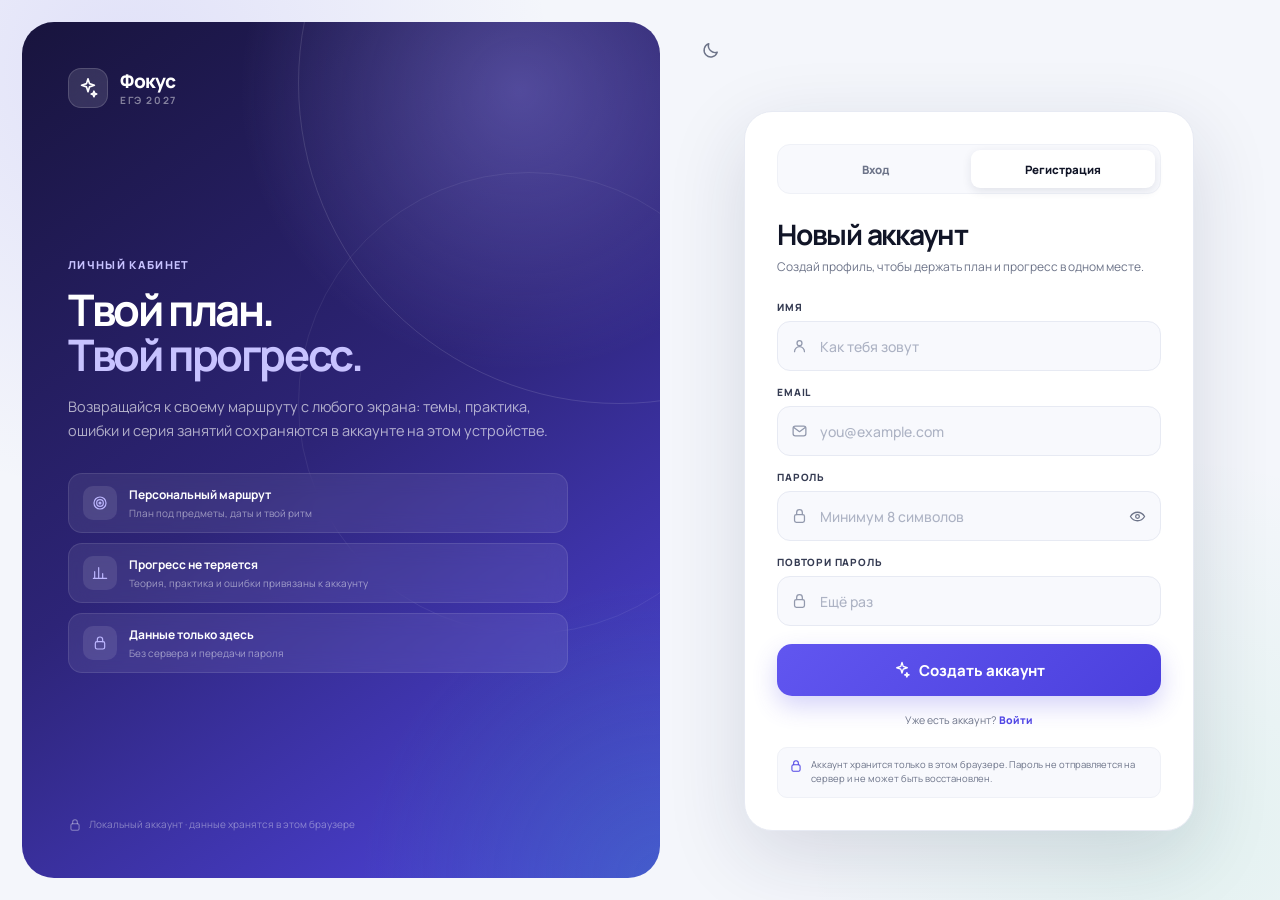
==== index.html @ b9932acc "Add files via upload" ====
<!DOCTYPE html>
<html lang="ru">
<head>
<meta charset="UTF-8">
<meta name="viewport" content="width=device-width, initial-scale=1.0">
<meta name="theme-color" content="#5146e5">
<script>
(function () {
  try {
    var stored = localStorage.getItem('fokus_theme_v1');
    var dark = stored === 'dark' || (stored !== 'light' && window.matchMedia && window.matchMedia('(prefers-color-scheme: dark)').matches);
    document.documentElement.dataset.theme = dark ? 'dark' : 'light';
  } catch (error) {
    document.documentElement.dataset.theme = 'light';
  }
})();
</script>
<title>Фокус — подготовка к ЕГЭ</title>
<link rel="preconnect" href="https://fonts.googleapis.com">
<link rel="preconnect" href="https://fonts.gstatic.com" crossorigin>
<link href="https://fonts.googleapis.com/css2?family=Manrope:wght@400;500;600;700;800&display=swap" rel="stylesheet">
<style>
:root{
  --bg:#f4f6fb;
  --surface:#ffffff;
  --surface-2:#f8f9fd;
  --ink:#111527;
  --ink-2:#353b52;
  --muted:#6d7489;
  --muted-2:#9299ad;
  --line:#e7eaf3;
  --line-2:#eff1f7;
  --brand:#5146e5;
  --brand-dark:#3e34c9;
  --brand-soft:#eeecff;
  --brand-soft-2:#f5f3ff;
  --mint:#12b76a;
  --mint-soft:#e7f8f0;
  --orange:#f79009;
  --orange-soft:#fff4e5;
  --red:#f04438;
  --red-soft:#feeceb;
  --blue:#2e90fa;
  --blue-soft:#eaf4ff;
  --radius-xl:28px;
  --radius-lg:22px;
  --radius-md:16px;
  --radius-sm:12px;
  --shadow:0 12px 40px rgba(31,36,68,.06);
  --shadow-lg:0 24px 80px rgba(31,36,68,.14);
  --font:'Manrope','Segoe UI Variable Display','Segoe UI',system-ui,-apple-system,sans-serif;
}
*{box-sizing:border-box;margin:0;padding:0}
html{scroll-behavior:smooth}
body{
  font-family:var(--font);
  background:var(--bg);
  color:var(--ink);
  min-height:100vh;
  -webkit-font-smoothing:antialiased;
  text-rendering:optimizeLegibility;
}
body.modal-open{overflow:hidden}
button,input,select,textarea{font:inherit;color:inherit}
button{cursor:pointer;border:0;background:none}
a{color:inherit;text-decoration:none}
svg{display:block;flex:none}
::selection{background:#cfcaff;color:#231d73}
::-webkit-scrollbar{width:8px;height:8px}
::-webkit-scrollbar-track{background:transparent}
::-webkit-scrollbar-thumb{background:#d5d9e6;border-radius:20px}
::-webkit-scrollbar-thumb:hover{background:#bcc2d4}
:focus-visible{outline:3px solid rgba(81,70,229,.32);outline-offset:2px}

@keyframes fadeUp{from{opacity:0;transform:translateY(10px)}to{opacity:1;transform:none}}
@keyframes fadeIn{from{opacity:0}to{opacity:1}}
@keyframes popIn{from{opacity:0;transform:translateY(16px) scale(.985)}to{opacity:1;transform:none}}
@keyframes pulseSoft{0%,100%{box-shadow:0 0 0 0 rgba(81,70,229,.2)}50%{box-shadow:0 0 0 8px rgba(81,70,229,0)}}
.fade-up{animation:fadeUp .35s ease both}

.brand{display:flex;align-items:center;gap:12px;font-weight:800;letter-spacing:-.03em}
.brand-mark{
  width:40px;height:40px;border-radius:13px;display:grid;place-items:center;
  background:linear-gradient(145deg,#6d62ff,#453ad0);color:#fff;
  box-shadow:0 8px 20px rgba(81,70,229,.28);flex:none;
}
.brand-mark svg{width:22px;height:22px}
.brand-name{font-size:19px;line-height:1}
.brand-name small{display:block;font-size:10px;letter-spacing:.16em;text-transform:uppercase;color:var(--muted);font-weight:700;margin-top:4px}

.btn{
  display:inline-flex;align-items:center;justify-content:center;gap:8px;
  height:44px;padding:0 18px;border-radius:13px;font-size:14px;font-weight:750;
  transition:transform .15s ease,background .15s ease,border-color .15s ease,box-shadow .15s ease;
  white-space:nowrap;
}
.btn svg{width:18px;height:18px}
.btn:hover{transform:translateY(-1px)}
.btn:active{transform:translateY(0)}
.btn-primary{
  background:linear-gradient(135deg,#6156f0,#4b40dd);color:#fff;
  box-shadow:0 10px 24px rgba(81,70,229,.24);
}
.btn-primary:hover{box-shadow:0 14px 28px rgba(81,70,229,.3)}
.btn-secondary{background:var(--surface);border:1px solid var(--line);color:var(--ink);box-shadow:0 2px 6px rgba(31,36,68,.03)}
.btn-secondary:hover{border-color:#cfd4e3;background:#fcfcff}
.btn-soft{background:var(--brand-soft);color:var(--brand);}
.btn-soft:hover{background:#e5e2ff}
.btn-ghost{color:var(--muted);}
.btn-ghost:hover{background:var(--surface-2);color:var(--ink)}
.btn-danger{background:var(--red-soft);color:var(--red);}
.btn-sm{height:34px;padding:0 12px;border-radius:10px;font-size:12.5px;gap:6px}
.btn-sm svg{width:15px;height:15px}
.btn-lg{height:52px;padding:0 24px;border-radius:15px;font-size:15px}
.btn-block{width:100%}
.btn[disabled]{opacity:.45;pointer-events:none;box-shadow:none}
.icon-btn{
  width:40px;height:40px;border-radius:12px;display:grid;place-items:center;color:var(--muted);
  border:1px solid transparent;transition:.15s;
}
.icon-btn:hover{background:var(--surface-2);color:var(--ink);border-color:var(--line)}
.icon-btn svg{width:19px;height:19px}

.card{
  background:var(--surface);border:1px solid var(--line);border-radius:var(--radius-lg);
  box-shadow:0 2px 12px rgba(31,36,68,.025);
}
.pad{padding:24px}
.eyebrow{
  display:inline-flex;align-items:center;gap:7px;font-size:11px;font-weight:800;
  letter-spacing:.12em;text-transform:uppercase;color:var(--brand);
}
.eyebrow.muted{color:var(--muted)}
h1,h2,h3,h4{letter-spacing:-.03em}
.muted{color:var(--muted)}
.small{font-size:12.5px}
.mono{font-variant-numeric:tabular-nums}

.onboarding{
  min-height:100vh;padding:22px;display:grid;grid-template-columns:minmax(380px,43%) 1fr;
  gap:20px;background:
    radial-gradient(circle at 8% 8%,rgba(81,70,229,.08),transparent 28%),
    radial-gradient(circle at 92% 92%,rgba(18,183,106,.07),transparent 24%),
    #f4f6fb;
}
.ob-aside{
  position:relative;overflow:hidden;border-radius:32px;padding:46px;
  background:linear-gradient(150deg,#18143d 0%,#2d2477 44%,#5146e5 100%);
  color:#fff;display:flex;flex-direction:column;min-height:calc(100vh - 44px);
}
.ob-aside:before,.ob-aside:after{
  content:"";position:absolute;border-radius:50%;border:1px solid rgba(255,255,255,.13);pointer-events:none;
}
.ob-aside:before{width:620px;height:620px;right:-260px;top:-250px}
.ob-aside:after{width:440px;height:440px;right:-90px;top:140px;border-color:rgba(255,255,255,.08)}
.ob-aside .brand{position:relative;z-index:1;margin-bottom:auto}
.ob-aside .brand-name{color:#fff}
.ob-aside .brand-name small{color:rgba(255,255,255,.48)}
.ob-aside .brand-mark{background:rgba(255,255,255,.12);box-shadow:inset 0 0 0 1px rgba(255,255,255,.15);backdrop-filter:blur(8px)}
.ob-aside-inner{position:relative;z-index:1;padding:70px 0 36px}
.ob-aside h1{font-size:clamp(32px,3.1vw,48px);line-height:1.04;letter-spacing:-.05em;max-width:540px}
.ob-aside h1 span{color:#c7c2ff}
.ob-aside p{color:rgba(255,255,255,.66);font-size:15px;line-height:1.65;max-width:480px;margin-top:20px}
.ob-preview{
  margin-top:34px;background:rgba(255,255,255,.08);border:1px solid rgba(255,255,255,.13);
  border-radius:22px;padding:18px;backdrop-filter:blur(12px);max-width:490px;
}
.ob-preview-head{display:flex;justify-content:space-between;align-items:center;font-size:11px;font-weight:800;text-transform:uppercase;letter-spacing:.1em;color:rgba(255,255,255,.5);margin-bottom:13px}
.ob-preview-head span:last-child{color:#a9a2ff}
.ob-mini-session{display:flex;align-items:center;gap:12px;background:rgba(255,255,255,.08);border-radius:14px;padding:12px 13px;margin-top:8px}
.ob-mini-session .mini-ico{width:34px;height:34px;border-radius:10px;display:grid;place-items:center;background:rgba(255,255,255,.12);font-weight:800;font-size:13px;flex:none}
.ob-mini-session b{display:block;font-size:12.5px;font-weight:700}
.ob-mini-session small{display:block;font-size:10.5px;color:rgba(255,255,255,.48);margin-top:2px}
.ob-mini-session .mini-time{margin-left:auto;font-size:10.5px;color:rgba(255,255,255,.6);font-weight:700;white-space:nowrap}
.ob-points{display:flex;flex-wrap:wrap;gap:8px;margin-top:26px;position:relative;z-index:1}
.ob-point{display:flex;align-items:center;gap:7px;font-size:11.5px;font-weight:650;color:rgba(255,255,255,.72);background:rgba(255,255,255,.08);border:1px solid rgba(255,255,255,.09);padding:7px 11px;border-radius:20px}
.ob-point svg{width:13px;height:13px;color:#8ee8bd}

.ob-card{
  background:rgba(255,255,255,.92);border:1px solid rgba(255,255,255,.9);border-radius:32px;
  box-shadow:0 30px 90px rgba(37,41,80,.08);display:flex;flex-direction:column;
  min-height:calc(100vh - 44px);overflow:hidden;backdrop-filter:blur(10px);
}
.ob-head{padding:32px 44px 0;display:flex;align-items:center;justify-content:space-between;gap:20px}
.ob-progress{display:flex;align-items:center;gap:10px;flex:1;max-width:380px}
.ob-progress-track{height:6px;border-radius:20px;background:#eceef6;flex:1;overflow:hidden}
.ob-progress-bar{height:100%;border-radius:20px;background:linear-gradient(90deg,#7a70ff,#5146e5);transition:width .35s ease}
.ob-step-count{font-size:11.5px;font-weight:800;color:var(--muted);white-space:nowrap}
.ob-close{font-size:12px;font-weight:700;color:var(--muted);padding:8px 12px;border-radius:10px}
.ob-close:hover{background:var(--surface-2);color:var(--ink)}
.ob-head-actions{display:flex;align-items:center;gap:4px}
.ob-head-actions .icon-btn{width:34px;height:34px;border-radius:10px}
.ob-body{padding:42px 44px 20px;flex:1;overflow-y:auto;animation:fadeUp .3s ease both}
.ob-body h2{font-size:clamp(26px,2.4vw,36px);line-height:1.08;letter-spacing:-.04em;margin:11px 0 10px}
.ob-sub{color:var(--muted);font-size:14px;line-height:1.6;max-width:620px}
.ob-field{margin-top:28px}
.ob-label{font-size:12px;font-weight:800;text-transform:uppercase;letter-spacing:.08em;color:var(--ink-2);margin-bottom:10px;display:flex;justify-content:space-between;align-items:center;gap:12px}
.ob-label span{text-transform:none;letter-spacing:0;color:var(--muted);font-weight:650;font-size:12px}
.text-input,.select-input{
  width:100%;height:48px;border:1px solid var(--line);border-radius:13px;background:#fff;
  padding:0 15px;font-size:14px;font-weight:600;transition:.15s;
}
.text-input:hover,.select-input:hover{border-color:#cfd4e3}
.text-input:focus,.select-input:focus{outline:none;border-color:#8b83ee;box-shadow:0 0 0 4px rgba(81,70,229,.09)}
.text-input::placeholder{color:#adb3c4;font-weight:500}
.ob-name-row{display:grid;grid-template-columns:1fr 200px;gap:14px;align-items:end}
.choice-grid{display:grid;grid-template-columns:1fr 1fr;gap:12px;margin-top:24px}
.choice-card{
  position:relative;display:flex;align-items:center;gap:14px;text-align:left;
  background:#fff;border:1.5px solid var(--line);border-radius:18px;padding:17px;
  transition:.16s ease;min-height:84px;
}
.choice-card:hover{border-color:#c9c5f5;transform:translateY(-1px);box-shadow:0 10px 24px rgba(37,41,80,.05)}
.choice-card.selected{border-color:var(--brand);background:linear-gradient(135deg,#f7f6ff,#f0eeff);box-shadow:0 0 0 3px rgba(81,70,229,.07)}
.choice-card .check-dot{
  position:absolute;right:12px;top:12px;width:20px;height:20px;border-radius:50%;
  border:1.5px solid #d6dae7;background:#fff;display:grid;place-items:center;transition:.15s;
}
.choice-card .check-dot svg{width:11px;height:11px;color:#fff;opacity:0}
.choice-card.selected .check-dot{border-color:var(--brand);background:var(--brand)}
.choice-card.selected .check-dot svg{opacity:1}
.subject-mark{
  width:48px;height:48px;border-radius:14px;display:grid;place-items:center;flex:none;
  font-size:17px;font-weight:800;letter-spacing:-.04em;
  background:var(--subj-soft,#eef0ff);color:var(--subj-color,#5146e5);
}
.choice-card b{display:block;font-size:13.5px;letter-spacing:-.01em}
.choice-card small{display:block;font-size:11px;color:var(--muted);margin-top:4px;line-height:1.35}
.choice-card .choice-spacer{width:20px}

.goal-list{display:flex;flex-direction:column;gap:12px;margin-top:26px}
.goal-row{
  border:1px solid var(--line);border-radius:18px;padding:16px 18px;background:#fff;
  display:grid;grid-template-columns:minmax(180px,1fr) minmax(170px,1.2fr) auto;gap:20px;align-items:center;
}
.goal-subject{display:flex;align-items:center;gap:12px;min-width:0}
.goal-subject b{font-size:13px;display:block;white-space:nowrap;overflow:hidden;text-overflow:ellipsis}
.goal-subject small{font-size:10.5px;color:var(--muted);display:block;margin-top:3px}
.goal-range{display:flex;align-items:center;gap:12px}
.goal-range input{flex:1;accent-color:var(--brand);height:4px}
.goal-value{width:58px;text-align:center;background:var(--surface-2);border-radius:9px;padding:6px 4px;font-size:12px;font-weight:800}
.level-seg{display:flex;gap:4px;background:var(--surface-2);padding:4px;border-radius:11px}
.level-seg button{font-size:10.5px;font-weight:700;color:var(--muted);padding:7px 9px;border-radius:8px;transition:.15s;white-space:nowrap}
.level-seg button:hover{color:var(--ink)}
.level-seg button.active{background:#fff;color:var(--ink);box-shadow:0 2px 7px rgba(31,36,68,.09)}
.level-hint{font-size:11px;color:var(--muted);display:flex;gap:7px;align-items:flex-start;line-height:1.5;background:var(--surface-2);border-radius:12px;padding:11px 13px;margin-top:14px}
.level-hint svg{width:14px;height:14px;color:var(--brand);margin-top:1px}

.range-wrap{display:flex;align-items:center;gap:14px}
.range-wrap input[type=range]{flex:1;accent-color:var(--brand);height:5px}
.range-bubble{min-width:92px;text-align:center;background:var(--brand-soft);color:var(--brand);border-radius:11px;padding:9px 12px;font-size:12.5px;font-weight:800;white-space:nowrap}
.seg-chips{display:flex;flex-wrap:wrap;gap:7px}
.seg-chip,.day-chip,.time-chip{
  height:36px;padding:0 13px;border-radius:10px;border:1px solid var(--line);background:#fff;
  font-size:11.5px;font-weight:750;color:var(--muted);transition:.15s;
}
.seg-chip:hover,.day-chip:hover,.time-chip:hover{border-color:#c9c5f5;color:var(--ink)}
.seg-chip.active,.day-chip.active,.time-chip.active{background:var(--brand);border-color:var(--brand);color:#fff;box-shadow:0 5px 12px rgba(81,70,229,.2)}
.day-chips{display:flex;gap:6px;flex-wrap:wrap}
.day-chip{width:44px;padding:0;display:grid;place-items:center}
.time-chips{display:flex;gap:7px;flex-wrap:wrap}
.time-chip{font-variant-numeric:tabular-nums}
.form-grid{display:grid;grid-template-columns:1fr 1fr;gap:16px}
.form-grid .full{grid-column:1/-1}
.form-label{display:block;font-size:11px;text-transform:uppercase;letter-spacing:.07em;font-weight:800;color:var(--ink-2);margin-bottom:8px}
.form-hint{font-size:10.5px;color:var(--muted);line-height:1.5;margin-top:6px}
.week-load-preview{display:flex;align-items:center;justify-content:space-between;gap:16px;margin-top:18px;padding:14px 16px;background:var(--surface-2);border:1px solid var(--line-2);border-radius:14px}
.week-load-preview b{font-size:14px}
.week-load-dots{display:flex;gap:4px}
.week-load-dot{width:24px;height:7px;border-radius:8px;background:#e2e5ef}
.week-load-dot.on{background:linear-gradient(90deg,#7a70ff,#5146e5)}
.notice{display:flex;gap:10px;align-items:flex-start;padding:13px 15px;border-radius:13px;font-size:11.5px;line-height:1.55;color:var(--ink-2);background:var(--brand-soft-2);border:1px solid #e7e3ff}
.notice svg{width:15px;height:15px;color:var(--brand);margin-top:1px}
.notice.orange{background:var(--orange-soft);border-color:#ffe5bf}
.notice.orange svg{color:var(--orange)}
.notice.red{background:var(--red-soft);border-color:#ffd6d2}
.notice.red svg{color:var(--red)}
.support-grid{display:grid;grid-template-columns:1fr 1fr;gap:12px;margin-top:24px}
.support-card{border:1.5px solid var(--line);border-radius:17px;padding:16px;background:#fff;display:flex;gap:12px;align-items:flex-start;transition:.15s}
.support-card:hover{border-color:#c9c5f5}
.support-card.selected{border-color:var(--brand);background:var(--brand-soft-2)}
.support-check{width:19px;height:19px;border-radius:6px;border:1.5px solid #d3d8e5;background:#fff;display:grid;place-items:center;flex:none;margin-top:1px}
.support-check svg{width:12px;height:12px;color:#fff;opacity:0}
.support-card.selected .support-check{background:var(--brand);border-color:var(--brand)}
.support-card.selected .support-check svg{opacity:1}
.support-card b{display:block;font-size:12px;line-height:1.3}
.support-card small{display:block;font-size:10.5px;color:var(--muted);line-height:1.45;margin-top:4px}
.summary-card{border:1px solid var(--line);border-radius:20px;padding:22px;margin-top:24px;background:linear-gradient(160deg,#fbfbff,#f5f5ff)}
.summary-top{display:flex;gap:14px;align-items:center;justify-content:space-between;padding-bottom:18px;border-bottom:1px solid #e8e6fa;margin-bottom:18px}
.summary-top b{font-size:18px;letter-spacing:-.03em}
.summary-top small{display:block;color:var(--muted);font-size:11px;margin-top:4px}
.summary-ring{width:76px;height:76px;position:relative;flex:none}
.summary-ring svg{width:76px;height:76px;transform:rotate(-90deg)}
.summary-ring span{position:absolute;inset:0;display:grid;place-items:center;font-size:17px;font-weight:800}
.summary-grid{display:grid;grid-template-columns:1fr 1fr;gap:12px}
.summary-item{background:rgba(255,255,255,.75);border:1px solid #ecebfa;border-radius:12px;padding:12px 13px}
.summary-item small{display:block;font-size:9.5px;text-transform:uppercase;letter-spacing:.07em;font-weight:800;color:var(--muted);margin-bottom:5px}
.summary-item b{font-size:12.5px;line-height:1.4}
.summary-subjects{display:flex;flex-wrap:wrap;gap:6px;margin-top:14px}
.mini-subject{display:inline-flex;align-items:center;gap:6px;background:#fff;border:1px solid #e9e8f7;border-radius:20px;padding:5px 9px;font-size:10px;font-weight:700;color:var(--ink-2)}
.mini-dot{width:7px;height:7px;border-radius:50%;background:var(--dot,#5146e5)}
.ob-footer{
  padding:20px 44px 30px;display:flex;align-items:center;justify-content:space-between;gap:16px;
  border-top:1px solid var(--line-2);background:rgba(255,255,255,.7);
}
.ob-footer-meta{font-size:11px;color:var(--muted);line-height:1.45;max-width:340px}
.ob-footer-actions{display:flex;gap:10px}

.shell{display:grid;grid-template-columns:252px minmax(0,1fr);min-height:100vh}
.sidebar{
  position:sticky;top:0;height:100vh;background:var(--surface);border-right:1px solid var(--line);
  padding:24px 15px 18px;display:flex;flex-direction:column;z-index:20;
}
.sidebar .brand{padding:0 8px 0 10px;margin-bottom:30px}
.sidebar .brand-mark{width:38px;height:38px}
.sidebar .brand-name{font-size:18px}
.nav-label{font-size:9.5px;text-transform:uppercase;letter-spacing:.13em;font-weight:800;color:var(--muted-2);padding:0 13px;margin:0 0 9px}
.nav{display:flex;flex-direction:column;gap:3px}
.nav + .nav-label{margin-top:24px}
.nav-item{
  display:flex;align-items:center;gap:11px;height:42px;padding:0 13px;border-radius:11px;
  font-size:12.5px;font-weight:700;color:var(--muted);transition:.15s;position:relative;
}
.nav-item svg{width:19px;height:19px;stroke-width:1.9}
.nav-item:hover{background:var(--surface-2);color:var(--ink)}
.nav-item.active{background:linear-gradient(135deg,#f0eeff,#eaE7ff);color:var(--brand)}
.nav-item.active:before{content:"";position:absolute;left:-15px;top:9px;bottom:9px;width:3px;border-radius:0 3px 3px 0;background:var(--brand)}
.nav-badge{margin-left:auto;min-width:19px;height:19px;padding:0 5px;border-radius:8px;display:grid;place-items:center;background:var(--red);color:#fff;font-size:9.5px;font-weight:800}
.sidebar-bottom{margin-top:auto;padding-top:18px}
.mini-profile{
  display:flex;align-items:center;gap:10px;padding:11px;border:1px solid var(--line-2);
  border-radius:14px;background:var(--surface-2);
}
.avatar{
  width:37px;height:37px;border-radius:11px;display:grid;place-items:center;flex:none;
  background:linear-gradient(135deg,#dcd8ff,#c7c1ff);color:#352ba8;font-size:13px;font-weight:800;
}
.mini-profile b{display:block;font-size:11.5px;white-space:nowrap;overflow:hidden;text-overflow:ellipsis;max-width:120px}
.mini-profile small{display:block;font-size:9.5px;color:var(--muted);margin-top:3px}
.sidebar-note{font-size:9.5px;color:var(--muted-2);line-height:1.5;padding:14px 8px 0}
.main-wrap{min-width:0;display:flex;flex-direction:column}
.topbar{
  height:74px;padding:0 32px;display:flex;align-items:center;justify-content:space-between;gap:20px;
  border-bottom:1px solid rgba(231,234,243,.8);background:rgba(244,246,251,.75);
  backdrop-filter:blur(14px);position:sticky;top:0;z-index:15;
}
.topbar-left{display:flex;align-items:center;gap:12px;min-width:0}
.topbar h1{font-size:19px;letter-spacing:-.03em;white-space:nowrap}
.topbar-date{font-size:10.5px;color:var(--muted);padding-left:12px;border-left:1px solid var(--line);white-space:nowrap}
.topbar-right{display:flex;align-items:center;gap:8px}
.countdown-pill{
  display:flex;align-items:center;gap:9px;height:40px;padding:0 13px;border-radius:12px;
  background:#fff;border:1px solid var(--line);font-size:11px;font-weight:700;color:var(--ink-2);
}
.countdown-pill .pulse-dot{width:7px;height:7px;border-radius:50%;background:var(--orange);box-shadow:0 0 0 4px var(--orange-soft)}
.countdown-pill b{font-size:12.5px;color:var(--ink)}
.streak-pill{display:flex;align-items:center;gap:6px;height:40px;padding:0 12px;border-radius:12px;background:#fff;border:1px solid var(--line);font-size:11px;font-weight:800;color:var(--ink-2)}
.streak-pill svg{width:16px;height:16px;color:#f79009}
.content{padding:28px 32px 60px;max-width:1540px;width:100%;margin:0 auto;animation:fadeIn .2s ease both}
.page-head{display:flex;align-items:flex-start;justify-content:space-between;gap:22px;margin-bottom:22px}
.page-head h1{font-size:clamp(25px,2.4vw,34px);line-height:1.08;letter-spacing:-.045em}
.page-head p{font-size:12.5px;color:var(--muted);margin-top:7px;line-height:1.5}
.page-actions{display:flex;gap:8px;align-items:center;flex-wrap:wrap}
.section-head{display:flex;align-items:center;justify-content:space-between;gap:14px;margin:28px 0 14px}
.section-head h2{font-size:17px;letter-spacing:-.03em}
.section-head p{font-size:11px;color:var(--muted);margin-top:3px}
.section-link{font-size:11px;font-weight:800;color:var(--brand);display:flex;align-items:center;gap:4px}
.section-link svg{width:14px;height:14px}
.section-link:hover{color:var(--brand-dark)}

.hero{
  position:relative;overflow:hidden;border-radius:var(--radius-xl);padding:30px 34px;color:#fff;
  background:
    radial-gradient(circle at 78% 10%,rgba(160,152,255,.45),transparent 32%),
    radial-gradient(circle at 100% 100%,rgba(18,183,106,.22),transparent 30%),
    linear-gradient(125deg,#1d1845 0%,#332885 48%,#5146e5 100%);
  display:grid;grid-template-columns:1.45fr .8fr;gap:24px;min-height:236px;
  box-shadow:0 22px 50px rgba(49,41,145,.18);
}
.hero:before{content:"";position:absolute;width:430px;height:430px;border:1px solid rgba(255,255,255,.11);border-radius:50%;right:-150px;top:-190px}
.hero:after{content:"";position:absolute;width:300px;height:300px;border:1px solid rgba(255,255,255,.07);border-radius:50%;right:-40px;top:-110px}
.hero-copy{position:relative;z-index:1;display:flex;flex-direction:column;align-items:flex-start}
.hero .eyebrow{color:#bdb7ff}
.hero h1{font-size:clamp(28px,3vw,40px);line-height:1.06;letter-spacing:-.05em;margin:12px 0 10px;max-width:620px}
.hero p{color:rgba(255,255,255,.62);font-size:12.5px;line-height:1.55;max-width:540px}
.hero-actions{display:flex;gap:9px;margin-top:auto;padding-top:20px;flex-wrap:wrap}
.hero .btn-primary{background:#fff;color:#352ba8;box-shadow:0 10px 24px rgba(0,0,0,.13)}
.hero .btn-primary:hover{background:#f5f4ff}
.hero .btn-secondary{background:rgba(255,255,255,.1);border-color:rgba(255,255,255,.16);color:#fff;box-shadow:none;backdrop-filter:blur(8px)}
.hero .btn-secondary:hover{background:rgba(255,255,255,.16)}
.hero-side{position:relative;z-index:1;display:flex;flex-direction:column;justify-content:center;align-items:flex-end;gap:12px}
.hero-focus{
  background:rgba(255,255,255,.1);border:1px solid rgba(255,255,255,.15);border-radius:19px;
  padding:16px;width:100%;max-width:290px;backdrop-filter:blur(12px);
}
.hero-focus-top{display:flex;align-items:center;justify-content:space-between;gap:10px;font-size:9.5px;text-transform:uppercase;letter-spacing:.1em;font-weight:800;color:rgba(255,255,255,.5);margin-bottom:12px}
.hero-focus-top span:last-child{color:#dedaff}
.hero-focus-row{display:flex;align-items:center;gap:11px}
.hero-focus-row .mini-subj{width:38px;height:38px;border-radius:11px;display:grid;place-items:center;background:rgba(255,255,255,.13);font-weight:800;font-size:13px;flex:none}
.hero-focus-row b{display:block;font-size:12.5px;line-height:1.3}
.hero-focus-row small{display:block;font-size:10px;color:rgba(255,255,255,.53);margin-top:3px}
.hero-focus-bottom{display:flex;align-items:center;gap:7px;margin-top:13px;font-size:10px;color:rgba(255,255,255,.66)}
.hero-focus-bottom svg{width:13px;height:13px;color:#9ef0c6}
.hero-ring{position:relative;width:88px;height:88px;flex:none}
.hero-ring svg{width:88px;height:88px;transform:rotate(-90deg)}
.hero-ring-label{position:absolute;inset:0;display:grid;place-items:center;text-align:center}
.hero-ring-label b{font-size:19px;line-height:1;display:block}
.hero-ring-label small{font-size:8px;color:rgba(255,255,255,.55);display:block;margin-top:2px}
.hero-focus .ring-wrap{display:flex;align-items:center;gap:14px;margin-top:2px}

.countdown-grid{display:grid;grid-template-columns:repeat(4,minmax(0,1fr));gap:12px;margin-top:16px}
.countdown-card{
  background:var(--surface);border:1px solid var(--line);border-radius:18px;padding:16px 17px;
  position:relative;overflow:hidden;transition:.16s;
}
.countdown-card:hover{transform:translateY(-2px);box-shadow:var(--shadow)}
.countdown-card:before{content:"";position:absolute;left:0;top:0;bottom:0;width:3px;background:var(--subj-color,var(--brand))}
.countdown-top{display:flex;align-items:center;justify-content:space-between;gap:10px}
.countdown-subject{display:flex;align-items:center;gap:8px;min-width:0}
.countdown-subject .dot{width:8px;height:8px;border-radius:50%;background:var(--subj-color,var(--brand));flex:none}
.countdown-subject b{font-size:11px;white-space:nowrap;overflow:hidden;text-overflow:ellipsis;color:var(--ink-2)}
.countdown-top small{font-size:9px;color:var(--muted);white-space:nowrap}
.countdown-days{display:flex;align-items:baseline;gap:5px;margin-top:12px}
.countdown-days b{font-size:27px;letter-spacing:-.05em;line-height:1;font-variant-numeric:tabular-nums}
.countdown-days span{font-size:10px;color:var(--muted);font-weight:650}
.countdown-date{font-size:9.5px;color:var(--muted);margin-top:5px}
.countdown-bar{height:4px;border-radius:8px;background:#eef0f7;margin-top:12px;overflow:hidden}
.countdown-bar span{display:block;height:100%;border-radius:8px;background:var(--subj-color,var(--brand));transition:width .5s}

.dash-grid{display:grid;grid-template-columns:minmax(0,1.5fr) minmax(300px,.85fr);gap:16px;margin-top:16px}
.today-card .card-head,.advisor-card .card-head{display:flex;align-items:flex-start;justify-content:space-between;gap:14px;margin-bottom:16px}
.card-head h3{font-size:15px;letter-spacing:-.025em}
.card-head p{font-size:10.5px;color:var(--muted);margin-top:4px}
.today-sessions{display:flex;flex-direction:column;gap:8px}
.session-row{
  display:grid;grid-template-columns:44px minmax(0,1fr) auto;gap:12px;align-items:center;
  padding:11px 12px;border:1px solid var(--line-2);border-radius:14px;background:#fbfbfe;
  transition:.15s;
}
.session-row:hover{border-color:#ddd9f7;background:#fff}
.session-row.done{opacity:.55;background:var(--surface-2)}
.session-row.done .session-row-title{text-decoration:line-through}
.session-subj{
  width:40px;height:40px;border-radius:11px;display:grid;place-items:center;flex:none;
  background:var(--subj-soft,#eef0ff);color:var(--subj-color,#5146e5);font-size:12.5px;font-weight:800;
}
.session-row-title{font-size:12px;font-weight:750;line-height:1.3;white-space:nowrap;overflow:hidden;text-overflow:ellipsis}
.session-row-meta{display:flex;align-items:center;gap:7px;font-size:9.5px;color:var(--muted);margin-top:4px;flex-wrap:wrap}
.session-row-meta .dot{width:3px;height:3px;border-radius:50%;background:#c8cdda}
.session-row-time{font-size:9.5px;color:var(--muted);font-weight:700;text-align:right;white-space:nowrap}
.session-row-actions{display:flex;gap:5px;align-items:center}
.session-row-actions .btn{height:29px;padding:0 9px;border-radius:8px;font-size:10px}
.session-row-actions .btn svg{width:13px;height:13px}
.session-row-actions .icon-btn{width:29px;height:29px;border-radius:8px}
.session-row-actions .icon-btn svg{width:15px;height:15px}
.empty-state{padding:28px 16px;text-align:center;border:1px dashed #dfe3ee;border-radius:15px;background:#fcfcff}
.empty-state .empty-ico{width:42px;height:42px;border-radius:13px;display:grid;place-items:center;background:var(--brand-soft);color:var(--brand);margin:0 auto 10px}
.empty-state .empty-ico svg{width:20px;height:20px}
.empty-state b{display:block;font-size:12px}
.empty-state small{display:block;font-size:10.5px;color:var(--muted);margin-top:4px;line-height:1.5}
.empty-state .btn{margin-top:12px}

.advisor-timeline{display:flex;flex-direction:column;gap:0;margin-top:4px}
.advisor-item{display:grid;grid-template-columns:52px 12px 1fr;gap:9px;min-height:42px;position:relative}
.advisor-time{font-size:9.5px;color:var(--muted);font-weight:700;padding-top:2px;text-align:right;font-variant-numeric:tabular-nums}
.advisor-line{display:flex;flex-direction:column;align-items:center}
.advisor-dot{width:7px;height:7px;border-radius:50%;background:var(--dot,#b9bdd0);margin-top:4px;flex:none;z-index:1}
.advisor-line:after{content:"";width:1px;background:#e4e7f0;flex:1;margin-top:4px}
.advisor-item:last-child .advisor-line:after{display:none}
.advisor-content{padding-bottom:12px}
.advisor-content b{font-size:10.5px;display:block}
.advisor-content small{font-size:9.5px;color:var(--muted);display:block;margin-top:2px}
.advisor-content .study-label{color:var(--brand);font-weight:800}
.advisor-foot{border-top:1px solid var(--line-2);padding-top:12px;margin-top:auto;display:flex;align-items:center;justify-content:space-between;gap:10px}
.advisor-foot span{font-size:9.5px;color:var(--muted)}
.timer-inline{display:flex;align-items:center;gap:8px;background:var(--surface-2);border:1px solid var(--line-2);border-radius:10px;padding:5px 7px 5px 10px}
.timer-inline > svg{width:14px;height:14px;color:var(--muted)}
.timer-inline b{font-size:11px;font-variant-numeric:tabular-nums;letter-spacing:.02em}
.timer-inline button{width:25px;height:25px;border-radius:7px;display:grid;place-items:center;background:#fff;border:1px solid var(--line);color:var(--ink-2)}
.timer-inline button svg{width:12px;height:12px}

.progress-split{display:grid;grid-template-columns:minmax(0,1.15fr) minmax(300px,.85fr);gap:16px;margin-top:16px}
.week-bars{display:flex;align-items:flex-end;gap:8px;height:128px;padding-top:10px}
.week-bar{flex:1;display:flex;flex-direction:column;justify-content:flex-end;align-items:center;gap:6px;height:100%}
.week-bar-track{width:100%;max-width:34px;height:100%;background:var(--surface-2);border-radius:9px;display:flex;align-items:flex-end;overflow:hidden}
.week-bar-fill{width:100%;border-radius:9px;background:linear-gradient(180deg,#8e85ff,#5146e5);min-height:3px;transition:height .5s}
.week-bar.today .week-bar-fill{background:linear-gradient(180deg,#34d399,#12b76a)}
.week-bar small{font-size:8.5px;color:var(--muted);font-weight:700}
.week-bar b{font-size:8px;color:var(--muted-2);font-weight:600}
.subject-progress-list{display:flex;flex-direction:column;gap:12px}
.subject-progress-item{display:grid;grid-template-columns:1fr auto;gap:8px}
.subject-progress-item b{font-size:10.5px}
.subject-progress-item span{font-size:9.5px;color:var(--muted);font-weight:700}
.subject-progress-track{height:6px;background:#eef0f7;border-radius:8px;overflow:hidden;grid-column:1/-1}
.subject-progress-track i{display:block;height:100%;border-radius:8px;background:var(--subj-color,var(--brand))}

.stat-grid{display:grid;grid-template-columns:repeat(4,minmax(0,1fr));gap:12px}
.stat-card{background:var(--surface);border:1px solid var(--line);border-radius:17px;padding:16px 17px;display:flex;gap:12px;align-items:center}
.stat-icon{width:39px;height:39px;border-radius:12px;display:grid;place-items:center;flex:none;background:var(--icon-bg,var(--brand-soft));color:var(--icon-color,var(--brand))}
.stat-icon svg{width:18px;height:18px}
.stat-card b{display:block;font-size:20px;letter-spacing:-.04em;line-height:1}
.stat-card small{display:block;font-size:9.5px;color:var(--muted);margin-top:4px;line-height:1.3}
.alert-banner{
  display:flex;align-items:center;gap:13px;padding:13px 16px;border-radius:15px;
  background:linear-gradient(100deg,#fff8ed,#fffdf9);border:1px solid #ffe7c2;margin-bottom:16px;
}
.alert-banner .alert-ico{width:35px;height:35px;border-radius:10px;background:#fff0d5;color:#b54708;display:grid;place-items:center;flex:none}
.alert-banner .alert-ico svg{width:17px;height:17px}
.alert-banner b{display:block;font-size:11.5px}
.alert-banner small{display:block;font-size:10px;color:var(--muted);margin-top:2px}
.alert-banner .btn{margin-left:auto;flex:none}

.plan-toolbar{display:flex;align-items:center;justify-content:space-between;gap:14px;margin-bottom:14px;flex-wrap:wrap}
.week-nav{display:flex;align-items:center;gap:6px}
.week-nav .week-label{min-width:178px;text-align:center;font-size:12.5px;font-weight:800;padding:0 6px}
.plan-toolbar-left{display:flex;align-items:center;gap:8px;flex-wrap:wrap}
.plan-toolbar-right{display:flex;gap:7px;align-items:center;flex-wrap:wrap}
.week-strip{display:grid;grid-template-columns:repeat(7,minmax(0,1fr));gap:7px;margin-bottom:16px}
.day-tile{
  background:var(--surface);border:1px solid var(--line);border-radius:14px;padding:10px 10px 9px;
  text-align:left;position:relative;transition:.15s;min-height:107px;
}
.day-tile:hover{border-color:#cfcbf5;transform:translateY(-1px)}
.day-tile.selected{border-color:var(--brand);box-shadow:0 0 0 3px rgba(81,70,229,.08);background:linear-gradient(180deg,#fff,#f8f7ff)}
.day-tile.today .day-num{color:var(--brand)}
.day-tile.buffer{background:repeating-linear-gradient(135deg,#fbfbfe,#fbfbfe 7px,#f7f8fc 7px,#f7f8fc 14px)}
.day-tile-top{display:flex;align-items:center;justify-content:space-between;gap:5px}
.day-name{font-size:8.5px;text-transform:uppercase;letter-spacing:.09em;font-weight:800;color:var(--muted)}
.day-num{font-size:17px;font-weight:800;letter-spacing:-.04em;line-height:1;margin-top:7px;display:block}
.day-today-label{font-size:7.5px;background:var(--brand-soft);color:var(--brand);border-radius:6px;padding:2px 5px;font-weight:800;text-transform:uppercase;letter-spacing:.05em}
.day-dots{display:flex;gap:3px;flex-wrap:wrap;margin-top:10px}
.day-dot{width:6px;height:6px;border-radius:50%;background:var(--subj-color,var(--brand));opacity:.9}
.day-dot.done{background:var(--mint)}
.day-summary{font-size:8.5px;color:var(--muted);margin-top:9px;line-height:1.3}
.day-progress{height:3px;border-radius:4px;background:#eef0f7;margin-top:7px;overflow:hidden}
.day-progress span{display:block;height:100%;background:var(--brand);border-radius:4px}
.plan-main{display:grid;grid-template-columns:minmax(0,1fr) 290px;gap:16px;align-items:start}
.plan-day-card{padding:22px}
.plan-day-head{display:flex;align-items:flex-start;justify-content:space-between;gap:14px;margin-bottom:16px}
.plan-day-head h2{font-size:18px;letter-spacing:-.03em}
.plan-day-head p{font-size:10.5px;color:var(--muted);margin-top:4px}
.plan-sessions{display:flex;flex-direction:column;gap:9px}
.plan-session{
  display:grid;grid-template-columns:66px minmax(0,1fr) auto;gap:12px;align-items:center;
  border:1px solid var(--line-2);border-radius:15px;padding:13px;background:#fcfcfe;transition:.15s;
}
.plan-session:hover{border-color:#dedaf8;background:#fff;box-shadow:0 5px 18px rgba(37,41,80,.04)}
.plan-session.done{opacity:.57;background:#f7f8fc}
.plan-session.done .plan-session-title{text-decoration:line-through}
.plan-session.missed{border-color:#ffd9d5;background:#fffafa}
.plan-session.mock{background:linear-gradient(100deg,#f5f3ff,#fbfaff);border-color:#e2ddff}
.session-time-box{text-align:center;background:var(--surface-2);border-radius:10px;padding:7px 4px;border:1px solid var(--line-2)}
.session-time-box b{display:block;font-size:11px;font-variant-numeric:tabular-nums;letter-spacing:-.01em}
.session-time-box small{display:block;font-size:8.5px;color:var(--muted);margin-top:2px}
.plan-session-top{display:flex;align-items:center;gap:7px;flex-wrap:wrap}
.plan-session-title{font-size:12.5px;font-weight:750;line-height:1.3;margin-top:3px}
.plan-session-meta{display:flex;align-items:center;gap:6px;font-size:9.5px;color:var(--muted);margin-top:5px;flex-wrap:wrap}
.plan-session-actions{display:flex;align-items:center;gap:5px}
.plan-session-actions .btn{height:31px;font-size:10px;padding:0 10px;border-radius:8px}
.plan-session-actions .btn svg{width:13px;height:13px}
.plan-session-actions .icon-btn{width:31px;height:31px;border-radius:8px}
.plan-session-actions .icon-btn svg{width:15px;height:15px}
.plan-side{display:flex;flex-direction:column;gap:14px}
.plan-side-card{padding:18px}
.plan-side-card h3{font-size:12px;letter-spacing:-.01em;margin-bottom:11px}
.coverage-line{display:flex;align-items:center;justify-content:space-between;font-size:10px;color:var(--muted);margin-bottom:6px}
.coverage-line b{color:var(--ink);font-size:10.5px}
.coverage-track{height:7px;border-radius:7px;background:#eef0f7;overflow:hidden}
.coverage-track span{display:block;height:100%;border-radius:7px;background:linear-gradient(90deg,#8b83ee,#5146e5)}
.coverage-note{font-size:9.5px;color:var(--muted);line-height:1.55;margin-top:10px}
.subject-legend{display:flex;flex-direction:column;gap:8px;margin-top:14px}
.legend-item{display:flex;align-items:center;gap:7px;font-size:9.5px;color:var(--muted)}
.legend-dot{width:7px;height:7px;border-radius:50%;flex:none}
.legend-item b{margin-left:auto;color:var(--ink-2);font-size:9.5px}
.buffer-note{font-size:9.5px;color:var(--muted);line-height:1.5;display:flex;gap:8px;background:var(--surface-2);border-radius:11px;padding:10px}
.buffer-note svg{width:14px;height:14px;color:var(--muted);margin-top:1px}
.week-mini-row{display:flex;align-items:center;gap:7px;padding:6px 0;border-bottom:1px solid var(--line-2);font-size:9.5px;color:var(--muted)}
.week-mini-row:last-child{border-bottom:0}
.week-mini-row b{margin-left:auto;color:var(--ink-2);font-size:9.5px}
.week-mini-day{width:23px;height:23px;border-radius:7px;background:var(--surface-2);display:grid;place-items:center;font-size:8.5px;font-weight:800;color:var(--ink-2)}

.subjects-grid{display:grid;grid-template-columns:repeat(2,minmax(0,1fr));gap:14px}
.subject-card{
  position:relative;overflow:hidden;background:var(--surface);border:1px solid var(--line);
  border-radius:22px;padding:22px;transition:.18s;text-align:left;
}
.subject-card:hover{transform:translateY(-3px);box-shadow:var(--shadow);border-color:#d7d3f6}
.subject-card:before{content:"";position:absolute;left:0;top:0;bottom:0;width:4px;background:var(--subj-color)}
.subject-card-top{display:flex;align-items:flex-start;justify-content:space-between;gap:12px}
.subject-card-title{display:flex;align-items:center;gap:13px;min-width:0}
.subject-card-title .subject-mark{width:52px;height:52px;border-radius:15px;font-size:18px}
.subject-card-title b{display:block;font-size:15px;letter-spacing:-.025em}
.subject-card-title small{display:block;font-size:9.5px;color:var(--muted);margin-top:4px}
.subject-card-count{text-align:right;flex:none}
.subject-card-count b{font-size:21px;letter-spacing:-.04em;line-height:1;display:block;color:var(--subj-color)}
.subject-card-count small{font-size:8.5px;color:var(--muted);display:block;margin-top:4px}
.subject-card-stats{display:flex;gap:18px;margin-top:20px;padding-top:16px;border-top:1px solid var(--line-2)}
.subject-stat b{display:block;font-size:13px;letter-spacing:-.02em}
.subject-stat small{display:block;font-size:8.5px;color:var(--muted);margin-top:3px}
.subject-card-progress{height:6px;border-radius:8px;background:#eef0f7;margin-top:16px;overflow:hidden}
.subject-card-progress span{display:block;height:100%;border-radius:8px;background:var(--subj-color)}
.subject-card-footer{display:flex;align-items:center;justify-content:space-between;margin-top:13px;font-size:9.5px;color:var(--muted)}
.subject-card-footer .arrow{width:26px;height:26px;border-radius:8px;background:var(--subj-soft);color:var(--subj-color);display:grid;place-items:center;transition:.15s}
.subject-card:hover .subject-card-footer .arrow{transform:translateX(2px)}
.subject-card-footer .arrow svg{width:14px;height:14px}

.subject-header{
  position:relative;overflow:hidden;border-radius:24px;padding:25px 27px;border:1px solid var(--line);
  background:linear-gradient(135deg,var(--subj-soft),#fff 65%);margin-bottom:16px;
}
.subject-header:after{content:"";position:absolute;right:-60px;top:-80px;width:240px;height:240px;border-radius:50%;border:1px solid rgba(0,0,0,.04)}
.subject-header-inner{display:flex;align-items:center;justify-content:space-between;gap:20px;position:relative;z-index:1;flex-wrap:wrap}
.subject-header-left{display:flex;align-items:center;gap:16px;min-width:0}
.subject-header-left .subject-mark{width:64px;height:64px;border-radius:18px;font-size:23px;background:#fff;box-shadow:0 8px 20px rgba(37,41,80,.07)}
.subject-header h1{font-size:27px;line-height:1.1;letter-spacing:-.04em}
.subject-header p{font-size:10.5px;color:var(--muted);margin-top:5px}
.subject-header-stats{display:flex;gap:22px;align-items:center;flex-wrap:wrap}
.subject-header-stat b{display:block;font-size:17px;letter-spacing:-.03em}
.subject-header-stat small{display:block;font-size:8.5px;text-transform:uppercase;letter-spacing:.07em;color:var(--muted);margin-top:4px;font-weight:800}
.subject-toolbar{display:flex;align-items:center;justify-content:space-between;gap:13px;margin:18px 0 12px;flex-wrap:wrap}
.part-block{margin-bottom:18px}
.part-head{display:flex;align-items:center;gap:11px;margin-bottom:9px}
.part-number{width:32px;height:32px;border-radius:9px;display:grid;place-items:center;background:var(--surface);border:1px solid var(--line);font-size:12px;font-weight:800;color:var(--brand)}
.part-head b{font-size:13px}
.part-head small{font-size:10px;color:var(--muted);display:block;margin-top:2px}
.part-head .part-tag{margin-left:auto;font-size:8px;text-transform:uppercase;letter-spacing:.07em;font-weight:800;padding:4px 7px;border-radius:6px;background:var(--surface-2);border:1px solid var(--line-2);color:var(--muted)}
.topics-list{border:1px solid var(--line);border-radius:17px;overflow:hidden;background:var(--surface)}
.topic-row{
  display:grid;grid-template-columns:34px minmax(0,1fr) auto auto;gap:12px;align-items:center;
  padding:14px 16px;border-bottom:1px solid var(--line-2);background:var(--surface);transition:.13s;
}
.topic-row:last-child{border-bottom:0}
.topic-row:hover{background:#fbfbfe}
.topic-num{width:29px;height:29px;border-radius:9px;background:var(--surface-2);display:grid;place-items:center;font-size:10px;font-weight:800;color:var(--muted)}
.topic-row.done .topic-num{background:var(--mint-soft);color:var(--mint)}
.topic-title{font-size:12px;font-weight:750;line-height:1.35}
.topic-meta{display:flex;align-items:center;gap:7px;margin-top:4px;flex-wrap:wrap;font-size:9px;color:var(--muted)}
.topic-meta .weight{display:inline-flex;align-items:center;gap:3px;background:var(--orange-soft);color:#b54708;padding:2px 6px;border-radius:5px;font-weight:750}
.topic-meta .status-dot{width:5px;height:5px;border-radius:50%;background:#d8dce8}
.topic-meta .status-dot.done{background:var(--mint)}
.topic-row-actions{display:flex;gap:5px}
.topic-row-actions .btn{height:29px;font-size:9.5px;padding:0 9px;border-radius:8px}
.topic-row-actions .btn svg{width:12px;height:12px}
.topic-score{font-size:9px;font-weight:800;color:var(--muted);background:var(--surface-2);border-radius:6px;padding:3px 6px;text-align:center;min-width:38px}
.topic-score.good{background:var(--mint-soft);color:var(--mint)}
.topic-score.low{background:var(--orange-soft);color:#b54708}

.trainer-head{display:flex;align-items:flex-start;justify-content:space-between;gap:18px;margin-bottom:17px}
.trainer-head h1{font-size:29px;letter-spacing:-.045em}
.trainer-head p{font-size:11.5px;color:var(--muted);margin-top:6px;line-height:1.55;max-width:650px}
.subject-tabs{display:flex;gap:5px;flex-wrap:wrap;background:var(--surface);border:1px solid var(--line);padding:4px;border-radius:12px;margin-bottom:16px;width:fit-content;max-width:100%}
.subject-tab{height:34px;padding:0 13px;border-radius:8px;font-size:10.5px;font-weight:750;color:var(--muted);display:flex;align-items:center;gap:6px;white-space:nowrap}
.subject-tab .dot{width:6px;height:6px;border-radius:50%;background:var(--subj-color,var(--brand))}
.subject-tab.active{background:var(--brand-soft);color:var(--brand)}
.subject-tab:hover{color:var(--ink)}
.practice-toolbar{display:flex;align-items:center;justify-content:space-between;gap:12px;margin:14px 0;flex-wrap:wrap}
.practice-toolbar p{font-size:10.5px;color:var(--muted)}
.practice-topics{display:grid;grid-template-columns:1fr 1fr;gap:10px}
.practice-topic{
  display:flex;align-items:center;gap:12px;padding:14px;border:1px solid var(--line);
  border-radius:14px;background:var(--surface);transition:.15s;text-align:left;
}
.practice-topic:hover{border-color:#d8d4f7;box-shadow:0 6px 18px rgba(37,41,80,.04)}
.practice-topic .subject-mark{width:38px;height:38px;border-radius:11px;font-size:12px}
.practice-topic-info{min-width:0;flex:1}
.practice-topic-info b{display:block;font-size:11px;line-height:1.3;white-space:nowrap;overflow:hidden;text-overflow:ellipsis}
.practice-topic-info small{display:block;font-size:9px;color:var(--muted);margin-top:3px}
.practice-topic .arrow{width:27px;height:27px;border-radius:8px;background:var(--surface-2);display:grid;place-items:center;color:var(--muted);flex:none}
.practice-topic .arrow svg{width:13px;height:13px}
.practice-topic:hover .arrow{background:var(--brand-soft);color:var(--brand)}
.practice-banner{
  display:flex;align-items:center;gap:13px;border-radius:17px;padding:16px 18px;
  background:linear-gradient(100deg,#f3f1ff,#faf9ff);border:1px solid #e5e1ff;margin-bottom:16px;
}
.practice-banner .pb-ico{width:40px;height:40px;border-radius:12px;background:#fff;display:grid;place-items:center;color:var(--brand);flex:none;box-shadow:0 5px 14px rgba(81,70,229,.09)}
.practice-banner .pb-ico svg{width:19px;height:19px}
.practice-banner b{display:block;font-size:12px}
.practice-banner small{display:block;font-size:10px;color:var(--muted);margin-top:3px;line-height:1.5}
.practice-banner .btn{margin-left:auto;flex:none}

.quiz-shell{max-width:860px;margin:0 auto}
.quiz-top{display:flex;align-items:center;justify-content:space-between;gap:14px;margin-bottom:13px}
.quiz-top-left{display:flex;align-items:center;gap:6px}
.quiz-top-left .btn{height:34px;font-size:10px}
.quiz-progress-text{font-size:10.5px;color:var(--muted);font-weight:700}
.quiz-progress{height:6px;background:#e8ebf3;border-radius:8px;overflow:hidden;margin-bottom:15px}
.quiz-progress span{display:block;height:100%;border-radius:8px;background:linear-gradient(90deg,#7c72ff,#5146e5);transition:width .3s}
.quiz-card{background:var(--surface);border:1px solid var(--line);border-radius:24px;padding:30px;box-shadow:var(--shadow)}
.quiz-meta{display:flex;align-items:center;gap:8px;flex-wrap:wrap;margin-bottom:17px}
.quiz-qnum{width:31px;height:31px;border-radius:9px;background:var(--brand);color:#fff;display:grid;place-items:center;font-size:11px;font-weight:800}
.quiz-question{font-size:20px;line-height:1.45;letter-spacing:-.025em;font-weight:700;margin-bottom:20px;white-space:pre-line}
.quiz-options{display:flex;flex-direction:column;gap:8px}
.quiz-option{
  display:flex;align-items:flex-start;gap:12px;padding:13px 14px;border:1.5px solid var(--line);
  border-radius:12px;background:#fff;text-align:left;font-size:12.5px;line-height:1.45;
  transition:.14s;width:100%;
}
.quiz-option:hover{border-color:#c9c5f5;background:#fdfdff}
.option-letter{
  width:24px;height:24px;border-radius:7px;background:var(--surface-2);color:var(--muted);
  display:grid;place-items:center;font-size:10px;font-weight:800;flex:none;transition:.14s;
}
.quiz-option.selected{border-color:var(--brand);background:var(--brand-soft-2)}
.quiz-option.selected .option-letter{background:var(--brand);color:#fff}
.quiz-option.correct{border-color:var(--mint);background:#f2fdf8}
.quiz-option.correct .option-letter{background:var(--mint);color:#fff}
.quiz-option.wrong{border-color:var(--red);background:#fff7f6}
.quiz-option.wrong .option-letter{background:var(--red);color:#fff}
.quiz-option.disabled{pointer-events:none}
.quiz-option.disabled:not(.correct):not(.wrong){opacity:.62}
.quiz-explanation{margin-top:15px;border-radius:14px;padding:14px 16px;background:var(--surface-2);border:1px solid var(--line-2);animation:fadeUp .25s ease both}
.quiz-explanation.good{background:var(--mint-soft);border-color:#c9f0dc}
.quiz-explanation.bad{background:var(--red-soft);border-color:#ffd6d3}
.quiz-explanation-top{display:flex;align-items:center;gap:7px;font-size:10.5px;font-weight:800;margin-bottom:6px}
.quiz-explanation.good .quiz-explanation-top{color:#087443}
.quiz-explanation.bad .quiz-explanation-top{color:#b42318}
.quiz-explanation-top svg{width:15px;height:15px}
.quiz-explanation p{font-size:11px;line-height:1.6;color:var(--ink-2)}
.quiz-explanation .q-source{font-size:8.5px;color:var(--muted-2);margin-top:8px;letter-spacing:.02em}
.quiz-footer{display:flex;align-items:center;justify-content:space-between;gap:12px;margin-top:18px}
.quiz-footer .hint{font-size:9.5px;color:var(--muted);display:flex;align-items:center;gap:5px}
.quiz-footer .hint svg{width:13px;height:13px}
.result-card{max-width:600px;margin:30px auto;text-align:center;padding:38px}
.result-orb{
  width:132px;height:132px;border-radius:50%;display:grid;place-items:center;margin:0 auto 20px;
  background:conic-gradient(var(--mint) var(--score),#edf0f7 0);position:relative;
}
.result-orb:before{content:"";position:absolute;inset:9px;border-radius:50%;background:#fff}
.result-orb-inner{position:relative;z-index:1;text-align:center}
.result-orb-inner b{display:block;font-size:29px;letter-spacing:-.05em;line-height:1}
.result-orb-inner small{display:block;font-size:9px;color:var(--muted);margin-top:3px}
.result-card h2{font-size:24px;letter-spacing:-.04em}
.result-card p{font-size:11.5px;color:var(--muted);line-height:1.6;margin-top:8px}
.result-stats{display:flex;justify-content:center;gap:28px;margin:20px 0 24px}
.result-stat b{display:block;font-size:18px;letter-spacing:-.03em}
.result-stat small{display:block;font-size:9px;color:var(--muted);margin-top:3px}
.result-actions{display:flex;justify-content:center;gap:8px;flex-wrap:wrap}

.mistakes-toolbar{display:flex;align-items:center;justify-content:space-between;gap:12px;margin-bottom:14px;flex-wrap:wrap}
.mistakes-list{display:flex;flex-direction:column;gap:9px}
.mistake-card{background:var(--surface);border:1px solid var(--line);border-radius:15px;padding:16px 17px}
.mistake-top{display:flex;align-items:center;gap:8px;flex-wrap:wrap;margin-bottom:8px}
.mistake-q{font-size:12px;font-weight:700;line-height:1.5;margin-bottom:9px}
.mistake-answers{display:flex;gap:15px;flex-wrap:wrap;font-size:10px;margin-bottom:8px}
.mistake-answers .wrong{color:var(--red);font-weight:750}
.mistake-answers .right{color:var(--mint);font-weight:750}
.mistake-actions{display:flex;gap:6px;flex-wrap:wrap;align-items:center}
.mistake-actions .btn{height:29px;padding:0 9px;font-size:9.5px;border-radius:7px}
.mistake-actions .btn svg{width:12px;height:12px}
.mistake-count{margin-left:auto;font-size:8.5px;color:var(--muted);background:var(--surface-2);padding:4px 7px;border-radius:6px}
details.mistake-details{margin-top:7px}
details.mistake-details summary{font-size:9.5px;color:var(--brand);font-weight:750;cursor:pointer;list-style:none}
details.mistake-details summary::-webkit-details-marker{display:none}
details.mistake-details p{font-size:10.5px;color:var(--ink-2);line-height:1.6;margin-top:7px;background:var(--surface-2);border-radius:10px;padding:10px 12px}

.progress-page-grid{display:grid;grid-template-columns:minmax(0,1.2fr) minmax(320px,.8fr);gap:16px}
.activity-card{padding:22px}
.activity-head{display:flex;align-items:flex-start;justify-content:space-between;gap:14px;margin-bottom:6px}
.activity-head h2{font-size:16px}
.activity-head p{font-size:10px;color:var(--muted);margin-top:4px}
.activity-total{text-align:right}
.activity-total b{font-size:22px;letter-spacing:-.04em;display:block}
.activity-total small{font-size:8.5px;color:var(--muted)}
.activity-bars{display:flex;align-items:flex-end;gap:7px;height:150px;padding-top:20px}
.activity-day{flex:1;display:flex;flex-direction:column;align-items:center;justify-content:flex-end;height:100%;gap:5px}
.activity-bar-wrap{width:100%;max-width:28px;height:100%;background:var(--surface-2);border-radius:8px;display:flex;align-items:flex-end;overflow:hidden}
.activity-bar{width:100%;min-height:2px;background:#c8c3ff;border-radius:8px;transition:height .4s}
.activity-day.high .activity-bar{background:linear-gradient(180deg,#8d84ff,#5146e5)}
.activity-day.today .activity-bar{background:linear-gradient(180deg,#34d399,#12b76a)}
.activity-day small{font-size:8px;color:var(--muted);font-weight:700}
.activity-day .mins{font-size:7px;color:var(--muted-2);height:9px}
.lag-list{display:flex;flex-direction:column;gap:9px}
.lag-item{display:flex;gap:10px;align-items:center;padding:10px;border-radius:11px;background:var(--surface-2);border:1px solid var(--line-2)}
.lag-item .lag-ico{width:30px;height:30px;border-radius:9px;display:grid;place-items:center;background:#fff;color:var(--orange);flex:none;border:1px solid var(--line-2)}
.lag-item .lag-ico svg{width:14px;height:14px}
.lag-item b{display:block;font-size:10.5px;line-height:1.3}
.lag-item small{display:block;font-size:9px;color:var(--muted);margin-top:3px}
.lag-item .btn{margin-left:auto;flex:none;height:27px;font-size:9px;padding:0 8px}
.done-list{display:flex;flex-direction:column;gap:6px}
.done-item{display:flex;align-items:center;gap:9px;font-size:10px;padding:8px 0;border-bottom:1px solid var(--line-2)}
.done-item:last-child{border-bottom:0}
.done-check{width:20px;height:20px;border-radius:6px;background:var(--mint-soft);color:var(--mint);display:grid;place-items:center;flex:none}
.done-check svg{width:12px;height:12px}
.done-item b{font-weight:700;line-height:1.3}
.done-item small{margin-left:auto;color:var(--muted);font-size:8.5px;white-space:nowrap}

.settings-grid{display:grid;grid-template-columns:minmax(0,1fr) minmax(300px,.7fr);gap:16px;align-items:start}
.settings-grid > *{min-width:0}
.settings-section{padding:22px;margin-bottom:14px}
.settings-section h2{font-size:15px;margin-bottom:4px}
.settings-section > p{font-size:10px;color:var(--muted);line-height:1.5;margin-bottom:16px}
.settings-row{display:flex;align-items:center;justify-content:space-between;gap:20px;padding:13px 0;border-bottom:1px solid var(--line-2)}
.settings-row:last-child{border-bottom:0;padding-bottom:0}
.settings-row:first-of-type{padding-top:0}
.settings-row b{display:block;font-size:11.5px}
.settings-row small{display:block;font-size:9.5px;color:var(--muted);margin-top:3px;line-height:1.45;max-width:440px}
.toggle{width:42px;height:24px;border-radius:20px;background:#dde1ec;position:relative;transition:.18s;flex:none;border:0;cursor:pointer}
.toggle:after{content:"";position:absolute;width:18px;height:18px;border-radius:50%;background:#fff;top:3px;left:3px;transition:.18s;box-shadow:0 1px 4px rgba(0,0,0,.15)}
.toggle.on{background:var(--brand)}
.toggle.on:after{left:21px}
.profile-summary{display:flex;flex-direction:column;gap:0}
.profile-line{display:flex;align-items:center;justify-content:space-between;padding:9px 0;border-bottom:1px solid var(--line-2);font-size:10.5px}
.profile-line:last-child{border-bottom:0}
.profile-line span{color:var(--muted)}
.profile-line b{font-weight:750;text-align:right}
.settings-form{display:grid;grid-template-columns:1fr 1fr;gap:12px}
.settings-form .full{grid-column:1/-1}
.settings-actions{display:flex;gap:8px;margin-top:16px;flex-wrap:wrap}
.danger-zone{border-color:#ffdbd7;background:linear-gradient(135deg,#fffafa,#fff)}
.danger-zone h2{color:#b42318}
.mvp-note{font-size:9.5px;color:var(--muted);line-height:1.55;padding:12px 14px;background:var(--surface-2);border:1px solid var(--line-2);border-radius:11px;margin-top:14px}

.modal-backdrop{
  position:fixed;inset:0;background:rgba(17,21,39,.5);backdrop-filter:blur(7px);
  z-index:100;display:grid;place-items:center;padding:22px;animation:fadeIn .18s ease both;
}
.modal{
  width:100%;max-width:900px;max-height:90vh;background:var(--surface);border-radius:26px;
  box-shadow:var(--shadow-lg);overflow:hidden;display:flex;flex-direction:column;animation:popIn .26s ease both;
}
.modal.small{max-width:500px}
.modal-head{padding:23px 26px;display:flex;align-items:flex-start;gap:14px;border-bottom:1px solid var(--line-2)}
.modal-head h2{font-size:20px;letter-spacing:-.035em;line-height:1.2}
.modal-head p{font-size:10.5px;color:var(--muted);margin-top:5px;line-height:1.5}
.modal-head .icon-btn{margin-left:auto}
.modal-body{padding:24px 26px;overflow-y:auto}
.modal-foot{padding:16px 26px;border-top:1px solid var(--line-2);display:flex;align-items:center;justify-content:space-between;gap:12px;background:#fcfcfe}
.modal-foot .foot-note{font-size:9.5px;color:var(--muted);line-height:1.45}
.modal-foot-actions{display:flex;gap:8px}
.theory-modal{max-width:920px}
.theory-header{
  position:relative;overflow:hidden;padding:28px 32px 26px;color:#fff;
  background:linear-gradient(135deg,var(--theory-color,#5146e5),var(--theory-color-2,#7d73ff));
}
.theory-header:before{content:"";position:absolute;width:300px;height:300px;border:1px solid rgba(255,255,255,.14);border-radius:50%;right:-100px;top:-160px}
.theory-header-top{display:flex;align-items:center;gap:9px;margin-bottom:15px;position:relative;z-index:1}
.theory-header-top .tag{background:rgba(255,255,255,.16);border:1px solid rgba(255,255,255,.12);color:#fff}
.theory-header-top .icon-btn{color:#fff;margin-left:auto}
.theory-header-top .icon-btn:hover{background:rgba(255,255,255,.15);border-color:transparent;color:#fff}
.theory-header h2{font-size:28px;line-height:1.1;letter-spacing:-.045em;position:relative;z-index:1;max-width:700px}
.theory-header p{font-size:11.5px;line-height:1.6;color:rgba(255,255,255,.7);margin-top:9px;position:relative;z-index:1;max-width:700px}
.theory-header-meta{display:flex;gap:16px;margin-top:16px;position:relative;z-index:1;flex-wrap:wrap}
.theory-header-meta span{font-size:9px;color:rgba(255,255,255,.65);display:flex;align-items:center;gap:5px}
.theory-header-meta svg{width:12px;height:12px}
.theory-content{padding:27px 32px 32px}
.theory-block{margin-bottom:25px}
.theory-block:last-child{margin-bottom:0}
.theory-block h3{font-size:13px;letter-spacing:-.02em;display:flex;align-items:center;gap:8px;margin-bottom:11px}
.theory-block h3 .block-ico{width:26px;height:26px;border-radius:8px;background:var(--brand-soft);color:var(--brand);display:grid;place-items:center;flex:none}
.theory-block h3 .block-ico svg{width:14px;height:14px}
.theory-block.warn h3 .block-ico{background:var(--orange-soft);color:#b54708}
.theory-block.steps h3 .block-ico{background:var(--mint-soft);color:var(--mint)}
.theory-text{font-size:12px;line-height:1.7;color:var(--ink-2)}
.theory-list{list-style:none;display:flex;flex-direction:column;gap:8px}
.theory-list li{position:relative;padding-left:19px;font-size:11.5px;line-height:1.6;color:var(--ink-2)}
.theory-list li:before{content:"";position:absolute;left:2px;top:8px;width:5px;height:5px;border-radius:50%;background:var(--brand)}
.theory-block.warn .theory-list li:before{background:var(--orange)}
.theory-formulas{display:grid;grid-template-columns:1fr 1fr;gap:7px}
.theory-formula{background:var(--surface-2);border:1px solid var(--line-2);border-radius:10px;padding:10px 12px}
.theory-formula small{display:block;font-size:8.5px;color:var(--muted);margin-bottom:4px;line-height:1.3}
.theory-formula b{display:block;font-size:11.5px;line-height:1.45;font-weight:700;letter-spacing:.01em}
.theory-steps{list-style:none;counter-reset:step;display:flex;flex-direction:column;gap:8px}
.theory-steps li{counter-increment:step;display:flex;gap:10px;font-size:11.5px;line-height:1.55;color:var(--ink-2)}
.theory-steps li:before{content:counter(step);width:21px;height:21px;border-radius:7px;background:var(--mint-soft);color:#087443;font-size:9px;font-weight:800;display:grid;place-items:center;flex:none;margin-top:1px}
.theory-cta{background:linear-gradient(135deg,#f5f3ff,#fbfaff);border:1px solid #e7e3ff;border-radius:16px;padding:18px 20px;display:flex;align-items:center;gap:16px;margin-top:22px}
.theory-cta .tc-text{flex:1}
.theory-cta b{display:block;font-size:12px}
.theory-cta small{display:block;font-size:10px;color:var(--muted);margin-top:3px;line-height:1.5}
.confirm-icon{width:54px;height:54px;border-radius:16px;display:grid;place-items:center;background:var(--orange-soft);color:#b54708;margin-bottom:14px}
.confirm-icon svg{width:26px;height:26px}
.confirm-icon.red{background:var(--red-soft);color:var(--red)}
.modal .confirm-list{display:flex;flex-direction:column;gap:8px;margin-top:14px}
.confirm-option{border:1px solid var(--line);border-radius:13px;padding:13px;font-size:11px;line-height:1.5;background:#fff;text-align:left;display:flex;gap:11px;align-items:flex-start}
.confirm-option:hover{border-color:#cbc7f7;background:#fdfdff}
.confirm-option b{display:block;font-size:11px;margin-bottom:2px}
.confirm-option small{display:block;font-size:9.5px;color:var(--muted);line-height:1.45}
.confirm-option .radio{width:17px;height:17px;border-radius:50%;border:1.5px solid #d4d9e6;flex:none;margin-top:1px}
.confirm-option.active{border-color:var(--brand);background:var(--brand-soft-2)}
.confirm-option.active .radio{border:5px solid var(--brand)}

.toast-root{position:fixed;right:22px;bottom:22px;display:flex;flex-direction:column;gap:8px;z-index:300;pointer-events:none}
.toast{
  min-width:260px;max-width:370px;background:#151a2d;color:#fff;border-radius:13px;padding:12px 14px;
  display:flex;gap:10px;align-items:flex-start;box-shadow:0 16px 40px rgba(17,21,39,.25);
  animation:popIn .28s ease both;pointer-events:auto;font-size:11px;line-height:1.45;
}
.toast .toast-ico{width:22px;height:22px;border-radius:7px;background:rgba(255,255,255,.1);display:grid;place-items:center;flex:none;color:#a7f3d0}
.toast .toast-ico svg{width:13px;height:13px}
.toast.warn .toast-ico{color:#fec84b;background:rgba(254,200,75,.13)}
.toast.error .toast-ico{color:#fda29b;background:rgba(240,68,56,.16)}
.toast b{display:block;font-size:10.5px;margin-bottom:2px}
.toast small{display:block;font-size:9.5px;color:rgba(255,255,255,.6);line-height:1.4}
.toast-close{margin-left:auto;color:rgba(255,255,255,.45);padding:2px}
.toast-close:hover{color:#fff}
.toast-close svg{width:12px;height:12px}

.badge{display:inline-flex;align-items:center;gap:4px;font-size:8.5px;font-weight:800;padding:4px 7px;border-radius:6px;text-transform:uppercase;letter-spacing:.05em;white-space:nowrap}
.badge svg{width:10px;height:10px;stroke-width:2.1}
.badge.brand{background:var(--brand-soft);color:var(--brand)}
.badge.mint{background:var(--mint-soft);color:#087443}
.badge.orange{background:var(--orange-soft);color:#b54708}
.badge.red{background:var(--red-soft);color:#b42318}
.badge.gray{background:var(--surface-2);color:var(--muted)}
.badge.outline{background:transparent;border:1px solid var(--line);color:var(--muted)}
.tag{display:inline-flex;align-items:center;font-size:8.5px;font-weight:750;padding:4px 7px;border-radius:6px;background:var(--surface-2);color:var(--muted);white-space:nowrap}
.tag.brand{background:var(--brand-soft);color:var(--brand)}
.tag.subject-tag{background:var(--subj-soft,#eef0ff);color:var(--subj-color,var(--brand))}
.tooltip{position:relative}
.tooltip:after{content:attr(data-tip);position:absolute;bottom:calc(100% + 6px);left:50%;transform:translateX(-50%);background:#151a2d;color:#fff;font-size:8.5px;padding:5px 7px;border-radius:6px;white-space:nowrap;opacity:0;pointer-events:none;transition:.12s;z-index:20}
.tooltip:hover:after{opacity:1}

@media(max-width:1250px){
  .countdown-grid{grid-template-columns:repeat(2,minmax(0,1fr))}
  .dash-grid,.progress-split{grid-template-columns:1fr}
  .plan-main{grid-template-columns:minmax(0,1fr) 250px}
  .hero{grid-template-columns:1.35fr .75fr}
}
.auth-page{
  min-height:100vh;padding:22px;display:grid;grid-template-columns:minmax(420px,1.05fr) minmax(430px,.95fr);gap:20px;
  position:relative;overflow:hidden;
  background:
    radial-gradient(circle at 10% 8%,rgba(81,70,229,.12),transparent 30%),
    radial-gradient(circle at 92% 92%,rgba(18,183,106,.08),transparent 26%),
    var(--bg);
}
.auth-aside{
  position:relative;overflow:hidden;border-radius:32px;padding:46px;color:#fff;
  background:
    radial-gradient(circle at 78% 8%,rgba(160,152,255,.36),transparent 30%),
    radial-gradient(circle at 100% 100%,rgba(18,183,106,.2),transparent 28%),
    linear-gradient(145deg,#18143d 0%,#2d2477 48%,#5146e5 100%);
  display:flex;flex-direction:column;min-height:calc(100vh - 44px);
}
.auth-aside:before,.auth-aside:after{content:"";position:absolute;border-radius:50%;border:1px solid rgba(255,255,255,.12);pointer-events:none}
.auth-aside:before{width:640px;height:640px;right:-280px;top:-260px}
.auth-aside:after{width:460px;height:460px;right:-100px;top:150px;border-color:rgba(255,255,255,.07)}
.auth-aside .brand{position:relative;z-index:1}
.auth-aside .brand-name{color:#fff}
.auth-aside .brand-name small{color:rgba(255,255,255,.46)}
.auth-aside .brand-mark{background:rgba(255,255,255,.12);box-shadow:inset 0 0 0 1px rgba(255,255,255,.15);backdrop-filter:blur(8px)}
.auth-aside-inner{position:relative;z-index:1;margin:auto 0;padding:50px 0}
.auth-aside .eyebrow{color:#c7c2ff}
.auth-aside h1{font-size:clamp(34px,3.4vw,54px);line-height:1.02;letter-spacing:-.055em;max-width:580px;margin:14px 0 18px}
.auth-aside h1 span{color:#c7c2ff}
.auth-aside > *{position:relative;z-index:1}
.auth-aside p{color:rgba(255,255,255,.64);font-size:14.5px;line-height:1.65;max-width:500px}
.auth-bullets{display:flex;flex-direction:column;gap:10px;margin-top:30px;max-width:500px}
.auth-bullet{display:flex;align-items:center;gap:12px;padding:12px 14px;border-radius:14px;background:rgba(255,255,255,.075);border:1px solid rgba(255,255,255,.1);backdrop-filter:blur(10px)}
.auth-bullet-ico{width:34px;height:34px;border-radius:10px;display:grid;place-items:center;background:rgba(255,255,255,.1);color:#bdb7ff;flex:none}
.auth-bullet-ico svg{width:16px;height:16px}
.auth-bullet b{display:block;font-size:12px}
.auth-bullet small{display:block;font-size:10px;color:rgba(255,255,255,.5);margin-top:3px;line-height:1.4}
.auth-aside-foot{font-size:10px;color:rgba(255,255,255,.4);line-height:1.5;display:flex;align-items:center;gap:7px}
.auth-aside-foot svg{width:14px;height:14px}
.auth-main{min-height:calc(100vh - 44px);display:flex;flex-direction:column;padding:4px 10px 10px}
.auth-top{display:flex;align-items:center;justify-content:space-between;gap:14px;min-height:48px}
.auth-mobile-brand{display:none}
.auth-card{
  width:100%;max-width:450px;margin:auto;padding:32px;border-radius:28px;
  background:var(--surface);border:1px solid var(--line);box-shadow:var(--shadow-lg);
}
.auth-tabs{display:grid;grid-template-columns:1fr 1fr;gap:4px;padding:5px;border-radius:13px;background:var(--surface-2);border:1px solid var(--line-2);margin-bottom:25px}
.auth-tab{height:38px;border-radius:9px;font-size:11.5px;font-weight:800;color:var(--muted);transition:.15s}
.auth-tab:hover{color:var(--ink)}
.auth-tab.active{background:var(--surface);color:var(--ink);box-shadow:0 3px 10px rgba(31,36,68,.1)}
.auth-card h2{font-size:clamp(24px,2.2vw,32px);line-height:1.08;letter-spacing:-.045em}
.auth-sub{font-size:12px;color:var(--muted);line-height:1.55;margin-top:8px}
.auth-form{display:flex;flex-direction:column;gap:14px;margin-top:24px}
.auth-field label{display:block;font-size:10px;font-weight:800;text-transform:uppercase;letter-spacing:.08em;color:var(--ink-2);margin-bottom:7px}
.auth-input-wrap{position:relative}
.auth-input-wrap .text-input{height:50px;padding-left:42px;padding-right:44px;background:var(--surface-2)}
.auth-field-ico{position:absolute;left:14px;top:50%;transform:translateY(-50%);width:17px;height:17px;color:var(--muted-2);pointer-events:none}
.auth-eye{position:absolute;right:5px;top:50%;transform:translateY(-50%);width:38px;height:38px;border-radius:9px;display:grid;place-items:center;color:var(--muted)}
.auth-eye:hover{background:var(--surface);color:var(--ink)}
.auth-eye svg{width:17px;height:17px}
.auth-error{display:flex;gap:9px;align-items:flex-start;padding:11px 12px;border-radius:11px;background:var(--red-soft);border:1px solid rgba(240,68,56,.2);color:var(--red);font-size:10.5px;line-height:1.45}
.auth-error svg{width:15px;height:15px;margin-top:1px;flex:none}
.auth-submit{margin-top:4px}
.auth-switch{font-size:10.5px;color:var(--muted);text-align:center;margin-top:17px;line-height:1.5}
.auth-switch button{color:var(--brand);font-weight:800}
.auth-switch button:hover{color:var(--brand-dark)}
.auth-local-note{display:flex;gap:8px;align-items:flex-start;padding:10px 11px;border-radius:10px;background:var(--surface-2);border:1px solid var(--line-2);color:var(--muted);font-size:9.5px;line-height:1.5;margin-top:18px}
.auth-local-note svg{width:14px;height:14px;flex:none;margin-top:1px;color:var(--brand)}
.auth-legacy{display:flex;gap:8px;align-items:flex-start;padding:10px 11px;border-radius:10px;background:var(--mint-soft);border:1px solid rgba(18,183,106,.18);color:var(--ink-2);font-size:9.5px;line-height:1.5;margin-bottom:15px}
.auth-legacy svg{width:14px;height:14px;flex:none;margin-top:1px;color:var(--mint)}
.account-card-head{display:flex;align-items:center;gap:13px;padding-bottom:16px;border-bottom:1px solid var(--line-2);margin-bottom:10px}
.account-card-head .avatar{width:48px;height:48px;border-radius:14px;font-size:16px}
.account-identity{min-width:0}
.account-identity b{display:block;font-size:15px;letter-spacing:-.02em}
.account-identity small{display:block;font-size:10px;color:var(--muted);margin-top:3px;overflow:hidden;text-overflow:ellipsis;white-space:nowrap}
.account-card-head .badge{margin-left:auto}
.theme-options{display:grid;grid-template-columns:1fr 1fr;gap:8px;margin-top:12px}
.theme-option{display:flex;align-items:center;gap:10px;padding:12px;border:1.5px solid var(--line);border-radius:12px;background:var(--surface);text-align:left;transition:.15s}
.theme-option:hover{border-color:#c9c5f5}
.theme-option.active{border-color:var(--brand);background:var(--brand-soft-2);box-shadow:0 0 0 3px rgba(81,70,229,.07)}
.theme-option-ico{width:32px;height:32px;border-radius:9px;display:grid;place-items:center;background:var(--surface-2);color:var(--muted);flex:none}
.theme-option.active .theme-option-ico{background:var(--brand);color:#fff}
.theme-option-ico svg{width:15px;height:15px}
.theme-option b{display:block;font-size:10.5px}
.theme-option small{display:block;font-size:8.5px;color:var(--muted);margin-top:2px}

:root[data-theme="dark"]{
  color-scheme:dark;
  --bg:#090c15;
  --surface:#111624;
  --surface-2:#171e2e;
  --ink:#f1f4ff;
  --ink-2:#c5cbe0;
  --muted:#8b94ac;
  --muted-2:#69738c;
  --line:#242c40;
  --line-2:#1c2334;
  --brand:#8d83ff;
  --brand-dark:#b2aaff;
  --brand-soft:#272154;
  --brand-soft-2:#1c1938;
  --mint:#3ddba4;
  --mint-soft:#12362a;
  --orange:#fdb022;
  --orange-soft:#3b2a12;
  --red:#ff7b72;
  --red-soft:#3a1c20;
  --blue:#63b3ff;
  --blue-soft:#122c48;
  --shadow:0 14px 44px rgba(0,0,0,.3);
  --shadow-lg:0 30px 90px rgba(0,0,0,.55);
}
[data-theme="dark"] body{background:var(--bg)}
[data-theme="dark"] ::selection{background:#3d3480;color:#fff}
[data-theme="dark"] ::-webkit-scrollbar-thumb{background:#2c354b}
[data-theme="dark"] ::-webkit-scrollbar-thumb:hover{background:#3a4560}
[data-theme="dark"] .topbar{background:rgba(9,12,21,.78);border-bottom-color:rgba(36,44,64,.9)}
[data-theme="dark"] .countdown-pill,
[data-theme="dark"] .streak-pill,
[data-theme="dark"] .btn-secondary,
[data-theme="dark"] .text-input,
[data-theme="dark"] .select-input,
[data-theme="dark"] .seg-chip,
[data-theme="dark"] .day-chip,
[data-theme="dark"] .time-chip,
[data-theme="dark"] .choice-card,
[data-theme="dark"] .goal-row,
[data-theme="dark"] .support-card,
[data-theme="dark"] .support-check,
[data-theme="dark"] .level-seg button.active{background:var(--surface);border-color:var(--line);color:var(--ink)}
[data-theme="dark"] .btn-secondary:hover,
[data-theme="dark"] .text-input:hover,
[data-theme="dark"] .select-input:hover,
[data-theme="dark"] .seg-chip:hover,
[data-theme="dark"] .day-chip:hover,
[data-theme="dark"] .time-chip:hover,
[data-theme="dark"] .choice-card:hover,
[data-theme="dark"] .support-card:hover,
[data-theme="dark"] .theme-option:hover{border-color:#454f70;background:var(--surface-2)}
[data-theme="dark"] .icon-btn:hover{background:var(--surface-2);border-color:var(--line)}
[data-theme="dark"] .nav-item.active{background:linear-gradient(135deg,#252050,#1f1b40);color:var(--brand)}
[data-theme="dark"] .avatar{background:linear-gradient(135deg,#3a3280,#2a245c);color:#d9d5ff}
[data-theme="dark"] .choice-card.selected{background:linear-gradient(135deg,#252052,#1b1938);border-color:var(--brand)}
[data-theme="dark"] .level-seg button.active{box-shadow:0 2px 8px rgba(0,0,0,.24)}
[data-theme="dark"] .ob-card{background:rgba(17,22,36,.96);border-color:var(--line);box-shadow:0 30px 90px rgba(0,0,0,.35)}
[data-theme="dark"] .ob-progress-track,
[data-theme="dark"] .countdown-bar,
[data-theme="dark"] .subject-progress-track,
[data-theme="dark"] .day-progress,
[data-theme="dark"] .coverage-track,
[data-theme="dark"] .subject-card-progress,
[data-theme="dark"] .quiz-progress,
[data-theme="dark"] .result-orb,
[data-theme="dark"] .activity-bar-wrap{background:#222a3e}
[data-theme="dark"] .ob-footer{background:rgba(17,22,36,.8)}
[data-theme="dark"] .onboarding{background:radial-gradient(circle at 8% 8%,rgba(81,70,229,.13),transparent 30%),radial-gradient(circle at 92% 92%,rgba(18,183,106,.08),transparent 26%),var(--bg)}
[data-theme="dark"] .summary-card{background:linear-gradient(160deg,#171c2c,#121827);border-color:var(--line)}
[data-theme="dark"] .summary-top{border-bottom-color:var(--line)}
[data-theme="dark"] .summary-item{background:rgba(23,30,46,.8);border-color:var(--line)}
[data-theme="dark"] .mini-subject{background:var(--surface);border-color:var(--line);color:var(--ink-2)}
[data-theme="dark"] .notice{border-color:#302a63}
[data-theme="dark"] .notice.orange{border-color:#5a431f}
[data-theme="dark"] .notice.red{border-color:#54272a}
[data-theme="dark"] .alert-banner{background:linear-gradient(100deg,#2b2113,#211b12);border-color:#56411c}
[data-theme="dark"] .alert-banner .alert-ico{background:#3b2b10;color:var(--orange)}
[data-theme="dark"] .session-row{background:var(--surface-2)}
[data-theme="dark"] .session-row:hover{background:var(--surface);border-color:#3a4564}
[data-theme="dark"] .day-tile.selected{background:linear-gradient(180deg,var(--surface),#181f33);border-color:var(--brand)}
[data-theme="dark"] .day-tile.buffer{background:repeating-linear-gradient(135deg,#101522,#101522 7px,#0d111d 7px,#0d111d 14px)}
[data-theme="dark"] .plan-session{background:var(--surface-2);border-color:var(--line-2)}
[data-theme="dark"] .plan-session:hover{background:var(--surface);border-color:#3a4564;box-shadow:0 5px 18px rgba(0,0,0,.18)}
[data-theme="dark"] .plan-session.done{background:#151b29}
[data-theme="dark"] .plan-session.missed{background:#211317;border-color:#54272a}
[data-theme="dark"] .plan-session.mock{background:linear-gradient(100deg,#211d40,#171a2a);border-color:#332c68}
[data-theme="dark"] .subject-header{background:linear-gradient(135deg,var(--surface-2),var(--surface) 70%)}
[data-theme="dark"] .subject-header-left .subject-mark{background:var(--surface-2);box-shadow:none}
[data-theme="dark"] .subject-card:hover{border-color:#3b4470}
[data-theme="dark"] .topic-row:hover{background:var(--surface-2)}
[data-theme="dark"] .topic-meta .weight{color:var(--orange)}
[data-theme="dark"] .practice-banner{background:linear-gradient(100deg,#1c1838,#141827);border-color:#2f295e}
[data-theme="dark"] .practice-banner .pb-ico{background:var(--surface-2);box-shadow:none}
[data-theme="dark"] .quiz-option{background:var(--surface);border-color:var(--line)}
[data-theme="dark"] .quiz-option:hover{background:var(--surface-2);border-color:#454f70}
[data-theme="dark"] .quiz-option.correct{background:#12352a;border-color:var(--mint)}
[data-theme="dark"] .quiz-option.wrong{background:#351b1e;border-color:var(--red)}
[data-theme="dark"] .quiz-explanation.good{border-color:#1c5b45}
[data-theme="dark"] .quiz-explanation.bad{border-color:#5b292c}
[data-theme="dark"] .quiz-explanation.good .quiz-explanation-top{color:var(--mint)}
[data-theme="dark"] .quiz-explanation.bad .quiz-explanation-top{color:var(--red)}
[data-theme="dark"] .result-orb:before{background:var(--surface)}
[data-theme="dark"] .lag-item .lag-ico{background:var(--surface)}
[data-theme="dark"] .danger-zone{border-color:#54272a;background:linear-gradient(135deg,#211316,#141827)}
[data-theme="dark"] .danger-zone h2{color:var(--red)}
[data-theme="dark"] .modal-foot{background:var(--surface-2)}
[data-theme="dark"] .confirm-option{background:var(--surface-2)}
[data-theme="dark"] .confirm-option:hover{background:var(--surface);border-color:#454f70}
[data-theme="dark"] .theory-cta{background:linear-gradient(135deg,#1c1938,#151827);border-color:#302a63}
[data-theme="dark"] .badge.mint{color:var(--mint)}
[data-theme="dark"] .badge.orange{color:var(--orange)}
[data-theme="dark"] .badge.red{color:var(--red)}
[data-theme="dark"] .theory-steps li:before{color:var(--mint)}
[data-theme="dark"] .toggle{background:#313a52}
[data-theme="dark"] .toggle:after{background:#e8ecf7}
[data-theme="dark"] .toast{background:#1b2234;border:1px solid var(--line);box-shadow:0 18px 44px rgba(0,0,0,.45)}
[data-theme="dark"] .auth-tab.active{box-shadow:0 3px 10px rgba(0,0,0,.26)}
[data-theme="dark"] .auth-card{box-shadow:0 30px 90px rgba(0,0,0,.42)}
[data-theme="dark"] .auth-error{border-color:rgba(255,123,114,.24)}
[data-theme="dark"] .subject-mark,
[data-theme="dark"] .session-subj{
  background:var(--surface-2);
  background:color-mix(in srgb,var(--subj-color,#8d83ff) 24%,var(--surface-2));
  color:var(--subj-color,#8d83ff);
  color:color-mix(in srgb,var(--subj-color,#8d83ff) 58%,#fff);
}
[data-theme="dark"] .subject-card-footer .arrow{
  background:var(--surface-2);
  background:color-mix(in srgb,var(--subj-color,#8d83ff) 20%,var(--surface-2));
  color:color-mix(in srgb,var(--subj-color,#8d83ff) 58%,#fff);
}
[data-theme="dark"] .tag.subject-tag{
  background:var(--surface-2);
  background:color-mix(in srgb,var(--subj-color,#8d83ff) 22%,var(--surface-2));
  color:var(--subj-color,#8d83ff);
  color:color-mix(in srgb,var(--subj-color,#8d83ff) 58%,#fff);
}
[data-theme="dark"] .stat-icon{
  background:var(--surface-2);
  background:color-mix(in srgb,var(--icon-color,var(--brand)) 20%,var(--surface-2));
  color:color-mix(in srgb,var(--icon-color,var(--brand)) 58%,#fff);
}
[data-theme="dark"] .choice-card .check-dot{background:var(--surface-2);border-color:var(--line)}
[data-theme="dark"] .theory-block.warn h3 .block-ico,
[data-theme="dark"] .confirm-icon{color:var(--orange)}
[data-theme="dark"] .theory-steps li:before{color:var(--mint)}
[data-theme="dark"] .empty-state{background:var(--surface-2);border-color:var(--line)}
[data-theme="dark"] .hero .btn-primary{
  background:linear-gradient(135deg,#a49cff,#7d72ff);
  color:#0c1020;
  border:1px solid rgba(255,255,255,.16);
  box-shadow:0 10px 24px rgba(0,0,0,.2);
}
[data-theme="dark"] .hero .btn-primary:hover{background:linear-gradient(135deg,#b4adff,#9188ff)}
[data-theme="dark"] .timer-inline button{background:var(--surface-2)}
[data-theme="dark"] .topic-score.low{color:var(--orange)}

@media(max-width:1080px){
  .auth-page{grid-template-columns:minmax(360px,.9fr) minmax(410px,1.1fr);padding:16px;gap:16px}
  .auth-aside{padding:34px}
  .auth-aside,.auth-main{min-height:calc(100vh - 32px)}
  .shell{grid-template-columns:220px minmax(0,1fr)}
  .content{padding:22px 22px 50px}
  .topbar{padding:0 22px}
  .week-strip{grid-template-columns:repeat(7,minmax(90px,1fr));overflow-x:auto;padding-bottom:4px}
  .day-tile{min-width:90px}
  .plan-main{grid-template-columns:1fr}
  .plan-side{display:grid;grid-template-columns:1fr 1fr;align-items:start}
  .onboarding{grid-template-columns:minmax(340px,39%) 1fr;padding:16px;gap:16px}
  .ob-aside{padding:34px}
  .ob-card,.ob-aside{min-height:calc(100vh - 32px)}
  .ob-head,.ob-body,.ob-footer{padding-left:32px;padding-right:32px}
}
@media(max-width:950px){
  .auth-page{grid-template-columns:1fr}
  .auth-aside{display:none}
  .auth-main{max-width:560px;width:100%;margin:0 auto}
  .auth-mobile-brand{display:flex}
  .onboarding{grid-template-columns:1fr}
  .ob-aside{display:none}
  .ob-card{min-height:calc(100vh - 32px)}
  .shell{grid-template-columns:1fr;grid-template-rows:auto minmax(0,1fr)}
  .sidebar{position:static;height:auto;align-self:start;flex-direction:row;align-items:center;gap:2px;padding:10px 12px;border-right:0;border-bottom:1px solid var(--line);overflow-x:auto}
  .sidebar .brand{display:none}
  .nav{flex-direction:row;gap:1px}
  .nav-label,.sidebar-bottom,.sidebar-note,.nav-item.active:before{display:none}
  .nav-item{gap:4px;white-space:nowrap;height:38px;padding:0 4px;font-size:10px}
  .nav-item svg{width:16px;height:16px}
  .main-wrap{min-width:0}
  .topbar{top:0;height:64px;padding:0 18px}
  .topbar-date{display:none}
  .content{padding:18px 18px 46px}
  .hero{grid-template-columns:1fr;min-height:auto}
  .hero-side{align-items:stretch;margin-top:6px}
  .hero-focus{max-width:none}
  .subject-header-stats{gap:16px}
  .settings-grid,.progress-page-grid{grid-template-columns:1fr}
  .plan-side{grid-template-columns:1fr}
}
@media(max-width:720px){
  .sidebar{
    position:fixed;left:0;right:0;bottom:0;top:auto;height:auto;z-index:60;
    display:grid;grid-template-columns:repeat(5,minmax(0,1fr));align-items:stretch;gap:2px;
    overflow:visible;padding:6px 8px calc(6px + env(safe-area-inset-bottom));
    border:0;border-top:1px solid var(--line);background:var(--surface);
    box-shadow:0 -12px 32px rgba(17,24,39,.08);
  }
  .sidebar .brand{display:none}
  .sidebar .nav{display:contents}
  .sidebar .nav-item{
    min-width:0;height:46px;padding:3px 1px;border-radius:10px;
    flex-direction:column;justify-content:center;gap:3px;
    font-size:8px;line-height:1.1;text-align:center;
  }
  .sidebar .nav-item svg{width:18px;height:18px}
  .sidebar .nav-badge{
    position:absolute;top:2px;left:calc(50% + 5px);margin:0;
    min-width:14px;height:14px;padding:0 3px;border-radius:7px;font-size:7.5px;
  }
  [data-theme="dark"] .sidebar{box-shadow:0 -12px 32px rgba(0,0,0,.3)}
  .main-wrap{padding-bottom:calc(118px + env(safe-area-inset-bottom))}
  .quiz-top{flex-wrap:wrap;align-items:flex-start;gap:8px}
  .quiz-top-left{flex:1 1 280px;min-width:0;flex-wrap:wrap;row-gap:6px}
  .quiz-top-left .tag{white-space:normal;line-height:1.35}
  .quiz-progress-text{margin-left:auto;padding-top:8px}
  .auth-page{padding:0;background:var(--bg)}
  .auth-main{padding:16px 16px 24px;min-height:100vh}
  .auth-card{padding:24px;border-radius:22px;box-shadow:var(--shadow)}
  .onboarding{padding:0}
  .ob-aside{display:none}
  .ob-card{border-radius:0;min-height:100vh;border:0}
  .ob-head{padding-top:22px}
  .ob-body{padding:28px 22px 16px}
  .ob-footer{padding:16px 22px 22px;flex-direction:column;align-items:stretch}
  .ob-footer-meta{max-width:none}
  .ob-footer-actions .btn{flex:1}
  .goal-row{grid-template-columns:1fr;gap:12px}
  .goal-range{grid-row:auto}
  .choice-grid,.support-grid,.form-grid,.summary-grid{grid-template-columns:1fr}
  .subject-progress-list{grid-template-columns:1fr}
  .trainer-head{flex-wrap:wrap;row-gap:10px}
  .practice-topics{grid-template-columns:minmax(0,1fr)}
  .practice-topic{min-width:0}
  .topbar h1{font-size:17px}
  .topbar-right .countdown-pill{display:none}
  .hero{padding:24px}
  .hero h1{font-size:27px}
  .countdown-grid,.stat-grid{grid-template-columns:1fr 1fr}
  .subjects-grid{grid-template-columns:1fr}
  .subject-header{padding:20px}
  .subject-header h1{font-size:22px}
  .subject-header-left .subject-mark{width:52px;height:52px;font-size:18px}
  .topic-row{grid-template-columns:29px minmax(0,1fr) auto;gap:9px}
  .topic-row-actions{grid-column:2/-1;justify-content:flex-start}
  .topic-score{display:none}
  .plan-session{grid-template-columns:58px minmax(0,1fr);}
  .plan-session-actions{grid-column:2;justify-content:flex-start;flex-wrap:wrap}
  .quiz-card{padding:20px}
  .quiz-question{font-size:17px}
  .theory-formulas{grid-template-columns:1fr}
  .theory-header{padding:23px}
  .theory-header h2{font-size:23px}
  .theory-content{padding:22px}
  .theory-cta{flex-direction:column;align-items:stretch}
  .modal-body{padding:20px}
  .modal-head{padding:20px}
  .modal-foot{padding:14px 20px}
  .settings-form{grid-template-columns:1fr}
  .settings-form .full{grid-column:auto}
  .week-strip{grid-template-columns:repeat(7,minmax(84px,1fr))}
  .page-head{flex-direction:column;gap:13px}
  .page-actions{width:100%}
  .alert-banner{align-items:flex-start;flex-wrap:wrap}
  .alert-banner .btn{margin-left:48px}
  .practice-toolbar{flex-direction:column;align-items:flex-start}
  .toast-root{left:14px;right:14px;bottom:calc(122px + env(safe-area-inset-bottom))}
  .toast{max-width:none;width:100%}
}
@media(max-width:380px){
  .sidebar .nav-item{font-size:7px}
  .sidebar .nav-item svg{width:17px;height:17px}
}
@media(max-width:480px){
  .countdown-grid,.stat-grid{grid-template-columns:1fr}
  .hero-actions .btn{width:100%}
  .session-row{grid-template-columns:40px minmax(0,1fr)}
  .session-row-actions{grid-column:2;flex-wrap:wrap}
  .session-row-time{text-align:left}
  .topbar-right .streak-pill{display:none}
  .ob-name-row{grid-template-columns:1fr}
}

/* === Focus 2.0: forecast, daily question, achievements, groups, FIPI === */
.hero-forecast{max-width:290px;padding:16px 17px}
.forecast-range{display:flex;align-items:baseline;gap:6px;margin-top:2px}
.forecast-range b{font-size:33px;line-height:1;letter-spacing:-.06em;font-variant-numeric:tabular-nums}
.forecast-range span{font-size:10px;color:rgba(255,255,255,.55);font-weight:700}
.forecast-trend{display:inline-flex;align-items:center;gap:4px;font-size:9px;font-weight:800;padding:3px 7px;border-radius:7px;background:rgba(158,240,198,.13);color:#9ef0c6;white-space:nowrap}
.forecast-trend svg{width:11px;height:11px;stroke-width:2.1}
.forecast-trend.down{background:rgba(255,180,170,.12);color:#ffc0b8}
.forecast-trend.flat{background:rgba(255,255,255,.1);color:rgba(255,255,255,.7)}
.forecast-avg{font-size:9.5px;color:rgba(255,255,255,.58);margin-top:6px;line-height:1.45}
.forecast-meter{height:6px;border-radius:8px;background:rgba(255,255,255,.13);overflow:hidden;margin-top:11px}
.forecast-meter span{display:block;height:100%;border-radius:8px;background:linear-gradient(90deg,#9ef0c6,#68d6ff);transition:width .6s}
.forecast-note{font-size:8.5px;color:rgba(255,255,255,.43);line-height:1.45;margin-top:8px}
.hero-phrase{display:flex;align-items:center;gap:7px;margin-top:11px;font-size:10px;line-height:1.45;color:rgba(255,255,255,.68)}
.hero-phrase svg{width:13px;height:13px;color:#ffd38a;flex:none}
.motivation-grid{display:grid;grid-template-columns:minmax(0,1.38fr) minmax(290px,.62fr);gap:16px;margin-top:16px}
.daily-card{position:relative;overflow:hidden}
.daily-card:before{content:"";position:absolute;right:-70px;top:-90px;width:210px;height:210px;border-radius:50%;background:radial-gradient(circle,rgba(81,70,229,.1),transparent 68%);pointer-events:none}
.daily-top{display:flex;align-items:center;gap:7px;flex-wrap:wrap}
.daily-question{font-size:16px;line-height:1.42;letter-spacing:-.025em;font-weight:750;margin:15px 0 13px;max-width:760px}
.daily-options{display:grid;grid-template-columns:1fr 1fr;gap:7px}
.daily-option{display:flex;align-items:center;gap:9px;text-align:left;padding:10px 11px;border:1px solid var(--line);border-radius:11px;background:var(--surface);font-size:11px;line-height:1.35;font-weight:650;transition:.14s}
.daily-option:hover{border-color:#cfcaf6;background:var(--surface-2)}
.daily-option.selected{border-color:var(--brand);background:var(--brand-soft);box-shadow:0 0 0 2px rgba(81,70,229,.07)}
.daily-option.correct{border-color:var(--mint);background:var(--mint-soft);color:#087443}
.daily-option.wrong{border-color:var(--red);background:var(--red-soft);color:#b42318}
.daily-option.disabled{pointer-events:none}
.daily-option .option-letter{width:22px;height:22px;border-radius:7px;display:grid;place-items:center;background:var(--surface-2);font-size:9.5px;font-weight:800;flex:none;color:var(--muted)}
.daily-option.selected .option-letter{background:var(--brand);color:#fff}
.daily-option.correct .option-letter{background:var(--mint);color:#fff}
.daily-option.wrong .option-letter{background:var(--red);color:#fff}
.daily-foot{display:flex;align-items:center;justify-content:space-between;gap:12px;flex-wrap:wrap;margin-top:13px}
.daily-source{font-size:9px;color:var(--muted);line-height:1.4}
.daily-source a{color:var(--brand);font-weight:750;display:inline-flex;align-items:center;gap:3px}
.daily-source a svg{width:11px;height:11px}
.daily-explanation{margin-top:12px;padding:12px 13px;border-radius:11px;border:1px solid var(--line);background:var(--surface-2);font-size:10.5px;line-height:1.55;color:var(--ink-2)}
.daily-explanation.good{border-color:#bdf0d7;background:var(--mint-soft)}
.daily-explanation.bad{border-color:#ffd4d0;background:var(--red-soft)}
.daily-explanation b{display:flex;align-items:center;gap:6px;font-size:10.5px;margin-bottom:4px}
.daily-explanation b svg{width:14px;height:14px}
.daily-explanation.good b{color:#087443}
.daily-explanation.bad b{color:#b42318}
.ach-teaser-list{display:flex;flex-direction:column;gap:8px;margin-top:13px}
.ach-teaser-item{display:flex;align-items:center;gap:10px;padding:9px 10px;border:1px solid var(--line-2);border-radius:11px;background:var(--surface-2)}
.ach-teaser-ico{width:31px;height:31px;border-radius:9px;display:grid;place-items:center;background:var(--surface);border:1px solid var(--line);color:var(--brand);flex:none}
.ach-teaser-ico svg{width:15px;height:15px}
.ach-teaser-item b{display:block;font-size:10px;line-height:1.25}
.ach-teaser-item small{display:block;font-size:8.5px;color:var(--muted);margin-top:2px}
.ach-teaser-progress{height:4px;border-radius:5px;background:#e8ebf4;overflow:hidden;margin-top:5px}
.ach-teaser-progress span{display:block;height:100%;border-radius:5px;background:linear-gradient(90deg,#8d84ee,#5146e5)}
.ach-teaser-meta{margin-left:auto;font-size:9px;font-weight:800;color:var(--muted);white-space:nowrap}
.ach-teaser .section-link{margin-top:13px;width:100%;justify-content:center}
.encourage-line{display:flex;gap:8px;align-items:flex-start;font-size:10.5px;line-height:1.5;color:var(--muted);margin-top:12px}
.encourage-line svg{width:14px;height:14px;color:var(--orange);margin-top:1px;flex:none}
.forecast-detail{padding:20px 22px}
.forecast-detail-top{display:flex;align-items:flex-start;gap:22px;margin-top:4px;flex-wrap:wrap}
.forecast-big{display:flex;flex-direction:column;min-width:170px}
.forecast-big b{font-size:36px;line-height:1;letter-spacing:-.06em;font-variant-numeric:tabular-nums}
.forecast-big small{font-size:9.5px;color:var(--muted);margin-top:6px}
.forecast-big .forecast-trend{margin-top:8px;align-self:flex-start;background:var(--mint-soft);color:#087443}
.forecast-big .forecast-trend.down{background:var(--red-soft);color:#b42318}
.forecast-big .forecast-trend.flat{background:var(--surface-2);color:var(--muted)}
.forecast-spark{display:flex;align-items:flex-end;gap:4px;height:66px;flex:1;min-width:150px;max-width:290px;padding:6px 0}
.forecast-spark-bar{flex:1;min-width:8px;border-radius:5px 5px 2px 2px;background:#e7e5fb;position:relative;min-height:4px}
.forecast-spark-bar.on{background:linear-gradient(180deg,#8d84ee,#5146e5)}
.forecast-spark-bar.today{background:linear-gradient(180deg,#34d399,#12b76a)}
.forecast-spark-labels{display:flex;justify-content:space-between;font-size:8px;color:var(--muted-2);margin-top:4px;max-width:290px}
.subject-forecast-list{display:flex;flex-direction:column;gap:10px;margin-top:17px;border-top:1px solid var(--line-2);padding-top:15px}
.subject-forecast-row{display:grid;grid-template-columns:minmax(120px,1fr) auto minmax(90px,170px);gap:10px;align-items:center}
.subject-forecast-name{display:flex;align-items:center;gap:8px;font-size:10.5px;font-weight:750;min-width:0}
.subject-forecast-name .legend-dot{width:7px;height:7px}
.subject-forecast-score{font-size:10.5px;font-weight:800;white-space:nowrap;font-variant-numeric:tabular-nums}
.subject-forecast-score small{font-weight:650;color:var(--muted);font-size:9px}
.subject-forecast-track{height:6px;border-radius:7px;background:#eef0f7;overflow:hidden}
.subject-forecast-track span{display:block;height:100%;border-radius:7px;background:var(--subj-color,var(--brand));transition:width .5s}
.forecast-foot-note{font-size:9px;color:var(--muted);line-height:1.5;margin-top:14px;padding-top:11px;border-top:1px solid var(--line-2)}
.ach-hero{display:flex;align-items:center;justify-content:space-between;gap:22px;flex-wrap:wrap;background:linear-gradient(135deg,#f7f5ff,#fff 62%);overflow:hidden;position:relative}
.ach-hero:before{content:"";position:absolute;right:-50px;top:-80px;width:230px;height:230px;border-radius:50%;border:1px solid rgba(81,70,229,.08)}
.ach-hero-main{display:flex;align-items:center;gap:17px;min-width:240px}
.ach-hero-ring{width:86px;height:86px;position:relative;flex:none}
.ach-hero-ring svg{width:86px;height:86px;transform:rotate(-90deg)}
.ach-hero-ring span{position:absolute;inset:0;display:grid;place-items:center;text-align:center;font-size:18px;font-weight:800;line-height:1}
.ach-hero-ring small{display:block;font-size:7.5px;color:var(--muted);letter-spacing:.04em;text-transform:uppercase;margin-top:3px}
.ach-hero-main h2{font-size:21px;letter-spacing:-.04em}
.ach-hero-main p{font-size:10.5px;color:var(--muted);line-height:1.5;margin-top:4px;max-width:360px}
.ach-hero-stats{display:flex;gap:22px;flex-wrap:wrap}
.ach-hero-stat b{display:block;font-size:18px;letter-spacing:-.04em}
.ach-hero-stat small{display:block;font-size:8px;text-transform:uppercase;letter-spacing:.07em;font-weight:800;color:var(--muted);margin-top:4px}
.ach-tree{margin-top:18px;position:relative;padding-left:22px}
.ach-tree:before{content:"";position:absolute;left:7px;top:14px;bottom:14px;width:2px;border-radius:3px;background:linear-gradient(180deg,#cfc9ff,#12b76a)}
.ach-branch{position:relative;margin-bottom:10px}
.ach-branch:before{content:"";position:absolute;left:-18px;top:29px;width:14px;height:2px;background:#d7d2ff}
.ach-branch-head{display:flex;align-items:center;gap:10px;padding:10px 0 9px}
.ach-branch-dot{width:15px;height:15px;border-radius:50%;display:grid;place-items:center;background:var(--surface);border:2px solid var(--brand);color:var(--brand);font-size:7px;font-weight:900;flex:none;margin-left:-29px;z-index:1}
.ach-branch-head b{font-size:13px;letter-spacing:-.02em}
.ach-branch-head small{font-size:9.5px;color:var(--muted);margin-left:6px}
.ach-branch-head .ach-branch-count{margin-left:auto;font-size:9px;font-weight:800;color:var(--muted);background:var(--surface);border:1px solid var(--line);border-radius:7px;padding:3px 7px}
.ach-nodes{display:grid;grid-template-columns:repeat(3,minmax(0,1fr));gap:9px}
.ach-node{display:flex;gap:10px;padding:12px;border:1px solid var(--line);border-radius:13px;background:var(--surface);transition:.15s;min-width:0}
.ach-node.unlocked{border-color:#dcd7ff;background:linear-gradient(135deg,#fdfcff,#f6f4ff)}
.ach-node.locked{opacity:.62}
.ach-node:hover{transform:translateY(-1px);box-shadow:0 6px 18px rgba(37,41,80,.05)}
.ach-node-icon{width:35px;height:35px;border-radius:10px;display:grid;place-items:center;flex:none;background:var(--surface-2);color:var(--muted);border:1px solid var(--line-2)}
.ach-node.unlocked .ach-node-icon{background:linear-gradient(145deg,#6d62ff,#4b40dd);color:#fff;border-color:transparent;box-shadow:0 6px 14px rgba(81,70,229,.22)}
.ach-node-icon svg{width:17px;height:17px}
.ach-node-body{min-width:0;flex:1}
.ach-node-body b{display:block;font-size:10.5px;line-height:1.25}
.ach-node-body small{display:block;font-size:8.5px;line-height:1.4;color:var(--muted);margin-top:3px}
.ach-node-progress{height:4px;border-radius:5px;background:#eef0f7;overflow:hidden;margin-top:7px}
.ach-node-progress span{display:block;height:100%;border-radius:5px;background:linear-gradient(90deg,#8d84ee,#5146e5)}
.ach-node.unlocked .ach-node-progress span{background:linear-gradient(90deg,#34d399,#12b76a)}
.ach-node-meta{display:flex;justify-content:space-between;font-size:8px;color:var(--muted-2);margin-top:4px;font-weight:700}
.ach-node-meta .ok{color:var(--mint)}
.ach-topics-card{margin-top:15px}
.ach-topics-grid{display:grid;grid-template-columns:repeat(2,minmax(0,1fr));gap:12px;margin-top:13px}
.ach-subject-topics{border:1px solid var(--line-2);border-radius:13px;padding:12px;background:var(--surface-2)}
.ach-subject-topics-head{display:flex;align-items:center;gap:7px;margin-bottom:7px}
.ach-subject-topics-head b{font-size:10.5px}
.ach-subject-topics-head span{margin-left:auto;font-size:9px;color:var(--muted);font-weight:700}
.topic-pill{display:flex;align-items:center;gap:6px;padding:5px 0;border-bottom:1px solid var(--line-2);font-size:9.5px;line-height:1.35;color:var(--ink-2)}
.topic-pill:last-child{border-bottom:0}
.topic-pill svg{width:12px;height:12px;color:var(--mint);flex:none}
.topic-pill.empty{color:var(--muted);font-style:italic}
.group-hero{position:relative;overflow:hidden;border-radius:24px;padding:26px 28px;color:#fff;background:linear-gradient(120deg,#123c36,#0d6b5a 52%,#12b76a);box-shadow:0 18px 44px rgba(18,183,106,.16);display:flex;align-items:center;justify-content:space-between;gap:22px;flex-wrap:wrap}
.group-hero:before{content:"";position:absolute;right:-60px;top:-100px;width:280px;height:280px;border-radius:50%;border:1px solid rgba(255,255,255,.12)}
.group-hero h1{font-size:clamp(24px,2.6vw,34px);letter-spacing:-.05em;line-height:1.08}
.group-hero p{font-size:11.5px;color:rgba(255,255,255,.66);line-height:1.55;margin-top:7px;max-width:540px}
.group-hero-stats{display:flex;gap:22px;position:relative;z-index:1;flex-wrap:wrap}
.group-hero-stat b{display:block;font-size:24px;letter-spacing:-.05em}
.group-hero-stat small{display:block;font-size:8px;text-transform:uppercase;letter-spacing:.08em;color:rgba(255,255,255,.5);font-weight:800;margin-top:4px}
.group-grid{display:grid;grid-template-columns:minmax(0,1.1fr) minmax(300px,.9fr);gap:16px;margin-top:16px;align-items:start}
.group-card{padding:19px}
.group-card h2{font-size:15px;letter-spacing:-.03em}
.group-card > p{font-size:10.5px;color:var(--muted);line-height:1.5;margin-top:4px}
.group-code{display:flex;align-items:center;gap:10px;background:var(--surface-2);border:1px dashed #cfcaf6;border-radius:12px;padding:10px 12px;margin-top:13px}
.group-code b{font-size:13px;letter-spacing:.08em;font-variant-numeric:tabular-nums}
.group-code small{display:block;font-size:8.5px;color:var(--muted);margin-top:2px}
.group-code .btn{margin-left:auto}
.group-progress-head{display:flex;align-items:center;justify-content:space-between;margin-top:15px;font-size:9.5px;color:var(--muted)}
.group-progress-head b{font-size:10.5px;color:var(--ink)}
.group-progress{height:10px;border-radius:10px;background:#eaf0ec;overflow:hidden;margin-top:7px}
.group-progress span{display:block;height:100%;border-radius:10px;background:linear-gradient(90deg,#34d399,#12b76a);transition:width .5s}
.group-progress-note{font-size:9px;color:var(--muted);line-height:1.45;margin-top:8px}
.group-members{display:flex;flex-direction:column;gap:7px;margin-top:14px}
.group-member{display:grid;grid-template-columns:32px minmax(0,1fr) auto;gap:9px;align-items:center;padding:8px 9px;border:1px solid var(--line-2);border-radius:11px;background:var(--surface-2)}
.group-member.me{border-color:#c8c2ff;background:var(--brand-soft-2)}
.group-member-avatar{width:31px;height:31px;border-radius:9px;display:grid;place-items:center;background:var(--surface);border:1px solid var(--line);font-size:10px;font-weight:800;color:var(--brand)}
.group-member b{display:block;font-size:10px;line-height:1.25}
.group-member small{display:block;font-size:8.5px;color:var(--muted);margin-top:2px}
.group-member-count{text-align:right}
.group-member-count b{font-size:13px;letter-spacing:-.03em}
.group-member-count small{font-size:7.5px;text-transform:uppercase;letter-spacing:.06em;color:var(--muted);font-weight:800}
.group-status{font-size:8px;font-weight:800;padding:3px 6px;border-radius:6px;white-space:nowrap}
.group-status.rhythm{background:var(--mint-soft);color:#087443}
.group-status.steady{background:var(--orange-soft);color:#b54708}
.group-status.support{background:var(--red-soft);color:#b42318}
.group-empty{text-align:center;padding:38px 24px}
.group-empty .empty-ico{width:54px;height:54px;border-radius:16px;font-size:20px}
.group-join-row{display:flex;gap:8px;max-width:420px;margin:17px auto 0}
.group-join-row .text-input{flex:1}
.group-api-card{margin-top:16px}
.group-api-list{display:flex;flex-direction:column;gap:6px;margin-top:10px}
.group-api-row{display:flex;align-items:center;gap:7px;font-size:9px;color:var(--muted);background:var(--surface-2);border-radius:8px;padding:7px 9px}
.group-api-row svg{width:13px;height:13px;flex:none;color:var(--brand)}
.group-api-row code{font-family:ui-monospace,Consolas,monospace;font-size:8.5px;color:var(--ink-2);background:var(--surface);border:1px solid var(--line-2);border-radius:5px;padding:2px 5px}
.fipi-hero{position:relative;overflow:hidden;border-radius:24px;padding:25px 28px;border:1px solid #dcd7ff;background:linear-gradient(125deg,#f3f0ff,#fff 58%,#f5fffa);display:flex;align-items:center;justify-content:space-between;gap:22px;flex-wrap:wrap}
.fipi-hero:after{content:"";position:absolute;right:-40px;bottom:-100px;width:250px;height:250px;border-radius:50%;border:1px solid rgba(81,70,229,.09)}
.fipi-hero h1{font-size:clamp(23px,2.5vw,33px);letter-spacing:-.05em;line-height:1.08}
.fipi-hero p{font-size:11px;color:var(--muted);line-height:1.55;margin-top:6px;max-width:600px}
.fipi-hero-actions{display:flex;gap:8px;flex-wrap:wrap;position:relative;z-index:1}
.fipi-grid{display:grid;grid-template-columns:repeat(2,minmax(0,1fr));gap:14px;margin-top:16px}
.fipi-subject{padding:18px}
.fipi-subject-head{display:flex;align-items:flex-start;gap:11px}
.fipi-subject-head .subject-mark{width:42px;height:42px;border-radius:12px;font-size:14px}
.fipi-subject-head b{display:block;font-size:13px}
.fipi-subject-head small{display:block;font-size:9px;color:var(--muted);margin-top:3px}
.fipi-subject-head .btn{margin-left:auto;flex:none}
.fipi-topic-list{display:flex;flex-direction:column;gap:2px;margin-top:13px;border-top:1px solid var(--line-2);padding-top:9px;max-height:240px;overflow:auto}
.fipi-topic-row{display:flex;align-items:center;gap:7px;padding:7px 5px;border-radius:7px;font-size:9.5px;line-height:1.35;color:var(--ink-2);transition:.12s}
.fipi-topic-row:hover{background:var(--surface-2);color:var(--brand)}
.fipi-topic-row b{font-weight:650;flex:1;min-width:0}
.fipi-topic-row small{color:var(--muted);font-size:8px;white-space:nowrap}
.fipi-topic-row svg{width:12px;height:12px;color:var(--muted-2);flex:none}
.fipi-steps{display:grid;grid-template-columns:repeat(4,minmax(0,1fr));gap:10px;margin-top:16px}
.fipi-step{padding:14px;border:1px solid var(--line);border-radius:13px;background:var(--surface)}
.fipi-step-num{width:25px;height:25px;border-radius:8px;display:grid;place-items:center;background:var(--brand-soft);color:var(--brand);font-size:10px;font-weight:800;margin-bottom:9px}
.fipi-step b{display:block;font-size:10.5px;line-height:1.3}
.fipi-step small{display:block;font-size:9px;color:var(--muted);line-height:1.45;margin-top:4px}
.ob-diag-modes{display:grid;grid-template-columns:1fr 1fr;gap:11px;margin-top:22px}
.diag-mode{border:1.5px solid var(--line);border-radius:16px;padding:15px;background:var(--surface);text-align:left;transition:.15s;position:relative}
.diag-mode:hover{border-color:#c9c5f5}
.diag-mode.active{border-color:var(--brand);background:var(--brand-soft-2);box-shadow:0 0 0 3px rgba(81,70,229,.06)}
.diag-mode-ico{width:37px;height:37px;border-radius:11px;display:grid;place-items:center;background:var(--brand-soft);color:var(--brand);margin-bottom:10px}
.diag-mode-ico svg{width:18px;height:18px}
.diag-mode b{display:block;font-size:12px;line-height:1.3}
.diag-mode small{display:block;font-size:9.5px;color:var(--muted);line-height:1.45;margin-top:4px}
.diag-mode .diag-badge{position:absolute;right:10px;top:10px;font-size:7.5px;text-transform:uppercase;letter-spacing:.06em;font-weight:800;background:var(--mint-soft);color:#087443;border-radius:5px;padding:3px 5px}
.diag-subject{border:1px solid var(--line);border-radius:15px;background:var(--surface);margin-top:11px;overflow:hidden}
.diag-subject summary{list-style:none;cursor:pointer;padding:13px 15px;display:flex;align-items:center;gap:9px}
.diag-subject summary::-webkit-details-marker{display:none}
.diag-subject summary .subject-mark{width:30px;height:30px;border-radius:9px;font-size:10px}
.diag-subject summary b{font-size:11px}
.diag-subject summary small{margin-left:auto;font-size:8.5px;color:var(--muted);font-weight:700}
.diag-subject summary svg{width:14px;height:14px;color:var(--muted);transition:.2s}
.diag-subject[open] summary svg{transform:rotate(180deg)}
.diag-topic-list{padding:0 15px 11px}
.diag-topic-row{display:flex;align-items:center;justify-content:space-between;gap:13px;padding:9px 0;border-top:1px solid var(--line-2)}
.diag-topic-row b{font-size:10px;line-height:1.35;font-weight:650;min-width:0}
.diag-topic-row small{display:block;font-size:8px;color:var(--muted);margin-top:2px}
.diag-seg{display:flex;gap:3px;background:var(--surface-2);padding:3px;border-radius:8px;flex:none}
.diag-seg button{font-size:8.5px;font-weight:750;color:var(--muted);padding:5px 7px;border-radius:6px;white-space:nowrap;transition:.12s}
.diag-seg button:hover{color:var(--ink)}
.diag-seg button.active{background:var(--surface);color:var(--ink);box-shadow:0 2px 6px rgba(31,36,68,.09)}
.diag-seg button.active[data-rating="know"]{background:var(--mint-soft);color:#087443}
.diag-seg button.active[data-rating="tried"]{background:var(--orange-soft);color:#b54708}
.diag-quiz-wrap{max-width:820px;margin:0 auto}
.diag-result{display:flex;align-items:center;gap:15px;flex-wrap:wrap;padding:14px 16px;border-radius:13px;background:var(--mint-soft);border:1px solid #bdf0d7;margin-top:15px}
.diag-result .diag-result-score{font-size:27px;letter-spacing:-.05em;font-weight:800;color:#087443}
.diag-result b{display:block;font-size:11px}
.diag-result small{display:block;font-size:9.5px;color:var(--muted);margin-top:2px;line-height:1.4}
.diag-result .btn{margin-left:auto}
.diag-confirm{display:flex;align-items:center;gap:12px;flex-wrap:wrap;margin-top:16px;padding:13px 15px;border-radius:13px;border:1px dashed #cfcaf6;background:var(--brand-soft-2)}
.diag-confirm b{display:block;font-size:11px}
.diag-confirm small{display:block;font-size:9.5px;color:var(--muted);margin-top:2px;line-height:1.4}
.diag-confirm .btn{margin-left:auto}
.diag-confirm.confirmed{border-style:solid;border-color:#bdf0d7;background:var(--mint-soft)}
.reason-list{display:flex;flex-direction:column;gap:9px;margin-top:14px}
.reason-card{display:flex;gap:12px;align-items:flex-start;padding:13px;border:1.5px solid var(--line);border-radius:13px;background:var(--surface);text-align:left;transition:.14s;width:100%}
.reason-card:hover{border-color:#c9c5f5;background:var(--surface-2)}
.reason-card .reason-ico{width:34px;height:34px;border-radius:10px;display:grid;place-items:center;flex:none;background:var(--surface-2);color:var(--brand);border:1px solid var(--line-2)}
.reason-card .reason-ico svg{width:16px;height:16px}
.reason-card b{display:block;font-size:11px;line-height:1.3}
.reason-card small{display:block;font-size:9.5px;color:var(--muted);line-height:1.45;margin-top:3px}
.reason-card .reason-arrow{margin-left:auto;color:var(--muted-2);align-self:center}
.reason-card .reason-arrow svg{width:15px;height:15px}
.pace-banner{display:flex;align-items:center;gap:11px;padding:11px 14px;border-radius:12px;background:var(--mint-soft);border:1px solid #bdf0d7;font-size:10px;line-height:1.45;color:var(--ink-2);margin-bottom:14px;flex-wrap:wrap}
.pace-banner svg{width:15px;height:15px;color:var(--mint);flex:none}
.pace-banner .btn{margin-left:auto}
.q-source{display:flex;align-items:center;justify-content:space-between;gap:10px;flex-wrap:wrap}
.q-source a{color:var(--brand);font-weight:750;display:inline-flex;align-items:center;gap:3px}
.q-source a svg{width:11px;height:11px}
.theory-source-link{font-size:9.5px;color:var(--brand);font-weight:750;display:inline-flex;align-items:center;gap:4px;margin-top:8px}
.theory-source-link svg{width:12px;height:12px}

@media(max-width:1180px){
  .motivation-grid,.group-grid{grid-template-columns:1fr}
  .ach-nodes{grid-template-columns:repeat(2,minmax(0,1fr))}
  .fipi-steps{grid-template-columns:repeat(2,minmax(0,1fr))}
}
@media(max-width:900px){
  .hero-forecast{max-width:none}
  .fipi-grid{grid-template-columns:1fr}
  .ach-topics-grid{grid-template-columns:1fr}
  .subject-forecast-row{grid-template-columns:minmax(100px,1fr) auto}
  .subject-forecast-track{grid-column:1/-1}
}
@media(max-width:680px){
  .daily-options,.ob-diag-modes{grid-template-columns:1fr}
  .ach-nodes{grid-template-columns:1fr}
  .ach-tree{padding-left:16px}
  .ach-branch:before{left:-12px;width:9px}
  .ach-branch-dot{margin-left:-23px}
  .ach-hero-stats{gap:16px}
  .forecast-detail-top{gap:14px}
  .group-join-row{flex-direction:column}
  .diag-topic-row{align-items:flex-start;flex-direction:column;gap:6px}
  .diag-seg{width:100%}
  .diag-seg button{flex:1;padding:6px 4px}
}
@media(max-width:480px){
  .daily-question{font-size:14px}
  .forecast-big b{font-size:30px}
  .ach-hero-main h2{font-size:18px}
  .ach-hero-stats{width:100%;justify-content:space-between}
  .group-hero{padding:22px}
  .group-hero-stats{width:100%;justify-content:space-between}
  .fipi-hero{padding:21px}
}
[data-theme="dark"] .hero-forecast .forecast-trend.up{background:rgba(158,240,198,.12);color:#9ef0c6}
[data-theme="dark"] .daily-card:before{background:radial-gradient(circle,rgba(129,118,255,.16),transparent 68%)}
[data-theme="dark"] .daily-explanation{background:var(--surface-2);border-color:var(--line)}
[data-theme="dark"] .daily-explanation.good{background:#12352a;border-color:#1c5b45}
[data-theme="dark"] .daily-explanation.bad{background:#351b1e;border-color:#5b292c}
[data-theme="dark"] .daily-option{background:var(--surface);border-color:var(--line)}
[data-theme="dark"] .daily-option:hover{background:var(--surface-2);border-color:#454f70}
[data-theme="dark"] .daily-option.selected{background:var(--brand-soft);border-color:var(--brand)}
[data-theme="dark"] .daily-option.correct{background:#12352a;border-color:var(--mint);color:var(--mint)}
[data-theme="dark"] .daily-option.wrong{background:#351b1e;border-color:var(--red);color:var(--red)}
[data-theme="dark"] .ach-hero{background:linear-gradient(135deg,#191d31,#111624 62%)}
[data-theme="dark"] .ach-node.unlocked{background:linear-gradient(135deg,#1b1c34,#171a2a);border-color:#332c68}
[data-theme="dark"] .ach-teaser-item,.ach-subject-topics{background:var(--surface-2)}
[data-theme="dark"] .ach-node-progress,.ach-teaser-progress,.subject-forecast-track,.group-progress{background:#242c40}
[data-theme="dark"] .group-hero{background:linear-gradient(120deg,#102d2a,#0d4b41 52%,#0d7a55)}
[data-theme="dark"] .group-code{background:var(--surface-2);border-color:#3a3568}
[data-theme="dark"] .group-member{background:var(--surface-2)}
[data-theme="dark"] .group-member.me{background:#211d40;border-color:#3b3378}
[data-theme="dark"] .group-member-avatar{background:var(--surface);border-color:var(--line)}
[data-theme="dark"] .fipi-hero{background:linear-gradient(125deg,#191a34,#111624 58%,#10231f);border-color:#302a63}
[data-theme="dark"] .fipi-step,.fipi-subject{background:var(--surface)}
[data-theme="dark"] .diag-mode{background:var(--surface);border-color:var(--line)}
[data-theme="dark"] .diag-mode.active{background:#211d40;border-color:var(--brand)}
[data-theme="dark"] .diag-subject{background:var(--surface);border-color:var(--line)}
[data-theme="dark"] .diag-seg{background:var(--surface-2)}
[data-theme="dark"] .diag-seg button.active{background:var(--surface);box-shadow:0 2px 6px rgba(0,0,0,.25)}
[data-theme="dark"] .diag-seg button.active[data-rating="know"]{background:#12352a;color:var(--mint)}
[data-theme="dark"] .diag-seg button.active[data-rating="tried"]{background:#3a2a12;color:var(--orange)}
[data-theme="dark"] .diag-result{background:#12352a;border-color:#1c5b45}
[data-theme="dark"] .diag-result .diag-result-score{color:var(--mint)}
[data-theme="dark"] .diag-confirm,.diag-confirm.confirmed{background:var(--surface-2);border-color:#3a3568}
[data-theme="dark"] .diag-confirm.confirmed{background:#12352a;border-color:#1c5b45}
[data-theme="dark"] .reason-card{background:var(--surface);border-color:var(--line)}
[data-theme="dark"] .reason-card:hover{background:var(--surface-2);border-color:#454f70}
[data-theme="dark"] .reason-card .reason-ico{background:var(--surface-2);border-color:var(--line)}
[data-theme="dark"] .pace-banner{background:#12352a;border-color:#1c5b45}
[data-theme="dark"] .pace-banner svg{color:var(--mint)}
[data-theme="dark"] .group-api-row{background:var(--surface-2)}
[data-theme="dark"] .group-api-row code{background:var(--surface);border-color:var(--line)}
</style>
<style>
/* === Strategy, PSE, psychology and celebration layer === */
.strategy-stack{display:flex;flex-direction:column;gap:16px}
.strategy-grid{display:grid;grid-template-columns:minmax(0,1.22fr) minmax(300px,.78fr);gap:16px}
.strategy-card{position:relative;overflow:hidden}
.strategy-card.pad{padding:22px}
.strategy-head{display:flex;align-items:flex-start;justify-content:space-between;gap:14px;margin-bottom:15px}
.strategy-head h3{font-size:15px;letter-spacing:-.025em}
.strategy-head p{font-size:10.5px;color:var(--muted);margin-top:4px;line-height:1.5}
.strategy-tabs{display:flex;gap:6px;overflow-x:auto;padding:2px 0 8px;scrollbar-width:thin}
.strategy-tab{display:inline-flex;align-items:center;gap:6px;white-space:nowrap;padding:7px 10px;border-radius:9px;border:1px solid var(--line);background:var(--surface);font-size:10px;font-weight:750;color:var(--muted);transition:.15s}
.strategy-tab:hover{border-color:#cfcaf7;color:var(--ink)}
.strategy-tab.active{background:var(--brand);border-color:var(--brand);color:#fff;box-shadow:0 6px 16px rgba(81,70,229,.18)}
.strategy-tab .dot{width:6px;height:6px;border-radius:50%;background:currentColor}
.target-main{display:flex;align-items:flex-end;gap:16px;padding:16px 18px;border-radius:16px;background:linear-gradient(135deg,#1e1949,#3d31a9 58%,#5b50e8);color:#fff;position:relative;overflow:hidden}
.target-main:before{content:"";position:absolute;width:180px;height:180px;border-radius:50%;border:1px solid rgba(255,255,255,.15);right:-60px;top:-90px}
.target-main-copy{position:relative;z-index:1;flex:1;min-width:0}
.target-main-copy small{display:block;font-size:9px;letter-spacing:.1em;text-transform:uppercase;color:rgba(255,255,255,.55);font-weight:800}
.target-score-line{display:flex;align-items:baseline;gap:7px;margin-top:5px;flex-wrap:wrap}
.target-score-line b{font-size:39px;letter-spacing:-.06em;line-height:.95;font-variant-numeric:tabular-nums}
.target-score-line span{font-size:11px;color:rgba(255,255,255,.6);font-weight:700}
.target-score-line .target-arrow{color:#bfb9ff;font-weight:800;font-size:16px;margin:0 2px}
.target-main .btn{position:relative;z-index:1;background:rgba(255,255,255,.14);border:1px solid rgba(255,255,255,.18);color:#fff;backdrop-filter:blur(8px)}
.target-main .btn:hover{background:rgba(255,255,255,.22)}
.target-sentence{margin-top:12px;padding:12px 14px;border-radius:12px;background:var(--brand-soft-2);border:1px solid #e7e3ff;font-size:11.5px;line-height:1.6;color:var(--ink-2)}
.target-sentence b{color:var(--brand)}
.target-sentence.calm{background:var(--mint-soft);border-color:#c9f2df;color:#086447}
.target-sentence.calm b{color:#087443}
.target-stat-row{display:grid;grid-template-columns:repeat(3,minmax(0,1fr));gap:8px;margin-top:12px}
.target-stat{padding:10px 11px;border-radius:11px;border:1px solid var(--line-2);background:var(--surface-2)}
.target-stat small{display:block;font-size:8.5px;color:var(--muted);line-height:1.35}
.target-stat b{display:block;font-size:16px;letter-spacing:-.03em;margin-top:3px}
.target-track{height:7px;border-radius:9px;background:#eceef7;overflow:hidden;margin-top:12px}
.target-track span{display:block;height:100%;border-radius:9px;background:linear-gradient(90deg,#8a80f5,#5146e5);transition:width .5s}
.target-track .target-marker{position:relative}
.target-goal-mark{display:flex;justify-content:space-between;font-size:8.5px;color:var(--muted);margin-top:5px;font-weight:650}
.target-critical{margin-top:12px;border-top:1px dashed var(--line);padding-top:11px}
.target-critical-label{font-size:8.5px;font-weight:800;text-transform:uppercase;letter-spacing:.08em;color:var(--muted);margin-bottom:7px}
.critical-chips{display:flex;flex-wrap:wrap;gap:5px}
.critical-chip{display:inline-flex;align-items:center;gap:4px;padding:5px 8px;border-radius:7px;background:var(--orange-soft);color:#9a4a06;font-size:9px;font-weight:800}
.critical-chip svg{width:11px;height:11px}
.strategy-note{margin-top:12px;display:flex;gap:8px;align-items:flex-start;font-size:9.5px;color:var(--muted);line-height:1.5}
.strategy-note svg{width:13px;height:13px;color:var(--brand);margin-top:1px;flex:none}
.milestone-list{display:flex;flex-direction:column;gap:8px;margin-top:2px}
.milestone{display:grid;grid-template-columns:52px minmax(0,1fr) auto;gap:10px;align-items:center;padding:10px 11px;border:1px solid var(--line-2);border-radius:12px;background:var(--surface-2)}
.milestone-date{text-align:center;padding-right:9px;border-right:1px solid var(--line)}
.milestone-date b{display:block;font-size:17px;line-height:1;letter-spacing:-.04em}
.milestone-date small{display:block;font-size:8px;color:var(--muted);text-transform:uppercase;letter-spacing:.06em;margin-top:2px}
.milestone-body b{display:block;font-size:10.5px;line-height:1.3}
.milestone-body small{display:block;font-size:9px;color:var(--muted);line-height:1.45;margin-top:2px}
.milestone-status{font-size:8px;font-weight:800;padding:4px 6px;border-radius:6px;white-space:nowrap;background:var(--surface);border:1px solid var(--line);color:var(--muted)}
.milestone.done .milestone-status{background:var(--mint-soft);border-color:#c9f2df;color:#087443}
.milestone.overdue .milestone-status{background:var(--red-soft);border-color:#ffd3cf;color:#b42318}
.milestone.soon .milestone-status{background:var(--orange-soft);border-color:#ffe4c0;color:#9a4a06}
.milestone.review .milestone-status{background:var(--brand-soft);border-color:#dedaff;color:var(--brand)}
.milestone .milestone-progress{height:3px;border-radius:4px;background:#e9ecf5;overflow:hidden;margin-top:5px}
.milestone .milestone-progress span{display:block;height:100%;border-radius:4px;background:linear-gradient(90deg,#8a80f5,#5146e5)}
.milestone-details{margin-top:8px}
.milestone-details summary{cursor:pointer;font-size:9px;color:var(--brand);font-weight:750;list-style:none}
.milestone-details summary::-webkit-details-marker{display:none}
.milestone-topics{display:flex;flex-wrap:wrap;gap:4px;margin-top:7px}
.milestone-topics span{font-size:8.5px;line-height:1.35;padding:4px 6px;border-radius:5px;background:var(--surface);border:1px solid var(--line-2);color:var(--ink-2)}
.milestone-topics span.done{background:var(--mint-soft);border-color:#c9f2df;color:#087443}
.root-cause{padding:14px;border-radius:14px;border:1px solid #ffe4c0;background:linear-gradient(135deg,#fffaf2,#fff);margin-bottom:18px}
.root-cause.ok{border-color:#c9f2df;background:linear-gradient(135deg,#f4fdf8,#fff)}
.root-cause-head{display:flex;align-items:center;gap:8px;font-size:12px;font-weight:800;margin-bottom:6px}
.root-cause-head svg{width:16px;height:16px;color:var(--orange)}
.root-cause.ok .root-cause-head svg{color:var(--mint)}
.root-cause p{font-size:10.5px;line-height:1.6;color:var(--ink-2)}
.root-chain{display:flex;align-items:center;gap:5px;flex-wrap:wrap;margin-top:10px}
.root-node{display:inline-flex;align-items:center;gap:4px;font-size:9px;font-weight:750;padding:5px 7px;border-radius:7px;background:var(--surface);border:1px solid var(--line);color:var(--muted);max-width:100%}
.root-node svg{width:12px;height:12px;flex:none}
.critical-chips .root-node{font-size:10px;line-height:1.35;padding:6px 8px}
.critical-chips .root-node svg{width:13px;height:13px}
.root-node.weak{border-color:#ffd3cf;background:var(--red-soft);color:#b42318}
.root-node.root{border-color:#ffcf99;background:var(--orange-soft);color:#9a4a06;box-shadow:0 0 0 2px rgba(247,144,9,.08)}
.root-node.done{border-color:#c9f2df;background:var(--mint-soft);color:#087443}
.root-arrow{color:var(--muted-2);font-size:9px}
.dependency-map{display:flex;flex-direction:column;gap:5px;margin-top:10px}
.dep-node{display:flex;align-items:center;gap:8px;padding:7px 9px;border-radius:9px;background:var(--surface-2);border:1px solid var(--line-2);font-size:10px;line-height:1.35}
.dep-node .dep-dot{width:6px;height:6px;border-radius:50%;background:var(--muted-2);flex:none}
.dep-node.done .dep-dot{background:var(--mint)}
.dep-node.weak{border-color:#ffd3cf;background:#fff8f7}
.dep-node.weak .dep-dot{background:var(--red)}
.dep-node .dep-meta{margin-left:auto;font-size:8.5px;color:var(--muted);white-space:nowrap}
.dep-node .dep-title{min-width:0;overflow:hidden;text-overflow:ellipsis;white-space:nowrap}
.dep-node .dep-indent{color:var(--muted-2);font-size:9px;width:14px;text-align:right;flex:none}
.topic-mistakes{margin-top:8px}
.topic-mistakes summary{cursor:pointer;list-style:none;display:inline-flex;align-items:center;gap:4px;font-size:9px;font-weight:750;color:var(--orange)}
.topic-mistakes summary::-webkit-details-marker{display:none}
.topic-mistakes summary:after{content:"+";font-size:12px;line-height:1}
.topic-mistakes[open] summary:after{content:"−"}
.topic-mistakes ol{margin:8px 0 0;padding-left:17px;display:flex;flex-direction:column;gap:4px}
.topic-mistakes li{font-size:9.5px;line-height:1.5;color:var(--ink-2)}
.mistake-five{list-style:none;counter-reset:mistake;display:flex;flex-direction:column;gap:7px}
.mistake-five li{counter-increment:mistake;display:flex;gap:9px;font-size:10.5px;line-height:1.55;color:var(--ink-2)}
.mistake-five li:before{content:counter(mistake);width:19px;height:19px;border-radius:6px;background:var(--orange-soft);color:#9a4a06;font-size:8.5px;font-weight:800;display:grid;place-items:center;flex:none;margin-top:1px}
.pse-card{position:relative;overflow:hidden}
.pse-card:before{content:"";position:absolute;right:-100px;top:-120px;width:280px;height:280px;border-radius:50%;background:radial-gradient(circle,rgba(81,70,229,.09),transparent 67%);pointer-events:none}
.pse-top{display:flex;align-items:flex-start;justify-content:space-between;gap:12px;flex-wrap:wrap;position:relative;z-index:1}
.pse-top h3{font-size:15px}
.pse-top p{font-size:10.5px;color:var(--muted);margin-top:4px;line-height:1.5}
.pse-summary{display:flex;gap:6px;flex-wrap:wrap;margin-top:12px}
.pse-summary span{display:inline-flex;align-items:center;gap:5px;padding:5px 8px;border-radius:7px;background:var(--surface-2);border:1px solid var(--line-2);font-size:9px;font-weight:750;color:var(--muted)}
.pse-summary .g{color:#087443;background:var(--mint-soft);border-color:#c9f2df}
.pse-summary .y{color:#9a4a06;background:var(--orange-soft);border-color:#ffe4c0}
.pse-summary .r{color:#b42318;background:var(--red-soft);border-color:#ffd3cf}
.pse-strip{display:flex;gap:5px;overflow-x:auto;padding:14px 2px 8px;scrollbar-width:thin;position:relative;z-index:1}
.pse-task{width:31px;min-width:31px;height:43px;border-radius:8px;display:flex;flex-direction:column;align-items:center;justify-content:center;gap:1px;border:1px solid transparent;transition:.14s;position:relative}
.pse-task:hover{transform:translateY(-2px);box-shadow:0 7px 14px rgba(31,36,68,.12)}
.pse-task b{font-size:11px;line-height:1;font-variant-numeric:tabular-nums}
.pse-task small{font-size:6.5px;font-weight:800;opacity:.72;line-height:1}
.pse-task.green{background:#e6f8ef;border-color:#b6ecd2;color:#087443}
.pse-task.yellow{background:#fff5e3;border-color:#ffe0ac;color:#9a4a06}
.pse-task.red{background:#feeceb;border-color:#ffd0cc;color:#b42318}
.pse-task.current{box-shadow:0 0 0 2px var(--brand);border-color:var(--brand)}
.pse-legend{display:flex;gap:13px;flex-wrap:wrap;margin-top:3px;font-size:8.5px;color:var(--muted)}
.pse-legend span{display:inline-flex;align-items:center;gap:5px}
.pse-legend i{width:8px;height:8px;border-radius:3px;display:block}
.pse-legend .g{background:#12b76a}.pse-legend .y{background:#f79009}.pse-legend .r{background:#f04438}
.pse-foot{display:flex;align-items:center;justify-content:space-between;gap:10px;flex-wrap:wrap;margin-top:10px;padding-top:10px;border-top:1px solid var(--line-2)}
.pse-foot small{font-size:8.5px;color:var(--muted);line-height:1.45}
.pse-task-hero{display:flex;align-items:center;gap:14px;padding:17px 18px;border-radius:15px;border:1px solid var(--line)}
.pse-task-hero.green{background:linear-gradient(135deg,#effbf5,#fff);border-color:#c9f2df}
.pse-task-hero.yellow{background:linear-gradient(135deg,#fff9ee,#fff);border-color:#ffe4c0}
.pse-task-hero.red{background:linear-gradient(135deg,#fff5f4,#fff);border-color:#ffd3cf}
.pse-task-hero .pse-big-num{width:49px;height:49px;border-radius:13px;display:grid;place-items:center;background:var(--surface);border:1px solid var(--line);font-size:20px;font-weight:800;letter-spacing:-.05em;flex:none}
.pse-task-hero b{display:block;font-size:13px}
.pse-task-hero small{display:block;font-size:9.5px;color:var(--muted);line-height:1.45;margin-top:3px}
.pse-detail-grid{display:grid;grid-template-columns:1fr 1fr;gap:12px;margin-top:15px}
.pse-detail-box{padding:12px 13px;border:1px solid var(--line-2);border-radius:12px;background:var(--surface-2)}
.pse-detail-box h4{font-size:10px;text-transform:uppercase;letter-spacing:.08em;color:var(--muted);margin-bottom:8px}
.pse-topic-row{display:flex;align-items:center;gap:9px;padding:8px 0;border-bottom:1px solid var(--line-2)}
.pse-topic-row:last-child{border-bottom:0}
.pse-topic-row .pse-topic-name{min-width:0;flex:1}
.pse-topic-row b{display:block;font-size:10px;line-height:1.3}
.pse-topic-row small{display:block;font-size:8.5px;color:var(--muted);margin-top:2px}
.pse-mini-track{width:50px;height:4px;border-radius:4px;background:#e8ebf4;overflow:hidden;flex:none}
.pse-mini-track span{display:block;height:100%;border-radius:4px;background:var(--brand)}
.mind-grid{display:grid;grid-template-columns:1fr 1fr;gap:16px;margin-top:16px}
.mind-card{position:relative;overflow:hidden}
.mind-card.pad{padding:22px}
.mood-options{display:flex;gap:7px;flex-wrap:wrap;margin-top:13px}
.mood-option{width:47px;height:53px;border-radius:12px;border:1px solid var(--line);background:var(--surface);display:flex;flex-direction:column;align-items:center;justify-content:center;gap:2px;transition:.15s}
.mood-option span{font-size:20px;line-height:1}
.mood-option small{font-size:7.5px;color:var(--muted);font-weight:700}
.mood-option:hover{border-color:#cfcaf7;background:var(--brand-soft-2);transform:translateY(-1px)}
.mood-option.active{border-color:var(--brand);background:var(--brand-soft);box-shadow:0 0 0 2px rgba(81,70,229,.08)}
.mood-today{margin-top:12px;padding:9px 11px;border-radius:9px;background:var(--surface-2);border:1px solid var(--line-2);font-size:9.5px;color:var(--muted);line-height:1.5}
.mood-today b{color:var(--ink)}
.mood-insight{margin-top:12px;padding:11px 12px;border-radius:11px;background:linear-gradient(135deg,#f5f3ff,#fbfaff);border:1px solid #e7e3ff;font-size:10px;line-height:1.6;color:var(--ink-2)}
.mood-insight b{color:var(--brand)}
.mood-heatmap{display:grid;grid-template-columns:30px repeat(3,minmax(0,1fr));gap:4px;margin-top:13px}
.mood-heatmap .mh-head{font-size:7.5px;font-weight:800;text-transform:uppercase;letter-spacing:.05em;color:var(--muted);text-align:center;padding-bottom:2px}
.mood-heatmap .mh-day{font-size:8px;font-weight:750;color:var(--muted);display:flex;align-items:center}
.mood-heat-cell{height:18px;border-radius:4px;background:#eef0f7;border:1px solid transparent;display:grid;place-items:center;font-size:7px;font-weight:800;color:transparent}
.mood-heat-cell[data-level="1"]{background:#fee2df;color:#b42318}
.mood-heat-cell[data-level="2"]{background:#ffead1;color:#9a4a06}
.mood-heat-cell[data-level="3"]{background:#fff7dc;color:#8a6500}
.mood-heat-cell[data-level="4"]{background:#dcf7e9;color:#087443}
.mood-heat-cell[data-level="5"]{background:#bff0d8;color:#065f3b}
.mood-heat-cell.empty{background:var(--surface-2);color:transparent}
.reflection-input{width:100%;min-height:78px;resize:vertical;border:1px solid var(--line);border-radius:11px;background:var(--surface);padding:11px 12px;font-size:11px;line-height:1.55;margin-top:11px}
.reflection-input:focus{outline:none;border-color:#8b83ee;box-shadow:0 0 0 4px rgba(81,70,229,.08)}
.reflection-row{display:flex;gap:7px;align-items:center;margin-top:9px;flex-wrap:wrap}
.reflection-row .select-input{height:34px;font-size:10px;border-radius:9px;flex:1;min-width:150px}
.reflection-actions{display:flex;gap:6px;margin-left:auto}
.reflection-quote{position:relative;padding:12px 14px 12px 34px;border-radius:12px;background:var(--surface-2);border:1px solid var(--line-2);font-size:10.5px;line-height:1.6;color:var(--ink-2);margin-top:11px}
.reflection-quote:before{content:"“";position:absolute;left:11px;top:4px;font-size:31px;line-height:1;color:var(--brand);font-family:Georgia,serif;opacity:.55}
.reflection-quote b{display:block;font-size:8.5px;text-transform:uppercase;letter-spacing:.07em;color:var(--muted);margin-bottom:4px}
.past-self{margin-top:11px;padding:12px 13px;border-radius:12px;background:linear-gradient(135deg,#102f29,#0d4b41);color:#fff;position:relative;overflow:hidden}
.past-self:before{content:"";position:absolute;right:-40px;top:-70px;width:160px;height:160px;border-radius:50%;border:1px solid rgba(255,255,255,.16)}
.past-self small{display:block;font-size:8px;text-transform:uppercase;letter-spacing:.1em;font-weight:800;color:rgba(255,255,255,.55);margin-bottom:5px;position:relative;z-index:1}
.past-self b{display:block;font-size:11px;line-height:1.5;font-weight:700;position:relative;z-index:1}
.past-self p{font-size:9.5px;line-height:1.55;color:rgba(255,255,255,.62);margin-top:5px;position:relative;z-index:1}
.psych-grid{display:grid;grid-template-columns:repeat(3,minmax(0,1fr));gap:12px}
.anxiety-card{text-align:left;padding:14px;border-radius:13px;border:1px solid var(--line);background:var(--surface);transition:.15s}
.anxiety-card:hover{transform:translateY(-2px);border-color:#cfcaf7;box-shadow:0 10px 24px rgba(31,36,68,.06)}
.anxiety-card .anxiety-ico{width:34px;height:34px;border-radius:10px;display:grid;place-items:center;background:var(--brand-soft);color:var(--brand);margin-bottom:9px}
.anxiety-card .anxiety-ico svg{width:17px;height:17px}
.anxiety-card b{display:block;font-size:10.5px;line-height:1.35}
.anxiety-card small{display:block;font-size:9px;color:var(--muted);line-height:1.5;margin-top:4px}
.anxiety-card .anxiety-done{display:inline-flex;align-items:center;gap:4px;margin-top:7px;font-size:8px;font-weight:800;color:#087443}
.anxiety-card .anxiety-done svg{width:11px;height:11px}
.breath-stage{display:flex;flex-direction:column;align-items:center;justify-content:center;min-height:250px;padding:22px;border-radius:18px;background:radial-gradient(circle at 50% 35%,#37317d,#17133b 72%);color:#fff;position:relative;overflow:hidden}
.breath-stage:before,.breath-stage:after{content:"";position:absolute;border-radius:50%;border:1px solid rgba(255,255,255,.1);pointer-events:none}
.breath-stage:before{width:330px;height:330px;left:50%;top:50%;transform:translate(-50%,-50%)}
.breath-stage:after{width:250px;height:250px;left:50%;top:50%;transform:translate(-50%,-50%);border-color:rgba(255,255,255,.15)}
.breath-orb{width:132px;height:132px;border-radius:50%;background:radial-gradient(circle at 35% 30%,#b8b1ff,#6b60ff 58%,#463bd2);box-shadow:0 0 55px rgba(122,112,255,.55),inset 0 0 26px rgba(255,255,255,.24);display:grid;place-items:center;text-align:center;transition:transform 4s ease-in-out,box-shadow .4s;position:relative;z-index:1}
.breath-orb[data-phase="in"]{transform:scale(1.28)}
.breath-orb[data-phase="hold"]{transform:scale(1.28);box-shadow:0 0 70px rgba(158,240,198,.5),inset 0 0 26px rgba(255,255,255,.24)}
.breath-orb[data-phase="out"]{transform:scale(.9)}
.breath-orb[data-phase="rest"]{transform:scale(.9);opacity:.72}
.breath-orb b{display:block;font-size:17px;line-height:1.1}
.breath-orb small{display:block;font-size:9px;color:rgba(255,255,255,.65);margin-top:3px}
.breath-caption{margin-top:15px;font-size:9.5px;color:rgba(255,255,255,.55);text-align:center;line-height:1.5;position:relative;z-index:1;max-width:320px}
.breath-meta{display:flex;gap:14px;justify-content:center;margin-top:8px;font-size:9px;color:rgba(255,255,255,.55);position:relative;z-index:1}
.breath-meta b{color:#fff}
.anxiety-steps{display:flex;flex-direction:column;gap:7px;margin-top:12px}
.anxiety-step{display:flex;gap:9px;align-items:flex-start;padding:10px 11px;border:1px solid var(--line);border-radius:10px;background:var(--surface);text-align:left;font-size:10px;line-height:1.5;color:var(--ink-2)}
.anxiety-step .step-num{width:19px;height:19px;border-radius:6px;background:var(--surface-2);color:var(--muted);font-size:8.5px;font-weight:800;display:grid;place-items:center;flex:none;margin-top:1px}
.anxiety-step.done{border-color:#c9f2df;background:var(--mint-soft)}
.anxiety-step.done .step-num{background:var(--mint);color:#fff}
.quick-actions{display:flex;gap:8px;flex-wrap:wrap}
.quick-action{display:inline-flex;align-items:center;gap:7px;height:36px;padding:0 11px;border-radius:10px;background:var(--surface);border:1px solid var(--line);font-size:10px;font-weight:750;color:var(--ink-2);transition:.15s}
.quick-action:hover{border-color:#cfcaf7;background:var(--brand-soft-2);transform:translateY(-1px)}
.quick-action .qa-ico{width:22px;height:22px;border-radius:7px;display:grid;place-items:center;background:var(--brand-soft);color:var(--brand);flex:none}
.quick-action .qa-ico svg{width:12px;height:12px}
.lastweek-banner{display:flex;align-items:center;gap:12px;padding:13px 15px;border-radius:14px;border:1px solid #ffe0ac;background:linear-gradient(135deg,#fff8eb,#fff);margin-bottom:14px;flex-wrap:wrap}
.lastweek-banner .lw-ico{width:36px;height:36px;border-radius:11px;display:grid;place-items:center;background:var(--orange-soft);color:#9a4a06;flex:none}
.lastweek-banner .lw-ico svg{width:18px;height:18px}
.lastweek-banner b{display:block;font-size:11px}
.lastweek-banner small{display:block;font-size:9.5px;color:var(--muted);line-height:1.45;margin-top:2px}
.lastweek-banner .btn{margin-left:auto}
.micro-strip{display:flex;gap:7px;flex-wrap:wrap;margin-top:11px}
.micro-chip{display:inline-flex;align-items:center;gap:5px;height:31px;padding:0 10px;border-radius:9px;background:var(--surface-2);border:1px solid var(--line);font-size:9.5px;font-weight:750;color:var(--muted);transition:.15s}
.micro-chip:hover{border-color:#cfcaf7;color:var(--brand);background:var(--brand-soft-2)}
.micro-chip b{color:var(--ink);font-size:10.5px}
.surprise-clock{display:flex;align-items:center;gap:10px;padding:9px 12px;border-radius:11px;background:#1b173f;color:#fff;margin-bottom:12px}
.surprise-clock .sc-ico{width:25px;height:25px;border-radius:8px;display:grid;place-items:center;background:rgba(255,255,255,.12);color:#ffd38a;flex:none}
.surprise-clock .sc-ico svg{width:13px;height:13px}
.surprise-clock b{font-size:15px;font-variant-numeric:tabular-nums;letter-spacing:-.02em}
.surprise-clock small{font-size:8.5px;color:rgba(255,255,255,.55);margin-left:auto;line-height:1.4;text-align:right}
.surprise-clock.urgent{background:#4a1720}
.surprise-clock.urgent .sc-ico{color:#ffb4ac}
.surprise-clock .sc-bar{width:100%;height:3px;background:rgba(255,255,255,.14);border-radius:4px;overflow:hidden;position:absolute;left:0;bottom:0}
.schedule-form{display:grid;grid-template-columns:180px 1fr;gap:10px;margin-top:12px}
.schedule-form .full{grid-column:1/-1}
.schedule-textarea{width:100%;min-height:98px;resize:vertical;border:1px solid var(--line);border-radius:11px;background:var(--surface);padding:11px 12px;font-size:10px;line-height:1.55;font-family:ui-monospace,SFMono-Regular,Consolas,monospace}
.schedule-textarea:focus{outline:none;border-color:#8b83ee;box-shadow:0 0 0 4px rgba(81,70,229,.08)}
.schedule-preview{margin-top:12px;border:1px solid var(--line-2);border-radius:11px;overflow:hidden}
.schedule-row{display:flex;align-items:center;gap:9px;padding:8px 10px;border-bottom:1px solid var(--line-2);font-size:9.5px;background:var(--surface)}
.schedule-row:last-child{border-bottom:0}
.schedule-row b{font-size:9.5px;white-space:nowrap}
.schedule-row small{color:var(--muted);margin-left:auto;white-space:nowrap}
.schedule-empty{padding:14px;text-align:center;font-size:10px;color:var(--muted);background:var(--surface-2)}
.schedule-status{display:flex;align-items:center;gap:8px;margin-top:10px;padding:9px 10px;border-radius:9px;background:var(--mint-soft);border:1px solid #c9f2df;font-size:9.5px;color:#087443;line-height:1.45}
.schedule-status svg{width:13px;height:13px;flex:none}
.schedule-status.warn{background:var(--orange-soft);border-color:#ffe4c0;color:#9a4a06}
.target-modal-hero{padding:18px;border-radius:15px;background:linear-gradient(135deg,#1e1949,#3d31a9 58%,#5b50e8);color:#fff;margin-bottom:16px;position:relative;overflow:hidden}
.target-modal-hero:before{content:"";position:absolute;width:210px;height:210px;border-radius:50%;border:1px solid rgba(255,255,255,.15);right:-70px;top:-100px}
.target-modal-hero small{display:block;font-size:9px;text-transform:uppercase;letter-spacing:.1em;color:rgba(255,255,255,.55);font-weight:800;position:relative;z-index:1}
.target-modal-hero b{display:block;font-size:43px;letter-spacing:-.06em;line-height:1;margin-top:5px;position:relative;z-index:1}
.target-modal-hero p{font-size:10px;color:rgba(255,255,255,.6);margin-top:5px;line-height:1.5;position:relative;z-index:1}
.target-range-wrap{display:flex;align-items:center;gap:12px;margin-top:15px}
.target-range-wrap input[type="range"]{flex:1;accent-color:var(--brand)}
.target-range-bubble{min-width:64px;height:38px;border-radius:10px;background:var(--brand-soft);color:var(--brand);font-size:15px;font-weight:800;display:grid;place-items:center}
.target-modal-grid{display:grid;grid-template-columns:1fr 1fr;gap:10px;margin-top:14px}
.target-modal-cell{padding:11px 12px;border-radius:10px;background:var(--surface-2);border:1px solid var(--line-2)}
.target-modal-cell small{display:block;font-size:8.5px;color:var(--muted)}
.target-modal-cell b{display:block;font-size:12px;margin-top:3px}
.celebration-root{position:fixed;inset:0;z-index:420;display:grid;place-items:center;padding:22px;background:rgba(12,10,32,.58);backdrop-filter:blur(9px);animation:fadeIn .22s ease both}
.celebration-card{position:relative;z-index:2;width:100%;max-width:430px;border-radius:26px;padding:30px 28px 24px;text-align:center;color:#fff;overflow:hidden;background:radial-gradient(circle at 50% 0%,#5d50de 0%,#2a216c 45%,#151132 100%);border:1px solid rgba(255,255,255,.18);box-shadow:0 30px 100px rgba(36,26,120,.55),0 0 80px rgba(122,112,255,.35);animation:celebrationIn .55s cubic-bezier(.2,1.2,.3,1) both}
.celebration-card:before{content:"";position:absolute;width:360px;height:360px;border-radius:50%;border:1px solid rgba(255,255,255,.11);left:50%;top:-210px;transform:translateX(-50%)}
.celebration-card:after{content:"";position:absolute;inset:-40%;background:conic-gradient(from 0deg,transparent,rgba(255,255,255,.09),transparent 30%);animation:celebrationSweep 4s linear infinite;pointer-events:none}
.celebration-badge{width:84px;height:84px;border-radius:50%;margin:0 auto 16px;display:grid;place-items:center;color:#ffe9a8;background:radial-gradient(circle at 35% 28%,#fff6c9,#ffb84d 48%,#e77b00);box-shadow:0 0 0 9px rgba(255,211,138,.1),0 0 55px rgba(255,183,77,.55);animation:celebrationPulse 1.8s ease-in-out infinite;position:relative;z-index:1}
.celebration-badge svg{width:38px;height:38px;stroke-width:1.7}
.celebration-card .cel-eyebrow{font-size:9px;letter-spacing:.16em;text-transform:uppercase;font-weight:800;color:#cfc9ff;position:relative;z-index:1}
.celebration-card h2{font-size:26px;line-height:1.08;letter-spacing:-.04em;margin:8px 0 7px;position:relative;z-index:1}
.celebration-card p{font-size:10.5px;line-height:1.55;color:rgba(255,255,255,.65);max-width:310px;margin:0 auto;position:relative;z-index:1}
.celebration-card .btn{margin-top:18px;background:#fff;color:#352ba8;position:relative;z-index:2}
.celebration-confetti{position:fixed;top:-16px;width:8px;height:14px;border-radius:2px;pointer-events:none;z-index:1;animation:confettiFall linear forwards}
@keyframes confettiFall{0%{transform:translate3d(0,-10vh,0) rotate(0);opacity:1}100%{transform:translate3d(var(--drift,20px),112vh,0) rotate(720deg);opacity:.95}}
@keyframes celebrationIn{from{opacity:0;transform:translateY(24px) scale(.94)}to{opacity:1;transform:none}}
@keyframes celebrationSweep{to{transform:rotate(360deg)}}
@keyframes celebrationPulse{0%,100%{transform:scale(1);box-shadow:0 0 0 9px rgba(255,211,138,.1),0 0 55px rgba(255,183,77,.45)}50%{transform:scale(1.06);box-shadow:0 0 0 13px rgba(255,211,138,.06),0 0 70px rgba(255,183,77,.7)}}
.ach-node.fresh{animation:achFresh 2.2s ease-in-out 2;border-color:#ffd38a!important;box-shadow:0 0 0 4px rgba(255,211,138,.13),0 12px 34px rgba(247,144,9,.18)!important}
@keyframes achFresh{0%,100%{filter:brightness(1)}50%{filter:brightness(1.09)}}
.choice-card:has(input:focus-visible),.btn:focus-visible{outline-offset:3px}
@media(max-width:1100px){
  .strategy-grid{grid-template-columns:1fr}
  .psych-grid{grid-template-columns:1fr 1fr}
}
@media(max-width:900px){
  .mind-grid{grid-template-columns:1fr}
  .pse-detail-grid{grid-template-columns:1fr}
}
@media(max-width:720px){
  .strategy-card.pad{padding:18px}
  .target-main{padding:14px}
  .target-score-line b{font-size:33px}
  .target-stat-row{grid-template-columns:1fr 1fr}
  .psych-grid{grid-template-columns:1fr}
  .milestone{grid-template-columns:44px minmax(0,1fr);gap:8px}
  .milestone-status{grid-column:2;justify-self:start;margin-top:2px}
  .mind-card.pad{padding:18px}
  .pse-task{width:29px;min-width:29px;height:41px}
  .target-modal-grid{grid-template-columns:1fr}
  .schedule-form{grid-template-columns:1fr}
  .celebration-card{padding:26px 20px 21px}
  .celebration-card h2{font-size:23px}
  .lastweek-banner .btn{margin-left:0}
}
@media(prefers-reduced-motion:reduce){
  .celebration-confetti{display:none}
  .celebration-card,.celebration-badge,.celebration-card:after,.ach-node.fresh{animation:none!important}
  .breath-orb{transition-duration:.4s!important}
}
[data-theme="dark"] .target-sentence{background:#201c3d;border-color:#332c68;color:#d8d5f5}
[data-theme="dark"] .target-sentence.calm{background:#12352a;border-color:#1c5b45;color:#b7f3d4}
[data-theme="dark"] .target-stat,.target-modal-cell{background:var(--surface-2);border-color:var(--line)}
[data-theme="dark"] .target-track,.pse-mini-track,.milestone .milestone-progress{background:#242c40}
[data-theme="dark"] .critical-chip{background:#3a2a12;color:#ffc46b}
[data-theme="dark"] .milestone,.dep-node,.pse-detail-box,.pse-topic-row{background:var(--surface-2);border-color:var(--line)}
[data-theme="dark"] .milestone-date{border-color:var(--line)}
[data-theme="dark"] .root-cause{background:linear-gradient(135deg,#2a2113,#1a1c2b);border-color:#4a3a1e}
[data-theme="dark"] .root-cause.ok{background:linear-gradient(135deg,#12352a,#141c2a);border-color:#1c5b45}
[data-theme="dark"] .root-node{background:var(--surface);border-color:var(--line)}
[data-theme="dark"] .root-node.weak{background:#351b1e;border-color:#5b292c;color:#ffb4ac}
[data-theme="dark"] .root-node.root{background:#3a2a12;border-color:#6b4a12;color:#ffc46b}
[data-theme="dark"] .root-node.done{background:#12352a;border-color:#1c5b45;color:#9ef0c6}
[data-theme="dark"] .mood-option{background:var(--surface);border-color:var(--line)}
[data-theme="dark"] .mood-option.active{background:#211d40;border-color:var(--brand)}
[data-theme="dark"] .mood-today,.reflection-quote{background:var(--surface-2);border-color:var(--line)}
[data-theme="dark"] .mood-insight{background:#1b1c34;border-color:#332c68;color:#d8d5f5}
[data-theme="dark"] .mood-heat-cell.empty{background:var(--surface-2)}
[data-theme="dark"] .anxiety-card{background:var(--surface);border-color:var(--line)}
[data-theme="dark"] .anxiety-step{background:var(--surface);border-color:var(--line);color:var(--ink-2)}
[data-theme="dark"] .anxiety-step.done{background:#12352a;border-color:#1c5b45}
[data-theme="dark"] .quick-action{background:var(--surface);border-color:var(--line);color:var(--ink-2)}
[data-theme="dark"] .quick-action:hover{background:#211d40;border-color:#3b3378}
[data-theme="dark"] .lastweek-banner{background:linear-gradient(135deg,#2a2113,#1a1c2b);border-color:#4a3a1e}
[data-theme="dark"] .schedule-textarea{background:var(--surface);border-color:var(--line)}
[data-theme="dark"] .schedule-preview,.schedule-row{background:var(--surface);border-color:var(--line)}
[data-theme="dark"] .schedule-empty{background:var(--surface-2)}
[data-theme="dark"] .schedule-status{background:#12352a;border-color:#1c5b45;color:#9ef0c6}
[data-theme="dark"] .schedule-status.warn{background:#3a2a12;border-color:#6b4a12;color:#ffc46b}
[data-theme="dark"] .pse-card:before{background:radial-gradient(circle,rgba(129,118,255,.13),transparent 68%)}
[data-theme="dark"] .pse-task.green{background:#12352a;border-color:#1c5b45;color:#9ef0c6}
[data-theme="dark"] .pse-task.yellow{background:#3a2a12;border-color:#6b4a12;color:#ffc46b}
[data-theme="dark"] .pse-task.red{background:#351b1e;border-color:#5b292c;color:#ffb4ac}
[data-theme="dark"] .pse-task-hero.green{background:linear-gradient(135deg,#12352a,#191d2e);border-color:#1c5b45}
[data-theme="dark"] .pse-task-hero.yellow{background:linear-gradient(135deg,#2a2113,#191d2e);border-color:#4a3a1e}
[data-theme="dark"] .pse-task-hero.red{background:linear-gradient(135deg,#2a1518,#191d2e);border-color:#4a2024}
[data-theme="dark"] .pse-summary span{background:var(--surface-2);border-color:var(--line)}
[data-theme="dark"] .dep-node.weak{background:#2a1518;border-color:#4a2024}
</style>
</head>
<body>
<div id="app"></div>
<div id="modal-root"></div>
<div id="celebration-root"></div>
<div class="toast-root" id="toast-root"></div>
<script>
'use strict';

const SUBJECTS = {
  math: {
    id: 'math', name: 'Профильная математика', short: 'Математика', genitive: 'математики', code: 'МАТ',
    icon: '∑', color: '#5146e5', color2: '#7d73ff', soft: '#eeecff',
    exam: { month: 6, day: 8 }, taskLabel: 'Часть 1 · краткий ответ'
  },
  physics: {
    id: 'physics', name: 'Физика', short: 'Физика', genitive: 'физики', code: 'ФИЗ',
    icon: 'φ', color: '#2e90fa', color2: '#66b5ff', soft: '#eaf4ff',
    exam: { month: 6, day: 11 }, taskLabel: 'Часть 1 · краткий ответ'
  },
  russian: {
    id: 'russian', name: 'Русский язык', short: 'Русский', genitive: 'русского языка', code: 'РУС',
    icon: 'Аа', color: '#f79009', color2: '#ffb84d', soft: '#fff4e5',
    exam: { month: 6, day: 4 }, taskLabel: 'Часть 1 · краткий ответ'
  },
  social: {
    id: 'social', name: 'Обществознание', short: 'Общество', genitive: 'обществознания', code: 'ОБЩ',
    icon: '§', color: '#12b76a', color2: '#4ad991', soft: '#e7f8f0',
    exam: { month: 6, day: 11 }, taskLabel: 'Часть 1 · краткий ответ'
  },
  essay: {
    id: 'essay', name: 'Итоговое сочинение', short: 'Сочинение', genitive: 'сочинения', code: 'СОЧ',
    icon: '✍', color: '#d4448a', color2: '#f178b0', soft: '#fdecf5',
    exam: { month: 12, day: 2, yearOffset: -1 }, taskLabel: '2 декабря · допуск к ЕГЭ', isEssay: true
  }
};

const SUBJECT_ORDER = ['essay', 'russian', 'math', 'social', 'physics'];

const FIPI_BANK = {
  math: {
    label: 'Математика · профильный уровень',
    url: 'https://ege.fipi.ru/bank/index.php?proj=E040A72A1A3DABA14C90C97E0B6EE7DC'
  },
  physics: {
    label: 'Физика',
    url: 'https://ege.fipi.ru/bank/index.php?proj=BA1F39653304A5B041B656915DC36B38'
  },
  russian: {
    label: 'Русский язык',
    url: 'https://ege.fipi.ru/bank/index.php?proj=AF0ED3F2557F8FFC4C06F80B6803FD26'
  },
  social: {
    label: 'Обществознание',
    url: 'https://ege.fipi.ru/bank/index.php?proj=756DF168F63F9A6341711C61AA5EC578'
  },
  essay: {
    label: 'Итоговое сочинение · ФИПИ',
    url: 'https://fipi.ru/itogovoe-sochinenie'
  }
};

const FIPI_BANK_ROOT = 'https://ege.fipi.ru/bank/';

const TOPICS = [
  {
    id: 'm-numbers', subject: 'math', part: 1, order: 1, weight: 3, difficulty: 1,
    examTasks: '№ 1–3, 6, 9', title: 'Числа: степени, корни и модуль', subtitle: 'Свойства степеней, корней и оценка результата',
    prereqs: [],
    theory: {
      lead: 'Это фундамент первой части: почти каждое задание начинается с аккуратного счёта. Здесь важнее не скорость, а устойчивый порядок действий.',
      blocks: [
        { type: 'list', title: 'Что нужно держать в голове', items: [
          'Степени с одинаковым основанием складываются при умножении и вычитаются при делении.',
          'Корень из произведения равен произведению корней, но корень из суммы так раскрывать нельзя.',
          'Проценты удобно переводить в множитель: +25% — это ×1,25, −20% — это ×0,8.',
          'Модуль — это расстояние, поэтому он всегда неотрицателен.',
          'Перед подстановкой в формулу проверяйте единицы и порядок действий.'
        ]},
        { type: 'formulas', title: 'Формулы и правила', items: [
          { label: 'Умножение степеней', value: 'aᵐ · aⁿ = aᵐ⁺ⁿ' },
          { label: 'Деление степеней', value: 'aᵐ : aⁿ = aᵐ⁻ⁿ' },
          { label: 'Степень степени', value: '(aᵐ)ⁿ = aᵐⁿ' },
          { label: 'Отрицательная степень', value: 'a⁻ⁿ = 1 / aⁿ' },
          { label: 'Корень произведения', value: '√(a·b) = √a · √b, a,b ≥ 0' },
          { label: 'Процентный множитель', value: 'p% → p / 100' }
        ]},
        { type: 'steps', title: 'Алгоритм вычисления', items: [
          'Перепишите выражение и расставьте порядок действий.',
          'Приведите степени к одному основанию, если это возможно.',
          'Выполните действия с дробями, корнями или процентами.',
          'Сделайте прикидку: ответ должен быть правдоподобным по величине.',
          'Проверьте знак и единицы измерения.'
        ]},
        { type: 'warn', title: 'Частые ошибки', items: [
          '√(a + b) ≠ √a + √b.',
          'При делении степеней вычитают показатели, а не делят их.',
          'Снижение цены на 20% после повышения на 25% не возвращает исходную цену автоматически — считайте множителями.',
          'Минус перед дробью меняет знак всей дроби, а не только числителя.'
        ]}
      ]
    },
    questions: [
      {
        text: 'Найдите значение выражения (2⁵ · 2³) / 2⁷.',
        options: ['2', '4', '8', '16'], correct: 0,
        explanation: 'При умножении показатели складываем: 2⁵⁺³ = 2⁸. При делении вычитаем: 2⁸⁻⁷ = 2¹ = 2.'
      },
      {
        text: 'Товар стоил 800 ₽. Сначала цену повысили на 25%, затем снизили на 20%. Сколько стал стоить товар?',
        options: ['760 ₽', '800 ₽', '820 ₽', '840 ₽'], correct: 1,
        explanation: 'После повышения: 800 · 1,25 = 1000 ₽. После снижения: 1000 · 0,8 = 800 ₽. Исходная цена вернулась.'
      },
      {
        text: 'Найдите значение выражения √(0,36 · 25).',
        options: ['0,3', '3', '6', '9'], correct: 1,
        explanation: '0,36 · 25 = 9, а √9 = 3. Корень из произведения можно раскрыть: √0,36 · √25 = 0,6 · 5 = 3.'
      }
    ]
  },
  {
    id: 'm-equations', subject: 'math', part: 1, order: 3, weight: 5, difficulty: 2,
    examTasks: '№ 4–7', title: 'Уравнения', subtitle: 'Линейные, квадратные, показательные и логарифмические',
    prereqs: ['m-numbers'],
    theory: {
      lead: 'Во второй теме важно не терять корни и не забывать про ограничения. Почти любое уравнение сводится к одному из типовых видов.',
      blocks: [
        { type: 'list', title: 'Ключевые идеи', items: [
          'Квадратное уравнение решается через дискриминант или по теореме Виета.',
          'Показательное уравнение приводим к одному основанию: aˣ = aᵏ ⇒ x = k.',
          'Логарифмическое уравнение начинаем с области допустимых значений: выражение под логарифмом больше нуля, основание положительно и не равно единице.',
          'Неравенство меняет знак при умножении или делении на отрицательное число.',
          'После решения обязательно сверяем корни с ОДЗ.'
        ]},
        { type: 'formulas', title: 'Формулы и правила', items: [
          { label: 'Дискриминант', value: 'D = b² − 4ac' },
          { label: 'Корни квадратного', value: 'x₁,₂ = (−b ± √D) / 2a' },
          { label: 'Теорема Виета', value: 'x₁ + x₂ = −b/a, x₁x₂ = c/a' },
          { label: 'Логарифм', value: 'logₐ b = c ⇔ aᶜ = b' },
          { label: 'Сумма логарифмов', value: 'logₐ b + logₐ c = logₐ(bc)' },
          { label: 'Основное тождество', value: 'aˡᵒᵍₐᵇ = b' }
        ]},
        { type: 'steps', title: 'Алгоритм решения', items: [
          'Определите тип уравнения и возможные ограничения.',
          'Приведите выражение к стандартному виду.',
          'Решите уравнение удобным способом.',
          'Отбросьте посторонние корни с помощью ОДЗ.',
          'Проверьте ответ подстановкой, если это быстро.'
        ]},
        { type: 'warn', title: 'Частые ошибки', items: [
          'Забыть, что под логарифмом должно быть положительное число.',
          'Потерять корень при делении уравнения на выражение с переменной.',
          'Перепутать знак в теореме Виета.',
          'Записать ответ неравенства точкой вместо промежутка.'
        ]}
      ]
    },
    questions: [
      {
        text: 'Найдите меньший корень уравнения x² − 5x + 6 = 0.',
        options: ['2', '3', '−2', '−3'], correct: 0,
        explanation: 'Корни находим по Виету: x₁ + x₂ = 5, x₁x₂ = 6. Это 2 и 3, меньший равен 2.'
      },
      {
        text: 'Решите уравнение log₂(x − 1) = 3.',
        options: ['7', '8', '9', '10'], correct: 2,
        explanation: 'По определению логарифма: x − 1 = 2³ = 8, значит x = 9. ОДЗ: x > 1 выполнено.'
      },
      {
        text: 'Решите уравнение 3^(x + 1) = 27.',
        options: ['1', '2', '3', '4'], correct: 1,
        explanation: '27 = 3³, поэтому x + 1 = 3 и x = 2.'
      }
    ]
  },
  {
    id: 'm-functions', subject: 'math', part: 1, order: 5, weight: 4, difficulty: 2,
    examTasks: '№ 8–10', title: 'Функции и графики', subtitle: 'Область определения, свойства и преобразования',
    prereqs: ['m-equations'],
    theory: {
      lead: 'Задания на функции проверяют умение читать график и понимать, как параметры меняют его положение. Здесь полезно держать перед глазами базовые шаблоны.',
      blocks: [
        { type: 'list', title: 'Что важно', items: [
          'Область определения — все допустимые x; область значений — все возможные y.',
          'Линейная функция y = kx + b: k отвечает за наклон, b — за сдвиг вверх или вниз.',
          'Парабола y = ax² + bx + c: знак a задаёт направление ветвей, вершина находится по формуле x = −b/2a.',
          'Модуль y = |x| даёт V-образный график.',
          'При преобразовании f(x + a) график сдвигается влево, а не вправо.'
        ]},
        { type: 'formulas', title: 'Формулы и правила', items: [
          { label: 'Линейная функция', value: 'y = kx + b' },
          { label: 'Вершина параболы', value: 'x₀ = −b / 2a' },
          { label: 'Квадратичная функция', value: 'y = ax² + bx + c' },
          { label: 'Обратная пропорциональность', value: 'y = k / x, x ≠ 0' },
          { label: 'Корень', value: 'y = √x, x ≥ 0' },
          { label: 'Сдвиг графика', value: 'y = f(x − a) → сдвиг вправо на a' }
        ]},
        { type: 'steps', title: 'Алгоритм работы с графиком', items: [
          'Определите тип функции по формуле.',
          'Найдите ограничения и особые точки: нули, вершину, асимптоты.',
          'Постройте или мысленно представьте опорные точки.',
          'Сопоставьте график с вариантами ответа.',
          'Проверьте ответ по одной-двум точкам.'
        ]},
        { type: 'warn', title: 'Частые ошибки', items: [
          'Путать сдвиг влево и вправо.',
          'Забывать про область определения у корня и дроби.',
          'Считать, что ветви параболы направлены вверх всегда.',
          'Ошибаться в знаке коэффициента k.'
        ]}
      ]
    },
    questions: [
      {
        text: 'Дана функция f(x) = x² − 4x + 3. Найдите f(2).',
        options: ['−1', '0', '1', '3'], correct: 0,
        explanation: 'Подставляем x = 2: 4 − 8 + 3 = −1. Вершина параболы как раз находится в точке x = 2.'
      },
      {
        text: 'Прямая y = kx + b проходит через точки (0; 3) и (2; 7). Найдите k.',
        options: ['1', '2', '3', '4'], correct: 1,
        explanation: 'b = 3 из первой точки. Подставляем вторую: 7 = 2k + 3, значит 2k = 4 и k = 2.'
      },
      {
        text: 'Найдите область определения функции y = √(x − 2).',
        options: ['(−∞; 2]', '[2; +∞)', '(2; +∞)', 'все действительные числа'], correct: 1,
        explanation: 'Подкоренное выражение неотрицательно: x − 2 ≥ 0, поэтому x ≥ 2. Ответ: [2; +∞).'
      }
    ]
  },
  {
    id: 'm-planimetry', subject: 'math', part: 1, order: 7, weight: 5, difficulty: 3,
    examTasks: '№ 1, 15, 16', title: 'Планиметрия: треугольники', subtitle: 'Теоремы синусов и косинусов, площади и подобие',
    prereqs: [],
    theory: {
      lead: 'Геометрия в первой части — это чаще всего одна-две формулы и аккуратный рисунок. Не начинайте вычисления, пока не отмечены все известные элементы.',
      blocks: [
        { type: 'list', title: 'Что нужно знать', items: [
          'Сумма углов треугольника равна 180°, внешний угол равен сумме двух внутренних, не смежных с ним.',
          'В прямоугольном треугольнике работают теорема Пифагора и определения синуса, косинуса и тангенса.',
          'Площадь треугольника можно найти через основание и высоту, через две стороны и угол, через полупериметр.',
          'Вписанный угол равен половине дуги, на которую он опирается.',
          'Площадь ромба равна половине произведения диагоналей.'
        ]},
        { type: 'formulas', title: 'Формулы', items: [
          { label: 'Пифагор', value: 'a² + b² = c²' },
          { label: 'Площадь треугольника', value: 'S = ½ · a · h' },
          { label: 'Площадь через угол', value: 'S = ½ · a · b · sin γ' },
          { label: 'Площадь круга', value: 'S = πR²' },
          { label: 'Длина окружности', value: 'C = 2πR' },
          { label: 'Площадь ромба', value: 'S = ½ · d₁ · d₂' }
        ]},
        { type: 'steps', title: 'Алгоритм решения геометрической задачи', items: [
          'Нарисуйте фигуру и перенесите на неё все данные.',
          'Отметьте равные углы, стороны и прямые углы.',
          'Выберите формулу, в которой неизвестен только один элемент.',
          'Подставьте значения и следите за размерностью.',
          'Проверьте, что ответ не противоречит рисунку.'
        ]},
        { type: 'warn', title: 'Частые ошибки', items: [
          'Использовать диаметр вместо радиуса.',
          'Путать вписанный угол с центральным.',
          'Брать высоту не к той стороне.',
          'Считать площадь ромба произведением диагоналей без коэффициента ½.'
        ]}
      ]
    },
    questions: [
      {
        text: 'Катеты прямоугольного треугольника равны 6 и 8. Найдите его площадь.',
        options: ['24', '30', '40', '48'], correct: 0,
        explanation: 'Площадь прямоугольного треугольника равна половине произведения катетов: ½ · 6 · 8 = 24.'
      },
      {
        text: 'Вписанный угол опирается на дугу окружности, равную 120°. Найдите этот угол.',
        options: ['30°', '60°', '120°', '240°'], correct: 1,
        explanation: 'Вписанный угол равен половине дуги, на которую опирается: 120° / 2 = 60°.'
      },
      {
        text: 'Диагонали ромба равны 6 и 10. Найдите площадь ромба.',
        options: ['8', '16', '30', '60'], correct: 2,
        explanation: 'Площадь ромба через диагонали: S = ½ · d₁ · d₂ = ½ · 6 · 10 = 30.'
      }
    ]
  },
  {
    id: 'm-probability', subject: 'math', part: 1, order: 9, weight: 3, difficulty: 2,
    examTasks: '№ 4–5', title: 'Вероятность: базовые задачи', subtitle: 'Классическое определение и противоположные события',
    prereqs: ['m-numbers'],
    theory: {
      lead: 'Вероятность в первой части почти всегда считается через отношение благоприятных исходов к общему числу. Главное — правильно определить пространство исходов.',
      blocks: [
        { type: 'list', title: 'Ключевые идеи', items: [
          'Вероятность события — число от 0 до 1.',
          'Сумма вероятностей противоположных событий равна 1.',
          'Для независимых событий вероятности перемножаются.',
          'Если события несовместны, вероятности складываются.',
          'Среднее арифметическое, медиана и мода — разные характеристики набора.'
        ]},
        { type: 'formulas', title: 'Формулы', items: [
          { label: 'Классическая вероятность', value: 'P(A) = m / n' },
          { label: 'Противоположное событие', value: 'P(не A) = 1 − P(A)' },
          { label: 'Независимые события', value: 'P(A и B) = P(A) · P(B)' },
          { label: 'Несовместные события', value: 'P(A или B) = P(A) + P(B)' },
          { label: 'Условная вероятность', value: 'P(A|B) = P(A и B) / P(B)' }
        ]},
        { type: 'steps', title: 'Алгоритм', items: [
          'Определите, что является одним исходом.',
          'Посчитайте общее число равновозможных исходов.',
          'Посчитайте число благоприятных исходов.',
          'Разделите благоприятные на общие.',
          'Проверьте, что вероятность лежит от 0 до 1.'
        ]},
        { type: 'warn', title: 'Частые ошибки', items: [
          'Считать вероятность больше единицы.',
          'Складывать вероятности независимых событий, когда нужно перемножать.',
          'Забывать, что после извлечения без возвращения число исходов меняется.',
          'Путать среднее и медиану.'
        ]}
      ]
    },
    questions: [
      {
        text: 'В урне 5 красных и 15 синих шаров. Найдите вероятность того, что вынутый шар окажется красным.',
        options: ['0,2', '0,25', '0,5', '0,75'], correct: 1,
        explanation: 'Всего шаров 5 + 15 = 20. Благоприятных 5. Вероятность: 5/20 = 0,25.'
      },
      {
        text: 'Вероятность попадания в мишень равна 0,8. Какова вероятность промаха?',
        options: ['0,2', '0,4', '0,8', '1,2'], correct: 0,
        explanation: 'Попадание и промах — противоположные события, поэтому вероятность промаха: 1 − 0,8 = 0,2.'
      },
      {
        text: 'Монету бросают дважды. Найдите вероятность того, что орёл выпадет оба раза.',
        options: ['0,25', '0,33', '0,5', '0,75'], correct: 0,
        explanation: 'Исходы: ОО, ОР, РО, РР — всего 4 равновозможных. Благоприятный один: ОО. Вероятность 1/4 = 0,25.'
      }
    ]
  },
  {
    id: 'm-econom', subject: 'math', part: 2, order: 11, weight: 5, difficulty: 4,
    examTasks: '№ 15 (часть 2)', title: 'Экономическая задача: кредиты', subtitle: 'Дифференцированные платежи и таблица долга',
    prereqs: ['m-numbers', 'm-equations'],
    theory: {
      lead: 'Экономическая задача второй части — это не про сложные проценты ради сложных процентов, а про аккуратную таблицу платежей. Сначала фиксируем долг, потом считаем проценты.',
      blocks: [
        { type: 'list', title: 'Что важно', items: [
          'Аннуитетный платёж одинаков каждый месяц: сначала гасятся проценты, затем часть долга.',
          'Дифференцированный платёж уменьшается: основной долг делится на равные части, проценты начисляются на остаток.',
          'При капитализации проценты прибавляются к вкладу и в следующем периоде начисляются на новую сумму.',
          'В задачах на кредиты удобно рисовать таблицу: период, долг до начисления, проценты, платёж, остаток.',
          'Все проценты переводим в десятичную дробь: 20% = 0,2.'
        ]},
        { type: 'formulas', title: 'Формулы', items: [
          { label: 'Долг через год', value: 'S · (1 + r)' },
          { label: 'Вклад с капитализацией', value: 'S · (1 + r)ⁿ' },
          { label: 'Дифференцированный платёж', value: 'S/n + r · остаток' },
          { label: 'Аннуитетный коэффициент', value: 'r(1+r)ⁿ / ((1+r)ⁿ − 1)' },
          { label: 'Перевод процентов', value: 'p% = p / 100' }
        ]},
        { type: 'steps', title: 'Алгоритм решения', items: [
          'Выпишите сумму кредита, ставку за период и число периодов.',
          'Определите тип платежей: аннуитет или дифференцированные.',
          'Составьте таблицу или рекуррентную формулу остатка.',
          'Выразите неизвестную и упростите выражение.',
          'Проверьте, что сумма всех платежей больше суммы кредита.'
        ]},
        { type: 'warn', title: 'Частые ошибки', items: [
          'Начислять проценты на первоначальную сумму при дифференцированном платеже.',
          'Забывать про капитализацию.',
          'Считать годовые проценты за месяц без деления на 12.',
          'Терять нули при переходе от процентов к десятичной дроби.'
        ]}
      ]
    },
    questions: [
      {
        text: 'Кредит 100 000 ₽ взят на год под 20% годовых. Проценты начисляются один раз в конце срока. Какую сумму нужно вернуть одним платежом?',
        options: ['110 000 ₽', '120 000 ₽', '125 000 ₽', '140 000 ₽'], correct: 1,
        explanation: 'К концу года долг увеличивается на 20%: 100 000 · 1,2 = 120 000 ₽.'
      },
      {
        text: 'Основной долг 60 000 ₽ выплачивается дифференцированными платежами 3 месяца. Проценты — 1% в месяц на остаток долга. Найдите первый платёж.',
        options: ['20 000 ₽', '20 400 ₽', '20 600 ₽', '21 200 ₽'], correct: 2,
        explanation: 'Основная часть первого платежа: 60 000 / 3 = 20 000 ₽. Проценты за первый месяц: 60 000 · 0,01 = 600 ₽. Итого 20 600 ₽.'
      },
      {
        text: 'Вклад 50 000 ₽ открыт под 10% годовых с капитализацией процентов. Какая сумма будет через 2 года?',
        options: ['55 000 ₽', '60 000 ₽', '60 500 ₽', '61 000 ₽'], correct: 2,
        explanation: 'Через год: 50 000 · 1,1 = 55 000 ₽. Через два года: 55 000 · 1,1 = 60 500 ₽.'
      }
    ]
  }
];

TOPICS.push(
  {
    id: 'p-phys-quantities', subject: 'physics', part: 1, order: 1, weight: 2, difficulty: 1,
    examTasks: '№ 1', title: 'Физические величины и единицы СИ', subtitle: 'Единицы, приставки и перевод без путаницы',
    prereqs: [],
    theory: {
      lead: 'Прежде чем решать задачи, договоримся о языке. Физическая величина — это число вместе с единицей. Если единицы не приведены к одной системе, даже правильная формула даст неверный ответ.',
      blocks: [
        { type: 'list', title: 'Зачем это нужно', items: [
          'В формулу подставляют числовые значения только в согласованных единицах.',
          'Перевод в СИ убирает большинство ошибок с километрами, граммами и минутами.',
          'Размерность ответа помогает заметить ошибку ещё до вычислений.'
        ]},
        { type: 'list', title: 'Основные единицы СИ', items: [
          'Длина — метр (м), масса — килограмм (кг), время — секунда (с).',
          'Сила тока — ампер (А), температура — кельвин (К).',
          'Количество вещества — моль (моль), сила света — кандела (кд).',
          'Сила — ньютон (Н), энергия — джоуль (Дж), мощность — ватт (Вт).'
        ]},
        { type: 'formulas', title: 'Полезные переводы', items: [
          { label: 'Длина', value: '1 км = 1000 м; 1 см = 0,01 м' },
          { label: 'Масса', value: '1 г = 0,001 кг; 1 т = 1000 кг' },
          { label: 'Время', value: '1 мин = 60 с; 1 ч = 3600 с' },
          { label: 'Скорость', value: '1 м/с = 3,6 км/ч' },
          { label: 'Давление', value: '1 кПа = 1000 Па' },
          { label: 'Мощность', value: '1 кВт = 1000 Вт' }
        ]},
        { type: 'steps', title: 'Как переводить', items: [
          'Выпишите все данные и рядом поставьте единицы.',
          'Определите, какие величины нужно перевести в СИ.',
          'Умножьте или разделите на 10, 100, 1000 — в зависимости от приставки.',
          'Проверьте, что единицы в формуле сокращаются до нужной размерности.'
        ]},
        { type: 'warn', title: 'Частые ошибки', items: [
          'Подставлять километры в формулу, где нужны метры.',
          'Путать милли- и мега-: 1 мм = 0,001 м, а 1 Мм = 1 000 000 м.',
          'Складывать метры с сантиметрами без перевода.',
          'Писать ответ без единицы измерения.'
        ]}
      ]
    },
    questions: [
      {
        text: 'В каких единицах СИ измеряется сила?',
        options: ['кг·м/с', 'Н', 'Дж', 'Вт'], correct: 1,
        explanation: 'Единица силы в СИ — ньютон (Н). Через основные единицы: 1 Н = 1 кг·м/с².'
      },
      {
        text: 'Скорость автомобиля 72 км/ч. Какова она в м/с?',
        options: ['7,2 м/с', '20 м/с', '36 м/с', '72 м/с'], correct: 1,
        explanation: 'Чтобы перевести км/ч в м/с, делим на 3,6: 72 / 3,6 = 20 м/с.'
      },
      {
        text: 'Давление 2 кПа равно...',
        options: ['0,002 Па', '2 Па', '200 Па', '2000 Па'], correct: 3,
        explanation: 'Приставка «кило» означает 1000: 2 кПа = 2 · 1000 Па = 2000 Па.'
      }
    ]
  },
  {
    id: 'p-formula-work', subject: 'physics', part: 1, order: 2, weight: 3, difficulty: 2,
    examTasks: 'Метод', title: 'Как выводить формулы и работать с ними', subtitle: 'Выражение неизвестной, размерность и проверка',
    prereqs: ['p-phys-quantities'],
    theory: {
      lead: 'Формулы не нужно заучивать пачкой. Достаточно понять, как устроена каждая, и уметь выразить из неё нужную величину. Это отдельный навык, который экономит часы подготовки.',
      blocks: [
        { type: 'list', title: 'Три вопроса к любой формуле', items: [
          'Что означает каждая буква и в каких единицах эта величина?',
          'Какая величина неизвестна и как её выразить из формулы?',
          'Совпадает ли размерность результата с ожидаемой?'
        ]},
        { type: 'formulas', title: 'Что можно делать с формулой', items: [
          { label: 'Было', value: 'v = s / t' },
          { label: 'Выразили путь', value: 's = v · t' },
          { label: 'Выразили время', value: 't = s / v' },
          { label: 'Было', value: 'Ek = mv² / 2' },
          { label: 'Выразили массу', value: 'm = 2Ek / v²' },
          { label: 'Выразили скорость', value: 'v = √(2Ek / m)' }
        ]},
        { type: 'steps', title: 'Как выводить без спешки', items: [
          'Запишите формулу в исходном виде.',
          'Обозначьте, какую величину выражаете.',
          'Переносите множители и делители по одному действию.',
          'Если величина в квадрате — извлеките корень и проверьте знак.',
          'Подставьте числа и проверьте размерность ответа.'
        ]},
        { type: 'warn', title: 'Частые ошибки', items: [
          'Переносить слагаемое, забывая поменять знак.',
          'Извлекать корень из суммы, а не из произведения.',
          'Сокращать буквы, стоящие в разных частях формулы без равенства.',
          'Терять квадрат у скорости при выражении массы.'
        ]}
      ]
    },
    questions: [
      {
        text: 'Из формулы v = s/t выразите время t.',
        options: ['t = v/s', 't = s/v', 't = s·v', 't = v·s²'], correct: 1,
        explanation: 'Умножим обе части на t и разделим на v: t = s/v.'
      },
      {
        text: 'Какова размерность кинетической энергии Ek = mv²/2?',
        options: ['кг·м/с²', 'кг·м²/с²', 'кг·м/с', 'кг/м·с²'], correct: 1,
        explanation: 'Масса в кг, скорость в м/с: кг · (м/с)² = кг·м²/с². Это джоуль.'
      },
      {
        text: 'Из формулы Ek = mv²/2 выразите скорость v.',
        options: ['v = 2Ek/m', 'v = √(2Ek/m)', 'v = √(Ek/2m)', 'v = 2Ek·m'], correct: 1,
        explanation: 'Умножим на 2, разделим на m и извлечём корень: v = √(2Ek/m).'
      }
    ]
  },
  {
    id: 'p-uniform-motion', subject: 'physics', part: 1, order: 3, weight: 4, difficulty: 2,
    examTasks: '№ 1–2', title: 'Кинематика: равномерное движение', subtitle: 'Скорость, путь, графики и средняя скорость',
    prereqs: ['p-phys-quantities', 'p-formula-work'],
    theory: {
      lead: 'Начнём с самого простого движения: скорость постоянна, ускорения нет. Здесь важно не выучить три формулы, а понять связь между скоростью, временем и пройденным путём.',
      blocks: [
        { type: 'list', title: 'Главное', items: [
          'Равномерное движение: за любые равные промежутки времени тело проходит одинаковый путь.',
          'Скорость постоянна по модулю и направлению, ускорение равно нулю.',
          'Путь s и перемещение совпадают только при движении в одну сторону без разворота.',
          'На графике v(t) скорость — горизонтальная линия, путь — площадь под ней.',
          'На графике x(t) равномерное движение выглядит как прямая линия.'
        ]},
        { type: 'formulas', title: 'Формулы', items: [
          { label: 'Скорость', value: 'v = s / t' },
          { label: 'Путь', value: 's = v · t' },
          { label: 'Время', value: 't = s / v' },
          { label: 'Координата', value: 'x = x₀ + v · t' },
          { label: 'Средняя скорость', value: 'vср = sобщ / tобщ' },
          { label: 'Перевод', value: '1 м/с = 3,6 км/ч' }
        ]},
        { type: 'steps', title: 'Алгоритм решения', items: [
          'Переведите все данные в СИ.',
          'Сделайте рисунок и выберите направление оси.',
          'Запишите, что скорость постоянна.',
          'Используйте одну из формул: v = s/t, s = vt или t = s/v.',
          'Проверьте единицы и правдоподобность ответа.'
        ]},
        { type: 'warn', title: 'Частые ошибки', items: [
          'Путать путь и перемещение при развороте.',
          'Считать среднюю скорость как среднее арифметическое скоростей.',
          'Подставлять минуты вместо секунд.',
          'Забывать про начальную координату в формуле x = x₀ + vt.'
        ]}
      ]
    },
    questions: [
      {
        text: 'За 4 с равномерного движения тело прошло 12 м. Найдите скорость тела.',
        options: ['1,5 м/с', '3 м/с', '4 м/с', '12 м/с'], correct: 1,
        explanation: 'При равномерном движении v = s/t = 12/4 = 3 м/с.'
      },
      {
        text: 'Велосипедист едет со скоростью 5 м/с. Какой путь он проедет за 2 минуты?',
        options: ['10 м', '60 м', '600 м', '1200 м'], correct: 2,
        explanation: '2 минуты = 120 с. s = vt = 5 · 120 = 600 м.'
      },
      {
        text: 'Тело прошло 30 м за 5 с, а затем ещё 20 м за 5 с. Найдите среднюю скорость на всём пути.',
        options: ['4 м/с', '5 м/с', '6 м/с', '10 м/с'], correct: 1,
        explanation: 'vср = sобщ/tобщ = (30 + 20)/(5 + 5) = 50/10 = 5 м/с.'
      }
    ]
  },
  {
    id: 'p-acceleration', subject: 'physics', part: 1, order: 4, weight: 5, difficulty: 3,
    examTasks: '№ 1, 3–4', title: 'Кинематика: равноускоренное движение', subtitle: 'Скорость и перемещение с постоянным ускорением',
    prereqs: ['p-uniform-motion'],
    theory: {
      lead: 'Когда скорость меняется равномерно, появляется ускорение. Здесь достаточно четырёх базовых формул — но каждая должна применяться осознанно, с учётом знаков.',
      blocks: [
        { type: 'list', title: 'Главное', items: [
          'Ускорение показывает, на сколько меняется скорость за секунду.',
          'При разгоне ускорение совпадает по направлению со скоростью, при торможении — противоположно.',
          'В формулах знак ускорения определяется выбранной осью.',
          'На графике v(t) ускорение — наклон прямой, перемещение — площадь под графиком.',
          'Формулу без времени v² − v₀² = 2as удобно применять, когда время не дано.'
        ]},
        { type: 'formulas', title: 'Четыре базовые формулы', items: [
          { label: 'Ускорение', value: 'a = (v − v₀) / t' },
          { label: 'Скорость', value: 'v = v₀ + at' },
          { label: 'Перемещение', value: 's = v₀t + at²/2' },
          { label: 'Без времени', value: 'v² − v₀² = 2as' }
        ]},
        { type: 'steps', title: 'Алгоритм решения', items: [
          'Запишите v₀, v, a, t и s — что дано, что нужно найти.',
          'Выберите ось и расставьте знаки ускорения и скорости.',
          'Выберите формулу, где неизвестна только искомая величина.',
          'Подставьте данные в СИ и решите уравнение.',
          'Проверьте знак ответа и его размерность.'
        ]},
        { type: 'warn', title: 'Частые ошибки', items: [
          'Забывать минус у ускорения при торможении.',
          'Путать v и v₀ в формуле перемещения.',
          'Использовать формулу без времени там, где время как раз известно.',
          'Складывать скорости без учёта направления.'
        ]}
      ]
    },
    questions: [
      {
        text: 'Автомобиль начинает движение из состояния покоя с ускорением 2 м/с². Какую скорость он приобретёт через 5 с?',
        options: ['5 м/с', '10 м/с', '20 м/с', '25 м/с'], correct: 1,
        explanation: 'v₀ = 0, поэтому v = at = 2 · 5 = 10 м/с.'
      },
      {
        text: 'Автомобиль тормозит с ускорением 2 м/с². Начальная скорость 10 м/с. Какова скорость через 3 с?',
        options: ['2 м/с', '4 м/с', '6 м/с', '16 м/с'], correct: 1,
        explanation: 'При торможении ускорение направлено против скорости: v = 10 − 2·3 = 4 м/с.'
      },
      {
        text: 'Тело начинает движение из состояния покоя с ускорением 2 м/с². Какое перемещение оно пройдёт за 3 с?',
        options: ['3 м', '6 м', '9 м', '18 м'], correct: 2,
        explanation: 's = v₀t + at²/2 = 0 + 2·9/2 = 9 м.'
      }
    ]
  },
  {
    id: 'p-freefall', subject: 'physics', part: 1, order: 5, weight: 4, difficulty: 3,
    examTasks: '№ 2, 5', title: 'Свободное падение и графики', subtitle: 'Вертикальное движение, g и чтение графиков',
    prereqs: ['p-acceleration'],
    theory: {
      lead: 'Свободное падение — это равноускоренное движение под действием только силы тяжести. Если сопротивлением воздуха можно пренебречь, ускорение одинаково для всех тел: g ≈ 10 м/с².',
      blocks: [
        { type: 'list', title: 'Главное', items: [
          'Ускорение свободного падения направлено вниз, модуль g ≈ 10 м/с².',
          'При падении без начальной скорости v₀ = 0.',
          'При броске вверх скорость уменьшается, в верхней точке v = 0.',
          'Время подъёма до верхней точки равно времени падения обратно.',
          'На графике v(t) при свободном падении — прямая с наклоном g.'
        ]},
        { type: 'formulas', title: 'Формулы для падения', items: [
          { label: 'Скорость', value: 'v = v₀ + gt' },
          { label: 'Высота', value: 'h = v₀t + gt²/2' },
          { label: 'Без времени', value: 'v² − v₀² = 2gh' },
          { label: 'Падение без v₀', value: 'h = gt²/2, v = gt' },
          { label: 'Максимальная высота', value: 'hmax = v₀² / (2g)' },
          { label: 'Время подъёма', value: 'tпод = v₀ / g' }
        ]},
        { type: 'steps', title: 'Алгоритм решения', items: [
          'Выберите ось: вверх или вниз.',
          'Запишите v₀ с учётом направления.',
          'Подставьте g = 10 м/с², если в условии не сказано иное.',
          'Определите, что известно: время, высота или скорость.',
          'Проверьте, что ответ не противоречит физическому смыслу.'
        ]},
        { type: 'warn', title: 'Частые ошибки', items: [
          'Считать, что тяжёлое тело падает быстрее лёгкого.',
          'Забывать, что в верхней точке скорость равна нулю, а ускорение — нет.',
          'Путать высоту подъёма и полный путь.',
          'Использовать g = 9,8, когда в условии дано 10.'
        ]}
      ]
    },
    questions: [
      {
        text: 'Тело свободно падает с высоты 20 м. Чему равно время падения? Сопротивлением воздуха пренебречь, g = 10 м/с².',
        options: ['1 с', '2 с', '3 с', '4 с'], correct: 1,
        explanation: 'h = gt²/2, отсюда t = √(2h/g) = √(40/10) = 2 с.'
      },
      {
        text: 'Тело падает без начальной скорости. Какую скорость оно будет иметь через 3 с? g = 10 м/с².',
        options: ['10 м/с', '20 м/с', '30 м/с', '45 м/с'], correct: 2,
        explanation: 'v = gt = 10 · 3 = 30 м/с.'
      },
      {
        text: 'Мяч бросили вертикально вверх со скоростью 20 м/с. На какую максимальную высоту он поднимется? g = 10 м/с².',
        options: ['10 м', '20 м', '40 м', '80 м'], correct: 1,
        explanation: 'В верхней точке v = 0, поэтому h = v₀²/(2g) = 400/20 = 20 м.'
      }
    ]
  },
  {
    id: 'p-dynamics', subject: 'physics', part: 1, order: 6, weight: 5, difficulty: 3,
    examTasks: '№ 2–7', title: 'Динамика', subtitle: 'Законы Ньютона, силы и трение',
    prereqs: ['p-acceleration'],
    theory: {
      lead: 'Динамика отвечает на вопрос, почему тело движется именно так. Схема решения почти всегда одна: рисунок, все силы, второй закон Ньютона в проекциях.',
      blocks: [
        { type: 'list', title: 'Что важно', items: [
          'Первый закон Ньютона: если равнодействующая сил равна нулю, тело сохраняет состояние покоя или равномерного прямолинейного движения.',
          'Второй закон: ускорение прямо пропорционально равнодействующей силе и обратно пропорционально массе.',
          'Третий закон: силы взаимодействия равны по модулю и противоположны по направлению, но приложены к разным телам.',
          'Вес тела и сила тяжести — не одно и то же. Вес приложен к опоре или подвесу.',
          'Сила трения скольжения: Fтр = μN.'
        ]},
        { type: 'formulas', title: 'Формулы', items: [
          { label: 'Второй закон Ньютона', value: 'F = ma' },
          { label: 'Сила тяжести', value: 'Fт = mg' },
          { label: 'Сила трения', value: 'Fтр = μN' },
          { label: 'Сила упругости', value: 'F = kx' },
          { label: 'Вес на горизонтальной опоре', value: 'P = mg' },
          { label: 'Наклонная плоскость', value: 'Fтx = mg sin α, N = mg cos α' }
        ]},
        { type: 'steps', title: 'Алгоритм решения', items: [
          'Нарисуйте тело и все силы, действующие на него.',
          'Выберите оси: обычно одну — вдоль движения.',
          'Запишите второй закон Ньютона в векторном виде.',
          'Спроецируйте силы на оси и составьте уравнения.',
          'Решите уравнения, проверьте знаки и размерность.'
        ]},
        { type: 'warn', title: 'Частые ошибки', items: [
          'Включать в силы, действующие на тело, силы, с которыми само тело действует на другие.',
          'Считать, что вес всегда равен mg.',
          'Забывать, что сила трения направлена против движения.',
          'Путать массу и вес.'
        ]}
      ]
    },
    questions: [
      {
        text: 'На тело массой 2 кг действует сила 10 Н. Найдите ускорение.',
        options: ['2 м/с²', '5 м/с²', '10 м/с²', '20 м/с²'], correct: 1,
        explanation: 'По второму закону Ньютона a = F/m = 10/2 = 5 м/с².'
      },
      {
        text: 'Брусок массой 4 кг движется по горизонтальной поверхности. Сила нормальной реакции 40 Н, коэффициент трения 0,25. Найдите силу трения.',
        options: ['4 Н', '10 Н', '16 Н', '40 Н'], correct: 1,
        explanation: 'Fтр = μN = 0,25 · 40 = 10 Н. Масса для этой формулы не нужна, если N уже дана.'
      },
      {
        text: 'Какое утверждение соответствует третьему закону Ньютона?',
        options: ['Силы, с которыми два тела действуют друг на друга, равны по модулю и противоположны по направлению.', 'Тело движется равномерно, если на него не действуют силы.', 'Ускорение тела прямо пропорционально его массе.', 'Сила тяжести всегда равна весу тела.'], correct: 0,
        explanation: 'Третий закон описывает взаимодействие: силы равны по модулю, противоположны по направлению и приложены к разным телам.'
      }
    ]
  },
  {
    id: 'p-conservation', subject: 'physics', part: 1, order: 7, weight: 4, difficulty: 3,
    examTasks: '№ 3–6', title: 'Законы сохранения', subtitle: 'Импульс, работа, энергия и мощность',
    prereqs: ['p-dynamics'],
    theory: {
      lead: 'Законы сохранения позволяют не рассматривать весь процесс по шагам. Если система замкнута, импульс сохраняется; если действуют только консервативные силы, сохраняется механическая энергия.',
      blocks: [
        { type: 'list', title: 'Что важно', items: [
          'Импульс тела: p = mv, импульс силы: FΔt.',
          'Закон сохранения импульса работает для замкнутой системы.',
          'Кинетическая энергия: Ek = mv²/2.',
          'Потенциальная энергия в поле тяжести: Ep = mgh.',
          'Работа силы: A = Fs cos α. Мощность: N = A/t.'
        ]},
        { type: 'formulas', title: 'Формулы', items: [
          { label: 'Импульс', value: 'p = mv' },
          { label: 'Импульс силы', value: 'FΔt = Δp' },
          { label: 'Кинетическая энергия', value: 'Ek = mv²/2' },
          { label: 'Потенциальная энергия', value: 'Ep = mgh' },
          { label: 'Работа', value: 'A = Fs cos α' },
          { label: 'Мощность', value: 'N = A/t' }
        ]},
        { type: 'steps', title: 'Алгоритм', items: [
          'Выберите систему тел и проверьте, замкнута ли она.',
          'Определите, какие силы совершают работу.',
          'Запишите закон сохранения импульса или энергии.',
          'Свяжите начальное и конечное состояния.',
          'Проверьте, что энергия не появилась из ниоткуда.'
        ]},
        { type: 'warn', title: 'Частые ошибки', items: [
          'Применять закон сохранения энергии при наличии трения без учёта теплоты.',
          'Забывать, что импульс — вектор.',
          'Путать работу силы тяжести и изменение потенциальной энергии.',
          'Считать мощность работой.'
        ]}
      ]
    },
    questions: [
      {
        text: 'Тело массой 2 кг движется со скоростью 4 м/с. Найдите кинетическую энергию.',
        options: ['4 Дж', '8 Дж', '16 Дж', '32 Дж'], correct: 2,
        explanation: 'Ek = mv²/2 = 2 · 16 / 2 = 16 Дж.'
      },
      {
        text: 'Сила 20 Н действует на тело и перемещает его на 3 м по направлению силы. Найдите работу.',
        options: ['6 Дж', '23 Дж', '60 Дж', '120 Дж'], correct: 2,
        explanation: 'A = Fs cos α. Сила и перемещение сонаправлены, cos α = 1, поэтому A = 20 · 3 = 60 Дж.'
      },
      {
        text: 'Импульс тела массой 3 кг при скорости 4 м/с равен...',
        options: ['1,3 кг·м/с', '7 кг·м/с', '12 кг·м/с', '24 кг·м/с'], correct: 2,
        explanation: 'p = mv = 3 · 4 = 12 кг·м/с.'
      }
    ]
  },
  {
    id: 'p-thermo', subject: 'physics', part: 1, order: 8, weight: 4, difficulty: 3,
    examTasks: '№ 8–12', title: 'Молекулярная физика и термодинамика', subtitle: 'Газовые законы, теплота и первый закон',
    prereqs: ['p-phys-quantities', 'p-formula-work'],
    theory: {
      lead: 'В этой теме важно различать состояние газа и процесс. Формула Менделеева — Клапейрона связывает параметры состояния, а первый закон термодинамики — изменение энергии с теплотой и работой.',
      blocks: [
        { type: 'list', title: 'Что важно', items: [
          'Уравнение состояния идеального газа связывает p, V, T и количество вещества.',
          'Изотермический процесс: T = const, pV = const.',
          'Изобарный процесс: p = const, V/T = const.',
          'Изохорный процесс: V = const, p/T = const.',
          'Первый закон термодинамики: Q = ΔU + A.',
          'КПД тепловой машины: η = Aполезн / Qнагр.'
        ]},
        { type: 'formulas', title: 'Формулы', items: [
          { label: 'Уравнение состояния', value: 'pV = νRT' },
          { label: 'Изотерма', value: 'p₁V₁ = p₂V₂' },
          { label: 'Изобара', value: 'V₁/T₁ = V₂/T₂' },
          { label: 'Изохора', value: 'p₁/T₁ = p₂/T₂' },
          { label: 'Количество теплоты', value: 'Q = cmΔT' },
          { label: 'КПД', value: 'η = A / Qн · 100%' }
        ]},
        { type: 'steps', title: 'Алгоритм', items: [
          'Определите, какие параметры газа постоянны.',
          'Переведите температуру в кельвины.',
          'Выберите газовый закон или уравнение состояния.',
          'Запишите уравнение теплового баланса.',
          'Проверьте единицы и направление теплопередачи.'
        ]},
        { type: 'warn', title: 'Частые ошибки', items: [
          'Подставлять температуру в градусах Цельсия вместо кельвинов.',
          'Путать работу газа и работу над газом.',
          'Забывать, что при изотермическом процессе внутренняя энергия не меняется.',
          'Считать КПД больше 100%.'
        ]}
      ]
    },
    questions: [
      {
        text: 'Какое количество теплоты нужно для нагревания 2 кг воды на 10 °C? Удельная теплоёмкость воды c = 4200 Дж/(кг·°C).',
        options: ['8,4 кДж', '42 кДж', '84 кДж', '420 кДж'], correct: 2,
        explanation: 'Q = cmΔT = 4200 · 2 · 10 = 84 000 Дж = 84 кДж.'
      },
      {
        text: 'При изотермическом процессе объём идеального газа увеличили в 2 раза. Как изменилось давление?',
        options: ['увеличилось в 2 раза', 'уменьшилось в 2 раза', 'не изменилось', 'уменьшилось в 4 раза'], correct: 1,
        explanation: 'При постоянной температуре pV = const. Если объём вырос в 2 раза, давление уменьшилось в 2 раза.'
      },
      {
        text: 'Тепловая машина получает от нагревателя 100 кДж и совершает полезную работу 30 кДж. Найдите КПД.',
        options: ['3%', '30%', '70%', '130%'], correct: 1,
        explanation: 'η = A/Qн = 30/100 = 0,3, или 30%.'
      }
    ]
  },
  {
    id: 'p-electro', subject: 'physics', part: 1, order: 9, weight: 4, difficulty: 3,
    examTasks: '№ 13–18', title: 'Электричество', subtitle: 'Ток, напряжение, сопротивление и соединения',
    prereqs: ['p-thermo'],
    theory: {
      lead: 'Электричество кажется большим разделом, но первая часть чаще всего проверяет закон Ома, соединения проводников и работу тока. Начинайте с схемы.',
      blocks: [
        { type: 'list', title: 'Что важно', items: [
          'Сила тока — заряд, проходящий через сечение за единицу времени.',
          'Закон Ома для участка цепи: I = U/R.',
          'При последовательном соединении сила тока одинакова, напряжения складываются.',
          'При параллельном соединении напряжение одинаково, токи складываются.',
          'Работа тока: A = UIt. Мощность: P = UI.'
        ]},
        { type: 'formulas', title: 'Формулы', items: [
          { label: 'Сила тока', value: 'I = q/t' },
          { label: 'Закон Ома', value: 'I = U/R' },
          { label: 'Последовательное', value: 'R = R₁ + R₂ + ...' },
          { label: 'Параллельное', value: '1/R = 1/R₁ + 1/R₂ + ...' },
          { label: 'Работа тока', value: 'A = UIt' },
          { label: 'Мощность', value: 'P = UI = I²R' }
        ]},
        { type: 'steps', title: 'Алгоритм', items: [
          'Нарисуйте схему и подпишите известные величины.',
          'Определите тип соединения участков.',
          'Найдите эквивалентное сопротивление.',
          'Найдите токи и напряжения на участках.',
          'Проверьте баланс мощностей и единицы.'
        ]},
        { type: 'warn', title: 'Частые ошибки', items: [
          'Складывать сопротивления при параллельном соединении напрямую.',
          'Путать силу тока и заряд.',
          'Забывать переводить миллиамперы в амперы.',
          'Считать, что при последовательном соединении напряжения равны.'
        ]}
      ]
    },
    questions: [
      {
        text: 'К участку цепи сопротивлением 4 Ом приложено напряжение 12 В. Найдите силу тока.',
        options: ['0,3 А', '3 А', '4 А', '48 А'], correct: 1,
        explanation: 'По закону Ома I = U/R = 12/4 = 3 А.'
      },
      {
        text: 'Два резистора 2 Ом и 4 Ом соединены последовательно. Найдите общее сопротивление.',
        options: ['2 Ом', '4 Ом', '6 Ом', '8 Ом'], correct: 2,
        explanation: 'При последовательном соединении сопротивления складываются: R = 2 + 4 = 6 Ом.'
      },
      {
        text: 'Сила тока в проводнике 2 А. Какой заряд пройдёт через поперечное сечение за 5 с?',
        options: ['2,5 Кл', '7 Кл', '10 Кл', '20 Кл'], correct: 2,
        explanation: 'I = q/t, значит q = It = 2 · 5 = 10 Кл.'
      }
    ]
  },
  {
    id: 'p-optics', subject: 'physics', part: 1, order: 10, weight: 3, difficulty: 3,
    examTasks: '№ 15–18', title: 'Оптика', subtitle: 'Отражение, преломление и линзы',
    prereqs: ['p-electro'],
    theory: {
      lead: 'Оптика в первой части — это законы отражения и преломления, а также формула тонкой линзы. Всегда рисуйте ход лучей: рисунок помогает не перепутать углы.',
      blocks: [
        { type: 'list', title: 'Что важно', items: [
          'Угол падения равен углу отражения; углы отсчитываются от перпендикуляра к поверхности.',
          'При переходе из оптически менее плотной среды в более плотную угол преломления меньше угла падения.',
          'Скорость света в среде меньше, чем в вакууме: v = c/n.',
          'Собирающая линза может давать действительное или мнимое изображение.',
          'Оптическая сила линзы: D = 1/F, измеряется в диоптриях.'
        ]},
        { type: 'formulas', title: 'Формулы', items: [
          { label: 'Закон отражения', value: 'α = β' },
          { label: 'Закон преломления', value: 'sin α / sin β = n₂/n₁' },
          { label: 'Скорость в среде', value: 'v = c/n' },
          { label: 'Формула тонкой линзы', value: '1/F = 1/d + 1/f' },
          { label: 'Увеличение линзы', value: 'Γ = H/h = f/d' },
          { label: 'Оптическая сила', value: 'D = 1/F' }
        ]},
        { type: 'steps', title: 'Алгоритм', items: [
          'Сделайте рисунок с нормалью в точке падения.',
          'Отметьте равные или связанные углы.',
          'Запишите закон отражения или преломления.',
          'Для линзы определите знаки d, f и F.',
          'Проверьте, где находится изображение по рисунку.'
        ]},
        { type: 'warn', title: 'Частые ошибки', items: [
          'Отсчитывать угол от поверхности, а не от нормали.',
          'Забывать, что у собирающей линзы F > 0, у рассеивающей F < 0.',
          'Путать действительное и мнимое изображение.',
          'Считать, что при переходе в стекло угол преломления больше угла падения.'
        ]}
      ]
    },
    questions: [
      {
        text: 'Угол падения света на зеркало равен 30°. Чему равен угол отражения?',
        options: ['15°', '30°', '60°', '120°'], correct: 1,
        explanation: 'По закону отражения угол отражения равен углу падения: 30°.'
      },
      {
        text: 'Свет переходит из воздуха в стекло. Как изменяются скорость света и угол преломления?',
        options: ['скорость уменьшается, угол преломления меньше угла падения', 'скорость увеличивается, угол преломления больше угла падения', 'скорость не меняется, угол преломления равен углу падения', 'скорость уменьшается, угол преломления больше угла падения'], correct: 0,
        explanation: 'В стекле скорость света меньше, чем в воздухе. При переходе в более плотную среду луч приближается к нормали, поэтому угол преломления меньше угла падения.'
      },
      {
        text: 'Предмет находится на расстоянии 30 см от собирающей линзы. Фокусное расстояние 10 см. Найдите расстояние от линзы до изображения.',
        options: ['7,5 см', '10 см', '15 см', '20 см'], correct: 2,
        explanation: '1/F = 1/d + 1/f: 1/10 = 1/30 + 1/f, значит 1/f = 2/30 и f = 15 см.'
      }
    ]
  },
  {
    id: 'p-qualitative', subject: 'physics', part: 2, order: 11, weight: 4, difficulty: 4,
    examTasks: '№ 20–24', title: 'Качественная задача по физике', subtitle: 'Объяснение явления без расчётов',
    prereqs: ['p-uniform-motion', 'p-acceleration', 'p-dynamics', 'p-thermo'],
    theory: {
      lead: 'Качественная задача не требует вычислений, но требует полной логической цепочки. Эксперт проверяет, названы ли закон или явление и объяснена ли причинно-следственная связь.',
      blocks: [
        { type: 'list', title: 'Что важно', items: [
          'Начните с названия явления или закона, который объясняет ситуацию.',
          'Опишите, как изменяется величина или параметр.',
          'Свяжите изменение с формулой или законом.',
          'Сделайте вывод, который прямо отвечает на вопрос.',
          'Избегайте бытовых объяснений без физических терминов.'
        ]},
        { type: 'formulas', title: 'Опоры для объяснения', items: [
          { label: 'Инерция', value: 'тело сохраняет скорость при отсутствии силы' },
          { label: 'Теплопередача', value: 'энергия переходит от более нагретого тела' },
          { label: 'Испарение', value: 'быстрее при ветре и большей площади' },
          { label: 'Внутренняя энергия', value: 'растёт при совершении работы над газом' },
          { label: 'Давление газа', value: 'растёт с температурой и концентрацией' }
        ]},
        { type: 'steps', title: 'Алгоритм ответа', items: [
          'Прочитайте вопрос и выделите ключевое изменение.',
          'Назовите физический закон или явление.',
          'Объясните, как именно закон работает в данной ситуации.',
          'Свяжите изменение с наблюдаемым результатом.',
          'Сформулируйте короткий вывод.'
        ]},
        { type: 'warn', title: 'Частые ошибки', items: [
          'Ограничиться фразой «так происходит из-за физики».',
          'Пересказать условие вместо объяснения.',
          'Назвать закон, но не показать его применение.',
          'Сделать вывод, противоречащий объяснению.'
        ]}
      ]
    },
    questions: [
      {
        text: 'Почему при быстром сжатии газа без теплообмена его температура повышается?',
        options: ['Над газом совершают работу, и его внутренняя энергия увеличивается.', 'Газ совершает работу и отдаёт тепло окружающей среде.', 'Давление газа всегда растёт быстрее температуры.', 'Молекулы газа перестают сталкиваться друг с другом.'], correct: 0,
        explanation: 'При быстром сжатии внешние силы совершают работу над газом. Без теплообмена это увеличивает внутреннюю энергию, а значит, и температуру.'
      },
      {
        text: 'Почему пассажир наклоняется вперёд при резком торможении автобуса?',
        options: ['Из-за инерции: верхняя часть тела сохраняет прежнюю скорость.', 'Потому что на пассажира действует сила, направленная вперёд.', 'Потому что масса пассажира уменьшается при торможении.', 'Потому что автобус движется с ускорением вперёд.'], correct: 0,
        explanation: 'При торможении скорость автобуса уменьшается, но тело пассажира по инерции продолжает двигаться вперёд.'
      },
      {
        text: 'Почему мокрое бельё быстрее сохнет на ветру?',
        options: ['Ветер уносит молекулы пара, и испарение ускоряется.', 'Ветер увеличивает температуру воды до кипения.', 'Ветер уменьшает площадь поверхности ткани.', 'Ветер прекращает теплопередачу.'], correct: 0,
        explanation: 'Испарение ускоряется, когда насыщенный пар удаляется от поверхности. Ветер уносит молекулы пара, поэтому новые молекулы воды могут переходить в газ быстрее.'
      }
    ]
  }
);

TOPICS.push(
  {
    id: 'r-orthoepy', subject: 'russian', part: 1, order: 1, weight: 2, difficulty: 1,
    examTasks: '№ 4', title: 'Орфоэпия', subtitle: 'Ударения в словах из орфоэпического минимума',
    prereqs: [],
    theory: {
      lead: 'Задание 4 проверяет не врождённый слух, а знание ограниченного списка слов. Выучите группы с устойчивым ударением и повторяйте их перед экзаменом.',
      blocks: [
        { type: 'list', title: 'Что важно', items: [
          'В глаголах на -ить часто ударение падает на окончание: звонИть, включИть, вручИть.',
          'В формах прошедшего времени женского рода ударение часто на окончании: взялА, спалА, понялА.',
          'В существительных на -ание ударение часто сохраняется на гласной перед -ние: обеспЕчение, упорЯдочение.',
          'В заимствованных словах ударение нужно запоминать: жалюзИ, каталОг, квартАл.',
          'В кратких прилагательных и наречиях ударение часто переходит: красИвее, но крАсиво.'
        ]},
        { type: 'formulas', title: 'Правила и опоры', items: [
          { label: 'Глаголы', value: 'звонИт, включИт, повторИт' },
          { label: 'Женский род', value: 'взялА, началА, понялА' },
          { label: 'Существительные', value: 'тОрты, бАнты, шАрфы' },
          { label: 'Заимствования', value: 'жалюзИ, каталОг, квартАл' },
          { label: 'Прилагательные', value: 'красИвее, красИвейший' },
          { label: 'Наречия', value: 'дОверху, дОнизу, зАсветло' }
        ]},
        { type: 'steps', title: 'Алгоритм выполнения', items: [
          'Прочитайте все слова и отметьте те, в которых сомневаетесь.',
          'Вспомните группу, к которой относится слово.',
          'Проверьте ударение по орфоэпическому минимуму.',
          'Исключите варианты с явно неверным ударением.',
          'Запишите слово в личный список для повторения.'
        ]},
        { type: 'warn', title: 'Частые ошибки', items: [
          'Произносить «звОнит» вместо «звонИт».',
          'Путать «тОрты» и «тортЫ».',
          'Ставить ударение в «каталог» на второй слог.',
          'Забывать, что в «жалюзи» ударение на последний слог.'
        ]}
      ]
    },
    questions: [
      {
        text: 'В каком слове ударение поставлено верно?',
        options: ['звОнит', 'красИвее', 'тортЫ', 'катАлог'], correct: 1,
        explanation: 'Верно: красИвее. В остальных словах норма: звонИт, тОрты, каталОг.'
      },
      {
        text: 'Выберите слово, в котором ударение падает на первый слог:',
        options: ['цемент', 'свёкла', 'квартал', 'портфель'], correct: 1,
        explanation: 'СвЁкла — ударение на первый слог. Нормы остальных: цемЕнт, квартАл, портфЕль.'
      },
      {
        text: 'Выберите слово с ударением на последнем слоге:',
        options: ['свекла', 'банты', 'шарфы', 'жалюзи'], correct: 3,
        explanation: 'ЖалюзИ — ударение на последний слог. СвЁкла, бАнты и шАрфы произносятся с ударением на первый слог.'
      }
    ]
  },
  {
    id: 'r-lexis', subject: 'russian', part: 1, order: 3, weight: 3, difficulty: 2,
    examTasks: '№ 6', title: 'Лексика и фразеология', subtitle: 'Значения слов, сочетаемость и устойчивые выражения',
    prereqs: [],
    theory: {
      lead: 'Лексические задания проверяют точность слова. Ошибка часто выглядит безобидно, но меняет смысл или создаёт избыточность.',
      blocks: [
        { type: 'list', title: 'Что важно', items: [
          'Паронимы — близкие по звучанию, но разные по значению слова: эффектный — эффективный, одеть — надеть.',
          'Плеоназм — смысловая избыточность: «свободная вакансия», «памятный сувенир».',
          'Тавтология — повтор однокоренных слов: «рассказ рассказывает».',
          'Фразеологизм нужно понимать целиком, а не переводить каждое слово отдельно.',
          'Стилистическая ошибка — использование слова не в том стиле: «ужасно красивый» в официальном тексте.'
        ]},
        { type: 'formulas', title: 'Полезные пары', items: [
          { label: 'Одеть / надеть', value: 'одеть кого-то, надеть на себя' },
          { label: 'Эффектный / эффективный', value: 'производящий впечатление / дающий результат' },
          { label: 'Экономичный / экономический', value: 'выгодный / относящийся к экономике' },
          { label: 'Болотный / болотистый', value: 'относящийся к болоту / обильный болотами' },
          { label: 'Жестокий / жёсткий', value: 'безжалостный / твёрдый' },
          { label: 'Гарантийный / гарантированный', value: 'относящийся к гарантии / обеспеченный' }
        ]},
        { type: 'steps', title: 'Алгоритм', items: [
          'Прочитайте словосочетание целиком.',
          'Определите, какое значение требуется по смыслу.',
          'Проверьте, нет ли повтора смысла или однокоренных слов.',
          'Подберите точный синоним для проверки.',
          'Выберите вариант, который не искажает смысл.'
        ]},
        { type: 'warn', title: 'Частые ошибки', items: [
          'Путать «одеть» и «надеть».',
          'Использовать «более лучше» и другие двойные степени.',
          'Толковать фразеологизм буквально.',
          'Не замечать смысловой повтор в устойчивом сочетании.'
        ]}
      ]
    },
    questions: [
      {
        text: 'В каком словосочетании допущена лексическая ошибка?',
        options: ['свободная вакансия', 'высокая зарплата', 'новая работа', 'трудовой договор'], correct: 0,
        explanation: 'Вакансия — уже свободная должность, поэтому «свободная вакансия» — плеоназм. Достаточно сказать «вакансия».'
      },
      {
        text: 'Что означает фразеологизм «делать из мухи слона»?',
        options: ['преувеличивать', 'медлить', 'обманывать', 'трудиться'], correct: 0,
        explanation: '«Делать из мухи слона» — сильно преувеличивать незначительное событие или проблему.'
      },
      {
        text: 'В каком предложении есть тавтология?',
        options: ['В рассказе рассказывается о войне.', 'Автор описывает события войны.', 'В тексте поднимается важная проблема.', 'Герой принимает непростое решение.'], correct: 0,
        explanation: '«В рассказе рассказывается» — повтор однокоренных слов. Лучше: «В рассказе говорится о войне».'
      }
    ]
  },
  {
    id: 'r-morph', subject: 'russian', part: 1, order: 4, weight: 3, difficulty: 2,
    examTasks: '№ 7', title: 'Морфологические нормы', subtitle: 'Формы слов, числительные и степени сравнения',
    prereqs: ['r-lexis'],
    theory: {
      lead: 'Задание 7 проверяет образование форм. Здесь работает не интуиция, а знание ограниченного набора моделей и умение замечать лишние элементы.',
      blocks: [
        { type: 'list', title: 'Что важно', items: [
          'Родительный падеж множественного числа: носков, чулок, яблок, помидоров.',
          'Сравнительная степень образуется с помощью -ее или «более», но не обоими способами сразу.',
          'Числительные склоняются: с пятьюстами рублями, о пятистах учениках.',
          'В составных числительных при склонении изменяются все части.',
          'У глаголов важно проверять форму 1-го лица и повелительное наклонение.'
        ]},
        { type: 'formulas', title: 'Нормативные формы', items: [
          { label: 'Р.п. мн.ч.', value: 'носков, чулок, яблок, помидоров' },
          { label: 'Сравнение', value: 'красивее, более красивый' },
          { label: 'Числительное', value: 'с пятьюстами рублями' },
          { label: 'Повелительное', value: 'поезжай, положи, клади' },
          { label: '1-е лицо', value: 'я победю? — я одержу победу' },
          { label: 'Собирательное', value: 'двое друзей, две подруги' }
        ]},
        { type: 'steps', title: 'Алгоритм', items: [
          'Определите часть речи и нужную грамматическую форму.',
          'Вспомните нормативную модель для этой группы слов.',
          'Проверьте, нет ли двойной степени или лишнего предлога.',
          'Поставьте слово в нужный падеж или число.',
          'Сравните с литературной нормой, а не с разговорной речью.'
        ]},
        { type: 'warn', title: 'Частые ошибки', items: [
          '«более красивее» — двойная сравнительная степень.',
          '«носков» и «чулок»: запоминаем, что чулок с нулевым окончанием.',
          '«с пятистами» вместо «с пятьюстами».',
          '«ложить» вместо «класть».'
        ]}
      ]
    },
    questions: [
      {
        text: 'Выберите правильную форму родительного падежа множественного числа слова «носки».',
        options: ['носков', 'носок', 'носкам', 'носках'], correct: 0,
        explanation: 'Норма: пара носков. У слова «чулок» в этой форме нулевое окончание: пара чулок.'
      },
      {
        text: 'Выберите правильную сравнительную степень прилагательного «красивый».',
        options: ['красивее', 'более красивее', 'самый красивейший', 'красивше'], correct: 0,
        explanation: 'Литературная норма: красивее или более красивый. Двойная степень «более красивее» — ошибка.'
      },
      {
        text: 'В каком словосочетании числительное употреблено правильно?',
        options: ['с пятистами рублями', 'с пятьюстами рублями', 'с пятисот рублями', 'с пятьюсот рублями'], correct: 1,
        explanation: 'Числительное «пятьсот» в творительном падеже: пятьюстами. Формы «пятистами», «пятисот», «пятьюсот» ошибочны.'
      }
    ]
  },
  {
    id: 'r-syntax', subject: 'russian', part: 1, order: 5, weight: 4, difficulty: 3,
    examTasks: '№ 8', title: 'Синтаксические нормы', subtitle: 'Согласование, управление и деепричастный оборот',
    prereqs: ['r-morph'],
    theory: {
      lead: 'Синтаксические ошибки часто связаны с предлогами и деепричастными оборотами. Проверяйте, кто выполняет действие и требует ли слово определённого падежа.',
      blocks: [
        { type: 'list', title: 'Что важно', items: [
          'После «согласно», «благодаря», «вопреки» используется дательный падеж: согласно приказу.',
          '«Оплатить» требует винительного падежа без предлога: оплатить проезд.',
          'Деепричастный оборот и сказуемое должны относиться к одному действующему лицу.',
          'При подлежащем «кто» сказуемое ставится в единственном числе: все, кто пришёл.',
          'Однородные члены не должны быть одновременно разными частями речи.'
        ]},
        { type: 'formulas', title: 'Нормативные конструкции', items: [
          { label: 'Предлог', value: 'согласно приказу, благодаря помощи' },
          { label: 'Оплата', value: 'оплатить проезд, уплатить за проезд' },
          { label: 'Деепричастие', value: 'прочитав книгу, я понял' },
          { label: 'Согласование', value: 'все, кто пришёл, получили' },
          { label: 'Управление', value: 'уверенность в победе' },
          { label: 'Однородные', value: 'быстрый и точный ответ' }
        ]},
        { type: 'steps', title: 'Алгоритм', items: [
          'Найдите грамматическую основу.',
          'Проверьте падеж после предлога или глагола.',
          'Для деепричастного оборота определите производителя действия.',
          'Проверьте согласование подлежащего и сказуемого.',
          'Убедитесь, что все части предложения согласованы по смыслу.'
        ]},
        { type: 'warn', title: 'Частые ошибки', items: [
          '«согласно приказа» вместо «согласно приказу».',
          '«оплатить за проезд» — лишний предлог.',
          'Деепричастный оборот при безличном предложении: «прочитав книгу, мне стало интересно» — ошибка.',
          '«все, кто пришли» вместо «все, кто пришёл».'
        ]}
      ]
    },
    questions: [
      {
        text: 'В каком предложении нет грамматической ошибки?',
        options: ['Согласно приказа директор вышел на работу.', 'Оплатите проезд.', 'Он оплатил за проезд.', 'По прибытию в город мы позвонили.'], correct: 1,
        explanation: 'Правильно: оплатить проезд. В остальных вариантах: согласно приказу; оплатил проезд; по прибытии в город.'
      },
      {
        text: 'Выберите правильное продолжение: «Прочитав книгу, ...»',
        options: ['мне захотелось обсудить её.', 'я захотел обсудить её.', 'нас заинтересовал сюжет.', 'было интересно обсудить её.'], correct: 1,
        explanation: 'Деепричастие «прочитав» должно относиться к тому же лицу, что и сказуемое. Правильно: «Прочитав книгу, я захотел обсудить её».'
      },
      {
        text: 'В каком предложении допущена ошибка в согласовании?',
        options: ['Молодёжь города активно участвовали в субботнике.', 'Большинство учеников пришло на собрание.', 'Тридцать один ученик участвовал в олимпиаде.', 'Все, кто пришёл, получили грамоты.'], correct: 0,
        explanation: '«Молодёжь» — существительное единственного числа, поэтому сказуемое должно быть в единственном числе: молодёжь участвовала.'
      }
    ]
  },
  {
    id: 'r-prefixes', subject: 'russian', part: 1, order: 7, weight: 3, difficulty: 2,
    examTasks: '№ 10', title: 'Правописание приставок', subtitle: 'ПРИ-/ПРЕ-, приставки на З/С и Ы/И',
    prereqs: ['r-orthoepy'],
    theory: {
      lead: 'В приставках важно определить правило, а не услышать букву. Сначала проверяем смысл, затем соседние буквы.',
      blocks: [
        { type: 'list', title: 'Что важно', items: [
          'ПРИ- = приближение, присоединение, близость, неполное действие: приехать, приклеить, пришкольный, приоткрыть.',
          'ПРЕ- = очень, чрезмерно или сходно с ПЕРЕ-: прекрасный, преградить.',
          'Приставки на З/С пишутся так, как слышатся: без- перед гласной и звонкой, бес- перед глухой.',
          'После русских приставок на согласную И меняется на Ы: играть — подыграть. После сверх-, меж-, пост- И сохраняется.',
          'Разделительный Ъ пишется после приставки на согласную перед е, ё, ю, я.'
        ]},
        { type: 'formulas', title: 'Правила', items: [
          { label: 'ПРИ-', value: 'приближение, близость, неполнота' },
          { label: 'ПРЕ-', value: 'очень, чрезмерно, = пере-' },
          { label: 'З/С', value: 'разбить, расписать' },
          { label: 'Ы/И', value: 'подыграть, но сверхинтересный' },
          { label: 'Ъ', value: 'объявление, подъезд' },
          { label: 'Ь', value: 'вьюга, серьёзный' }
        ]},
        { type: 'steps', title: 'Алгоритм', items: [
          'Выделите приставку.',
          'Определите её значение или конечную согласную.',
          'Проверьте, не является ли слово исключением.',
          'Примените правило к гласной или согласной.',
          'Вспомните проверочное слово, если оно есть.'
        ]},
        { type: 'warn', title: 'Частые ошибки', items: [
          'Писать «пришкольный» с ПРЕ-, потому что слово кажется «очень школьным».',
          'Забывать, что после сверх- пишется И, а не Ы.',
          'Путать разделительный Ъ и Ь.',
          'Определять З/С по произношению следующего слова неправильно: смотрим на звук, а не на букву.'
        ]}
      ]
    },
    questions: [
      {
        text: 'В каком слове приставка ПРИ- имеет значение «близость»?',
        options: ['пришкольный', 'пришить', 'приоткрыть', 'приукрасить'], correct: 0,
        explanation: 'Пришкольный — находящийся около школы, значение близости. Пришить — присоединение, приоткрыть — неполное действие, приукрасить — добавить немного.'
      },
      {
        text: 'Выберите слово, где на месте пропуска пишется И:',
        options: ['сверх...нтересный', 'без...дейный', 'под...грать', 'пред...стория'], correct: 0,
        explanation: 'После приставки сверх- буква И сохраняется: сверхинтересный. В остальных словах пишется Ы: безыдейный, подыграть, предыстория.'
      },
      {
        text: 'В каком слове пишется разделительный Ь?',
        options: ['об...яснение', 'с...езд', 'под...ём', 'в...юга'], correct: 3,
        explanation: 'Вьюга — Ь перед Ю внутри корня. В остальных словах Ъ после приставки: объяснение, съезд, подъём.'
      }
    ]
  },
  {
    id: 'r-nn', subject: 'russian', part: 1, order: 9, weight: 4, difficulty: 3,
    examTasks: '№ 15', title: 'Правописание Н и НН', subtitle: 'Прилагательные, причастия и краткие формы',
    prereqs: ['r-prefixes'],
    theory: {
      lead: 'Н/НН — одно из самых предсказуемых заданий, если определить часть речи. Сначала решите: перед вами прилагательное, полное причастие или краткая форма.',
      blocks: [
        { type: 'list', title: 'Что важно', items: [
          'В отымённых прилагательных с суффиксами -ан-, -ян-, -ин- пишется одна Н: кожаный, серебряный, гусиный.',
          'Исключения: стеклянный, оловянный, деревянный.',
          'В прилагательных с -онн-, -енн- пишется НН: временный, торжественный.',
          'В полных причастиях с приставкой или зависимым словом пишется НН: решённая задача, крашенный мной забор.',
          'В кратких причастиях всегда одна Н: задача решена.',
          'В кратких прилагательных сохраняется столько же Н, сколько в полной форме: её лицо взволнованно.'
        ]},
        { type: 'formulas', title: 'Правила', items: [
          { label: 'Одна Н', value: 'кожаный, серебряный, юный' },
          { label: 'НН', value: 'временный, торжественный, клюквенный' },
          { label: 'Исключения', value: 'стеклянный, оловянный, деревянный' },
          { label: 'Причастие + приставка', value: 'покрашенный, решённый' },
          { label: 'Зависимое слово', value: 'жаренный на масле' },
          { label: 'Краткое причастие', value: 'всегда одна Н' }
        ]},
        { type: 'steps', title: 'Алгоритм', items: [
          'Определите часть речи.',
          'Найдите суффикс или приставку.',
          'Проверьте зависимые слова и вид глагола.',
          'Вспомните исключения.',
          'Для краткой формы отдельно проверьте, причастие это или прилагательное.'
        ]},
        { type: 'warn', title: 'Частые ошибки', items: [
          'Писать «серебрянный» вместо «серебряный».',
          'Путать краткое причастие и краткое прилагательное.',
          'Забывать про зависимое слово у причастия.',
          'Считать, что в слове «юный» две Н.'
        ]}
      ]
    },
    questions: [
      {
        text: 'Выберите слово с удвоенной Н:',
        options: ['вязаный свитер', 'решённая задача', 'серебряный', 'ветреный'], correct: 1,
        explanation: 'Решённая — полное причастие с приставкой, пишется НН. Вязаный, серебряный и ветреный — одна Н; ветреный — исключение.'
      },
      {
        text: 'Выберите слово, в котором пишется одна Н:',
        options: ['временный', 'торжественный', 'серебряный', 'клюквенный'], correct: 2,
        explanation: 'Серебряный — суффикс -ян-, одна Н. Временный, торжественный и клюквенный — НН.'
      },
      {
        text: 'Сколько Н пишется в кратком причастии?',
        options: ['столько же, сколько в полном', 'всегда одна', 'всегда две', 'зависит от рода'], correct: 1,
        explanation: 'В кратких страдательных причастиях всегда одна Н: задача решена. В кратких прилагательных сохраняется НН: она взволнованна.'
      }
    ]
  },
  {
    id: 'r-punctuation', subject: 'russian', part: 1, order: 11, weight: 5, difficulty: 4,
    examTasks: '№ 19–21', title: 'Пунктуация: сложное предложение', subtitle: 'Сложносочинённые, сложноподчинённые и бессоюзные конструкции',
    prereqs: ['r-syntax'],
    theory: {
      lead: 'Пунктуация требует видеть структуру: где заканчивается одна грамматическая основа и начинается другая, где обособленный оборот, а где вводное слово.',
      blocks: [
        { type: 'list', title: 'Что важно', items: [
          'Однородные члены разделяются запятыми, если между ними нет одиночного союза И.',
          'Обособленные определения и обстоятельства выделяются запятыми.',
          'Вводные слова выделяются запятыми, но не являются членами предложения.',
          'В сложносочинённом предложении запятая ставится перед союзом между основами.',
          'В сложноподчинённом предложении придаточная часть выделяется запятыми.',
          'В бессоюзном сложном предложении знак зависит от смысловых отношений между частями.'
        ]},
        { type: 'formulas', title: 'Опоры', items: [
          { label: 'Однородные', value: 'книги, фильмы и музыка' },
          { label: 'Вводное', value: 'К счастью, дождь закончился.' },
          { label: 'Придаточное', value: 'Я знаю, что ты придёшь.' },
          { label: 'Деепричастный оборот', value: 'Он шёл, не оглядываясь.' },
          { label: 'Обращение', value: 'Мама, помоги мне.' },
          { label: 'ССП', value: 'Дождь кончился, и выглянуло солнце.' }
        ]},
        { type: 'steps', title: 'Алгоритм', items: [
          'Найдите грамматические основы.',
          'Определите, сложное предложение или простое.',
          'Найдите обособленные и вводные конструкции.',
          'Проверьте союзы и смысловые связи.',
          'Расставьте знаки и перечитайте предложение.'
        ]},
        { type: 'warn', title: 'Частые ошибки', items: [
          'Ставить запятую перед одиночным И между однородными членами.',
          'Путать вводное слово с членом предложения.',
          'Не выделять придаточную часть.',
          'Забывать запятую на стыке двух союзов.'
        ]}
      ]
    },
    questions: [
      {
        text: 'В каком предложении нужна запятая перед «что»?',
        options: ['Я знаю что ты придёшь.', 'Что ты читаешь?', 'Он сказал что-то важное.', 'Что-то произошло.'], correct: 0,
        explanation: '«Я знаю, что ты придёшь» — сложноподчинённое предложение, придаточная часть присоединяется союзом «что» и выделяется запятой.'
      },
      {
        text: 'В каком предложении нужны запятые?',
        options: ['К счастью дождь закончился.', 'К счастью дождя мы были готовы.', 'Мы шли к счастью.', 'Счастье приходит не сразу.'], correct: 0,
        explanation: '«К счастью» здесь вводное слово, выражающее радость, и выделяется запятыми: К счастью, дождь закончился.'
      },
      {
        text: 'Сколько запятых нужно в предложении «Когда мы вышли из дома уже стемнело»?',
        options: ['0', '1', '2', '3'], correct: 1,
        explanation: 'Это сложноподчинённое предложение. Нужна одна запятая после придаточной части: «Когда мы вышли из дома, уже стемнело».'
      }
    ]
  },
  {
    id: 'r-essay', subject: 'russian', part: 2, order: 13, weight: 6, difficulty: 5,
    examTasks: '№ 27 (часть 2)', title: 'Сочинение ЕГЭ: проблема и структура', subtitle: 'Формулировка проблемы, комментарий и позиция автора',
    prereqs: ['r-lexis', 'r-syntax', 'r-punctuation'],
    theory: {
      lead: 'Сочинение — не свободное эссе, а работа по критериям. Каждый абзац выполняет свою задачу: проблема, комментарий, позиция автора, собственная позиция, вывод.',
      blocks: [
        { type: 'list', title: 'Структура', items: [
          'Вступление: краткий выход на проблему текста.',
          'Проблема: вопрос, который автор поднимает в тексте.',
          'Комментарий: два примера-иллюстрации из текста и связь между ними.',
          'Позиция автора: как автор отвечает на поставленный вопрос.',
          'Собственная позиция: согласие или несогласие с обоснованием.',
          'Вывод: итог, возвращающий к проблеме.'
        ]},
        { type: 'formulas', title: 'Критерии и объём', items: [
          { label: 'Объём', value: 'не менее 150 слов' },
          { label: 'Комментарий', value: 'не менее 2 примеров из текста' },
          { label: 'Связь примеров', value: 'пояснение, сравнение, причина-следствие' },
          { label: 'Собственная позиция', value: 'тезис + аргумент' },
          { label: 'Речевая связность', value: 'логические переходы между абзацами' },
          { label: 'Грамотность', value: 'орфография, пунктуация, речь' }
        ]},
        { type: 'steps', title: 'Алгоритм работы', items: [
          'Прочитайте текст и сформулируйте проблему одним вопросом.',
          'Найдите два эпизода, которые раскрывают проблему.',
          'Объясните, что показывает каждый пример.',
          'Сформулируйте позицию автора.',
          'Выразите свою позицию и приведите аргумент.',
          'Напишите вывод и проверьте объём.'
        ]},
        { type: 'warn', title: 'Частые ошибки', items: [
          'Пересказывать текст вместо комментария.',
          'Смешивать проблему и тему.',
          'Давать один пример-иллюстрацию.',
          'Не объяснять, как пример раскрывает проблему.',
          'Писать меньше 150 слов.'
        ]}
      ]
    },
    questions: [
      {
        text: 'Какая структура сочинения соответствует критериям ЕГЭ?',
        options: ['Проблема → комментарий с двумя примерами → позиция автора → собственная позиция → вывод', 'Свободное рассуждение → личный пример → вывод', 'Пересказ текста → цитата → вывод', 'Тезис → три примера из жизни → итог'], correct: 0,
        explanation: 'Именно такая последовательность позволяет раскрыть все содержательные критерии: проблему, комментарий, авторскую и собственную позицию.'
      },
      {
        text: 'Сколько примеров-иллюстраций из исходного текста нужно включить в комментарий?',
        options: ['не менее одного', 'не менее двух', 'не менее трёх', 'не обязательно'], correct: 1,
        explanation: 'Для полного комментария нужны не менее двух примеров-иллюстраций из текста и пояснение связи между ними.'
      },
      {
        text: 'Каков минимальный рекомендуемый объём сочинения?',
        options: ['не менее 70 слов', 'не менее 100 слов', 'не менее 150 слов', 'не менее 250 слов'], correct: 2,
        explanation: 'Минимальный объём для получения баллов по критериям — 150 слов. Работы меньшего объёма проверяются, но критерии не оцениваются.'
      }
    ]
  }
);

TOPICS.push(
  {
    id: 's-society', subject: 'social', part: 1, order: 1, weight: 4, difficulty: 2,
    examTasks: '№ 1–6', title: 'Общество и социальные институты', subtitle: 'Сферы общества, институты и общественный прогресс',
    prereqs: [],
    theory: {
      lead: 'Это вход в курс обществознания. Здесь важно различать близкие понятия: общество и природа, деятельность и поведение, культура духовная и материальная.',
      blocks: [
        { type: 'list', title: 'Что важно', items: [
          'Общество — обособившаяся от природы, но тесно связанная с ней часть материального мира.',
          'Основные сферы: экономическая, социальная, политическая, духовная.',
          'Деятельность имеет субъект, объект, цель, мотив, средства и результат.',
          'Познание бывает чувственным и рациональным; истина — знание, соответствующее действительности.',
          'Культура делится на материальную и духовную; наука, искусство, мораль, религия и образование — формы духовной культуры.'
        ]},
        { type: 'formulas', title: 'Понятийный минимум', items: [
          { label: 'Общество', value: 'обособившаяся от природы часть мира' },
          { label: 'Деятельность', value: 'активность с целью и результатом' },
          { label: 'Личность', value: 'человек как носитель социальных качеств' },
          { label: 'Социализация', value: 'усвоение норм и ценностей' },
          { label: 'Истина', value: 'знание, соответствующее объекту' },
          { label: 'Прогресс', value: 'развитие от простого к сложному' }
        ]},
        { type: 'steps', title: 'Как отвечать', items: [
          'Определите, о какой сфере общества идёт речь.',
          'Выделите ключевое понятие и его существенные признаки.',
          'Отбросьте варианты, которые описывают другой термин.',
          'Проверьте, нет ли слишком широкого или бытового определения.',
          'Свяжите ответ с примером из условия.'
        ]},
        { type: 'warn', title: 'Частые ошибки', items: [
          'Путать общество и государство.',
          'Считать любую культуру только духовной.',
          'Отождествлять индивида и личность.',
          'Называть прогрессом любое изменение.'
        ]}
      ]
    },
    questions: [
      {
        text: 'Что относится к духовной культуре?',
        options: ['завод', 'парламент', 'картина', 'денежная купюра'], correct: 2,
        explanation: 'Картина — продукт художественного творчества, то есть духовной культуры. Завод и деньги относятся к материальной культуре, парламент — к политической сфере.'
      },
      {
        text: 'Какая черта отличает человека от животного?',
        options: ['наличие инстинктов', 'способность к сознательной деятельности', 'приспособление к среде', 'забота о потомстве'], correct: 1,
        explanation: 'Сознательная, целенаправленная деятельность и речь отличают человека. Инстинкты, приспособление и забота о потомстве свойственны и животным.'
      },
      {
        text: 'Что является примером глобализации?',
        options: ['усиление международного разделения труда', 'рост натурального хозяйства', 'закрытие государственных границ', 'отказ от информационных технологий'], correct: 0,
        explanation: 'Глобализация предполагает рост взаимосвязей стран, международное разделение труда и общий рынок. Остальные варианты описывают противоположные процессы.'
      }
    ]
  },
  {
    id: 's-economy', subject: 'social', part: 1, order: 3, weight: 5, difficulty: 3,
    examTasks: '№ 7–10', title: 'Экономика: рынок и фирма', subtitle: 'Спрос, предложение, издержки и конкуренция',
    prereqs: ['s-society'],
    theory: {
      lead: 'Экономика в первой части проверяет базовые связи: спрос и предложение, факторы производства, функции денег и последствия инфляции. Полезно держать в голове простые цепочки.',
      blocks: [
        { type: 'list', title: 'Что важно', items: [
          'Ограниченность ресурсов — основа экономической проблемы.',
          'Факторы производства: земля, труд, капитал, предпринимательские способности, информация.',
          'Закон спроса: чем выше цена, тем ниже величина спроса при прочих равных.',
          'Конкуренция заставляет производителей снижать издержки и повышать качество.',
          'Инфляция — устойчивый рост общего уровня цен и обесценивание денег.',
          'Государство перераспределяет доходы через налоги и социальные выплаты.'
        ]},
        { type: 'formulas', title: 'Понятийный минимум', items: [
          { label: 'Альтернативная стоимость', value: 'ценность лучшей упущенной альтернативы' },
          { label: 'Спрос', value: 'желание и возможность купить' },
          { label: 'Предложение', value: 'готовность продать по цене' },
          { label: 'ВВП', value: 'стоимость конечных товаров и услуг' },
          { label: 'Безработица', value: 'часть рабочей силы без работы' },
          { label: 'Налог', value: 'обязательный платёж в бюджет' }
        ]},
        { type: 'steps', title: 'Алгоритм', items: [
          'Определите экономическое явление в условии.',
          'Вспомните его причину и следствие.',
          'Проверьте, не путаете ли спрос с величиной спроса.',
          'Отбросьте варианты с неверной причинно-следственной связью.',
          'Сверьте ответ с базовым экономическим законом.'
        ]},
        { type: 'warn', title: 'Частые ошибки', items: [
          'Считать, что рост цен всегда означает рост спроса.',
          'Путать инфляцию с ростом доходов.',
          'Называть фактором производства деньги.',
          'Считать безработицу всегда добровольной.'
        ]}
      ]
    },
    questions: [
      {
        text: 'Согласно закону спроса, при росте цены на товар...',
        options: ['величина спроса растёт', 'величина спроса снижается', 'спрос не меняется', 'предложение всегда снижается'], correct: 1,
        explanation: 'При прочих равных рост цены уменьшает величину спроса. Это прямая формулировка закона спроса.'
      },
      {
        text: 'Что из перечисленного является фактором производства?',
        options: ['потребности', 'капитал', 'цена', 'спрос'], correct: 1,
        explanation: 'Капитал — один из факторов производства наряду с землёй, трудом, предпринимательскими способностями и информацией. Потребности, цена и спрос — не факторы производства.'
      },
      {
        text: 'Инфляция — это...',
        options: ['устойчивый рост общего уровня цен и обесценивание денег', 'снижение цен на все товары', 'рост безработицы', 'увеличение налоговых ставок'], correct: 0,
        explanation: 'Инфляция проявляется в росте общего уровня цен и снижении покупательной способности денег.'
      }
    ]
  },
  {
    id: 's-social', subject: 'social', part: 1, order: 5, weight: 4, difficulty: 2,
    examTasks: '№ 11–12', title: 'Социальные отношения и стратификация', subtitle: 'Статусы, роли, группы и социальное неравенство',
    prereqs: ['s-society'],
    theory: {
      lead: 'Социальная сфера — это отношения между группами. Здесь важно различать статус и роль, социальную норму и отклонение, семью и малую группу.',
      blocks: [
        { type: 'list', title: 'Что важно', items: [
          'Социальная стратификация — расслоение общества по доходу, власти, образованию и престижу.',
          'Социальный статус — положение человека в обществе; роль — ожидаемое поведение.',
          'Социализация продолжается всю жизнь и происходит в семье, школе, коллективе, СМИ.',
          'Семья выполняет репродуктивную, воспитательную, хозяйственную, эмоциональную функции.',
          'Отклоняющееся поведение может быть и негативным, и позитивным для общества.',
          'Социальный конфликт имеет причины, участников и может разрешаться разными способами.'
        ]},
        { type: 'formulas', title: 'Понятийный минимум', items: [
          { label: 'Стратификация', value: 'расслоение по доходу, власти, образованию, престижу' },
          { label: 'Статус', value: 'положение в обществе' },
          { label: 'Роль', value: 'модель ожидаемого поведения' },
          { label: 'Социализация', value: 'усвоение норм и ценностей' },
          { label: 'Девиация', value: 'отклонение от социальных норм' },
          { label: 'Семья', value: 'малая группа, основанная на браке или родстве' }
        ]},
        { type: 'steps', title: 'Алгоритм', items: [
          'Определите социальную группу или институт.',
          'Выделите критерий, о котором спрашивают.',
          'Проверьте, не подменяется ли статус ролью.',
          'Соотнесите пример с функцией или видом поведения.',
          'Отбросьте варианты, где причинно-следственная связь неверна.'
        ]},
        { type: 'warn', title: 'Частые ошибки', items: [
          'Считать любой отклоняющийся поступок преступлением.',
          'Путать социальный статус и социальную роль.',
          'Сводить социализацию только к детству.',
          'Называть семью только социальным институтом, забывая о малой группе.'
        ]}
      ]
    },
    questions: [
      {
        text: 'Какой критерий лежит в основе социальной стратификации?',
        options: ['доход', 'темперамент', 'внешность', 'возраст'], correct: 0,
        explanation: 'Стратификация учитывает доход, власть, образование и престиж. Темперамент, внешность и возраст не являются её основными критериями.'
      },
      {
        text: 'Какая функция семьи связана с воспроизводством населения?',
        options: ['репродуктивная', 'хозяйственная', 'досуговая', 'эмоциональная'], correct: 0,
        explanation: 'Репродуктивная функция — рождение детей и воспроизводство населения. Остальные функции связаны с бытом, отдыхом и поддержкой.'
      },
      {
        text: 'Что является примером отклоняющегося поведения?',
        options: ['участие в выборах', 'употребление наркотиков', 'посещение школы', 'занятия спортом'], correct: 1,
        explanation: 'Употребление наркотиков нарушает правовые и социальные нормы и является отклоняющимся поведением.'
      }
    ]
  },
  {
    id: 's-politics', subject: 'social', part: 1, order: 7, weight: 5, difficulty: 3,
    examTasks: '№ 13–16', title: 'Политика: государство и режимы', subtitle: 'Формы государства, политические режимы и партии',
    prereqs: ['s-society'],
    theory: {
      lead: 'Политическая сфера описывает власть и её институты. В заданиях часто требуется отличить государство от политической партии, режим от формы правления.',
      blocks: [
        { type: 'list', title: 'Что важно', items: [
          'Признаки государства: территория, публичная власть, суверенитет, законы, сбор налогов.',
          'Формы правления: монархия и республика. Формы государственно-территориального устройства: унитарное государство и федерация.',
          'Политический режим: демократический, авторитарный, тоталитарный.',
          'Гражданское общество — независимые от государства объединения и инициативы граждан.',
          'Политическая партия стремится к власти, имеет программу и организацию.',
          'Выборы — способ формирования органов власти и участия граждан в политике.'
        ]},
        { type: 'formulas', title: 'Понятийный минимум', items: [
          { label: 'Суверенитет', value: 'верховенство власти внутри и независимость вовне' },
          { label: 'Монархия', value: 'власть передаётся по наследству' },
          { label: 'Республика', value: 'органы власти избираются' },
          { label: 'Федерация', value: 'субъекты имеют свои органы власти' },
          { label: 'Партия', value: 'организация, борющаяся за власть' },
          { label: 'Гражданское общество', value: 'самоорганизация граждан' }
        ]},
        { type: 'steps', title: 'Алгоритм', items: [
          'Определите политический институт или явление.',
          'Вспомните его признаки и функции.',
          'Проверьте, не смешиваются ли форма правления и режим.',
          'Соотнесите пример с конкретным институтом.',
          'Исключите варианты с неверным признаком.'
        ]},
        { type: 'warn', title: 'Частые ошибки', items: [
          'Считать федерацию формой правления.',
          'Путать государство и политическую партию.',
          'Называть гражданским обществом любые органы власти.',
          'Считать демократию отсутствием государства.'
        ]}
      ]
    },
    questions: [
      {
        text: 'Какой признак является обязательным для государства?',
        options: ['суверенитет', 'наличие традиций', 'общественное мнение', 'моральные нормы'], correct: 0,
        explanation: 'Суверенитет — верховенство государственной власти внутри страны и независимость во внешних делах. Остальные явления могут существовать и без государства.'
      },
      {
        text: 'Как называется форма правления, при которой власть передаётся по наследству?',
        options: ['республика', 'монархия', 'федерация', 'демократия'], correct: 1,
        explanation: 'Монархия — форма правления, при которой верховная власть передаётся по наследству. Федерация — форма устройства, демократия — режим.'
      },
      {
        text: 'Что является институтом гражданского общества?',
        options: ['правительство', 'полиция', 'общественная организация', 'суд'], correct: 2,
        explanation: 'Общественная организация создаётся гражданами независимо от государства. Правительство, полиция и суд — государственные органы.'
      }
    ]
  },
  {
    id: 's-law', subject: 'social', part: 1, order: 9, weight: 5, difficulty: 3,
    examTasks: '№ 17–20', title: 'Право: Конституция и основы', subtitle: 'Конституционный строй, права, обязанности и суд',
    prereqs: ['s-politics'],
    theory: {
      lead: 'Право в первой части требует точности: что регулирует отрасль, какая ответственность наступает и какой орган принимает решение. Здесь нельзя отвечать «по ощущениям».',
      blocks: [
        { type: 'list', title: 'Что важно', items: [
          'Конституция РФ имеет высшую юридическую силу и прямое действие.',
          'Права человека принадлежат каждому от рождения; осуществление прав не должно нарушать права других.',
          'Обязанности гражданина РФ включают соблюдение Конституции и законов, уплату налогов, охрану природы, заботу о детях и нетрудоспособных родителях.',
          'Юридическая ответственность бывает уголовной, административной, гражданско-правовой, дисциплинарной.',
          'Административная ответственность наступает за административные проступки, например мелкое хулиганство.',
          'Уголовная ответственность — за преступления, самый строгий вид ответственности.'
        ]},
        { type: 'formulas', title: 'Понятийный минимум', items: [
          { label: 'Конституция', value: 'основной закон, высшая юридическая сила' },
          { label: 'Право', value: 'система общеобязательных норм' },
          { label: 'Правоотношение', value: 'отношение, урегулированное правом' },
          { label: 'Проступок', value: 'менее опасное правонарушение' },
          { label: 'Преступление', value: 'общественно опасное деяние' },
          { label: 'Дееспособность', value: 'способность осуществлять права' }
        ]},
        { type: 'steps', title: 'Алгоритм', items: [
          'Определите отрасль права.',
          'Проверьте, о правах или обязанностях идёт речь.',
          'Соотнесите деяние с видом ответственности.',
          'Вспомните орган, который рассматривает дело.',
          'Отбросьте варианты, противоречащие Конституции.'
        ]},
        { type: 'warn', title: 'Частые ошибки', items: [
          'Путать административную и уголовную ответственность.',
          'Считать, что права и обязанности существуют отдельно друг от друга.',
          'Забывать, что Конституция имеет высшую юридическую силу.',
          'Относить трудовые споры к уголовному праву.'
        ]}
      ]
    },
    questions: [
      {
        text: 'Какой документ имеет высшую юридическую силу в Российской Федерации?',
        options: ['указ президента', 'Конституция', 'федеральный закон', 'постановление правительства'], correct: 1,
        explanation: 'Конституция РФ обладает высшей юридической силой; законы и иные правовые акты не могут ей противоречить.'
      },
      {
        text: 'За какое правонарушение наступает административная ответственность?',
        options: ['кражу', 'мелкое хулиганство', 'убийство', 'мошенничество'], correct: 1,
        explanation: 'Мелкое хулиганство — административный проступок. Кража, убийство и мошенничество относятся к уголовным преступлениям.'
      },
      {
        text: 'Какое право принадлежит ребёнку?',
        options: ['жить и воспитываться в семье', 'работать с 10 лет', 'голосовать с 16 лет', 'управлять автомобилем с 14 лет'], correct: 0,
        explanation: 'Право жить и воспитываться в семье, знать своих родителей и получать их заботу закреплено за ребёнком. Остальные варианты не соответствуют закону.'
      }
    ]
  },
  {
    id: 's-plan', subject: 'social', part: 2, order: 11, weight: 5, difficulty: 4,
    examTasks: '№ 24 (часть 2)', title: 'Сложный план', subtitle: 'Структура плана по обществоведческой теме',
    prereqs: ['s-society', 's-economy', 's-social', 's-politics', 's-law'],
    theory: {
      lead: 'Задание 24 требует не эссе, а структурный план. Эксперт проверяет, раскрыта ли тема, есть ли обязательные пункты и достаточно ли детализированы подпункты.',
      blocks: [
        { type: 'list', title: 'Что важно', items: [
          'В плане должно быть не менее трёх пунктов, два из которых детализированы подпунктами.',
          'Первый пункт обычно вводит понятие или теоретическое основание темы.',
          'Пункты должны раскрывать разные аспекты темы, а не повторять друг друга.',
          'Подпункты нумеруются и располагаются под соответствующим пунктом.',
          'Нельзя использовать примеры из СМИ вместо теоретических положений.',
          'Формулировки должны быть конкретными, а не общими фразами.'
        ]},
        { type: 'formulas', title: 'Каркас плана', items: [
          { label: 'Пункт 1', value: 'Понятие и сущность явления' },
          { label: 'Пункт 2', value: 'Основные признаки или виды' },
          { label: 'Пункт 3', value: 'Функции, причины, последствия' },
          { label: 'Пункт 4', value: 'Примеры или тенденции' },
          { label: 'Пункт 5', value: 'Вывод по теме' },
          { label: 'Детализация', value: 'не менее 2 пунктов с подпунктами' }
        ]},
        { type: 'steps', title: 'Алгоритм', items: [
          'Определите тему и ключевое понятие.',
          'Составьте 4–5 смысловых блоков по теме.',
          'Детализируйте минимум два блока подпунктами.',
          'Проверьте, нет ли повторов и общих формулировок.',
          'Убедитесь, что план раскрывает тему целиком.'
        ]},
        { type: 'warn', title: 'Частые ошибки', items: [
          'Писать меньше трёх пунктов.',
          'Оставлять все пункты без подпунктов.',
          'Использовать бытовые примеры вместо теории.',
          'Дублировать один и тот же смысл разными словами.'
        ]}
      ]
    },
    questions: [
      {
        text: 'Сколько содержательных пунктов должно быть в сложном плане минимум?',
        options: ['1', '2', '3', '5'], correct: 2,
        explanation: 'По критериям нужно не менее трёх пунктов, при этом не менее двух должны быть детализированы подпунктами.'
      },
      {
        text: 'Что обычно должно быть в первом пункте плана?',
        options: ['вывод', 'теоретическое введение и понятие', 'пример из СМИ', 'личное мнение'], correct: 1,
        explanation: 'План начинается с теоретического введения: определения понятия или обозначения сущности явления. Вывод обычно находится в конце.'
      },
      {
        text: 'Как правильно оформить подпункты плана?',
        options: ['буквами без нумерации', 'цифрами через точку под соответствующим пунктом', 'в одном абзаце', 'только маркерами'], correct: 1,
        explanation: 'Подпункты нумеруются (например, 2.1, 2.2) и располагаются под тем пунктом, который они раскрывают.'
      }
    ]
  }
);

TOPICS.push(
  {
    id: 'm-percents', subject: 'math', part: 1, order: 2, weight: 3, difficulty: 1,
    examTasks: '№ 1, 3, 6', title: 'Проценты и текстовые задачи', subtitle: 'Доли, изменение величины и реальные ситуации',
    prereqs: ['m-numbers'],
    theory: {
      lead: 'Процент — это не отдельное действие, а удобный множитель. Если научиться переводить изменение в коэффициент, большинство текстовых задач решается в одну-две строки.',
      blocks: [
        { type: 'list', title: 'Что важно', items: [
          'p% — это p / 100. Например, 12% = 0,12.',
          'Повышение на p% — умножение на 1 + p/100, снижение — на 1 − p/100.',
          'Последовательные изменения перемножаются: два изменения по 10% дают не 20%, а 21%.',
          'В задаче всегда определите базу: процент считается от той величины, которая указана после «от».',
          'Для концентраций удобно считать массу чистого вещества, а не проценты напрямую.'
        ]},
        { type: 'formulas', title: 'Рабочие формулы', items: [
          { label: 'Процент от числа', value: 'a · p / 100' },
          { label: 'Изменение на p%', value: 'a · (1 ± p/100)' },
          { label: 'Целое по части', value: 'часть / p · 100' },
          { label: 'Сложный рост за n периодов', value: 'a · (1 + r)ⁿ' }
        ]},
        { type: 'steps', title: 'Алгоритм', items: [
          'Выпишите исходную величину и то, что с ней происходит.',
          'Замените каждое изменение множителем.',
          'Перемножьте множители, если изменений несколько.',
          'Проверьте, от какой базы считается каждый процент.',
          'Сделайте прикидку и проверьте, что ответ не противоречит смыслу.'
        ]},
        { type: 'warn', title: 'Частые ошибки', items: [
          'Складывать проценты при последовательных изменениях.',
          'Считать процент от новой цены, когда в условии указана старая.',
          'Путать «на 20% больше» и «в 20 раз больше».',
          'Забывать, что скидка и наценка на один и тот же процент не компенсируют друг друга.'
        ]}
      ]
    },
    questions: [
      {
        text: 'Товар стоил 1200 ₽. На него действует скидка 15%. Сколько стоит товар со скидкой?',
        options: ['1020 ₽', '1050 ₽', '980 ₽', '1080 ₽'], correct: 0,
        explanation: 'Скидка 15% означает множитель 0,85: 1200 · 0,85 = 1020 ₽.'
      },
      {
        text: 'Цену товара повысили на 20%, а затем снизили на 20%. Как изменилась цена по сравнению с исходной?',
        options: ['не изменилась', 'уменьшилась на 4%', 'увеличилась на 4%', 'уменьшилась на 2%'], correct: 1,
        explanation: 'Итоговый множитель: 1,2 · 0,8 = 0,96. Цена составила 96% исходной, то есть уменьшилась на 4%.'
      },
      {
        text: 'Число увеличили на 25%, и получилось 150. Какое число было исходным?',
        options: ['110', '120', '125', '130'], correct: 1,
        explanation: 'Новое число составляет 125% исходного: 150 / 1,25 = 120.'
      }
    ]
  },
  {
    id: 'm-inequalities', subject: 'math', part: 1, order: 4, weight: 4, difficulty: 2,
    examTasks: '№ 6, 7, 9', title: 'Неравенства и системы', subtitle: 'Метод интервалов, ОДЗ и отбор решений',
    prereqs: ['m-equations'],
    theory: {
      lead: 'Неравенство отличается от уравнения знаком и направлением. Главное — не потерять решение при преобразованиях и не забыть про область допустимых значений.',
      blocks: [
        { type: 'list', title: 'Что важно', items: [
          'При умножении или делении на отрицательное число знак неравенства меняется.',
          'ОДЗ выписывают до преобразований: логарифмы, корни и дроби её ограничивают.',
          'Метод интервалов работает для произведения и частного: отмечаем нули и выколотые точки.',
          'В системе решения пересекаются, в совокупности — объединяются.',
          'Для модуля полезно раскрывать его по определению или через расстояние.'
        ]},
        { type: 'formulas', title: 'Опоры', items: [
          { label: 'Произведение', value: '(x − a)(x − b) > 0 — интервалы вне корней' },
          { label: 'Отрезок', value: 'a ≤ x ≤ b → [a; b]' },
          { label: 'Модуль', value: '|x| < a → −a < x < a' },
          { label: 'Логарифм', value: 'logₐ f(x): f(x) > 0, a > 0, a ≠ 1' }
        ]},
        { type: 'steps', title: 'Алгоритм', items: [
          'Найдите ОДЗ.',
          'Приведите неравенство к виду «выражение > 0» или «< 0».',
          'Найдите нули числителя и знаменателя.',
          'Отметьте точки на прямой и расставьте знаки.',
          'Запишите промежутки и проверьте, входят ли границы.'
        ]},
        { type: 'warn', title: 'Частые ошибки', items: [
          'Забыть поменять знак при умножении на минус.',
          'Включить выколотую точку в ответ.',
          'Не учесть ОДЗ после возведения в квадрат.',
          'Перепутать объединение и пересечение.'
        ]}
      ]
    },
    questions: [
      {
        text: 'Решите неравенство x² − 5x + 6 < 0.',
        options: ['(2; 3)', '[2; 3]', '(−∞; 2) ∪ (3; +∞)', '(1; 6)'], correct: 0,
        explanation: 'Корни: 2 и 3. Парабола ветвями вверх, ниже оси между корнями: (2; 3).'
      },
      {
        text: 'Решите неравенство (x − 1)(x + 4) ≥ 0.',
        options: ['[−4; 1]', '(−∞; −4] ∪ [1; +∞)', '(−4; 1)', '(−∞; 1] ∪ [−4; +∞)'], correct: 1,
        explanation: 'Корни −4 и 1. Произведение неотрицательно вне корней, границы включены: (−∞; −4] ∪ [1; +∞).'
      },
      {
        text: 'При каких x выражение log₂(x − 1) + √(3 − x) определено?',
        options: ['(1; 3]', '[1; 3)', '(1; 3)', '[1; 3]'], correct: 0,
        explanation: 'Для логарифма x − 1 > 0, то есть x > 1. Для корня 3 − x ≥ 0, то есть x ≤ 3. Пересечение: (1; 3].'
      }
    ]
  },
  {
    id: 'm-derivative', subject: 'math', part: 1, order: 6, weight: 4, difficulty: 3,
    examTasks: '№ 8–10', title: 'Производная и исследование функций', subtitle: 'Касательная, монотонность и экстремумы',
    prereqs: ['m-functions'],
    theory: {
      lead: 'Производная отвечает на вопрос, как быстро меняется функция. В первой части её чаще всего просят применить к графику, касательной или поиску наибольшего значения.',
      blocks: [
        { type: 'list', title: 'Что важно', items: [
          'Производная в точке — угловой коэффициент касательной.',
          'Если f′ > 0, функция возрастает; если f′ < 0 — убывает.',
          'В точке экстремума производная равна нулю или не существует, а знак меняется.',
          'Касательная: y = f(x₀) + f′(x₀)(x − x₀).',
          'Наибольшее значение на отрезке ищут среди концов и критических точек.'
        ]},
        { type: 'formulas', title: 'Производные', items: [
          { label: 'Степень', value: '(xⁿ)′ = n·xⁿ⁻¹' },
          { label: 'Синус и косинус', value: '(sin x)′ = cos x, (cos x)′ = −sin x' },
          { label: 'Экспонента', value: '(eˣ)′ = eˣ' },
          { label: 'Логарифм', value: '(ln x)′ = 1/x' },
          { label: 'Касательная', value: 'y = f(x₀) + f′(x₀)(x − x₀)' }
        ]},
        { type: 'steps', title: 'Алгоритм', items: [
          'Найдите производную.',
          'Решите f′(x) = 0 и отметьте критические точки.',
          'Определите знаки производной на промежутках.',
          'Сделайте вывод о возрастании, убывании и экстремумах.',
          'Если нужен наибольший значение — сравните значения в критических точках и на концах.'
        ]},
        { type: 'warn', title: 'Частые ошибки', items: [
          'Считать, что f′(x₀) = 0 всегда даёт экстремум.',
          'Путать значение функции и значение производной.',
          'Забывать проверить концы отрезка.',
          'Ошибаться в знаке производной косинуса.'
        ]}
      ]
    },
    questions: [
      {
        text: 'Найдите точку минимума функции f(x) = x³ − 3x.',
        options: ['x = −1', 'x = 0', 'x = 1', 'x = 3'], correct: 2,
        explanation: 'f′(x) = 3x² − 3 = 3(x − 1)(x + 1). При переходе через x = 1 производная меняет знак с минуса на плюс, это минимум.'
      },
      {
        text: 'Чему равен угловой коэффициент касательной к графику y = x² в точке x = 2?',
        options: ['2', '4', '8', '1'], correct: 1,
        explanation: 'y′ = 2x. В точке x = 2: y′ = 4. Это и есть угловой коэффициент касательной.'
      },
      {
        text: 'Если на интервале производная функции отрицательна, то функция на этом интервале…',
        options: ['возрастает', 'убывает', 'постоянна', 'имеет максимум'], correct: 1,
        explanation: 'Отрицательная производная означает, что при движении вправо значения функции уменьшаются, то есть функция убывает.'
      }
    ]
  },
  {
    id: 'm-circle', subject: 'math', part: 1, order: 8, weight: 4, difficulty: 3,
    examTasks: '№ 1, 15–16', title: 'Планиметрия: окружность и четырёхугольники', subtitle: 'Хорды, касательные, вписанные углы и площади',
    prereqs: ['m-planimetry'],
    theory: {
      lead: 'Задачи с окружностью решаются через несколько устойчивых фактов. Если отметить радиусы и дуги, почти всегда находится нужный прямоугольный треугольник или равнобедренная фигура.',
      blocks: [
        { type: 'list', title: 'Что важно', items: [
          'Вписанный угол равен половине центрального угла, опирающегося на ту же дугу.',
          'Касательная перпендикулярна радиусу, проведённому в точку касания.',
          'Вписанный четырёхугольник: сумма противоположных углов равна 180°.',
          'Равные хорды стягивают равные дуги.',
          'Площадь сектора считают через долю полного круга.'
        ]},
        { type: 'formulas', title: 'Формулы', items: [
          { label: 'Длина окружности', value: 'C = 2πR' },
          { label: 'Площадь круга', value: 'S = πR²' },
          { label: 'Сектор', value: 'S = πR² · α / 360°' },
          { label: 'Трапеция', value: 'S = (a + b) / 2 · h' },
          { label: 'Параллелограмм', value: 'S = a · h = ab · sin α' }
        ]},
        { type: 'steps', title: 'Алгоритм', items: [
          'Отметьте центр, радиусы и известные углы.',
          'Проведите радиус в точку касания или хорду.',
          'Найдите прямоугольный или равнобедренный треугольник.',
          'Используйте связь углов и дуг.',
          'Проверьте, какую именно величину просят найти.'
        ]},
        { type: 'warn', title: 'Частые ошибки', items: [
          'Путать вписанный и центральный углы.',
          'Считать, что любой четырёхугольник можно вписать в окружность.',
          'Использовать диаметр вместо радиуса.',
          'Забывать перевести угол в нужную долю круга.'
        ]}
      ]
    },
    questions: [
      {
        text: 'Вписанный угол опирается на дугу, центральный угол которой равен 70°. Чему равен вписанный угол?',
        options: ['35°', '70°', '140°', '110°'], correct: 0,
        explanation: 'Вписанный угол равен половине центрального угла, опирающегося на ту же дугу: 70° / 2 = 35°.'
      },
      {
        text: 'Из точки P к окружности радиуса 5 проведена касательная. Расстояние от P до центра окружности равно 13. Найдите длину отрезка касательной.',
        options: ['8', '12', '10', '14'], correct: 1,
        explanation: 'Радиус перпендикулярен касательной, получается прямоугольный треугольник: √(13² − 5²) = √(169 − 25) = 12.'
      },
      {
        text: 'Один угол вписанного четырёхугольника равен 80°. Чему равен противоположный ему угол?',
        options: ['80°', '90°', '100°', '160°'], correct: 2,
        explanation: 'В вписанном четырёхугольнике сумма противоположных углов равна 180°, поэтому второй угол равен 100°.'
      }
    ]
  },
  {
    id: 'm-statistics', subject: 'math', part: 1, order: 10, weight: 3, difficulty: 2,
    examTasks: '№ 2, 4–5, 10', title: 'Статистика и комбинаторика', subtitle: 'Средние, таблицы и подсчёт вариантов',
    prereqs: ['m-probability'],
    theory: {
      lead: 'Статистика проверяет умение читать данные, а комбинаторика — аккуратно считать варианты без перебора. Здесь важнее структура, чем сложные вычисления.',
      blocks: [
        { type: 'list', title: 'Что важно', items: [
          'Среднее арифметическое — сумма значений, делённая на их количество.',
          'Медиана — центральное значение упорядоченного ряда.',
          'Мода — самое частое значение.',
          'Если варианты независимы, количества перемножаются.',
          'В комбинациях порядок не важен, в перестановках — важен.'
        ]},
        { type: 'formulas', title: 'Формулы', items: [
          { label: 'Среднее', value: 'x̄ = (x₁ + … + xₙ) / n' },
          { label: 'Перестановки', value: 'P(n) = n!' },
          { label: 'Сочетания', value: 'C(n, k) = n! / (k!(n − k)!)' },
          { label: 'Правило произведения', value: 'm · n вариантов' }
        ]},
        { type: 'steps', title: 'Алгоритм', items: [
          'Поймите, что именно считают: среднее, долю или число вариантов.',
          'Для таблицы выпишите нужные строки и столбцы.',
          'Для комбинаторики решите, важен ли порядок.',
          'Примените формулу или правило произведения.',
          'Проверьте ответ на маленьком примере.'
        ]},
        { type: 'warn', title: 'Частые ошибки', items: [
          'Считать среднее по неверному количеству значений.',
          'Путать медиану со средним.',
          'Использовать перестановки там, где порядок не важен.',
          'Забывать про повторяющиеся варианты.'
        ]}
      ]
    },
    questions: [
      {
        text: 'Найдите среднее арифметическое чисел 4, 6, 8 и 10.',
        options: ['6', '7', '8', '9'], correct: 1,
        explanation: 'Сумма равна 28, количество чисел — 4. Среднее: 28 / 4 = 7.'
      },
      {
        text: 'Сколько трёхзначных кодов можно составить из цифр 0–9, если цифры могут повторяться?',
        options: ['30', '100', '720', '1000'], correct: 3,
        explanation: 'На каждую из трёх позиций приходится 10 вариантов: 10 · 10 · 10 = 1000.'
      },
      {
        text: 'Сколькими способами можно выбрать 2 ученика из 5?',
        options: ['10', '20', '5', '25'], correct: 0,
        explanation: 'Порядок не важен, поэтому используем сочетания: C(5, 2) = 5! / (2! · 3!) = 10.'
      }
    ]
  },
  {
    id: 'm-econom-optimization', subject: 'math', part: 2, order: 12, weight: 4, difficulty: 4,
    examTasks: '№ 15 (часть 2)', title: 'Экономическая задача: вклады и оптимизация', subtitle: 'Сложный процент, таблицы и выбор варианта',
    prereqs: ['m-econom'],
    theory: {
      lead: 'Во второй части экономическая задача часто маскируется под выбор банка, вклада или бизнес-плана. Надо не угадать, а посчитать итоговые выплаты и сравнить их.',
      blocks: [
        { type: 'list', title: 'Что важно', items: [
          'Сложный процент начисляется на новую сумму после каждого периода.',
          'Для сравнения вариантов считайте итоговую сумму или общую переплату.',
          'При оптимизации прибыли найдите вершину параболы или критическую точку.',
          'Таблица помогает не потерять проценты и платежи.',
          'Проверяйте, в каких единицах дан ответ: рубли, проценты или годы.'
        ]},
        { type: 'formulas', title: 'Формулы', items: [
          { label: 'Сложный процент', value: 'Bₙ = B₀ · (1 + r)ⁿ' },
          { label: 'Прибыль', value: 'π = выручка − издержки' },
          { label: 'Вершина параболы', value: 'x = −b / (2a) для ax² + bx + c' },
          { label: 'Простые проценты', value: 'B = B₀ · (1 + rn)' }
        ]},
        { type: 'steps', title: 'Алгоритм', items: [
          'Запишите исходную сумму и ставку.',
          'Определите, простые это проценты или сложные.',
          'Составьте таблицу по периодам.',
          'Для оптимизации постройте функцию и найдите её максимум.',
          'Сравните варианты и сформулируйте ответ.'
        ]},
        { type: 'warn', title: 'Частые ошибки', items: [
          'Начислять сложный процент на исходную сумму.',
          'Путать сумму долга и сумму процентов.',
          'Сравнивать ставки без учёта срока.',
          'Забывать, что вершина параболы — не всегда допустимое значение.'
        ]}
      ]
    },
    questions: [
      {
        text: 'Вклад 100 000 ₽ открыт под 10% годовых с капитализацией. Какая сумма будет через 2 года?',
        options: ['110 000 ₽', '120 000 ₽', '121 000 ₽', '125 000 ₽'], correct: 2,
        explanation: 'Через год 110 000 ₽, ещё через год 110 000 · 1,1 = 121 000 ₽.'
      },
      {
        text: 'Что выгоднее на 2 года: вклад под 10% простых годовых или под 9% с ежегодной капитализацией?',
        options: ['10% простых', '9% с капитализацией', 'одинаково', 'недостаточно данных'], correct: 0,
        explanation: 'Простые: 100 000 · 1,2 = 120 000 ₽. Сложные: 100 000 · 1,09² = 118 810 ₽. Выгоднее 10% простых.'
      },
      {
        text: 'Прибыль фирмы задана функцией P(x) = −x² + 20x − 50, где x — цена товара. При какой цене прибыль максимальна?',
        options: ['5', '10', '20', '25'], correct: 1,
        explanation: 'Вершина параболы: x = −20 / (2 · (−1)) = 10. Это точка максимума.'
      }
    ]
  }
);

TOPICS.push(
  {
    id: 'r-paronyms', subject: 'russian', part: 1, order: 2, weight: 3, difficulty: 2,
    examTasks: '№ 5', title: 'Паронимы', subtitle: 'Точность слова и типичные пары',
    prereqs: ['r-lexis'],
    theory: {
      lead: 'Паронимы звучат похоже, но означают разное. В задании 5 проверяют не заучивание списка, а умение выбрать слово, которое точно подходит по смыслу.',
      blocks: [
        { type: 'list', title: 'Что важно', items: [
          'Сначала определите смысл всей фразы, а не отдельного слова.',
          'Проверьте сочетаемость: не все паронимы взаимозаменяемы.',
          'Обращайте внимание на приставки и суффиксы: они часто меняют значение.',
          'Если сомневаетесь, подставьте синоним и проверьте, не изменился ли смысл.',
          'Учите пары в контексте, а не по одному слову.'
        ]},
        { type: 'formulas', title: 'Полезные пары', items: [
          { label: 'абонент / абонемент', value: 'тот, кто пользуется / документ на право пользования' },
          { label: 'адресат / адресант', value: 'получатель / отправитель' },
          { label: 'эффектный / эффективный', value: 'производящий впечатление / дающий результат' },
          { label: 'экономичный / экономический', value: 'выгодный / относящийся к экономике' },
          { label: 'представить / предоставить', value: 'показать, познакомить / дать в пользование' },
          { label: 'оплатить / заплатить', value: 'оплатить что-то / заплатить за что-то' }
        ]},
        { type: 'steps', title: 'Алгоритм', items: [
          'Прочитайте всё предложение и определите нужный смысл.',
          'Найдите пару похожих слов.',
          'Проверьте, с каким словом сочетается каждое.',
          'Подставьте выбранный вариант и перечитайте фразу.',
          'Убедитесь, что нет смысловой избыточности.'
        ]},
        { type: 'warn', title: 'Частые ошибки', items: [
          'Выбирать слово по звучанию, а не по значению.',
          'Использовать «представить» вместо «предоставить» в значении «дать».',
          'Путать «эффектный» и «эффективный».',
          'Забывать, что после «оплатить» не нужен предлог «за».'
        ]}
      ]
    },
    questions: [
      {
        text: 'В каком предложении выделенное слово употреблено верно?',
        options: ['Начальник решил предоставить сотруднику отпуск.', 'Начальник решил представить сотруднику отпуск.', 'Начальник решил предоставить сотрудника к награде.', 'Начальник решил представить сотрудника в отпуск.'], correct: 0,
        explanation: '«Предоставить отпуск» значит дать возможность воспользоваться отпуском. «Представить» — показать или познакомить.'
      },
      {
        text: 'Выберите правильный вариант: «У неё была … внешность».',
        options: ['эффективная', 'эффектная', 'экономичная', 'экономическая'], correct: 1,
        explanation: '«Эффектная» значит производящая впечатление, яркая. «Эффективная» — дающая результат.'
      },
      {
        text: 'Как правильно сказать?',
        options: ['оплатить проезд', 'оплатить за проезд', 'заплатить проезд', 'оплатить о проезде'], correct: 0,
        explanation: '«Оплатить» управляет винительным падежом без предлога: оплатить проезд. «Заплатить» требует «за»: заплатить за проезд.'
      }
    ]
  },
  {
    id: 'r-roots', subject: 'russian', part: 1, order: 6, weight: 4, difficulty: 3,
    examTasks: '№ 9', title: 'Орфография: корни', subtitle: 'Проверяемые, непроверяемые и чередующиеся гласные',
    prereqs: ['r-morph'],
    theory: {
      lead: 'В корне важно сначала определить тип гласной. Проверяемая гласная требует родственного слова, чередующаяся — условия выбора, а непроверяемая просто запоминается.',
      blocks: [
        { type: 'list', title: 'Что важно', items: [
          'Проверяемая гласная: подберите родственное слово, где она под ударением.',
          'Нельзя проверять гласную глаголом с суффиксом -ыва-/-ива-, если меняется вид.',
          'Чередующиеся корни не проверяются ударением: важен суффикс или следующая буква.',
          'Запомните исключения: росток, отрасль, скачок, скачу, пловец, пловчиха.',
          'Сначала определите корень, потом применяйте правило.'
        ]},
        { type: 'formulas', title: 'Чередования', items: [
          { label: '-лаг- / -лож-', value: 'перед г — а, перед ж — о' },
          { label: '-раст- / -ращ- / -рос-', value: 'перед ст, щ — а; иначе о' },
          { label: '-кас- / -кос-', value: 'есть суффикс -а- → а, нет → о' },
          { label: '-гар- / -гор-', value: 'под ударением а, без ударения о' },
          { label: '-зар- / -зор-', value: 'без ударения а, под ударением по смыслу' },
          { label: '-бер- / -бир-', value: 'есть суффикс -а- → и, нет → е' }
        ]},
        { type: 'steps', title: 'Алгоритм', items: [
          'Выделите корень.',
          'Проверьте, не является ли корень чередующимся.',
          'Для проверяемой гласной подберите родственное слово.',
          'Для чередующейся определите условие: суффикс, следующая буква или ударение.',
          'Если корень непроверяемый — вспомните словарное слово.'
        ]},
        { type: 'warn', title: 'Частые ошибки', items: [
          'Проверять чередующийся корень ударением.',
          'Путать -лаг-/-лож- и -раст-/-рос-.',
          'Забывать про исключения.',
          'Подбирать проверочное слово, которое не является родственным.'
        ]}
      ]
    },
    questions: [
      {
        text: 'Какая гласная пишется в слове «изл..гать»?',
        options: ['а', 'о', 'е', 'и'], correct: 0,
        explanation: 'Корень -лаг- пишется с буквой а перед г: излагать. В слове «изложение» перед ж пишется о.'
      },
      {
        text: 'Какая гласная пишется в слове «заг..рать»?',
        options: ['а', 'о', 'е', 'и'], correct: 1,
        explanation: 'В корне -гар-/-гор- без ударения пишется о: загорать. Под ударением — а: загар.'
      },
      {
        text: 'Какая гласная пишется в слове «р..сти»?',
        options: ['а', 'о', 'е', 'и'], correct: 0,
        explanation: 'В корне -раст-/-ращ-/-рос- перед ст пишется а: расти. Перед с без т пишется о: вырос.'
      }
    ]
  },
  {
    id: 'r-suffixes', subject: 'russian', part: 1, order: 8, weight: 4, difficulty: 3,
    examTasks: '№ 11–12', title: 'Орфография: суффиксы и окончания', subtitle: 'Глаголы, причастия и личные окончания',
    prereqs: ['r-prefixes'],
    theory: {
      lead: 'В глаголах и причастиях выбор буквы зависит от спряжения и суффикса основы. Поэтому сначала определяем инфинитив, затем спряжение, и только потом пишем окончание.',
      blocks: [
        { type: 'list', title: 'Что важно', items: [
          'II спряжение: глаголы на -ить, кроме брить, стелить; плюс 11 исключений.',
          'I спряжение: остальные глаголы, а также брить, стелить.',
          'В личных окончаниях I спряжения пишем е/у/ю, II — и/а/я.',
          'В причастиях суффикс зависит от спряжения: -ущ-/-ющ-, -ем-/-ом- для I; -ащ-/-ящ-, -им- для II.',
          'В суффиксах -ова-/-ева- и -ыва-/-ива- проверяйте, сохраняется ли суффикс в настоящем времени.'
        ]},
        { type: 'formulas', title: 'Опоры', items: [
          { label: 'I спряжение', value: 'пиш-ет, пиш-ут; чита-емый' },
          { label: 'II спряжение', value: 'стро-ит, стро-ят; стро-имый' },
          { label: 'Исключения II', value: 'гнать, держать, дышать, слышать, смотреть, видеть, ненавидеть, обидеть, терпеть, вертеть, зависеть' },
          { label: '-ыва-/-ива-', value: 'суффикс сохраняется: рассказывать — рассказываю' },
          { label: '-ова-/-ева-', value: 'суффикс не сохраняется: рисовать — рисую' }
        ]},
        { type: 'steps', title: 'Алгоритм', items: [
          'Поставьте глагол в инфинитив.',
          'Определите спряжение.',
          'Проверьте, не исключение ли это.',
          'Выберите гласную в окончании или суффиксе причастия.',
          'Для -ова-/-ева- и -ыва-/-ива- проверьте форму настоящего времени.'
        ]},
        { type: 'warn', title: 'Частые ошибки', items: [
          'Определять спряжение по форме 3-го лица, а не по инфинитиву.',
          'Забывать исключения.',
          'Путать суффиксы причастий I и II спряжения.',
          'Писать -ыва- там, где суффикс не сохраняется.'
        ]}
      ]
    },
    questions: [
      {
        text: 'Какая буква пишется в слове «бор..тся»?',
        options: ['е', 'и', 'ю', 'я'], correct: 0,
        explanation: 'Инфинитив «бороться» — I спряжение, поэтому в 3-м лице единственного числа пишется е: борется.'
      },
      {
        text: 'Какая буква пишется в слове «кле..щий»?',
        options: ['ю', 'я', 'е', 'и'], correct: 1,
        explanation: '«Клеить» — II спряжение, поэтому в причастии настоящего времени пишется -ящ-: клеящий.'
      },
      {
        text: 'Какая буква пишется в слове «рассказ..вать»?',
        options: ['ы', 'о', 'е', 'и'], correct: 0,
        explanation: 'Проверяем формой «рассказываю»: суффикс -ыва- сохраняется, поэтому пишем ы.'
      }
    ]
  },
  {
    id: 'r-punct-simple', subject: 'russian', part: 1, order: 10, weight: 4, difficulty: 3,
    examTasks: '№ 16–17', title: 'Пунктуация: простое предложение', subtitle: 'Однородные члены, тире и двоеточие',
    prereqs: ['r-nn'],
    theory: {
      lead: 'В простом предложении запятая чаще всего связана с однородными членами. Главное — увидеть союз и понять, повторяется ли он и есть ли обобщающее слово.',
      blocks: [
        { type: 'list', title: 'Что важно', items: [
          'При одиночном союзе и между однородными членами запятая не ставится.',
          'При повторяющихся союзах запятая нужна перед каждым однородным членом после первого.',
          'Перед но, а, однако запятая ставится всегда.',
          'Двоеточие ставится после обобщающего слова перед перечислением.',
          'Тире ставится между подлежащим и сказуемым-существительным в именительном падеже.'
        ]},
        { type: 'formulas', title: 'Схемы', items: [
          { label: 'Одиночный союз', value: 'A и B — без запятой' },
          { label: 'Повторяющийся союз', value: 'и A, и B, и C' },
          { label: 'Противопоставление', value: 'A, но B' },
          { label: 'Обобщение', value: '[обобщающее]: A, B, C' },
          { label: 'Тире', value: '[существительное] — [существительное]' }
        ]},
        { type: 'steps', title: 'Алгоритм', items: [
          'Найдите грамматическую основу.',
          'Определите, есть ли однородные члены.',
          'Посмотрите на союз: одиночный, повторяющийся или противительный.',
          'Проверьте наличие обобщающего слова.',
          'Поставьте знак и перечитайте предложение.'
        ]},
        { type: 'warn', title: 'Частые ошибки', items: [
          'Ставить запятую перед одиночным и.',
          'Не ставить запятую перед но.',
          'Путать двоеточие и тире.',
          'Забывать запятую при повторяющемся союзе.'
        ]}
      ]
    },
    questions: [
      {
        text: 'Какой знак нужен в предложении «В корзине лежали яблоки, груши и сливы»?',
        options: ['запятая перед и не нужна', 'запятая перед и нужна', 'двоеточие после «лежали»', 'тире перед «сливы»'], correct: 0,
        explanation: 'Союз и одиночный, поэтому между однородными членами запятая не ставится.'
      },
      {
        text: 'Какой знак нужен в предложении «Всё было готово … учебники, тетради и ручки»?',
        options: ['двоеточие', 'тире', 'запятая', 'знак не нужен'], correct: 0,
        explanation: 'После обобщающего слова «всё» перед перечислением однородных членов ставится двоеточие.'
      },
      {
        text: 'Нужна ли запятая в предложении «Он открыл дверь и вошёл в комнату»?',
        options: ['нет, союз и одиночный', 'да, перед и', 'да, после и', 'нужно тире'], correct: 0,
        explanation: 'Это однородные сказуемые с одиночным союзом и, поэтому запятая не нужна.'
      }
    ]
  },
  {
    id: 'r-punct-members', subject: 'russian', part: 1, order: 12, weight: 4, difficulty: 3,
    examTasks: '№ 17–18', title: 'Обособленные члены предложения', subtitle: 'Причастные и деепричастные обороты, уточнения',
    prereqs: ['r-punctuation'],
    theory: {
      lead: 'Обособление — это выделение члена предложения по смыслу и интонации. В заданиях важно отличить причастный оборот от деепричастного и не потерять границы оборота.',
      blocks: [
        { type: 'list', title: 'Что важно', items: [
          'Причастный оборот после определяемого слова обособляется запятыми.',
          'Деепричастный оборот обособляется всегда, независимо от места.',
          'Одиночное деепричастие тоже обычно обособляется.',
          'Вводные слова выделяются запятыми, но не являются членами предложения.',
          'Уточняющие члены уточняют место, время или образ действия.'
        ]},
        { type: 'formulas', title: 'Схемы', items: [
          { label: 'Причастный оборот', value: 'сущ., |прич. оборот|, …' },
          { label: 'Деепричастный оборот', value: '|дееприч. оборот|, …' },
          { label: 'Вводное слово', value: '…, вводное слово, …' },
          { label: 'Уточнение', value: 'там, за рекой, …' }
        ]},
        { type: 'steps', title: 'Алгоритм', items: [
          'Найдите причастие или деепричастие.',
          'Определите границы оборота.',
          'Проверьте, где стоит определяемое слово.',
          'Поставьте запятые с двух сторон, если оборот в середине.',
          'Отдельно проверьте вводные слова и уточнения.'
        ]},
        { type: 'warn', title: 'Частые ошибки', items: [
          'Не закрывать причастный оборот второй запятой.',
          'Путать деепричастие с причастием.',
          'Считать вводное слово членом предложения.',
          'Обособлять причастный оборот перед определяемым словом без причины.'
        ]}
      ]
    },
    questions: [
      {
        text: 'Расставьте знаки: «Книга лежавшая на столе была открыта».',
        options: ['Книга, лежавшая на столе, была открыта.', 'Книга лежавшая на столе, была открыта.', 'Книга, лежавшая на столе была открыта.', 'Книга лежавшая, на столе, была открыта.'], correct: 0,
        explanation: 'Причастный оборот «лежавшая на столе» стоит после определяемого слова «книга» и выделяется с двух сторон.'
      },
      {
        text: 'Нужна ли запятая в предложении «Он бежал не оглядываясь»?',
        options: ['да, перед «не оглядываясь»', 'нет', 'да, после «бежал» и перед «не»', 'нужно тире'], correct: 0,
        explanation: 'Деепричастный оборот «не оглядываясь» обособляется: Он бежал, не оглядываясь.'
      },
      {
        text: 'Какой вариант пунктуационно верен?',
        options: ['К счастью, дождь закончился.', 'К счастью дождь закончился.', 'К, счастью, дождь закончился.', 'К счастью дождь, закончился.'], correct: 0,
        explanation: '«К счастью» — вводное слово, оно выделяется запятой.'
      }
    ]
  },
  {
    id: 'r-essay-argument', subject: 'russian', part: 2, order: 14, weight: 6, difficulty: 5,
    examTasks: '№ 27 (часть 2)', title: 'Сочинение ЕГЭ: комментарий и аргумент', subtitle: 'Связь примеров, позиция автора и собственная позиция',
    prereqs: ['r-essay'],
    theory: {
      lead: 'После проблемы и комментария нужно показать позицию автора и свою. Ошибка многих работ — сразу перейти к личному мнению, не объяснив, как примеры связаны с проблемой.',
      blocks: [
        { type: 'list', title: 'Что важно', items: [
          'В комментарии нужны два примера-иллюстрации из текста и пояснение их связи.',
          'Позиция автора — это ответ на поставленный вопрос, а не пересказ.',
          'Собственная позиция должна быть обоснована, а не просто заявлена.',
          'Аргумент может быть литературным или жизненным, но должен работать на тезис.',
          'Каждый абзац завершайте микровыводом.'
        ]},
        { type: 'formulas', title: 'Каркас абзацев', items: [
          { label: 'Комментарий', value: 'пример 1 → пояснение → пример 2 → связь' },
          { label: 'Позиция автора', value: 'автор считает, что…' },
          { label: 'Своя позиция', value: 'я согласен, потому что…' },
          { label: 'Аргумент', value: 'тезис → пример → анализ → вывод' }
        ]},
        { type: 'steps', title: 'Алгоритм', items: [
          'Сформулируйте проблему в виде вопроса.',
          'Подберите два примера из текста.',
          'Объясните, что каждый пример показывает.',
          'Сформулируйте позицию автора.',
          'Добавьте собственную позицию и аргумент.',
          'Сделайте вывод, связанный с проблемой.'
        ]},
        { type: 'warn', title: 'Частые ошибки', items: [
          'Пересказывать текст вместо комментария.',
          'Не указывать связь между примерами.',
          'Подменять позицию автора своей.',
          'Оставлять собственную позицию без обоснования.'
        ]}
      ]
    },
    questions: [
      {
        text: 'Что обязательно должно быть в комментарии к проблеме?',
        options: ['два примера из текста и пояснение их связи', 'только пересказ сюжета', 'только цитата без пояснения', 'личное мнение без текста'], correct: 0,
        explanation: 'Комментарий раскрывает проблему через два примера-иллюстрации и объясняет, как они связаны.'
      },
      {
        text: 'Где в сочинении обычно формулируется позиция автора?',
        options: ['после комментария, перед собственной позицией', 'в самом начале вместо тезиса', 'только в выводе', 'в заголовке'], correct: 0,
        explanation: 'Логика работы: проблема → комментарий → позиция автора → собственная позиция → вывод.'
      },
      {
        text: 'Какой вариант собственной позиции соответствует критериям?',
        options: ['Я согласен с автором, потому что пример из литературы подтверждает его мысль.', 'Я согласен.', 'Мне понравился текст.', 'Автор, конечно, прав, но я не буду объяснять почему.'], correct: 0,
        explanation: 'Собственная позиция должна быть не только заявлена, но и обоснована аргументом.'
      }
    ]
  }
);

TOPICS.push(
  {
    id: 's-human', subject: 'social', part: 1, order: 2, weight: 4, difficulty: 2,
    examTasks: '№ 1–6', title: 'Человек, познание и деятельность', subtitle: 'Биосоциальная природа, истина и виды деятельности',
    prereqs: ['s-society'],
    theory: {
      lead: 'Блок о человеке проверяет умение различать близкие понятия: индивид, личность, деятельность, познание. Здесь важно не заучивать определения, а видеть связи между ними.',
      blocks: [
        { type: 'list', title: 'Что важно', items: [
          'Человек — биосоциальное существо: биологические задатки сочетаются с социальными качествами.',
          'Индивид — конкретный человек; личность — совокупность социально значимых качеств.',
          'Деятельность имеет мотив, цель, средства, действия и результат.',
          'Познание бывает чувственным и рациональным; истина подтверждается практикой.',
          'Свобода неотделима от ответственности.'
        ]},
        { type: 'formulas', title: 'Структура деятельности', items: [
          { label: 'Мотив', value: 'то, что побуждает к действию' },
          { label: 'Цель', value: 'осознанный образ результата' },
          { label: 'Средства', value: 'то, с помощью чего действуют' },
          { label: 'Действия', value: 'конкретные шаги' },
          { label: 'Результат', value: 'итог деятельности' }
        ]},
        { type: 'steps', title: 'Как отвечать', items: [
          'Определите, о каком понятии идёт речь.',
          'Вспомните его существенные признаки.',
          'Отделите биологическое от социального.',
          'Проверьте, нет ли подмены понятий.',
          'Подтвердите ответ примером.'
        ]},
        { type: 'warn', title: 'Частые ошибки', items: [
          'Считать личностью любого человека с рождения.',
          'Путать мотив и цель.',
          'Называть чувственное познание единственно верным.',
          'Понимать свободу как отсутствие ответственности.'
        ]}
      ]
    },
    questions: [
      {
        text: 'Что прежде всего отличает личность от индивида?',
        options: ['социально значимые качества', 'цвет глаз и рост', 'биологические потребности', 'возраст'], correct: 0,
        explanation: 'Индивид — конкретный человек, а личность характеризуется социально значимыми качествами, сформированными в обществе.'
      },
      {
        text: 'Что в структуре деятельности является осознанным образом результата?',
        options: ['мотив', 'цель', 'средство', 'потребность'], correct: 1,
        explanation: 'Цель — это осознанный образ будущего результата. Мотив побуждает к деятельности, средства помогают её выполнить.'
      },
      {
        text: 'Что в обществознании считается критерием истины?',
        options: ['практика', 'количество сторонников', 'авторитетное мнение', 'эмоциональная убедительность'], correct: 0,
        explanation: 'Практика является критерием истины: она позволяет проверить соответствие знания действительности.'
      }
    ]
  },
  {
    id: 's-finance', subject: 'social', part: 1, order: 4, weight: 5, difficulty: 3,
    examTasks: '№ 7–10', title: 'Экономика: финансы и государство', subtitle: 'Банки, налоги, бюджет и инфляция',
    prereqs: ['s-economy'],
    theory: {
      lead: 'Финансовый блок проверяет, как государство и банки влияют на экономику. Полезно держать в голове простые цепочки: налоги → доходы бюджета, инфляция → покупательная способность.',
      blocks: [
        { type: 'list', title: 'Что важно', items: [
          'Банки принимают вклады, выдают кредиты и проводят расчёты.',
          'Инфляция снижает покупательную способность денег.',
          'Прямые налоги платят с дохода или имущества, косвенные включены в цену.',
          'Государственный бюджет — доходы и расходы государства.',
          'Дефицит бюджета возникает, когда расходы больше доходов.'
        ]},
        { type: 'formulas', title: 'Понятийный минимум', items: [
          { label: 'Прямой налог', value: 'НДФЛ, налог на имущество' },
          { label: 'Косвенный налог', value: 'НДС, акциз' },
          { label: 'Профицит', value: 'доходы > расходы' },
          { label: 'Дефицит', value: 'расходы > доходы' },
          { label: 'Инфляция', value: 'рост общего уровня цен' }
        ]},
        { type: 'steps', title: 'Алгоритм', items: [
          'Определите, о каком субъекте идёт речь: государство, банк, фирма или домохозяйство.',
          'Назовите экономический процесс.',
          'Вспомните его причины и последствия.',
          'Проверьте, не перепутаны ли доходы и расходы.',
          'Подтвердите ответ примером.'
        ]},
        { type: 'warn', title: 'Частые ошибки', items: [
          'Считать инфляцию повышением всех цен одновременно.',
          'Путать прямые и косвенные налоги.',
          'Считать дефицит бюджета признаком банкротства.',
          'Путать функции банка и государства.'
        ]}
      ]
    },
    questions: [
      {
        text: 'Какой налог является прямым?',
        options: ['НДФЛ', 'НДС', 'акциз', 'таможенная пошлина'], correct: 0,
        explanation: 'НДФЛ — налог на доходы физических лиц, он относится к прямым налогам. НДС и акциз — косвенные.'
      },
      {
        text: 'Какое последствие инфляции наиболее точно?',
        options: ['снижение покупательной способности денег', 'рост покупательной способности денег', 'исчезновение налогов', 'снижение всех цен'], correct: 0,
        explanation: 'При инфляции цены растут, поэтому на ту же сумму денег можно купить меньше товаров.'
      },
      {
        text: 'Что означает дефицит государственного бюджета?',
        options: ['расходы превышают доходы', 'доходы превышают расходы', 'бюджет сбалансирован', 'государство отказалось от налогов'], correct: 0,
        explanation: 'Дефицит — превышение расходов бюджета над его доходами. Обратная ситуация называется профицитом.'
      }
    ]
  },
  {
    id: 's-family', subject: 'social', part: 1, order: 6, weight: 4, difficulty: 2,
    examTasks: '№ 11–12', title: 'Семья и социализация', subtitle: 'Функции семьи, агенты и этапы социализации',
    prereqs: ['s-social'],
    theory: {
      lead: 'Семья одновременно является малой группой и социальным институтом. В заданиях важно различать её функции и понимать, какие агенты социализации действуют на разных этапах.',
      blocks: [
        { type: 'list', title: 'Что важно', items: [
          'Функции семьи: репродуктивная, воспитательная, экономическая, эмоциональная, социально-статусная.',
          'Семья — первичный агент социализации.',
          'Социализация бывает первичной и вторичной.',
          'Патриархальная семья основана на традиционных ролях, партнёрская — на равенстве.',
          'Отклоняющееся поведение нарушает социальные нормы.'
        ]},
        { type: 'formulas', title: 'Виды семьи', items: [
          { label: 'Нуклеарная', value: 'родители и дети' },
          { label: 'Расширенная', value: 'несколько поколений вместе' },
          { label: 'Патриархальная', value: 'традиционные роли, главенство мужчины' },
          { label: 'Партнёрская', value: 'равенство и совместное решение вопросов' }
        ]},
        { type: 'steps', title: 'Алгоритм', items: [
          'Определите, о семье или социализации идёт речь.',
          'Назовите функцию или агента.',
          'Проверьте, к какому этапу относится пример.',
          'Отделите норму от отклонения.',
          'Сформулируйте вывод через понятие.'
        ]},
        { type: 'warn', title: 'Частые ошибки', items: [
          'Путать семью и малую группу.',
          'Считать школу первичным агентом социализации.',
          'Сводить функции семьи только к воспитанию.',
          'Считать любую семью партнёрской.'
        ]}
      ]
    },
    questions: [
      {
        text: 'Какая функция семьи связана с рождением детей?',
        options: ['репродуктивная', 'экономическая', 'эмоциональная', 'статусная'], correct: 0,
        explanation: 'Репродуктивная функция обеспечивает воспроизводство населения.'
      },
      {
        text: 'Какой агент социализации является первичным?',
        options: ['семья', 'школа', 'трудовой коллектив', 'государство'], correct: 0,
        explanation: 'Семья — первичный агент социализации. Школа, коллектив и государство относятся к вторичным агентам.'
      },
      {
        text: 'Что характерно для партнёрской семьи?',
        options: ['равенство супругов в решении вопросов', 'жёсткое главенство мужчины', 'полный отказ от воспитания детей', 'обязательное проживание с бабушками и дедушками'], correct: 0,
        explanation: 'В партнёрской семье решения принимаются совместно, а роли распределяются на основе равенства.'
      }
    ]
  },
  {
    id: 's-elections', subject: 'social', part: 1, order: 8, weight: 5, difficulty: 3,
    examTasks: '№ 13–16', title: 'Политика: выборы и гражданское общество', subtitle: 'Избирательные системы, партии и участие',
    prereqs: ['s-politics'],
    theory: {
      lead: 'Политический блок требует точности: важно отличать активное избирательное право от пассивного, мажоритарную систему от пропорциональной, государство от гражданского общества.',
      blocks: [
        { type: 'list', title: 'Что важно', items: [
          'Активное право — право избирать, пассивное — право быть избранным.',
          'Мажоритарная система: победитель определяется по округам.',
          'Пропорциональная система: мандаты распределяются по партийным спискам.',
          'Партии формулируют программы, участвуют в выборах и представляют интересы групп.',
          'Гражданское общество — независимые от государства объединения и инициативы.'
        ]},
        { type: 'formulas', title: 'Опоры', items: [
          { label: 'Активное право', value: 'избирать' },
          { label: 'Пассивное право', value: 'быть избранным' },
          { label: 'Мажоритарная', value: 'один округ — один победитель' },
          { label: 'Пропорциональная', value: 'мандаты по спискам партий' },
          { label: 'Гражданское общество', value: 'НКО, СМИ, профсоюзы, инициативы' }
        ]},
        { type: 'steps', title: 'Алгоритм', items: [
          'Определите политический институт или процесс.',
          'Вспомните его признаки.',
          'Сравните с близким понятием.',
          'Проверьте, не подменены ли функции.',
          'Подтвердите ответ примером.'
        ]},
        { type: 'warn', title: 'Частые ошибки', items: [
          'Путать активное и пассивное избирательное право.',
          'Считать пропорциональную систему окружной.',
          'Отождествлять гражданское общество с государством.',
          'Считать любую партию частью госаппарата.'
        ]}
      ]
    },
    questions: [
      {
        text: 'Как распределяются мандаты при пропорциональной избирательной системе?',
        options: ['по партийным спискам пропорционально голосам', 'только по одномандатным округам', 'по решению президента', 'по количеству кандидатов в бюллетене'], correct: 0,
        explanation: 'При пропорциональной системе места распределяются между партиями пропорционально полученным голосам.'
      },
      {
        text: 'Что означает пассивное избирательное право?',
        options: ['право быть избранным', 'право избирать', 'право наблюдать за выборами', 'право составлять списки'], correct: 0,
        explanation: 'Активное право — избирать, пассивное — выдвигать свою кандидатуру и быть избранным.'
      },
      {
        text: 'Какой пример иллюстрирует гражданское общество?',
        options: ['независимая общественная организация', 'министерство', 'правительство', 'государственный суд'], correct: 0,
        explanation: 'Гражданское общество включает независимые от государства объединения: НКО, профсоюзы, общественные инициативы.'
      }
    ]
  },
  {
    id: 's-law-branches', subject: 'social', part: 1, order: 10, weight: 5, difficulty: 3,
    examTasks: '№ 17–20', title: 'Право: отрасли и ответственность', subtitle: 'Гражданское, административное и уголовное право',
    prereqs: ['s-law'],
    theory: {
      lead: 'В правовом блоке решает точность: какая отрасль регулирует ситуацию и какой вид ответственности наступает. Бытовое «так несправедливо» здесь не заменяет норму.',
      blocks: [
        { type: 'list', title: 'Что важно', items: [
          'Гражданское право регулирует имущественные и личные неимущественные отношения.',
          'Административное право — отношения с органами власти и общественный порядок.',
          'Уголовное право — преступления и наказания.',
          'Юридическая ответственность бывает гражданской, административной, уголовной, дисциплинарной.',
          'Общий возраст уголовной ответственности — 16 лет, по ряду составов — 14.'
        ]},
        { type: 'formulas', title: 'Опоры', items: [
          { label: 'Гражданское право', value: 'сделки, собственность, договоры' },
          { label: 'Административное', value: 'штраф, предупреждение, лишение права' },
          { label: 'Уголовное', value: 'преступление и наказание' },
          { label: 'Дисциплинарное', value: 'замечание, выговор, увольнение' },
          { label: 'Конституция', value: 'высшая юридическая сила' }
        ]},
        { type: 'steps', title: 'Алгоритм', items: [
          'Определите участников ситуации.',
          'Назовите регулируемые отношения.',
          'Выберите отрасль права.',
          'Определите вид ответственности.',
          'Проверьте, не путаются ли административный проступок и преступление.'
        ]},
        { type: 'warn', title: 'Частые ошибки', items: [
          'Считать любой штраф уголовным наказанием.',
          'Путать гражданский спор и административное правонарушение.',
          'Забывать, что Конституция имеет высшую силу.',
          'Называть дисциплинарную ответственность уголовной.'
        ]}
      ]
    },
    questions: [
      {
        text: 'Какой пример является административным правонарушением?',
        options: ['переход дороги в неположенном месте', 'кража телефона', 'разбойное нападение', 'убийство'], correct: 0,
        explanation: 'Переход дороги в неположенном месте — административный проступок. Кража, разбой и убийство относятся к уголовным преступлениям.'
      },
      {
        text: 'Каков общий возраст наступления уголовной ответственности?',
        options: ['14 лет', '16 лет', '18 лет', '21 год'], correct: 1,
        explanation: 'По общему правилу уголовная ответственность наступает с 16 лет, а за отдельные тяжкие преступления — с 14.'
      },
      {
        text: 'Какая отрасль права регулирует спор о возврате долга по договору?',
        options: ['гражданское право', 'уголовное право', 'административное право', 'конституционное право'], correct: 0,
        explanation: 'Договорные и имущественные споры между гражданами регулирует гражданское право.'
      }
    ]
  }
);

TOPICS.push(
  {
    id: 'e-format', subject: 'essay', part: 1, order: 1, weight: 5, difficulty: 1,
    examTasks: 'Критерии 1–2', title: 'Формат и критерии итогового сочинения', subtitle: 'Объём, время, структура и требования к допуску',
    prereqs: [],
    theory: {
      lead: 'Итоговое сочинение — не свободное эссе и не ЕГЭ по литературе. Это работа по критериям, где сначала проверяют соответствие теме и умение аргументировать, а уже потом стиль.',
      blocks: [
        { type: 'list', title: 'Что важно', items: [
          'Рекомендуемый объём — 350 и более слов, минимальный — 250 слов.',
          'На работу отводится 3 часа 55 минут.',
          'Нужно раскрыть тему и привлечь хотя бы одно литературное произведение.',
          'Критерии 1 и 2 — соответствие теме и аргументация — обязательны для получения зачёта.',
          'Работа должна быть самостоятельной: пересказ чужого сочинения не засчитывается.'
        ]},
        { type: 'formulas', title: 'Каркас работы', items: [
          { label: 'Вступление', value: 'заход в тему + тезис' },
          { label: 'Аргумент 1', value: 'пример из литературы + анализ' },
          { label: 'Аргумент 2', value: 'второй пример или продолжение анализа' },
          { label: 'Заключение', value: 'вывод, связанный с тезисом' },
          { label: 'Проверка', value: 'тема, логика, речь, грамотность' }
        ]},
        { type: 'steps', title: 'Как распределить время', items: [
          '5–10 минут — выбрать тему и сформулировать тезис.',
          '10 минут — составить план и вспомнить произведения.',
          '60–70 минут — написать основную часть.',
          '15 минут — дописать вступление и заключение.',
          '15–20 минут — проверить речь, грамотность и объём.'
        ]},
        { type: 'warn', title: 'Частые ошибки', items: [
          'Писать меньше 250 слов.',
          'Подменять раскрытие темы пересказом произведения.',
          'Не формулировать тезис.',
          'Оставлять аргумент без анализа.',
          'Забывать про вывод.'
        ]}
      ]
    },
    questions: [
      {
        text: 'Каков минимальный объём итогового сочинения, при котором работа может получить зачёт?',
        options: ['150 слов', '200 слов', '250 слов', '350 слов'], correct: 2,
        explanation: 'Минимальный объём — 250 слов. Рекомендуемый объём — 350 и более слов, чтобы работа была содержательной.'
      },
      {
        text: 'Какие критерии являются обязательными для получения зачёта?',
        options: ['соответствие теме и аргументация', 'только грамотность', 'только композиция', 'объём и почерк'], correct: 0,
        explanation: 'Без соответствия теме и аргументации с привлечением литературного материала работа не может получить зачёт.'
      },
      {
        text: 'Что обязательно нужно привлечь в итоговом сочинении?',
        options: ['хотя бы одно литературное произведение', 'только личный опыт', 'только статистику', 'только цитаты критиков'], correct: 0,
        explanation: 'По критерию аргументации нужно привлечь хотя бы одно литературное произведение и проанализировать его.'
      }
    ]
  },
  {
    id: 'e-topic', subject: 'essay', part: 1, order: 2, weight: 5, difficulty: 2,
    examTasks: 'Выбор темы', title: 'Выбор темы и тезис', subtitle: 'Как сузить тему и сформулировать доказуемую мысль',
    prereqs: ['e-format'],
    theory: {
      lead: 'Удачная тема — та, по которой есть ясная мысль и хотя бы одно произведение. Если тезис получается слишком широким, сузьте его до вопроса, на который можно ответить в четырёх абзацах.',
      blocks: [
        { type: 'list', title: 'Что важно', items: [
          'Прочитайте все темы и выберите ту, где есть 1–2 подходящих произведения.',
          'Превратите тему в вопрос, а ответ на него — в тезис.',
          'Тезис должен быть спорным, конкретным и доказуемым.',
          'Избегайте тем, где придётся писать общие слова без литературного материала.',
          'Проверьте, что все ключевые слова темы отражены в плане.'
        ]},
        { type: 'formulas', title: 'Полезные заготовки', items: [
          { label: 'Тема → вопрос', value: '«Можно ли жить без мечты?»' },
          { label: 'Вопрос → тезис', value: '«Без мечты человек теряет ориентир.»' },
          { label: 'Слишком широко', value: '«Поговорим о добре.»' },
          { label: 'Конкретнее', value: '«Доброта проявляется в поступках, а не в словах.»' }
        ]},
        { type: 'steps', title: 'Алгоритм', items: [
          'Выпишите все темы и ключевые слова.',
          'Отметьте темы, по которым знаете произведения.',
          'Сформулируйте вопрос к теме.',
          'Ответьте на него одним предложением — это тезис.',
          'Проверьте, можно ли доказать тезис двумя аргументами.'
        ]},
        { type: 'warn', title: 'Частые ошибки', items: [
          'Выбирать тему только потому, что она кажется красивой.',
          'Писать тезис в виде общеизвестной истины.',
          'Брать тему, к которой нет литературного материала.',
          'Подменять тему удобной заготовкой.'
        ]}
      ]
    },
    questions: [
      {
        text: 'Какой тезис лучше подходит для итогового сочинения?',
        options: ['Мечта помогает человеку преодолевать трудности.', 'Мечта — это что-то хорошее.', 'Все люди мечтают.', 'Мечта бывает разной.'], correct: 0,
        explanation: 'Первый тезис конкретен и доказуем: он утверждает, как именно мечта влияет на человека.'
      },
      {
        text: 'Что делать, если к выбранной теме нет ни одного литературного произведения?',
        options: ['выбрать другую тему', 'написать только о личном опыте', 'пересказать фильм без анализа', 'оставить аргумент пустым'], correct: 0,
        explanation: 'Без литературного материала работа не выполнит критерий аргументации, поэтому тему лучше заменить.'
      },
      {
        text: 'Где в сочинении должен быть сформулирован тезис?',
        options: ['во вступлении', 'только в последнем абзаце', 'в заголовке', 'в сноске'], correct: 0,
        explanation: 'Тезис формулируется во вступлении, а затем раскрывается и подтверждается в основной части.'
      }
    ]
  },
  {
    id: 'e-intro', subject: 'essay', part: 1, order: 3, weight: 4, difficulty: 2,
    examTasks: 'Вступление', title: 'Вступление и заключение', subtitle: 'Заход в тему, тезис и вывод без повторов',
    prereqs: ['e-topic'],
    theory: {
      lead: 'Вступление вводит в тему, а заключение возвращает к тезису. Они не должны быть длиннее основной части и не должны превращаться в пересказ произведения.',
      blocks: [
        { type: 'list', title: 'Что важно', items: [
          'Вступление — 3–5 предложений: контекст, вопрос, тезис.',
          'Не начинайте с биографии автора, если это не нужно для темы.',
          'Заключение подводит итог аргументам, а не добавляет новый пример.',
          'Вывод должен перекликаться с тезисом, но не повторять его дословно.',
          'Избегайте пафоса и общих фраз без смысла.'
        ]},
        { type: 'formulas', title: 'Варианты вступления', items: [
          { label: 'Через вопрос', value: 'Можно ли считать…?' },
          { label: 'Через понятие', value: 'Что мы называем…?' },
          { label: 'Через контекст', value: 'В литературе не раз поднималась тема…' },
          { label: 'Через спор', value: 'Одни считают…, другие…' }
        ]},
        { type: 'steps', title: 'Алгоритм', items: [
          'Назовите тему своими словами.',
          'Сформулируйте вопрос или проблему.',
          'Дайте тезис — ответ на вопрос.',
          'В заключении вернитесь к тезису.',
          'Свяжите вывод с обоими аргументами.'
        ]},
        { type: 'warn', title: 'Частые ошибки', items: [
          'Начинать с фразы «Я выбрал тему…».',
          'Пересказывать сюжет во вступлении.',
          'Вводить новый аргумент в заключении.',
          'Заканчивать работу словами «вот и всё».'
        ]}
      ]
    },
    questions: [
      {
        text: 'Чем должно заканчиваться вступление?',
        options: ['тезисом', 'пересказом финала произведения', 'списком источников', 'новым вопросом без ответа'], correct: 0,
        explanation: 'Вступление подводит к тезису, который будет доказываться в основной части.'
      },
      {
        text: 'Что нежелательно делать в заключении?',
        options: ['вводить новый литературный пример', 'возвращаться к тезису', 'подводить итог аргументам', 'формулировать вывод'], correct: 0,
        explanation: 'Заключение обобщает уже сказанное. Новый аргумент там выглядит как отдельная мысль без развития.'
      },
      {
        text: 'Какой заход во вступлении уместен для темы о мечте?',
        options: ['поставить вопрос, что даёт человеку мечта', 'подробно пересказать биографию писателя', 'перечислить всех героев произведения', 'начать с фразы «Я выбрал эту тему»'], correct: 0,
        explanation: 'Вопрос помогает сразу выйти к проблеме и тезису, не тратя слова на лишнее.'
      }
    ]
  },
  {
    id: 'e-argument', subject: 'essay', part: 1, order: 4, weight: 5, difficulty: 3,
    examTasks: 'Аргументация', title: 'Литературный аргумент', subtitle: 'Один герой, один эпизод, один вывод',
    prereqs: ['e-intro'],
    theory: {
      lead: 'Сильный аргумент — не пересказ всего романа, а разбор одного эпизода, который доказывает тезис. Чем точнее выбран эпизод, тем убедительнее работа.',
      blocks: [
        { type: 'list', title: 'Что важно', items: [
          'Для аргумента достаточно одного произведения, если разобрать его глубоко.',
          'Формула: тезис → эпизод → анализ → вывод.',
          'Не пересказывайте сюжет: важны поступки, слова и смысл.',
          'Цитата должна поддерживать мысль, а не заменять анализ.',
          'Второй аргумент может быть из другого произведения или продолжать первый.'
        ]},
        { type: 'formulas', title: 'Схема аргумента', items: [
          { label: 'Тезис', value: 'что доказываем' },
          { label: 'Эпизод', value: 'конкретная ситуация из текста' },
          { label: 'Анализ', value: 'почему это доказывает тезис' },
          { label: 'Микровывод', value: 'что следует из примера' }
        ]},
        { type: 'steps', title: 'Алгоритм', items: [
          'Вспомните произведение и героя.',
          'Выберите один эпизод, связанный с темой.',
          'Кратко назовите ситуацию.',
          'Объясните поступок или слова героя.',
          'Сделайте вывод к тезису.',
          'Проверьте, нет ли простого пересказа.'
        ]},
        { type: 'warn', title: 'Частые ошибки', items: [
          'Пересказывать весь сюжет.',
          'Называть произведение без анализа.',
          'Использовать неточную цитату.',
          'Делать вывод, не связанный с тезисом.'
        ]}
      ]
    },
    questions: [
      {
        text: 'Что делает литературный аргумент убедительным?',
        options: ['анализ конкретного эпизода', 'полный пересказ сюжета', 'количество упомянутых героев', 'длинная цитата без пояснения'], correct: 0,
        explanation: 'Убедительность создаёт анализ эпизода: важно показать, как он доказывает тезис.'
      },
      {
        text: 'Можно ли построить сочинение на одном литературном произведении?',
        options: ['да, если разобрать его глубоко', 'нет, нужно минимум пять произведений', 'только если это роман', 'нет, литературный материал не обязателен'], correct: 0,
        explanation: 'Одного произведения достаточно, если аргументация опирается на анализ текста, а не на пересказ.'
      },
      {
        text: 'Как правильно использовать цитату?',
        options: ['как опору для собственной мысли', 'вместо всего анализа', 'без кавычек и указания источника', 'только в заключении'], correct: 0,
        explanation: 'Цитата подтверждает мысль, но не заменяет её разбор.'
      }
    ]
  },
  {
    id: 'e-structure', subject: 'essay', part: 1, order: 5, weight: 4, difficulty: 2,
    examTasks: 'Композиция', title: 'Композиция и связность', subtitle: 'Абзацы, логические переходы и микровыводы',
    prereqs: ['e-argument'],
    theory: {
      lead: 'Композиция помогает проверяющему увидеть логику. Если каждый абзац выполняет одну задачу и связан с предыдущим, работа читается легко даже при скромном объёме.',
      blocks: [
        { type: 'list', title: 'Что важно', items: [
          'Оптимально 4–5 абзацев: вступление, два аргумента, заключение.',
          'Один абзац — одна мысль.',
          'Начинайте абзац с тезисного предложения.',
          'Используйте логические переходы между частями.',
          'Каждый аргумент завершайте микровыводом.'
        ]},
        { type: 'formulas', title: 'Связки', items: [
          { label: 'Первый аргумент', value: 'Во-первых, обратимся к…' },
          { label: 'Второй аргумент', value: 'Продолжая размышление, вспомним…' },
          { label: 'Микровывод', value: 'Таким образом, этот эпизод показывает…' },
          { label: 'Заключение', value: 'Подводя итог, можно утверждать…' }
        ]},
        { type: 'steps', title: 'Алгоритм', items: [
          'Составьте план из 4–5 пунктов.',
          'Для каждого абзаца определите главную мысль.',
          'Напишите тезисное предложение.',
          'Добавьте переход к следующему абзацу.',
          'Проверьте, что вывод связан с вступлением.'
        ]},
        { type: 'warn', title: 'Частые ошибки', items: [
          'Писать всё одним абзацем.',
          'Начинать новый абзац без новой мысли.',
          'Терять тезис по ходу работы.',
          'Использовать связки механически, без смысла.'
        ]}
      ]
    },
    questions: [
      {
        text: 'Сколько основных аргументов обычно достаточно для итогового сочинения?',
        options: ['два', 'пять', 'ни одного', 'десять'], correct: 0,
        explanation: 'Обычно достаточно двух аргументов. Главное — не количество, а качество анализа.'
      },
      {
        text: 'Чем желательно завершать каждый аргумент?',
        options: ['микровыводом', 'новой цитатой', 'вопросом без ответа', 'пересказом следующего эпизода'], correct: 0,
        explanation: 'Микровывод показывает, как пример связан с тезисом и подготавливает следующий абзац.'
      },
      {
        text: 'Как лучше начать абзац с аргументом?',
        options: ['с тезисного предложения', 'с середины пересказа', 'с обращения к проверяющему', 'с длинной цитаты без контекста'], correct: 0,
        explanation: 'Тезисное предложение сразу задаёт мысль абзаца и помогает сохранить логику.'
      }
    ]
  },
  {
    id: 'e-language', subject: 'essay', part: 1, order: 6, weight: 4, difficulty: 3,
    examTasks: 'Речь и проверка', title: 'Речь, грамотность и проверка', subtitle: 'Типичные ошибки и 15 минут на самопроверку',
    prereqs: ['e-structure'],
    theory: {
      lead: 'Даже хорошая мысль теряет баллы из-за речевых и грамматических ошибок. Последние 15 минут лучше потратить на проверку, чем на дописывание нового аргумента.',
      blocks: [
        { type: 'list', title: 'Что важно', items: [
          'Избегайте повторов одних и тех же слов.',
          'Проверяйте согласование и управление.',
          'Не используйте штампы, смысл которых не понимаете.',
          'Следите за границами предложений и запятыми.',
          'Проверьте объём: он должен быть не меньше 250 слов.'
        ]},
        { type: 'formulas', title: 'План проверки', items: [
          { label: '1', value: 'тема и тезис' },
          { label: '2', value: 'логика абзацев' },
          { label: '3', value: 'аргументы и выводы' },
          { label: '4', value: 'речь и повторы' },
          { label: '5', value: 'орфография и пунктуация' }
        ]},
        { type: 'steps', title: 'Алгоритм', items: [
          'Перечитайте работу целиком.',
          'Проверьте, раскрыта ли тема.',
          'Найдите повторяющиеся слова.',
          'Проверьте сложные предложения.',
          'Исправьте ошибки и пересчитайте слова.'
        ]},
        { type: 'warn', title: 'Частые ошибки', items: [
          'Проверять только орфографию и забывать логику.',
          'Использовать красивые, но неточные слова.',
          'Оставлять оборванные предложения.',
          'Сдавать работу без перечитывания.'
        ]}
      ]
    },
    questions: [
      {
        text: 'На что стоит потратить последние 15 минут работы?',
        options: ['на проверку темы, логики и грамотности', 'на новый аргумент', 'на переписывание всего текста', 'на подсчёт баллов'], correct: 0,
        explanation: 'Проверка помогает сохранить уже написанное и заметить ошибки, которые снижают баллы.'
      },
      {
        text: 'Какое предложение содержит речевую ошибку?',
        options: ['Он поднялся вверх по лестнице.', 'Он поднялся по лестнице.', 'Он медленно поднимался.', 'Он вошёл в дом.'], correct: 0,
        explanation: '«Поднялся вверх» — смысловая избыточность: подняться можно только вверх.'
      },
      {
        text: 'Что нужно проверить в первую очередь?',
        options: ['соответствие теме и наличие тезиса', 'количество эпитетов', 'длину цитат', 'число абзацев введения'], correct: 0,
        explanation: 'Соответствие теме и тезис — основа работы. Без этого остальные достоинства не спасут результат.'
      }
    ]
  }
);

const EXTRA_PRACTICE = {
  'm-numbers': [
    { text: 'Найдите значение выражения (3⁶ · 3²) / 3⁵.', options: ['3', '9', '27', '81'], correct: 2, explanation: 'При умножении степеней показатели складываются: 3⁸ / 3⁵ = 3³ = 27.' },
    { text: 'Найдите значение выражения |−9| − |−4|.', options: ['−13', '−5', '5', '13'], correct: 2, explanation: 'Модули равны 9 и 4, поэтому 9 − 4 = 5.' }
  ],
  'm-equations': [
    { text: 'Решите уравнение √(x + 7) = 4.', options: ['3', '9', '16', '23'], correct: 1, explanation: 'Возводим обе части в квадрат: x + 7 = 16, откуда x = 9.' },
    { text: 'Решите уравнение 2^(x−1) = 16.', options: ['3', '4', '5', '6'], correct: 2, explanation: '16 = 2⁴, значит x − 1 = 4 и x = 5.' }
  ],
  'm-functions': [
    { text: 'Дана функция f(x) = 3x − 7. Найдите f(4).', options: ['5', '7', '12', '19'], correct: 0, explanation: 'Подставляем x = 4: f(4) = 3 · 4 − 7 = 5.' },
    { text: 'Найдите абсциссу вершины параболы y = x² − 4x + 1.', options: ['−2', '1', '2', '4'], correct: 2, explanation: 'Абсцисса вершины x₀ = −b / (2a) = 4 / 2 = 2.' }
  ],
  'm-planimetry': [
    { text: 'Катеты прямоугольного треугольника равны 9 и 12. Найдите гипотенузу.', options: ['13', '15', '18', '21'], correct: 1, explanation: 'По теореме Пифагора: √(9² + 12²) = √225 = 15.' },
    { text: 'В равнобедренном треугольнике угол при вершине равен 40°. Найдите угол при основании.', options: ['40°', '50°', '70°', '100°'], correct: 2, explanation: 'Сумма углов треугольника 180°, поэтому каждый угол при основании равен (180° − 40°) / 2 = 70°.' }
  ],
  'm-probability': [
    { text: 'Игральный кубик бросают один раз. Какова вероятность выпадения чётного числа?', options: ['1/6', '1/3', '1/2', '2/3'], correct: 2, explanation: 'Чётные исходы: 2, 4, 6 — всего 3 из 6. Вероятность равна 3/6 = 0,5.' },
    { text: 'В партии 20 лампочек, из них 3 бракованные. Найдите вероятность того, что случайно выбранная лампочка исправна.', options: ['0,15', '0,75', '0,8', '0,85'], correct: 3, explanation: 'Исправных лампочек 20 − 3 = 17, вероятность равна 17/20 = 0,85.' }
  ],
  'm-econom': [
    { text: 'Кредит 200 000 ₽ взят на год под 15% годовых. Проценты начисляются один раз в конце срока. Какую сумму нужно вернуть?', options: ['215 000 ₽', '225 000 ₽', '230 000 ₽', '240 000 ₽'], correct: 2, explanation: 'Долг увеличивается на 15%: 200 000 · 1,15 = 230 000 ₽.' },
    { text: 'Основной долг 90 000 ₽ выплачивается дифференцированными платежами 3 месяца. Проценты — 2% в месяц на остаток долга. Найдите первый платёж.', options: ['30 000 ₽', '30 600 ₽', '31 800 ₽', '32 400 ₽'], correct: 2, explanation: 'Основная часть: 90 000 / 3 = 30 000 ₽. Проценты за первый месяц: 90 000 · 0,02 = 1 800 ₽. Итого 31 800 ₽.' }
  ],
  'm-percents': [
    { text: 'Найдите 30% от числа 250.', options: ['60', '70', '75', '80'], correct: 2, explanation: '30% — это 0,3. Умножаем: 250 · 0,3 = 75.' },
    { text: 'Вклад 20 000 ₽ открыт под 5% годовых без капитализации. Сколько процентов начислят за год?', options: ['500 ₽', '1 000 ₽', '1 050 ₽', '2 000 ₽'], correct: 1, explanation: 'Проценты за год: 20 000 · 0,05 = 1 000 ₽.' }
  ],
  'm-inequalities': [
    { text: 'Решите неравенство 2x − 6 > 0.', options: ['x < 3', 'x > 3', 'x > −3', 'x < −3'], correct: 1, explanation: 'Переносим −6: 2x > 6, затем делим на 2: x > 3.' },
    { text: 'Решите неравенство x² ≤ 9.', options: ['(−∞; 3]', '[−3; 3]', '[−9; 9]', '(−3; 3)'], correct: 1, explanation: 'Неравенство равносильно −3 ≤ x ≤ 3, то есть x ∈ [−3; 3].' }
  ],
  'm-derivative': [
    { text: 'Чему равна производная функции y = x² в точке x = 3?', options: ['3', '6', '9', '12'], correct: 1, explanation: 'y′ = 2x, поэтому y′(3) = 2 · 3 = 6.' },
    { text: 'На каких промежутках функция f(x) = x³ − 3x возрастает?', options: ['(−1; 1)', '[−1; 1]', '(−∞; −1) ∪ (1; +∞)', '(−∞; −1] ∪ [1; +∞)'], correct: 2, explanation: 'f′(x) = 3x² − 3. Она положительна при x < −1 и x > 1, поэтому функция возрастает на этих промежутках.' }
  ],
  'm-circle': [
    { text: 'Хорда стягивает дугу окружности 80°. Найдите вписанный угол, опирающийся на эту хорду.', options: ['20°', '40°', '80°', '160°'], correct: 1, explanation: 'Вписанный угол равен половине дуги, на которую опирается: 80° / 2 = 40°.' },
    { text: 'Чему равен угол между касательной и радиусом, проведённым в точку касания?', options: ['0°', '45°', '90°', '180°'], correct: 2, explanation: 'Касательная перпендикулярна радиусу, проведённому в точку касания, поэтому угол равен 90°.' }
  ],
  'm-statistics': [
    { text: 'Найдите медиану ряда чисел: 2, 5, 7, 10, 15.', options: ['5', '6', '7', '10'], correct: 2, explanation: 'В упорядоченном ряду из пяти чисел медиана — среднее третье число, то есть 7.' },
    { text: 'Сколькими способами можно расставить 4 разные книги на полке?', options: ['4', '12', '16', '24'], correct: 3, explanation: 'Число перестановок равно 4! = 4 · 3 · 2 · 1 = 24.' }
  ],
  'm-econom-optimization': [
    { text: 'Вклад 100 000 ₽ открыт под 20% простых годовых. Какая сумма будет на счёте через 2 года?', options: ['120 000 ₽', '130 000 ₽', '140 000 ₽', '144 000 ₽'], correct: 2, explanation: 'Простые проценты за 2 года: 100 000 · 0,2 · 2 = 40 000 ₽. Итоговая сумма 140 000 ₽.' },
    { text: 'Прибыль фирмы задана функцией P(x) = −x² + 10x + 5, где x — цена товара. При какой цене прибыль максимальна?', options: ['2', '5', '10', '15'], correct: 1, explanation: 'Вершина параболы: x = −b / (2a) = −10 / (−2) = 5.' }
  ],
  'p-phys-quantities': [
    { text: 'Масса тела 250 г. Выразите её в килограммах.', options: ['0,025 кг', '0,25 кг', '2,5 кг', '250 кг'], correct: 1, explanation: '1 кг = 1000 г, поэтому 250 г = 250 / 1000 = 0,25 кг.' },
    { text: 'Время 45 минут в секундах равно...', options: ['270 с', '450 с', '2700 с', '4500 с'], correct: 2, explanation: '1 минута = 60 с, поэтому 45 · 60 = 2700 с.' }
  ],
  'p-formula-work': [
    { text: 'Из формулы второго закона Ньютона F = ma выразите ускорение a.', options: ['a = Fm', 'a = m/F', 'a = F/m', 'a = F + m'], correct: 2, explanation: 'Разделим обе части на массу m: a = F/m.' },
    { text: 'Какова размерность работы в СИ?', options: ['кг·м/с²', 'кг·м²/с²', 'кг·м/с', 'кг/с²'], correct: 1, explanation: 'Работа — это сила, умноженная на путь: (кг·м/с²) · м = кг·м²/с².' }
  ],
  'p-uniform-motion': [
    { text: 'Тело движется равномерно со скоростью 15 м/с. Какой путь оно пройдёт за 4 минуты?', options: ['60 м', '900 м', '3600 м', '6000 м'], correct: 2, explanation: '4 минуты = 240 с. Путь s = vt = 15 · 240 = 3600 м.' },
    { text: 'Автобус ехал 2 часа со скоростью 60 км/ч и 3 часа со скоростью 40 км/ч. Найдите среднюю скорость на всём пути.', options: ['44 км/ч', '48 км/ч', '50 км/ч', '52 км/ч'], correct: 1, explanation: 'Общий путь 60 · 2 + 40 · 3 = 240 км, общее время 5 ч. Средняя скорость 240 / 5 = 48 км/ч.' }
  ],
  'p-acceleration': [
    { text: 'Тело начинает движение из состояния покоя с ускорением 3 м/с². Какую скорость оно приобретёт за 4 с?', options: ['3 м/с', '7 м/с', '12 м/с', '24 м/с'], correct: 2, explanation: 'v = v₀ + at = 0 + 3 · 4 = 12 м/с.' },
    { text: 'Тело движется с начальной скоростью 5 м/с и ускорением 2 м/с². Какое перемещение оно пройдёт за 3 с?', options: ['15 м', '21 м', '24 м', '33 м'], correct: 2, explanation: 's = v₀t + at²/2 = 5 · 3 + 2 · 9 / 2 = 15 + 9 = 24 м.' }
  ],
  'p-freefall': [
    { text: 'Тело свободно падает с высоты 45 м. Найдите время падения. g = 10 м/с².', options: ['2 с', '3 с', '4,5 с', '9 с'], correct: 1, explanation: 'h = gt²/2, значит t = √(2h/g) = √(90/10) = 3 с.' },
    { text: 'Мяч бросили вертикально вверх со скоростью 10 м/с. На какую максимальную высоту он поднимется? g = 10 м/с².', options: ['5 м', '10 м', '20 м', '50 м'], correct: 0, explanation: 'В верхней точке скорость равна нулю: h = v₀² / (2g) = 100 / 20 = 5 м.' }
  ],
  'p-dynamics': [
    { text: 'На тело массой 5 кг действует сила 20 Н. Найдите ускорение тела.', options: ['2 м/с²', '4 м/с²', '5 м/с²', '10 м/с²'], correct: 1, explanation: 'По второму закону Ньютона a = F/m = 20 / 5 = 4 м/с².' },
    { text: 'Найдите силу тяжести, действующую на тело массой 3 кг. g = 10 м/с².', options: ['3 Н', '10 Н', '30 Н', '300 Н'], correct: 2, explanation: 'F = mg = 3 · 10 = 30 Н.' }
  ],
  'p-conservation': [
    { text: 'Тело массой 4 кг движется со скоростью 3 м/с. Найдите его кинетическую энергию.', options: ['6 Дж', '12 Дж', '18 Дж', '36 Дж'], correct: 2, explanation: 'Ek = mv²/2 = 4 · 9 / 2 = 18 Дж.' },
    { text: 'Сила 50 Н перемещает тело на 4 м по направлению силы. Найдите работу силы.', options: ['54 Дж', '100 Дж', '200 Дж', '400 Дж'], correct: 2, explanation: 'A = Fs = 50 · 4 = 200 Дж.' }
  ],
  'p-thermo': [
    { text: 'Какое количество теплоты нужно для нагревания 3 кг воды на 20 °C? c = 4200 Дж/(кг·°C).', options: ['84 кДж', '126 кДж', '252 кДж', '840 кДж'], correct: 2, explanation: 'Q = cmΔt = 4200 · 3 · 20 = 252 000 Дж = 252 кДж.' },
    { text: 'При изохорном процессе давление идеального газа увеличили в 2 раза. Как изменилась его температура?', options: ['уменьшилась в 2 раза', 'не изменилась', 'увеличилась в 2 раза', 'увеличилась в 4 раза'], correct: 2, explanation: 'При постоянном объёме p/T = const, поэтому при увеличении давления в 2 раза температура тоже увеличивается в 2 раза.' }
  ],
  'p-electro': [
    { text: 'К участку цепи сопротивлением 6 Ом приложено напряжение 24 В. Найдите силу тока.', options: ['0,25 А', '4 А', '6 А', '144 А'], correct: 1, explanation: 'По закону Ома I = U/R = 24 / 6 = 4 А.' },
    { text: 'Два резистора 6 Ом и 3 Ом соединены параллельно. Найдите общее сопротивление.', options: ['2 Ом', '4,5 Ом', '9 Ом', '18 Ом'], correct: 0, explanation: '1/R = 1/6 + 1/3 = 1/2, поэтому R = 2 Ом.' }
  ],
  'p-optics': [
    { text: 'Свет переходит из вакуума в среду с показателем преломления 1,5. Какова скорость света в среде? c = 3 · 10⁸ м/с.', options: ['1,5 · 10⁸ м/с', '2 · 10⁸ м/с', '3 · 10⁸ м/с', '4,5 · 10⁸ м/с'], correct: 1, explanation: 'v = c/n = 3 · 10⁸ / 1,5 = 2 · 10⁸ м/с.' },
    { text: 'Предмет находится на расстоянии 30 см от собирающей линзы с фокусным расстоянием 20 см. Найдите расстояние от линзы до изображения.', options: ['12 см', '20 см', '30 см', '60 см'], correct: 3, explanation: '1/f = 1/d + 1/d′. Тогда 1/d′ = 1/20 − 1/30 = 1/60, значит d′ = 60 см.' }
  ],
  'p-qualitative': [
    { text: 'Почему металлическая ложка в горячем чае нагревается быстрее деревянной?', options: ['Металл обладает большей теплопроводностью.', 'Металл имеет меньшую массу.', 'Дерево не получает теплоту.', 'Металл отражает тепло обратно.'], correct: 0, explanation: 'Металлы проводят теплоту значительно лучше дерева, поэтому быстрее передают её по всей ложке.' },
    { text: 'Почему мокрая рука на ветру ощущается холодной?', options: ['Испарение воды забирает теплоту с поверхности кожи.', 'Вода создаёт дополнительное тепло.', 'Ветер повышает давление на кожу.', 'Вода отражает теплоту тела.'], correct: 0, explanation: 'При испарении вода поглощает теплоту, поэтому поверхность кожи охлаждается.' }
  ],
  'r-orthoepy': [
    { text: 'Укажите слово, в котором ударным является первый слог:', options: ['договОр', 'каталОг', 'тОрты', 'цемЕнт'], correct: 2, explanation: 'Правильно: тОрты. В словах договОр, каталОг и цемЕнт ударение падает на последний слог.' },
    { text: 'Укажите слово, в котором ударение стоит на последнем слоге:', options: ['дОсуг', 'красИвее', 'облегчИт', 'тОрты'], correct: 2, explanation: 'Правильно: облегчИт — ударение на последнем слоге.' }
  ],
  'r-lexis': [
    { text: 'Что означает фразеологизм «бить баклуши»?', options: ['трудиться', 'бездельничать', 'преувеличивать', 'спешить'], correct: 1, explanation: '«Бить баклуши» — праздно проводить время, бездельничать.' },
    { text: 'В каком предложении слово «золотой» употреблено в переносном значении?', options: ['На пальце блестело золотое кольцо.', 'У мастера золотые руки.', 'В музее показали золотую монету.', 'На прииске добывают золото.'], correct: 1, explanation: '«Золотые руки» — переносное значение: руки умелого человека.' }
  ],
  'r-morph': [
    { text: 'Выберите правильную форму родительного падежа множественного числа слова «чулки».', options: ['чулков', 'чулок', 'чулкам', 'чулках'], correct: 1, explanation: 'Правильная форма: пара чулок.' },
    { text: 'Выберите правильное управление: «согласно ...».', options: ['согласно расписания', 'согласно расписанию', 'согласно расписании', 'согласно расписание'], correct: 1, explanation: 'Предлог «согласно» требует дательного падежа: согласно расписанию.' }
  ],
  'r-syntax': [
    { text: 'В каком варианте нет грамматической ошибки?', options: ['По окончанию школы мы поступили в университет.', 'По окончании школы мы поступили в университет.', 'По окончание школы мы поступили в университет.', 'По окончания школы мы поступили в университет.'], correct: 1, explanation: 'Предлог «по» в значении «после» требует предложного падежа: по окончании.' },
    { text: 'В каком варианте правильно употреблён предлог?', options: ['Он приехал с Москвы.', 'Он приехал из Москвы.', 'Он приехал из Москвой.', 'Он приехал с Москвой.'], correct: 1, explanation: 'При названии города используется предлог «из»: приехал из Москвы.' }
  ],
  'r-prefixes': [
    { text: 'В каком слове на месте пропуска пишется Е?', options: ['пр..одолеть', 'пр..школьный', 'пр..шить', 'пр..открыть'], correct: 0, explanation: 'Правильно: преодолеть. В остальных словах приставка при- имеет значения близости, присоединения и неполноты действия.' },
    { text: 'Укажите слово, в котором после приставки пишется И:', options: ['дез..нфекция', 'без..дейный', 'под..грать', 'пред..стория'], correct: 0, explanation: 'После иноязычной приставки дез- пишется И: дезинфекция. В остальных словах после русских приставок пишется Ы.' }
  ],
  'r-nn': [
    { text: 'Укажите слово, в котором пишется НН:', options: ['кожаный', 'гусиный', 'купленный', 'смышлёный'], correct: 2, explanation: '«Купленный» — страдательное причастие с приставкой, поэтому пишется НН.' },
    { text: 'Укажите слово с одной буквой Н:', options: ['станционный', 'торжественный', 'деревянный', 'юный'], correct: 3, explanation: '«Юный» — непроизводное прилагательное, пишется с одной Н.' }
  ],
  'r-punctuation': [
    { text: 'В каком предложении нужна запятая перед союзом «и»?', options: ['Мы купили хлеб и молоко.', 'Мы вернулись домой и начался дождь.', 'Мы вернулись домой, и начался дождь.', 'И начался дождь.'], correct: 2, explanation: 'Запятая нужна между частями сложносочинённого предложения: [Мы вернулись домой], и [начался дождь].' },
    { text: 'Сколько запятых нужно в предложении «Когда солнце село мы вернулись домой»?', options: ['0', '1', '2', '3'], correct: 1, explanation: 'Придаточное «когда солнце село» отделяется одной запятой: Когда солнце село, мы вернулись домой.' }
  ],
  'r-essay': [
    { text: 'Какой критерий проверяет, раскрыта ли тема сочинения?', options: ['К1. Соответствие теме', 'К2. Комментарий', 'К3. Композиция', 'К5. Грамотность'], correct: 0, explanation: 'Соответствие теме проверяется критерием К1.' },
    { text: 'Можно ли получить зачёт за сочинение без литературного аргумента?', options: ['да, если работа длинная', 'да, если нет ошибок', 'нет, аргументация обязательна', 'да, если есть красивая цитата'], correct: 2, explanation: 'Для зачёта нужно раскрыть тему и подтвердить тезис хотя бы одним литературным аргументом.' }
  ],
  's-society': [
    { text: 'Что из перечисленного является социальным институтом?', options: ['случайная толпа', 'семья', 'темперамент', 'отдельная эмоция'], correct: 1, explanation: 'Семья — исторически устойчивая форма организации совместной жизни и один из базовых социальных институтов.' },
    { text: 'Какой пример иллюстрирует реформаторский путь общественного развития?', options: ['вооружённый переворот', 'постепенное изменение избирательной системы', 'массовый протест с разрушением зданий', 'отказ от любых изменений'], correct: 1, explanation: 'Реформа — постепенное изменение, проводимое законным путём без разрушения существующего порядка.' }
  ],
  's-economy': [
    { text: 'Что такое альтернативная стоимость?', options: ['упущенная выгода от отказа от другого варианта', 'сумма всех доходов фирмы', 'цена товара в магазине', 'размер налоговых льгот'], correct: 0, explanation: 'Альтернативная стоимость показывает, чем пришлось пожертвовать при выборе одного варианта вместо другого.' },
    { text: 'Что относится к постоянным издержкам фирмы в краткосрочном периоде?', options: ['закупка сырья', 'сдельная оплата рабочих', 'аренда помещения', 'оплата электроэнергии по счётчику'], correct: 2, explanation: 'Аренда помещения не зависит от объёма выпуска в краткосрочном периоде, поэтому это постоянная издержка.' }
  ],
  's-social': [
    { text: 'Что такое социальная мобильность?', options: ['перемещение человека или группы в социальной структуре', 'изменение погоды в регионе', 'рост численности населения', 'отказ от общения'], correct: 0, explanation: 'Социальная мобильность — изменение социального положения, статуса или принадлежности к группе.' },
    { text: 'Какой пример иллюстрирует вертикальную социальную мобильность?', options: ['повышение сотрудника в должности', 'переезд в другой город без изменения статуса', 'смена хобби', 'переход в другую школу того же уровня'], correct: 0, explanation: 'Повышение в должности — движение вверх по социальной лестнице, то есть вертикальная мобильность.' }
  ],
  's-politics': [
    { text: 'Какой признак характерен для демократического режима?', options: ['свободные конкурентные выборы', 'запрет оппозиции', 'цензура всех СМИ', 'наследование власти'], correct: 0, explanation: 'Демократия предполагает политический плюрализм, свободные выборы и гарантии прав и свобод.' },
    { text: 'Что такое федерация?', options: ['союз территориальных единиц с единым центром и разграничением полномочий', 'форма правления с наследственным монархом', 'политический режим с запретом партий', 'способ голосования в парламенте'], correct: 0, explanation: 'Федерация — форма государственного устройства, при которой части государства обладают определённой самостоятельностью.' }
  ],
  's-law': [
    { text: 'Какое право относится к личным правам человека?', options: ['право на труд', 'право на жизнь', 'право на образование', 'избирательное право'], correct: 1, explanation: 'Право на жизнь — личное (гражданское) право, принадлежащее человеку от рождения.' },
    { text: 'Кто является главой государства в Российской Федерации?', options: ['Федеральное Собрание', 'Президент', 'Правительство', 'Верховный Суд'], correct: 1, explanation: 'Согласно Конституции РФ, главой государства является Президент.' }
  ],
  's-plan': [
    { text: 'Что обязательно должно быть в сложном плане?', options: ['пункты и подпункты, раскрывающие тему', 'только один пункт', 'личные эмоции автора', 'список использованных сайтов'], correct: 0, explanation: 'Сложный план должен содержать несколько связанных пунктов, раскрывающих тему, и подпункты для конкретизации.' },
    { text: 'Что обычно должно быть в последнем пункте сложного плана?', options: ['вывод по теме', 'новая тема', 'личный телефон', 'определение первого понятия'], correct: 0, explanation: 'Последний пункт обычно подводит итог и содержит вывод по раскрытой теме.' }
  ],
  'r-paronyms': [
    { text: 'В каком словосочетании слово употреблено правильно?', options: ['одеть пальто', 'надеть пальто', 'одеть на пальто', 'надеть на пальто'], correct: 1, explanation: 'Надеть можно одежду: надеть пальто. Одеть можно кого-то: одеть ребёнка.' },
    { text: 'Выберите правильный вариант: «... способ решения задачи».', options: ['эффектный', 'эффективный', 'эффектным', 'эффективная'], correct: 1, explanation: 'Эффективный — дающий результат. Эффектный — производящий впечатление.' }
  ],
  'r-roots': [
    { text: 'Какая гласная пишется в слове «прик..саться»?', options: ['е', 'и', 'а', 'о'], correct: 2, explanation: 'В корне -кас-/-кос- перед суффиксом -а- пишется А: прикасаться.' },
    { text: 'Какая гласная пишется в слове «выр..сли»?', options: ['а', 'о', 'е', 'и'], correct: 1, explanation: 'В корне -раст-/-ращ-/-рос- перед С пишется О: выросли.' }
  ],
  'r-suffixes': [
    { text: 'Какая буква пишется в слове «раскле..нный»?', options: ['е', 'и', 'я', 'ю'], correct: 0, explanation: 'Причастие образовано от глагола «расклеить», поэтому пишется -енн-: расклеенный.' },
    { text: 'Какая буква пишется в слове «вид..мый»?', options: ['е', 'и', 'я', 'ю'], correct: 1, explanation: 'Причастие образовано от глагола II спряжения «видеть», поэтому пишется -им-: видимый.' }
  ],
  'r-punct-simple': [
    { text: 'Какой знак нужен в предложении «Он сказал … я приду»?', options: ['двоеточие', 'тире', 'запятая', 'знак не нужен'], correct: 0, explanation: 'Прямая речь после слов автора выделяется двоеточием: Он сказал: «Я приду».' },
    { text: 'Нужна ли запятая в предложении «Он купил хлеб и молоко»?', options: ['нет, союз и соединяет однородные члены', 'да, перед и', 'да, после и', 'нужно тире'], correct: 0, explanation: 'При однородных членах с одиночным союзом «и» запятая не ставится.' }
  ],
  'r-punct-members': [
    { text: 'Сколько запятых нужно в предложении «Дом построенный в прошлом веке нуждается в ремонте»?', options: ['0', '1', '2', '3'], correct: 2, explanation: 'Причастный оборот «построенный в прошлом веке» выделяется запятыми с двух сторон.' },
    { text: 'Нужна ли запятая в предложении «Он говорил волнуясь»?', options: ['да, перед «волнуясь»', 'нет', 'да, после «говорил» и перед «волнуясь»', 'нужно тире'], correct: 0, explanation: 'Одиночное деепричастие «волнуясь» обособляется: Он говорил, волнуясь.' }
  ],
  'r-essay-argument': [
    { text: 'Что должно связывать два примера в комментарии?', options: ['смысловая связь и общая проблема', 'только порядок абзацев', 'одинаковые имена героев', 'количество цитат'], correct: 0, explanation: 'Примеры должны быть связаны по смыслу и вместе раскрывать одну проблему текста.' },
    { text: 'Можно ли использовать два примера из одного произведения?', options: ['да, если они разные и связаны с проблемой', 'нет, обязательно два разных произведения', 'да, но только из поэмы', 'нет, достаточно пересказа'], correct: 0, explanation: 'Критерии не требуют разных произведений: важно, чтобы примеры были различными и работали на раскрытие проблемы.' }
  ],
  's-human': [
    { text: 'Что такое деятельность?', options: ['осознанная преобразующая активность человека', 'любая реакция организма на раздражитель', 'только физический труд', 'врождённый инстинкт'], correct: 0, explanation: 'Деятельность — сознательная, целенаправленная активность, связанная с преобразованием окружающего мира и самого человека.' },
    { text: 'Что такое мировоззрение?', options: ['система взглядов человека на мир и своё место в нём', 'совокупность профессиональных навыков', 'набор бытовых привычек', 'размер дохода'], correct: 0, explanation: 'Мировоззрение включает взгляды, убеждения и ценности, через которые человек объясняет мир.' }
  ],
  's-finance': [
    { text: 'Что такое государственный бюджет?', options: ['план доходов и расходов государства', 'список всех налогоплательщиков', 'размер минимальной зарплаты', 'устав государственного банка'], correct: 0, explanation: 'Государственный бюджет — финансовый план, в котором предусмотрены доходы и расходы государства.' },
    { text: 'Какой налог является косвенным?', options: ['НДФЛ', 'налог на прибыль', 'НДС', 'налог на имущество'], correct: 2, explanation: 'НДС включается в цену товара и фактически уплачивается покупателем, поэтому относится к косвенным налогам.' }
  ],
  's-family': [
    { text: 'Что такое социализация?', options: ['усвоение социальных норм и опыта', 'переезд в другой город', 'рост населения', 'получение наследства'], correct: 0, explanation: 'Социализация — процесс усвоения норм, ценностей и социальных ролей.' },
    { text: 'Что характерно для нуклеарной семьи?', options: ['родители и их дети', 'несколько поколений под одной крышей', 'только бабушки и дедушки', 'община из нескольких родов'], correct: 0, explanation: 'Нуклеарная семья состоит из супругов и их несовершеннолетних детей.' }
  ],
  's-elections': [
    { text: 'Что такое активное избирательное право?', options: ['право избирать', 'право быть избранным', 'право составлять списки', 'право наблюдать за выборами'], correct: 0, explanation: 'Активное избирательное право — право граждан участвовать в выборах в качестве избирателей.' },
    { text: 'Какой признак характерен для демократических выборов?', options: ['альтернативность кандидатов', 'единственный кандидат', 'запрет наблюдения', 'тайное голосование только для части граждан'], correct: 0, explanation: 'Демократические выборы предполагают реальную альтернативу и свободное волеизъявление граждан.' }
  ],
  's-law-branches': [
    { text: 'Какая отрасль права регулирует трудовые отношения?', options: ['трудовое право', 'уголовное право', 'административное право', 'конституционное право'], correct: 0, explanation: 'Трудовое право регулирует отношения между работником и работодателем.' },
    { text: 'Что является уголовным наказанием?', options: ['лишение свободы', 'предупреждение', 'штраф за переход дороги', 'выговор на работе'], correct: 0, explanation: 'Лишение свободы — один из видов уголовного наказания, назначаемый судом за преступление.' }
  ],
  'e-format': [
    { text: 'Что проверяет первый критерий итогового сочинения?', options: ['соответствие теме', 'объём работы', 'почерк', 'количество цитат'], correct: 0, explanation: 'Первый критерий — соответствие теме. Работа должна отвечать на выбранный вопрос, а не уходить в сторону.' },
    { text: 'Можно ли получить зачёт, если тема не раскрыта, но текст написан грамотно?', options: ['да, грамотность важнее', 'да, если объём больше 250 слов', 'нет, соответствие теме обязательно', 'да, если есть эпиграф'], correct: 2, explanation: 'Без раскрытия темы работа не соответствует первому критерию и не может получить зачёт.' }
  ],
  'e-topic': [
    { text: 'Что такое тезис сочинения?', options: ['главная мысль, которую нужно доказать', 'первая цитата из текста', 'название произведения', 'пересказ сюжета'], correct: 0, explanation: 'Тезис — сформулированная главная мысль, которая раскрывается и доказывается в работе.' },
    { text: 'Что делать, если тема сформулирована в виде вопроса?', options: ['ответить на вопрос и обосновать ответ', 'пересказать все известные произведения', 'написать только личный опыт', 'оставить вопрос без ответа'], correct: 0, explanation: 'Тема-вопрос требует прямого ответа, который становится тезисом сочинения.' }
  ],
  'e-intro': [
    { text: 'Нужно ли пересказывать весь текст произведения во вступлении?', options: ['да, полностью', 'нет, достаточно подвести к теме', 'да, но только в конце', 'нужно пересказывать только финал'], correct: 1, explanation: 'Вступление должно вводить в тему и подводить к тезису, а не превращаться в пересказ сюжета.' },
    { text: 'Какова основная задача вступления?', options: ['ввести в тему и подвести к тезису', 'перечислить все аргументы', 'поставить точку', 'пересказать вывод'], correct: 0, explanation: 'Вступление задаёт направление работы и логично подводит к главной мысли.' }
  ],
  'e-argument': [
    { text: 'Что такое литературный аргумент?', options: ['анализ эпизода произведения в поддержку тезиса', 'полный пересказ сюжета', 'список всех героев', 'личное мнение без примера'], correct: 0, explanation: 'Литературный аргумент опирается на конкретный эпизод или героя и показывает, как это подтверждает тезис.' },
    { text: 'Что важнее всего показать в литературном аргументе?', options: ['связь примера с тезисом', 'количество имён героев', 'длину цитаты', 'год написания произведения'], correct: 0, explanation: 'Аргумент работает только тогда, когда читатель видит, как конкретный пример подтверждает главную мысль.' }
  ],
  'e-structure': [
    { text: 'Что такое композиция сочинения?', options: ['строение работы и порядок частей', 'количество слов', 'список произведений', 'почерк автора'], correct: 0, explanation: 'Композиция — это логика и порядок частей: вступление, тезис, аргументы, вывод.' },
    { text: 'Нужен ли в итоговом сочинении вывод?', options: ['да, он подводит итог рассуждению', 'нет, можно закончить цитатой', 'нет, вывод заменяет тезис', 'да, но только если осталось место'], correct: 0, explanation: 'Вывод завершает работу и показывает, что тезис доказан.' }
  ],
  'e-language': [
    { text: 'Что такое речевая ошибка?', options: ['неправильное или неточное употребление слова', 'любая орфографическая ошибка', 'отсутствие эпиграфа', 'слишком короткое вступление'], correct: 0, explanation: 'Речевая ошибка связана с выбором слова, его значением или сочетаемостью с другими словами.' },
    { text: 'Как избежать повторов одних и тех же слов в сочинении?', options: ['использовать синонимы и перестраивать предложения', 'увеличить объём работы', 'добавить больше цитат', 'писать только короткими фразами'], correct: 0, explanation: 'Синонимы и изменение конструкции предложений помогают избежать навязчивых повторов.' }
  ]
};

TOPICS.forEach(topic => {
  if (EXTRA_PRACTICE[topic.id]) topic.questions.push(...EXTRA_PRACTICE[topic.id]);
});

TOPICS.forEach(topic => {
  topic.questions = topic.questions.map((question, index) => ({
    ...question,
    id: topic.id + '-q' + (index + 1),
    subject: topic.subject,
    topicId: topic.id,
    part: topic.part
  }));
});

const TOPIC_PREREQ_OVERRIDES = {
  'r-orthoepy': [],
  'r-lexis': [],
  'r-paronyms': ['r-lexis'],
  'r-morph': ['r-lexis'],
  'r-syntax': ['r-morph'],
  'r-roots': ['r-morph'],
  'r-prefixes': ['r-morph'],
  'r-suffixes': ['r-prefixes'],
  'r-nn': ['r-suffixes'],
  'r-punct-simple': ['r-syntax'],
  'r-punctuation': ['r-punct-simple'],
  'r-punct-members': ['r-punct-simple'],
  'r-essay': ['r-lexis', 'r-syntax', 'r-punctuation'],
  'r-essay-argument': ['r-essay']
};
TOPICS.forEach(topic => {
  if (TOPIC_PREREQ_OVERRIDES[topic.id]) topic.prereqs = TOPIC_PREREQ_OVERRIDES[topic.id];
});

const TOPIC_BY_ID = Object.fromEntries(TOPICS.map(t => [t.id, t]));
const QUESTION_BY_ID = Object.fromEntries(TOPICS.flatMap(t => t.questions).map(q => [q.id, q]));
const STORAGE_KEY = 'fokus_ege_v1';
const ACCOUNTS_KEY = 'fokus_accounts_v1';
const SESSION_KEY = 'fokus_session_v1';
const THEME_KEY = 'fokus_theme_v1';
const PASSWORD_ITERATIONS = 120000;
const LEVEL_OPTIONS = [
  { id: 'zero', label: 'С нуля', value: 0 },
  { id: 'basic', label: 'Базовый', value: 1 },
  { id: 'middle', label: 'Средний', value: 2 },
  { id: 'high', label: 'Высокий', value: 3 }
];
const LEVEL_LABEL = Object.fromEntries(LEVEL_OPTIONS.map(l => [l.id, l.label]));
const LEVEL_VALUE = Object.fromEntries(LEVEL_OPTIONS.map(l => [l.id, l.value]));
const MONTHS_SHORT = ['янв', 'фев', 'мар', 'апр', 'мая', 'июн', 'июл', 'авг', 'сен', 'окт', 'ноя', 'дек'];
const WEEKDAYS_FULL = ['воскресенье', 'понедельник', 'вторник', 'среда', 'четверг', 'пятница', 'суббота'];
const WEEKDAYS_SHORT = ['Вс', 'Пн', 'Вт', 'Ср', 'Чт', 'Пт', 'Сб'];
const WEEKDAYS_DATIVE_PLURAL = ['воскресеньям', 'понедельникам', 'вторникам', 'средам', 'четвергам', 'пятницам', 'субботам'];
const PLAN_DAYS = [
  { n: 1, short: 'Пн', full: 'Понедельник' },
  { n: 2, short: 'Вт', full: 'Вторник' },
  { n: 3, short: 'Ср', full: 'Среда' },
  { n: 4, short: 'Чт', full: 'Четверг' },
  { n: 5, short: 'Пт', full: 'Пятница' },
  { n: 6, short: 'Сб', full: 'Суббота' },
  { n: 7, short: 'Вс', full: 'Воскресенье' }
];
const WEEKDAYS = PLAN_DAYS;
const SESSION_LABELS = {
  theory: 'Изучение темы',
  practice: 'Практика',
  review: 'Повторение',
  cheatsheet: 'Шпаргалка · повторение',
  mock: 'Мини-пробник'
};
const DEFAULT_PREFERRED_TIMES = ['16:00', '18:00', '20:00'];
const PLAN_VERSION = 2;

const KIM_TASK_COUNTS = { math: 18, russian: 27, physics: 26, social: 25, essay: 6 };
const KIM_POINTS = {
  math: [1,1,1,1,1,1,1,1,1,1,1,1,2,2,2,3,3,4],
  russian: [1,1,1,1,1,1,1,1,1,1,1,1,1,1,1,1,1,1,1,1,1,1,1,1,1,1,24],
  physics: [1,1,1,1,1,1,1,1,1,1,1,1,1,1,1,1,1,1,1,1,2,2,2,2,3,3],
  social: [1,1,1,1,1,1,1,1,1,1,1,1,1,1,1,1,2,2,2,2,2,2,2,2,2],
  essay: [3,2,3,3,3,6]
};
const KIM_TASK_LABELS = {
  math: {
    1: 'Планиметрия', 2: 'Векторы', 3: 'Стереометрия', 4: 'Вероятность', 5: 'Вероятность и статистика',
    6: 'Уравнения', 7: 'Производная и график', 8: 'Исследование функции', 9: 'Текстовая задача',
    10: 'Функции и графики', 11: 'Наибольшее и наименьшее значение', 12: 'Уравнение · часть 2',
    13: 'Уравнение · часть 2', 14: 'Стереометрия', 15: 'Экономическая задача', 16: 'Планиметрия · часть 2',
    17: 'Числа и вероятность · часть 2', 18: 'Параметр'
  },
  russian: {
    1: 'Информационная обработка текста', 2: 'Смысл текста', 3: 'Лексическое значение',
    13: 'Правописание НЕ и НИ', 14: 'Слитное и раздельное написание', 22: 'Пунктуационный анализ',
    23: 'Пунктуационный анализ', 24: 'Пунктуационный анализ', 25: 'Средства связи предложений',
    26: 'Языковые средства выразительности', 27: 'Сочинение · развёрнутый ответ'
  },
  physics: {
    21: 'Молекулярная физика · расчёт', 22: 'Электричество · расчёт', 23: 'Оптика · расчёт',
    24: 'Квантовая физика', 25: 'Развёрнутая задача', 26: 'Развёрнутая задача'
  },
  social: {
    1: 'Общество и человек', 2: 'Общество и человек', 3: 'Общество и человек', 4: 'Общество и человек',
    5: 'Общество и человек', 6: 'Общество и человек', 7: 'Экономика', 8: 'Экономика', 9: 'Экономика',
    10: 'Экономика', 11: 'Социальные отношения', 12: 'Социальные отношения', 13: 'Политика',
    14: 'Политика', 15: 'Политика', 16: 'Политика', 17: 'Право', 18: 'Право', 19: 'Право', 20: 'Право',
    21: 'График спроса и предложения', 22: 'Анализ ситуации', 23: 'Правовая задача',
    24: 'Сложный план', 25: 'Обществоведческое эссе'
  },
  essay: { 1: 'Соответствие теме', 2: 'Аргументация и материал', 3: 'Композиция', 4: 'Речь', 5: 'Грамотность', 6: 'Точность и выразительность' }
};
const KIM_TASK_TOPIC_OVERRIDES = {
  'math:1': ['m-planimetry'],
  'math:2': ['m-planimetry'],
  'math:3': ['m-planimetry'],
  'math:4': ['m-probability'],
  'math:5': ['m-probability', 'm-statistics'],
  'math:6': ['m-equations'],
  'math:7': ['m-derivative'],
  'math:8': ['m-derivative'],
  'math:9': ['m-percents'],
  'math:10': ['m-functions'],
  'math:11': ['m-derivative'],
  'math:12': ['m-equations'],
  'math:13': ['m-equations'],
  'math:14': ['m-planimetry'],
  'math:15': ['m-econom', 'm-econom-optimization'],
  'math:16': ['m-planimetry', 'm-circle'],
  'math:17': ['m-numbers', 'm-probability'],
  'math:18': ['m-equations', 'm-inequalities'],
  'russian:1': ['r-lexis'],
  'russian:2': ['r-lexis'],
  'russian:3': ['r-lexis'],
  'russian:13': ['r-prefixes', 'r-nn'],
  'russian:14': ['r-prefixes', 'r-nn'],
  'russian:22': ['r-punct-members'],
  'russian:23': ['r-punctuation'],
  'russian:24': ['r-punctuation'],
  'russian:25': ['r-lexis'],
  'russian:26': ['r-lexis'],
  'physics:18': ['p-optics'],
  'physics:19': ['p-optics'],
  'physics:20': ['p-qualitative'],
  'physics:21': ['p-thermo', 'p-qualitative'],
  'physics:22': ['p-electro', 'p-qualitative'],
  'physics:23': ['p-optics', 'p-qualitative'],
  'physics:24': ['p-optics'],
  'physics:25': ['p-dynamics', 'p-qualitative'],
  'physics:26': ['p-qualitative', 'p-electro'],
  'social:21': ['s-economy', 's-finance'],
  'social:22': ['s-politics', 's-law'],
  'social:23': ['s-law', 's-law-branches'],
  'social:24': ['s-plan'],
  'social:25': ['s-plan', 's-politics'],
  'essay:1': ['e-format', 'e-topic'],
  'essay:2': ['e-argument'],
  'essay:3': ['e-intro', 'e-structure'],
  'essay:4': ['e-language'],
  'essay:5': ['e-language'],
  'essay:6': ['e-language']
};
const MOOD_LEVELS = [
  { value: 1, emoji: '😣', label: 'тяжело' },
  { value: 2, emoji: '😕', label: 'тревожно' },
  { value: 3, emoji: '😐', label: 'нейтрально' },
  { value: 4, emoji: '🙂', label: 'спокойно' },
  { value: 5, emoji: '😄', label: 'силы есть' }
];
const MOOD_PERIODS = [
  { id: 'morning', label: 'Утро', short: 'утро', from: 5, to: 11 },
  { id: 'day', label: 'День', short: 'день', from: 12, to: 16 },
  { id: 'evening', label: 'Вечер', short: 'вечер', from: 17, to: 4 }
];
const ANXIETY_EXERCISES = [
  {
    id: 'breath', title: 'Дыхание 4–7–8', subtitle: 'Успокоить пульс за 2 минуты', icon: 'compass', kind: 'breath',
    description: 'Медленный выдох длиннее вдоха включает парасимпатическую систему. Это физиология, а не сила воли.',
    steps: ['Сядьте удобно, стопы на полу.', 'Вдох через нос на 4 счёта.', 'Задержка на 7 счетов.', 'Выдох через рот на 8 счетов.', 'Повторите 4 цикла.']
  },
  {
    id: 'grounding', title: 'Заземление 5–4–3–2–1', subtitle: 'Вернуться в «здесь и сейчас»', icon: 'eye', kind: 'steps',
    description: 'Когда мысли уносят в будущее, органы чувств возвращают в настоящий момент.',
    steps: ['Назовите 5 предметов, которые видите.', 'Найдите 4 звука вокруг.', 'Коснитесь 3 поверхностей.', 'Узнайте 2 запаха.', 'Попробуйте 1 вкус или сделайте глоток воды.']
  },
  {
    id: 'reframe', title: 'Переформулировать страх', subtitle: 'Из «я провалюсь» в «я сделаю шаг»', icon: 'quote', kind: 'steps',
    description: 'Тревожная мысль — не факт. Её можно проверить и заменить на более точную.',
    steps: ['Запишите пугающую мысль дословно.', 'Спросите: какие факты за неё?', 'Какие факты против?', 'Сформулируйте реалистичную мысль.', 'Назовите один конкретный следующий шаг.']
  },
  {
    id: 'panic', title: 'Протокол паники', subtitle: 'Если накрыло прямо на экзамене', icon: 'alert', kind: 'steps',
    description: 'Паника — волна, она проходит. Задача не бороться, а дать ей пройти и вернуться к работе.',
    steps: ['Положите ручку, выпрямите спину.', 'Сделайте 3 медленных выдоха.', 'Назовите 3 предмета вокруг.', 'Скажите: «Это волна, она пройдёт».', 'Начните с самого простого задания.']
  },
  {
    id: 'relax', title: 'Расслабить плечи и руки', subtitle: 'Снять телесное напряжение', icon: 'moon', kind: 'steps',
    description: 'Тело часто напрягается раньше, чем вы это замечаете. Короткая проверка снижает тревогу.',
    steps: ['Поднимите плечи к ушам на 5 секунд.', 'Резко опустите и выдохните.', 'Сожмите кулаки на 5 секунд.', 'Разожмите и почувствуйте разницу.', 'Повторите 3 раза, затем расслабьте челюсть.']
  },
  {
    id: 'before-exam', title: 'Вечер перед экзаменом', subtitle: 'Что сделать и что не делать', icon: 'clock', kind: 'steps',
    description: 'Последний вечер нужен не для нового материала, а для сна и предсказуемости.',
    steps: ['Проверьте документы и маршрут.', 'Повторите одну шпаргалку, не больше.', 'Уберите новые сложные темы.', 'Лягте спать в привычное время.', 'Утром — вода, еда и спокойный выход.']
  }
];
const ANXIETY_EXERCISE_BY_ID = Object.fromEntries(ANXIETY_EXERCISES.map(item => [item.id, item]));
const TOPIC_MISTAKES = {
  'm-numbers': ['Путают aᵐ·aⁿ и (aᵐ)ⁿ.', 'Раскрывают корень из суммы как сумму корней.', 'Теряют знак при возведении в квадрат.', 'Неверно переводят проценты в множитель.', 'Не проверяют ОДЗ и знак модуля.'],
  'm-percents': ['Берут процент от новой базы вместо исходной.', 'Складывают проценты вместо перемножения множителей.', 'Путают наценку и скидку.', 'Округляют на каждом шаге.', 'Не проверяют ответ на правдоподобие.'],
  'm-equations': ['Делят на выражение с неизвестной без проверки нуля.', 'Теряют корни при возведении в квадрат.', 'Забывают отбросить посторонние корни.', 'Ошибаются в знаках при переносе.', 'Не проверяют ОДЗ логарифмов и корней.'],
  'm-inequalities': ['Меняют знак неравенства при умножении на отрицательное.', 'Путают выколотую и закрашенную границу.', 'Пишут объединение вместо пересечения.', 'Забывают ОДЗ.', 'Не проверяют знак на каждом интервале.'],
  'm-functions': ['Путают f(x) и f′(x).', 'Читают график не с той оси.', 'Не учитывают масштаб осей.', 'Забывают область определения.', 'Считают пересечение графика с осью асимптотой.'],
  'm-derivative': ['Путают геометрический и физический смысл производной.', 'Неверно определяют знак производной.', 'Пишут уравнение касательной без f(x₀).', 'Не проверяют смену знака в точке.', 'Ошибаются в табличных производных.'],
  'm-planimetry': ['Путают теоремы синусов и косинусов.', 'Неверно выбирают угол между прямыми.', 'Берут не ту высоту для площади.', 'Ошибаются в пропорции подобия.', 'Не проверяют, какой треугольник дан.'],
  'm-circle': ['Считают вписанный угол равным дуге.', 'Путают хорду и дугу.', 'Не применяют свойство касательной.', 'Путают вписанный и описанный четырёхугольник.', 'Не учитывают расположение секущей.'],
  'm-probability': ['Складывают вероятности совместных событий.', 'Путают независимость и несовместность.', 'Забывают про условную вероятность.', 'Неверно считают число исходов.', 'Не используют противоположное событие.'],
  'm-statistics': ['Путают медиану и среднее.', 'Не сортируют ряд перед медианой.', 'Путают перестановки и сочетания.', 'Забывают про повторения.', 'Неверно считают вероятность по таблице.'],
  'm-econom': ['Путают аннуитет и дифференцированный платёж.', 'Считают процент от остатка неверно.', 'Теряют выплату в середине срока.', 'Не проверяют сумму всех платежей.', 'Ошибаются в единицах измерения.'],
  'm-econom-optimization': ['Не вводят переменную для вклада.', 'Забывают ограничение на срок.', 'Округляют проценты слишком рано.', 'Не проверяют оба варианта стратегии.', 'Не соотносят ответ с условием.'],
  'p-phys-quantities': ['Не переводят единицы в СИ.', 'Путают приставки кило и милли.', 'Не проверяют размерность.', 'Округляют до подстановки.', 'Теряют степень десятки.'],
  'p-formula-work': ['Выражают не ту переменную.', 'Не проверяют размерность результата.', 'Подставляют значения в разных единицах.', 'Путают две похожие формулы.', 'Не учитывают направление вектора.'],
  'p-uniform-motion': ['Путают координату и путь.', 'Теряют знак скорости.', 'Неверно читают график x(t).', 'Не находят время встречи.', 'Забывают перевести км/ч в м/с.'],
  'p-acceleration': ['Путают скорость и ускорение.', 'Ошибаются в проекциях на ось.', 'Забывают, что при торможении a < 0.', 'Неверно читают график v(t).', 'Считают среднюю скорость как среднее арифметическое.'],
  'p-freefall': ['Берут g без учёта направления.', 'Забывают начальную скорость.', 'Путают высоту и перемещение.', 'Неверно читают график свободного падения.', 'Игнорируют сопротивление воздуха там, где оно важно.'],
  'p-dynamics': ['Забывают силу реакции опоры.', 'Рисуют не все силы.', 'Путают массу и вес.', 'Не учитывают трение.', 'Применяют второй закон Ньютона к системе без учёта внешних сил.'],
  'p-conservation': ['Путают импульс и энергию.', 'Не учитывают неупругий удар.', 'Забывают, что энергия может переходить в тепло.', 'Неверно выбирают нулевой уровень.', 'Складывают скорости без векторов.'],
  'p-thermo': ['Путают внутреннюю энергию и температуру.', 'Неверно применяют первый закон термодинамики.', 'Забывают про работу внешних сил.', 'Путают изопроцессы.', 'Неверно считают КПД.'],
  'p-electro': ['Путают напряжение и ЭДС.', 'Неверно считают общее сопротивление.', 'Забывают внутреннее сопротивление источника.', 'Путают последовательное и параллельное соединение.', 'Не проверяют единицы заряда.'],
  'p-optics': ['Путают угол падения и преломления.', 'Забывают про полное внутреннее отражение.', 'Неверно строят изображение в линзе.', 'Путают мнимое и действительное изображение.', 'Не учитывают знак фокусного расстояния.'],
  'p-qualitative': ['Отвечают без объяснения причины.', 'Не ссылаются на физический закон.', 'Пишут «увеличится» без «почему».', 'Не учитывают все силы или процессы.', 'Делают вывод, не связанный с рассуждением.'],
  'r-orthoepy': ['Ставят ударение по привычке, а не по орфоэпическому минимуму.', 'Путают равноправные варианты.', 'Не различают омографы.', 'Забывают про краткие прилагательные.', 'Не проверяют слово по словарю.'],
  'r-lexis': ['Путают паронимы.', 'Неверно определяют значение фразеологизма.', 'Нарушают лексическую сочетаемость.', 'Употребляют слово в несвойственном значении.', 'Не учитывают стиль текста.'],
  'r-paronyms': ['Подбирают пароним по звучанию.', 'Не проверяют сочетаемость с существительным.', 'Путают значения однокоренных слов.', 'Не учитывают контекст.', 'Забывают про различие оттенков.'],
  'r-morph': ['Ошибаются в форме родительного падежа.', 'Путают сравнительную и превосходную степень.', 'Неверно образуют форму числа.', 'Путают род существительного.', 'Не замечают ошибку в глагольной форме.'],
  'r-syntax': ['Нарушают согласование подлежащего и сказуемого.', 'Ошибаются в управлении.', 'Неверно строят деепричастный оборот.', 'Путают однородные и неоднородные члены.', 'Нарушают порядок слов.'],
  'r-roots': ['Путают чередующиеся корни.', 'Проверяют гласную ударением там, где её нет.', 'Неверно определяют значение корня.', 'Путают -гар-/-гор- и -зар-/-зор-.', 'Забывают про исключения.'],
  'r-prefixes': ['Путают приставки пре- и при-.', 'Неверно определяют значение приставки.', 'Пишут ъ после приставки не перед е/ё/ю/я.', 'Путают приставку и предлог.', 'Забывают про неизменяемые приставки.'],
  'r-suffixes': ['Путают суффиксы -чив- и -лив-.', 'Неверно определяют спряжение.', 'Ошибаются в -н- и -нн- на стыке морфем.', 'Путают суффикс и окончание.', 'Забывают про исключения.'],
  'r-nn': ['Путают прилагательное и причастие.', 'Забывают про зависимое слово.', 'Не видят краткую форму.', 'Ошибаются в словах-исключениях.', 'Не различают -ованный и -ёный.'],
  'r-punct-simple': ['Ставят лишнюю запятую перед союзом и.', 'Не видят обособленный оборот.', 'Путают тире и двоеточие.', 'Неверно выделяют вводное слово.', 'Забывают про обращение.'],
  'r-punctuation': ['Неверно определяют границы частей.', 'Путают подчинительный и сочинительный союз.', 'Забывают про однородное подчинение.', 'Ставят запятую перед что в середине.', 'Не видят стык союзов.'],
  'r-punct-members': ['Не находят причастный оборот.', 'Путают деепричастный оборот и деепричастие.', 'Неверно выделяют уточняющие члены.', 'Забывают про обособление приложений.', 'Ставят запятую внутри устойчивого выражения.'],
  'r-essay': ['Не формулируют проблему текста.', 'Пересказывают вместо комментария.', 'Не приводят два примера-иллюстрации.', 'Не выражают позицию автора.', 'Не проверяют объём и связность.'],
  'r-essay-argument': ['Не объясняют, как пример связан с проблемой.', 'Приводят пример без позиции автора.', 'Пишут общий аргумент без опоры на текст.', 'Нарушают логику абзацев.', 'Допускают речевые повторы.'],
  's-society': ['Путают общество и государство.', 'Неверно определяют институт.', 'Не приводят конкретный пример.', 'Путают функции разных сфер.', 'Дают бытовое объяснение вместо научного.'],
  's-human': ['Путают индивида и личность.', 'Неверно определяют вид деятельности.', 'Путают познание и общение.', 'Не различают чувственное и рациональное.', 'Приводят пример не по критерию.'],
  's-economy': ['Путают спрос и величину спроса.', 'Неверно определяют тип рынка.', 'Путают постоянные и переменные издержки.', 'Не связывают цену и предложение.', 'Забывают про ограниченность ресурсов.'],
  's-finance': ['Путают бюджет и баланс.', 'Неверно определяют вид налога.', 'Путают функции денег.', 'Не различают инфляцию и дефляцию.', 'Не учитывают роль государства.'],
  's-social': ['Путают социальную группу и общность.', 'Неверно определяют вид мобильности.', 'Путают статус и роль.', 'Не приводят пример из жизни.', 'Путают нормы и санкции.'],
  's-family': ['Путают нуклеарную и расширенную семью.', 'Неверно называют функцию семьи.', 'Путают агентов социализации.', 'Сводят социализацию к воспитанию.', 'Не учитывают изменения института.'],
  's-politics': ['Путают форму правления и государственное устройство.', 'Путают политический режим и форму государства.', 'Неверно определяют функцию органа.', 'Путают партию и движение.', 'Не приводят конкретный пример.'],
  's-elections': ['Путают мажоритарную и пропорциональную систему.', 'Неверно определяют тип избирательной системы.', 'Путают активное и пассивное избирательное право.', 'Не различают выборы и референдум.', 'Забывают про гражданское общество.'],
  's-law': ['Путают права и обязанности.', 'Неверно определяют отрасль права.', 'Путают Конституцию и федеральный закон.', 'Не различают юридическую ответственность.', 'Приводят пример не по норме.'],
  's-law-branches': ['Путают административную и уголовную ответственность.', 'Неверно определяют субъект права.', 'Путают гражданский и трудовой договор.', 'Не учитывают возраст ответственности.', 'Не различают норму и санкцию.'],
  's-plan': ['План не раскрывает тему.', 'Пункты не связаны логически.', 'Мало подпунктов.', 'Есть абстрактные пункты без конкретики.', 'Нарушены требования к структуре.'],
  'e-format': ['Не понимают критериев оценивания.', 'Пишут меньше требуемого объёма.', 'Не соотносят тему и аргумент.', 'Забывают про грамотность.', 'Не проверяют сочинение после написания.'],
  'e-topic': ['Берут тему, которую не могут раскрыть.', 'Формулируют тезис слишком широко.', 'Подменяют тему рассуждением о другом.', 'Не проверяют ключевые слова темы.', 'Не соотносят вывод с тезисом.'],
  'e-intro': ['Пересказывают тему вместо тезиса.', 'Дают общее вступление без позиции.', 'Не связывают вступление с аргументом.', 'Пишут слишком длинное вступление.', 'Забывают про заключение.'],
  'e-argument': ['Пересказывают сюжет без анализа.', 'Не объясняют связь аргумента с тезисом.', 'Берут один аргумент вместо двух.', 'Используют неточную цитату.', 'Не показывают авторскую позицию.'],
  'e-structure': ['Нарушают логику абзацев.', 'Не делят текст на части.', 'Теряют связь между аргументами.', 'Повторяют одну мысль разными словами.', 'Заканчивают без вывода.'],
  'e-language': ['Допускают речевые повторы.', 'Пишут разговорным стилем.', 'Нарушают грамматические нормы.', 'Не проверяют пунктуацию.', 'Не оставляют время на вычитку.']
};

function pad(value) {
  return String(value).padStart(2, '0');
}

function startOfDay(date) {
  const copy = new Date(date);
  copy.setHours(0, 0, 0, 0);
  return copy;
}

function toISO(date) {
  return date.getFullYear() + '-' + pad(date.getMonth() + 1) + '-' + pad(date.getDate());
}

function parseISO(value) {
  if (!value) return startOfDay(new Date());
  const parts = String(value).split('-').map(Number);
  return new Date(parts[0], parts[1] - 1, parts[2]);
}

function addDays(date, amount) {
  const copy = new Date(date);
  copy.setDate(copy.getDate() + amount);
  return copy;
}

function addMinutes(date, minutes) {
  const copy = new Date(date);
  copy.setMinutes(copy.getMinutes() + minutes);
  return copy;
}

function daysBetween(a, b) {
  return Math.round((startOfDay(a) - startOfDay(b)) / 86400000);
}

function startOfWeek(date) {
  const copy = startOfDay(date);
  const offset = (copy.getDay() + 6) % 7;
  return addDays(copy, -offset);
}

function dayNumber(date) {
  return date.getDay() === 0 ? 7 : date.getDay();
}

function timeToMinutes(value) {
  const parts = String(value || '00:00').split(':').map(Number);
  return (parts[0] || 0) * 60 + (parts[1] || 0);
}

function minutesToTime(value) {
  const normalized = ((Number(value) % 1440) + 1440) % 1440;
  return pad(Math.floor(normalized / 60)) + ':' + pad(normalized % 60);
}

function formatDate(value, options) {
  const date = typeof value === 'string' ? parseISO(value) : value;
  return new Intl.DateTimeFormat('ru-RU', options || { day: 'numeric', month: 'long' }).format(date);
}

function formatDateShort(value) {
  return formatDate(value, { day: 'numeric', month: 'short' });
}

function formatDateFull(value) {
  return formatDate(value, { day: 'numeric', month: 'long', year: 'numeric' });
}

function formatWeekday(value) {
  const date = typeof value === 'string' ? parseISO(value) : value;
  return WEEKDAYS_FULL[date.getDay()];
}

function pluralize(number, forms) {
  const n = Math.abs(number) % 100;
  const n1 = n % 10;
  if (n > 10 && n < 20) return forms[2];
  if (n1 > 1 && n1 < 5) return forms[1];
  if (n1 === 1) return forms[0];
  return forms[2];
}

function daysLabel(number) {
  return number + ' ' + pluralize(number, ['день', 'дня', 'дней']);
}

function escapeHTML(value) {
  return String(value ?? '').replace(/[&<>"']/g, char => ({
    '&': '&amp;', '<': '&lt;', '>': '&gt;', '"': '&quot;', "'": '&#039;'
  }[char]));
}

function capitalize(value) {
  const text = String(value || '');
  return text ? text.charAt(0).toUpperCase() + text.slice(1) : '';
}

function initials(name) {
  const parts = String(name || 'У').trim().split(/\s+/).filter(Boolean);
  return (parts[0]?.[0] || 'У') + (parts[1]?.[0] || '');
}

function resolveExamYear() {
  const today = startOfDay(new Date());
  let year = today.getFullYear();
  const lastExam = new Date(year, 5, 11);
  if (lastExam < today) year += 1;
  return year;
}

function examDatesForYear(year) {
  const dates = {};
  Object.keys(SUBJECTS).forEach(id => {
    const exam = SUBJECTS[id].exam;
    dates[id] = toISO(new Date(year + Number(exam.yearOffset || 0), exam.month - 1, exam.day));
  });
  return dates;
}

function defaultState() {
  return {
    version: 2,
    onboarded: false,
    profile: null,
    plan: null,
    progress: {
      topics: {},
      sessions: {},
      mistakes: {},
      activity: {},
      quizHistory: [],
      remindersSent: {},
      diagnostic: null,
      forecastHistory: {},
      achievements: {},
      dailyQuestion: null,
      dailyQuestions: {},
      rebalance: null,
      reflections: [],
      mood: [],
      anxiety: { completed: {}, lastAt: '', sessions: 0 },
      surprise: { attempts: 0, best: 0, lastAt: '', history: [] },
      schedule: { source: '', importedAt: '', lessons: [] }
    },
    group: null,
    settings: {
      notify: false,
      emailNotify: false,
      sound: false
    },
    meta: {
      createdAt: new Date().toISOString(),
      lastOpen: new Date().toISOString()
    }
  };
}

function isPlainRecord(value) {
  return Boolean(value) && typeof value === 'object' && !Array.isArray(value);
}

function asRecord(value) {
  return isPlainRecord(value) ? value : {};
}

function asArray(value) {
  return Array.isArray(value) ? value : [];
}

function asFiniteNumber(value, fallback) {
  const number = Number(value);
  return Number.isFinite(number) ? number : fallback;
}

function asISODate(value) {
  const text = typeof value === 'string' ? value : '';
  return /^\d{4}-\d{2}-\d{2}$/.test(text) ? text : '';
}

function normalizeProfile(profile) {
  if (!isPlainRecord(profile)) return null;
  const subjects = [...new Set(asArray(profile.subjects).filter(id => typeof id === 'string' && SUBJECTS[id]))];
  const examDates = {};
  Object.entries(asRecord(profile.examDates)).forEach(([id, date]) => {
    if (SUBJECTS[id] && asISODate(date)) examDates[id] = date;
  });
  const targets = {};
  const levels = {};
  subjects.forEach(id => {
    targets[id] = asFiniteNumber(profile.targets?.[id], id === 'essay' ? 5 : 80);
    levels[id] = typeof profile.levels?.[id] === 'string' ? profile.levels[id] : 'basic';
  });
  return {
    ...profile,
    name: typeof profile.name === 'string' ? profile.name : '',
    subjects,
    targets,
    levels,
    examYear: asFiniteNumber(profile.examYear, resolveExamYear()),
    examDates,
    studyDays: asArray(profile.studyDays).map(Number).filter(day => day >= 1 && day <= 7),
    preferredTimes: asArray(profile.preferredTimes).filter(time => /^\d{2}:\d{2}$/.test(String(time))),
    dailyMinutes: Math.max(30, asFiniteNumber(profile.dailyMinutes, 90)),
    sessionMinutes: Math.max(15, asFiniteNumber(profile.sessionMinutes, 45)),
    schoolEnd: typeof profile.schoolEnd === 'string' ? profile.schoolEnd : '15:00',
    tutorDays: asArray(profile.tutorDays).map(Number).filter(day => day >= 1 && day <= 7),
    tutorTime: typeof profile.tutorTime === 'string' ? profile.tutorTime : '17:00',
    sleepStart: typeof profile.sleepStart === 'string' ? profile.sleepStart : '23:00',
    bufferDay: asFiniteNumber(profile.bufferDay, 7),
    miniMocks: Boolean(profile.miniMocks),
    spacedReview: Boolean(profile.spacedReview)
  };
}

function normalizePlan(plan) {
  if (!isPlainRecord(plan) || !Array.isArray(plan.sessions)) return null;
  const sessions = plan.sessions.filter(session => (
    isPlainRecord(session) &&
    typeof session.id === 'string' &&
    asISODate(session.date) &&
    typeof session.start === 'string' &&
    SUBJECTS[session.subject]
  )).map(session => ({
    ...session,
    date: asISODate(session.date),
    start: String(session.start),
    end: typeof session.end === 'string' ? session.end : String(session.start),
    duration: Math.max(1, asFiniteNumber(session.duration, 45)),
    subject: session.subject,
    topicId: TOPIC_BY_ID[session.topicId] ? session.topicId : null,
    title: typeof session.title === 'string' ? session.title : 'Занятие',
    type: typeof session.type === 'string' ? session.type : 'practice',
    stage: typeof session.stage === 'string' ? session.stage : ''
  }));
  const stats = asRecord(plan.stats);
  return {
    ...plan,
    sessions,
    lastWeekSubjects: asArray(plan.lastWeekSubjects).filter(id => SUBJECTS[id]),
    warnings: asArray(plan.warnings).filter(warning => typeof warning === 'string'),
    stats: {
      covered: Math.max(0, asFiniteNumber(stats.covered, 0)),
      total: Math.max(0, asFiniteNumber(stats.total, 0)),
      sessions: Math.max(0, asFiniteNumber(stats.sessions, sessions.length)),
      generatedAt: typeof stats.generatedAt === 'string' ? stats.generatedAt : ''
    },
    generatedAt: typeof plan.generatedAt === 'string' ? plan.generatedAt : ''
  };
}

function normalizeTopicMap(value) {
  const topics = {};
  Object.entries(asRecord(value)).forEach(([id, entry]) => {
    if (!TOPIC_BY_ID[id] || !isPlainRecord(entry)) return;
    topics[id] = {
      ...entry,
      theory: Boolean(entry.theory),
      practice: Boolean(entry.practice),
      attempts: Math.max(0, asFiniteNumber(entry.attempts, 0)),
      best: clamp(asFiniteNumber(entry.best, 0), 0, 100)
    };
  });
  return topics;
}

function normalizeProgress(progress) {
  const source = asRecord(progress);
  const activity = {};
  Object.entries(asRecord(source.activity)).forEach(([date, minutes]) => {
    if (asISODate(date)) activity[date] = Math.max(0, asFiniteNumber(minutes, 0));
  });
  const forecastHistory = {};
  Object.entries(asRecord(source.forecastHistory)).forEach(([date, entry]) => {
    if (!asISODate(date) || !isPlainRecord(entry)) return;
    forecastHistory[date] = {
      score: asFiniteNumber(entry.score, 0),
      low: asFiniteNumber(entry.low, 0),
      high: asFiniteNumber(entry.high, 0),
      avg: asFiniteNumber(entry.avg, asFiniteNumber(entry.score, 0)),
      at: typeof entry.at === 'string' ? entry.at : ''
    };
  });
  const achievements = {};
  Object.entries(asRecord(source.achievements)).forEach(([id, entry]) => {
    if (!ACHIEVEMENT_BY_ID[id]) return;
    achievements[id] = isPlainRecord(entry)
      ? { ...entry, unlockedAt: typeof entry.unlockedAt === 'string' ? entry.unlockedAt : '' }
      : { unlockedAt: '' };
  });
  const diagnosticSource = asRecord(source.diagnostic);
  const diagnosticResult = isPlainRecord(diagnosticSource.result) ? diagnosticSource.result : null;
  const diagnostic = source.diagnostic && isPlainRecord(source.diagnostic)
    ? {
        ...source.diagnostic,
        mode: diagnosticSource.mode === 'self' ? 'self' : 'test',
        ratings: Object.fromEntries(Object.entries(asRecord(diagnosticSource.ratings)).filter(([id]) => TOPIC_BY_ID[id])),
        result: diagnosticResult ? {
          ...diagnosticResult,
          total: Math.max(0, asFiniteNumber(diagnosticResult.total, 0)),
          correct: Math.max(0, asFiniteNumber(diagnosticResult.correct, 0)),
          percent: Math.max(0, asFiniteNumber(diagnosticResult.percent, 0)),
          bySubject: asRecord(diagnosticResult.bySubject),
          answers: asArray(diagnosticResult.answers).filter(answer => isPlainRecord(answer) && QUESTION_BY_ID[answer.qid])
        } : null,
        baseline: isPlainRecord(diagnosticSource.baseline) ? {
          ...diagnosticSource.baseline,
          score: asFiniteNumber(diagnosticSource.baseline.score, 0),
          low: asFiniteNumber(diagnosticSource.baseline.low, 0),
          high: asFiniteNumber(diagnosticSource.baseline.high, 0),
          avg: asFiniteNumber(diagnosticSource.baseline.avg, 0)
        } : null,
        summary: asRecord(diagnosticSource.summary)
      }
    : null;
  const dailyQuestionSource = asRecord(source.dailyQuestion);
  const dailyQuestion = QUESTION_BY_ID[dailyQuestionSource.questionId] && asISODate(dailyQuestionSource.date)
    ? dailyQuestionSource
    : null;
  const dailyQuestions = {};
  Object.entries(asRecord(source.dailyQuestions)).forEach(([date, entry]) => {
    if (asISODate(date) && isPlainRecord(entry)) dailyQuestions[date] = entry;
  });
  const rebalance = source.rebalance && isPlainRecord(source.rebalance)
    ? {
        ...source.rebalance,
        count: Math.max(0, asFiniteNumber(source.rebalance.count, 0)),
        pendingReason: Boolean(source.rebalance.pendingReason)
      }
    : null;
  const sessions = {};
  Object.entries(asRecord(source.sessions)).forEach(([id, entry]) => {
    if (!isPlainRecord(entry)) return;
    sessions[id] = { ...entry, doneAt: typeof entry.doneAt === 'string' ? entry.doneAt : '' };
  });
  const mistakes = {};
  Object.entries(asRecord(source.mistakes)).forEach(([id, entry]) => {
    if (!QUESTION_BY_ID[id] || !isPlainRecord(entry)) return;
    mistakes[id] = {
      ...entry,
      questionId: id,
      count: Math.max(1, asFiniteNumber(entry.count, 1)),
      lastWrong: Math.max(0, asFiniteNumber(entry.lastWrong, 0)),
      lastAt: typeof entry.lastAt === 'string' ? entry.lastAt : ''
    };
  });
  const reflections = asArray(source.reflections).filter(entry => (
    isPlainRecord(entry) && asISODate(entry.date) && String(entry.text || '').trim()
  )).map((entry, index) => ({
    id: typeof entry.id === 'string' ? entry.id : 'reflection-' + entry.date + '-' + index,
    date: asISODate(entry.date),
    topicId: TOPIC_BY_ID[entry.topicId] ? entry.topicId : null,
    text: String(entry.text || '').trim().slice(0, 900),
    createdAt: typeof entry.createdAt === 'string' ? entry.createdAt : entry.date + 'T12:00:00.000Z'
  })).slice(-400);
  const mood = asArray(source.mood).filter(entry => (
    isPlainRecord(entry) && asISODate(entry.date)
  )).map(entry => ({
    date: asISODate(entry.date),
    level: clamp(asFiniteNumber(entry.level, 3), 1, 5),
    hour: clamp(asFiniteNumber(entry.hour, 12), 0, 23),
    period: typeof entry.period === 'string' ? entry.period : '',
    note: String(entry.note || '').trim().slice(0, 300),
    at: typeof entry.at === 'string' ? entry.at : entry.date + 'T12:00:00.000Z'
  })).slice(-400);
  const anxietySource = asRecord(source.anxiety);
  const anxietyCompleted = {};
  Object.entries(asRecord(anxietySource.completed)).forEach(([id, date]) => {
    if (ANXIETY_EXERCISE_BY_ID[id] && typeof date === 'string' && date) anxietyCompleted[id] = date;
  });
  const anxiety = {
    completed: anxietyCompleted,
    lastAt: typeof anxietySource.lastAt === 'string' ? anxietySource.lastAt : '',
    sessions: Math.max(0, asFiniteNumber(anxietySource.sessions, 0))
  };
  const surpriseSource = asRecord(source.surprise);
  const surprise = {
    attempts: Math.max(0, asFiniteNumber(surpriseSource.attempts, 0)),
    best: clamp(asFiniteNumber(surpriseSource.best, 0), 0, 100),
    lastAt: typeof surpriseSource.lastAt === 'string' ? surpriseSource.lastAt : '',
    history: asArray(surpriseSource.history).filter(entry => isPlainRecord(entry)).map(entry => ({
      date: typeof entry.date === 'string' ? entry.date : '',
      correct: Math.max(0, asFiniteNumber(entry.correct, 0)),
      total: Math.max(0, asFiniteNumber(entry.total, 0))
    })).slice(-60)
  };
  const scheduleSource = asRecord(source.schedule);
  const schedule = {
    source: typeof scheduleSource.source === 'string' ? scheduleSource.source : '',
    importedAt: typeof scheduleSource.importedAt === 'string' ? scheduleSource.importedAt : '',
    lessons: asArray(scheduleSource.lessons).filter(lesson => (
      isPlainRecord(lesson) &&
      (asISODate(lesson.date) || (Number(lesson.weekday) >= 1 && Number(lesson.weekday) <= 7)) &&
      /^\d{2}:\d{2}$/.test(String(lesson.start)) &&
      /^\d{2}:\d{2}$/.test(String(lesson.end))
    )).map((lesson, index) => ({
      id: typeof lesson.id === 'string' ? lesson.id : 'lesson-' + index,
      date: asISODate(lesson.date),
      weekday: clamp(asFiniteNumber(lesson.weekday, 0), 0, 7),
      start: String(lesson.start),
      end: String(lesson.end),
      title: String(lesson.title || 'Урок').slice(0, 120),
      source: typeof lesson.source === 'string' ? lesson.source : 'manual'
    })).slice(-1000)
  };
  return {
    topics: normalizeTopicMap(source.topics),
    sessions,
    mistakes,
    activity,
    quizHistory: asArray(source.quizHistory).filter(item => (
      isPlainRecord(item) && SUBJECTS[item.subject]
    )).map(item => ({
      ...item,
      date: typeof item.date === 'string' ? item.date : '',
      subject: item.subject,
      mode: typeof item.mode === 'string' ? item.mode : 'practice',
      total: Math.max(0, asFiniteNumber(item.total, 0)),
      correct: Math.max(0, asFiniteNumber(item.correct, 0))
    })),
    remindersSent: asRecord(source.remindersSent),
    diagnostic,
    forecastHistory,
    achievements,
    dailyQuestion,
    dailyQuestions,
    rebalance,
    reflections,
    mood,
    anxiety,
    surprise,
    schedule
  };
}

function normalizeGroup(group, profile) {
  if (!isPlainRecord(group)) return null;
  const members = asArray(group.members).filter(member => isPlainRecord(member) && typeof member.id === 'string').map(member => ({
    ...member,
    name: typeof member.name === 'string' ? member.name : 'Участник',
    isMe: Boolean(member.isMe),
    demo: Boolean(member.demo),
    sessions: Math.max(0, asFiniteNumber(member.sessions, 0))
  }));
  if (!members.some(member => member.isMe) && profile) {
    members.unshift({ id: 'me', name: profile.name || currentUser?.name || 'Вы', isMe: true, demo: false, sessions: 0 });
  }
  return {
    ...group,
    id: typeof group.id === 'string' ? group.id : 'group_local',
    name: typeof group.name === 'string' ? group.name : 'Наша команда',
    code: typeof group.code === 'string' ? group.code : '',
    demo: Boolean(group.demo),
    targetPerMember: Math.max(1, asFiniteNumber(group.targetPerMember, 3)),
    members
  };
}

function normalizeState(loaded) {
  const base = defaultState();
  if (!isPlainRecord(loaded)) return base;
  const profile = normalizeProfile(loaded.profile);
  return {
    ...base,
    ...loaded,
    version: 2,
    onboarded: Boolean(loaded.onboarded),
    profile,
    plan: normalizePlan(loaded.plan),
    progress: normalizeProgress(loaded.progress),
    group: normalizeGroup(loaded.group, profile),
    settings: {
      ...base.settings,
      ...asRecord(loaded.settings),
      notify: Boolean(loaded.settings?.notify),
      emailNotify: Boolean(loaded.settings?.emailNotify),
      sound: Boolean(loaded.settings?.sound),
      email: typeof loaded.settings?.email === 'string' ? loaded.settings.email : ''
    },
    meta: { ...base.meta, ...asRecord(loaded.meta) }
  };
}

function topicTaskNumbers(topic) {
  const text = String(topic?.examTasks || '')
    .replace(/\(часть\s*\d+\)/gi, '')
    .replace(/критерии/gi, '');
  const numbers = new Set();
  text.replace(/(\d+)(?:\s*[–—-]\s*(\d+))?/g, (match, first, second) => {
    const from = Number(first);
    const to = second ? Number(second) : from;
    if (!Number.isFinite(from) || !Number.isFinite(to)) return match;
    for (let value = from; value <= Math.min(to, from + 40); value += 1) numbers.add(value);
    return match;
  });
  return numbers;
}

function kimTaskTopicIds(subjectId, taskNumber) {
  const override = KIM_TASK_TOPIC_OVERRIDES[subjectId + ':' + taskNumber];
  if (override) return override.filter(id => TOPIC_BY_ID[id]);
  const topics = topicsForSubject(subjectId);
  const matching = topics.filter(topic => topicTaskNumbers(topic).has(taskNumber));
  if (matching.length) return matching.map(topic => topic.id);
  let nearest = null;
  let distance = Infinity;
  topics.forEach(topic => {
    topicTaskNumbers(topic).forEach(number => {
      const delta = Math.abs(number - taskNumber);
      if (delta < distance) {
        distance = delta;
        nearest = topic.id;
      }
    });
  });
  if (nearest && distance <= 3) return [nearest];
  const index = topics.length ? (taskNumber - 1) % topics.length : -1;
  return index >= 0 ? [topics[index].id] : [];
}

function kimTaskMeta(subjectId, taskNumber) {
  const topics = kimTaskTopicIds(subjectId, taskNumber).map(id => TOPIC_BY_ID[id]).filter(Boolean);
  const fallback = KIM_TASK_LABELS[subjectId]?.[taskNumber];
  const title = fallback || topics[0]?.title || 'Задание ' + taskNumber;
  const points = Number(KIM_POINTS[subjectId]?.[taskNumber - 1] || 1);
  return { subjectId, number: taskNumber, title, points, topics };
}

function topicPointValue(topic) {
  const topics = topicsForSubject(topic.subject);
  const total = topics.reduce((sum, item) => sum + Math.max(1, Number(item.weight) || 1), 0);
  return total ? 100 * Math.max(1, Number(topic.weight) || 1) / total : 0;
}

function formatPace(value) {
  const number = Math.max(0, Number(value) || 0);
  const rounded = number < 1 ? Math.round(number * 100) / 100 : Math.round(number * 10) / 10;
  return String(rounded).replace('.', ',');
}

const SUBJECT_DATIVE = {
  essay: 'сочинению',
  math: 'математике',
  physics: 'физике',
  russian: 'русскому',
  social: 'обществознанию'
};

function subjectDative(subjectId) {
  return SUBJECT_DATIVE[subjectId] || (SUBJECTS[subjectId]?.short.toLowerCase() || 'предмету');
}

function targetScoreFor(subjectId, override) {
  if (override !== undefined) return clamp(Number(override) || 0, 0, 100);
  return clamp(Number(state.profile?.targets?.[subjectId] || (SUBJECTS[subjectId]?.isEssay ? 5 : 80)), 0, 100);
}

function remainingStudyDays(subjectId) {
  const profile = state.profile;
  const examDate = examDateFor(subjectId);
  if (!profile || !examDate) return 0;
  const end = parseISO(examDate);
  const today = startOfDay(new Date());
  if (end <= today) return 0;
  const days = (profile.studyDays || []).map(Number);
  let count = 0;
  for (let cursor = new Date(today); cursor < end; cursor = addDays(cursor, 1)) {
    if (days.includes(dayNumber(cursor)) && Number(profile.bufferDay) !== dayNumber(cursor)) count += 1;
  }
  return count;
}

function currentSubjectPace(subjectId) {
  const topics = topicsForSubject(subjectId);
  const done = topics.filter(topic => isTopicDone(topic.id)).length;
  const created = state.meta?.createdAt ? new Date(state.meta.createdAt) : new Date();
  const elapsedDays = Math.max(7, daysBetween(new Date(), created));
  return done / elapsedDays * 7;
}

function targetAnalysis(subjectId, overrideTarget) {
  const subject = SUBJECTS[subjectId];
  if (!subject) return null;
  const topics = topicsForSubject(subjectId);
  const doneTopics = topics.filter(topic => isTopicDone(topic.id));
  const target = targetScoreFor(subjectId, overrideTarget);
  const examDate = examDateFor(subjectId);
  const daysLeft = examDate ? Math.max(0, daysBetween(parseISO(examDate), new Date())) : 0;
  if (subject.isEssay) {
    const done = doneTopics.length;
    const ready = done >= Math.max(4, Math.ceil(topics.length * 0.7));
    return {
      subjectId, subject, target, score: null, low: null, high: null, gap: 0,
      isEssay: true, ready, doneTopics: done, totalTopics: topics.length,
      neededTopics: [], remainingTopics: topics.filter(topic => !isTopicDone(topic.id)),
      daysLeft, requiredPerDay: 0, requiredPerWeek: 0, currentPerWeek: 0, deltaPerDay: 0, deltaPerWeek: 0,
      deadline: examDate ? toISO(addDays(parseISO(examDate), -14)) : '',
      criticalTasks: ['Критерий 1–2', 'Один сильный аргумент', 'Проверка работы'],
      sentence: ready
        ? 'Допуск уже в прогнозе: ключевые этапы закрыты. Осталось закрепить аргументы и проверку.'
        : 'До сочинения ' + daysLeft + ' ' + pluralize(daysLeft, ['день', 'дня', 'дней']) + '. Для допуска нужно закрыть ещё ' + (Math.max(4, Math.ceil(topics.length * 0.7)) - done) + ' этапов.'
    };
  }
  const forecast = forecastForSubject(subjectId) || { score: 0, low: 0, high: 0, mastery: 0, coverage: 0, accuracy: null, answers: 0 };
  const gap = Math.max(0, target - forecast.score);
  const sorted = topics.filter(topic => !isTopicDone(topic.id))
    .map(topic => ({ topic, points: topicPointValue(topic) }))
    .sort((a, b) => b.points - a.points || a.topic.difficulty - b.topic.difficulty);
  const needed = [];
  let covered = 0;
  for (const item of sorted) {
    if (covered >= gap) break;
    needed.push(item.topic);
    covered += item.points;
  }
  const studyDays = remainingStudyDays(subjectId);
  const requiredPerDay = studyDays ? needed.length / studyDays : 0;
  const activeDays = Math.max(1, (state.profile?.studyDays || []).filter(day => Number(day) !== Number(state.profile?.bufferDay)).length);
  const weeksLeft = Math.max(0.3, daysLeft / 7);
  const requiredPerWeek = needed.length / weeksLeft;
  const currentPerWeek = currentSubjectPace(subjectId);
  const deltaPerWeek = Math.max(0, requiredPerWeek - currentPerWeek);
  const deltaPerDay = deltaPerWeek / activeDays;
  const criticalTasks = [];
  needed.slice(0, 3).forEach(topic => {
    if (!criticalTasks.includes(topic.examTasks)) criticalTasks.push(topic.examTasks);
  });
  if (!criticalTasks.length && gap > 0) {
    const meta = kimTaskMeta(subjectId, KIM_TASK_COUNTS[subjectId] || 1);
    criticalTasks.push(meta.title);
  }
  let sentence = '';
  if (gap <= 0) {
    sentence = 'При текущем темпе — ' + forecast.score + '. Цель ' + target + ' уже в прогнозе: запас ' + Math.max(0, forecast.score - target) + ' б. Можно снизить темп и заняться точностью.';
  } else {
    const topicCount = needed.length + ' ' + pluralize(needed.length, ['тему', 'темы', 'тем']);
    if (deltaPerDay > 0.02) {
      sentence = 'При текущем темпе — ' + forecast.score + '. Для ' + target + ' нужно +' + formatPace(deltaPerDay) + ' темы в день и закрыть ещё ' + topicCount + '.';
    } else if (studyDays > 0) {
      sentence = 'При текущем темпе — ' + forecast.score + '. Для ' + target + ' нужно закрыть ещё ' + topicCount + ' — это ≈' + formatPace(requiredPerDay) + ' темы за учебный день. Текущего ритма достаточно, если не пропускать занятия.';
    } else {
      sentence = 'При текущем темпе — ' + forecast.score + '. Для ' + target + ' нужно закрыть ещё ' + topicCount + ', но до экзамена не осталось учебных дней. Выберите самые важные темы.';
    }
  }
  return {
    subjectId, subject, target, score: forecast.score, low: forecast.low, high: forecast.high,
    gap, isEssay: false, ready: gap <= 0, doneTopics: doneTopics.length, totalTopics: topics.length,
    neededTopics: needed, remainingTopics: sorted.map(item => item.topic),
    daysLeft, studyDays, requiredPerDay,
    requiredPerWeek, currentPerWeek, deltaPerDay, deltaPerWeek,
    deadline: examDate ? toISO(addDays(parseISO(examDate), -14)) : '',
    criticalTasks, sentence
  };
}

function targetOverview() {
  const analyses = profileSubjects().filter(id => !SUBJECTS[id].isEssay).map(id => targetAnalysis(id)).filter(Boolean);
  const essay = profileSubjects().filter(id => SUBJECTS[id].isEssay).map(id => targetAnalysis(id))[0] || null;
  const targetTotal = analyses.reduce((sum, item) => sum + item.target, 0);
  const scoreTotal = analyses.reduce((sum, item) => sum + (item.score || 0), 0);
  const gap = Math.max(0, targetTotal - scoreTotal);
  const sorted = analyses.slice().sort((a, b) => b.gap - a.gap);
  return {
    analyses,
    essay,
    targetTotal,
    scoreTotal,
    gap,
    averageTarget: analyses.length ? Math.round(targetTotal / analyses.length) : 0,
    averageScore: analyses.length ? Math.round(scoreTotal / analyses.length) : 0,
    priority: sorted[0] || null,
    closest: analyses.slice().sort((a, b) => a.gap - b.gap)[0] || null
  };
}

function strategicMinimum(subjectId, overrideTarget) {
  const subject = SUBJECTS[subjectId];
  const topics = topicsForSubject(subjectId);
  const target = targetScoreFor(subjectId, overrideTarget);
  const totalWeight = topics.reduce((sum, topic) => sum + Math.max(1, Number(topic.weight) || 1), 0);
  const sorted = topics.slice().sort((a, b) => (
    (Number(b.weight) || 1) - (Number(a.weight) || 1) ||
    (Number(a.difficulty) || 3) - (Number(b.difficulty) || 3) ||
    a.order - b.order
  ));
  const threshold = subject?.isEssay ? Math.min(5, target) * 0.8 : target * 0.8;
  const bonusLimit = subject?.isEssay ? target + 0.6 : target * 1.02;
  const mandatory = [];
  const bonus = [];
  const skipped = [];
  let mandatoryPoints = 0;
  let bonusPoints = 0;
  sorted.forEach(topic => {
    const points = subject?.isEssay ? (target / topics.length) : topicPointValue(topic);
    if (mandatoryPoints < threshold) {
      mandatory.push({ topic, points });
      mandatoryPoints += points;
    } else if (mandatoryPoints + bonusPoints < bonusLimit) {
      bonus.push({ topic, points });
      bonusPoints += points;
    } else {
      skipped.push({ topic, points });
    }
  });
  if (!mandatory.length && sorted.length) mandatory.push({ topic: sorted[0], points: topicPointValue(sorted[0]) });
  const mandatoryIds = new Set(mandatory.map(item => item.topic.id));
  const mandatoryDone = mandatory.filter(item => isTopicDone(item.topic.id)).length;
  const completion = mandatory.length ? mandatoryDone / mandatory.length : 0;
  let skipNote = '';
  if (target <= 70) {
    skipNote = subjectId === 'math'
      ? 'Для 70 баллов не нужны № 18 (параметр) и сложные пункты стереометрии. Это стратегия, а не пробел.'
      : subjectId === 'russian'
        ? 'Для 70 не нужно выжимать максимум из сочинения: уверенные 17–19 баллов за № 27 уже достаточны.'
        : subjectId === 'social'
          ? 'Для 70 можно не писать эссе № 25 на максимум: сначала часть 1 и план № 24.'
          : subjectId === 'physics'
            ? 'Для 70 можно не решать № 25–26 развёрнутой части. Сначала гарантируйте часть 1.'
            : 'Для допуска важнее критерии 1–2 и один сильный аргумент, а не идеальная композиция.';
  } else {
    skipNote = 'Цель выше 70 — стратегического минимума уже недостаточно. Бонусные темы дают запас и снижают риск на экзамене.';
  }
  return {
    subjectId, target, mandatory, bonus, skipped,
    mandatoryPoints, bonusPoints, completion, mandatoryDone,
    skipNote
  };
}

function backwardMilestones(subjectId) {
  const subject = SUBJECTS[subjectId];
  const examDate = examDateFor(subjectId);
  if (!subject || !examDate) return [];
  const exam = parseISO(examDate);
  const today = startOfDay(new Date());
  const minimum = strategicMinimum(subjectId);
  const mandatory = minimum.mandatory.map(item => item.topic);
  const completion = minimum.completion;
  const definitions = [
    { key: 'base', days: 60, title: 'Закрыть базу и диагностику', note: 'Разобрать фундамент и убрать главные пробелы.', ratio: 0.35, topics: mandatory.slice(0, Math.max(1, Math.ceil(mandatory.length * 0.35))) },
    { key: 'minimum', days: 30, title: 'Стратегический минимум', note: 'Темы, которые дают ~80% целевых баллов.', ratio: 0.8, topics: mandatory },
    { key: 'two-weeks', days: 14, title: 'За 2 недели: практика', note: 'Пробники, разбор ошибок и закрепление бонусных тем.', ratio: 1, topics: minimum.bonus.map(item => item.topic) },
    { key: 'week', days: 7, title: 'Последняя неделя', note: 'Только повторение, шпаргалки и сон. Новых тем нет.', ratio: 1, topics: mandatory.slice(0, 8), review: true },
    { key: 'day', days: 1, title: 'День перед экзаменом', note: 'Документы, маршрут, отдых. Никакой зубрёжки.', ratio: 1, topics: [], review: true }
  ];
  return definitions.map(definition => {
    const date = addDays(exam, -definition.days);
    const dateISO = toISO(date);
    const topicProgress = definition.topics.length
      ? definition.topics.filter(topic => isTopicDone(topic.id)).length / definition.topics.length
      : completion;
    const progress = definition.key === 'week' || definition.key === 'day' ? completion : topicProgress;
    let status = 'upcoming';
    if (definition.review) {
      if (date <= today && today <= exam) status = 'review';
      else if (date < today) status = 'done';
    } else if (progress >= definition.ratio) status = 'done';
    else if (date < today) status = 'overdue';
    else if (daysBetween(date, today) <= 7) status = 'soon';
    return {
      ...definition,
      date: dateISO,
      status,
      progress: Math.min(100, Math.round(progress * 100)),
      dateLabel: formatDateFull(date)
    };
  });
}

function topicClosure(topicId, seen) {
  const topic = TOPIC_BY_ID[topicId];
  if (!topic) return [];
  const visited = seen || new Set();
  if (visited.has(topicId)) return [];
  visited.add(topicId);
  const chain = [];
  (topic.prereqs || []).forEach(prereqId => {
    chain.push(...topicClosure(prereqId, visited));
  });
  chain.push(topic);
  return chain;
}

function dependencyInfoForTopic(topicId) {
  const topic = TOPIC_BY_ID[topicId];
  if (!topic) return null;
  const chain = topicClosure(topicId);
  const lowMastery = chain.filter(item => topicMasteryValue(item) < 0.65);
  const weak = lowMastery.length ? lowMastery : chain.filter(item => !isTopicDone(item.id));
  const root = weak[0] || chain.find(item => topicMasteryValue(item) < 0.8) || null;
  return { topic, chain, weak, root };
}

function weakestTopicForSubject(subjectId) {
  const topics = topicsForSubject(subjectId);
  return topics.slice().sort((a, b) => {
    const doneA = isTopicDone(a.id) ? 1 : 0;
    const doneB = isTopicDone(b.id) ? 1 : 0;
    if (doneA !== doneB) return doneA - doneB;
    const masteryA = topicMasteryValue(a);
    const masteryB = topicMasteryValue(b);
    if (masteryA !== masteryB) return masteryA - masteryB;
    const prereqA = dependencyInfoForTopic(a.id)?.weak.length || 0;
    const prereqB = dependencyInfoForTopic(b.id)?.weak.length || 0;
    if (prereqA !== prereqB) return prereqB - prereqA;
    return (Number(b.weight) || 1) - (Number(a.weight) || 1);
  })[0] || null;
}

function dependencyDepth(topic, seen) {
  const visited = seen || new Set();
  if (!topic || visited.has(topic.id)) return 0;
  visited.add(topic.id);
  const prereqs = (topic.prereqs || []).map(id => TOPIC_BY_ID[id]).filter(Boolean);
  if (!prereqs.length) return 0;
  return 1 + Math.max(...prereqs.map(item => dependencyDepth(item, new Set(visited))));
}

function dependencyMapForSubject(subjectId) {
  return topicsForSubject(subjectId)
    .map(topic => ({ topic, depth: dependencyDepth(topic) }))
    .sort((a, b) => a.depth - b.depth || a.topic.order - b.topic.order);
}

function pseForSubject(subjectId) {
  const count = KIM_TASK_COUNTS[subjectId] || 0;
  const tasks = [];
  for (let number = 1; number <= count; number += 1) {
    const meta = kimTaskMeta(subjectId, number);
    const related = meta.topics.length ? meta.topics : topicsForSubject(subjectId).slice(0, 1);
    const weighted = related.reduce((sum, topic) => sum + topicMasteryValue(topic) * Math.max(1, topic.weight), 0);
    const weightSum = related.reduce((sum, topic) => sum + Math.max(1, topic.weight), 0);
    const probability = Math.round(clamp(weightSum ? weighted / weightSum * 100 : 0, 0, 100));
    const tone = probability >= 68 ? 'green' : probability >= 42 ? 'yellow' : 'red';
    tasks.push({
      ...meta,
      probability,
      tone,
      status: tone === 'green' ? 'уверенно' : tone === 'yellow' ? 'нужно закрепить' : 'слабый участок'
    });
  }
  const points = tasks.reduce((sum, task) => sum + task.points, 0);
  const expected = tasks.reduce((sum, task) => sum + task.points * task.probability / 100, 0);
  return {
    subjectId,
    tasks,
    green: tasks.filter(task => task.tone === 'green').length,
    yellow: tasks.filter(task => task.tone === 'yellow').length,
    red: tasks.filter(task => task.tone === 'red').length,
    expected: Math.round(expected),
    points
  };
}

function pseTaskDetail(subjectId, taskNumber) {
  const summary = pseForSubject(subjectId);
  const task = summary.tasks.find(item => item.number === taskNumber);
  if (!task) return null;
  const related = task.topics.map(topic => {
    const progress = state.progress.topics[topic.id] || {};
    return {
      topic,
      mastery: Math.round(topicMasteryValue(topic) * 100),
      done: isTopicDone(topic.id),
      best: Number(progress.best || 0),
      attempts: Number(progress.attempts || 0)
    };
  }).sort((a, b) => a.mastery - b.mastery);
  const weak = related[0]?.topic || task.topics[0];
  return {
    ...task,
    related,
    weakTopic: weak,
    dependency: weak ? dependencyInfoForTopic(weak.id) : null,
    mistakes: weak ? (TOPIC_MISTAKES[weak.id] || []) : [],
    advice: task.probability >= 68
      ? 'Поддерживайте форму: одно короткое задание раз в 2–3 дня.'
      : task.probability >= 42
        ? 'Закрепите алгоритм на 2–3 заданиях и разберите ошибки.'
        : 'Сначала вернитесь к базовой теме, затем решите 3 простых задания.'
  };
}

function moodPeriodForHour(hour) {
  const value = Number(hour);
  if (value >= 5 && value <= 11) return MOOD_PERIODS[0];
  if (value >= 12 && value <= 16) return MOOD_PERIODS[1];
  return MOOD_PERIODS[2];
}

function moodEntryForDate(dateISO) {
  return (state.progress.mood || []).find(entry => entry.date === dateISO) || null;
}

function moodRecent(days) {
  const from = toISO(addDays(new Date(), -(days || 28)));
  return (state.progress.mood || []).filter(entry => entry.date >= from).sort((a, b) => a.date.localeCompare(b.date));
}

function moodStats() {
  const entries = moodRecent(28);
  const byPeriod = {};
  const byWeekday = {};
  MOOD_PERIODS.forEach(period => { byPeriod[period.id] = []; });
  for (let day = 1; day <= 7; day += 1) byWeekday[day] = [];
  entries.forEach(entry => {
    const period = entry.period || moodPeriodForHour(entry.hour).id;
    if (byPeriod[period]) byPeriod[period].push(entry.level);
    const weekday = dayNumber(parseISO(entry.date));
    byWeekday[weekday].push(entry.level);
  });
  const average = values => values.length ? values.reduce((sum, value) => sum + value, 0) / values.length : null;
  return {
    count: entries.length,
    byPeriod: Object.fromEntries(Object.entries(byPeriod).map(([id, values]) => [id, average(values)])),
    byWeekday: Object.fromEntries(Object.entries(byWeekday).map(([day, values]) => [day, average(values)])),
    overall: average(entries.map(entry => entry.level))
  };
}

function moodInsight() {
  const stats = moodStats();
  if (stats.count < 4) {
    return 'Пока мало записей. Отметьте настроение 4–5 дней — тогда появится связь с днями недели и временем занятий.';
  }
  const periodEntries = MOOD_PERIODS.map(period => ({ ...period, value: stats.byPeriod[period.id] })).filter(item => item.value !== null);
  const weekdayEntries = Object.entries(stats.byWeekday).filter(([, value]) => value !== null).map(([day, value]) => ({ day: Number(day), value }));
  const best = periodEntries.slice().sort((a, b) => b.value - a.value)[0];
  const worst = periodEntries.slice().sort((a, b) => a.value - b.value)[0];
  const bestDay = weekdayEntries.slice().sort((a, b) => b.value - a.value)[0];
  const worstDay = weekdayEntries.slice().sort((a, b) => a.value - b.value)[0];
  let text = '';
  if (best) {
    const bestWord = { morning: 'утром', day: 'днём', evening: 'вечером' }[best.id] || 'в это время';
    text += 'Лучше всего вы себя чувствуете ' + bestWord + ' (' + best.value.toFixed(1) + '/5) — ставьте туда новую теорию. ';
  }
  if (worst && worst.value <= 2.8) {
    const worstWord = { morning: 'Утром', day: 'Днём', evening: 'Вечером' }[worst.id] || 'В это время';
    text += worstWord + ' настроение ниже (' + worst.value.toFixed(1) + '/5): оставьте лёгкое повторение или отдых. ';
  }
  if (bestDay) text += 'Самый ресурсный день — ' + WEEKDAYS_FULL[bestDay.day % 7] + '. ';
  if (worstDay && worstDay.value <= 2.5) text += 'По ' + WEEKDAYS_DATIVE_PLURAL[worstDay.day % 7] + ' лучше не ставить сложное: попробуйте буфер или короткую сессию.';
  if (!text) text = 'Связь пока слабая. Продолжайте отмечать настроение — рекомендации станут точнее.';
  return text;
}

function moodHeatmapValue(weekday, periodId) {
  const from = toISO(addDays(new Date(), -27));
  const values = (state.progress.mood || []).filter(entry => (
    entry.date >= from && dayNumber(parseISO(entry.date)) === weekday && (entry.period || moodPeriodForHour(entry.hour).id) === periodId
  )).map(entry => entry.level);
  if (!values.length) return null;
  return values.reduce((sum, value) => sum + value, 0) / values.length;
}

function todayReflection() {
  const today = toISO(new Date());
  return (state.progress.reflections || []).find(entry => entry.date === today) || null;
}

function latestReflection() {
  return (state.progress.reflections || []).slice().sort((a, b) => b.date.localeCompare(a.date))[0] || null;
}

function pastSelfCallback() {
  const cutoff = toISO(addDays(new Date(), -28));
  const old = (state.progress.reflections || [])
    .filter(entry => entry.date <= cutoff)
    .sort((a, b) => a.date.localeCompare(b.date))[0];
  if (!old) return null;
  const topic = old.topicId ? TOPIC_BY_ID[old.topicId] : null;
  const progress = topic ? state.progress.topics[topic.id] || {} : {};
  const mastery = topic ? Math.round(topicMasteryValue(topic) * 100) : null;
  const now = topic
    ? isTopicDone(topic.id)
      ? 'Сейчас тема «' + topic.title + '» закрыта: есть теория и практика.'
      : 'Сейчас в теме «' + topic.title + '» уже ' + (mastery || 0) + '% уверенности.'
    : 'Сейчас вы продвинулись дальше: в плане уже ' + totalTopicsDone() + ' закрытых тем.';
  return {
    date: old.date,
    text: old.text,
    topic,
    now,
    daysAgo: Math.max(28, daysBetween(new Date(), parseISO(old.date)))
  };
}

function parseScheduleText(text, source) {
  const weekdayAliases = [
    ['понедельник', 1], ['понед', 1], ['пн', 1],
    ['вторник', 2], ['втор', 2], ['вт', 2],
    ['среда', 3], ['сред', 3], ['ср', 3],
    ['четверг', 4], ['четв', 4], ['чт', 4],
    ['пятница', 5], ['пятн', 5], ['пт', 5],
    ['суббота', 6], ['субб', 6], ['сб', 6],
    ['воскресенье', 7], ['воскр', 7], ['вс', 7]
  ];
  const lessons = [];
  String(text || '').split(/\r?\n/).forEach((line, index) => {
    const raw = line.trim();
    if (!raw) return;
    const timeMatch = raw.match(/(\d{1,2})[:.](\d{2})\s*[-–—]\s*(\d{1,2})[:.](\d{2})/);
    if (!timeMatch) return;
    const start = pad(Number(timeMatch[1])) + ':' + timeMatch[2];
    const end = pad(Number(timeMatch[3])) + ':' + timeMatch[4];
    if (timeToMinutes(end) <= timeToMinutes(start)) return;
    const dateMatch = raw.match(/(\d{4})-(\d{2})-(\d{2})/);
    let date = dateMatch ? dateMatch[1] + '-' + dateMatch[2] + '-' + dateMatch[3] : '';
    let weekday = 0;
    if (date) {
      const parsed = parseISO(date);
      if (!Number.isFinite(parsed.getTime())) date = '';
      else weekday = dayNumber(parsed);
    }
    if (!date) {
      const lower = raw.toLowerCase();
      const found = weekdayAliases.find(([alias]) => new RegExp('(^|[^а-яё])' + alias + '([^а-яё]|$)').test(lower));
      if (found) weekday = found[1];
    }
    if (!date && !weekday) return;
    const title = raw
      .replace(timeMatch[0], ' ')
      .replace(/(\d{4})-(\d{2})-(\d{2})/g, ' ')
      .replace(/^[\s\d.)-]+/, '')
      .replace(/(^|[^а-яё])(понедельник|понед|пн|вторник|втор|вт|среда|сред|ср|четверг|четв|чт|пятница|пятн|пт|суббота|субб|сб|воскресенье|воскр|вс)(?=[^а-яё]|$)/gi, '$1 ')
      .replace(/\s+/g, ' ')
      .trim();
    lessons.push({
      id: 'lesson-' + Date.now().toString(36) + '-' + index,
      date,
      weekday,
      start,
      end,
      title: title.slice(0, 120) || 'Урок',
      source: source || 'manual'
    });
  });
  return lessons.slice(0, 400);
}

function scheduleConflicts(date, start, end) {
  const lessons = state.progress.schedule?.lessons || [];
  if (!lessons.length) return false;
  const iso = toISO(date);
  const weekday = dayNumber(date);
  const startMinutes = timeToMinutes(start);
  const endMinutes = timeToMinutes(end);
  return lessons.some(lesson => {
    if (lesson.date !== iso && Number(lesson.weekday) !== weekday) return false;
    return startMinutes < timeToMinutes(lesson.end) && endMinutes > timeToMinutes(lesson.start);
  });
}

function lastWeekSubjects(profile) {
  const source = profile || state.profile;
  if (!source) return [];
  const today = startOfDay(new Date());
  return (source.subjects || []).filter(subjectId => {
    const examDate = source.examDates?.[subjectId];
    if (!examDate) return false;
    const days = daysBetween(parseISO(examDate), today);
    return days > 0 && days <= 7;
  });
}

function lastWeekExamInfo(profile) {
  const subjects = lastWeekSubjects(profile);
  if (!subjects.length) return null;
  const sorted = subjects.slice().sort((a, b) => daysToExam(a) - daysToExam(b));
  return { subjects: sorted, nearest: sorted[0], days: daysToExam(sorted[0]) };
}

function isLastWeekForSubject(subjectId, date, profile) {
  const source = profile || state.profile;
  const examDate = source?.examDates?.[subjectId];
  if (!examDate) return false;
  const days = daysBetween(parseISO(examDate), date);
  return days > 0 && days <= 7;
}

function subjectCadence(subjectId, date, profile) {
  const examDate = profile?.examDates?.[subjectId];
  if (!examDate) return 7;
  const days = Math.max(1, daysBetween(parseISO(examDate), date));
  let cadence = days <= 21 ? 1.5 : days <= 45 ? 2 : days <= 90 ? 3 : days <= 180 ? 5 : 7;
  if (SUBJECTS[subjectId]?.isEssay) cadence = Math.min(cadence, 3);
  return cadence;
}

function planReviewCadence(subjectId, date, profile) {
  const examDate = profile?.examDates?.[subjectId];
  const days = examDate ? Math.max(1, daysBetween(parseISO(examDate), date)) : 90;
  const base = days <= 14 ? 2 : days <= 30 ? 4 : days <= 90 ? 7 : 14;
  return profile?.spacedReview ? Math.max(1, Math.round(base * 0.75)) : base;
}

function accountStateKey(userId) {
  return STORAGE_KEY + ':user:' + userId;
}

function readAccounts() {
  try {
    const raw = localStorage.getItem(ACCOUNTS_KEY);
    const parsed = raw ? JSON.parse(raw) : null;
    if (!parsed || !Array.isArray(parsed.users)) return { version: 1, users: [] };
    return { version: 1, users: parsed.users.filter(user => user && user.id && user.email) };
  } catch (error) {
    return { version: 1, users: [] };
  }
}

function writeAccounts(accounts) {
  localStorage.setItem(ACCOUNTS_KEY, JSON.stringify({ version: 1, users: accounts.users }));
}

function normalizeEmail(value) {
  return String(value || '').trim().toLowerCase();
}

function findAccountByEmail(email) {
  const normalized = normalizeEmail(email);
  return readAccounts().users.find(user => user.email === normalized) || null;
}

function findAccountById(id) {
  return readAccounts().users.find(user => user.id === id) || null;
}

function readSessionUser() {
  try {
    const raw = localStorage.getItem(SESSION_KEY);
    if (!raw) return null;
    const session = JSON.parse(raw);
    return session?.userId ? findAccountById(session.userId) : null;
  } catch (error) {
    return null;
  }
}

function saveSession(userId) {
  localStorage.setItem(SESSION_KEY, JSON.stringify({ userId, createdAt: new Date().toISOString() }));
}

function clearSession() {
  localStorage.removeItem(SESSION_KEY);
}

function hasMeaningfulState(loaded) {
  if (!loaded || typeof loaded !== 'object') return false;
  const progress = loaded.progress || {};
  return Boolean(
    loaded.onboarded ||
    loaded.profile ||
    loaded.plan ||
    Object.keys(progress.topics || {}).length ||
    Object.keys(progress.sessions || {}).length ||
    Object.keys(progress.mistakes || {}).length ||
    (progress.quizHistory || []).length
  );
}

function readLegacyState() {
  try {
    const raw = localStorage.getItem(STORAGE_KEY);
    if (!raw) return null;
    const loaded = normalizeState(JSON.parse(raw));
    return hasMeaningfulState(loaded) ? loaded : null;
  } catch (error) {
    return null;
  }
}

function bytesToHex(bytes) {
  return Array.from(bytes, byte => byte.toString(16).padStart(2, '0')).join('');
}

function hexToBytes(value) {
  const text = String(value || '');
  const bytes = new Uint8Array(Math.floor(text.length / 2));
  for (let index = 0; index < bytes.length; index += 1) {
    bytes[index] = parseInt(text.slice(index * 2, index * 2 + 2), 16);
  }
  return bytes;
}

function randomHex(length) {
  const bytes = new Uint8Array(length || 16);
  if (window.crypto?.getRandomValues) window.crypto.getRandomValues(bytes);
  else for (let index = 0; index < bytes.length; index += 1) bytes[index] = Math.floor(Math.random() * 256);
  return bytesToHex(bytes);
}

function fallbackPasswordHash(password, salt, iterations) {
  const source = String(salt) + ':' + String(password) + ':fokus-ege';
  let a = 0x811c9dc5;
  let b = 0x9e3779b9;
  let c = 0x85ebca6b;
  let d = 0xc2b2ae35;
  for (let round = 0; round < iterations; round += 1) {
    for (let index = 0; index < source.length; index += 1) {
      const code = source.charCodeAt(index) + round;
      a = Math.imul(a ^ code, 0x01000193) >>> 0;
      b = Math.imul(b ^ (a >>> 13), 0x85ebca6b) >>> 0;
      c = Math.imul(c ^ (b >>> 11), 0xc2b2ae35) >>> 0;
      d = Math.imul(d ^ (c >>> 7), 0x27d4eb2f) >>> 0;
    }
  }
  return [a, b, c, d, a ^ b ^ c ^ d, Math.imul(a, b) >>> 0, Math.imul(c, d) >>> 0, (a + b + c + d) >>> 0]
    .map(value => value.toString(16).padStart(8, '0')).join('');
}

async function derivePasswordHash(password, salt, iterations, algo) {
  if (algo === 'pbkdf2-sha256') {
    if (!window.crypto?.subtle) throw new Error('В этом браузере недоступен безопасный вход. Откройте файл в современном Chrome.');
    const material = await window.crypto.subtle.importKey(
      'raw',
      new TextEncoder().encode(password),
      'PBKDF2',
      false,
      ['deriveBits']
    );
    const bits = await window.crypto.subtle.deriveBits(
      { name: 'PBKDF2', salt: hexToBytes(salt), iterations, hash: 'SHA-256' },
      material,
      256
    );
    return bytesToHex(new Uint8Array(bits));
  }
  return fallbackPasswordHash(password, salt, iterations);
}

function safeEqual(left, right) {
  if (typeof left !== 'string' || typeof right !== 'string' || left.length !== right.length) return false;
  let result = 0;
  for (let index = 0; index < left.length; index += 1) result |= left.charCodeAt(index) ^ right.charCodeAt(index);
  return result === 0;
}

async function createAccount(name, email, password) {
  const accounts = readAccounts();
  const normalizedEmail = normalizeEmail(email);
  if (accounts.users.some(user => user.email === normalizedEmail)) {
    throw new Error('Аккаунт с таким email уже существует.');
  }
  const algo = window.crypto?.subtle ? 'pbkdf2-sha256' : 'fnv-mix';
  const iterations = algo === 'pbkdf2-sha256' ? PASSWORD_ITERATIONS : 30000;
  const salt = randomHex(16);
  const hash = await derivePasswordHash(password, salt, iterations, algo);
  const user = {
    id: 'u_' + Date.now().toString(36) + '_' + randomHex(4),
    name: String(name || '').trim(),
    email: normalizedEmail,
    salt,
    hash,
    algo,
    iterations,
    createdAt: new Date().toISOString(),
    lastLoginAt: new Date().toISOString()
  };
  accounts.users.push(user);
  writeAccounts(accounts);
  return user;
}

async function verifyAccountPassword(user, password) {
  const hash = await derivePasswordHash(password, user.salt, Number(user.iterations) || 1, user.algo);
  return safeEqual(hash, user.hash);
}

function touchAccount(userId) {
  const accounts = readAccounts();
  const user = accounts.users.find(item => item.id === userId);
  if (!user) return;
  user.lastLoginAt = new Date().toISOString();
  writeAccounts(accounts);
}

function currentTheme() {
  return document.documentElement.dataset.theme === 'dark' ? 'dark' : 'light';
}

function applyTheme(theme, persist) {
  const next = theme === 'dark' ? 'dark' : 'light';
  document.documentElement.dataset.theme = next;
  const meta = document.querySelector('meta[name="theme-color"]');
  if (meta) meta.setAttribute('content', next === 'dark' ? '#090c15' : '#5146e5');
  if (persist) {
    try {
      localStorage.setItem(THEME_KEY, next);
    } catch (error) {}
  }
}

function setTheme(theme) {
  applyTheme(theme, true);
  render();
}

function toggleTheme() {
  setTheme(currentTheme() === 'dark' ? 'light' : 'dark');
}

let state = defaultState();
let currentUser = null;
let activeStorageKey = STORAGE_KEY;
let view = 'dashboard';
let obStep = 0;
let obDraft = null;
let editingProfile = false;
let selectedSubject = null;
let planWeekStart = startOfWeek(new Date());
let selectedPlanDate = toISO(new Date());
let trainer = null;
let trainerSubject = null;
let mistakeFilter = 'all';
let settingsDraft = null;
let modal = null;
let timerState = { remaining: 25 * 60, running: false, preset: 25, interval: null };
let lastSubjectInPlan = null;
let authMode = readAccounts().users.length ? 'login' : 'register';
let authDraft = { name: '', email: '', password: '', confirm: '' };
let authError = '';
let authBusy = false;
let authShowPassword = false;
let remindersStarted = false;
let obDiagQuiz = null;
let groupJoinCode = '';
let groupNameDraft = '';
let pendingImport = null;
let pendingImportName = '';
let strategySubject = null;
let pseSubject = null;
let targetDraftSubject = null;
let targetDraftValue = 80;
let reflectionDraft = { text: '', topicId: '' };
let moodDraft = { date: '', level: 0, note: '' };
let scheduleText = '';
let scheduleSource = 'manual';
let breathState = { exercise: 'breath', phase: '', remaining: 0, rounds: 0, timer: null, running: false };
let celebrationQueue = [];
let celebrationCurrent = null;
let celebrationTimer = null;
let freshAchievements = new Set();
let trainerInterval = null;
let surpriseTimeLeft = 0;

function loadState(key) {
  try {
    const raw = localStorage.getItem(key || activeStorageKey);
    if (!raw) return null;
    return normalizeState(JSON.parse(raw));
  } catch (error) {
    return null;
  }
}

function saveState() {
  if (!currentUser) return;
  try {
    state.meta.lastOpen = new Date().toISOString();
    localStorage.setItem(activeStorageKey, JSON.stringify(state));
  } catch (error) {
    showToast('Не удалось сохранить', 'Проверьте свободное место в браузере.', 'error');
  }
}

function profileSubjects() {
  if (!state.profile) return [];
  return (state.profile.subjects || []).filter(id => SUBJECTS[id]);
}

function examDateFor(subjectId) {
  if (!state.profile) return null;
  return state.profile.examDates?.[subjectId] || null;
}

function addUpcomingEssayTrack() {
  const profile = state.profile;
  if (!profile || !Array.isArray(profile.subjects)) return false;
  const generated = examDatesForYear(profile.examYear || resolveExamYear());
  const essayDate = profile.examDates?.essay || generated.essay;
  if (!essayDate || parseISO(essayDate) < startOfDay(new Date())) return false;
  let changed = false;
  if (!profile.subjects.includes('essay')) {
    profile.subjects.push('essay');
    changed = true;
  }
  if (!profile.examDates) profile.examDates = {};
  if (!profile.examDates.essay) {
    profile.examDates.essay = essayDate;
    changed = true;
  }
  if (!profile.targets) profile.targets = {};
  if (!profile.targets.essay) {
    profile.targets.essay = 5;
    changed = true;
  }
  if (!profile.levels) profile.levels = {};
  if (!profile.levels.essay) {
    profile.levels.essay = 'basic';
    changed = true;
  }
  return changed;
}

function daysToExam(subjectId) {
  const examDate = examDateFor(subjectId);
  if (!examDate) return 0;
  return Math.max(0, daysBetween(parseISO(examDate), new Date()));
}

function nearestExam() {
  const subjects = profileSubjects();
  if (!subjects.length) return null;
  return subjects
    .map(id => ({ id, date: examDateFor(id), days: daysToExam(id) }))
    .filter(item => item.date)
    .sort((a, b) => a.days - b.days)[0] || null;
}

function topicsForSubject(subjectId) {
  return TOPICS.filter(topic => topic.subject === subjectId).sort((a, b) => a.order - b.order);
}

function topicProgress(topicId) {
  if (!state.progress.topics[topicId]) {
    state.progress.topics[topicId] = { theory: false, practice: false, attempts: 0, best: 0 };
  }
  return state.progress.topics[topicId];
}

function isTopicDone(topicId) {
  const progress = state.progress.topics[topicId];
  return Boolean(progress && progress.theory && progress.practice);
}

function subjectProgress(subjectId) {
  const topics = topicsForSubject(subjectId);
  if (!topics.length) return 0;
  return Math.round(topics.filter(t => isTopicDone(t.id)).length / topics.length * 100);
}

function subjectAccuracy(subjectId) {
  const entries = state.progress.quizHistory.filter(item => item.subject === subjectId);
  const total = entries.reduce((sum, item) => sum + item.total, 0);
  const correct = entries.reduce((sum, item) => sum + item.correct, 0);
  return total ? Math.round(correct / total * 100) : 0;
}

function allQuestionsForSubject(subjectId) {
  return TOPICS.filter(topic => topic.subject === subjectId).flatMap(topic => topic.questions);
}

function currentStreak() {
  const activity = state.progress.activity;
  let cursor = startOfDay(new Date());
  if (!activity[toISO(cursor)]) cursor = addDays(cursor, -1);
  let streak = 0;
  while (activity[toISO(cursor)] && streak < 3650) {
    streak += 1;
    cursor = addDays(cursor, -1);
  }
  return streak;
}

function weeklyMinutes() {
  let total = 0;
  const today = startOfDay(new Date());
  for (let i = 0; i < 7; i += 1) {
    const key = toISO(addDays(today, -i));
    total += Number(state.progress.activity[key] || 0);
  }
  return total;
}

function totalTopicsDone() {
  return TOPICS.filter(topic => profileSubjects().includes(topic.subject) && isTopicDone(topic.id)).length;
}

function totalSelectedTopics() {
  return profileSubjects().reduce((sum, id) => sum + topicsForSubject(id).length, 0);
}

function overallAccuracy() {
  const history = state.progress.quizHistory;
  const total = history.reduce((sum, item) => sum + item.total, 0);
  const correct = history.reduce((sum, item) => sum + item.correct, 0);
  return total ? Math.round(correct / total * 100) : 0;
}

function addActivity(minutes, dateISO) {
  const key = dateISO || toISO(new Date());
  state.progress.activity[key] = Number(state.progress.activity[key] || 0) + Math.max(1, Math.round(minutes));
}

function getMistakeCount() {
  return Object.keys(state.progress.mistakes || {}).length;
}

function topWeakTopics(limit) {
  return TOPICS
    .filter(topic => profileSubjects().includes(topic.subject))
    .map(topic => {
      const progress = state.progress.topics[topic.id] || {};
      const attempts = Number(progress.attempts || 0);
      const best = Number(progress.best || 0);
      const score = attempts ? (100 - best) + (isTopicDone(topic.id) ? 0 : 30) - topic.weight * 3 : 55 - topic.weight * 2;
      return { topic, score };
    })
    .sort((a, b) => b.score - a.score)
    .slice(0, limit || 4)
    .map(item => item.topic);
}

function clamp(value, min, max) {
  return Math.min(max, Math.max(min, Number(value) || 0));
}

function maybeNumber(value) {
  const number = Number(value);
  return Number.isFinite(number) ? number : 0;
}

function nonEssaySubjects() {
  return profileSubjects().filter(id => !SUBJECTS[id]?.isEssay);
}

function totalPracticeMinutes() {
  return Object.values(state.progress.activity || {}).reduce((sum, value) => sum + maybeNumber(value), 0);
}

function answeredQuestionCount() {
  return (state.progress.quizHistory || []).reduce((sum, item) => sum + maybeNumber(item.total), 0);
}

function completedSessionCount() {
  return Object.keys(state.progress.sessions || {}).filter(id => sessionIsDone(id)).length;
}

function completedMockCount() {
  return (state.progress.quizHistory || []).filter(item => item.mode === 'mock').length;
}

function dailyQuestionCount() {
  return Object.keys(state.progress.dailyQuestions || {}).length;
}

function weeklyCompletedSessionCount() {
  const start = startOfWeek(new Date());
  return Object.entries(state.progress.sessions || {}).filter(([, value]) => {
    if (!value?.doneAt) return false;
    return parseISO(String(value.doneAt).slice(0, 10)) >= start;
  }).length;
}

function fipiSubjectUrl(subjectId) {
  return FIPI_BANK[subjectId]?.url || FIPI_BANK_ROOT;
}

function externalLink(url, label, className) {
  return '<a class="' + (className || '') + '" href="' + escapeHTML(url || FIPI_BANK_ROOT) + '" target="_blank" rel="noopener noreferrer">' + label + ' ' + icon('arrowUpRight') + '</a>';
}

function fipiSubjectLink(subjectId, label, className) {
  return externalLink(fipiSubjectUrl(subjectId), label || 'Банк ФИПИ', className);
}

function forecastTrendHTML(trend, compact) {
  const delta = maybeNumber(trend?.delta);
  const tone = delta > 0 ? 'up' : delta < 0 ? 'down' : 'flat';
  const sign = delta > 0 ? '+' : '';
  const label = delta === 0 ? 'без изменений' : sign + delta + ' б.';
  return '<span class="forecast-trend ' + tone + '">' + icon(delta === 0 ? 'arrowRight' : 'trendUp') + label + (compact ? '' : ' · ' + escapeHTML(trend?.label || 'точка старта')) + '</span>';
}

function forecastOverview() {
  const forecast = computeForecast();
  const trend = forecastTrend(forecast);
  return { forecast, trend };
}

const ENCOURAGEMENTS = [
  'Один спокойный шаг сегодня важнее идеального плана на месяц.',
  'Вы уже здесь — это и есть начало. Дальше можно маленькими шагами.',
  'Ритм сильнее рывка. Сегодня достаточно одного занятия.',
  'Не идеально — значит живо. Главное, не выпадать надолго.',
  'Трудная тема становится понятной после второго подхода.',
  'Вы не соревнуетесь с другими. Только с вчерашним собой.',
  'Прогресс любит тишину: 25 минут без телефона уже работают.',
  'Ошибка — это подсказка, где стать чуть точнее.',
  'Сегодня можно просто вернуться в ритм. Без догонялок.',
  'Чувствуете усталость? Сделайте короткий шаг и оставьте силы на завтра.',
  'Каждая закрытая тема — это минус одна причина для тревоги.',
  'План не требует героизма. Он требует возвращения.'
];

function encouragementFor(seedKey) {
  const text = String(seedKey || toISO(new Date()));
  let seed = 0;
  for (let index = 0; index < text.length; index += 1) seed = (seed * 31 + text.charCodeAt(index)) >>> 0;
  return ENCOURAGEMENTS[seed % ENCOURAGEMENTS.length];
}

function resultEncouragement(percent) {
  if (percent >= 80) return 'Отличный запас уверенности. Закрепите результат через пару дней.';
  if (percent >= 50) return 'База уже есть. Ошибки покажут, где добавить точности.';
  return 'Это только стартовая точка. Один разбор важнее трёх угадываний.';
}

function topicMasteryValue(topic) {
  const progress = state.progress.topics[topic.id] || {};
  const best = clamp(progress.best, 0, 100) / 100;
  const attempts = maybeNumber(progress.attempts);
  if (attempts > 0) {
    return clamp(best * 0.72 + (progress.theory ? 0.14 : 0) + (progress.practice ? 0.14 : 0), 0, 1);
  }
  if (progress.theory && progress.practice) return 0.82;
  if (progress.theory) return 0.4;
  return 0;
}

function forecastForSubject(subjectId) {
  const subject = SUBJECTS[subjectId];
  const topics = topicsForSubject(subjectId);
  if (!subject || subject.isEssay || !topics.length) return null;
  const weightSum = topics.reduce((sum, topic) => sum + Math.max(1, maybeNumber(topic.weight)), 0);
  let weightedMastery = 0;
  let weightedCoverage = 0;
  topics.forEach(topic => {
    const weight = Math.max(1, maybeNumber(topic.weight));
    const progress = state.progress.topics[topic.id] || {};
    weightedMastery += weight * topicMasteryValue(topic);
    weightedCoverage += weight * (progress.theory && progress.practice ? 1 : progress.theory ? 0.35 : 0);
  });
  const mastery = weightSum ? weightedMastery / weightSum : 0;
  const coverage = weightSum ? weightedCoverage / weightSum : 0;
  const history = (state.progress.quizHistory || []).filter(item => item.subject === subjectId);
  const totalAnswers = history.reduce((sum, item) => sum + maybeNumber(item.total), 0);
  const correctAnswers = history.reduce((sum, item) => sum + maybeNumber(item.correct), 0);
  const accuracy = totalAnswers ? correctAnswers / totalAnswers : 0.5;
  const rawScore = 6 + 94 * (0.12 + mastery * 0.5 + coverage * 0.23 + accuracy * 0.15);
  const score = Math.round(clamp(rawScore, 0, 100));
  const margin = Math.round(3 + (1 - coverage) * 4 + (totalAnswers < 10 ? 2 : 0));
  return {
    subjectId,
    score,
    low: Math.max(0, score - margin),
    high: Math.min(100, score + margin),
    mastery: Math.round(mastery * 100),
    coverage: Math.round(coverage * 100),
    accuracy: totalAnswers ? Math.round(accuracy * 100) : null,
    answers: totalAnswers,
    margin
  };
}

function forecastEssayStatus() {
  const topics = topicsForSubject('essay');
  if (!topics.length) return null;
  const done = topics.filter(topic => isTopicDone(topic.id)).length;
  return { done, total: topics.length, ready: done >= Math.max(4, Math.ceil(topics.length * 0.7)) };
}

function computeForecast() {
  const subjects = nonEssaySubjects().map(forecastForSubject).filter(Boolean);
  const totalScore = subjects.reduce((sum, item) => sum + item.score, 0);
  const lowTotal = subjects.reduce((sum, item) => sum + item.low, 0);
  const highTotal = subjects.reduce((sum, item) => sum + item.high, 0);
  const maxTotal = subjects.length * 100;
  return {
    subjects,
    totalScore,
    lowTotal,
    highTotal,
    maxTotal,
    avg: subjects.length ? Math.round(totalScore / subjects.length) : 0,
    essay: forecastEssayStatus()
  };
}

function recordForecastSnapshot() {
  if (!state.profile) return computeForecast();
  const forecast = computeForecast();
  if (!forecast.maxTotal) return forecast;
  const today = toISO(new Date());
  state.progress.forecastHistory = state.progress.forecastHistory || {};
  if (!state.progress.forecastHistory[today]) {
    state.progress.forecastHistory[today] = {
      score: forecast.totalScore,
      low: forecast.lowTotal,
      high: forecast.highTotal,
      avg: forecast.avg,
      at: new Date().toISOString()
    };
    const keys = Object.keys(state.progress.forecastHistory).sort();
    while (keys.length > 120) delete state.progress.forecastHistory[keys.shift()];
    saveState();
  }
  return forecast;
}

function forecastTrend(currentForecast) {
  const forecast = currentForecast || computeForecast();
  const history = state.progress.forecastHistory || {};
  const today = toISO(new Date());
  const previousKeys = Object.keys(history).filter(key => key < today).sort();
  const weekAgo = toISO(addDays(new Date(), -7));
  const weekKeys = previousKeys.filter(key => key <= weekAgo);
  let baselineKey = weekKeys.length ? weekKeys[weekKeys.length - 1] : previousKeys.length ? previousKeys[previousKeys.length - 1] : null;
  if (baselineKey) {
    const baseline = history[baselineKey];
    const days = Math.max(1, daysBetween(new Date(), parseISO(baselineKey)));
    return {
      delta: forecast.totalScore - maybeNumber(baseline.score),
      days,
      label: days >= 6 ? 'за неделю' : 'за ' + daysLabel(days),
      baselineKey
    };
  }
  const diagnosticStart = maybeNumber(state.progress.diagnostic?.baseline?.score);
  if (state.progress.diagnostic?.baseline && diagnosticStart > 0) {
    return {
      delta: forecast.totalScore - diagnosticStart,
      days: Math.max(1, daysBetween(new Date(), parseISO(String(state.progress.diagnostic.completedAt || '').slice(0, 10)) || new Date())),
      label: 'с диагностики',
      baselineKey: 'diagnostic'
    };
  }
  return { delta: 0, days: 0, label: 'точка старта', baselineKey: null };
}

function forecastSparkBars() {
  const history = state.progress.forecastHistory || {};
  const days = Array.from({ length: 7 }, (_, index) => addDays(startOfDay(new Date()), index - 6));
  const values = days.map(day => {
    const key = toISO(day);
    return { key, day, value: history[key] ? maybeNumber(history[key].avg || history[key].score) : null };
  });
  const max = Math.max(10, ...values.map(item => item.value || 0));
  return values.map(item => {
    const height = item.value === null ? 5 : Math.max(7, Math.round(item.value / max * 100));
    const today = item.key === toISO(new Date());
    return '<span class="forecast-spark-bar' + (item.value !== null ? ' on' : '') + (today ? ' today' : '') + '" style="height:' + height + '%" title="' + (item.value !== null ? item.value + ' б.' : 'нет данных') + '"></span>';
  }).join('');
}

function pickDailyQuestion(dateISO) {
  const weak = topWeakTopics(12).filter(topic => topic.questions.length);
  const pool = (weak.length ? weak : topicsForSubject(profileSubjects()[0] || '')).flatMap(topic => topic.questions.map(question => ({ question, topic })));
  if (!pool.length) return null;
  const seed = Number(String(dateISO || toISO(new Date())).replace(/-/g, '')) || 1;
  let index = Math.abs(seed) % pool.length;
  const previous = state.progress.dailyQuestion?.questionId;
  if (pool.length > 1 && pool[index].question.id === previous) index = (index + 1) % pool.length;
  return pool[index];
}

function ensureDailyQuestion() {
  if (!state.profile) return null;
  const today = toISO(new Date());
  const current = state.progress.dailyQuestion;
  if (current?.date === today && QUESTION_BY_ID[current.questionId]) return current;
  const picked = pickDailyQuestion(today);
  if (!picked) return null;
  state.progress.dailyQuestion = {
    date: today,
    questionId: picked.question.id,
    selected: null,
    checked: false,
    correct: false
  };
  saveState();
  return state.progress.dailyQuestion;
}

function dailyQuestionMeta() {
  const daily = ensureDailyQuestion();
  if (!daily) return null;
  const question = QUESTION_BY_ID[daily.questionId];
  const topic = question ? TOPIC_BY_ID[question.topicId] : null;
  return { daily, question, topic };
}

function missedStreakInfo() {
  if (!state.plan || !Array.isArray(state.plan.sessions)) return { count: 0, sessions: [] };
  const today = toISO(new Date());
  const past = state.plan.sessions
    .filter(session => session.date < today)
    .sort((a, b) => a.date.localeCompare(b.date) || a.start.localeCompare(b.start));
  let count = 0;
  const missed = [];
  for (let index = past.length - 1; index >= 0; index -= 1) {
    if (sessionIsDone(past[index].id)) break;
    count += 1;
    missed.unshift(past[index]);
  }
  return { count, sessions: missed };
}

function maybeAutoRebalance() {
  if (!state.profile || !state.plan) return null;
  const info = missedStreakInfo();
  if (info.count < 3) return null;
  const signature = info.sessions.map(session => session.id).join('|');
  if (state.progress.rebalance?.lastSignature === signature) return null;
  const lastMissed = info.sessions[info.sessions.length - 1] || null;
  state.plan = generatePlan(state.profile);
  state.progress.rebalance = {
    lastSignature: signature,
    pendingReason: true,
    count: info.count,
    detectedAt: new Date().toISOString(),
    lastMissedId: lastMissed?.id || null,
    lastMissedTopicId: lastMissed?.topicId || null,
    lastMissedSubject: lastMissed?.subject || null
  };
  saveState();
  return state.progress.rebalance;
}

function groupWeekSessionCount() {
  return weeklyCompletedSessionCount();
}

function makeDemoGroup(name, code) {
  const cleanName = String(name || '').trim() || 'Наша команда';
  return {
    id: 'group_' + Date.now().toString(36),
    name: cleanName,
    code: String(code || '').trim().toUpperCase() || 'FOKUS-' + randomHex(2).toUpperCase(),
    createdAt: new Date().toISOString(),
    demo: true,
    targetPerMember: 3,
    members: [
      { id: 'me', name: state.profile?.name || currentUser?.name || 'Вы', isMe: true, demo: false },
      { id: 'demo-1', name: 'Аня', isMe: false, demo: true, sessions: 3 },
      { id: 'demo-2', name: 'Марк', isMe: false, demo: true, sessions: 2 },
      { id: 'demo-3', name: 'Соня', isMe: false, demo: true, sessions: 1 }
    ]
  };
}

function groupMembersWithProgress(group) {
  if (!group) return [];
  const myWeekly = groupWeekSessionCount();
  return (group.members || []).map(member => {
    const sessions = member.isMe ? myWeekly : maybeNumber(member.sessions);
    const status = sessions >= 3 ? 'rhythm' : sessions >= 1 ? 'steady' : 'support';
    const statusLabel = status === 'rhythm' ? 'в ритме' : status === 'steady' ? 'держится' : 'нужна поддержка';
    return { ...member, sessions, status, statusLabel };
  }).sort((a, b) => b.sessions - a.sessions || (a.isMe ? -1 : 1));
}

function groupProgress(group) {
  if (!group) return { done: 0, target: 0, percent: 0 };
  const members = groupMembersWithProgress(group);
  const target = Math.max(1, members.length * maybeNumber(group.targetPerMember || 3));
  const done = members.reduce((sum, member) => sum + member.sessions, 0);
  return { done, target, percent: Math.min(100, Math.round(done / target * 100)) };
}

function copyGroupCode(code) {
  const text = String(code || '');
  if (!text) return;
  const done = () => showToast('Код скопирован', 'Отправьте его друзьям или преподавателю.', 'success');
  if (navigator.clipboard?.writeText) {
    navigator.clipboard.writeText(text).then(done).catch(() => {
      showToast('Не удалось скопировать', 'Код: ' + text, 'info');
    });
    return;
  }
  const area = document.createElement('textarea');
  area.value = text;
  area.style.position = 'fixed';
  area.style.opacity = '0';
  document.body.appendChild(area);
  area.select();
  try {
    document.execCommand('copy');
    done();
  } catch (error) {
    showToast('Не удалось скопировать', 'Код: ' + text, 'info');
  }
  area.remove();
}

const API_BRIDGE = {
  baseUrl: '',
  routes: {
    sync: 'POST /api/v1/sync',
    groups: 'POST /api/v1/groups',
    joinGroup: 'POST /api/v1/groups/join',
    groupProgress: 'GET /api/v1/groups/:id/progress'
  },
  configured() {
    return Boolean(this.baseUrl);
  },
  async request(path, options) {
    if (!this.baseUrl) throw new Error('Серверная часть ещё не подключена.');
    const response = await fetch(this.baseUrl + path, {
      headers: { 'Content-Type': 'application/json', ...(options?.headers || {}) },
      ...options
    });
    if (!response.ok) throw new Error('Ошибка сервера: ' + response.status);
    return response.json();
  }
};

const ACHIEVEMENT_BRANCHES = {
  roots: { title: 'Корни', subtitle: 'Старт и первые действия' },
  trunk: { title: 'Ствол', subtitle: 'Темы и закрытые занятия' },
  rhythm: { title: 'Ритм', subtitle: 'Регулярность и время в практике' },
  crown: { title: 'Крона', subtitle: 'Точность, пробники и прогноз' }
};

function achievementCurrent(id) {
  if (id === 'diagnostic') return state.progress.diagnostic?.completedAt ? 1 : 0;
  if (id === 'first-theory') return TOPICS.filter(topic => profileSubjects().includes(topic.subject) && state.progress.topics[topic.id]?.theory).length;
  if (id === 'first-practice') return TOPICS.filter(topic => profileSubjects().includes(topic.subject) && maybeNumber(state.progress.topics[topic.id]?.attempts) > 0).length;
  if (id === 'first-session') return completedSessionCount();
  if (id === 'topics-1') return totalTopicsDone();
  if (id === 'topics-5') return totalTopicsDone();
  if (id === 'topics-10') return totalTopicsDone();
  if (id === 'topics-20') return totalTopicsDone();
  if (id === 'topics-40') return totalTopicsDone();
  if (id === 'sessions-10') return completedSessionCount();
  if (id === 'sessions-30') return completedSessionCount();
  if (id === 'streak-3') return currentStreak();
  if (id === 'streak-7') return currentStreak();
  if (id === 'streak-14') return currentStreak();
  if (id === 'time-60') return totalPracticeMinutes();
  if (id === 'time-300') return totalPracticeMinutes();
  if (id === 'time-900') return totalPracticeMinutes();
  if (id === 'daily-1') return dailyQuestionCount();
  if (id === 'daily-7') return dailyQuestionCount();
  if (id === 'accuracy-75') return answeredQuestionCount() >= 10 ? overallAccuracy() : 0;
  if (id === 'mock-1') return completedMockCount();
  if (id === 'mock-3') return completedMockCount();
  if (id === 'forecast-60') return answeredQuestionCount() >= 5 || totalTopicsDone() > 0 ? computeForecast().avg : 0;
  return 0;
}

const ACHIEVEMENTS = [
  { id: 'diagnostic', branch: 'roots', title: 'Карта уровня', desc: 'Пройти стартовую диагностику', icon: 'compass', target: 1, unit: 'диагностика' },
  { id: 'first-theory', branch: 'roots', title: 'Первый разбор', desc: 'Открыть теорию и отметить её изученной', icon: 'bookOpen', target: 1, unit: 'тема' },
  { id: 'first-practice', branch: 'roots', title: 'Первая практика', desc: 'Ответить хотя бы на одну карточку', icon: 'target', target: 1, unit: 'тема' },
  { id: 'first-session', branch: 'roots', title: 'Шаг в маршруте', desc: 'Закрыть первое занятие в плане', icon: 'checkCircle', target: 1, unit: 'занятие' },
  { id: 'topics-1', branch: 'trunk', title: 'Одна тема закрыта', desc: 'Теория и практика по теме', icon: 'check', target: 1, unit: 'тем' },
  { id: 'topics-5', branch: 'trunk', title: 'Пять тем', desc: 'Первая устойчивая база', icon: 'layers', target: 5, unit: 'тем' },
  { id: 'topics-10', branch: 'trunk', title: 'Десять тем', desc: 'Маршрут набирает силу', icon: 'trendUp', target: 10, unit: 'тем' },
  { id: 'topics-20', branch: 'trunk', title: 'Двадцать тем', desc: 'Половина пути уже за спиной', icon: 'spark', target: 20, unit: 'тем' },
  { id: 'topics-40', branch: 'trunk', title: 'Сорок тем', desc: 'Почти весь банк тем освоен', icon: 'trophy', target: 40, unit: 'тем' },
  { id: 'sessions-10', branch: 'trunk', title: 'Десять занятий', desc: 'Регулярность становится привычкой', icon: 'calendar', target: 10, unit: 'занятий' },
  { id: 'sessions-30', branch: 'trunk', title: 'Тридцать занятий', desc: 'Серьёзная работа, а не случайный рывок', icon: 'award', target: 30, unit: 'занятий' },
  { id: 'streak-3', branch: 'rhythm', title: 'Три дня подряд', desc: 'Серия без пропусков', icon: 'flame', target: 3, unit: 'дней' },
  { id: 'streak-7', branch: 'rhythm', title: 'Неделя в ритме', desc: 'Семь дней активности подряд', icon: 'flame', target: 7, unit: 'дней' },
  { id: 'streak-14', branch: 'rhythm', title: 'Две недели', desc: 'Привычка уже работает на вас', icon: 'flame', target: 14, unit: 'дней' },
  { id: 'time-60', branch: 'rhythm', title: 'Первый час', desc: '60 минут практики', icon: 'clock', target: 60, unit: 'мин' },
  { id: 'time-300', branch: 'rhythm', title: 'Пять часов', desc: '300 минут практики', icon: 'clock', target: 300, unit: 'мин' },
  { id: 'time-900', branch: 'rhythm', title: 'Пятнадцать часов', desc: '900 минут практики', icon: 'zap', target: 900, unit: 'мин' },
  { id: 'daily-1', branch: 'rhythm', title: 'Вопрос дня', desc: 'Ответить на ежедневную задачу', icon: 'lightbulb', target: 1, unit: 'день' },
  { id: 'daily-7', branch: 'rhythm', title: 'Семь вопросов дня', desc: 'Неделя микроусилий', icon: 'calendar', target: 7, unit: 'дней' },
  { id: 'accuracy-75', branch: 'crown', title: 'Точность 75%', desc: 'Минимум 10 ответов в практике', icon: 'target', target: 75, unit: '%' },
  { id: 'mock-1', branch: 'crown', title: 'Первый пробник', desc: 'Пройти мини-экзамен', icon: 'compass', target: 1, unit: 'пробник' },
  { id: 'mock-3', branch: 'crown', title: 'Три пробника', desc: 'Проверить темп трижды', icon: 'award', target: 3, unit: 'пробника' },
  { id: 'forecast-60', branch: 'crown', title: 'Прогноз 60+', desc: 'Средний прогноз по предметам', icon: 'trendUp', target: 60, unit: 'баллов' }
];

const ACHIEVEMENT_BY_ID = Object.fromEntries(ACHIEVEMENTS.map(achievement => [achievement.id, achievement]));

function achievementValueLabel(achievement, value) {
  if (achievement.unit === 'мин') return formatMinutes(value);
  return String(Math.round(value));
}

function achievementState(achievement) {
  const actual = Math.max(0, achievementCurrent(achievement.id));
  const target = Math.max(1, achievement.target);
  const current = Math.min(actual, target);
  const unlocked = Boolean(state.progress.achievements?.[achievement.id]);
  return {
    ...achievement,
    current,
    actual,
    target,
    unlocked,
    percent: Math.min(100, Math.round(current / target * 100))
  };
}

function unlockedAchievementCount() {
  return ACHIEVEMENTS.filter(achievement => state.progress.achievements?.[achievement.id]).length;
}

function evaluateAchievements() {
  if (!currentUser || !state.onboarded) return [];
  state.progress.achievements = state.progress.achievements || {};
  const newlyUnlocked = [];
  ACHIEVEMENTS.forEach(achievement => {
    if (state.progress.achievements[achievement.id]) return;
    const stateInfo = achievementState(achievement);
    if (stateInfo.current >= stateInfo.target) {
      state.progress.achievements[achievement.id] = { unlockedAt: new Date().toISOString() };
      newlyUnlocked.push(stateInfo);
    }
  });
  if (newlyUnlocked.length) saveState();
  return newlyUnlocked;
}

function getSlots(profile, date) {
  const iso = toISO(date);
  const today = toISO(new Date());
  const day = dayNumber(date);
  if (!Number.isFinite(day)) return [];
  if (!(profile.studyDays || []).map(Number).includes(day)) return [];
  if (Number(profile.bufferDay) === day) return [];
  const examDates = profile.examDates || {};
  const active = (profile.subjects || []).some(id => examDates[id] && parseISO(examDates[id]) > date);
  if (!active) return [];
  const now = new Date();
  const preferred = [...(profile.preferredTimes?.length ? profile.preferredTimes : DEFAULT_PREFERRED_TIMES)].sort();
  const schoolEnd = timeToMinutes(profile.schoolEnd || '15:00');
  const sleepStart = timeToMinutes(profile.sleepStart || '23:00');
  const tutorDays = (profile.tutorDays || []).map(Number);
  const tutorStart = timeToMinutes(profile.tutorTime || '17:00');
  const tutorEnd = tutorStart + 60;
  const sessionMinutes = Number(profile.sessionMinutes) || 45;
  const slots = [];
  let previousEnd = null;
  for (const time of preferred) {
    const start = timeToMinutes(time);
    const end = start + sessionMinutes;
    if (day <= 5 && start < schoolEnd + 15) continue;
    if (tutorDays.includes(day) && start < tutorEnd + 10 && end > tutorStart - 10) continue;
    if (scheduleConflicts(date, minutesToTime(start), minutesToTime(end))) continue;
    if (end > sleepStart) continue;
    if (end > 23 * 60 + 59) continue;
    if (previousEnd !== null && start < previousEnd + 10) continue;
    if (iso === today && start <= now.getHours() * 60 + now.getMinutes() + 10) continue;
    slots.push({ start: minutesToTime(start), end: minutesToTime(end), minutes: sessionMinutes });
    previousEnd = end;
  }
  return slots;
}

function planSubjectOrder(profile, date) {
  return [...(profile.subjects || [])]
    .filter(id => SUBJECTS[id] && profile.examDates[id] && parseISO(profile.examDates[id]) > date)
    .sort((a, b) => {
      const levelA = LEVEL_VALUE[profile.levels?.[a] || 'basic'] ?? 1;
      const levelB = LEVEL_VALUE[profile.levels?.[b] || 'basic'] ?? 1;
      if (levelA !== levelB) return levelA - levelB;
      const daysA = daysBetween(parseISO(profile.examDates[a]), date);
      const daysB = daysBetween(parseISO(profile.examDates[b]), date);
      if (daysA !== daysB) return daysA - daysB;
      return SUBJECT_ORDER.indexOf(a) - SUBJECT_ORDER.indexOf(b);
    });
}

function planStateFor(profile) {
  const result = {};
  (profile.subjects || []).forEach(subjectId => {
    result[subjectId] = {
      index: 0,
      plannedTheory: new Set(),
      plannedPractice: new Set(),
      reviews: [],
      lastFallback: null,
      lastDate: null,
      plannedCount: 0,
      lastWeekCursor: 0,
      topics: topicsForSubject(subjectId)
    };
  });
  return result;
}

function nextPlanItem(subjectId, planState, date, profile) {
  const subjectState = planState[subjectId];
  if (!subjectState) return null;
  const iso = toISO(date);
  if (isLastWeekForSubject(subjectId, date, profile)) {
    const reviewedIds = new Set(subjectState.topics.filter(topic => isTopicDone(topic.id)).map(topic => topic.id));
    const minimum = strategicMinimum(subjectId);
    minimum.mandatory.forEach(item => reviewedIds.add(item.topic.id));
    const pool = subjectState.topics.filter(topic => reviewedIds.has(topic.id));
    const fallbackPool = pool.length ? pool : subjectState.topics;
    if (!fallbackPool.length) return null;
    const index = subjectState.lastWeekCursor % fallbackPool.length;
    subjectState.lastWeekCursor += 1;
    const topic = fallbackPool[index];
    const type = index % 3 === 2 ? 'review' : 'cheatsheet';
    return { type, topic };
  }
  const dueIndex = subjectState.reviews.findIndex(review => review.due <= iso);
  if (dueIndex >= 0) {
    const review = subjectState.reviews.splice(dueIndex, 1)[0];
    return { type: 'review', topic: TOPIC_BY_ID[review.topicId] };
  }
  while (subjectState.index < subjectState.topics.length) {
    const topic = subjectState.topics[subjectState.index];
    const progress = state.progress.topics[topic.id] || {};
    const theoryKnown = Boolean(progress.theory) || subjectState.plannedTheory.has(topic.id);
    const practiceKnown = Boolean(progress.practice) || subjectState.plannedPractice.has(topic.id);
    if (!theoryKnown) {
      subjectState.plannedTheory.add(topic.id);
      return { type: 'theory', topic };
    }
    if (!practiceKnown) {
      subjectState.plannedPractice.add(topic.id);
      return { type: 'practice', topic };
    }
    subjectState.index += 1;
  }
  if (subjectState.topics.length) {
    const cadence = planReviewCadence(subjectId, date, profile);
    const lastFallback = subjectState.lastFallback ? daysBetween(date, parseISO(subjectState.lastFallback)) : 99;
    if (lastFallback >= cadence) {
      subjectState.lastFallback = iso;
      const weakest = subjectState.topics
        .slice()
        .sort((a, b) => {
          const scoreA = topicMasteryValue(a);
          const scoreB = topicMasteryValue(b);
          return scoreA - scoreB || b.weight - a.weight;
        })[0];
      return { type: 'review', topic: weakest };
    }
  }
  return null;
}

function activeFocusTopic(profile) {
  const rebalance = state.progress?.rebalance;
  if (!rebalance || rebalance.reason !== 'topic' || !rebalance.focusTopicId || !rebalance.appliedAt) return null;
  const topic = TOPIC_BY_ID[rebalance.focusTopicId];
  if (!topic || !(profile.subjects || []).includes(topic.subject)) return null;
  const age = Math.max(0, daysBetween(new Date(), parseISO(String(rebalance.appliedAt).slice(0, 10))));
  if (age > 21) return null;
  return topic;
}

function takeFocusPlanItem(focusTopic, planState, date, profile) {
  if (!focusTopic) return null;
  const subjectState = planState[focusTopic.subject];
  const examDate = profile.examDates?.[focusTopic.subject];
  if (!subjectState || subjectState.focusScheduled || !examDate || parseISO(examDate) <= date) return null;
  const progress = state.progress.topics[focusTopic.id] || {};
  const theoryKnown = Boolean(progress.theory) || subjectState.plannedTheory.has(focusTopic.id);
  const type = isLastWeekForSubject(focusTopic.subject, date, profile)
    ? (theoryKnown ? 'review' : 'cheatsheet')
    : theoryKnown ? 'practice' : 'theory';
  subjectState.focusScheduled = true;
  if (type === 'theory') subjectState.plannedTheory.add(focusTopic.id);
  else if (type === 'practice') subjectState.plannedPractice.add(focusTopic.id);
  return { subjectId: focusTopic.subject, type, topic: focusTopic };
}

function pickPlanItem(order, planState, lastSubject, date, profile, focusTopic) {
  const focusItem = takeFocusPlanItem(focusTopic, planState, date, profile);
  if (focusItem) {
    planState[focusItem.subjectId].lastDate = toISO(date);
    planState[focusItem.subjectId].plannedCount += 1;
    return focusItem;
  }
  const available = order.filter(subjectId => {
    const examDate = profile.examDates?.[subjectId];
    return examDate && parseISO(examDate) > date;
  });
  const ranked = available.map(subjectId => {
    const subjectState = planState[subjectId];
    const daysToExamValue = Math.max(1, daysBetween(parseISO(profile.examDates[subjectId]), date));
    const gapDays = subjectState.lastDate ? Math.max(0, daysBetween(date, parseISO(subjectState.lastDate))) : 21;
    const cadence = subjectCadence(subjectId, date, profile);
    const overdue = Math.max(0, gapDays - cadence);
    const urgency = daysToExamValue <= 14 ? 55 : daysToExamValue <= 30 ? 30 : daysToExamValue <= 60 ? 16 : daysToExamValue <= 120 ? 7 : 0;
    const levelBoost = (2 - (LEVEL_VALUE[profile.levels?.[subjectId] || 'basic'] ?? 1)) * 5;
    const progress = subjectProgress(subjectId);
    const targetGap = Math.max(0, Number(profile.targets?.[subjectId] || 80) - progress);
    const lastWeekBoost = isLastWeekForSubject(subjectId, date, profile) ? 1000 : 0;
    let score = lastWeekBoost + overdue * 24 + gapDays * 2 + urgency + levelBoost + Math.min(24, targetGap * 0.25);
    if (subjectId === lastSubject) score -= 13;
    if (subjectId === 'essay') score += 9;
    return { subjectId, score };
  }).sort((a, b) => b.score - a.score || SUBJECT_ORDER.indexOf(a.subjectId) - SUBJECT_ORDER.indexOf(b.subjectId));
  for (const candidate of ranked) {
    const item = nextPlanItem(candidate.subjectId, planState, date, profile);
    if (item) {
      planState[candidate.subjectId].lastDate = toISO(date);
      planState[candidate.subjectId].plannedCount += 1;
      return { subjectId: candidate.subjectId, ...item };
    }
  }
  return null;
}

function generatePlan(profile) {
  const result = {
    version: PLAN_VERSION,
    sessions: [],
    warnings: [],
    lastWeekSubjects: [],
    stats: { covered: 0, total: 0, sessions: 0, generatedAt: new Date().toISOString() },
    generatedAt: new Date().toISOString()
  };
  if (!profile || !(profile.subjects || []).length) {
    result.warnings.push('Не выбрано ни одного предмета.');
    return result;
  }
  const dates = profile.examDates || {};
  const selected = profile.subjects.filter(id => SUBJECTS[id]);
  const examDates = selected.map(id => dates[id]).filter(Boolean).map(parseISO);
  if (!examDates.length) {
    result.warnings.push('Не заданы даты экзаменов.');
    return result;
  }
  const lastExam = examDates.reduce((max, date) => date > max ? date : max, examDates[0]);
  const start = startOfDay(new Date());
  if (lastExam < start) {
    result.warnings.push('Дата экзамена уже прошла. Обновите год экзамена в настройках.');
    return result;
  }
  const planState = planStateFor(profile);
  const focusTopic = activeFocusTopic(profile);
  const sessionMinutes = Number(profile.sessionMinutes) || 45;
  const dailyMinutes = Number(profile.dailyMinutes) || 90;
  const maxSessions = Math.max(1, Math.min(3, Math.floor(dailyMinutes / sessionMinutes)));
  let coverage = 0;
  let lastSubject = null;
  let noSlotDays = 0;
  let studyDaysCount = 0;
  const plannedTopics = new Set();
  const seenIds = new Set();
  const startISO = toISO(start);
  for (let cursor = new Date(start); cursor <= lastExam; cursor = addDays(cursor, 1)) {
    const day = dayNumber(cursor);
    const dateISO = toISO(cursor);
    if ((profile.studyDays || []).map(Number).includes(day) && Number(profile.bufferDay) !== day) studyDaysCount += 1;
    const order = planSubjectOrder(profile, cursor);
    if (!order.length) continue;
    const slots = getSlots(profile, cursor);
    if (!slots.length) {
      if ((profile.studyDays || []).map(Number).includes(day) && Number(profile.bufferDay) !== day) noSlotDays += 1;
      continue;
    }
    const weekIndex = Math.floor(daysBetween(cursor, start) / 7);
    const lastWeekActive = order.some(subjectId => isLastWeekForSubject(subjectId, cursor, profile));
    if (profile.miniMocks && !lastWeekActive && cursor.getDay() === 6 && weekIndex > 0 && weekIndex % 2 === 0) {
      const subjectId = order[0];
      const mockDuration = Math.min(60, Math.max(sessionMinutes, dailyMinutes));
      const mockStart = slots[0].start;
      const mockEnd = minutesToTime(timeToMinutes(mockStart) + mockDuration);
      const id = dateISO + '-' + subjectId + '-mock';
      if (!seenIds.has(id)) {
        seenIds.add(id);
        result.sessions.push({
          id, date: dateISO, start: mockStart, end: mockEnd, duration: mockDuration,
          subject: subjectId, topicId: null, title: 'Мини-пробник · ' + SUBJECTS[subjectId].short,
          type: 'mock', stage: SESSION_LABELS.mock
        });
      }
      continue;
    }
    const slotsToUse = slots.slice(0, maxSessions);
    for (const slot of slotsToUse) {
      const picked = pickPlanItem(order, planState, lastSubject, cursor, profile, focusTopic);
      if (!picked) break;
      const topic = picked.topic;
      const type = picked.type;
      const id = dateISO + '-' + picked.subjectId + '-' + topic.id + '-' + type;
      if (seenIds.has(id)) continue;
      seenIds.add(id);
      result.sessions.push({
        id,
        date: dateISO,
        start: slot.start,
        end: slot.end,
        duration: sessionMinutes,
        subject: picked.subjectId,
        topicId: topic.id,
        title: topic.title,
        type,
        stage: SESSION_LABELS[type]
      });
      if (type === 'theory') plannedTopics.add(topic.id);
      if (type === 'practice' && profile.spacedReview) {
        planState[picked.subjectId].reviews.push(
          { topicId: topic.id, due: toISO(addDays(cursor, 3)) },
          { topicId: topic.id, due: toISO(addDays(cursor, 10)) }
        );
      }
      lastSubject = picked.subjectId;
    }
    if (dateISO === startISO && !result.sessions.some(s => s.date === startISO)) {
      continue;
    }
  }
  const allTopics = TOPICS.filter(topic => selected.includes(topic.subject));
  const covered = allTopics.filter(topic => plannedTopics.has(topic.id) || state.progress.topics[topic.id]?.theory).length;
  result.stats = {
    covered,
    total: allTopics.length,
    sessions: result.sessions.length,
    generatedAt: new Date().toISOString()
  };
  result.sessions.sort((a, b) => a.date.localeCompare(b.date) || a.start.localeCompare(b.start));
  if (!result.sessions.length) {
    result.warnings.push('Не удалось поставить занятия: проверьте учебные дни, свободные часы и ограничения.');
  }
  if (covered < allTopics.length) {
    const missing = allTopics.length - covered;
    result.warnings.push('В текущем ритме успеваем охватить ' + covered + ' из ' + allTopics.length + ' тем. Не хватает времени ещё на ' + missing + ' тем.');
  }
  if (noSlotDays > Math.max(3, studyDaysCount * 0.35)) {
    result.warnings.push('Много учебных дней остались без занятий: удобные часы пересекаются со школой, репетитором или сном.');
  }
  if (profile.bufferDay && (profile.studyDays || []).map(Number).includes(Number(profile.bufferDay))) {
    result.warnings.push('Буферный день совпадает с учебным днём — он оставлен свободным от занятий.');
  }
  result.lastWeekSubjects = lastWeekSubjects(profile);
  return result;
}

function ensureSettingsDraft() {
  if (settingsDraft) return;
  const profile = state.profile;
  if (!profile) return;
  settingsDraft = {
    studyDays: [...(profile.studyDays || [])].map(Number),
    preferredTimes: [...(profile.preferredTimes || DEFAULT_PREFERRED_TIMES)],
    dailyMinutes: Number(profile.dailyMinutes) || 90,
    sessionMinutes: Number(profile.sessionMinutes) || 45,
    schoolEnd: profile.schoolEnd || '15:00',
    tutorDays: [...(profile.tutorDays || [])].map(Number),
    tutorTime: profile.tutorTime || '17:00',
    sleepStart: profile.sleepStart || '23:00',
    bufferDay: Number(profile.bufferDay) || 7,
    miniMocks: Boolean(profile.miniMocks),
    spacedReview: Boolean(profile.spacedReview)
  };
}

const ICONS = {
  spark: '<path d="M12 2l1.6 5.2L19 9l-5.4 1.8L12 16l-1.6-5.2L5 9l5.4-1.8L12 2z"/><path d="M18.5 15.5l.8 2.2 2.2.8-2.2.8-.8 2.2-.8-2.2-2.2-.8 2.2-.8.8-2.2z"/>',
  home: '<path d="M3 10.8 12 3l9 7.8"/><path d="M5 9.5V21h14V9.5"/><path d="M9 21v-7h6v7"/>',
  calendar: '<rect x="3" y="4.5" width="18" height="17" rx="3"/><path d="M16 2v5M8 2v5M3 10h18"/><path d="M8 14h.01M12 14h.01M16 14h.01M8 18h.01M12 18h.01"/>',
  book: '<path d="M4 19.2A2.8 2.8 0 0 1 6.8 16.4H20"/><path d="M6.8 2H20v20H6.8A2.8 2.8 0 0 1 4 19.2V4.8A2.8 2.8 0 0 1 6.8 2z"/><path d="M8 6h8M8 10h6"/>',
  target: '<circle cx="12" cy="12" r="9"/><circle cx="12" cy="12" r="5"/><circle cx="12" cy="12" r="1.4"/>',
  alert: '<circle cx="12" cy="12" r="9"/><path d="M12 7.5v5.2M12 16.5h.01"/>',
  chart: '<path d="M4 20V10M10 20V4M16 20v-7M22 20H2"/>',
  settings: '<circle cx="12" cy="12" r="3.1"/><path d="M19.4 15a1.7 1.7 0 0 0 .34 1.87l.06.06-1.74 1.74-.06-.06a1.7 1.7 0 0 0-1.87-.34 1.7 1.7 0 0 0-1 1.55V20h-2.46v-.09a1.7 1.7 0 0 0-1-1.55 1.7 1.7 0 0 0-1.87.34l-.06.06-1.74-1.74.06-.06A1.7 1.7 0 0 0 8.4 15a1.7 1.7 0 0 0-1.55-1H6.7v-2.46h.15a1.7 1.7 0 0 0 1.55-1 1.7 1.7 0 0 0-.34-1.87l-.06-.06 1.74-1.74.06.06a1.7 1.7 0 0 0 1.87.34 1.7 1.7 0 0 0 1-1.55V5.6h2.46v.09a1.7 1.7 0 0 0 1 1.55 1.7 1.7 0 0 0 1.87-.34l.06-.06 1.74 1.74-.06.06a1.7 1.7 0 0 0-.34 1.87 1.7 1.7 0 0 0 1.55 1h.15V14h-.15a1.7 1.7 0 0 0-1.55 1z"/>',
  bell: '<path d="M18 8a6 6 0 0 0-12 0c0 7-3 7-3 9h18c0-2-3-2-3-9"/><path d="M10 21h4"/>',
  flame: '<path d="M12 22c4.4 0 7-2.8 7-6.5 0-3.2-2.1-5.2-3.7-7.1C13.8 6.5 13 4.7 13 2c-2.8 1.7-4 4.4-4 7 0 1.5.6 2.7 1.2 3.5-1.6-.3-2.7-1.6-3.2-3C6 11 5 13.1 5 15.5 5 19.2 7.6 22 12 22z"/>',
  clock: '<circle cx="12" cy="12" r="9"/><path d="M12 7v5.2l3.5 2"/>',
  arrowRight: '<path d="M5 12h14M13 6l6 6-6 6"/>',
  arrowLeft: '<path d="M19 12H5M11 18l-6-6 6-6"/>',
  arrowUpRight: '<path d="M7 17 17 7M7 7h10v10"/>',
  check: '<path d="M20 6 9 17l-5-5"/>',
  checkCircle: '<circle cx="12" cy="12" r="9"/><path d="m8.5 12.2 2.3 2.3 4.8-5"/>',
  play: '<path d="m8 5 11 7-11 7V5z"/>',
  pause: '<path d="M9 5v14M15 5v14"/>',
  download: '<path d="M12 3v12M7 10l5 5 5-5"/><path d="M4 19h16"/>',
  refresh: '<path d="M20 11a8 8 0 1 0-2.3 5.7"/><path d="M20 4v7h-7"/>',
  x: '<path d="M6 6l12 12M18 6 6 18"/>',
  chevronLeft: '<path d="m15 18-6-6 6-6"/>',
  chevronRight: '<path d="m9 18 6-6-6-6"/>',
  chevronDown: '<path d="m6 9 6 6 6-6"/>',
  lightbulb: '<path d="M9 18h6M10 22h4"/><path d="M8.5 14.5A6 6 0 1 1 15.5 14.5c-.9.8-1.5 1.7-1.5 2.5H10c0-.8-.6-1.7-1.5-2.5z"/>',
  compass: '<circle cx="12" cy="12" r="9"/><path d="m15.5 8.5-2 5-5 2 2-5 5-2z"/>',
  list: '<path d="M8 6h13M8 12h13M8 18h13"/><path d="M3 6h.01M3 12h.01M3 18h.01"/>',
  trash: '<path d="M4 7h16M10 11v6M14 11v6"/><path d="M6 7l1 14h10l1-14M9 7V4h6v3"/>',
  mail: '<rect x="3" y="5" width="18" height="14" rx="3"/><path d="m4 7 8 6 8-6"/>',
  bookOpen: '<path d="M2 5.5A3.5 3.5 0 0 1 5.5 2H11v18H5.5A3.5 3.5 0 0 0 2 23.5v-18z"/><path d="M22 5.5A3.5 3.5 0 0 0 18.5 2H13v18h5.5a3.5 3.5 0 0 1 3.5 3.5v-18z"/>',
  info: '<circle cx="12" cy="12" r="9"/><path d="M12 11v5M12 8h.01"/>',
  zap: '<path d="M13 2 4 14h7l-1 8 9-12h-7l1-8z"/>',
  layers: '<path d="m12 2 9 5-9 5-9-5 9-5z"/><path d="m3 12 9 5 9-5M3 17l9 5 9-5"/>',
  filter: '<path d="M4 5h16l-6 7v6l-4 2v-8L4 5z"/>',
  plus: '<path d="M12 5v14M5 12h14"/>',
  rotate: '<path d="M3 12a9 9 0 0 1 15-6.7L21 8"/><path d="M21 3v5h-5"/><path d="M21 12a9 9 0 0 1-15 6.7L3 16"/><path d="M3 21v-5h5"/>',
  lock: '<rect x="5" y="10" width="14" height="11" rx="2.5"/><path d="M8 10V7a4 4 0 0 1 8 0v3"/>',
  user: '<circle cx="12" cy="8" r="3.5"/><path d="M5 20a7 7 0 0 1 14 0"/>',
  sun: '<circle cx="12" cy="12" r="4"/><path d="M12 2v2M12 20v2M4.93 4.93l1.42 1.42M17.66 17.66l1.42 1.42M2 12h2M20 12h2M4.93 19.07l1.42-1.42M17.66 6.34l1.42-1.42"/>',
  moon: '<path d="M20.5 14.2A8.5 8.5 0 0 1 9.8 3.5 8.5 8.5 0 1 0 20.5 14.2z"/>',
  eye: '<path d="M2 12s3.6-6 10-6 10 6 10 6-3.6 6-10 6-10-6-10-6z"/><circle cx="12" cy="12" r="2.6"/>',
  eyeOff: '<path d="m3 3 18 18"/><path d="M10.6 6.2A10.9 10.9 0 0 1 12 6c6.4 0 10 6 10 6a17.8 17.8 0 0 1-3.1 3.5M6.1 6.7C3.6 8.5 2 12 2 12s3.6 6 10 6a10.8 10.8 0 0 0 4.4-.9"/><path d="M9.9 9.9a3 3 0 0 0 4.2 4.2"/>',
  logout: '<path d="M10 5H5v14h5"/><path d="M14 8l4 4-4 4M18 12H9"/>',
  trophy: '<path d="M8 21h8M12 17v4"/><path d="M7 4h10v5a5 5 0 0 1-10 0V4z"/><path d="M7 6H4v2a3 3 0 0 0 3 3M17 6h3v2a3 3 0 0 1-3 3"/>',
  users: '<path d="M16 21v-2a4 4 0 0 0-4-4H6a4 4 0 0 0-4 4v2"/><circle cx="9" cy="7" r="4"/><path d="M22 21v-2a4 4 0 0 0-3-3.87M16 3.13a4 4 0 0 1 0 7.75"/>',
  bank: '<path d="m3 10 9-7 9 7"/><path d="M5 10h14M6 10v8M10 10v8M14 10v8M18 10v8M3 21h18"/>',
  trendUp: '<path d="m3 17 6-6 4 4 8-8"/><path d="M15 7h6v6"/>',
  quote: '<path d="M7 11H4a1 1 0 0 1-1-1V7a2 2 0 0 1 2-2h3v6c0 3-1.5 5-4 6M18 11h-3a1 1 0 0 1-1-1V7a2 2 0 0 1 2-2h3v6c0 3-1.5 5-4 6"/>',
  award: '<circle cx="12" cy="8.5" r="5.5"/><path d="m8.6 13.4-1.1 8 4.5-2.7 4.5 2.7-1.1-8"/>',
  copy: '<rect x="9" y="9" width="12" height="12" rx="2.5"/><path d="M5 15H4a2 2 0 0 1-2-2V4a2 2 0 0 1 2-2h9a2 2 0 0 1 2 2v1"/>',
  upload: '<path d="M12 21V9M7 14l5-5 5 5"/><path d="M4 5h16"/>',
  shuffle: '<path d="M16 3h5v5M4 20 21 3M21 16v5h-5M15 15l6 6M4 4l5 5"/>'
};

function icon(name, className) {
  return '<svg' + (className ? ' class="' + className + '"' : '') + ' viewBox="0 0 24 24" fill="none" stroke="currentColor" stroke-width="1.8" stroke-linecap="round" stroke-linejoin="round" aria-hidden="true">' + (ICONS[name] || '') + '</svg>';
}

function formatMinutes(minutes) {
  const value = Math.max(0, Math.round(Number(minutes) || 0));
  if (value < 60) return value + ' мин';
  const hours = Math.floor(value / 60);
  const rest = value % 60;
  return hours + ' ч' + (rest ? ' ' + rest + ' мин' : '');
}

function greeting() {
  const hour = new Date().getHours();
  if (hour < 6) return 'Доброй ночи';
  if (hour < 12) return 'Доброе утро';
  if (hour < 18) return 'Добрый день';
  return 'Добрый вечер';
}

function pageTitle() {
  const titles = {
    dashboard: 'Обзор',
    plan: 'План подготовки',
    subjects: 'Предметы',
    trainer: 'Тренажёр',
    mistakes: 'Журнал ошибок',
    progress: 'Прогресс',
    achievements: 'Достижения',
    group: 'Группа',
    fipi: 'Банк ФИПИ',
    settings: 'Настройки'
  };
  return titles[view] || 'Фокус';
}

function activeNav() {
  return view === 'subject' ? 'subjects' : view;
}

function renderShell(content) {
  const nearest = nearestExam();
  const streak = currentStreak();
  const subjects = profileSubjects();
  const mistakes = getMistakeEntries().length;
  const targetSum = subjects.filter(id => !SUBJECTS[id].isEssay).reduce((sum, id) => sum + Number(state.profile?.targets?.[id] || 0), 0);
  const navItems = [
    ['dashboard', 'Обзор', 'home'],
    ['plan', 'План', 'calendar'],
    ['subjects', 'Предметы', 'book'],
    ['trainer', 'Тренажёр', 'target'],
    ['mistakes', 'Ошибки', 'alert', mistakes || null],
    ['progress', 'Прогресс', 'chart'],
    ['achievements', 'Награды', 'trophy'],
    ['group', 'Группа', 'users'],
    ['fipi', 'ФИПИ', 'bank']
  ];
  const nav = navItems.map(([id, label, iconName, badge]) => (
    '<button class="nav-item' + (activeNav() === id ? ' active' : '') + '" data-action="nav" data-view="' + id + '">' +
      icon(iconName) + '<span>' + label + '</span>' +
      (badge ? '<span class="nav-badge">' + badge + '</span>' : '') +
    '</button>'
  )).join('');
  return '' +
    '<div class="shell">' +
      '<aside class="sidebar">' +
        '<div class="brand">' +
          '<span class="brand-mark">' + icon('spark') + '</span>' +
          '<span class="brand-name">Фокус<small>ЕГЭ ' + (state.profile?.examYear || resolveExamYear()) + '</small></span>' +
        '</div>' +
        '<div class="nav-label">Учёба</div>' +
        '<nav class="nav">' + nav + '</nav>' +
        '<div class="nav-label">Система</div>' +
        '<nav class="nav">' +
          '<button class="nav-item' + (activeNav() === 'settings' ? ' active' : '') + '" data-action="nav" data-view="settings">' + icon('settings') + '<span>Настройки</span></button>' +
        '</nav>' +
        '<div class="sidebar-bottom">' +
          '<div class="mini-profile">' +
            '<span class="avatar">' + escapeHTML(initials(state.profile?.name).toUpperCase()) + '</span>' +
            '<span><b>' + escapeHTML(state.profile?.name || 'Ученик') + '</b><small>' + subjects.length + ' ' + pluralize(subjects.length, ['трек', 'трека', 'треков']) + ' · ' + targetSum + ' б.</small></span>' +
          '</div>' +
          '<div class="sidebar-note">План, теория и практика. Данные хранятся на этом устройстве.</div>' +
        '</div>' +
      '</aside>' +
      '<div class="main-wrap">' +
        '<header class="topbar">' +
          '<div class="topbar-left"><h1>' + pageTitle() + '</h1><span class="topbar-date">' + formatDate(new Date(), { weekday: 'short', day: 'numeric', month: 'long' }) + '</span></div>' +
          '<div class="topbar-right">' +
            (nearest ? '<button class="countdown-pill" data-action="nav" data-view="plan"><span class="pulse-dot"></span>До ' + escapeHTML(SUBJECTS[nearest.id].genitive || SUBJECTS[nearest.id].short) + ' <b>' + daysLabel(nearest.days) + '</b></button>' : '') +
            '<div class="streak-pill" title="Серия занятий">' + icon('flame') + '<span>' + streak + ' ' + pluralize(streak, ['день', 'дня', 'дней']) + '</span></div>' +
            '<button class="icon-btn" data-action="toggle-theme" aria-label="' + (currentTheme() === 'dark' ? 'Включить светлую тему' : 'Включить тёмную тему') + '" title="' + (currentTheme() === 'dark' ? 'Светлая тема' : 'Тёмная тема') + '">' + icon(currentTheme() === 'dark' ? 'sun' : 'moon') + '</button>' +
            '<button class="icon-btn" data-action="nav" data-view="settings" aria-label="Напоминания">' + icon('bell') + '</button>' +
            '<button class="avatar" data-action="nav" data-view="settings" aria-label="Профиль и аккаунт" title="' + escapeHTML(currentUser?.email || '') + '" style="width:40px;height:40px;border-radius:12px">' + escapeHTML(initials(state.profile?.name).toUpperCase()) + '</button>' +
          '</div>' +
        '</header>' +
        '<main class="content">' + content + '</main>' +
      '</div>' +
    '</div>';
}

function planIsStale(plan) {
  if (!plan || !Array.isArray(plan.sessions)) return true;
  if (Number(plan.version) !== PLAN_VERSION) return true;
  if (Number(plan.stats?.total) !== totalSelectedTopics()) return true;
  if (plan.sessions.some(session => session.topicId && !TOPIC_BY_ID[session.topicId])) return true;
  const lastWeek = lastWeekSubjects(state.profile).slice().sort().join(',');
  const plannedLastWeek = asArray(plan.lastWeekSubjects).filter(id => SUBJECTS[id]).slice().sort().join(',');
  if (lastWeek !== plannedLastWeek) return true;
  const today = toISO(new Date());
  const futureSubjects = new Set(plan.sessions.filter(session => session.date >= today).map(session => session.subject));
  if (profileSubjects().some(subjectId => examDateFor(subjectId) > today && !futureSubjects.has(subjectId))) return true;
  const blocked = lastWeekSubjects(state.profile);
  const horizon = toISO(addDays(new Date(), 7));
  if (plan.sessions.some(session => (
    session.date >= today && session.date <= horizon &&
    blocked.includes(session.subject) && session.type === 'theory'
  ))) return true;
  return false;
}

function sessionIsDone(sessionId) {
  return Boolean(state.progress.sessions?.[sessionId]?.doneAt);
}

function sessionIsMissed(session) {
  return session.date < toISO(new Date()) && !sessionIsDone(session.id);
}

function sessionsForDate(dateISO) {
  if (!state.plan) return [];
  return state.plan.sessions.filter(session => session.date === dateISO).sort((a, b) => a.start.localeCompare(b.start));
}

function nextSession() {
  if (!state.plan) return null;
  const today = toISO(new Date());
  return state.plan.sessions.find(session => session.date >= today && !sessionIsDone(session.id)) || null;
}

function overdueSessions() {
  if (!state.plan) return [];
  const today = toISO(new Date());
  return state.plan.sessions.filter(session => session.date < today && !sessionIsDone(session.id));
}

function currentFocusSession() {
  const today = toISO(new Date());
  const todaySessions = sessionsForDate(today);
  return todaySessions.find(session => !sessionIsDone(session.id)) || nextSession();
}

function sessionSubjectStyle(subjectId) {
  const subject = SUBJECTS[subjectId] || SUBJECTS.math;
  return '--subj-color:' + subject.color + ';--subj-soft:' + subject.soft + ';';
}

function primarySessionAction(session) {
  if (sessionIsDone(session.id)) return '<span class="badge mint">' + icon('check', '') + 'Выполнено</span>';
  if (session.type === 'theory') {
    return '<button class="btn btn-soft btn-sm" data-action="open-theory" data-topic="' + session.topicId + '" data-session="' + session.id + '">' + icon('bookOpen') + 'Изучить</button>';
  }
  if (session.type === 'cheatsheet') {
    return '<button class="btn btn-soft btn-sm" data-action="open-cheatsheet" data-topic="' + session.topicId + '">' + icon('bookOpen') + 'Шпаргалка</button>';
  }
  if (session.type === 'mock') {
    return '<button class="btn btn-soft btn-sm" data-action="start-mock" data-subject="' + session.subject + '" data-session="' + session.id + '">' + icon('play') + 'Пробник</button>';
  }
  return '<button class="btn btn-soft btn-sm" data-action="start-practice" data-topic="' + session.topicId + '" data-session="' + session.id + '">' + icon('target') + (session.type === 'review' ? 'Повторить' : 'Практика') + '</button>';
}

function sessionCheckAction(session) {
  if (sessionIsDone(session.id)) return '';
  return '<button class="icon-btn tooltip" data-action="mark-session" data-session="' + session.id + '" data-tip="Отметить выполненным" aria-label="Отметить выполненным">' + icon('check') + '</button>';
}

function renderSessionRow(session) {
  const subject = SUBJECTS[session.subject];
  const topic = session.topicId ? TOPIC_BY_ID[session.topicId] : null;
  const done = sessionIsDone(session.id);
  return '' +
    '<div class="session-row' + (done ? ' done' : '') + '">' +
      '<div class="session-subj" style="' + sessionSubjectStyle(session.subject) + '">' + subject.icon + '</div>' +
      '<div style="min-width:0">' +
        '<div class="session-row-title">' + escapeHTML(topic ? topic.title : session.title) + '</div>' +
        '<div class="session-row-meta">' +
          '<span>' + subject.short + '</span><span class="dot"></span><span>' + session.stage + '</span><span class="dot"></span><span>' + session.duration + ' мин</span>' +
        '</div>' +
      '</div>' +
      '<div style="display:flex;align-items:center;gap:6px">' +
        '<div class="session-row-time">' + session.start + '<br>' + session.end + '</div>' +
        '<div class="session-row-actions">' + primarySessionAction(session) + sessionCheckAction(session) + '</div>' +
      '</div>' +
    '</div>';
}

function renderCountdownCards() {
  return '<div class="countdown-grid">' + profileSubjects().map(id => {
    const subject = SUBJECTS[id];
    const date = examDateFor(id);
    const days = daysToExam(id);
    const progress = subjectProgress(id);
    const isEssay = Boolean(subject.isEssay);
    return '' +
      '<button class="countdown-card" style="' + sessionSubjectStyle(id) + '" data-action="open-subject" data-subject="' + id + '">' +
        '<div class="countdown-top">' +
          '<div class="countdown-subject"><span class="dot"></span><b>' + subject.short + '</b></div>' +
          '<small>' + (isEssay ? 'Допуск' : 'ЕГЭ') + ' · ' + formatDate(date, { year: 'numeric' }) + '</small>' +
        '</div>' +
        '<div class="countdown-days"><b>' + days + '</b><span>' + pluralize(days, ['день', 'дня', 'дней']) + ' до ' + (isEssay ? 'сочинения' : 'экзамена') + '</span></div>' +
        '<div class="countdown-date">' + formatDate(date) + ' · темы ' + progress + '%</div>' +
        '<div class="countdown-bar"><span style="width:' + progress + '%"></span></div>' +
      '</button>';
  }).join('') + '</div>';
}

function todayTimeline(sessions) {
  const profile = state.profile;
  const day = dayNumber(new Date());
  const items = [];
  if (day <= 5) {
    items.push({ time: '08:30', title: 'Школа', note: 'до ' + (profile.schoolEnd || '15:00'), dot: '#c6cada' });
  }
  if ((profile.tutorDays || []).map(Number).includes(day)) {
    const start = profile.tutorTime || '17:00';
    items.push({ time: start, title: 'Репетитор', note: '60 минут', dot: '#f79009' });
  }
  sessions.forEach(session => {
    const subject = SUBJECTS[session.subject];
    items.push({
      time: session.start,
      title: session.topicId ? subject.short + ': ' + (TOPIC_BY_ID[session.topicId]?.title || '') : session.title,
      note: session.stage + ' · ' + session.duration + ' мин',
      dot: subject.color,
      study: true
    });
  });
  if (!items.length) {
    items.push({ time: '—', title: Number(profile.bufferDay) === day ? 'Буферный день' : 'Свободный день', note: 'Отдых тоже часть плана', dot: '#12b76a' });
  }
  return items;
}

function renderTimerInline() {
  const remaining = timerState.remaining;
  const minutes = Math.floor(remaining / 60);
  const seconds = remaining % 60;
  return '' +
    '<div class="timer-inline" title="Таймер фокуса">' + icon('clock') +
      '<b data-timer-display>' + pad(minutes) + ':' + pad(seconds) + '</b>' +
      '<button data-action="timer-toggle" aria-label="Запустить таймер">' + icon(timerState.running ? 'pause' : 'play') + '</button>' +
    '</div>';
}

function renderPaceBanner() {
  const rebalance = state.progress.rebalance;
  if (!rebalance?.reason || !rebalance.appliedAt) return '';
  const age = Math.max(0, daysBetween(new Date(), parseISO(String(rebalance.appliedAt).slice(0, 10))));
  if (age > 21) return '';
  if (rebalance.reason === 'time' || rebalance.reason === 'tired') {
    const text = rebalance.reason === 'time'
      ? 'После пропусков выбран более бережный темп: ' + formatMinutes(state.profile?.dailyMinutes || 90) + ' в день. Регулярность сейчас важнее объёма.'
      : 'После усталости темп снижен до ' + formatMinutes(state.profile?.dailyMinutes || 90) + ' в день, а повторение включено. Это забота, а не отставание.';
    return '<div class="pace-banner">' + icon('compass') + '<span>' + escapeHTML(text) + '</span><button class="btn btn-ghost btn-sm" data-action="reset-pace">Вернуть прежний темп</button></div>';
  }
  if (rebalance.reason === 'topic') {
    const topic = TOPIC_BY_ID[rebalance.focusTopicId];
    if (!topic) return '';
    const theoryFirst = !state.progress.topics[topic.id]?.theory;
    return '<div class="pace-banner">' + icon('bookOpen') + '<span>Фокус на теме «' + escapeHTML(topic.title) + '»: ' + (theoryFirst ? 'сначала короткая теория' : 'закрепим практикой') + ', без спешки.</span><button class="btn btn-soft btn-sm" data-action="' + (theoryFirst ? 'open-theory' : 'start-practice') + '" data-topic="' + topic.id + '">' + (theoryFirst ? 'Открыть теорию' : 'К практике') + '</button><button class="btn btn-ghost btn-sm" data-action="reset-pace">Снять фокус</button></div>';
  }
  return '';
}

function renderLastWeekBanner() {
  const info = lastWeekExamInfo();
  if (!info) return '';
  const subject = SUBJECTS[info.nearest];
  return '' +
    '<div class="lastweek-banner">' +
      '<div class="lw-ico">' + icon('alert') + '</div>' +
      '<div><b>Режим последней недели: ' + escapeHTML(subject.short) + ', ' + daysLabel(info.days) + '</b><small>Новые темы больше не добавляем. Только шпаргалки, повторение и сон. Это не отставание, а стратегия.</small></div>' +
      '<button class="btn btn-secondary btn-sm" data-action="nav" data-view="plan">' + icon('calendar') + 'Открыть повторение</button>' +
    '</div>';
}

function renderQuickActions() {
  return '' +
    '<section class="card pad strategy-card" style="margin-top:16px">' +
      '<div class="strategy-head" style="margin-bottom:10px"><div><h3>Быстрый шаг</h3><p>Когда нет сил на большое занятие, начните с малого.</p></div><span class="badge brand">без давления</span></div>' +
      '<div class="quick-actions">' +
        '<button class="quick-action" data-action="start-micro" data-minutes="3"><span class="qa-ico">' + icon('zap') + '</span>3 минуты · 3 задания</button>' +
        '<button class="quick-action" data-action="start-surprise"><span class="qa-ico">' + icon('shuffle') + '</span>Внезапный экзамен</button>' +
        '<button class="quick-action" data-action="open-reflection"><span class="qa-ico">' + icon('quote') + '</span>Записать мысль</button>' +
        '<button class="quick-action" data-action="open-anxiety" data-exercise="breath"><span class="qa-ico">' + icon('compass') + '</span>Подышать 2 минуты</button>' +
      '</div>' +
    '</section>';
}

function renderMicroCard() {
  const weak = topWeakTopics(3).filter(topic => !isTopicDone(topic.id)).slice(0, 3);
  return '' +
    '<section class="card pad strategy-card">' +
      '<div class="strategy-head"><div><h3>Микро-сессия</h3><p>3 задания за 3 минуты. Достаточно, чтобы не выпасть из ритма.</p></div><span class="badge mint">' + icon('zap') + 'быстро</span></div>' +
      (weak.length
        ? '<div class="micro-strip">' + weak.map(topic => '<span class="micro-chip"><b>' + escapeHTML(SUBJECTS[topic.subject].short) + '</b>' + escapeHTML(topic.title) + '</span>').join('') + '</div>'
        : '<div class="mood-today">Слабых тем не осталось — микро-сессия соберёт случайные задания для поддержания формы.</div>') +
      '<div class="micro-strip" style="margin-top:9px">' +
        [3, 10, 25].map(minutes => '<button class="micro-chip" data-action="start-micro" data-minutes="' + minutes + '"><b>' + minutes + ' мин</b> · ' + (minutes === 3 ? '3 задания' : minutes === 10 ? '5 заданий' : '8 заданий') + ' ' + icon('arrowRight') + '</button>').join('') +
      '</div>' +
    '</section>';
}

function renderTargetCard() {
  const subjects = profileSubjects();
  if (!subjects.length) return '';
  if (!strategySubject || !subjects.includes(strategySubject)) strategySubject = subjects.find(id => !SUBJECTS[id].isEssay) || subjects[0];
  const analysis = targetAnalysis(strategySubject);
  if (!analysis) return '';
  const overview = targetOverview();
  const tabs = subjects.map(id => {
    const target = Number(state.profile?.targets?.[id] || (SUBJECTS[id].isEssay ? 5 : 80));
    return '<button class="strategy-tab' + (id === strategySubject ? ' active' : '') + '" data-action="strategy-subject" data-subject="' + id + '"><span class="dot" style="background:' + SUBJECTS[id].color + '"></span>' + SUBJECTS[id].short + ' · ' + (SUBJECTS[id].isEssay ? 'допуск' : target) + '</button>';
  }).join('');
  const scoreLabel = analysis.isEssay ? (analysis.ready ? 'зачёт' : analysis.doneTopics + '/' + analysis.totalTopics) : analysis.score;
  const targetLabel = analysis.isEssay ? 'допуск' : analysis.target;
  const trackPercent = analysis.isEssay ? Math.round(analysis.doneTopics / Math.max(1, analysis.totalTopics) * 100) : analysis.score;
  const critical = analysis.criticalTasks.slice(0, 3).map(task => '<span class="critical-chip">' + icon('zap') + escapeHTML(task) + '</span>').join('');
  return '' +
    '<section class="card pad strategy-card">' +
      '<div class="strategy-head"><div><h3>Цель и обратный отсчёт</h3><p>Введите желаемый балл — покажем, какие темы закрыть и с каким темпом.</p></div><button class="btn btn-secondary btn-sm" data-action="open-target" data-subject="' + strategySubject + '">' + icon('target') + 'Изменить цель</button></div>' +
      '<div class="strategy-tabs">' + tabs + '</div>' +
      '<div class="target-main">' +
        '<div class="target-main-copy">' +
          '<small>Цель по ' + escapeHTML(subjectDative(strategySubject)) + '</small>' +
          '<div class="target-score-line"><b>' + targetLabel + '</b><span>' + (analysis.isEssay ? 'допуск' : 'баллов') + '</span><i class="target-arrow">→</i><b style="color:#9ef0c6">' + scoreLabel + '</b><span>прогноз</span></div>' +
          '<div style="font-size:9.5px;color:rgba(255,255,255,.55);margin-top:5px">' + (analysis.isEssay ? 'Осталось этапов: ' + analysis.remainingTopics.length : 'До экзамена: ' + daysLabel(analysis.daysLeft)) + (overview.gap ? ' · общий разрыв по целям: ' + overview.gap + ' б.' : '') + '</div>' +
        '</div>' +
        '<button class="btn btn-sm" data-action="open-target" data-subject="' + strategySubject + '">' + icon('settings') + 'Настроить</button>' +
      '</div>' +
      '<div class="target-sentence' + (analysis.ready ? ' calm' : '') + '"><b>' + (analysis.ready ? 'Цель в прогнозе.' : 'План под цель.') + '</b> ' + escapeHTML(analysis.sentence) + '</div>' +
      '<div class="target-stat-row">' +
        '<div class="target-stat"><small>Осталось тем</small><b>' + analysis.remainingTopics.length + '</b></div>' +
        '<div class="target-stat"><small>Критичных тем</small><b>' + (analysis.neededTopics.length || '—') + '</b></div>' +
        '<div class="target-stat"><small>Темп к цели</small><b>' + (analysis.ready ? 'в графике' : '+' + formatPace(analysis.deltaPerWeek) + '/нед') + '</b></div>' +
      '</div>' +
      '<div class="target-track"><span style="width:' + clamp(trackPercent, 0, 100) + '%"></span></div>' +
      '<div class="target-goal-mark"><span>сейчас ' + (analysis.isEssay ? analysis.doneTopics + ' этапов' : analysis.score + ' б.') + '</span><span>цель ' + targetLabel + (analysis.isEssay ? '' : ' б.') + '</span></div>' +
      (critical ? '<div class="target-critical"><div class="target-critical-label">Критичные задания</div><div class="critical-chips">' + critical + '</div></div>' : '') +
      '<div class="strategy-note">' + icon('info') + '<span>' + (analysis.isEssay ? 'Допуск важнее идеального текста. Сначала критерии 1–2 и аргумент.' : 'Дедлайн цели — ' + formatDateShort(analysis.deadline) + ', за 2 недели до экзамена. Это оставляет время на повторение.') + '</span></div>' +
    '</section>';
}

function renderStrategicMinimumCard(subjectId) {
  const minimum = strategicMinimum(subjectId);
  const subject = SUBJECTS[subjectId];
  if (!minimum || !subject) return '';
  const mandatory = minimum.mandatory.slice(0, 9).map(item => '<span class="root-node' + (isTopicDone(item.topic.id) ? ' done' : ' weak') + '">' + icon(isTopicDone(item.topic.id) ? 'check' : 'target') + escapeHTML(item.topic.title) + '</span>').join('');
  const bonus = minimum.bonus.slice(0, 6).map(item => '<span class="root-node">' + escapeHTML(item.topic.title) + '</span>').join('');
  const skipped = minimum.skipped.slice(0, 5).map(item => escapeHTML(item.topic.examTasks)).join(', ');
  return '' +
    '<section class="card pad strategy-card" style="margin-bottom:16px">' +
      '<div class="strategy-head"><div><h3>Стратегический минимум для ' + minimum.target + ' ' + (subject.isEssay ? 'этапов' : 'баллов') + '</h3><p>Эти темы дают около 80% цели. Их достаточно, чтобы не распыляться.</p></div><span class="badge ' + (minimum.completion >= 0.8 ? 'mint' : 'brand') + '">' + Math.round(minimum.completion * 100) + '% минимума</span></div>' +
      '<div class="target-track" style="margin-top:0;margin-bottom:12px"><span style="width:' + Math.round(minimum.completion * 100) + '%"></span></div>' +
      '<div class="target-critical-label">Обязательные темы · ~' + Math.round(minimum.mandatoryPoints) + ' из ' + minimum.target + (subject.isEssay ? ' этапов' : ' б.') + '</div>' +
      '<div class="critical-chips" style="gap:6px">' + mandatory + '</div>' +
      (bonus ? '<div class="target-critical"><div class="target-critical-label">Бонусные темы для запаса</div><div class="critical-chips">' + bonus + '</div></div>' : '') +
      '<div class="target-sentence calm" style="margin-top:12px"><b>Можно не брать всё.</b> ' + escapeHTML(minimum.skipNote) + (skipped ? ' Например: ' + skipped + '.' : '') + '</div>' +
      '<div class="strategy-note">' + icon('lightbulb') + '<span>Баллы по темам — ориентир по весам КИМ, а не официальная шкала. Стратегия снижает тревогу: у цели есть конечный список.</span></div>' +
    '</section>';
}

function renderBackwardCard(subjectId) {
  const targetId = subjectId || nearestExam()?.id || profileSubjects()[0];
  if (!targetId || !SUBJECTS[targetId]) return '';
  const milestones = backwardMilestones(targetId);
  if (!milestones.length) return '';
  const labels = { done: 'готово', overdue: 'просрочено', soon: 'скоро', review: 'режим недели', upcoming: 'впереди' };
  return '' +
    '<section class="card pad strategy-card">' +
      '<div class="strategy-head"><div><h3>Обратный план от экзамена</h3><p>Конкретные дедлайны для «' + escapeHTML(SUBJECTS[targetId].short) + '». Не «когда-нибудь», а к дате.</p></div><span class="badge brand">' + daysLabel(daysToExam(targetId)) + '</span></div>' +
      '<div class="milestone-list">' + milestones.map(milestone => {
        const date = parseISO(milestone.date);
        const topicChips = milestone.topics.slice(0, 6).map(topic => '<span class="' + (isTopicDone(topic.id) ? 'done' : '') + '">' + escapeHTML(topic.title) + '</span>').join('');
        return '' +
          '<div class="milestone ' + milestone.status + '">' +
            '<div class="milestone-date"><b>' + date.getDate() + '</b><small>' + formatDate(milestone.date, { month: 'short' }) + '</small></div>' +
            '<div class="milestone-body"><b>' + escapeHTML(milestone.title) + '</b><small>' + escapeHTML(milestone.note) + ' · ' + milestone.dateLabel + '</small>' +
              (milestone.progress < 100 ? '<div class="milestone-progress"><span style="width:' + milestone.progress + '%"></span></div>' : '') +
              (topicChips ? '<details class="milestone-details"><summary>Темы к этому сроку</summary><div class="milestone-topics">' + topicChips + '</div></details>' : '') +
            '</div>' +
            '<span class="milestone-status">' + labels[milestone.status] + '</span>' +
          '</div>';
      }).join('') + '</div>' +
      '<div class="strategy-note">' + icon('compass') + '<span>Если дедлайн уже прошёл, план не рушится: он пересчитает оставшиеся шаги от сегодняшнего прогресса.</span></div>' +
    '</section>';
}

function renderDependencyCard(subjectId) {
  const targetTopic = weakestTopicForSubject(subjectId);
  if (!targetTopic) return '';
  const info = dependencyInfoForTopic(targetTopic.id);
  if (!info) return '';
  const root = info.root;
  const chain = info.chain.map((topic, index) => {
    const className = isTopicDone(topic.id) ? 'done' : root?.id === topic.id ? 'root' : 'weak';
    return (index ? '<span class="root-arrow">→</span>' : '') + '<span class="root-node ' + className + '">' + escapeHTML(topic.title) + '</span>';
  }).join('');
  const map = dependencyMapForSubject(subjectId).map(item => {
    const master = Math.round(topicMasteryValue(item.topic) * 100);
    const weak = !isTopicDone(item.topic.id) && master < 50;
    return '<div class="dep-node' + (isTopicDone(item.topic.id) ? ' done' : weak ? ' weak' : '') + '">' +
      '<span class="dep-indent">' + (item.depth ? '↳' : '•') + '</span><span class="dep-dot"></span><span class="dep-title">' + escapeHTML(item.topic.title) + '</span><span class="dep-meta">' + master + '% · вес ' + item.topic.weight + '</span>' +
    '</div>';
  }).join('');
  const rootText = root
    ? root.id === targetTopic.id
      ? 'Корень пробела — сама тема «' + root.title + '». Начните с теории и 2–3 простых заданий, не с пробника.'
      : 'Корень пробела — «' + root.title + '». Без неё тема «' + targetTopic.title + '» будет даваться тяжелее: сначала закройте базу.'
    : 'Все ключевые темы цепочки закрыты. Можно переходить к точности и скорости.';
  return '' +
    '<section class="card pad strategy-card" style="margin-bottom:16px">' +
      '<div class="strategy-head"><div><h3>Диагностика корневой причины</h3><p>Почему слабая тема проседает — с учётом зависимостей.</p></div><span class="badge ' + (root ? 'brand' : 'mint') + '">' + (root ? 'есть пробел' : 'база закрыта') + '</span></div>' +
      '<div class="root-cause' + (root ? '' : ' ok') + '">' +
        '<div class="root-cause-head">' + icon(root ? 'alert' : 'checkCircle') + (root ? 'Слабое звено: ' + escapeHTML(targetTopic.title) : 'Корневых пробелов нет') + '</div>' +
        '<p>' + escapeHTML(rootText) + '</p>' +
        '<div class="root-chain">' + chain + '</div>' +
      '</div>' +
      '<div class="dependency-map">' + map + '</div>' +
      '<div class="strategy-note">' + icon('layers') + '<span>Карта показывает порядок зависимостей: темы с отступом опираются на темы выше. Это не жёсткий запрет, а подсказка, где искать причину.</span></div>' +
    '</section>';
}

function renderTopicMistakes(topicId) {
  const mistakes = TOPIC_MISTAKES[topicId] || [];
  if (!mistakes.length) return '';
  return '<details class="topic-mistakes"><summary>5 типичных ошибок ЕГЭ</summary><ol>' + mistakes.slice(0, 5).map(item => '<li>' + escapeHTML(item) + '</li>').join('') + '</ol></details>';
}

function renderPseCard(subjectId) {
  const available = profileSubjects();
  if (!available.length) return '';
  if (subjectId && SUBJECTS[subjectId]) pseSubject = subjectId;
  if (!pseSubject || !available.includes(pseSubject)) pseSubject = available.find(id => !SUBJECTS[id].isEssay) || available[0];
  const summary = pseForSubject(pseSubject);
  const subject = SUBJECTS[pseSubject];
  const tabs = !subjectId ? '<div class="strategy-tabs">' + available.map(id => '<button class="strategy-tab' + (id === pseSubject ? ' active' : '') + '" data-action="pse-subject" data-subject="' + id + '"><span class="dot" style="background:' + SUBJECTS[id].color + '"></span>' + SUBJECTS[id].short + '</button>').join('') + '</div>' : '';
  const weakest = summary.tasks.slice().filter(task => task.tone === 'red').concat(summary.tasks.filter(task => task.tone === 'yellow'))[0] || summary.tasks[0];
  const currentNumber = weakest?.number;
  const strip = summary.tasks.map(task => '<button class="pse-task ' + task.tone + (task.number === currentNumber ? ' current' : '') + '" data-action="open-pse-task" data-subject="' + pseSubject + '" data-task="' + task.number + '" title="' + escapeHTML('№ ' + task.number + ' · ' + task.title + ' · ~' + task.points + ' б.') + '"><b>' + task.number + '</b><small>' + task.probability + '%</small></button>').join('');
  return '' +
    '<section class="card pad strategy-card pse-card" style="margin-bottom:16px">' +
      '<div class="pse-top"><div><h3>Прогноз по каждому заданию КИМ</h3><p>Цвет — вероятность справиться. Нажмите на задание, чтобы увидеть темы, ошибки и шпаргалку.</p></div><span class="badge brand">' + icon('chart') + 'PSE · ' + escapeHTML(subject.short) + '</span></div>' +
      tabs +
      '<div class="pse-summary"><span class="g">' + summary.green + ' уверенно</span><span class="y">' + summary.yellow + ' закрепить</span><span class="r">' + summary.red + ' слабо</span><span>~' + summary.expected + ' из ' + summary.points + ' первичных б.</span></div>' +
      '<div class="pse-strip">' + strip + '</div>' +
      '<div class="pse-legend"><span><i class="g"></i>68–100%</span><span><i class="y"></i>42–67%</span><span><i class="r"></i>0–41%</span><span>цвет обновляется после практики</span></div>' +
      '<div class="pse-foot"><small>Баллы заданий и вероятность — ориентир по весам тем и вашей практике, не официальный прогноз. Для предмета «' + escapeHTML(subject.short) + '» в КИМ ' + summary.tasks.length + ' ' + pluralize(summary.tasks.length, ['задание', 'задания', 'заданий']) + '.</small>' +
        (weakest ? '<button class="btn btn-soft btn-sm" data-action="open-pse-task" data-subject="' + pseSubject + '" data-task="' + weakest.number + '">' + icon('target') + 'Разобрать № ' + weakest.number + '</button>' : '') + '</div>' +
    '</section>';
}

function renderPseTaskModal() {
  const detail = pseTaskDetail(modal?.subject, Number(modal?.task));
  if (!detail) return '';
  const subject = SUBJECTS[detail.subjectId];
  return '' +
    '<div class="modal" role="dialog" aria-modal="true" aria-label="Задание ' + detail.number + '">' +
      '<div class="modal-head"><div class="confirm-icon">' + icon('chart') + '</div><div><h2>Задание № ' + detail.number + ' · ' + escapeHTML(subject.short) + '</h2><p>Прогноз и темы, которые влияют на результат.</p></div><button class="icon-btn" data-action="close-modal" aria-label="Закрыть">' + icon('x') + '</button></div>' +
      '<div class="modal-body">' +
        '<div class="pse-task-hero ' + detail.tone + '">' +
          '<div class="pse-big-num">' + detail.number + '</div>' +
          '<div style="flex:1;min-width:0"><b>' + escapeHTML(detail.title) + '</b><small>' + escapeHTML(detail.status) + ' · ~' + detail.points + ' ' + pluralize(detail.points, ['балл', 'балла', 'баллов']) + ' · вероятность ' + detail.probability + '%</small><div class="target-track" style="margin-top:8px;max-width:240px"><span style="width:' + detail.probability + '%"></span></div></div>' +
        '</div>' +
        '<div class="notice" style="margin-top:14px">' + icon('lightbulb') + '<div><b>Что улучшить.</b> ' + escapeHTML(detail.advice) + '</div></div>' +
        '<div class="pse-detail-grid">' +
          '<div class="pse-detail-box"><h4>Связанные темы</h4>' + (detail.related.length ? detail.related.map(item => '<div class="pse-topic-row"><span class="pse-topic-name"><b>' + escapeHTML(item.topic.title) + '</b><small>' + (item.done ? 'закрыта' : item.attempts ? 'лучший результат ' + item.best + '%' : 'ещё не начата') + ' · вес ' + item.topic.weight + '</small></span><span class="pse-mini-track"><span style="width:' + item.mastery + '%"></span></span><b style="font-size:10px;min-width:32px;text-align:right">' + item.mastery + '%</b></div>').join('') : '<div class="schedule-empty">Нет привязанных тем.</div>') + '</div>' +
          '<div class="pse-detail-box"><h4>Типичные ошибки</h4>' + (detail.mistakes.length ? '<ol class="mistake-five" style="counter-reset:mistake">' + detail.mistakes.slice(0, 5).map(item => '<li>' + escapeHTML(item) + '</li>').join('') + '</ol>' : '<div class="schedule-empty">Нет данных.</div>') + '</div>' +
        '</div>' +
        (detail.dependency?.root ? '<div class="root-cause" style="margin-top:14px"><div class="root-cause-head">' + icon('alert') + 'Корень: ' + escapeHTML(detail.dependency.root.title) + '</div><p>Сначала закройте «' + escapeHTML(detail.dependency.root.title) + '», затем вернитесь к этому заданию. Так прогресс будет устойчивее.</p></div>' : '') +
      '</div>' +
      '<div class="modal-foot"><span class="foot-note">Шпаргалка и разбор — в приложении. Официальные задания: ' + fipiSubjectLink(detail.subjectId, 'банк ФИПИ') + '</span><div class="modal-foot-actions">' +
        (detail.weakTopic ? '<button class="btn btn-secondary btn-sm" data-action="open-cheatsheet" data-topic="' + detail.weakTopic.id + '">' + icon('bookOpen') + 'Шпаргалка</button><button class="btn btn-primary btn-sm" data-action="start-practice" data-topic="' + detail.weakTopic.id + '">' + icon('target') + 'К практике</button>' : '') +
        '<button class="btn btn-ghost btn-sm" data-action="close-modal">Закрыть</button>' +
      '</div></div>' +
    '</div>';
}

function renderCheatsheetModal(topicId) {
  const topic = TOPIC_BY_ID[topicId];
  if (!topic) return '';
  const subject = SUBJECTS[topic.subject];
  const mistakes = TOPIC_MISTAKES[topic.id] || [];
  return '' +
    '<div class="modal" role="dialog" aria-modal="true" aria-label="Шпаргалка: ' + escapeHTML(topic.title) + '">' +
      '<div class="modal-head"><div class="confirm-icon">' + icon('bookOpen') + '</div><div><h2>Шпаргалка · ' + escapeHTML(topic.title) + '</h2><p>' + escapeHTML(subject.short) + ' · ' + escapeHTML(topic.examTasks) + ' · вес ' + topic.weight + '/5</p></div><button class="icon-btn" data-action="close-modal" aria-label="Закрыть">' + icon('x') + '</button></div>' +
      '<div class="modal-body theory-content">' +
        '<p class="theory-text" style="font-size:12.5px;color:var(--ink)">' + escapeHTML(topic.theory.lead) + '</p>' +
        '<div style="height:14px"></div>' +
        (topic.theory.blocks || []).map(renderTheoryBlock).join('') +
        (mistakes.length ? '<div class="theory-block warn"><h3><span class="block-ico">' + icon('alert') + '</span>5 типичных ошибок</h3><ol class="mistake-five" style="counter-reset:mistake">' + mistakes.map(item => '<li>' + escapeHTML(item) + '</li>').join('') + '</ol></div>' : '') +
      '</div>' +
      '<div class="modal-foot"><span class="foot-note">Короткая выжимка для повторения. ' + fipiSubjectLink(topic.subject, 'Сверить с ФИПИ', 'theory-source-link') + '</span><div class="modal-foot-actions"><button class="btn btn-secondary btn-sm" data-action="open-theory" data-topic="' + topic.id + '">' + icon('bookOpen') + 'Полная теория</button><button class="btn btn-primary btn-sm" data-action="theory-start-practice" data-topic="' + topic.id + '">' + icon('target') + 'Проверить себя</button></div></div>' +
    '</div>';
}

function renderReflectionCard() {
  const today = toISO(new Date());
  const saved = todayReflection();
  if (reflectionDraft.date !== today) {
    reflectionDraft = { date: today, text: saved?.text || '', topicId: saved?.topicId || '' };
  }
  const weak = topWeakTopics(6);
  const options = weak.map(topic => '<option value="' + topic.id + '"' + (reflectionDraft.topicId === topic.id ? ' selected' : '') + '>' + escapeHTML(SUBJECTS[topic.subject].short + ' · ' + topic.title) + '</option>').join('');
  const latest = latestReflection();
  const past = pastSelfCallback();
  return '' +
    '<section class="card pad mind-card" data-reflection-card>' +
      '<div class="strategy-head"><div><h3>Что я понял сегодня</h3><p>Одна фраза своими словами закрепляет материал лучше перечитывания.</p></div><span class="badge ' + (saved ? 'mint' : 'brand') + '">' + (saved ? 'записано' : '1 минута') + '</span></div>' +
      '<textarea class="reflection-input" data-reflection-text placeholder="Например: «Понял, что в параметре нельзя делить на выражение с x, не проверив ноль».">' + escapeHTML(reflectionDraft.text || '') + '</textarea>' +
      '<div class="reflection-row"><select class="select-input" data-reflection-topic><option value="">Без темы</option>' + options + '</select><div class="reflection-actions"><button class="btn btn-primary btn-sm" data-action="save-reflection">' + icon('check') + 'Сохранить</button></div></div>' +
      (latest && latest.date !== today ? '<div class="reflection-quote"><b>' + formatDateShort(latest.date) + '</b>' + escapeHTML(latest.text) + '</div>' : '') +
      (past ? '<div class="past-self"><small>Месяц назад вы этого не знали</small><b>«' + escapeHTML(past.text) + '»</b><p>' + escapeHTML(past.now) + '</p></div>' : '<div class="mood-today">Через месяц здесь появится напоминание: «Месяц назад ты этого не знал». Это работает, если писать хотя бы по одной фразе в день.</div>') +
    '</section>';
}

function renderMoodCard() {
  const today = toISO(new Date());
  const entry = moodEntryForDate(today);
  const draftActive = moodDraft.date === today;
  const currentLevel = (draftActive && moodDraft.level) ? moodDraft.level : entry?.level || 0;
  const noteValue = draftActive ? moodDraft.note : entry?.note || '';
  const options = MOOD_LEVELS.map(level => '<button class="mood-option' + (currentLevel === level.value ? ' active' : '') + '" data-action="mood-select" data-level="' + level.value + '" title="' + level.label + '"><span>' + level.emoji + '</span><small>' + level.label + '</small></button>').join('');
  const stats = moodStats();
  const heat = [];
  for (let day = 1; day <= 7; day += 1) {
    heat.push('<div class="mh-day">' + WEEKDAYS_SHORT[day % 7] + '</div>');
    MOOD_PERIODS.forEach(period => {
      const value = moodHeatmapValue(day, period.id);
      const level = value === null ? 0 : Math.round(value);
      heat.push('<div class="mood-heat-cell' + (value === null ? ' empty' : '') + '" data-level="' + level + '" title="' + escapeHTML(WEEKDAYS_FULL[day % 7] + ' · ' + period.label + (value === null ? ' · нет данных' : ' · ' + value.toFixed(1) + '/5')) + '">' + (value === null ? '' : value.toFixed(1)) + '</div>');
    });
  }
  return '' +
    '<section class="card pad mind-card">' +
      '<div class="strategy-head"><div><h3>Дневник настроения</h3><p>Как самочувствие связано с днями и временем занятий.</p></div><span class="badge brand">' + stats.count + ' ' + pluralize(stats.count, ['запись', 'записи', 'записей']) + '</span></div>' +
      '<div class="mood-options">' + options + '</div>' +
      '<div class="mood-today" style="display:flex;gap:8px;align-items:center"><input class="text-input" data-mood-note placeholder="Коротко: что повлияло на настроение?" value="' + escapeHTML(noteValue) + '" maxlength="160" style="height:34px;font-size:10px"><button class="btn btn-secondary btn-sm" data-action="save-mood">' + icon('check') + 'Сохранить</button></div>' +
      '<div class="mood-heatmap"><div></div><div class="mh-head">Утро</div><div class="mh-head">День</div><div class="mh-head">Вечер</div>' + heat.join('') + '</div>' +
      '<div class="mood-insight"><b>Что делать дальше.</b> ' + escapeHTML(moodInsight()) + '</div>' +
    '</section>';
}

function renderAnxietyCard() {
  const completed = state.progress.anxiety?.completed || {};
  const doneCount = Object.keys(completed).length;
  return '' +
    '<section class="card pad mind-card">' +
      '<div class="strategy-head"><div><h3>Тревога и экзамен</h3><p>Короткие техники, которые работают до и во время экзамена.</p></div><span class="badge ' + (doneCount ? 'mint' : 'brand') + '">' + doneCount + ' / ' + ANXIETY_EXERCISES.length + '</span></div>' +
      '<div class="psych-grid">' + ANXIETY_EXERCISES.map(exercise => '<button class="anxiety-card" data-action="open-anxiety" data-exercise="' + exercise.id + '"><span class="anxiety-ico">' + icon(exercise.icon) + '</span><b>' + escapeHTML(exercise.title) + '</b><small>' + escapeHTML(exercise.subtitle) + '</small>' + (completed[exercise.id] ? '<span class="anxiety-done">' + icon('check') + 'выполнено</span>' : '') + '</button>').join('') + '</div>' +
      '<div class="strategy-note">' + icon('info') + '<span>Это не терапия и не замена помощи специалиста. Если тревога мешает жить, поговорите со взрослым или психологом.</span></div>' +
    '</section>';
}

function renderAnxietyModal() {
  const exercise = ANXIETY_EXERCISE_BY_ID[modal?.exercise] || ANXIETY_EXERCISES[0];
  const completed = Boolean(state.progress.anxiety?.completed?.[exercise.id]);
  const breathing = exercise.kind === 'breath';
  return '' +
    '<div class="modal' + (breathing ? '' : ' small') + '" role="dialog" aria-modal="true" aria-label="' + escapeHTML(exercise.title) + '">' +
      '<div class="modal-head"><div class="confirm-icon">' + icon(exercise.icon) + '</div><div><h2>' + escapeHTML(exercise.title) + '</h2><p>' + escapeHTML(exercise.subtitle) + '</p></div><button class="icon-btn" data-action="close-modal" aria-label="Закрыть">' + icon('x') + '</button></div>' +
      '<div class="modal-body">' +
        (breathing
          ? '<div class="breath-stage"><div class="breath-orb" data-breath-orb data-phase="rest"><b data-breath-phase>Готовы?</b><small data-breath-seconds>нажмите «Начать»</small></div><div class="breath-caption" data-breath-caption>' + escapeHTML(exercise.description) + '</div><div class="breath-meta"><span>цикл <b>4–7–8</b></span><span>кругов <b data-breath-rounds>0</b> / 4</span></div></div><div style="height:12px"></div>'
          : '<div class="notice">' + icon('compass') + '<div>' + escapeHTML(exercise.description) + '</div></div>') +
        '<div class="anxiety-steps">' + exercise.steps.map((step, index) => '<div class="anxiety-step"><span class="step-num">' + (index + 1) + '</span><span>' + escapeHTML(step) + '</span></div>').join('') + '</div>' +
      '</div>' +
      '<div class="modal-foot"><span class="foot-note">' + (completed ? 'Вы уже выполняли это упражнение. Повторение помогает.' : 'Достаточно одного честного цикла.') + '</span><div class="modal-foot-actions">' +
        (breathing ? '<button class="btn btn-secondary btn-sm" data-action="breathing-toggle">' + icon('play') + 'Начать дыхание</button>' : '') +
        '<button class="btn btn-primary btn-sm" data-action="anxiety-complete" data-exercise="' + exercise.id + '">' + icon('check') + 'Я выполнил</button>' +
      '</div></div>' +
    '</div>';
}

function renderTargetModal() {
  const subjectId = targetDraftSubject && SUBJECTS[targetDraftSubject] ? targetDraftSubject : strategySubject;
  const subject = SUBJECTS[subjectId];
  if (!subject) return '';
  const analysis = targetAnalysis(subjectId, targetDraftValue);
  const minimum = strategicMinimum(subjectId, targetDraftValue);
  return '' +
    '<div class="modal small" role="dialog" aria-modal="true" aria-label="Цель по предмету">' +
      '<div class="modal-head"><div class="confirm-icon">' + icon('target') + '</div><div><h2>Цель по ' + escapeHTML(subjectDative(subjectId)) + '</h2><p>Выберите балл. План и стратегический минимум пересчитаются.</p></div><button class="icon-btn" data-action="close-modal" aria-label="Закрыть">' + icon('x') + '</button></div>' +
      '<div class="modal-body">' +
        '<div class="target-modal-hero"><small>Желаемый результат</small><b data-target-bubble>' + targetDraftValue + '</b><p>' + escapeHTML(subject.isEssay ? 'Для допуска достаточно зачёта. Цель ниже — просто ориентир.' : 'Ориентир по 100-балльной шкале. Не официальный балл.') + '</p></div>' +
        (subject.isEssay
          ? '<div class="notice">' + icon('info') + '<div>Итоговое сочинение оценивается как зачёт/незачёт. Здесь важнее закрыть критерии 1–2 и аргументацию.</div></div>'
          : '<div class="target-range-wrap"><input type="range" min="40" max="100" step="1" value="' + targetDraftValue + '" data-target-range><span class="target-range-bubble" data-target-bubble>' + targetDraftValue + '</span></div>') +
        '<div class="target-modal-grid">' +
          '<div class="target-modal-cell"><small>Сейчас прогноз</small><b data-target-cell="now">' + (analysis.isEssay ? analysis.doneTopics + ' / ' + analysis.totalTopics + ' этапов' : analysis.score + ' б.') + '</b></div>' +
          '<div class="target-modal-cell"><small>Разрыв до цели</small><b data-target-cell="gap">' + (analysis.isEssay ? (analysis.ready ? 'зачёт' : 'нужно ' + analysis.remainingTopics.length) : Math.max(0, analysis.gap) + ' б.') + '</b></div>' +
          '<div class="target-modal-cell"><small>Обязательных тем</small><b data-target-cell="mandatory">' + minimum.mandatory.length + '</b></div>' +
          '<div class="target-modal-cell"><small>Темп к дедлайну</small><b data-target-cell="pace">' + (analysis.isEssay ? 'этапами' : '+' + formatPace(analysis.deltaPerWeek) + ' / нед') + '</b></div>' +
        '</div>' +
        '<div class="target-sentence' + (analysis.ready ? ' calm' : '') + '" data-target-preview>' + escapeHTML(analysis.sentence) + '</div>' +
        '<div class="strategy-note">' + icon('lightbulb') + '<span data-target-note>' + escapeHTML(minimum.skipNote) + '</span></div>' +
      '</div>' +
      '<div class="modal-foot"><span class="foot-note">Цель можно менять в любой момент.</span><div class="modal-foot-actions"><button class="btn btn-ghost btn-sm" data-action="close-modal">Отмена</button><button class="btn btn-primary btn-sm" data-action="save-target" data-subject="' + subjectId + '">' + icon('check') + 'Сохранить цель</button></div></div>' +
    '</div>';
}

function renderScheduleSettingsCard() {
  const schedule = state.progress.schedule || { lessons: [], source: '', importedAt: '' };
  const sourceLabels = { manual: 'Вручную', mesh: 'МЭШ', diary: 'Дневник.ру' };
  const preview = (schedule.lessons || []).slice().sort((a, b) => (a.weekday || 0) - (b.weekday || 0) || a.start.localeCompare(b.start)).slice(0, 8);
  return '' +
    '<section class="card settings-section" style="margin-top:16px">' +
      '<h2>Расписание из МЭШ или Дневника.ру</h2><p>Публичного API для прямого подключения нет, поэтому импорт работает через вставку текста или файла. Честный офлайн-сценарий без обещаний лишнего.</p>' +
      (schedule.lessons?.length
        ? '<div class="schedule-status">' + icon('checkCircle') + 'Импортировано ' + schedule.lessons.length + ' ' + pluralize(schedule.lessons.length, ['урок', 'урока', 'уроков']) + (schedule.importedAt ? ' · ' + formatDateShort(schedule.importedAt.slice(0, 10)).replace(/\.$/, '') : '') + '. План занятий обходит эти пересечения.</div>'
        : '<div class="schedule-status warn">' + icon('info') + 'API не подключён. Вставьте расписание текстом — уроки будут учитываться при сборке плана.</div>') +
      '<div class="schedule-form">' +
        '<select class="select-input" data-schedule-source>' + Object.entries(sourceLabels).map(([id, label]) => '<option value="' + id + '"' + (scheduleSource === id ? ' selected' : '') + '>' + label + '</option>').join('') + '</select>' +
        '<div style="display:flex;gap:6px;flex-wrap:wrap"><button class="btn btn-ghost btn-sm" data-action="schedule-file">' + icon('upload') + 'Загрузить .txt</button><button class="btn btn-primary btn-sm" data-action="schedule-import">' + icon('refresh') + 'Разобрать и сохранить</button></div>' +
        '<div class="full"><textarea class="schedule-textarea" data-schedule-text placeholder="Пример:\nПн 14:30-16:00 Алгебра\nСр 15:00–16:30 Физика\n2026-11-05 10:00-11:30 Пробный экзамен">' + escapeHTML(scheduleText) + '</textarea></div>' +
      '</div>' +
      '<div class="schedule-preview">' + (preview.length
        ? preview.map(lesson => '<div class="schedule-row"><b>' + (lesson.date ? formatDateShort(lesson.date) : WEEKDAYS_SHORT[Number(lesson.weekday) % 7]) + '</b><span>' + lesson.start + '–' + lesson.end + '</span><span>' + escapeHTML(lesson.title) + '</span><small>' + (sourceLabels[lesson.source] || lesson.source) + '</small></div>').join('')
        : '<div class="schedule-empty">Пока нет импортированных уроков.</div>') + '</div>' +
      '<div class="settings-actions">' + (schedule.lessons?.length ? '<button class="btn btn-ghost btn-sm" data-action="schedule-clear">Очистить расписание</button>' : '') + '</div>' +
      '<div class="mvp-note">Поддерживаются строки вида «Пн 14:30–16:00 Алгебра» и даты «2026-11-05 10:00–11:30». Для МЭШ и Дневника.ру это ручной экспорт: скопируйте расписание из дневника и вставьте сюда.</div>' +
      '<input type="file" accept=".txt,.csv,text/plain" data-schedule-file style="display:none">' +
    '</section>';
}

function renderCelebrationRoot() {
  if (!celebrationCurrent || modal) return '';
  const item = celebrationCurrent;
  const confetti = Array.from({ length: 54 }, (_, index) => {
    const left = (index * 37 + 13) % 100;
    const duration = 2.4 + (index % 7) * 0.22;
    const delay = (index % 9) * 0.08;
    const drift = ((index % 11) - 5) * 18;
    const colors = ['#ffd38a', '#9ef0c6', '#b8b1ff', '#ff9db5', '#8fd4ff', '#ffffff'];
    const size = 6 + (index % 4) * 2;
    return '<span class="celebration-confetti" style="left:' + left + '%;width:' + size + 'px;height:' + (size + 5) + 'px;background:' + colors[index % colors.length] + ';animation-duration:' + duration.toFixed(2) + 's;animation-delay:' + delay.toFixed(2) + 's;--drift:' + drift + 'px"></span>';
  }).join('');
  return '' +
    '<div class="celebration-root" data-celebration-root>' + confetti +
      '<div class="celebration-card" role="dialog" aria-modal="true" aria-label="Новое достижение">' +
        '<div class="celebration-badge">' + icon(item.icon || 'trophy') + '</div>' +
        '<div class="cel-eyebrow">Новое достижение</div>' +
        '<h2>' + escapeHTML(item.title) + '</h2>' +
        '<p>' + escapeHTML(item.desc) + '</p>' +
        '<button class="btn btn-sm" data-action="celebration-close">' + icon('spark') + 'Забрать</button>' +
      '</div>' +
    '</div>';
}

const BREATH_PHASES = [
  { id: 'inhale', label: 'Вдох', seconds: 4, caption: 'Вдох через нос на 4 счёта. Плечи свободны.' },
  { id: 'hold', label: 'Задержка', seconds: 7, caption: 'Задержите дыхание на 7 счетов. Без напряжения.' },
  { id: 'exhale', label: 'Выдох', seconds: 8, caption: 'Медленный выдох через рот на 8 счетов.' }
];

function openTargetModal(subjectId) {
  const id = SUBJECTS[subjectId] ? subjectId : strategySubject;
  if (!SUBJECTS[id]) return;
  strategySubject = id;
  targetDraftSubject = id;
  targetDraftValue = Number(state.profile?.targets?.[id] || (SUBJECTS[id].isEssay ? 5 : 80));
  openModal('target');
}

function updateTargetPreview(subjectId, value) {
  const subject = SUBJECTS[subjectId];
  if (!subject || subject.isEssay) return;
  const analysis = targetAnalysis(subjectId, value);
  const minimum = strategicMinimum(subjectId, value);
  if (!analysis || !minimum) return;
  document.querySelectorAll('[data-target-bubble]').forEach(node => { node.textContent = String(value); });
  const preview = document.querySelector('[data-target-preview]');
  if (preview) {
    preview.textContent = analysis.sentence;
    preview.classList.toggle('calm', analysis.ready);
  }
  const cells = {
    now: analysis.score + ' б.',
    gap: Math.max(0, analysis.gap) + ' б.',
    mandatory: String(minimum.mandatory.length),
    pace: '+' + formatPace(analysis.deltaPerWeek) + ' / нед'
  };
  Object.entries(cells).forEach(([key, text]) => {
    const node = document.querySelector('[data-target-cell="' + key + '"]');
    if (node) node.textContent = text;
  });
  const note = document.querySelector('[data-target-note]');
  if (note) note.textContent = minimum.skipNote;
}

function saveTarget(subjectId) {
  const subject = SUBJECTS[subjectId];
  if (!subject || !state.profile) return;
  const value = subject.isEssay
    ? 5
    : clamp(Math.round(Number(targetDraftValue) || 80), 40, 100);
  state.profile.targets = state.profile.targets || {};
  state.profile.targets[subjectId] = value;
  strategySubject = subjectId;
  state.plan = generatePlan(state.profile);
  planWeekStart = startOfWeek(new Date());
  selectedPlanDate = toISO(new Date());
  targetDraftSubject = null;
  targetDraftValue = 80;
  modal = null;
  saveState();
  render();
  const analysis = targetAnalysis(subjectId);
  showToast(
    'Цель сохранена',
    subject.isEssay
      ? 'Допуск остаётся главным ориентиром. План пересобран.'
      : analysis?.sentence || 'План пересобран под новую цель.'
    ,
    'success'
  );
}

function startMicroSession(minutes) {
  const limit = Number(minutes) || 3;
  const size = limit <= 3 ? 3 : limit <= 10 ? 5 : 8;
  const weak = topWeakTopics(10).filter(topic => !isTopicDone(topic.id)).map(topic => topic.id);
  const pool = weak.length
    ? weak.flatMap(topicId => trainerQueueForTopic(topicId))
    : profileSubjects().flatMap(subjectId => allQuestionsForSubject(subjectId).map(question => question.id));
  const ids = shuffle([...new Set(pool)]).slice(0, size);
  if (!ids.length) {
    showToast('Нет заданий', 'Добавьте предметы в профиль, чтобы собрать микро-сессию.', 'warn');
    return;
  }
  startTrainer({ mode: 'micro', questionIds: ids });
  showToast('Микро-сессия', size + ' ' + pluralize(size, ['задание', 'задания', 'заданий']) + ' · примерно ' + limit + ' мин. Начните, даже если нет сил на большее.', 'info');
}

function startSurpriseExam() {
  const pool = profileSubjects().flatMap(subjectId => allQuestionsForSubject(subjectId).map(question => question.id));
  const ids = shuffle([...new Set(pool)]).slice(0, 5);
  if (!ids.length) {
    showToast('Нет заданий', 'Выберите предметы с карточками, чтобы провести внезапный экзамен.', 'warn');
    return;
  }
  startTrainer({ mode: 'surprise', questionIds: ids });
  showToast('Внезапный экзамен', '5 заданий · 30 секунд на каждое. Это тренировка устойчивости, а не оценка.', 'info');
}

function clearTrainerTimer() {
  if (trainerInterval) {
    clearInterval(trainerInterval);
    trainerInterval = null;
  }
}

function updateSurpriseTimerDOM() {
  document.querySelectorAll('[data-surprise-timer] b').forEach(node => { node.textContent = String(surpriseTimeLeft); });
  const bar = document.querySelector('[data-surprise-bar]');
  if (bar) bar.style.width = clamp(surpriseTimeLeft / 30 * 100, 0, 100) + '%';
}

function beginSurpriseTimer() {
  clearTrainerTimer();
  if (!trainer || trainer.mode !== 'surprise' || trainer.finished) return;
  surpriseTimeLeft = 30;
  updateSurpriseTimerDOM();
  trainerInterval = setInterval(() => {
    if (!trainer || trainer.finished || trainer.checked) return;
    surpriseTimeLeft = Math.max(0, surpriseTimeLeft - 1);
    updateSurpriseTimerDOM();
    if (surpriseTimeLeft <= 0) autoCheckSurprise();
  }, 1000);
}

function autoCheckSurprise() {
  if (!trainer || trainer.checked || trainer.finished) return;
  const question = QUESTION_BY_ID[trainer.queue[trainer.index]];
  if (!question) return;
  clearTrainerTimer();
  surpriseTimeLeft = 0;
  trainer.answers[trainer.index] = { qid: question.id, selected: -1, correct: false };
  trainer.selected = -1;
  trainer.checked = true;
  addMistake(question.id, -1);
  saveState();
  render();
  showToast('Время вышло', 'Задание ушло в журнал ошибок. Это просто материал для разбора, без штрафа.', 'info');
}

function openAnxietyExercise(exerciseId) {
  const exercise = ANXIETY_EXERCISE_BY_ID[exerciseId] ? exerciseId : 'breath';
  stopBreathing(false);
  breathState = { exercise, phase: '', phaseIndex: 0, remaining: 0, rounds: 0, timer: null, running: false };
  openModal('anxiety', { exercise });
}

function updateBreathingDOM() {
  const exercise = ANXIETY_EXERCISE_BY_ID[breathState.exercise] || ANXIETY_EXERCISE_BY_ID.breath;
  const phase = BREATH_PHASES[breathState.phaseIndex] || BREATH_PHASES[0];
  const orb = document.querySelector('[data-breath-orb]');
  const phaseNode = document.querySelector('[data-breath-phase]');
  const secondsNode = document.querySelector('[data-breath-seconds]');
  const roundsNode = document.querySelector('[data-breath-rounds]');
  const caption = document.querySelector('[data-breath-caption]');
  const button = document.querySelector('[data-action="breathing-toggle"]');
  if (orb) orb.dataset.phase = breathState.running ? phase.id : 'rest';
  if (phaseNode) {
    phaseNode.textContent = breathState.running ? phase.label : breathState.rounds >= 4 ? 'Готово' : 'Готовы?';
  }
  if (secondsNode) {
    secondsNode.textContent = breathState.running ? String(breathState.remaining) : breathState.rounds >= 4 ? '4 круга' : 'нажмите «Начать»';
  }
  if (roundsNode) roundsNode.textContent = String(breathState.rounds);
  if (caption) {
    caption.textContent = breathState.running
      ? phase.caption
      : breathState.rounds >= 4
        ? 'Четыре круга сделаны. Дыхание должно стать ровнее. Можно завершить упражнение.'
        : exercise.description;
  }
  if (button) {
    button.innerHTML = icon(breathState.running ? 'pause' : 'play') + (breathState.running ? 'Пауза' : breathState.rounds >= 4 ? 'Начать снова' : 'Начать дыхание');
  }
}

function beginBreathing() {
  if (breathState.timer) clearInterval(breathState.timer);
  breathState.running = true;
  breathState.phaseIndex = 0;
  breathState.remaining = BREATH_PHASES[0].seconds;
  breathState.rounds = 0;
  breatheTick();
  breathState.timer = setInterval(breatheTick, 1000);
  updateBreathingDOM();
}

function breatheTick() {
  if (!breathState.running) return;
  breathState.remaining -= 1;
  if (breathState.remaining > 0) {
    updateBreathingDOM();
    return;
  }
  if (breathState.phaseIndex < BREATH_PHASES.length - 1) {
    breathState.phaseIndex += 1;
    breathState.remaining = BREATH_PHASES[breathState.phaseIndex].seconds;
    updateBreathingDOM();
    return;
  }
  breathState.rounds += 1;
  if (breathState.rounds >= 4) {
    stopBreathing(false);
    updateBreathingDOM();
    return;
  }
  breathState.phaseIndex = 0;
  breathState.remaining = BREATH_PHASES[0].seconds;
  updateBreathingDOM();
}

function stopBreathing(renderAfter) {
  if (breathState.timer) clearInterval(breathState.timer);
  breathState.timer = null;
  breathState.running = false;
  if (renderAfter) updateBreathingDOM();
}

function toggleBreathing() {
  if (breathState.running) {
    stopBreathing(true);
    return;
  }
  beginBreathing();
}

function completeAnxiety(exerciseId) {
  const exercise = ANXIETY_EXERCISE_BY_ID[exerciseId];
  if (!exercise) return;
  stopBreathing(false);
  const anxiety = state.progress.anxiety;
  anxiety.completed[exercise.id] = toISO(new Date());
  anxiety.sessions = Number(anxiety.sessions || 0) + 1;
  anxiety.lastAt = new Date().toISOString();
  modal = null;
  saveState();
  render();
  showToast('Техника выполнена', exercise.title + ' — это забота о себе, а не потраченное время.', 'success');
}

function saveReflection() {
  const textarea = document.querySelector('[data-reflection-text]');
  const select = document.querySelector('[data-reflection-topic]');
  const text = String(textarea ? textarea.value : reflectionDraft.text || '').trim();
  const topicId = select ? select.value : reflectionDraft.topicId || '';
  if (!text) {
    if (textarea) textarea.focus();
    showToast('Пока пусто', 'Напишите одну фразу своими словами — этого достаточно.', 'info');
    return;
  }
  const today = toISO(new Date());
  const existing = todayReflection();
  const entry = {
    id: existing?.id || 'reflection-' + today,
    date: today,
    topicId: TOPIC_BY_ID[topicId] ? topicId : null,
    text: text.slice(0, 900),
    createdAt: existing?.createdAt || new Date().toISOString()
  };
  state.progress.reflections = (state.progress.reflections || [])
    .filter(item => item.date !== today)
    .concat(entry)
    .sort((a, b) => a.date.localeCompare(b.date))
    .slice(-400);
  reflectionDraft = { date: today, text: entry.text, topicId: entry.topicId || '' };
  saveState();
  render();
  showToast('Записано', 'Через месяц покажем эту мысль и то, как вы выросли.', 'success');
}

function ensureMoodDraft() {
  const today = toISO(new Date());
  if (moodDraft.date !== today) {
    const entry = moodEntryForDate(today);
    moodDraft = { date: today, level: entry?.level || 0, note: entry?.note || '' };
  }
  return moodDraft;
}

function upsertMoodEntry(level, note) {
  const today = toISO(new Date());
  const hour = new Date().getHours();
  const entry = {
    date: today,
    level: clamp(Number(level), 1, 5),
    hour,
    period: moodPeriodForHour(hour).id,
    note: String(note || '').trim().slice(0, 160),
    at: new Date().toISOString()
  };
  state.progress.mood = (state.progress.mood || [])
    .filter(item => item.date !== today)
    .concat(entry)
    .sort((a, b) => a.date.localeCompare(b.date))
    .slice(-400);
  return entry;
}

function selectMood(level) {
  const today = toISO(new Date());
  ensureMoodDraft();
  const noteInput = document.querySelector('[data-mood-note]');
  const note = noteInput ? noteInput.value : moodDraft.note;
  const existed = Boolean(moodEntryForDate(today));
  const entry = upsertMoodEntry(level, note);
  moodDraft = { date: today, level: entry.level, note: entry.note };
  saveState();
  render();
  if (!existed) showToast('Настроение отмечено', 'Дневник поможет найти ресурсные дни и время для сложных тем.', 'success');
}

function saveMood() {
  const today = toISO(new Date());
  ensureMoodDraft();
  const noteInput = document.querySelector('[data-mood-note]');
  const note = noteInput ? noteInput.value : moodDraft.note;
  if (!moodDraft.level) {
    showToast('Сначала выберите настроение', 'Нажмите на один из пяти смайликов — это займёт секунду.', 'info');
    return;
  }
  const entry = upsertMoodEntry(moodDraft.level, note);
  moodDraft = { date: today, level: entry.level, note: entry.note };
  saveState();
  render();
  showToast('Запись сохранена', 'Настроение и заметка добавлены в дневник.', 'success');
}

function applyScheduleImport(text, source) {
  const sourceId = source || scheduleSource || 'manual';
  const lessons = parseScheduleText(text, sourceId);
  if (!lessons.length) {
    showToast('Не удалось разобрать', 'Нужны строки вида «Пн 14:30–16:00 Алгебра» или «2026-11-05 10:00–11:30 Пробный».', 'warn');
    return false;
  }
  state.progress.schedule = {
    source: sourceId,
    importedAt: new Date().toISOString(),
    lessons
  };
  scheduleSource = sourceId;
  scheduleText = '';
  state.plan = generatePlan(state.profile);
  planWeekStart = startOfWeek(new Date());
  selectedPlanDate = toISO(new Date());
  saveState();
  render();
  showToast('Расписание импортировано', lessons.length + ' ' + pluralize(lessons.length, ['урок', 'урока', 'уроков']) + '. План обойдёт эти пересечения.', 'success');
  return true;
}

function importScheduleFromUI() {
  const textarea = document.querySelector('[data-schedule-text]');
  if (textarea) scheduleText = textarea.value;
  applyScheduleImport(scheduleText, scheduleSource);
}

function clearSchedule() {
  state.progress.schedule = { source: '', importedAt: '', lessons: [] };
  scheduleText = '';
  state.plan = generatePlan(state.profile);
  planWeekStart = startOfWeek(new Date());
  selectedPlanDate = toISO(new Date());
  saveState();
  render();
  showToast('Расписание очищено', 'План снова использует только ваши учебные часы.', 'info');
}

function queueCelebration(items) {
  if (!Array.isArray(items) || !items.length) return;
  items.forEach(item => {
    if (!item || !item.id) return;
    if (celebrationCurrent?.id === item.id) return;
    if (celebrationQueue.some(entry => entry.id === item.id)) return;
    celebrationQueue.push(item);
  });
  if (!celebrationCurrent && celebrationQueue.length) celebrationCurrent = celebrationQueue.shift();
}

function startCelebrationTimer() {
  if (celebrationTimer) {
    clearTimeout(celebrationTimer);
    celebrationTimer = null;
  }
  if (!celebrationCurrent || modal) return;
  celebrationTimer = setTimeout(() => {
    celebrationTimer = null;
    advanceCelebration(true);
  }, 12000);
}

function advanceCelebration(renderAfter) {
  if (celebrationTimer) {
    clearTimeout(celebrationTimer);
    celebrationTimer = null;
  }
  celebrationCurrent = celebrationQueue.shift() || null;
  if (renderAfter) render();
}

function closeCelebration() {
  advanceCelebration(true);
}

function scrollToReflection() {
  if (view !== 'progress') {
    view = 'progress';
    selectedSubject = null;
    modal = null;
    render();
  }
  requestAnimationFrame(() => {
    const card = document.querySelector('[data-reflection-card]');
    if (!card) return;
    card.scrollIntoView({ behavior: 'smooth', block: 'center' });
    requestAnimationFrame(() => card.querySelector('textarea')?.focus({ preventScroll: true }));
  });
}

function renderDashboard() {
  const profile = state.profile;
  const today = toISO(new Date());
  const { forecast, trend } = forecastOverview();
  const todaySessions = sessionsForDate(today);
  const doneToday = todaySessions.filter(session => sessionIsDone(session.id)).length;
  const focus = currentFocusSession();
  const focusSubject = focus ? SUBJECTS[focus.subject] : null;
  const focusTopic = focus?.topicId ? TOPIC_BY_ID[focus.topicId] : null;
  const nearest = nearestExam();
  const ringPercent = todaySessions.length ? Math.round(doneToday / todaySessions.length * 100) : 0;
  const circumference = 2 * Math.PI * 36;
  const overdue = overdueSessions();
  const weekDays = Array.from({ length: 7 }, (_, index) => addDays(startOfWeek(new Date()), index));
  const maxActivity = Math.max(30, ...weekDays.map(day => Number(state.progress.activity[toISO(day)] || 0)));
  const subjectProgressItems = profileSubjects().map(id => {
    const subject = SUBJECTS[id];
    const value = subjectProgress(id);
    return '<div class="subject-progress-item">' +
      '<b>' + subject.short + '</b><span>' + value + '%</span>' +
      '<div class="subject-progress-track"><i style="width:' + value + '%;--subj-color:' + subject.color + '"></i></div>' +
    '</div>';
  }).join('');
  const stats = [
    { icon: 'flame', value: currentStreak() + ' ' + pluralize(currentStreak(), ['день', 'дня', 'дней']), label: 'серия без пропусков', bg: '#fff4e5', color: '#f79009' },
    { icon: 'clock', value: formatMinutes(weeklyMinutes()), label: 'занятий за 7 дней', bg: '#eaf4ff', color: '#2e90fa' },
    { icon: 'checkCircle', value: totalTopicsDone() + ' / ' + totalSelectedTopics(), label: 'тем освоено', bg: '#e7f8f0', color: '#12b76a' },
    { icon: 'target', value: overallAccuracy() ? overallAccuracy() + '%' : '—', label: 'точность практики', bg: '#eeecff', color: '#5146e5' }
  ].map(item => '' +
    '<div class="stat-card">' +
      '<div class="stat-icon" style="--icon-bg:' + item.bg + ';--icon-color:' + item.color + '">' + icon(item.icon) + '</div>' +
      '<div><b>' + item.value + '</b><small>' + item.label + '</small></div>' +
    '</div>'
  ).join('');
  return '' +
    renderLastWeekBanner() +
    renderPaceBanner() +
    (overdue.length ? '<div class="alert-banner">' +
      '<div class="alert-ico">' + icon('alert') + '</div>' +
      '<div><b>Вы выбились из плана: ' + overdue.length + ' ' + pluralize(overdue.length, ['занятие', 'занятия', 'занятий']) + '</b><small>Не страшно. Пересоберём оставшийся маршрут с учётом прогресса.</small></div>' +
      '<button class="btn btn-secondary btn-sm" data-action="open-replan">Пересобрать</button>' +
    '</div>' : '') +
    '<section class="hero fade-up">' +
      '<div class="hero-copy">' +
        '<span class="eyebrow">' + formatWeekday(new Date()) + ', ' + formatDate(new Date(), { day: 'numeric', month: 'long' }) + '</span>' +
        '<h1>' + greeting() + ', ' + escapeHTML(profile.name) + '. Держим фокус.</h1>' +
        '<p>' + (nearest
          ? (SUBJECTS[nearest.id].isEssay
            ? 'До итогового сочинения — <b style="color:#fff">' + daysLabel(nearest.days) + '</b>. Сегодня достаточно одного спокойного шага.'
            : 'До ЕГЭ по предмету «' + escapeHTML(SUBJECTS[nearest.id].short) + '» — <b style="color:#fff">' + daysLabel(nearest.days) + '</b>. Сегодня достаточно одного спокойного шага.')
          : 'План уже собран. Начните с ближайшего занятия — без спешки и перегруза.') + '</p>' +
        '<div class="hero-phrase">' + icon('quote') + escapeHTML(encouragementFor('hero-' + today)) + '</div>' +
        '<div class="hero-actions">' +
          '<button class="btn btn-primary btn-sm" data-action="nav" data-view="plan">' + icon('calendar') + 'Открыть план</button>' +
          (focus ? '<button class="btn btn-secondary btn-sm" data-action="' + (focus.type === 'theory' ? 'open-theory' : focus.type === 'mock' ? 'start-mock' : 'start-practice') + '" data-topic="' + (focus.topicId || '') + '" data-subject="' + focus.subject + '" data-session="' + focus.id + '">' + icon('play') + 'Продолжить занятие</button>' : '') +
        '</div>' +
      '</div>' +
      '<div class="hero-side">' +
        '<div class="hero-focus hero-forecast">' +
          '<div class="hero-focus-top"><span>Прогноз ЕГЭ</span><span>' + (forecast.subjects.length ? forecast.subjects.length + ' ' + pluralize(forecast.subjects.length, ['предмет', 'предмета', 'предметов']) : 'сочинение') + '</span></div>' +
          (forecast.maxTotal
            ? '<div class="forecast-range"><b>' + forecast.lowTotal + '–' + forecast.highTotal + '</b><span>баллов</span></div>' +
              forecastTrendHTML(trend, true) +
              '<div class="forecast-avg">Средний ориентир — ' + forecast.avg + ' из 100. Диапазон сузится после практики.</div>' +
              '<div class="forecast-meter"><span style="width:' + forecast.avg + '%"></span></div>'
            : '<div class="forecast-avg">Добавьте предмет ЕГЭ, чтобы увидеть прогноз в баллах.</div>') +
          '<div class="forecast-note">Не официальный балл. Расчёт по темам, весам КИМ и точности.</div>' +
        '</div>' +
        '<div class="hero-focus">' +
          '<div class="hero-focus-top"><span>Фокус дня</span><span>' + (todaySessions.length ? doneToday + ' из ' + todaySessions.length : 'свободно') + '</span></div>' +
          (focus ? '' +
            '<div class="hero-focus-row">' +
              '<div class="mini-subj" style="' + sessionSubjectStyle(focus.subject) + '">' + focusSubject.icon + '</div>' +
              '<div style="min-width:0"><b>' + escapeHTML(focusSubject.short) + ': ' + escapeHTML(focusTopic ? focusTopic.title : focus.title) + '</b><small>' + focus.start + '–' + focus.end + ' · ' + focus.stage + '</small></div>' +
            '</div>' +
            '<div class="hero-focus-bottom">' + icon('checkCircle') + 'Один шаг — и серия продолжится</div>'
          : '<div class="hero-focus-row"><div class="mini-subj">' + icon('check') + '</div><div><b>На сегодня всё выполнено</b><small>Можно отдохнуть</small></div></div>') +
        '</div>' +
        '<div class="hero-focus" style="display:flex;align-items:center;gap:14px;padding:12px 16px">' +
          '<div class="hero-ring">' +
            '<svg viewBox="0 0 88 88"><circle cx="44" cy="44" r="36" fill="none" stroke="rgba(255,255,255,.13)" stroke-width="7"/><circle cx="44" cy="44" r="36" fill="none" stroke="#9ef0c6" stroke-width="7" stroke-linecap="round" stroke-dasharray="' + circumference.toFixed(1) + '" stroke-dashoffset="' + (circumference * (1 - ringPercent / 100)).toFixed(1) + '"/></svg>' +
            '<div class="hero-ring-label"><b>' + ringPercent + '%</b><small>план дня</small></div>' +
          '</div>' +
          '<div style="flex:1"><div style="font-size:10px;color:rgba(255,255,255,.5);font-weight:750;text-transform:uppercase;letter-spacing:.09em">Серия</div><div style="font-size:20px;font-weight:800;margin-top:4px">' + currentStreak() + ' ' + pluralize(currentStreak(), ['день', 'дня', 'дней']) + '</div><div style="font-size:9.5px;color:rgba(255,255,255,.55);margin-top:3px">занятия подряд</div></div>' +
        '</div>' +
      '</div>' +
    '</section>' +
    renderCountdownCards() +
    '<div class="stat-grid" style="margin-top:16px">' + stats + '</div>' +
    '<div style="margin-top:16px">' + renderTargetCard() + '</div>' +
    '<div class="dash-grid" style="margin-top:16px">' + renderQuickActions() + renderMicroCard() + '</div>' +
    '<div class="motivation-grid">' + renderDailyQuestionCard() + renderAchievementTeaser() + '</div>' +
    '<div class="dash-grid">' +
      '<section class="card pad today-card">' +
        '<div class="card-head">' +
          '<div><h3>Сегодня</h3><p>' + (todaySessions.length ? todaySessions.length + ' ' + pluralize(todaySessions.length, ['шаг', 'шага', 'шагов']) + ' в плане' : 'занятий нет') + '</p></div>' +
          '<button class="section-link" data-action="nav" data-view="plan">Весь план ' + icon('arrowRight') + '</button>' +
        '</div>' +
        (todaySessions.length
          ? '<div class="today-sessions">' + todaySessions.map(renderSessionRow).join('') + '</div>'
          : '<div class="empty-state"><div class="empty-ico">' + icon('calendar') + '</div><b>' + (Number(profile.bufferDay) === dayNumber(new Date()) ? 'Буферный день' : 'На сегодня занятий нет') + '</b><small>' + (nextSession() ? 'Следующее занятие — ' + formatDateShort(nextSession().date) + ' в ' + nextSession().start + '.' : 'Проверьте план: возможно, стоит добавить удобные слоты.') + '</small><button class="btn btn-soft btn-sm" data-action="nav" data-view="plan">Посмотреть план</button></div>') +
      '</section>' +
      '<section class="card pad advisor-card">' +
        '<div class="card-head"><div><h3>Советник по расписанию</h3><p>Как встроить учёбу в сегодняшний день</p></div><span class="badge brand">Сегодня</span></div>' +
        '<div class="advisor-timeline">' +
          todayTimeline(todaySessions).map(item => '' +
            '<div class="advisor-item">' +
              '<div class="advisor-time">' + item.time + '</div>' +
              '<div class="advisor-line"><span class="advisor-dot" style="--dot:' + item.dot + '"></span></div>' +
              '<div class="advisor-content"><b class="' + (item.study ? 'study-label' : '') + '">' + escapeHTML(item.title) + '</b><small>' + escapeHTML(item.note) + '</small></div>' +
            '</div>'
          ).join('') +
        '</div>' +
        '<div class="advisor-foot"><span>25 минут фокуса без телефона</span>' + renderTimerInline() + '</div>' +
      '</section>' +
    '</div>' +
    '<div class="progress-split">' +
      '<section class="card pad">' +
        '<div class="card-head"><div><h3>Ритм недели</h3><p>Минуты практики за последние 7 дней</p></div><button class="section-link" data-action="nav" data-view="progress">Подробнее ' + icon('arrowRight') + '</button></div>' +
        '<div class="week-bars">' + weekDays.map(day => {
          const iso = toISO(day);
          const minutes = Number(state.progress.activity[iso] || 0);
          const isToday = iso === today;
          return '<div class="week-bar' + (isToday ? ' today' : '') + '">' +
            '<div class="week-bar-track"><div class="week-bar-fill" style="height:' + Math.max(3, Math.round(minutes / maxActivity * 100)) + '%"></div></div>' +
            '<small>' + WEEKDAYS_SHORT[day.getDay()] + '</small><b>' + (minutes ? minutes : '—') + '</b>' +
          '</div>';
        }).join('') + '</div>' +
      '</section>' +
      '<section class="card pad">' +
        '<div class="card-head"><div><h3>Продвижение по предметам</h3><p>Доля тем, где есть теория и практика</p></div><button class="section-link" data-action="nav" data-view="subjects">Предметы ' + icon('arrowRight') + '</button></div>' +
        '<div class="subject-progress-list">' + subjectProgressItems + '</div>' +
      '</section>' +
    '</div>' +
    '<div style="margin-top:16px">' + renderPseCard() + '</div>';
}

function planWeekLabel(start) {
  const end = addDays(start, 6);
  if (start.getMonth() === end.getMonth()) {
    return formatDate(start, { day: 'numeric' }) + '–' + formatDate(end, { day: 'numeric', month: 'long', year: 'numeric' });
  }
  return formatDate(start, { day: 'numeric', month: 'short' }) + ' — ' + formatDate(end, { day: 'numeric', month: 'short', year: 'numeric' });
}

function renderPlanSession(session) {
  const subject = SUBJECTS[session.subject];
  const topic = session.topicId ? TOPIC_BY_ID[session.topicId] : null;
  const done = sessionIsDone(session.id);
  const missed = sessionIsMissed(session);
  return '' +
    '<div class="plan-session' + (done ? ' done' : '') + (missed ? ' missed' : '') + (session.type === 'mock' ? ' mock' : '') + '">' +
      '<div class="session-time-box"><b>' + session.start + '</b><small>' + session.end + '</small><small style="color:var(--muted-2);margin-top:4px">' + session.duration + ' мин</small></div>' +
      '<div style="min-width:0">' +
        '<div class="plan-session-top">' +
          '<span class="tag brand subject-tag" style="--subj-color:' + subject.color + ';--subj-soft:' + subject.soft + '">' + subject.short + '</span>' +
          '<span class="tag">' + session.stage + '</span>' +
          (missed ? '<span class="badge red">пропущено</span>' : '') +
          (done ? '<span class="badge mint">выполнено</span>' : '') +
        '</div>' +
        '<div class="plan-session-title">' + escapeHTML(topic ? topic.title : session.title) + '</div>' +
        '<div class="plan-session-meta">' +
          (topic ? '<span>' + (subject.isEssay ? 'Этап' : 'Часть ' + topic.part) + '</span><span>·</span><span>вес ' + topic.weight + '/5</span><span>·</span>' : '') +
          '<span>' + (session.type === 'cheatsheet' ? 'Шпаргалка и быстрое повторение' : session.type === 'theory' ? 'Разбор теории и алгоритма' : session.type === 'practice' ? 'Закрепление на заданиях' : session.type === 'review' ? 'Интервальное повторение' : 'Проверка темпа') + '</span>' +
        '</div>' +
      '</div>' +
      '<div class="plan-session-actions">' + primarySessionAction(session) + sessionCheckAction(session) + '</div>' +
    '</div>';
}

function renderPlanSide() {
  const plan = state.plan;
  const stats = plan?.stats || { covered: 0, total: totalSelectedTopics() };
  const percent = stats.total ? Math.round(stats.covered / stats.total * 100) : 0;
  const legend = profileSubjects().map(id => {
    const count = (plan?.sessions || []).filter(session => session.subject === id && !sessionIsDone(session.id)).length;
    return '<div class="legend-item"><span class="legend-dot" style="background:' + SUBJECTS[id].color + '"></span><span>' + SUBJECTS[id].short + '</span><b>' + count + '</b></div>';
  }).join('');
  const weekRows = Array.from({ length: 7 }, (_, index) => {
    const day = addDays(planWeekStart, index);
    const iso = toISO(day);
    const sessions = sessionsForDate(iso);
    return '<div class="week-mini-row"><span class="week-mini-day">' + WEEKDAYS_SHORT[day.getDay()] + '</span><span>' + formatDateShort(iso) + '</span><b>' + sessions.length + ' ' + pluralize(sessions.length, ['шаг', 'шага', 'шагов']) + '</b></div>';
  }).join('');
  return '' +
    '<aside class="plan-side">' +
      '<div class="card plan-side-card">' +
        '<h3>Покрытие плана</h3>' +
        '<div class="coverage-line"><span>Тем в маршруте</span><b>' + stats.covered + ' / ' + stats.total + '</b></div>' +
        '<div class="coverage-track"><span style="width:' + percent + '%"></span></div>' +
        '<p class="coverage-note">' + (percent >= 100 ? 'Все темы стартового блока попали в план. Дальше — повторение и пробники.' : 'Приоритет отдан темам с большим весом и слабым местам. Если темп ниже нужного, увеличьте дневной лимит или добавьте учебный день.') + '</p>' +
        '<div class="subject-legend">' + legend + '</div>' +
      '</div>' +
      '<div class="card plan-side-card">' +
        '<h3>Буферы и ритм</h3>' +
        '<div class="buffer-note">' + icon('compass') + '<span>' + (capitalize(WEEKDAYS_FULL[Number(state.profile.bufferDay) % 7]) || 'Воскресенье') + ' — буферный день. Школа, репетитор и сон не занимаются учебой.</span></div>' +
        '<div style="margin-top:12px">' + weekRows + '</div>' +
      '</div>' +
      '<div class="card plan-side-card">' +
        '<h3>Почему такой порядок</h3>' +
        '<div class="coverage-note" style="margin-top:0">Сначала — ближайший дедлайн и слабые предметы. Внутри предмета соблюдается порядок тем, а занятия чередуются, чтобы не было перегруза одним предметом.</div>' +
      '</div>' +
    '</aside>';
}

function renderPlan() {
  const profile = state.profile;
  if (planIsStale(state.plan)) {
    state.plan = generatePlan(profile);
    saveState();
  }
  const plan = state.plan;
  const weekDays = Array.from({ length: 7 }, (_, index) => addDays(planWeekStart, index));
  const weekISO = weekDays.map(toISO);
  if (!weekISO.includes(selectedPlanDate)) {
    selectedPlanDate = weekISO.includes(toISO(new Date())) ? toISO(new Date()) : weekISO[0];
  }
  const selectedSessions = sessionsForDate(selectedPlanDate);
  const selectedDate = parseISO(selectedPlanDate);
  const overdue = overdueSessions();
  const examToday = profileSubjects().filter(id => examDateFor(id) === selectedPlanDate);
  const strategyId = nearestExam()?.id || profileSubjects()[0];
  return '' +
    '<div class="page-head">' +
      '<div><h1>Маршрут до экзаменов и допуска</h1><p>План на неделю и по дням. Учитываем школу, репетиторов, сон, буферы и вашу нагрузку.</p></div>' +
      '<div class="page-actions">' +
        '<button class="btn btn-secondary btn-sm" data-action="export-ics">' + icon('download') + 'В календарь</button>' +
        '<button class="btn btn-primary btn-sm" data-action="open-replan">' + icon('refresh') + 'Пересобрать</button>' +
      '</div>' +
    '</div>' +
    renderLastWeekBanner() +
    ((plan.warnings || []).length ? '<div class="notice orange" style="margin-bottom:14px">' + icon('info') + '<div><b>Есть ограничение по времени.</b><br>' + escapeHTML(plan.warnings[0]) + (plan.warnings.length > 1 ? ' <button class="section-link" data-action="open-replan" style="display:inline;font-size:10px">Что можно изменить</button>' : '') + '</div></div>' : '') +
    (overdue.length ? '<div class="alert-banner">' +
      '<div class="alert-ico">' + icon('alert') + '</div>' +
      '<div><b>' + overdue.length + ' ' + pluralize(overdue.length, ['занятие', 'занятия', 'занятий']) + ' остались позади</b><small>Пересоберём оставшиеся темы, сохранив прогресс и уже выполненные занятия.</small></div>' +
      '<button class="btn btn-secondary btn-sm" data-action="open-replan">Я выбился из плана</button>' +
    '</div>' : '') +
    '<div class="plan-toolbar">' +
      '<div class="plan-toolbar-left">' +
        '<div class="week-nav">' +
          '<button class="icon-btn" data-action="plan-week" data-offset="-1" aria-label="Предыдущая неделя">' + icon('chevronLeft') + '</button>' +
          '<div class="week-label">' + planWeekLabel(planWeekStart) + '</div>' +
          '<button class="icon-btn" data-action="plan-week" data-offset="1" aria-label="Следующая неделя">' + icon('chevronRight') + '</button>' +
        '</div>' +
        '<button class="btn btn-ghost btn-sm" data-action="plan-today">Сегодня</button>' +
      '</div>' +
      '<div class="plan-toolbar-right"><span class="tag">' + (plan.sessions.length) + ' ' + pluralize(plan.sessions.length, ['шаг', 'шага', 'шагов']) + ' в плане</span></div>' +
    '</div>' +
    '<div class="week-strip">' + weekDays.map(day => {
      const iso = toISO(day);
      const sessions = sessionsForDate(iso);
      const done = sessions.filter(session => sessionIsDone(session.id)).length;
      const isToday = iso === toISO(new Date());
      const buffer = Number(profile.bufferDay) === dayNumber(day) && !sessions.length;
      const dots = sessions.slice(0, 4).map(session => '<span class="day-dot' + (sessionIsDone(session.id) ? ' done' : '') + '" style="--subj-color:' + SUBJECTS[session.subject].color + '"></span>').join('');
      return '' +
        '<button class="day-tile' + (iso === selectedPlanDate ? ' selected' : '') + (isToday ? ' today' : '') + (buffer ? ' buffer' : '') + '" data-action="plan-select-day" data-date="' + iso + '">' +
          '<div class="day-tile-top"><span class="day-name">' + WEEKDAYS_SHORT[day.getDay()] + '</span>' + (isToday ? '<span class="day-today-label">сегодня</span>' : '') + '</div>' +
          '<span class="day-num">' + day.getDate() + '</span>' +
          '<div class="day-dots">' + dots + '</div>' +
          '<div class="day-summary">' + (sessions.length ? done + '/' + sessions.length + ' выполнено' : buffer ? 'буфер' : 'свободно') + '</div>' +
          (sessions.length ? '<div class="day-progress"><span style="width:' + Math.round(done / sessions.length * 100) + '%"></span></div>' : '') +
        '</button>';
    }).join('') + '</div>' +
    '<div class="plan-main">' +
      '<section class="card plan-day-card">' +
        '<div class="plan-day-head">' +
          '<div><h2>' + formatDate(selectedPlanDate, { weekday: 'long', day: 'numeric', month: 'long' }) + '</h2><p>' +
            (examToday.length ? 'Сегодня ЕГЭ: ' + examToday.map(id => SUBJECTS[id].short).join(', ') + '. Берегите силы.' : selectedSessions.length ? selectedSessions.length + ' ' + pluralize(selectedSessions.length, ['занятие', 'занятия', 'занятий']) + ' · ' + formatMinutes(selectedSessions.reduce((sum, session) => sum + session.duration, 0)) : (Number(profile.bufferDay) === dayNumber(selectedDate) ? 'Буферный день: отдых и восстановление.' : 'Свободный день. Можно отдохнуть или повторить ошибки.')) +
          '</p></div>' +
          '<div class="page-actions">' +
            (selectedSessions.some(session => !sessionIsDone(session.id)) ? '<button class="btn btn-soft btn-sm" data-action="mark-day-done" data-date="' + selectedPlanDate + '">' + icon('check') + 'Отметить день</button>' : '') +
          '</div>' +
        '</div>' +
        (selectedSessions.length
          ? '<div class="plan-sessions">' + selectedSessions.map(renderPlanSession).join('') + '</div>'
          : '<div class="empty-state"><div class="empty-ico">' + icon('calendar') + '</div><b>' + (Number(profile.bufferDay) === dayNumber(selectedDate) ? 'Буферный день' : 'Занятий нет') + '</b><small>' + (Number(profile.bufferDay) === dayNumber(selectedDate) ? 'Этот день специально оставлен свободным, чтобы план не превратился в марафон.' : 'Выберите другой день недели или пересоберите план.') + '</small><button class="btn btn-soft btn-sm" data-action="plan-today">Вернуться к сегодня</button></div>') +
      '</section>' +
      renderPlanSide() +
    '</div>' +
    '<div style="margin-top:16px">' + renderBackwardCard(strategyId) + '</div>' +
    '<div style="margin-top:16px">' + renderStrategicMinimumCard(strategyId) + '</div>';
}

function completeSessionInternal(sessionId, options) {
  const settings = options || {};
  const session = (state.plan?.sessions || []).find(item => item.id === sessionId);
  if (!session || sessionIsDone(sessionId)) return false;
  state.progress.sessions[sessionId] = { doneAt: new Date().toISOString() };
  if (!settings.noActivity) addActivity(session.duration, session.date);
  if (session.topicId) {
    const progress = topicProgress(session.topicId);
    if (session.type === 'theory') progress.theory = true;
    if (session.type === 'practice') progress.practice = true;
  }
  return true;
}

function markTheoryStudied(topicId, sessionId) {
  const progress = topicProgress(topicId);
  progress.theory = true;
  if (sessionId) completeSessionInternal(sessionId);
  const today = toISO(new Date());
  (state.plan?.sessions || [])
    .filter(session => session.topicId === topicId && session.type === 'theory' && session.date <= today && !sessionIsDone(session.id))
    .forEach(session => completeSessionInternal(session.id, { noActivity: true }));
  saveState();
}

function renderSubjects() {
  if (selectedSubject && SUBJECTS[selectedSubject] && profileSubjects().includes(selectedSubject)) {
    return renderSubjectDetail(selectedSubject);
  }
  const cards = profileSubjects().map(id => {
    const subject = SUBJECTS[id];
    const topics = topicsForSubject(id);
    const done = topics.filter(topic => isTopicDone(topic.id)).length;
    const percent = topics.length ? Math.round(done / topics.length * 100) : 0;
    const practiceCount = topics.reduce((sum, topic) => sum + topic.questions.length, 0);
    const sessions = (state.plan?.sessions || []).filter(session => session.subject === id).length;
    const target = state.profile.targets?.[id] || 80;
    const level = LEVEL_LABEL[state.profile.levels?.[id] || 'basic'];
    const isEssay = Boolean(subject.isEssay);
    return '' +
      '<button class="subject-card" style="' + sessionSubjectStyle(id) + '" data-action="open-subject" data-subject="' + id + '">' +
        '<div class="subject-card-top">' +
          '<div class="subject-card-title">' +
            '<span class="subject-mark">' + subject.icon + '</span>' +
            '<span><b>' + subject.name + '</b><small>' + (isEssay ? 'Допуск к ЕГЭ · уровень: ' + level.toLowerCase() : 'Цель ' + target + ' б. · уровень: ' + level.toLowerCase()) + '</small></span>' +
          '</div>' +
          '<div class="subject-card-count"><b>' + daysToExam(id) + '</b><small>' + pluralize(daysToExam(id), ['день', 'дня', 'дней']) + ' до ' + (isEssay ? 'сочинения' : 'ЕГЭ') + '</small></div>' +
        '</div>' +
        '<div class="subject-card-stats">' +
          '<div class="subject-stat"><b>' + done + ' / ' + topics.length + '</b><small>тем освоено</small></div>' +
          '<div class="subject-stat"><b>' + sessions + '</b><small>занятий в плане</small></div>' +
          '<div class="subject-stat"><b>' + practiceCount + '</b><small>заданий в банке</small></div>' +
        '</div>' +
        '<div class="subject-card-progress"><span style="width:' + percent + '%"></span></div>' +
        '<div class="subject-card-footer"><span>' + (isEssay ? 'Формат, аргументы и практика' : 'Часть 1 + ключевые темы части 2') + ' · ' + formatDateShort(examDateFor(id)) + '</span><span class="arrow">' + icon('arrowRight') + '</span></div>' +
      '</button>';
  }).join('');
  return '' +
    '<div class="page-head">' +
      '<div><h1>Предметы</h1><p>Теория, алгоритмы и практика по темам. Начинайте с тем, которые дают больше баллов.</p></div>' +
      '<div class="page-actions"><button class="btn btn-primary btn-sm" data-action="nav" data-view="trainer">' + icon('target') + 'Открыть тренажёр</button></div>' +
    '</div>' +
    '<div class="notice" style="margin-bottom:16px">' + icon('info') + '<div><b>Авторские карточки + первоисточник.</b> Внутренние задания составлены по темам кодификатора и не являются копиями ФИПИ. Официальные задания и ответы открываются в ' + externalLink(FIPI_BANK_ROOT, 'открытом банке ФИПИ') + '.</div></div>' +
    '<div class="subjects-grid">' + cards + '</div>';
}

function renderSubjectDetail(subjectId) {
  const subject = SUBJECTS[subjectId];
  const topics = topicsForSubject(subjectId);
  const done = topics.filter(topic => isTopicDone(topic.id)).length;
  const percent = topics.length ? Math.round(done / topics.length * 100) : 0;
  const target = state.profile.targets?.[subjectId] || 80;
  const level = LEVEL_LABEL[state.profile.levels?.[subjectId] || 'basic'];
  const isEssay = Boolean(subject.isEssay);
  const parts = [1, 2].map(part => {
    const partTopics = topics.filter(topic => topic.part === part);
    if (!partTopics.length) return '';
    return '' +
      '<section class="part-block">' +
        '<div class="part-head">' +
          '<span class="part-number">' + (isEssay ? '✍' : part) + '</span>' +
          '<div><b>' + (isEssay ? 'Этапы подготовки' : 'Часть ' + part) + '</b><small>' + (isEssay ? 'Формат, тезис, аргументы и проверка' : part === 1 ? 'Краткий ответ · база и разогрев' : 'Развёрнутый ответ · алгоритмы и структура') + '</small></div>' +
          '<span class="part-tag">' + (isEssay ? 'допуск к ЕГЭ' : part === 1 ? 'приоритет MVP' : 'ключевые темы') + '</span>' +
        '</div>' +
        '<div class="topics-list">' + partTopics.map(topic => {
          const progress = state.progress.topics[topic.id] || {};
          const topicDone = isTopicDone(topic.id);
          const best = Number(progress.best || 0);
          const scoreClass = best >= 80 ? ' good' : best > 0 ? ' low' : '';
          return '' +
            '<div class="topic-row' + (topicDone ? ' done' : '') + '">' +
              '<span class="topic-num">' + (topicDone ? icon('check') : topic.order) + '</span>' +
              '<div style="min-width:0">' +
                '<div class="topic-title">' + escapeHTML(topic.title) + '</div>' +
                '<div class="topic-meta">' +
                  '<span>' + topic.examTasks + '</span><span>·</span>' +
                  '<span class="weight">вес ' + topic.weight + '/5</span><span>·</span>' +
                  '<span class="status-dot' + (topicDone ? ' done' : '') + '"></span>' +
                  '<span>' + (topicDone ? 'освоено' : progress.theory ? 'теория изучена' : 'не начато') + '</span>' +
                '</div>' +
              '</div>' +
              '<span class="topic-score' + scoreClass + '">' + (Number(progress.attempts || 0) ? best + '%' : '—') + '</span>' +
              '<div class="topic-row-actions">' +
                '<button class="btn btn-secondary" data-action="open-theory" data-topic="' + topic.id + '">' + icon('bookOpen') + 'Теория</button>' +
                '<button class="btn btn-ghost" data-action="open-cheatsheet" data-topic="' + topic.id + '">' + icon('zap') + 'Шпаргалка</button>' +
                '<button class="btn btn-soft" data-action="start-practice" data-topic="' + topic.id + '">' + icon('target') + 'Практика</button>' +
              '</div>' +
            '</div>' +
            renderTopicMistakes(topic.id);
        }).join('') + '</div>' +
      '</section>';
  }).join('');
  return '' +
    '<div class="page-head" style="margin-bottom:12px">' +
      '<div><button class="section-link" data-action="back-subjects" style="margin-bottom:12px">' + icon('arrowLeft') + 'Все предметы</button><h1>' + subject.name + '</h1><p>' + (isEssay ? 'Нужен зачёт' : 'Цель — ' + target + ' баллов') + '. Текущий уровень: ' + level.toLowerCase() + '. До ' + (isEssay ? 'сочинения' : 'экзамена') + ' ' + daysLabel(daysToExam(subjectId)) + '.</p></div>' +
      '<div class="page-actions">' + fipiSubjectLink(subjectId, 'Банк ФИПИ', 'btn btn-ghost btn-sm') + '<button class="btn btn-secondary btn-sm" data-action="open-theory" data-topic="' + topics[0]?.id + '">' + icon('bookOpen') + 'Открыть теорию</button><button class="btn btn-primary btn-sm" data-action="start-subject-practice" data-subject="' + subjectId + '">' + icon('target') + 'Тренировать предмет</button></div>' +
    '</div>' +
    '<section class="subject-header" style="' + sessionSubjectStyle(subjectId) + '">' +
      '<div class="subject-header-inner">' +
        '<div class="subject-header-left">' +
          '<span class="subject-mark">' + subject.icon + '</span>' +
          '<div><h1>' + subject.short + '</h1><p>' + subject.taskLabel + ' · ' + topics.length + ' ' + pluralize(topics.length, ['тема', 'темы', 'тем']) + '</p></div>' +
        '</div>' +
        '<div class="subject-header-stats">' +
          '<div class="subject-header-stat"><b>' + daysToExam(subjectId) + '</b><small>' + pluralize(daysToExam(subjectId), ['день', 'дня', 'дней']) + ' до ' + (isEssay ? 'сочинения' : 'ЕГЭ') + '</small></div>' +
          '<div class="subject-header-stat"><b>' + percent + '%</b><small>маршрута пройдено</small></div>' +
          '<div class="subject-header-stat"><b>' + done + ' / ' + topics.length + '</b><small>тем освоено</small></div>' +
          '<div class="subject-header-stat"><b>' + subjectAccuracy(subjectId) + '%</b><small>точность</small></div>' +
        '</div>' +
      '</div>' +
    '</section>' +
    '<div style="margin-top:16px">' + renderStrategicMinimumCard(subjectId) + '</div>' +
    '<div style="margin-top:16px">' + renderPseCard(subjectId) + '</div>' +
    '<div style="margin-top:16px">' + renderDependencyCard(subjectId) + '</div>' +
    '<div class="subject-toolbar"><div><span class="badge brand">' + (subject.part === 2 ? 'Часть 2' : 'Маршрут по темам') + '</span><span class="small muted" style="margin-left:8px">Сначала теория и алгоритм, затем практика</span></div><button class="section-link" data-action="nav" data-view="plan">Ближайшие занятия ' + icon('arrowRight') + '</button></div>' +
    parts +
    '<div class="notice" style="margin-top:6px">' + icon('lightbulb') + '<div><b>Как учиться по этой странице.</b> Откройте тему, разберите алгоритм, затем сразу закрепите короткой практикой. После 2–3 ошибок вернитесь в теорию — это нормальный цикл, а не провал.</div></div>';
}

function renderTheoryBlock(block) {
  if (!block) return '';
  const blockIcon = block.type === 'warn' ? 'alert' : block.type === 'steps' ? 'compass' : block.type === 'formulas' ? 'zap' : 'list';
  let content = '';
  if (block.type === 'formulas') {
    content = '<div class="theory-formulas">' + (block.items || []).map(item => (
      '<div class="theory-formula"><small>' + escapeHTML(item.label) + '</small><b>' + escapeHTML(item.value) + '</b></div>'
    )).join('') + '</div>';
  } else if (block.type === 'steps') {
    content = '<ol class="theory-steps">' + (block.items || []).map(item => '<li>' + escapeHTML(item) + '</li>').join('') + '</ol>';
  } else if (block.type === 'list' || block.type === 'warn') {
    content = '<ul class="theory-list">' + (block.items || []).map(item => '<li>' + escapeHTML(item) + '</li>').join('') + '</ul>';
  } else {
    content = '<p class="theory-text">' + escapeHTML(block.text || '') + '</p>';
  }
  return '<div class="theory-block ' + (block.type === 'warn' ? 'warn' : block.type === 'steps' ? 'steps' : '') + '">' +
    '<h3><span class="block-ico">' + icon(blockIcon) + '</span>' + escapeHTML(block.title) + '</h3>' + content +
  '</div>';
}

function renderTheoryModal(topicId) {
  const topic = TOPIC_BY_ID[topicId];
  if (!topic) return '';
  const subject = SUBJECTS[topic.subject];
  const progress = state.progress.topics[topic.id] || {};
  return '' +
    '<div class="modal theory-modal" role="dialog" aria-modal="true" aria-label="' + escapeHTML(topic.title) + '">' +
      '<div class="theory-header" style="--theory-color:' + subject.color + ';--theory-color-2:' + subject.color2 + '">' +
        '<div class="theory-header-top">' +
          '<span class="tag">' + subject.short + '</span>' +
          '<span class="tag">' + (subject.isEssay ? 'Этап' : 'Часть ' + topic.part) + '</span>' +
          '<span class="tag">' + topic.examTasks + '</span>' +
          '<button class="icon-btn" data-action="close-modal" aria-label="Закрыть">' + icon('x') + '</button>' +
        '</div>' +
        '<h2>' + escapeHTML(topic.title) + '</h2>' +
        '<p>' + escapeHTML(topic.subtitle) + '</p>' +
        '<div class="theory-header-meta">' +
          '<span>' + icon('chart') + (subject.isEssay ? 'Вес для допуска: ' : 'Вес на экзамене: ') + topic.weight + '/5</span>' +
          '<span>' + icon('target') + topic.questions.length + ' ' + pluralize(topic.questions.length, ['задание', 'задания', 'заданий']) + ' для закрепления</span>' +
          '<span>' + icon('checkCircle') + (progress.theory ? 'Теория отмечена' : 'Ещё не изучено') + '</span>' +
        '</div>' +
      '</div>' +
      '<div class="modal-body theory-content">' +
        '<p class="theory-text" style="font-size:13px;color:var(--ink)">' + escapeHTML(topic.theory.lead) + '</p>' +
        '<div style="height:18px"></div>' +
        (topic.theory.blocks || []).map(renderTheoryBlock).join('') +
        '<div class="theory-cta">' +
          '<div class="tc-text"><b>Проверьте себя на практике</b><small>Короткие карточки с выбором ответа и разбором. Это закрепит теорию лучше, чем повторное чтение.</small></div>' +
          '<button class="btn btn-primary btn-sm" data-action="theory-start-practice" data-topic="' + topic.id + '" data-session="' + (modal?.sessionId || '') + '">' + icon('play') + 'Начать практику</button>' +
        '</div>' +
      '</div>' +
      '<div class="modal-foot">' +
        '<span class="foot-note">Конспект по кодификатору: формулы и алгоритмы для старта, не заменяют учебник. ' + fipiSubjectLink(topic.subject, 'Сверить тему в банке ФИПИ', 'theory-source-link') + '</span>' +
        '<div class="modal-foot-actions">' +
          '<button class="btn btn-secondary btn-sm" data-action="theory-done" data-topic="' + topic.id + '" data-session="' + (modal?.sessionId || '') + '">' + icon('check') + 'Я изучил тему</button>' +
          '<button class="btn btn-soft btn-sm" data-action="close-modal">Закрыть</button>' +
        '</div>' +
      '</div>' +
    '</div>';
}

function trainerQueueForTopic(topicId) {
  const topic = TOPIC_BY_ID[topicId];
  return topic ? topic.questions.map(question => question.id) : [];
}

function startTrainer(config) {
  const cfg = config || {};
  let queue = cfg.questionIds ? [...cfg.questionIds] : [];
  if (!queue.length) {
    if (cfg.topicId) queue = trainerQueueForTopic(cfg.topicId);
    else if (cfg.subject && cfg.mode === 'mock') queue = allQuestionsForSubject(cfg.subject).slice(0, 8);
    else if (cfg.subject) queue = allQuestionsForSubject(cfg.subject).slice(0, 8);
    else queue = state.profile.subjects.flatMap(id => allQuestionsForSubject(id)).slice(0, 10);
  }
  queue = [...new Set(queue)].filter(id => QUESTION_BY_ID[id]);
  if (!queue.length) {
    showToast('Нет заданий', 'Для этой темы пока нет карточек.', 'warn');
    return;
  }
  clearTrainerTimer();
  stopBreathing(false);
  modal = null;
  trainer = {
    mode: cfg.mode || (cfg.topicId ? 'topic' : 'subject'),
    subject: cfg.subject || (cfg.topicId ? TOPIC_BY_ID[cfg.topicId]?.subject : null),
    topicId: cfg.topicId || null,
    originSessionId: cfg.originSessionId || null,
    queue,
    index: 0,
    selected: null,
    checked: false,
    answers: [],
    finished: false,
    startedAt: new Date().toISOString()
  };
  if (trainer.mode === 'surprise') surpriseTimeLeft = 30;
  view = 'trainer';
  render();
  if (trainer.mode === 'surprise') beginSurpriseTimer();
}

function renderTrainerLobby() {
  if (!trainerSubject || !profileSubjects().includes(trainerSubject)) trainerSubject = profileSubjects()[0] || null;
  const subjectId = trainerSubject;
  const subject = subjectId ? SUBJECTS[subjectId] : null;
  const topics = subjectId ? topicsForSubject(subjectId) : [];
  const mistakes = getMistakeEntries().length;
  return '' +
    '<div class="trainer-head">' +
      '<div><h1>Тренажёр</h1><p>Карточки с выбором ответа и объяснением. Сначала пробуете, потом смотрите разбор — так материал запоминается лучше.</p></div>' +
      '<div class="page-actions">' +
        (mistakes ? '<button class="btn btn-secondary btn-sm" data-action="practice-mistakes">' + icon('rotate') + 'Ошибки · ' + mistakes + '</button>' : '') +
        '<button class="btn btn-ghost btn-sm" data-action="start-micro" data-minutes="3">' + icon('zap') + '3 минуты</button>' +
        '<button class="btn btn-primary btn-sm" data-action="start-mixed">' + icon('zap') + 'Смешанная тренировка</button>' +
      '</div>' +
    '</div>' +
    '<div class="notice" style="margin-bottom:14px">' + icon('info') + '<div><b>Авторские аналоги в формате ЕГЭ.</b> Внутренние карточки не являются копиями заданий ФИПИ. Официальные формулировки и ответы открываются в ' + externalLink(FIPI_BANK_ROOT, 'открытом банке ФИПИ') + '.</div></div>' +
    '<div class="subject-tabs">' + profileSubjects().map(id => (
      '<button class="subject-tab' + (id === subjectId ? ' active' : '') + '" data-action="trainer-subject" data-subject="' + id + '" style="' + sessionSubjectStyle(id) + '"><span class="dot"></span>' + SUBJECTS[id].short + '</button>'
    )).join('') + '</div>' +
    (subject ? '' +
      '<div class="practice-banner">' +
        '<div class="pb-ico">' + icon('target') + '</div>' +
        '<div><b>' + subject.name + '</b><small>' + allQuestionsForSubject(subject.id).length + ' ' + pluralize(allQuestionsForSubject(subject.id).length, ['задание', 'задания', 'заданий']) + ' в авторском банке · точность ' + subjectAccuracy(subject.id) + '%</small></div>' +
        '<button class="btn btn-secondary btn-sm" data-action="start-subject-practice" data-subject="' + subject.id + '">' + icon('play') + 'Случайные 8</button>' +
      '</div>' +
      '<div class="practice-toolbar"><p>Выберите тему или начните тренировку по всему предмету.</p><div style="display:flex;align-items:center;gap:9px;flex-wrap:wrap">' + fipiSubjectLink(subject.id, 'Официальный банк ФИПИ', 'btn btn-ghost btn-sm') + '<span class="tag">' + topics.length + ' ' + pluralize(topics.length, ['тема', 'темы', 'тем']) + '</span></div></div>' +
      '<div class="practice-topics">' + topics.map(topic => {
        const progress = state.progress.topics[topic.id] || {};
        return '' +
          '<button class="practice-topic" data-action="start-practice" data-topic="' + topic.id + '">' +
            '<span class="subject-mark">' + (Number(progress.attempts || 0) ? Math.round(Number(progress.best || 0)) + '%' : icon('play')) + '</span>' +
            '<span class="practice-topic-info"><b>' + escapeHTML(topic.title) + '</b><small>' + (subject.isEssay ? 'Этап' : 'Часть ' + topic.part) + ' · ' + topic.questions.length + ' ' + pluralize(topic.questions.length, ['карточка', 'карточки', 'карточек']) + ' · вес ' + topic.weight + '</small></span>' +
            '<span class="arrow">' + icon('arrowRight') + '</span>' +
          '</button>';
      }).join('') + '</div>'
    : '<div class="empty-state"><b>Нет выбранных предметов</b><small>Измените профиль, чтобы выбрать предметы.</small></div>');
}

function renderQuiz() {
  if (!trainer) return renderTrainerLobby();
  if (trainer.finished) return renderTrainerResult();
  const question = QUESTION_BY_ID[trainer.queue[trainer.index]];
  if (!question) return renderTrainerLobby();
  const topic = TOPIC_BY_ID[question.topicId];
  const subject = SUBJECTS[question.subject];
  const answer = trainer.answers[trainer.index];
  const isLast = trainer.index >= trainer.queue.length - 1;
  const progress = Math.round((trainer.index) / trainer.queue.length * 100);
  return '' +
    '<div class="quiz-shell">' +
      '<div class="quiz-top">' +
        '<div class="quiz-top-left"><button class="btn btn-ghost btn-sm" data-action="trainer-exit">' + icon('arrowLeft') + 'Выйти</button><span class="tag">' + subject.short + '</span><span class="tag">' + (trainer.mode === 'surprise' ? 'Внезапный экзамен' : trainer.mode === 'micro' ? 'Микро-сессия' : trainer.mode === 'mock' ? 'Пробник' : trainer.mode === 'mistakes' ? 'Работа над ошибками' : topic ? 'Тема: ' + topic.title : 'Смешанная') + '</span></div>' +
        '<div style="display:flex;align-items:center;gap:8px">' +
          (trainer.mode === 'surprise' ? '<span class="tag brand" data-surprise-timer>' + icon('clock') + '<b>' + surpriseTimeLeft + '</b>&nbsp;с</span>' : '') +
          '<span class="quiz-progress-text">' + (trainer.index + 1) + ' / ' + trainer.queue.length + '</span>' +
        '</div>' +
      '</div>' +
      '<div class="quiz-progress"><span style="width:' + progress + '%"></span></div>' +
      (trainer.mode === 'surprise' ? '<div class="quiz-progress" style="height:3px;margin-top:4px"><span data-surprise-bar style="width:' + clamp(surpriseTimeLeft / 30 * 100, 0, 100) + '%;background:var(--orange);transition:width 1s linear"></span></div>' : '') +
      '<div class="quiz-card">' +
        '<div class="quiz-meta">' +
          '<span class="quiz-qnum">' + (trainer.index + 1) + '</span>' +
          '<span class="tag brand">' + (subject.isEssay ? 'Этап' : 'Часть ' + question.part) + '</span>' +
          '<span class="tag">' + (topic ? topic.title : 'Смешанная тренировка') + '</span>' +
          '<span class="tag" style="margin-left:auto">' + (subject.isEssay ? 'Формат допуска' : 'Формат ЕГЭ') + ' · демо</span>' +
        '</div>' +
        '<div class="quiz-question">' + escapeHTML(question.text) + '</div>' +
        '<div class="quiz-options">' + question.options.map((option, index) => {
          let className = 'quiz-option';
          if (trainer.checked) {
            className += ' disabled';
            if (index === question.correct) className += ' correct';
            else if (index === trainer.selected) className += ' wrong';
          } else if (index === trainer.selected) {
            className += ' selected';
          }
          return '<button class="' + className + '" data-action="quiz-option" data-index="' + index + '"><span class="option-letter">' + ['А', 'Б', 'В', 'Г'][index] + '</span><span>' + escapeHTML(option) + '</span></button>';
        }).join('') + '</div>' +
        (trainer.checked && answer ? '' +
          '<div class="quiz-explanation ' + (answer.correct ? 'good' : 'bad') + '">' +
            '<div class="quiz-explanation-top">' + icon(answer.correct ? 'checkCircle' : 'alert') + (answer.correct ? 'Верно' : 'Неверно. Правильный ответ — ' + ['А', 'Б', 'В', 'Г'][question.correct]) + '</div>' +
            '<p>' + escapeHTML(question.explanation) + '</p>' +
            '<div class="q-source"><span>Авторский аналог · объяснение по теме «' + escapeHTML(topic ? topic.title : '') + '»</span>' + fipiSubjectLink(question.subject, 'Сверить в банке ФИПИ') + '</div>' +
          '</div>'
        : '') +
        '<div class="quiz-footer">' +
          '<span class="hint">' + icon('info') + (trainer.mode === 'surprise' && !trainer.checked ? '30 секунд на ответ. Время вышло — задание уходит в ошибки, без штрафа.' : trainer.checked ? (answer?.correct ? 'Отличный шаг. Дальше — закрепление.' : 'Ошибка — это материал для журнала ошибок.') : 'Один ответ. Без подсказок.') + '</span>' +
          (trainer.checked
            ? '<button class="btn btn-primary btn-sm" data-action="quiz-next">' + (isLast ? 'Завершить' : 'Следующий вопрос') + icon('arrowRight') + '</button>'
            : '<button class="btn btn-primary btn-sm" data-action="quiz-check"' + (trainer.selected === null ? ' disabled' : '') + '>' + icon('check') + 'Проверить</button>') +
        '</div>' +
      '</div>' +
    '</div>';
}

function renderTrainerResult() {
  if (!trainer) return renderTrainerLobby();
  const total = trainer.queue.length;
  const correct = trainer.answers.filter(answer => answer?.correct).length;
  const percent = total ? Math.round(correct / total * 100) : 0;
  const topic = trainer.topicId ? TOPIC_BY_ID[trainer.topicId] : null;
  return '' +
    '<div class="result-card card">' +
      '<div class="result-orb" style="--score:' + percent + '%"><div class="result-orb-inner"><b>' + percent + '%</b><small>результат</small></div></div>' +
      '<h2>' + (percent >= 80 ? 'Тема держится уверенно' : percent >= 50 ? 'База есть, закрепим' : 'Нормальный старт') + '</h2>' +
      '<p>' + (percent >= 80 ? 'Можно переходить к следующей теме, но вернитесь к ошибкам через пару дней.' : percent >= 50 ? 'Разберите объяснения к ошибкам и пройдите тренировку ещё раз через день.' : 'Не спешите. Откройте теорию, разберите алгоритм и вернитесь к карточкам — так будет спокойнее.') + '</p>' +
      '<div class="result-stats">' +
        '<div class="result-stat"><b>' + correct + ' / ' + total + '</b><small>верно</small></div>' +
        '<div class="result-stat"><b>' + (total - correct) + '</b><small>в журнал ошибок</small></div>' +
        '<div class="result-stat"><b>' + (topic ? topic.title : trainer.mode === 'surprise' ? 'Внезапный экзамен' : trainer.mode === 'micro' ? 'Микро-сессия' : trainer.mode === 'mock' ? 'Пробник' : 'Смешанная') + '</b><small>тренировка</small></div>' +
      '</div>' +
      '<div class="encourage-line" style="justify-content:center;text-align:left;max-width:430px;margin:12px auto 0">' + icon('lightbulb') + '<span>' + escapeHTML(resultEncouragement(percent)) + '</span></div>' +
      '<div class="result-actions">' +
        '<button class="btn btn-primary btn-sm" data-action="trainer-retry">' + icon('rotate') + 'Ещё раз</button>' +
        (topic ? '<button class="btn btn-secondary btn-sm" data-action="open-theory" data-topic="' + topic.id + '">' + icon('bookOpen') + 'К теории</button>' : '') +
        '<button class="btn btn-ghost btn-sm" data-action="trainer-exit">К тренажёру</button>' +
      '</div>' +
    '</div>';
}

function renderTrainer() {
  if (trainer) return renderQuiz();
  return renderTrainerLobby();
}

function addMistake(questionId, selectedIndex) {
  const question = QUESTION_BY_ID[questionId];
  if (!question) return;
  const existing = state.progress.mistakes[questionId];
  state.progress.mistakes[questionId] = {
    questionId,
    count: (existing?.count || 0) + 1,
    lastAt: new Date().toISOString(),
    lastWrong: selectedIndex
  };
}

function finishTrainer() {
  if (!trainer || trainer.finished) return;
  clearTrainerTimer();
  const total = trainer.queue.length;
  const correct = trainer.answers.filter(answer => answer?.correct).length;
  const percent = total ? Math.round(correct / total * 100) : 0;
  if (trainer.mode === 'surprise') {
    const surprise = state.progress.surprise;
    surprise.attempts += 1;
    surprise.best = Math.max(Number(surprise.best || 0), percent);
    surprise.lastAt = new Date().toISOString();
    surprise.history.push({ date: toISO(new Date()), correct, total });
    surprise.history = surprise.history.slice(-60);
  }
  const byTopic = {};
  trainer.answers.forEach((answer, index) => {
    if (!answer) return;
    const question = QUESTION_BY_ID[trainer.queue[index]];
    if (!question) return;
    if (!byTopic[question.topicId]) byTopic[question.topicId] = { correct: 0, total: 0 };
    byTopic[question.topicId].total += 1;
    if (answer.correct) byTopic[question.topicId].correct += 1;
  });
  Object.entries(byTopic).forEach(([topicId, value]) => {
    const progress = topicProgress(topicId);
    progress.practice = true;
    progress.attempts = Number(progress.attempts || 0) + 1;
    progress.best = Math.max(Number(progress.best || 0), Math.round(value.correct / value.total * 100));
    progress.lastPractice = new Date().toISOString();
  });
  state.progress.quizHistory.push({
    date: new Date().toISOString(),
    subject: trainer.subject,
    topicId: trainer.topicId,
    mode: trainer.mode,
    total,
    correct
  });
  if (trainer.originSessionId) {
    const session = (state.plan?.sessions || []).find(item => item.id === trainer.originSessionId);
    if (session && !sessionIsDone(session.id)) {
      completeSessionInternal(trainer.originSessionId, { noActivity: true });
      addActivity(session.duration, session.date);
    }
  } else {
    addActivity(Math.max(5, Math.round(total * 1.5)));
  }
  trainer.finished = true;
  saveState();
  render();
}

function getMistakeEntries() {
  return Object.values(state.progress.mistakes || {})
    .map(item => ({ ...item, question: QUESTION_BY_ID[item.questionId] }))
    .filter(item => item.question && profileSubjects().includes(item.question.subject))
    .sort((a, b) => String(b.lastAt).localeCompare(String(a.lastAt)));
}

function mistakesForCurrentFilter() {
  const entries = getMistakeEntries();
  if (mistakeFilter === 'all') return entries;
  return entries.filter(item => item.question.subject === mistakeFilter);
}

function renderMistakes() {
  const entries = mistakesForCurrentFilter();
  const allEntries = getMistakeEntries();
  const subjectCounts = {};
  allEntries.forEach(item => {
    subjectCounts[item.question.subject] = (subjectCounts[item.question.subject] || 0) + 1;
  });
  return '' +
    '<div class="page-head">' +
      '<div><h1>Журнал ошибок</h1><p>Ошибки — не приговор, а карта слабых мест. Разберите их и вернитесь в тему через 2–3 дня.</p></div>' +
      '<div class="page-actions">' +
        (allEntries.length ? '<button class="btn btn-secondary btn-sm" data-action="practice-mistakes">' + icon('rotate') + 'Тренировать все</button><button class="btn btn-ghost btn-sm" data-action="open-clear-mistakes">Очистить</button>' : '') +
      '</div>' +
    '</div>' +
    '<div class="mistakes-toolbar">' +
      '<div class="seg-chips">' +
        '<button class="seg-chip' + (mistakeFilter === 'all' ? ' active' : '') + '" data-action="mistake-filter" data-filter="all">Все · ' + allEntries.length + '</button>' +
        profileSubjects().map(id => '<button class="seg-chip' + (mistakeFilter === id ? ' active' : '') + '" data-action="mistake-filter" data-filter="' + id + '">' + SUBJECTS[id].short + ' · ' + (subjectCounts[id] || 0) + '</button>').join('') +
      '</div>' +
      '<span class="small muted">' + (entries.length ? 'Сначала свежие ошибки' : 'Пока пусто') + '</span>' +
    '</div>' +
    (entries.length ? '<div class="mistakes-list">' + entries.map(item => {
      const question = item.question;
      const topic = TOPIC_BY_ID[question.topicId];
      const subject = SUBJECTS[question.subject];
      const wrongAnswer = question.options[item.lastWrong] || '—';
      const rightAnswer = question.options[question.correct];
      return '' +
        '<article class="mistake-card">' +
          '<div class="mistake-top">' +
            '<span class="tag brand subject-tag" style="--subj-color:' + subject.color + ';--subj-soft:' + subject.soft + '">' + subject.short + '</span>' +
            '<span class="tag">' + escapeHTML(topic?.title || 'Тема') + '</span>' +
            '<span class="tag">' + (subject.isEssay ? 'Этап' : 'Часть ' + question.part) + '</span>' +
            '<span class="mistake-count">' + item.count + ' ' + pluralize(item.count, ['ошибка', 'ошибки', 'ошибок']) + '</span>' +
          '</div>' +
          '<div class="mistake-q">' + escapeHTML(question.text) + '</div>' +
          '<div class="mistake-answers"><span class="wrong">Вы ответили: ' + escapeHTML(wrongAnswer) + '</span><span class="right">Верно: ' + escapeHTML(rightAnswer) + '</span></div>' +
          '<div class="mistake-actions">' +
            '<button class="btn btn-soft" data-action="practice-mistake" data-question="' + question.id + '">' + icon('rotate') + 'Решить снова</button>' +
            '<button class="btn btn-secondary" data-action="open-theory" data-topic="' + question.topicId + '">' + icon('bookOpen') + 'К теории</button>' +
            '<button class="btn btn-ghost" data-action="remove-mistake" data-question="' + question.id + '">' + icon('check') + 'Уже не ошибаюсь</button>' +
          '</div>' +
          '<details class="mistake-details"><summary>Показать объяснение</summary><p>' + escapeHTML(question.explanation) + '</p></details>' +
        '</article>';
    }).join('') + '</div>' : '' +
      '<div class="card pad empty-state" style="padding:54px 24px"><div class="empty-ico">' + icon('checkCircle') + '</div><b>Журнал ошибок пуст</b><small>Это не значит, что ошибок не будет. Пройдите практику — сюда попадут задания, где нужен разбор.</small><button class="btn btn-primary btn-sm" data-action="nav" data-view="trainer">' + icon('target') + 'Начать тренировку</button></div>') +
    '<div class="notice" style="margin-top:16px">' + icon('lightbulb') + '<div>Ошибка исчезает из журнала автоматически после правильного решения. Если задание даётся тяжело, вернитесь к теории и объяснению, а не просто перещёлкивайте ответы.</div></div>';
}

function renderProgress() {
  const totalMinutes = Object.values(state.progress.activity || {}).reduce((sum, value) => sum + Number(value || 0), 0);
  const days = Array.from({ length: 14 }, (_, index) => addDays(startOfDay(new Date()), index - 13));
  const maxMinutes = Math.max(30, ...days.map(day => Number(state.progress.activity[toISO(day)] || 0)));
  const doneEntries = Object.entries(state.progress.sessions || {})
    .filter(([, value]) => value?.doneAt)
    .sort((a, b) => String(b[1].doneAt).localeCompare(String(a[1].doneAt)))
    .map(([id, value]) => {
      const session = (state.plan?.sessions || []).find(item => item.id === id);
      return session ? { session, doneAt: value.doneAt } : null;
    })
    .filter(Boolean)
    .slice(0, 6);
  const overdue = overdueSessions().slice(0, 3);
  const weak = topWeakTopics(3).filter(topic => !isTopicDone(topic.id)).slice(0, 3);
  const lagItems = overdue.map(session => ({
    icon: 'calendar',
    title: (TOPIC_BY_ID[session.topicId]?.title || session.title),
    note: 'Пропущено ' + formatDateShort(session.date) + ' · ' + SUBJECTS[session.subject].short,
    action: session.type === 'theory' ? 'open-theory' : session.type === 'mock' ? 'start-mock' : 'start-practice',
    topicId: session.topicId,
    subject: session.subject,
    sessionId: session.id,
    label: 'Вернуться'
  })).concat(weak.map(topic => ({
    icon: 'target',
    title: topic.title,
    note: SUBJECTS[topic.subject].short + ' · вес ' + topic.weight + '/5 · ' + (state.progress.topics[topic.id]?.attempts ? 'лучший результат ' + (state.progress.topics[topic.id]?.best || 0) + '%' : 'ещё не практиковались'),
    action: 'start-practice',
    topicId: topic.id,
    subject: topic.subject,
    label: 'Практика'
  }))).slice(0, 5);
  const statCards = [
    ['checkCircle', totalTopicsDone() + ' / ' + totalSelectedTopics(), 'тем освоено', '#e7f8f0', '#12b76a'],
    ['clock', formatMinutes(totalMinutes), 'всего практики', '#eaf4ff', '#2e90fa'],
    ['target', overallAccuracy() ? overallAccuracy() + '%' : '—', 'точность ответов', '#eeecff', '#5146e5'],
    ['flame', currentStreak() + ' ' + pluralize(currentStreak(), ['день', 'дня', 'дней']), 'текущая серия', '#fff4e5', '#f79009']
  ].map(item => '<div class="stat-card"><div class="stat-icon" style="--icon-bg:' + item[3] + ';--icon-color:' + item[4] + '">' + icon(item[0]) + '</div><div><b>' + item[1] + '</b><small>' + item[2] + '</small></div></div>').join('');
  return '' +
    '<div class="page-head">' +
      '<div><h1>Прогресс</h1><p>Не только проценты: важно, что вы уже сделали и где нужен следующий шаг.</p></div>' +
      '<div class="page-actions"><button class="btn btn-secondary btn-sm" data-action="nav" data-view="mistakes">' + icon('alert') + 'Журнал ошибок</button><button class="btn btn-primary btn-sm" data-action="nav" data-view="plan">' + icon('calendar') + 'К плану</button></div>' +
    '</div>' +
    '<div class="stat-grid" style="margin-bottom:16px">' + statCards + '</div>' +
    '<div style="margin-bottom:16px">' + renderForecastDetail() + '</div>' +
    '<div style="margin-bottom:16px">' + renderPseCard() + '</div>' +
    '<div class="mind-grid">' + renderReflectionCard() + renderMoodCard() + '</div>' +
    '<div style="margin-top:16px;margin-bottom:16px">' + renderAnxietyCard() + '</div>' +
    '<div class="progress-page-grid">' +
      '<div>' +
        '<section class="card activity-card" style="margin-bottom:16px">' +
          '<div class="activity-head"><div><h2>Ритм занятий</h2><p>Минуты учебной активности за 14 дней</p></div><div class="activity-total"><b>' + formatMinutes(weeklyMinutes()) + '</b><small>за 7 дней</small></div></div>' +
          '<div class="activity-bars">' + days.map(day => {
            const iso = toISO(day);
            const minutes = Number(state.progress.activity[iso] || 0);
            const height = Math.max(2, Math.round(minutes / maxMinutes * 100));
            return '<div class="activity-day' + (minutes > maxMinutes * .65 ? ' high' : '') + (iso === toISO(new Date()) ? ' today' : '') + '"><div class="activity-bar-wrap"><div class="activity-bar" style="height:' + height + '%"></div></div><small>' + day.getDate() + '</small><span class="mins">' + (minutes ? minutes : '') + '</span></div>';
          }).join('') + '</div>' +
          '<div class="notice" style="margin-top:16px">' + icon('info') + '<div>Серия считается по дням с завершёнными занятиями или практикой. Пропуск одного дня не обнуляет прогресс — просто возвращайтесь в ритм.</div></div>' +
        '</section>' +
        '<section class="card pad">' +
          '<div class="card-head"><div><h3>Предметы</h3><p>Темы, где есть и теория, и практика</p></div><span class="badge brand">' + profileSubjects().length + ' ' + pluralize(profileSubjects().length, ['предмет', 'предмета', 'предметов']) + '</span></div>' +
          '<div style="margin-top:12px">' + profileSubjects().map(id => {
            const subject = SUBJECTS[id];
            const topics = topicsForSubject(id);
            const done = topics.filter(topic => isTopicDone(topic.id)).length;
            const percent = topics.length ? Math.round(done / topics.length * 100) : 0;
            return '<div style="padding:13px 0;border-bottom:1px solid var(--line-2)">' +
              '<div style="display:flex;align-items:center;gap:9px;margin-bottom:8px"><span class="legend-dot" style="background:' + subject.color + '"></span><b style="font-size:11.5px">' + subject.short + '</b><span class="small muted" style="margin-left:auto;font-size:9.5px">' + done + ' / ' + topics.length + ' тем · ' + subjectAccuracy(id) + '%</span></div>' +
              '<div class="coverage-track"><span style="width:' + percent + '%;background:' + subject.color + '"></span></div>' +
            '</div>';
          }).join('') + '</div>' +
        '</section>' +
      '</div>' +
      '<div>' +
        '<section class="card pad" style="margin-bottom:16px">' +
          '<div class="card-head"><div><h3>Что отстаёт</h3><p>Следующие шаги, а не приговор</p></div></div>' +
          (lagItems.length ? '<div class="lag-list" style="margin-top:12px">' + lagItems.map(item => '' +
            '<div class="lag-item"><span class="lag-ico">' + icon(item.icon) + '</span><div style="min-width:0"><b>' + escapeHTML(item.title) + '</b><small>' + escapeHTML(item.note) + '</small></div><button class="btn btn-soft" data-action="' + item.action + '" data-topic="' + (item.topicId || '') + '" data-subject="' + (item.subject || '') + '" data-session="' + (item.sessionId || '') + '">' + item.label + '</button></div>'
          ).join('') + '</div>' : '<div class="empty-state" style="padding:24px 10px"><b>Всё под контролем</b><small>Нет просроченных занятий. Можно двигаться по плану.</small></div>') +
        '</section>' +
        '<section class="card pad">' +
          '<div class="card-head"><div><h3>Что сделано</h3><p>Последние завершённые шаги</p></div><span class="badge mint">' + Object.keys(state.progress.sessions || {}).filter(id => sessionIsDone(id)).length + '</span></div>' +
          (doneEntries.length ? '<div class="done-list" style="margin-top:8px">' + doneEntries.map(item => '' +
            '<div class="done-item"><span class="done-check">' + icon('check') + '</span><b>' + escapeHTML(TOPIC_BY_ID[item.session.topicId]?.title || item.session.title) + '</b><small>' + formatDate(new Date(item.doneAt), { day: 'numeric', month: 'short' }) + '</small></div>'
          ).join('') + '</div>' : '<div class="empty-state" style="padding:24px 10px"><b>Пока нет отметок</b><small>Отметьте занятие выполненным или пройдите практику.</small></div>') +
        '</section>' +
      '</div>' +
    '</div>';
}

function renderForecastDetail() {
  const { forecast, trend } = forecastOverview();
  const sparkDays = Array.from({ length: 7 }, (_, index) => addDays(startOfDay(new Date()), index - 6));
  const subjectRows = forecast.subjects.map(item => {
    const subject = SUBJECTS[item.subjectId];
    return '' +
      '<div class="subject-forecast-row" style="--subj-color:' + subject.color + '">' +
        '<div class="subject-forecast-name"><span class="legend-dot" style="background:' + subject.color + '"></span><span>' + escapeHTML(subject.short) + '</span></div>' +
        '<div class="subject-forecast-score">' + item.low + '–' + item.high + ' <small>· ' + item.score + ' б.</small></div>' +
        '<div class="subject-forecast-track"><span style="width:' + item.score + '%"></span></div>' +
      '</div>';
  }).join('');
  return '' +
    '<section class="card forecast-detail">' +
      '<div class="card-head">' +
        '<div><h3>Прогноз баллов</h3><p>Живая оценка по закрытым темам, весам КИМ и точности практики</p></div>' +
        '<span class="badge brand">' + icon('trendUp') + 'обновляется сразу</span>' +
      '</div>' +
      (forecast.maxTotal ? '' +
        '<div class="forecast-detail-top">' +
          '<div class="forecast-big">' +
            '<b>' + forecast.lowTotal + '–' + forecast.highTotal + '</b>' +
            '<small>сумма по ' + forecast.subjects.length + ' ' + pluralize(forecast.subjects.length, ['предмету', 'предметам', 'предметам']) + ' · средний ' + forecast.avg + ' из 100</small>' +
            forecastTrendHTML(trend) +
          '</div>' +
          '<div style="flex:1;min-width:160px">' +
            '<div class="forecast-spark">' + forecastSparkBars() + '</div>' +
            '<div class="forecast-spark-labels">' + sparkDays.map(day => '<span>' + WEEKDAYS_SHORT[day.getDay()] + '</span>').join('') + '</div>' +
          '</div>' +
        '</div>' +
        '<div class="subject-forecast-list">' + subjectRows +
          (forecast.essay ? '<div class="subject-forecast-row" style="--subj-color:' + SUBJECTS.essay.color + '">' +
            '<div class="subject-forecast-name"><span class="legend-dot" style="background:' + SUBJECTS.essay.color + '"></span><span>Сочинение</span></div>' +
            '<div class="subject-forecast-score">' + (forecast.essay.ready ? 'допуск' : forecast.essay.done + ' / ' + forecast.essay.total) + ' <small>· ' + (forecast.essay.ready ? 'готово' : 'этапов') + '</small></div>' +
            '<div class="subject-forecast-track"><span style="width:' + Math.round(forecast.essay.done / forecast.essay.total * 100) + '%;background:' + SUBJECTS.essay.color + '"></span></div>' +
          '</div>' : '') +
        '</div>' +
        '<div class="forecast-foot-note">Это ориентир, а не официальный балл: прогноз пересчитывается после каждой практики и учитывает покрытие тем. Чем больше реальных ответов, тем уже диапазон.</div>'
      : '<div class="empty-state" style="padding:30px 16px"><div class="empty-ico">' + icon('chart') + '</div><b>Пока нечего прогнозировать</b><small>Добавьте хотя бы один предмет ЕГЭ, кроме сочинения.</small></div>') +
    '</section>';
}

function renderDailyQuestionCard() {
  const meta = dailyQuestionMeta();
  if (!meta || !meta.question) return '';
  const { daily, question, topic } = meta;
  const subject = SUBJECTS[question.subject];
  const answeredDays = dailyQuestionCount();
  const explanationClass = daily.correct ? 'good' : 'bad';
  return '' +
    '<section class="card pad daily-card">' +
      '<div class="card-head">' +
        '<div><div class="daily-top"><span class="badge brand">' + icon('quote') + 'Вопрос дня</span><span class="tag">' + escapeHTML(subject.short) + '</span><span class="tag">' + escapeHTML(topic ? topic.title : 'Слабая тема') + '</span></div><p style="margin-top:8px">Одна короткая карточка из темы, которая сейчас просит внимания.</p></div>' +
        '<span class="badge mint">' + answeredDays + ' ' + pluralize(answeredDays, ['день', 'дня', 'дней']) + ' с вопросом</span>' +
      '</div>' +
      '<div class="daily-question">' + escapeHTML(question.text) + '</div>' +
      '<div class="daily-options">' + question.options.map((option, index) => {
        let className = 'daily-option';
        if (daily.checked) {
          className += ' disabled';
          if (index === question.correct) className += ' correct';
          else if (index === daily.selected) className += ' wrong';
        } else if (index === daily.selected) className += ' selected';
        return '<button class="' + className + '" data-action="daily-option" data-index="' + index + '"><span class="option-letter">' + ['А', 'Б', 'В', 'Г'][index] + '</span><span>' + escapeHTML(option) + '</span></button>';
      }).join('') + '</div>' +
      (daily.checked ? '<div class="daily-explanation ' + explanationClass + '">' +
        '<b>' + icon(daily.correct ? 'checkCircle' : 'alert') + (daily.correct ? 'Верно' : 'Неверно. Правильный ответ — ' + ['А', 'Б', 'В', 'Г'][question.correct]) + '</b>' +
        '<span>' + escapeHTML(question.explanation) + '</span>' +
      '</div>' : '') +
      '<div class="daily-foot">' +
        '<div class="daily-source">Авторский аналог в формате ЕГЭ. Оригинальные задания и ответы — в ' + fipiSubjectLink(question.subject, 'открытом банке ФИПИ') + '.</div>' +
        (daily.checked
          ? '<span class="badge mint">' + icon('check') + 'ответ сохранён</span>'
          : '<button class="btn btn-primary btn-sm" data-action="daily-check"' + (daily.selected === null ? ' disabled' : '') + '>' + icon('check') + 'Проверить</button>') +
      '</div>' +
    '</section>';
}

function renderAchievementTeaser() {
  const states = ACHIEVEMENTS.map(achievementState);
  const unlocked = states.filter(item => item.unlocked).length;
  const locked = states.filter(item => !item.unlocked).sort((a, b) => b.percent - a.percent).slice(0, 3);
  return '' +
    '<section class="card pad ach-teaser">' +
      '<div class="card-head"><div><h3>Дерево достижений</h3><p>Маленькие подтверждения того, что вы не стоите на месте</p></div><span class="badge brand">' + unlocked + ' / ' + states.length + '</span></div>' +
      (locked.length
        ? '<div class="ach-teaser-list">' + locked.map(item => (
          '<div class="ach-teaser-item">' +
            '<span class="ach-teaser-ico">' + icon(item.icon) + '</span>' +
            '<span style="flex:1;min-width:0"><b>' + escapeHTML(item.title) + '</b><small>' + escapeHTML(item.desc) + '</small><div class="ach-teaser-progress"><span style="width:' + item.percent + '%"></span></div></span>' +
            '<span class="ach-teaser-meta">' + achievementValueLabel(item, item.current) + ' / ' + achievementValueLabel(item, item.target) + '</span>' +
          '</div>'
        )).join('') + '</div>'
        : '<div class="empty-state" style="padding:24px 12px"><div class="empty-ico">' + icon('trophy') + '</div><b>Все достижения открыты</b><small>Дерево выросло полностью. Теперь — только повторение и уверенность.</small></div>') +
      '<button class="section-link" data-action="nav" data-view="achievements">Смотреть всё дерево ' + icon('arrowRight') + '</button>' +
    '</section>';
}

function renderAchievements() {
  const states = ACHIEVEMENTS.map(achievementState);
  const unlocked = states.filter(item => item.unlocked).length;
  const percent = states.length ? Math.round(unlocked / states.length * 100) : 0;
  const circumference = 2 * Math.PI * 36;
  const branches = Object.entries(ACHIEVEMENT_BRANCHES).map(([id, branch], index) => {
    const branchStates = states.filter(item => item.branch === id);
    const branchUnlocked = branchStates.filter(item => item.unlocked).length;
    const nodes = branchStates.map(item => '' +
      '<div class="ach-node ' + (item.unlocked ? 'unlocked' : 'locked') + (freshAchievements.has(item.id) ? ' fresh' : '') + '">' +
        '<span class="ach-node-icon">' + icon(item.icon) + '</span>' +
        '<span class="ach-node-body">' +
          '<b>' + escapeHTML(item.title) + '</b>' +
          '<small>' + escapeHTML(item.desc) + '</small>' +
          '<div class="ach-node-progress"><span style="width:' + item.percent + '%"></span></div>' +
          '<span class="ach-node-meta"><span>' + achievementValueLabel(item, item.current) + ' / ' + achievementValueLabel(item, item.target) + '</span><span class="' + (item.unlocked ? 'ok' : '') + '">' + (item.unlocked ? 'получено' : item.percent + '%') + '</span></span>' +
        '</span>' +
      '</div>'
    ).join('');
    return '' +
      '<div class="ach-branch">' +
        '<div class="ach-branch-head"><span class="ach-branch-dot">' + (index + 1) + '</span><b>' + escapeHTML(branch.title) + '</b><small>' + escapeHTML(branch.subtitle) + '</small><span class="ach-branch-count">' + branchUnlocked + ' / ' + branchStates.length + '</span></div>' +
        '<div class="ach-nodes">' + nodes + '</div>' +
      '</div>';
  }).join('');
  const topicsGrid = profileSubjects().map(subjectId => {
    const subject = SUBJECTS[subjectId];
    const topics = topicsForSubject(subjectId);
    const done = topics.filter(topic => isTopicDone(topic.id));
    return '' +
      '<div class="ach-subject-topics" style="--subj-color:' + subject.color + '">' +
        '<div class="ach-subject-topics-head"><span class="legend-dot" style="background:' + subject.color + '"></span><b>' + escapeHTML(subject.short) + '</b><span>' + done.length + ' / ' + topics.length + '</span></div>' +
        (done.length
          ? done.slice(0, 8).map(topic => '<div class="topic-pill">' + icon('check') + '<span>' + escapeHTML(topic.title) + '</span></div>').join('') +
            (done.length > 8 ? '<div class="topic-pill empty">и ещё ' + (done.length - 8) + ' ' + pluralize(done.length - 8, ['тема', 'темы', 'тем']) + '</div>' : '')
          : '<div class="topic-pill empty">Пока нет закрытых тем — всё впереди.</div>') +
      '</div>';
  }).join('');
  return '' +
    '<div class="page-head">' +
      '<div><h1>Дерево достижений</h1><p>Не рейтинг и не гонка. Здесь растут подтверждения вашей регулярности, закрытых тем и времени в практике.</p></div>' +
      '<div class="page-actions"><button class="btn btn-secondary btn-sm" data-action="nav" data-view="progress">' + icon('chart') + 'К прогрессу</button><button class="btn btn-primary btn-sm" data-action="nav" data-view="plan">' + icon('calendar') + 'Продолжить план</button></div>' +
    '</div>' +
    '<section class="card ach-hero">' +
      '<div class="ach-hero-main">' +
        '<div class="ach-hero-ring"><svg viewBox="0 0 86 86"><circle cx="43" cy="43" r="36" fill="none" stroke="#e8e6fa" stroke-width="7"/><circle cx="43" cy="43" r="36" fill="none" stroke="#5146e5" stroke-width="7" stroke-linecap="round" stroke-dasharray="' + circumference.toFixed(1) + '" stroke-dashoffset="' + (circumference * (1 - percent / 100)).toFixed(1) + '"/></svg><span>' + percent + '%<small>дерева</small></span></div>' +
        '<div><h2>' + (percent >= 100 ? 'Дерево выросло' : percent >= 50 ? 'Крона уже видна' : 'Корни уже есть') + '</h2><p>Открыто ' + unlocked + ' из ' + states.length + ' достижений. Каждое — след реального действия, а не случайного клика.</p></div>' +
      '</div>' +
      '<div class="ach-hero-stats">' +
        '<div class="ach-hero-stat"><b>' + totalTopicsDone() + ' / ' + totalSelectedTopics() + '</b><small>тем закрыто</small></div>' +
        '<div class="ach-hero-stat"><b>' + formatMinutes(totalPracticeMinutes()) + '</b><small>в практике</small></div>' +
        '<div class="ach-hero-stat"><b>' + currentStreak() + '</b><small>дней в серии</small></div>' +
      '</div>' +
    '</section>' +
    '<div class="ach-tree">' + branches + '</div>' +
    '<section class="card pad ach-topics-card">' +
      '<div class="card-head"><div><h3>Закрытые темы по предметам</h3><p>Тема считается закрытой, когда есть и теория, и практика</p></div><span class="badge mint">' + totalTopicsDone() + ' ' + pluralize(totalTopicsDone(), ['тема', 'темы', 'тем']) + '</span></div>' +
      '<div class="ach-topics-grid">' + topicsGrid + '</div>' +
    '</section>' +
    '<div class="notice" style="margin-top:16px">' + icon('lightbulb') + '<div><b>Достижения не сгорают.</b> Даже если серия прервалась, открытые ветки остаются. Начните с одного короткого действия — дерево продолжит расти.</div></div>';
}

function renderGroupApiCard() {
  return '' +
    '<section class="card pad group-api-card">' +
      '<div class="card-head"><div><h3>Основа для синхронизации</h3><p>Группы и прогресс уже отделены от интерфейса</p></div><span class="badge">API scaffold</span></div>' +
      '<div class="group-api-list">' +
        '<div class="group-api-row">' + icon('layers') + '<span>Полная синхронизация состояния</span><code>' + escapeHTML(API_BRIDGE.routes.sync) + '</code></div>' +
        '<div class="group-api-row">' + icon('users') + '<span>Создание группы</span><code>' + escapeHTML(API_BRIDGE.routes.groups) + '</code></div>' +
        '<div class="group-api-row">' + icon('plus') + '<span>Вход по коду</span><code>' + escapeHTML(API_BRIDGE.routes.joinGroup) + '</code></div>' +
        '<div class="group-api-row">' + icon('chart') + '<span>Общий прогресс</span><code>' + escapeHTML(API_BRIDGE.routes.groupProgress) + '</code></div>' +
      '</div>' +
      '<div class="mvp-note">Серверная часть ещё не подключена. Сейчас группа работает в демо-режиме на этом устройстве, а перенос прогресса между устройствами делается через JSON-резервную копию в настройках.</div>' +
    '</section>';
}

function renderGroup() {
  const group = state.group;
  if (!group) {
    return '' +
      '<div class="page-head"><div><h1>Учиться вместе</h1><p>Небольшая группа на 3–5 человек помогает не выпадать из ритма. Без публичных рейтингов и давления.</p></div></div>' +
      '<section class="group-hero"><div><h1>Тише, но вместе</h1><p>Общий прогресс недели, мягкая поддержка и никаких соревнований на скорость. Каждый идёт в своём темпе.</p></div><div class="group-hero-stats"><div class="group-hero-stat"><b>3–5</b><small>человек</small></div><div class="group-hero-stat"><b>3</b><small>занятия в неделю</small></div><div class="group-hero-stat"><b>0</b><small>штрафов</small></div></div></section>' +
      '<div class="group-grid">' +
        '<section class="card pad group-card">' +
          '<h2>Создать группу</h2><p>Придумайте название — код приглашения сгенерируется сам. Участники появятся после подключения синхронизации; сейчас это демо-состав.</p>' +
          '<div class="group-join-row"><input class="text-input" data-group-name placeholder="Например, «Физики»" value="' + escapeHTML(groupNameDraft) + '" maxlength="40"><button class="btn btn-primary btn-sm" data-action="group-create">' + icon('users') + 'Создать</button></div>' +
          '<div class="mvp-note">В демо-группе уже будут Аня, Марк и Соня — чтобы показать общий прогресс. Это пример, а не реальные люди.</div>' +
        '</section>' +
        '<section class="card pad group-card">' +
          '<h2>Войти по коду</h2><p>Если преподаватель или друг прислал код, введите его. Пока код открывает демо-группу на этом устройстве.</p>' +
          '<div class="group-join-row"><input class="text-input" data-group-code placeholder="FOKUS-AB" value="' + escapeHTML(groupJoinCode) + '" maxlength="24" autocomplete="off"><button class="btn btn-secondary btn-sm" data-action="group-join">' + icon('arrowRight') + 'Войти</button></div>' +
          '<div class="mvp-note">Настоящий вход по коду станет доступен после подключения бэкенда. Интерфейс и маршруты API уже подготовлены.</div>' +
        '</section>' +
      '</div>' + renderGroupApiCard();
  }
  const members = groupMembersWithProgress(group);
  const progress = groupProgress(group);
  return '' +
    '<div class="page-head"><div><h1>Группа</h1><p>Общий прогресс — это сумма маленьких шагов, а не гонка. Поддержите друг друга.</p></div><div class="page-actions"><button class="btn btn-secondary btn-sm" data-action="open-leave-group">' + icon('logout') + 'Выйти из группы</button></div></div>' +
    '<section class="group-hero">' +
      '<div><h1>' + escapeHTML(group.name) + '</h1><p>На этой неделе группа закрыла ' + progress.done + ' ' + pluralize(progress.done, ['занятие', 'занятия', 'занятий']) + ' из ' + progress.target + '. Цель мягкая: по 3 шага на человека.</p></div>' +
      '<div class="group-hero-stats">' +
        '<div class="group-hero-stat"><b>' + progress.percent + '%</b><small>общий прогресс</small></div>' +
        '<div class="group-hero-stat"><b>' + members.length + '</b><small>участников</small></div>' +
        '<div class="group-hero-stat"><b>' + progress.done + '</b><small>занятий за неделю</small></div>' +
      '</div>' +
    '</section>' +
    '<div class="group-grid">' +
      '<section class="card pad group-card">' +
        '<div class="card-head"><div><h2>Прогресс недели</h2><p>Мягкий ориентир, а не таблица победителей</p></div><span class="badge mint">' + groupWeekSessionCount() + ' моих</span></div>' +
        '<div class="group-progress-head"><span>Вместе собрали</span><b>' + progress.done + ' / ' + progress.target + '</b></div>' +
        '<div class="group-progress"><span style="width:' + progress.percent + '%"></span></div>' +
        '<div class="group-progress-note">Цель — 3 занятия на человека. Если кто-то отстал, это повод написать ему, а не повод для стыда.</div>' +
        '<div class="group-members">' + members.map(member => '' +
          '<div class="group-member' + (member.isMe ? ' me' : '') + '">' +
            '<span class="group-member-avatar">' + escapeHTML(initials(member.name).toUpperCase()) + '</span>' +
            '<span style="min-width:0"><b>' + escapeHTML(member.name) + (member.isMe ? ' · вы' : '') + '</b><small>' + (member.demo ? 'демо-участник' : 'ваш прогресс') + ' · ' + member.statusLabel + '</small><span class="group-status ' + member.status + '">' + member.statusLabel + '</span></span>' +
            '<span class="group-member-count"><b>' + member.sessions + '</b><small>занятий</small></span>' +
          '</div>'
        ).join('') + '</div>' +
      '</section>' +
      '<div>' +
        '<section class="card pad group-card">' +
          '<h2>Код приглашения</h2><p>Отправьте код друзьям. После подключения сервера по нему можно будет войти в группу.</p>' +
          '<div class="group-code"><span><b>' + escapeHTML(group.code) + '</b><small>код группы</small></span><button class="btn btn-soft btn-sm" data-action="group-copy" data-code="' + escapeHTML(group.code) + '">' + icon('copy') + 'Копировать</button></div>' +
          '<div class="group-progress-note">Демо-режим: приглашённые участники не синхронизируются автоматически. Настоящая группа появится после подключения API.</div>' +
        '</section>' +
        '<section class="card pad group-card">' +
          '<h2>Правила группы</h2><p>Простые договорённости, чтобы вместе было спокойнее.</p>' +
          '<div class="group-progress-note" style="font-size:10px;line-height:1.65">1. Делимся прогрессом, а не соревнуемся.<br>2. Поддерживаем того, кто выпал, без упрёков.<br>3. Можно пропустить неделю — место остаётся.<br>4. Чужие ошибки не обсуждаем публично.</div>' +
        '</section>' +
      '</div>' +
    '</div>' + renderGroupApiCard();
}

function renderFipi() {
  const subjects = profileSubjects().length ? profileSubjects() : SUBJECT_ORDER;
  return '' +
    '<div class="page-head"><div><h1>Открытый банк ФИПИ</h1><p>Официальные задания живут на сайте ФИПИ. Мы не копируем их, а помогаем открыть первоисточник и встроить работу с ним в план.</p></div><div class="page-actions"><button class="btn btn-secondary btn-sm" data-action="nav" data-view="trainer">' + icon('target') + 'К тренажёру</button></div></div>' +
    '<section class="fipi-hero">' +
      '<div><span class="eyebrow" style="color:var(--brand)">Первоисточник</span><h1>Банк ФИПИ — без перепечаток</h1><p>Карточки внутри «Фокуса» — авторские аналоги по темам кодификатора. Официальные формулировки, ответы и критерии открываются только на сайте ФИПИ в новой вкладке.</p><div class="fipi-hero-actions" style="margin-top:14px">' + externalLink(FIPI_BANK_ROOT, 'Открыть банк ФИПИ', 'btn btn-primary btn-sm') + externalLink('https://fipi.ru/', 'Сайт ФИПИ', 'btn btn-secondary btn-sm') + '</div></div>' +
      '<div class="ach-hero-stats"><div class="ach-hero-stat"><b>' + subjects.length + '</b><small>предметов</small></div><div class="ach-hero-stat"><b>100%</b><small>ссылок на ФИПИ</small></div><div class="ach-hero-stat"><b>0</b><small>скопированных заданий</small></div></div>' +
    '</section>' +
    '<div class="fipi-grid">' + subjects.map(subjectId => {
      const subject = SUBJECTS[subjectId];
      const topics = topicsForSubject(subjectId);
      return '' +
        '<section class="card fipi-subject" style="--subj-color:' + subject.color + '">' +
          '<div class="fipi-subject-head"><span class="subject-mark">' + subject.icon + '</span><div style="min-width:0"><b>' + escapeHTML(subject.name) + '</b><small>' + escapeHTML(FIPI_BANK[subjectId]?.label || subject.taskLabel) + '</small></div>' + fipiSubjectLink(subjectId, 'Открыть', 'btn btn-soft btn-sm') + '</div>' +
          '<div class="fipi-topic-list">' + topics.map(topic => externalLink(fipiSubjectUrl(subjectId), '<b>' + escapeHTML(topic.title) + '</b><small>' + escapeHTML(topic.examTasks) + '</small>', 'fipi-topic-row')).join('') + '</div>' +
        '</section>';
    }).join('') + '</div>' +
    '<div class="fipi-steps">' +
      '<div class="fipi-step"><span class="fipi-step-num">1</span><b>Откройте банк</b><small>Выберите предмет и раздел по кодификатору.</small></div>' +
      '<div class="fipi-step"><span class="fipi-step-num">2</span><b>Решите 3–5 заданий</b><small>Сначала без подсказок, затем сверьте ответ.</small></div>' +
      '<div class="fipi-step"><span class="fipi-step-num">3</span><b>Вернитесь в «Фокус»</b><small>Отметьте практику или добавьте ошибку в журнал.</small></div>' +
      '<div class="fipi-step"><span class="fipi-step-num">4</span><b>Повторите через 3 дня</b><small>Интервальное повторение закрепит материал.</small></div>' +
    '</div>' +
    '<div class="notice" style="margin-top:16px">' + icon('lock') + '<div><b>Правовая граница.</b> Приложение не перепубликует задания ФИПИ и не выдаёт свои карточки за официальные. Ссылки ведут на официальные страницы; условия использования материалов определяет ФИПИ.</div></div>';
}

function settingsDayChips() {
  return WEEKDAYS.map(day => '<button class="day-chip' + (settingsDraft.studyDays.includes(day.n) ? ' active' : '') + '" data-action="settings-day" data-day="' + day.n + '" title="' + day.full + '">' + day.short + '</button>').join('');
}

function renderSettings() {
  ensureSettingsDraft();
  const profile = state.profile;
  const permission = typeof Notification !== 'undefined' ? Notification.permission : 'unsupported';
  const permissionText = permission === 'granted' ? 'Разрешение получено' : permission === 'denied' ? 'Запрещено в браузере' : permission === 'unsupported' ? 'Браузер не поддерживает' : 'Нужно разрешение браузера';
  return '' +
    '<div class="page-head">' +
      '<div><h1>Настройки</h1><p>Профиль, ритм подготовки и напоминания. Всё можно изменить — план пересоберётся.</p></div>' +
      '<div class="page-actions"><button class="btn btn-secondary btn-sm" data-action="edit-profile">' + icon('user') + 'Изменить профиль</button><button class="btn btn-primary btn-sm" data-action="nav" data-view="plan">' + icon('calendar') + 'Открыть план</button></div>' +
    '</div>' +
    '<div class="settings-grid">' +
      '<div>' +
        '<section class="card settings-section">' +
          '<h2>Ритм подготовки</h2><p>Эти параметры напрямую влияют на расписание. После сохранения план пересоберётся.</p>' +
          '<div class="settings-form">' +
            '<div class="full"><label class="form-label">Учебные дни</label><div class="day-chips">' + settingsDayChips() + '</div><div class="form-hint">Буферный день останется свободным, даже если выбран здесь.</div></div>' +
            '<div class="full"><label class="form-label">Удобное время занятий</label><div class="time-chips">' + ['15:00','16:00','17:00','18:00','19:00','20:00','21:00'].map(time => '<button class="time-chip' + (settingsDraft.preferredTimes.includes(time) ? ' active' : '') + '" data-action="settings-time" data-time="' + time + '">' + time + '</button>').join('') + '</div></div>' +
            '<div><label class="form-label">Нагрузка в день</label><div class="range-wrap"><input type="range" min="30" max="240" step="15" value="' + settingsDraft.dailyMinutes + '" data-settings-field="dailyMinutes"><span class="range-bubble" id="settings-daily-bubble">' + settingsDraft.dailyMinutes + ' мин</span></div></div>' +
            '<div><label class="form-label">Длина одного занятия</label><select class="select-input" data-settings-field="sessionMinutes">' + [25, 30, 45, 60].map(value => '<option value="' + value + '"' + (Number(settingsDraft.sessionMinutes) === value ? ' selected' : '') + '>' + value + ' минут</option>').join('') + '</select></div>' +
            '<div><label class="form-label">Школа заканчивается</label><input class="text-input" type="time" value="' + settingsDraft.schoolEnd + '" data-settings-field="schoolEnd"></div>' +
            '<div><label class="form-label">Отход ко сну</label><input class="text-input" type="time" value="' + settingsDraft.sleepStart + '" data-settings-field="sleepStart"></div>' +
            '<div class="full"><label class="form-label">Дни репетитора</label><div class="day-chips">' + WEEKDAYS.map(day => '<button class="day-chip' + (settingsDraft.tutorDays.includes(day.n) ? ' active' : '') + '" data-action="settings-tutor-day" data-day="' + day.n + '" title="' + day.full + '">' + day.short + '</button>').join('') + '</div></div>' +
            '<div><label class="form-label">Время репетитора</label><input class="text-input" type="time" value="' + settingsDraft.tutorTime + '" data-settings-field="tutorTime"></div>' +
            '<div><label class="form-label">Буферный день</label><select class="select-input" data-settings-field="bufferDay">' + WEEKDAYS.map(day => '<option value="' + day.n + '"' + (Number(settingsDraft.bufferDay) === day.n ? ' selected' : '') + '>' + day.full + '</option>').join('') + '</select></div>' +
            '<div class="full"><div class="settings-row"><div><b>Мини-пробники по выходным</b><small>Раз в две недели — короткий пробник на 8 заданий.</small></div><button class="toggle' + (settingsDraft.miniMocks ? ' on' : '') + '" data-action="settings-toggle" data-field="miniMocks" aria-label="Мини-пробники"></button></div></div>' +
            '<div class="full"><div class="settings-row"><div><b>Интервальное повторение</b><small>Возвращать темы через 3 и 10 дней после практики.</small></div><button class="toggle' + (settingsDraft.spacedReview ? ' on' : '') + '" data-action="settings-toggle" data-field="spacedReview" aria-label="Интервальное повторение"></button></div></div>' +
          '</div>' +
          '<div class="settings-actions"><button class="btn btn-primary btn-sm" data-action="settings-save">' + icon('check') + 'Сохранить и пересобрать</button><button class="btn btn-ghost btn-sm" data-action="settings-cancel">Сбросить изменения</button></div>' +
        '</section>' +
        renderScheduleSettingsCard() +
        '<section class="card settings-section">' +
          '<h2>Напоминания</h2><p>MVP работает без сервера: браузерные напоминания приходят, пока открыта вкладка. Email требует подключения бэкенда.</p>' +
          '<div class="settings-row"><div><b>Браузерные напоминания</b><small>' + permissionText + '. Напомним за 10 минут до занятия.</small></div><button class="toggle' + (state.settings.notify ? ' on' : '') + '" data-action="toggle-notify" aria-label="Браузерные напоминания"></button></div>' +
          '<div class="settings-row"><div><b>Email-напоминания</b><small>Поле для будущей интеграции. Сейчас письма не отправляются.</small></div><button class="toggle' + (state.settings.emailNotify ? ' on' : '') + '" data-action="toggle-email" aria-label="Email-напоминания"></button></div>' +
          (state.settings.emailNotify ? '<div style="margin-top:12px"><label class="form-label">Email</label><input class="text-input" type="email" placeholder="you@example.com" value="' + escapeHTML(state.settings.email || '') + '" data-settings-email></div>' : '') +
          '<div class="mvp-note">Фоновые push-уведомления при закрытой вкладке в MVP не поддерживаются. Для надёжных напоминаний используйте экспорт плана в календарь.</div>' +
        '</section>' +
      '</div>' +
      '<div>' +
        '<section class="card settings-section">' +
          '<h2>Аккаунт</h2><p>Личный профиль на этом устройстве.</p>' +
          '<div class="account-card-head"><span class="avatar">' + escapeHTML(initials(currentUser?.name || profile.name).toUpperCase()) + '</span><span class="account-identity"><b>' + escapeHTML(currentUser?.name || profile.name || 'Ученик') + '</b><small>' + escapeHTML(currentUser?.email || '') + '</small></span><span class="badge mint">Вход выполнен</span></div>' +
          '<div class="profile-line"><span>Аккаунт создан</span><b>' + (currentUser?.createdAt ? formatDateFull(new Date(currentUser.createdAt)) : '—') + '</b></div>' +
          '<div class="profile-line"><span>Последний вход</span><b>' + (currentUser?.lastLoginAt ? formatDateFull(new Date(currentUser.lastLoginAt)) : 'Сейчас') + '</b></div>' +
          '<div class="settings-actions"><button class="btn btn-secondary btn-sm" data-action="logout">' + icon('logout') + 'Выйти из аккаунта</button></div>' +
          '<div class="mvp-note">Пароль хранится в виде хеша только в этом браузере. Аккаунт не синхронизируется между устройствами.</div>' +
        '</section>' +
        '<section class="card settings-section">' +
          '<h2>Внешний вид</h2><p>Тема применяется сразу и запоминается на этом устройстве.</p>' +
          '<div class="theme-options">' +
            '<button class="theme-option' + (currentTheme() === 'light' ? ' active' : '') + '" data-action="set-theme" data-theme="light"><span class="theme-option-ico">' + icon('sun') + '</span><span><b>Светлая</b><small>Классический вид</small></span></button>' +
            '<button class="theme-option' + (currentTheme() === 'dark' ? ' active' : '') + '" data-action="set-theme" data-theme="dark"><span class="theme-option-ico">' + icon('moon') + '</span><span><b>Тёмная</b><small>Для вечерней подготовки</small></span></button>' +
          '</div>' +
        '</section>' +
        '<section class="card settings-section">' +
          '<h2>Профиль</h2><p>Имя, предметы и цели.</p>' +
          '<div class="profile-summary">' +
            '<div class="profile-line"><span>Имя</span><b>' + escapeHTML(profile.name || 'Ученик') + '</b></div>' +
            '<div class="profile-line"><span>Класс / год</span><b>11 класс · ЕГЭ ' + profile.examYear + '</b></div>' +
            '<div class="profile-line"><span>Предметы и допуск</span><b>' + profileSubjects().map(id => SUBJECTS[id].short).join(', ') + '</b></div>' +
            '<div class="profile-line"><span>Сумма целей</span><b>' + profileSubjects().filter(id => !SUBJECTS[id].isEssay).reduce((sum, id) => sum + Number(profile.targets?.[id] || 0), 0) + ' баллов</b></div>' +
          '</div>' +
          '<div class="settings-actions"><button class="btn btn-secondary btn-sm" data-action="edit-profile">' + icon('settings') + 'Изменить ответы</button></div>' +
        '</section>' +
        '<section class="card settings-section">' +
          '<h2>Даты экзаменов и допуска</h2><p>Официальные даты основного периода и итогового сочинения. Проверьте их перед экзаменом.</p>' +
          profileSubjects().map(id => '<div class="profile-line"><span>' + SUBJECTS[id].short + '</span><b>' + formatDateFull(examDateFor(id)) + '</b></div>').join('') +
          '<div class="mvp-note">Расписание указано для ориентира. Всегда сверяйтесь с приказом Минпросвещения и официальным сайтом ЕГЭ.</div>' +
        '</section>' +
        '<section class="card settings-section">' +
          '<h2>Данные и перенос</h2><p>Прогресс хранится в этом браузере. Резервная копия помогает пережить очистку данных и перейти на другое устройство.</p>' +
          '<div class="settings-actions"><button class="btn btn-secondary btn-sm" data-action="export-json">' + icon('download') + 'Скачать резервную копию</button><button class="btn btn-secondary btn-sm" data-action="import-json">' + icon('upload') + 'Загрузить JSON</button><button class="btn btn-ghost btn-sm" data-action="export-ics">' + icon('calendar') + 'Экспорт в календарь</button></div>' +
          '<input type="file" accept="application/json,.json" data-import-json style="display:none">' +
          '<div class="mvp-note">Перенос между устройствами в MVP: скачайте JSON на первом устройстве, загрузите его на втором. Автоматическая синхронизация появится после подключения бэкенда — маршрут API уже предусмотрен.</div>' +
        '</section>' +
        '<section class="card settings-section danger-zone">' +
          '<h2>Сбросить всё</h2><p>Удалить профиль, план, прогресс и ошибки. Это действие нельзя отменить.</p>' +
          '<button class="btn btn-secondary btn-sm" data-action="open-reset">Сбросить данные</button>' +
        '</section>' +
      '</div>' +
    '</div>';
}

function renderReplanModal() {
  const overdue = overdueSessions().length;
  const warnings = state.plan?.warnings || [];
  return '' +
    '<div class="modal small" role="dialog" aria-modal="true" aria-label="Пересобрать план">' +
      '<div class="modal-head"><div class="confirm-icon">' + icon('refresh') + '</div><div><h2>Пересобрать план</h2><p>Сохраню выполненные занятия и прогресс, а оставшиеся темы распределю заново.</p></div><button class="icon-btn" data-action="close-modal" aria-label="Закрыть">' + icon('x') + '</button></div>' +
      '<div class="modal-body">' +
        '<div class="notice">' + icon('info') + '<div>Прошлые отметки о занятиях не удаляются. В маршрут попадут только темы, где ещё нет теории и практики.</div></div>' +
        (overdue ? '<p class="small" style="margin-top:14px">Просрочено занятий: <b>' + overdue + '</b>. Они не будут перенесены буквально — вместо этого план учтёт текущий прогресс.</p>' : '<p class="small" style="margin-top:14px">Просроченных занятий нет. Пересборка пригодится, если изменилось расписание или вы хотите другой темп.</p>') +
        (warnings.length ? '<div class="notice orange" style="margin-top:12px">' + icon('alert') + '<div>' + escapeHTML(warnings[0]) + '</div></div>' : '') +
      '</div>' +
      '<div class="modal-foot"><span class="foot-note">Текущий план будет заменён новым.</span><div class="modal-foot-actions"><button class="btn btn-ghost btn-sm" data-action="close-modal">Отмена</button><button class="btn btn-primary btn-sm" data-action="replan-apply">' + icon('refresh') + 'Пересобрать</button></div></div>' +
    '</div>';
}

function renderResetModal() {
  return '' +
    '<div class="modal small" role="dialog" aria-modal="true" aria-label="Сбросить данные">' +
      '<div class="modal-head"><div class="confirm-icon red">' + icon('alert') + '</div><div><h2>Удалить все данные?</h2><p>Профиль, план, прогресс и журнал ошибок будут стёрты из этого браузера.</p></div><button class="icon-btn" data-action="close-modal" aria-label="Закрыть">' + icon('x') + '</button></div>' +
      '<div class="modal-body"><p class="small">Сначала можно скачать резервную копию в настройках. После сброса приложение вернётся к знакомству и сборке нового плана.</p></div>' +
      '<div class="modal-foot"><span class="foot-note">Действие необратимо.</span><div class="modal-foot-actions"><button class="btn btn-ghost btn-sm" data-action="close-modal">Отмена</button><button class="btn btn-primary btn-sm" style="background:var(--red)" data-action="reset-all">Удалить</button></div></div>' +
    '</div>';
}

function renderRebalanceModal() {
  const rebalance = state.progress.rebalance || {};
  const missed = Math.max(3, maybeNumber(rebalance.count) || 3);
  return '' +
    '<div class="modal" role="dialog" aria-modal="true" aria-label="Пересобрать подход">' +
      '<div class="modal-head"><div class="confirm-icon">' + icon('compass') + '</div><div><h2>Маршрут уже пересобран</h2><p>' + missed + ' ' + pluralize(missed, ['занятие', 'занятия', 'занятий']) + ' подряд остались позади. Это не провал — просто сигнал, что подход стоит подстроить.</p></div><button class="icon-btn" data-action="dismiss-rebalance" aria-label="Закрыть">' + icon('x') + '</button></div>' +
      '<div class="modal-body">' +
        '<div class="notice">' + icon('refresh') + '<div><b>Прогресс сохранён.</b> План уже обновлён под сегодняшний день. Осталось выбрать причину, чтобы следующий шаг был реалистичнее.</div></div>' +
        '<div class="reason-list">' +
          '<button class="reason-card" data-action="apply-rebalance" data-reason="time"><span class="reason-ico">' + icon('clock') + '</span><span><b>Нехватка времени</b><small>Снизим дневную нагрузку на 15 минут и оставим только главное.</small></span><span class="reason-arrow">' + icon('arrowRight') + '</span></button>' +
          '<button class="reason-card" data-action="apply-rebalance" data-reason="tired"><span class="reason-ico">' + icon('moon') + '</span><span><b>Усталость</b><small>Сделаем темп легче, включим повторение и больше воздуха между занятиями.</small></span><span class="reason-arrow">' + icon('arrowRight') + '</span></button>' +
          '<button class="reason-card" data-action="apply-rebalance" data-reason="topic"><span class="reason-ico">' + icon('bookOpen') + '</span><span><b>Не понял тему</b><small>Поставим тему в фокус: сначала короткая теория, потом практика.</small></span><span class="reason-arrow">' + icon('arrowRight') + '</span></button>' +
        '</div>' +
      '</div>' +
      '<div class="modal-foot"><span class="foot-note">Можно выбрать «Позже» — план останется пересобранным.</span><div class="modal-foot-actions"><button class="btn btn-ghost btn-sm" data-action="dismiss-rebalance">Позже</button></div></div>' +
    '</div>';
}

function applyRebalance(reason) {
  const profile = state.profile;
  if (!profile) return;
  const rebalance = state.progress.rebalance || {};
  let title = 'Подход обновлён';
  let text = 'План пересобран.';
  if (reason === 'time' || reason === 'tired') {
    rebalance.prevDailyMinutes = rebalance.prevDailyMinutes || Number(profile.dailyMinutes || 90);
    profile.dailyMinutes = Math.max(30, Number(profile.dailyMinutes || 90) - 15);
    title = reason === 'time' ? 'Темп стал бережнее' : 'Разрешили себе отдых';
    text = 'Дневная нагрузка — ' + formatMinutes(profile.dailyMinutes) + '. Это не отставание, а способ не бросить.';
    if (reason === 'tired') {
      if (rebalance.prevSpacedReview === undefined) rebalance.prevSpacedReview = Boolean(profile.spacedReview);
      profile.spacedReview = true;
      text += ' Повторение включено, чтобы темы не забывались.';
    }
  } else if (reason === 'topic') {
    const topicId = TOPIC_BY_ID[rebalance.lastMissedTopicId] ? rebalance.lastMissedTopicId : topWeakTopics(1)[0]?.id;
    rebalance.focusTopicId = topicId || null;
    title = 'Тема взята в фокус';
    text = topicId ? 'Начнём с темы «' + TOPIC_BY_ID[topicId].title + '»: сначала теория, потом практика.' : 'План пересобран с приоритетом слабых тем.';
  }
  rebalance.pendingReason = false;
  rebalance.reason = reason;
  rebalance.appliedAt = new Date().toISOString();
  state.plan = generatePlan(profile);
  planWeekStart = startOfWeek(new Date());
  selectedPlanDate = toISO(new Date());
  modal = null;
  saveState();
  render();
  showToast(title, text, 'success');
}

function dismissRebalance() {
  if (state.progress.rebalance) {
    state.progress.rebalance.pendingReason = false;
    state.progress.rebalance.dismissedAt = new Date().toISOString();
  }
  modal = null;
  saveState();
  render();
}

function resetPace() {
  const profile = state.profile;
  const rebalance = state.progress.rebalance;
  if (!profile || !rebalance) return;
  const restoredPace = rebalance.reason === 'time' || rebalance.reason === 'tired';
  if (restoredPace && rebalance.prevDailyMinutes) profile.dailyMinutes = Math.max(30, Number(rebalance.prevDailyMinutes));
  if (restoredPace && rebalance.prevSpacedReview !== undefined) profile.spacedReview = Boolean(rebalance.prevSpacedReview);
  state.progress.rebalance = rebalance.lastSignature ? { lastSignature: rebalance.lastSignature } : null;
  state.plan = generatePlan(profile);
  planWeekStart = startOfWeek(new Date());
  selectedPlanDate = toISO(new Date());
  saveState();
  render();
  if (restoredPace) {
    showToast('Темп возвращён', 'План пересобран под прежнюю нагрузку. При необходимости можно изменить её в настройках.', 'success');
  } else {
    showToast('Фокус снят', 'План пересобран без специального приоритета темы. Прогресс и достижения сохранены.', 'success');
  }
}

function renderLeaveGroupModal() {
  const group = state.group;
  return '' +
    '<div class="modal small" role="dialog" aria-modal="true" aria-label="Выйти из группы">' +
      '<div class="modal-head"><div class="confirm-icon">' + icon('users') + '</div><div><h2>Выйти из группы?</h2><p>' + escapeHTML(group?.name || 'Группа') + ' останется на этом устройстве только в памяти участников.</p></div><button class="icon-btn" data-action="close-modal" aria-label="Закрыть">' + icon('x') + '</button></div>' +
      '<div class="modal-body"><p class="small">Общий прогресс и демо-участники будут убраны. Личный прогресс, план и достижения не пострадают.</p></div>' +
      '<div class="modal-foot"><span class="foot-note">Вернуться можно по коду.</span><div class="modal-foot-actions"><button class="btn btn-ghost btn-sm" data-action="close-modal">Остаться</button><button class="btn btn-primary btn-sm" style="background:var(--red)" data-action="leave-group">Выйти</button></div></div>' +
    '</div>';
}

function renderClearMistakesModal() {
  return '' +
    '<div class="modal small" role="dialog" aria-modal="true" aria-label="Очистить журнал ошибок">' +
      '<div class="modal-head"><div class="confirm-icon red">' + icon('trash') + '</div><div><h2>Очистить журнал?</h2><p>Все записи об ошибках будут удалены. Прогресс по темам останется.</p></div><button class="icon-btn" data-action="close-modal" aria-label="Закрыть">' + icon('x') + '</button></div>' +
      '<div class="modal-body"><p class="small">Если хотите сохранить историю, лучше сначала пройти тренировку по ошибкам, а не удалять её.</p></div>' +
      '<div class="modal-foot"><span class="foot-note">Это не удалит выполненные занятия.</span><div class="modal-foot-actions"><button class="btn btn-ghost btn-sm" data-action="close-modal">Отмена</button><button class="btn btn-primary btn-sm" style="background:var(--red)" data-action="clear-mistakes">Очистить</button></div></div>' +
    '</div>';
}

function renderModalRoot() {
  if (!modal) return '';
  let content = '';
  if (modal.type === 'theory') content = renderTheoryModal(modal.topicId);
  else if (modal.type === 'replan') content = renderReplanModal();
  else if (modal.type === 'reset') content = renderResetModal();
  else if (modal.type === 'clear-mistakes') content = renderClearMistakesModal();
  else if (modal.type === 'leave-group') content = renderLeaveGroupModal();
  else if (modal.type === 'rebalance') content = renderRebalanceModal();
  else if (modal.type === 'import') content = renderImportModal();
  else if (modal.type === 'target') content = renderTargetModal();
  else if (modal.type === 'pse-task') content = renderPseTaskModal();
  else if (modal.type === 'cheatsheet') content = renderCheatsheetModal(modal.topicId);
  else if (modal.type === 'anxiety') content = renderAnxietyModal();
  if (!content) return '';
  return '<div class="modal-backdrop" data-modal-backdrop>' + content + '</div>';
}

function emptyDiagnosticState() {
  return { mode: 'test', ratings: {}, confirmed: false, completed: false, result: null, prior: false };
}

function diagnosticFromProgress() {
  const prior = state.progress.diagnostic;
  if (!prior?.completedAt) return emptyDiagnosticState();
  return {
    mode: prior.mode === 'self' ? 'self' : 'test',
    ratings: { ...(prior.ratings || {}) },
    confirmed: true,
    completed: true,
    result: prior.result ? JSON.parse(JSON.stringify(prior.result)) : null,
    prior: true
  };
}

function ensureObDiagnostic() {
  if (!obDraft) obDraft = buildOnboardingDraft();
  if (!obDraft.diagnostic) obDraft.diagnostic = emptyDiagnosticState();
  return obDraft.diagnostic;
}

function diagnosticSubjects() {
  return (obDraft?.subjects || []).filter(id => SUBJECTS[id]);
}

function buildDiagnosticQueue() {
  const subjects = diagnosticSubjects();
  if (!subjects.length) return [];
  const target = 15;
  const base = Math.floor(target / subjects.length);
  const extra = target % subjects.length;
  const perSubject = subjects.map((subjectId, index) => {
    const quota = base + (index < extra ? 1 : 0);
    const topicPools = shuffle(topicsForSubject(subjectId)).map(topic => shuffle(topic.questions.map(question => question.id)));
    const picked = [];
    let round = 0;
    while (picked.length < quota && round < 4) {
      topicPools.forEach(pool => {
        if (pool[round] && picked.length < quota) picked.push(pool[round]);
      });
      round += 1;
    }
    return picked;
  });
  const queue = [];
  const maxLen = Math.max(0, ...perSubject.map(list => list.length));
  for (let index = 0; index < maxLen; index += 1) {
    perSubject.forEach(list => {
      if (list[index] && queue.length < target) queue.push(list[index]);
    });
  }
  return [...new Set(queue)];
}

function startObDiagQuiz() {
  const diag = ensureObDiagnostic();
  const queue = buildDiagnosticQueue();
  if (!queue.length) {
    showToast('Нет вопросов', 'Выберите хотя бы один предмет с заданиями.', 'warn');
    return;
  }
  diag.mode = 'test';
  diag.confirmed = false;
  diag.completed = false;
  diag.result = null;
  obDiagQuiz = { queue, index: 0, selected: null, checked: false, answers: [], finished: false };
  render();
  requestAnimationFrame(() => document.querySelector('[data-ob-body]')?.scrollTo(0, 0));
}

function finishObDiagQuiz() {
  if (!obDiagQuiz) return;
  const diag = ensureObDiagnostic();
  const total = obDiagQuiz.queue.length;
  const answers = obDiagQuiz.answers.filter(Boolean);
  const correct = answers.filter(answer => answer.correct).length;
  const bySubject = {};
  const detailedAnswers = answers.map((answer, index) => {
    const question = QUESTION_BY_ID[obDiagQuiz.queue[index]];
    if (!question) return null;
    if (!bySubject[question.subject]) bySubject[question.subject] = { correct: 0, total: 0 };
    bySubject[question.subject].total += 1;
    if (answer.correct) bySubject[question.subject].correct += 1;
    return { qid: question.id, selected: answer.selected, correct: answer.correct };
  }).filter(Boolean);
  diag.result = {
    total,
    correct,
    percent: total ? Math.round(correct / total * 100) : 0,
    bySubject,
    answers: detailedAnswers,
    finishedAt: new Date().toISOString()
  };
  diag.completed = true;
  diag.confirmed = true;
  diag.mode = 'test';
  obDiagQuiz.finished = true;
  render();
  requestAnimationFrame(() => document.querySelector('[data-ob-body]')?.scrollTo(0, 0));
}

function resetObDiagnostic() {
  const current = ensureObDiagnostic();
  obDraft.diagnostic = { ...emptyDiagnosticState(), mode: current.mode };
  obDiagQuiz = null;
}

function applyDiagnosticProgress(diag) {
  if (!diag) return;
  const profile = state.profile;
  if (!profile) return;
  const now = new Date().toISOString();
  const allowed = id => Boolean(TOPIC_BY_ID[id]) && profile.subjects.includes(TOPIC_BY_ID[id].subject);
  Object.entries(diag.ratings || {}).forEach(([topicId, rating]) => {
    if (!allowed(topicId) || rating === 'none') return;
    const progress = topicProgress(topicId);
    if (rating === 'know') {
      progress.theory = true;
      progress.practice = true;
      progress.best = Math.max(Number(progress.best || 0), 82);
      progress.attempts = Math.max(Number(progress.attempts || 0), 1);
    } else if (rating === 'tried') {
      progress.theory = true;
      progress.best = Math.max(Number(progress.best || 0), 52);
      progress.attempts = Math.max(Number(progress.attempts || 0), 1);
    }
    progress.diagnostic = rating;
  });
  const answers = diag.result?.answers || [];
  const byTopic = {};
  answers.forEach(answer => {
    const question = QUESTION_BY_ID[answer.qid];
    if (!question || !profile.subjects.includes(question.subject)) return;
    if (!byTopic[question.topicId]) byTopic[question.topicId] = { correct: 0, total: 0 };
    byTopic[question.topicId].total += 1;
    if (answer.correct) byTopic[question.topicId].correct += 1;
  });
  Object.entries(byTopic).forEach(([topicId, stats]) => {
    const progress = topicProgress(topicId);
    const accuracy = (stats.correct + 0.5) / (stats.total + 1);
    progress.practice = true;
    progress.attempts = Math.max(Number(progress.attempts || 0), 1);
    progress.best = Math.max(Number(progress.best || 0), Math.min(90, Math.round(accuracy * 100)));
    if (accuracy >= 0.5) progress.theory = true;
    progress.lastPractice = progress.lastPractice || now;
    progress.diagnostic = 'test';
  });
  const bySubject = diag.result?.bySubject || {};
  Object.entries(bySubject).forEach(([subjectId, stats]) => {
    if (!SUBJECTS[subjectId] || !stats.total) return;
    state.progress.quizHistory.push({
      date: now,
      subject: subjectId,
      topicId: null,
      mode: 'diagnostic',
      total: stats.total,
      correct: stats.correct
    });
  });
  const selectedTopics = profile.subjects.flatMap(subjectId => topicsForSubject(subjectId));
  const summary = diag.mode === 'self'
    ? {
        know: selectedTopics.filter(topic => diag.ratings?.[topic.id] === 'know').length,
        tried: selectedTopics.filter(topic => diag.ratings?.[topic.id] === 'tried').length,
        none: selectedTopics.filter(topic => !diag.ratings?.[topic.id] || diag.ratings[topic.id] === 'none').length,
        total: selectedTopics.length
      }
    : {
        correct: diag.result?.correct || 0,
        total: diag.result?.total || 0,
        percent: diag.result?.percent || 0
      };
  state.progress.diagnostic = {
    completedAt: now,
    mode: diag.mode,
    ratings: { ...(diag.ratings || {}) },
    result: diag.result ? JSON.parse(JSON.stringify(diag.result)) : null,
    summary
  };
}

function renderObDiagQuiz() {
  const quiz = obDiagQuiz;
  const question = QUESTION_BY_ID[quiz.queue[quiz.index]];
  if (!question) return '';
  const topic = TOPIC_BY_ID[question.topicId];
  const subject = SUBJECTS[question.subject];
  const answer = quiz.answers[quiz.index];
  const isLast = quiz.index >= quiz.queue.length - 1;
  const progress = Math.round(quiz.index / quiz.queue.length * 100);
  return '' +
    '<div class="diag-quiz-wrap">' +
      '<div style="display:flex;align-items:center;justify-content:space-between;gap:10px;flex-wrap:wrap"><span class="ob-label" style="margin:0">Вопрос ' + (quiz.index + 1) + ' из ' + quiz.queue.length + '</span><button class="section-link" data-action="diag-exit">' + icon('x') + 'Прервать</button></div>' +
      '<div class="quiz-progress" style="margin-top:9px"><span style="width:' + progress + '%"></span></div>' +
      '<div class="quiz-card" style="box-shadow:none;padding:22px;margin-top:14px">' +
        '<div class="quiz-meta"><span class="quiz-qnum">' + (quiz.index + 1) + '</span><span class="tag brand">' + escapeHTML(subject.short) + '</span><span class="tag">' + escapeHTML(topic ? topic.title : 'Диагностика') + '</span></div>' +
        '<div class="quiz-question" style="font-size:17px">' + escapeHTML(question.text) + '</div>' +
        '<div class="quiz-options">' + question.options.map((option, index) => {
          let className = 'quiz-option';
          if (quiz.checked) {
            className += ' disabled';
            if (index === question.correct) className += ' correct';
            else if (index === quiz.selected) className += ' wrong';
          } else if (index === quiz.selected) className += ' selected';
          return '<button class="' + className + '" data-action="diag-option" data-index="' + index + '"><span class="option-letter">' + ['А', 'Б', 'В', 'Г'][index] + '</span><span>' + escapeHTML(option) + '</span></button>';
        }).join('') + '</div>' +
        (quiz.checked && answer ? '<div class="quiz-explanation ' + (answer.correct ? 'good' : 'bad') + '"><div class="quiz-explanation-top">' + icon(answer.correct ? 'checkCircle' : 'alert') + (answer.correct ? 'Верно' : 'Неверно. Правильный ответ — ' + ['А', 'Б', 'В', 'Г'][question.correct]) + '</div><p>' + escapeHTML(question.explanation) + '</p></div>' : '') +
        '<div class="quiz-footer"><span class="hint">' + icon('info') + (quiz.checked ? 'Диагностика не влияет на оценку — только на стартовый маршрут.' : 'Отвечайте честно: это настройка плана, а не экзамен.') + '</span>' +
          (quiz.checked
            ? '<button class="btn btn-primary btn-sm" data-action="diag-next">' + (isLast ? 'Показать результат' : 'Следующий вопрос') + icon('arrowRight') + '</button>'
            : '<button class="btn btn-primary btn-sm" data-action="diag-check"' + (quiz.selected === null ? ' disabled' : '') + '>' + icon('check') + 'Ответить</button>') +
        '</div>' +
      '</div>' +
    '</div>';
}

function renderObDiagResult(diag) {
  const result = diag.result;
  if (!result) return '';
  const subjectRows = Object.entries(result.bySubject || {}).map(([subjectId, stats]) => (
    '<div class="summary-item"><small>' + escapeHTML(SUBJECTS[subjectId]?.short || subjectId) + '</small><b>' + stats.correct + ' / ' + stats.total + ' · ' + Math.round(stats.correct / Math.max(1, stats.total) * 100) + '%</b></div>'
  )).join('');
  return '' +
    '<div class="diag-result"><div class="diag-result-score">' + result.percent + '%</div><div><b>' + (result.percent >= 70 ? 'Уверенная стартовая точка' : result.percent >= 40 ? 'База есть, есть что укрепить' : 'Честная точка старта — уже хорошо') + '</b><small>' + result.correct + ' верных из ' + result.total + '. Результат уже учтён в стартовом прогрессе и плане.</small></div><button class="btn btn-secondary btn-sm" data-action="diag-restart">' + icon('rotate') + 'Пройти заново</button></div>' +
    (subjectRows ? '<div class="summary-grid" style="margin-top:14px">' + subjectRows + '</div>' : '') +
    '<div class="notice" style="margin-top:14px">' + icon('chart') + '<div>Темы, которые не попали в тест, останутся в плане как новые. Если хотите уточнить их сразу — переключитесь на самооценку.</div></div>' +
    '<div style="margin-top:14px"><button class="btn btn-ghost btn-sm" data-action="diag-mode" data-mode="self">' + icon('list') + 'Уточнить темы самооценкой</button></div>';
}

function renderObDiagSelf(diag) {
  const subjects = diagnosticSubjects();
  return '' +
    '<div class="notice" style="margin-bottom:14px">' + icon('info') + '<div>Отметьте темы, которые уже пробовали. Всё без отметки считается «не решал» — это нормально и не влияет на отношение к вам.</div></div>' +
    subjects.map((subjectId, subjectIndex) => {
      const subject = SUBJECTS[subjectId];
      const topics = topicsForSubject(subjectId);
      const marked = topics.filter(topic => diag.ratings?.[topic.id] === 'know' || diag.ratings?.[topic.id] === 'tried').length;
      return '' +
        '<details class="diag-subject"' + (subjectIndex === 0 ? ' open' : '') + '>' +
          '<summary><span class="subject-mark">' + subject.icon + '</span><b>' + escapeHTML(subject.name) + '</b><small>' + (marked ? marked + ' отмечено' : 'по умолчанию «не решал»') + '</small>' + icon('chevronDown') + '</summary>' +
          '<div class="diag-topic-list">' + topics.map(topic => {
            const rating = diag.ratings?.[topic.id] || 'none';
            return '' +
              '<div class="diag-topic-row"><div style="min-width:0"><b>' + escapeHTML(topic.title) + '</b><small>' + escapeHTML(topic.examTasks) + '</small></div>' +
                '<div class="diag-seg">' +
                  '<button class="' + (rating === 'know' ? 'active' : '') + '" data-rating="know" data-action="diag-rate" data-topic="' + topic.id + '" data-value="know">уверенно</button>' +
                  '<button class="' + (rating === 'tried' ? 'active' : '') + '" data-rating="tried" data-action="diag-rate" data-topic="' + topic.id + '" data-value="tried">пробовал</button>' +
                  '<button class="' + (rating === 'none' ? 'active' : '') + '" data-rating="none" data-action="diag-rate" data-topic="' + topic.id + '" data-value="none">не решал</button>' +
                '</div>' +
              '</div>';
          }).join('') + '</div>' +
        '</details>';
    }).join('') +
    '<div class="diag-confirm' + (diag.confirmed ? ' confirmed' : '') + '"><span class="diag-mode-ico" style="margin:0">' + icon(diag.confirmed ? 'checkCircle' : 'check') + '</span><div><b>' + (diag.confirmed ? 'Самооценка подтверждена' : 'Подтвердите стартовую картину') + '</b><small>' + (diag.confirmed ? 'Можно переходить к целям. Оценки можно изменить позже в профиле.' : 'Темы без отметки будут считаться «не решал». Уже пройденный прогресс не обнулится.') + '</small></div>' + (diag.confirmed ? '<span class="badge mint">готово</span>' : '<button class="btn btn-primary btn-sm" data-action="diag-confirm">' + icon('check') + 'Подтвердить</button>') + '</div>';
}

function renderObStepDiagnostic() {
  const diag = ensureObDiagnostic();
  const subjects = diagnosticSubjects();
  const queueLength = buildDiagnosticQueue().length;
  return '' +
    '<span class="eyebrow">Шаг 2 · Диагностика</span>' +
    '<h2>С чего вы стартуете?</h2>' +
    '<p class="ob-sub">Это обязательный, но короткий шаг: 15 вопросов или спокойная самооценка по темам. Нужен не для оценки, а чтобы план не начинался с нуля и не заставлял учить уже знакомое.</p>' +
    '<div class="ob-diag-modes">' +
      '<button class="diag-mode' + (diag.mode === 'test' ? ' active' : '') + '" data-action="diag-mode" data-mode="test"><span class="diag-mode-ico">' + icon('target') + '</span><span class="diag-badge">рекомендуем</span><b>Быстрый тест</b><small>' + (queueLength || 15) + ' вопросов по выбранным предметам · примерно 6–8 минут. Результат настроит темы и прогноз.</small></button>' +
      '<button class="diag-mode' + (diag.mode === 'self' ? ' active' : '') + '" data-action="diag-mode" data-mode="self"><span class="diag-mode-ico">' + icon('list') + '</span><b>Самооценка по темам</b><small>Без теста: отметьте, что уже решали. По умолчанию — «не решал». Нужно явно подтвердить.</small></button>' +
    '</div>' +
    (diag.mode === 'test'
      ? (obDiagQuiz && !obDiagQuiz.finished
        ? renderObDiagQuiz()
        : diag.result && diag.completed
          ? renderObDiagResult(diag)
          : '<div class="card pad" style="margin-top:16px;box-shadow:none"><div class="card-head"><div><h3>Короткая проверка уровня</h3><p>Вопросы идут по темам выбранных предметов. После каждого — короткое объяснение.</p></div><span class="badge brand">' + (queueLength || 15) + ' вопросов</span></div><div class="settings-row"><div><b>Что будет дальше</b><small>Верные ответы поднимут стартовый прогресс тем, ошибки — оставят их в приоритете. План пересоберётся автоматически.</small></div></div><div class="settings-row"><div><b>Можно прервать</b><small>Ответы до завершения не применятся — вернётесь к тесту позже.</small></div></div><div class="settings-actions" style="margin-top:14px"><button class="btn btn-primary btn-sm" data-action="diag-start">' + icon('play') + 'Начать тест · ' + (queueLength || 15) + ' вопросов</button></div></div>')
      : renderObDiagSelf(diag)) +
    '<div class="level-hint">' + icon('lock') + '<span>Диагностика не отправляется на сервер и не сравнивается с другими. Она нужна только для вашего маршрута.</span></div>';
}

function buildOnboardingDraft() {
  const profile = state.profile;
  const examYear = profile?.examYear || resolveExamYear();
  const generatedDates = examDatesForYear(examYear);
  const selected = profile?.subjects?.filter(id => SUBJECTS[id]) || ['essay'];
  const targets = {};
  const levels = {};
  SUBJECT_ORDER.forEach(id => {
    targets[id] = Number(profile?.targets?.[id] || (id === 'essay' ? 5 : 80));
    levels[id] = profile?.levels?.[id] || 'basic';
  });
  return {
    name: profile?.name || currentUser?.name || '',
    subjects: [...selected],
    targets,
    levels,
    examYear,
    examDates: { ...generatedDates, ...(profile?.examDates || {}) },
    studyDays: [...(profile?.studyDays || [1, 2, 3, 4, 5, 6])].map(Number),
    dailyMinutes: Number(profile?.dailyMinutes || 90),
    sessionMinutes: Number(profile?.sessionMinutes || 45),
    preferredTimes: [...(profile?.preferredTimes || DEFAULT_PREFERRED_TIMES)],
    schoolEnd: profile?.schoolEnd || '15:00',
    tutorDays: [...(profile?.tutorDays || [])].map(Number),
    tutorTime: profile?.tutorTime || '17:00',
    sleepStart: profile?.sleepStart || '23:00',
    bufferDay: Number(profile?.bufferDay || 7),
    miniMocks: profile?.miniMocks !== undefined ? Boolean(profile.miniMocks) : true,
    spacedReview: profile?.spacedReview !== undefined ? Boolean(profile.spacedReview) : true,
    notify: Boolean(state.settings.notify),
    emailNotify: Boolean(state.settings.emailNotify),
    email: state.settings.email || '',
    support: ['manual', 'calendar'],
    diagnostic: diagnosticFromProgress()
  };
}

function draftProfile(draft) {
  const examDates = {};
  draft.subjects.forEach(id => {
    examDates[id] = draft.examDates[id] || examDatesForYear(draft.examYear)[id];
  });
  const targets = {};
  const levels = {};
  draft.subjects.forEach(id => {
    targets[id] = Number(draft.targets[id] || (id === 'essay' ? 5 : 80));
    levels[id] = draft.levels[id] || 'basic';
  });
  return {
    name: String(draft.name || '').trim() || 'Ученик',
    subjects: [...draft.subjects],
    targets,
    levels,
    examYear: draft.examYear,
    examDates,
    studyDays: [...draft.studyDays].map(Number).sort(),
    dailyMinutes: Number(draft.dailyMinutes),
    sessionMinutes: Number(draft.sessionMinutes),
    preferredTimes: [...draft.preferredTimes].sort(),
    schoolEnd: draft.schoolEnd,
    tutorDays: [...draft.tutorDays].map(Number),
    tutorTime: draft.tutorTime,
    sleepStart: draft.sleepStart,
    bufferDay: Number(draft.bufferDay),
    miniMocks: Boolean(draft.miniMocks),
    spacedReview: Boolean(draft.spacedReview)
  };
}

function renderObAside() {
  const draft = obDraft;
  const selected = draft.subjects.map(id => SUBJECTS[id]);
  const previewTopic = topWeakTopics(1)[0];
  const previewSubject = previewTopic && draft.subjects.includes(previewTopic.subject) ? previewTopic.subject : draft.subjects[0];
  const firstDate = draft.subjects
    .map(id => draft.examDates[id])
    .filter(Boolean)
    .sort()[0];
  return '' +
    '<aside class="ob-aside">' +
      '<div class="brand"><span class="brand-mark">' + icon('spark') + '</span><span class="brand-name">Фокус<small>ЕГЭ ' + draft.examYear + '</small></span></div>' +
      '<div class="ob-aside-inner">' +
        '<h1>Меньше хаоса.<br><span>Больше фокуса.</span></h1>' +
        '<p>Соберём реалистичный маршрут до экзаменов и итогового сочинения: по темам, с учётом школы, репетиторов и сна. Короткая диагностика покажет, что уже знакомо, чтобы не начинать с нуля.</p>' +
        '<div class="ob-preview">' +
          '<div class="ob-preview-head"><span>Ваш маршрут</span><span>' + (selected.length ? selected.length + ' ' + pluralize(selected.length, ['предмет', 'предмета', 'предметов']) : 'ещё не выбран') + '</span></div>' +
          (previewSubject ? '' +
            '<div class="ob-mini-session"><span class="mini-ico" style="' + sessionSubjectStyle(previewSubject) + '">' + SUBJECTS[previewSubject].icon + '</span><span><b>' + escapeHTML(previewTopic && previewTopic.subject === previewSubject ? previewTopic.title : (topicsForSubject(previewSubject)[0]?.title || 'Стартовая тема')) + '</b><small>Первый шаг · теория и практика</small></span><span class="mini-time">' + (draft.preferredTimes[0] || '16:00') + '</span></div>' +
            '<div class="ob-mini-session"><span class="mini-ico">' + icon('clock') + '</span><span><b>' + formatMinutes(draft.dailyMinutes) + ' в день</b><small>' + draft.studyDays.length + ' ' + pluralize(draft.studyDays.length, ['учебный день', 'учебных дня', 'учебных дней']) + ' в неделю</small></span><span class="mini-time">' + (firstDate ? daysLabel(daysBetween(parseISO(firstDate), new Date())) : '') + '</span></div>'
          : '<div class="ob-mini-session"><span class="mini-ico">' + icon('target') + '</span><span><b>Выберите предметы</b><small>И маршрут появится здесь</small></span></div>') +
        '</div>' +
        '<div class="ob-points">' +
          '<span class="ob-point">' + icon('check') + 'без перегруза</span>' +
          '<span class="ob-point">' + icon('check') + 'слабые темы первыми</span>' +
          '<span class="ob-point">' + icon('check') + 'прогресс сохраняется</span>' +
        '</div>' +
      '</div>' +
    '</aside>';
}

function renderObStepSubjects() {
  const d = obDraft;
  return '' +
    '<span class="eyebrow">Шаг 1 · Знакомство</span>' +
    '<h2>Что готовим и к какому году?</h2>' +
    '<p class="ob-sub">Выберите предметы ЕГЭ. Итоговое сочинение уже включено как обязательный допуск, прогресс сохранится в этом браузере.</p>' +
    '<div class="ob-field">' +
      '<div class="ob-label">Как вас зовут? <span>необязательно</span></div>' +
      '<div class="ob-name-row">' +
        '<input class="text-input" id="ob-name" data-ob-field="name" placeholder="Например, Алина" value="' + escapeHTML(d.name) + '" autocomplete="name">' +
        '<select class="select-input" data-ob-field="examYear">' + [resolveExamYear(), resolveExamYear() + 1].map(year => '<option value="' + year + '"' + (Number(d.examYear) === year ? ' selected' : '') + '>ЕГЭ ' + year + '</option>').join('') + '</select>' +
      '</div>' +
    '</div>' +
    '<div class="ob-field">' +
      '<div class="ob-label">Предметы <span>можно выбрать несколько</span></div>' +
      '<div class="choice-grid">' + SUBJECT_ORDER.map(id => {
        const subject = SUBJECTS[id];
        const active = d.subjects.includes(id);
        return '<button class="choice-card' + (active ? ' selected' : '') + '" data-action="ob-subject" data-subject="' + id + '" style="' + sessionSubjectStyle(id) + '"><span class="subject-mark">' + subject.icon + '</span><span style="min-width:0"><b>' + subject.name + '</b><small>' + subject.taskLabel + '</small></span><span class="check-dot">' + icon('check') + '</span></button>';
      }).join('') + '</div>' +
    '</div>' +
    '<div class="notice" style="margin-top:18px">' + icon('info') + '<div>Итоговое сочинение уже включено: это допуск к ЕГЭ. Даты экзаменов подставятся автоматически, их можно уточнить позже в настройках.</div></div>';
}

function renderObStepGoals() {
  const d = obDraft;
  return '' +
    '<span class="eyebrow">Шаг 3 · Цели</span>' +
    '<h2>Куда целимся?</h2>' +
    '<p class="ob-sub">Честная цель и текущий уровень помогают расставить приоритеты. Это не оценка способностей.</p>' +
    (d.subjects.length ? '<div class="goal-list">' + d.subjects.map(id => {
      const subject = SUBJECTS[id];
      const level = d.levels[id] || 'basic';
      const goalControl = subject.isEssay
        ? '<div class="goal-range" style="justify-content:flex-start"><span class="small muted">Нужен зачёт: критерии 1 и 2</span></div>'
        : '<div class="goal-range"><input type="range" min="40" max="100" step="1" value="' + d.targets[id] + '" data-range="target" data-subject="' + id + '"><span class="goal-value" id="ob-target-' + id + '">' + d.targets[id] + '</span></div>';
      return '<div class="goal-row" style="' + sessionSubjectStyle(id) + '">' +
        '<div class="goal-subject"><span class="subject-mark">' + subject.icon + '</span><span style="min-width:0"><b>' + subject.short + '</b><small>' + LEVEL_LABEL[level] + '</small></span></div>' +
        goalControl +
        '<div class="level-seg">' + Object.entries(LEVEL_LABEL).map(([key, label]) => '<button class="' + (level === key ? 'active' : '') + '" data-action="ob-level" data-subject="' + id + '" data-level="' + key + '">' + label + '</button>').join('') + '</div>' +
      '</div>';
    }).join('') + '</div>' : '<div class="empty-state"><b>Сначала выберите предметы</b><small>Вернитесь на шаг назад.</small></div>') +
    '<div class="level-hint">' + icon('lightbulb') + '<span>«База» — знаете формат, но темы разрознены. «Уверенно» — решаете большинство заданий первой части. «Высокий» — нужны сложные задания и скорость.</span></div>';
}

function renderObStepRhythm() {
  const d = obDraft;
  const weekly = d.studyDays.length * Number(d.dailyMinutes);
  const maxWeekly = 7 * 240;
  const loadPercent = Math.min(100, Math.round(weekly / maxWeekly * 100));
  return '' +
    '<span class="eyebrow">Шаг 4 · Ритм</span>' +
    '<h2>Сколько реально заниматься?</h2>' +
    '<p class="ob-sub">Лучше 4 спокойных дня, чем 7 сорванных. План подстроится под выбранный ритм.</p>' +
    '<div class="ob-field">' +
      '<div class="ob-label">Учебные дни <span>минимум один</span></div>' +
      '<div class="day-chips">' + WEEKDAYS.map(day => '<button class="day-chip' + (d.studyDays.includes(day.n) ? ' active' : '') + '" data-action="ob-study-day" data-day="' + day.n + '" title="' + day.full + '">' + day.short + '</button>').join('') + '</div>' +
    '</div>' +
    '<div class="ob-field">' +
      '<div class="ob-label">Удобное время <span>можно несколько</span></div>' +
      '<div class="time-chips">' + ['15:00','16:00','17:00','18:00','19:00','20:00','21:00'].map(time => '<button class="time-chip' + (d.preferredTimes.includes(time) ? ' active' : '') + '" data-action="ob-time" data-time="' + time + '">' + time + '</button>').join('') + '</div>' +
    '</div>' +
    '<div class="form-grid" style="margin-top:24px">' +
      '<div class="full"><label class="form-label">Нагрузка в учебный день</label><div class="range-wrap"><input type="range" min="30" max="210" step="15" value="' + d.dailyMinutes + '" data-range="dailyMinutes"><span class="range-bubble" id="ob-daily-bubble">' + formatMinutes(d.dailyMinutes) + '</span></div></div>' +
      '<div class="full"><label class="form-label">Длина одного занятия</label><div class="seg-chips">' + [25, 30, 45, 60].map(value => '<button class="seg-chip' + (Number(d.sessionMinutes) === value ? ' active' : '') + '" data-action="ob-session" data-minutes="' + value + '">' + value + ' мин</button>').join('') + '</div></div>' +
    '</div>' +
    '<div class="week-load-preview"><div><b>Примерно ' + formatMinutes(weekly) + ' в неделю</b><small class="form-hint" style="margin-top:2px;display:block">' + Math.max(1, Math.floor(d.dailyMinutes / d.sessionMinutes)) + ' ' + pluralize(Math.max(1, Math.floor(d.dailyMinutes / d.sessionMinutes)), ['занятие', 'занятия', 'занятий']) + ' в учебный день</small></div><div class="week-load-dots">' + Array.from({ length: 7 }, (_, index) => '<span class="week-load-dot' + (d.studyDays.includes(index + 1) ? ' on' : '') + '" title="' + WEEKDAYS[index].full + '"></span>').join('') + '</div></div>' +
    '<div class="settings-row" style="margin-top:18px"><div><b>Мини-пробники по субботам</b><small>Раз в две недели — короткая проверка темпа на 8 заданий.</small></div><button class="toggle' + (d.miniMocks ? ' on' : '') + '" data-action="ob-toggle" data-field="miniMocks" aria-label="Мини-пробники"></button></div>' +
    '<div class="settings-row"><div><b>Интервальное повторение</b><small>Темы будут возвращаться через 3 и 10 дней после практики.</small></div><button class="toggle' + (d.spacedReview ? ' on' : '') + '" data-action="ob-toggle" data-field="spacedReview" aria-label="Повторение"></button></div>';
}

function renderObStepConstraints() {
  const d = obDraft;
  return '' +
    '<span class="eyebrow">Шаг 5 · Ограничения</span>' +
    '<h2>Встроим учёбу в реальный день</h2>' +
    '<p class="ob-sub">Школа, репетитор и сон — не конкуренты плану, а его рамки. Мы не ставим занятия в неудобные часы.</p>' +
    '<div class="form-grid" style="margin-top:26px">' +
      '<div><label class="form-label">Школа заканчивается</label><input class="text-input" type="time" value="' + d.schoolEnd + '" data-ob-field="schoolEnd"><div class="form-hint">По будням занятия начнутся не раньше, чем через 15 минут.</div></div>' +
      '<div><label class="form-label">Отход ко сну</label><input class="text-input" type="time" value="' + d.sleepStart + '" data-ob-field="sleepStart"><div class="form-hint">Последнее занятие должно закончиться до сна.</div></div>' +
      '<div class="full"><label class="form-label">Дни репетитора</label><div class="day-chips">' + WEEKDAYS.map(day => '<button class="day-chip' + (d.tutorDays.includes(day.n) ? ' active' : '') + '" data-action="ob-tutor-day" data-day="' + day.n + '" title="' + day.full + '">' + day.short + '</button>').join('') + '</div></div>' +
      '<div><label class="form-label">Время репетитора</label><input class="text-input" type="time" value="' + d.tutorTime + '" data-ob-field="tutorTime"><div class="form-hint">Считаем занятие длиной 60 минут.</div></div>' +
      '<div><label class="form-label">Буферный день</label><select class="select-input" data-ob-field="bufferDay">' + WEEKDAYS.map(day => '<option value="' + day.n + '"' + (Number(d.bufferDay) === day.n ? ' selected' : '') + '>' + day.full + '</option>').join('') + '</select><div class="form-hint">Свободный день без занятий. Нужен, чтобы не выгореть.</div></div>' +
    '</div>' +
    '<div class="notice" style="margin-top:20px">' + icon('compass') + '<div>Если удобные часы пересекаются со школой или репетитором, план честно предупредит об этом. Можно изменить время или добавить выходной.</div></div>';
}

function renderObStepSupport() {
  const d = obDraft;
  const items = [
    { id: 'manual', icon: 'checkCircle', title: 'Ручной режим', text: 'Вы сами отмечаете занятия и следите за прогрессом.' },
    { id: 'notify', icon: 'bell', title: 'Напоминания в браузере', text: 'За 10 минут до занятия, пока вкладка открыта.' },
    { id: 'email', icon: 'mail', title: 'Email-напоминания', text: 'Задел на будущее: нужен сервер для отправки писем.' },
    { id: 'calendar', icon: 'calendar', title: 'Экспорт в календарь', text: 'Скачать .ics и добавить занятия в свой календарь.' }
  ];
  const activeFor = id => id === 'notify' ? d.notify : id === 'email' ? d.emailNotify : d.support.includes(id);
  return '' +
    '<span class="eyebrow">Шаг 6 · Поддержка</span>' +
    '<h2>Как помочь себе не бросить?</h2>' +
    '<p class="ob-sub">Выберите то, что реально поможет. Всё можно поменять в настройках.</p>' +
    '<div class="support-grid">' + items.map(item => '<button class="support-card' + (activeFor(item.id) ? ' selected' : '') + '" data-action="ob-support" data-support="' + item.id + '"><span class="support-check">' + icon('check') + '</span><span><b>' + item.title + '</b><small>' + item.text + '</small></span></button>').join('') + '</div>' +
    (d.emailNotify ? '<div class="ob-field"><div class="ob-label">Email для будущих писем <span>не отправляется в MVP</span></div><input class="text-input" type="email" data-ob-field="email" placeholder="you@example.com" value="' + escapeHTML(d.email) + '"></div>' : '') +
    '<div class="notice orange" style="margin-top:20px">' + icon('info') + '<div>Браузерные напоминания работают, пока открыта вкладка «Фокус». Для фоновых push-уведомлений нужен сервер — в MVP его нет. Календарный экспорт надёжнее.</div></div>';
}

function previewDiagnosticPlan(draft) {
  if (!draft) return null;
  const profile = draftProfile(draft);
  const savedProfile = state.profile;
  const savedProgress = state.progress;
  try {
    state.profile = profile;
    state.progress = normalizeProgress(state.progress);
    if (draft.diagnostic) applyDiagnosticProgress(draft.diagnostic);
    return { profile, plan: generatePlan(profile) };
  } catch (error) {
    return null;
  } finally {
    state.profile = savedProfile;
    state.progress = savedProgress;
  }
}

function renderObStepSummary() {
  const d = obDraft;
  const previewData = previewDiagnosticPlan(d);
  const preview = previewData?.profile || draftProfile(d);
  const plan = previewData?.plan || generatePlan(preview);
  const coverage = plan.stats?.total ? Math.round(plan.stats.covered / plan.stats.total * 100) : 0;
  const circumference = 2 * Math.PI * 31;
  const firstDate = Object.values(preview.examDates).sort()[0];
  const weekly = preview.studyDays.length * preview.dailyMinutes;
  const diag = d.diagnostic;
  const diagText = diag?.mode === 'self'
    ? 'самооценка · ' + (diag.summary?.know || Object.values(diag.ratings || {}).filter(value => value === 'know').length) + ' уверенно'
    : diag?.result
      ? diag.result.percent + '% теста · ' + diag.result.correct + ' / ' + diag.result.total
      : 'не пройдена';
  return '' +
    '<span class="eyebrow">Шаг 7 · Готово</span>' +
    '<h2>Ваш маршрут собран</h2>' +
    '<p class="ob-sub">Проверьте детали. После сборки откроется обзор с ближайшим занятием и таймером фокуса.</p>' +
    '<div class="summary-card">' +
      '<div class="summary-top"><div><b>' + escapeHTML(preview.name) + ', до первого дедлайна есть время</b><small>' + (firstDate ? 'Ближайший дедлайн — ' + formatDateFull(firstDate) + ' · ' + daysLabel(daysBetween(parseISO(firstDate), new Date())) : 'Даты экзаменов не заданы') + '</small></div><div class="summary-ring"><svg viewBox="0 0 76 76"><circle cx="38" cy="38" r="31" fill="none" stroke="#e8e6fa" stroke-width="6"/><circle cx="38" cy="38" r="31" fill="none" stroke="#5146e5" stroke-width="6" stroke-linecap="round" stroke-dasharray="' + circumference.toFixed(1) + '" stroke-dashoffset="' + (circumference * (1 - coverage / 100)).toFixed(1) + '"/></svg><span>' + coverage + '%</span></div></div>' +
      '<div class="summary-grid">' +
        '<div class="summary-item"><small>Предметы</small><b>' + preview.subjects.map(id => SUBJECTS[id].short).join(', ') + '</b></div>' +
        '<div class="summary-item"><small>Ритм</small><b>' + preview.studyDays.length + ' дн. · ' + formatMinutes(preview.dailyMinutes) + ' в день</b></div>' +
        '<div class="summary-item"><small>Нагрузка</small><b>' + formatMinutes(weekly) + ' в неделю</b></div>' +
        '<div class="summary-item"><small>Буфер</small><b>' + capitalize(WEEKDAYS_FULL[preview.bufferDay % 7]) + '</b></div>' +
        '<div class="summary-item"><small>Тем в маршруте</small><b>' + plan.stats.covered + ' из ' + plan.stats.total + '</b></div>' +
        '<div class="summary-item"><small>Занятий в плане</small><b>' + plan.sessions.length + '</b></div>' +
        '<div class="summary-item" style="grid-column:1/-1"><small>Стартовая диагностика</small><b>' + escapeHTML(diagText) + '</b></div>' +
      '</div>' +
      '<div class="summary-subjects">' + preview.subjects.map(id => '<span class="mini-subject">' + SUBJECTS[id].icon + ' ' + SUBJECTS[id].short + ' · ' + (SUBJECTS[id].isEssay ? 'зачёт' : preview.targets[id] + ' б.') + '</span>').join('') + '</div>' +
    '</div>' +
    ((plan.warnings || []).length ? '<div class="notice orange" style="margin-top:14px">' + icon('alert') + '<div><b>Ограничение по времени.</b> ' + escapeHTML(plan.warnings[0]) + '</div></div>' : '<div class="notice" style="margin-top:14px">' + icon('checkCircle') + '<div>Тем в плане достаточно для старта. Дальше — регулярность и работа с ошибками.</div></div>') +
    '<div class="level-hint">' + icon('lock') + '<span>Данные хранятся в localStorage этого браузера. Резервную копию можно скачать в настройках.</span></div>';
}

function renderOnboarding() {
  if (!obDraft) obDraft = buildOnboardingDraft();
  const steps = [
    renderObStepSubjects,
    renderObStepDiagnostic,
    renderObStepGoals,
    renderObStepRhythm,
    renderObStepConstraints,
    renderObStepSupport,
    renderObStepSummary
  ];
  const content = steps[Math.max(0, Math.min(obStep, steps.length - 1))]();
  const percent = Math.round((obStep + 1) / steps.length * 100);
  return '' +
    '<div class="onboarding">' +
      renderObAside() +
      '<section class="ob-card">' +
        '<div class="ob-head">' +
          '<div class="ob-progress"><div class="ob-progress-track"><div class="ob-progress-bar" style="width:' + percent + '%"></div></div><span class="ob-step-count">Шаг ' + (obStep + 1) + ' из ' + steps.length + '</span></div>' +
          (editingProfile ? '<button class="ob-close" data-action="ob-cancel">' + icon('x') + ' Отмена</button>' : '<div class="ob-head-actions"><span class="ob-step-count">≈ 5 минут</span><button class="icon-btn" data-action="logout" aria-label="Выйти из аккаунта" title="Выйти из аккаунта">' + icon('logout') + '</button></div>') +
        '</div>' +
        '<div class="ob-body" data-ob-body>' + content + '</div>' +
        '<div class="ob-footer"><span class="ob-footer-meta">' + (obStep === steps.length - 1 ? 'План можно пересобрать в любой момент — прогресс сохранится.' : 'Аккаунт хранится в этом браузере. Прогресс сохраняется автоматически.') + '</span><div class="ob-footer-actions">' +
          (obStep > 0 ? '<button class="btn btn-ghost btn-sm" data-action="ob-back">' + icon('arrowLeft') + 'Назад</button>' : '') +
          '<button class="btn btn-primary btn-sm" data-action="ob-next">' + (obStep === steps.length - 1 ? icon('spark') + 'Собрать план' : 'Далее' + icon('arrowRight')) + '</button>' +
        '</div></div>' +
      '</section>' +
    '</div>';
}

function validateObStep(step) {
  const d = obDraft;
  if (step === 0 && !d.subjects.length) {
    showToast('Выберите хотя бы один предмет', 'Без предметов маршрут не собрать.', 'warn');
    return false;
  }
  if (step === 1) {
    const diag = d.diagnostic || emptyDiagnosticState();
    if (diag.mode === 'test' && !diag.completed) {
      showToast('Диагностика не завершена', 'Пройдите короткий тест или переключитесь на самооценку.', 'warn');
      return false;
    }
    if (diag.mode === 'self' && !diag.confirmed) {
      showToast('Подтвердите самооценку', 'Так мы поймём, что можно пропустить в стартовом плане.', 'warn');
      return false;
    }
  }
  if (step === 3) {
    if (!d.studyDays.length) {
      showToast('Нужен хотя бы один учебный день', 'Иначе занятиям негде появиться.', 'warn');
      return false;
    }
    if (!d.preferredTimes.length) {
      showToast('Выберите удобное время', 'Плану нужен хотя бы один слот.', 'warn');
      return false;
    }
    if (Number(d.dailyMinutes) < Number(d.sessionMinutes)) {
      showToast('Дневная нагрузка меньше занятия', 'Увеличьте нагрузку или сократите занятие.', 'warn');
      return false;
    }
  }
  if (step === 4) {
    if (timeToMinutes(d.schoolEnd) >= timeToMinutes(d.sleepStart)) {
      showToast('Проверьте время', 'Школа не может заканчиваться после отхода ко сну.', 'warn');
      return false;
    }
    if (timeToMinutes(d.tutorTime) + 60 > timeToMinutes(d.sleepStart)) {
      showToast('Репетитор слишком поздно', 'Занятие должно успеть закончиться до сна.', 'warn');
      return false;
    }
  }
  if (step === 5 && d.emailNotify) {
    const email = String(d.email || '').trim();
    if (!/^[^\s@]+@[^\s@]+\.[^\s@]+$/.test(email)) {
      showToast('Проверьте email', 'Для email-напоминаний нужен корректный адрес.', 'warn');
      return false;
    }
  }
  return true;
}

function saveEmailSetting(value) {
  state.settings.email = String(value || '').trim();
}

function completeOnboarding() {
  if (!validateObStep(6)) return;
  const profile = draftProfile(obDraft);
  const previousPlan = state.plan;
  const diagnostic = obDraft.diagnostic;
  state.profile = profile;
  state.onboarded = true;
  state.settings.notify = Boolean(obDraft.notify);
  state.settings.emailNotify = Boolean(obDraft.emailNotify);
  state.settings.email = String(obDraft.email || '').trim();
  applyDiagnosticProgress(diagnostic);
  state.plan = generatePlan(profile);
  state.meta.profileUpdatedAt = new Date().toISOString();
  state.progress.activity[toISO(new Date())] = Number(state.progress.activity[toISO(new Date())] || 0);
  if (state.progress.diagnostic) {
    const baseline = computeForecast();
    state.progress.diagnostic.baseline = {
      score: baseline.totalScore,
      low: baseline.lowTotal,
      high: baseline.highTotal,
      avg: baseline.avg,
      at: new Date().toISOString()
    };
  }
  planWeekStart = startOfWeek(new Date());
  selectedPlanDate = toISO(new Date());
  selectedSubject = null;
  trainer = null;
  modal = null;
  obDiagQuiz = null;
  obDraft = null;
  obStep = 0;
  editingProfile = false;
  view = 'dashboard';
  recordForecastSnapshot();
  saveState();
  if (state.settings.notify && typeof Notification !== 'undefined' && Notification.permission === 'default') {
    Notification.requestPermission().catch(() => {});
  }
  const forecast = computeForecast();
  showToast('План готов', forecast.maxTotal
    ? 'Стартовый ориентир — ' + forecast.lowTotal + '–' + forecast.highTotal + ' баллов. Первый шаг уже на обзоре.'
    : 'Ближайшее занятие уже на обзоре. Первый шаг — самый важный.', 'success');
  if (previousPlan && previousPlan.sessions?.length) {
    showToast('Профиль обновлён', 'Старые отметки сохранены, новые темы добавлены в маршрут.', 'info');
  }
  render();
}

function renderAuth() {
  const login = authMode === 'login';
  const accounts = readAccounts();
  const legacy = !accounts.users.length && Boolean(readLegacyState());
  const passwordType = authShowPassword ? 'text' : 'password';
  const submitLabel = authBusy ? (login ? 'Проверяем...' : 'Создаём...') : (login ? 'Войти' : 'Создать аккаунт');
  return '' +
    '<div class="auth-page">' +
      '<aside class="auth-aside">' +
        '<div class="brand"><span class="brand-mark">' + icon('spark') + '</span><span class="brand-name">Фокус<small>ЕГЭ 2027</small></span></div>' +
        '<div class="auth-aside-inner">' +
          '<span class="eyebrow">Личный кабинет</span>' +
          '<h1>Твой план.<br><span>Твой прогресс.</span></h1>' +
          '<p>Возвращайся к своему маршруту с любого экрана: темы, практика, ошибки и серия занятий сохраняются в аккаунте на этом устройстве.</p>' +
          '<div class="auth-bullets">' +
            '<div class="auth-bullet"><span class="auth-bullet-ico">' + icon('target') + '</span><span><b>Персональный маршрут</b><small>План под предметы, даты и твой ритм</small></span></div>' +
            '<div class="auth-bullet"><span class="auth-bullet-ico">' + icon('chart') + '</span><span><b>Прогресс не теряется</b><small>Теория, практика и ошибки привязаны к аккаунту</small></span></div>' +
            '<div class="auth-bullet"><span class="auth-bullet-ico">' + icon('lock') + '</span><span><b>Данные только здесь</b><small>Без сервера и передачи пароля</small></span></div>' +
          '</div>' +
        '</div>' +
        '<div class="auth-aside-foot">' + icon('lock') + 'Локальный аккаунт · данные хранятся в этом браузере</div>' +
      '</aside>' +
      '<main class="auth-main">' +
        '<div class="auth-top">' +
          '<div class="auth-mobile-brand"><div class="brand"><span class="brand-mark">' + icon('spark') + '</span><span class="brand-name">Фокус<small>ЕГЭ 2027</small></span></div></div>' +
          '<button class="icon-btn" data-action="toggle-theme" aria-label="' + (currentTheme() === 'dark' ? 'Включить светлую тему' : 'Включить тёмную тему') + '" title="' + (currentTheme() === 'dark' ? 'Светлая тема' : 'Тёмная тема') + '">' + icon(currentTheme() === 'dark' ? 'sun' : 'moon') + '</button>' +
        '</div>' +
        '<section class="auth-card">' +
          '<div class="auth-tabs"><button class="auth-tab' + (login ? ' active' : '') + '" data-action="auth-mode" data-mode="login">Вход</button><button class="auth-tab' + (!login ? ' active' : '') + '" data-action="auth-mode" data-mode="register">Регистрация</button></div>' +
          (legacy ? '<div class="auth-legacy">' + icon('info') + '<span>На этом устройстве найден прогресс без аккаунта. Он автоматически перенесётся в новый профиль.</span></div>' : '') +
          '<h2>' + (login ? 'С возвращением' : 'Новый аккаунт') + '</h2>' +
          '<p class="auth-sub">' + (login ? 'Войди, чтобы продолжить подготовку с сохранённого места.' : 'Создай профиль, чтобы держать план и прогресс в одном месте.') + '</p>' +
          '<form class="auth-form" data-auth-form novalidate>' +
            (!login ? '<div class="auth-field"><label for="auth-name">Имя</label><div class="auth-input-wrap">' + icon('user', 'auth-field-ico') + '<input class="text-input" id="auth-name" type="text" data-auth-field="name" autocomplete="name" placeholder="Как тебя зовут" value="' + escapeHTML(authDraft.name) + '"></div></div>' : '') +
            '<div class="auth-field"><label for="auth-email">Email</label><div class="auth-input-wrap">' + icon('mail', 'auth-field-ico') + '<input class="text-input" id="auth-email" type="email" data-auth-field="email" autocomplete="email" inputmode="email" placeholder="you@example.com" value="' + escapeHTML(authDraft.email) + '"></div></div>' +
            '<div class="auth-field"><label for="auth-password">Пароль</label><div class="auth-input-wrap">' + icon('lock', 'auth-field-ico') + '<input class="text-input" id="auth-password" type="' + passwordType + '" data-auth-field="password" autocomplete="' + (login ? 'current-password' : 'new-password') + '" placeholder="' + (login ? 'Твой пароль' : 'Минимум 8 символов') + '" value="' + escapeHTML(authDraft.password) + '">' +
              '<button class="auth-eye" type="button" data-action="auth-toggle-password" aria-label="' + (authShowPassword ? 'Скрыть пароль' : 'Показать пароль') + '">' + icon(authShowPassword ? 'eyeOff' : 'eye') + '</button></div></div>' +
            (!login ? '<div class="auth-field"><label for="auth-confirm">Повтори пароль</label><div class="auth-input-wrap">' + icon('lock', 'auth-field-ico') + '<input class="text-input" id="auth-confirm" type="' + passwordType + '" data-auth-field="confirm" autocomplete="new-password" placeholder="Ещё раз" value="' + escapeHTML(authDraft.confirm) + '"></div></div>' : '') +
            (authError ? '<div class="auth-error" role="alert">' + icon('alert') + '<span>' + escapeHTML(authError) + '</span></div>' : '') +
            '<button class="btn btn-primary btn-lg btn-block auth-submit" type="submit"' + (authBusy ? ' disabled' : '') + '>' + icon(login ? 'arrowRight' : 'spark') + submitLabel + '</button>' +
          '</form>' +
          '<div class="auth-switch">' + (login ? 'Нет аккаунта?' : 'Уже есть аккаунт?') + ' <button data-action="auth-mode" data-mode="' + (login ? 'register' : 'login') + '">' + (login ? 'Создать' : 'Войти') + '</button></div>' +
          '<div class="auth-local-note">' + icon('lock') + '<span>Аккаунт хранится только в этом браузере. Пароль не отправляется на сервер и не может быть восстановлен.</span></div>' +
        '</section>' +
      '</main>' +
    '</div>';
}

function prepareAuthenticatedView() {
  if (!state.onboarded || !state.profile || !(state.profile.subjects || []).length) {
    view = 'onboarding';
    obStep = 0;
    obDraft = buildOnboardingDraft();
    editingProfile = false;
    return;
  }
  view = 'dashboard';
  trainerSubject = profileSubjects()[0] || null;
  if (planIsStale(state.plan)) {
    state.plan = generatePlan(state.profile);
    saveState();
  }
  maybeAutoRebalance();
  if (state.progress.rebalance?.pendingReason) modal = { type: 'rebalance' };
  recordForecastSnapshot();
  planWeekStart = startOfWeek(new Date());
  selectedPlanDate = toISO(new Date());
}

function startUserSession(user, options) {
  currentUser = user;
  activeStorageKey = accountStateKey(user.id);
  state = options?.importedState || loadState(activeStorageKey) || defaultState();
  if (options?.importedState) saveState();
  if (state.onboarded && addUpcomingEssayTrack()) saveState();
  selectedSubject = null;
  trainer = null;
  trainerSubject = null;
  mistakeFilter = 'all';
  settingsDraft = null;
  modal = null;
  obDraft = null;
  obStep = 0;
  obDiagQuiz = null;
  groupJoinCode = '';
  groupNameDraft = '';
  pendingImport = null;
  pendingImportName = '';
  editingProfile = false;
  authBusy = false;
  authError = '';
  authDraft = { name: '', email: user.email, password: '', confirm: '' };
  prepareAuthenticatedView();
  render();
  startReminders();
  if (options?.toast) showToast(options.toast.title, options.toast.text, options.toast.type || 'success');
  window.scrollTo({ top: 0, behavior: 'auto' });
}

function logoutAccount() {
  if (!currentUser) return;
  const email = currentUser.email;
  saveState();
  clearSession();
  currentUser = null;
  activeStorageKey = STORAGE_KEY;
  state = defaultState();
  view = 'dashboard';
  obDraft = null;
  obStep = 0;
  obDiagQuiz = null;
  groupJoinCode = '';
  groupNameDraft = '';
  pendingImport = null;
  pendingImportName = '';
  selectedSubject = null;
  trainer = null;
  trainerSubject = null;
  mistakeFilter = 'all';
  settingsDraft = null;
  modal = null;
  authMode = 'login';
  authDraft = { name: '', email, password: '', confirm: '' };
  authError = '';
  authBusy = false;
  render();
  showToast('Вы вышли из аккаунта', 'Весь прогресс сохранён и будет доступен при следующем входе.', 'info');
  window.scrollTo({ top: 0, behavior: 'auto' });
}

function startReminders() {
  if (remindersStarted) return;
  remindersStarted = true;
  setTimeout(() => {
    if (currentUser) checkReminders();
  }, 1200);
  setInterval(() => {
    if (currentUser) checkReminders();
  }, 60000);
}

function syncAuthDraftFromForm() {
  document.querySelectorAll('[data-auth-field]').forEach(field => {
    authDraft[field.dataset.authField] = field.value;
  });
}

async function handleAuthSubmit() {
  if (authBusy) return;
  syncAuthDraftFromForm();
  authError = '';
  const email = normalizeEmail(authDraft.email);
  const password = String(authDraft.password || '');
  if (!/^[^\s@]+@[^\s@]+\.[^\s@]+$/.test(email)) {
    authError = 'Введите корректный email.';
    render();
    return;
  }
  if (authMode === 'register') {
    const name = String(authDraft.name || '').trim();
    if (name.length < 2) {
      authError = 'Имя должно содержать хотя бы 2 символа.';
      render();
      return;
    }
    if (password.length < 8) {
      authError = 'Пароль должен содержать минимум 8 символов.';
      render();
      return;
    }
    if (password !== String(authDraft.confirm || '')) {
      authError = 'Пароли не совпадают.';
      render();
      return;
    }
  }
  authBusy = true;
  render();
  try {
    if (authMode === 'login') {
      const user = findAccountByEmail(email);
      if (!user) throw new Error('Неверный email или пароль.');
      const valid = await verifyAccountPassword(user, password);
      if (!valid) throw new Error('Неверный email или пароль.');
      touchAccount(user.id);
      saveSession(user.id);
      startUserSession(user, {
        toast: { title: 'С возвращением', text: 'План и прогресс восстановлены.', type: 'success' }
      });
      return;
    }
    const accountsBefore = readAccounts().users.length;
    const legacy = accountsBefore === 0 ? readLegacyState() : null;
    const user = await createAccount(authDraft.name, email, password);
    saveSession(user.id);
    startUserSession(user, {
      importedState: legacy,
      toast: legacy
        ? { title: 'Аккаунт создан', text: 'Текущий прогресс перенесён в новый профиль.', type: 'success' }
        : { title: 'Аккаунт создан', text: 'Соберём первый план подготовки.', type: 'success' }
    });
    if (legacy) localStorage.removeItem(STORAGE_KEY);
  } catch (error) {
    authBusy = false;
    authError = error?.message || 'Не удалось выполнить вход. Попробуйте ещё раз.';
    render();
  }
}

function render() {
  const app = document.getElementById('app');
  if (!app) return;
  if (!currentUser) {
    app.innerHTML = renderAuth();
    document.body.classList.remove('modal-open');
    document.title = 'Вход — Фокус';
    return;
  }
  if (!state.onboarded || !state.profile || view === 'onboarding') {
    if (!obDraft) obDraft = buildOnboardingDraft();
    app.innerHTML = renderOnboarding();
    document.title = editingProfile ? 'Профиль — Фокус' : 'Знакомство — Фокус';
    document.body.classList.remove('modal-open');
    return;
  }
  const autoRebalance = maybeAutoRebalance();
  if ((autoRebalance?.pendingReason || state.progress.rebalance?.pendingReason) && !modal) {
    modal = { type: 'rebalance' };
  }
  const newlyUnlocked = evaluateAchievements();
  if (newlyUnlocked.length) {
    newlyUnlocked.forEach(item => freshAchievements.add(item.id));
    queueCelebration(newlyUnlocked.map(item => ({ id: item.id, title: item.title, desc: item.desc, icon: item.icon })));
  }
  recordForecastSnapshot();
  let content = '';
  if (view === 'plan') content = renderPlan();
  else if (view === 'subjects') content = renderSubjects();
  else if (view === 'trainer') content = renderTrainer();
  else if (view === 'mistakes') content = renderMistakes();
  else if (view === 'progress') content = renderProgress();
  else if (view === 'achievements') content = renderAchievements();
  else if (view === 'group') content = renderGroup();
  else if (view === 'fipi') content = renderFipi();
  else if (view === 'settings') content = renderSettings();
  else content = renderDashboard();
  app.innerHTML = renderShell(content) + renderModalRoot() + renderCelebrationRoot();
  document.body.classList.toggle('modal-open', Boolean(modal) || Boolean(celebrationCurrent));
  document.title = 'Фокус ЕГЭ · ' + pageTitle();
  startCelebrationTimer();
}

function openModal(type, payload) {
  modal = { type, ...(payload || {}) };
  render();
}

function closeModal() {
  stopBreathing(false);
  if (modal?.type === 'target') {
    targetDraftSubject = null;
    targetDraftValue = 80;
  }
  if (modal?.type === 'rebalance' && state.progress?.rebalance?.pendingReason) {
    state.progress.rebalance.pendingReason = false;
    state.progress.rebalance.dismissedAt = new Date().toISOString();
    saveState();
  }
  if (modal?.type === 'import') {
    pendingImport = null;
    pendingImportName = '';
  }
  modal = null;
  document.body.classList.remove('modal-open');
  render();
}

function showToast(title, text, type) {
  let root = document.querySelector('.toast-root');
  if (!root) {
    root = document.createElement('div');
    root.className = 'toast-root';
    root.setAttribute('aria-live', 'polite');
    document.body.appendChild(root);
  }
  const tone = type === 'warn' ? 'warn' : type === 'error' ? 'error' : '';
  const toast = document.createElement('div');
  toast.className = 'toast ' + tone;
  const iconName = type === 'warn' || type === 'error' ? 'alert' : type === 'info' ? 'info' : 'checkCircle';
  toast.innerHTML = '<span class="toast-ico">' + icon(iconName) + '</span><div style="flex:1;min-width:0"><b>' + escapeHTML(title) + '</b><small>' + escapeHTML(text || '') + '</small></div><button class="toast-close" data-toast-close aria-label="Закрыть">' + icon('x') + '</button>';
  while (root.children.length >= 3) root.firstElementChild.remove();
  root.appendChild(toast);
  const remove = () => {
    toast.style.opacity = '0';
    toast.style.transform = 'translateY(6px)';
    toast.style.transition = 'opacity .2s, transform .2s';
    setTimeout(() => toast.remove(), 210);
  };
  setTimeout(remove, 5600);
}

function shuffle(items) {
  const copy = [...items];
  for (let i = copy.length - 1; i > 0; i -= 1) {
    const j = Math.floor(Math.random() * (i + 1));
    [copy[i], copy[j]] = [copy[j], copy[i]];
  }
  return copy;
}

function dateTimeFromISO(dateISO, time) {
  const date = parseISO(dateISO);
  const [hours, minutes] = String(time || '00:00').split(':').map(Number);
  date.setHours(hours || 0, minutes || 0, 0, 0);
  return date;
}

function updateTimerDisplays() {
  const minutes = Math.floor(timerState.remaining / 60);
  const seconds = timerState.remaining % 60;
  document.querySelectorAll('[data-timer-display]').forEach(element => {
    element.textContent = pad(minutes) + ':' + pad(seconds);
  });
}

function tickTimer() {
  timerState.remaining = Math.max(0, timerState.remaining - 1);
  updateTimerDisplays();
  if (timerState.remaining <= 0) {
    clearInterval(timerState.interval);
    timerState.running = false;
    timerState.remaining = timerState.preset * 60;
    addActivity(timerState.preset);
    saveState();
    showToast('Фокус-сессия завершена', '25 минут без телефона — это уже шаг. Сделайте короткий перерыв.', 'success');
    render();
  }
}

function toggleTimer() {
  if (timerState.running) {
    clearInterval(timerState.interval);
    timerState.running = false;
    render();
    return;
  }
  if (timerState.remaining <= 0) timerState.remaining = timerState.preset * 60;
  timerState.running = true;
  timerState.interval = setInterval(tickTimer, 1000);
  render();
}

function checkReminders() {
  if (!currentUser) return;
  if (!state.onboarded || !state.settings.notify || !state.plan) return;
  if (typeof Notification === 'undefined' || Notification.permission !== 'granted') return;
  const now = new Date();
  const today = toISO(now);
  (state.plan.sessions || [])
    .filter(session => session.date === today && !sessionIsDone(session.id))
    .forEach(session => {
      if (state.progress.remindersSent[session.id]) return;
      const start = dateTimeFromISO(session.date, session.start);
      const diff = (start - now) / 60000;
      if (diff > 10 || diff < -2) return;
      const title = session.topicId ? TOPIC_BY_ID[session.topicId]?.title || session.title : session.title;
      try {
        new Notification('Скоро занятие · ' + SUBJECTS[session.subject].short, {
          body: session.start + ' — ' + title + '. ' + session.duration + ' минут фокуса.',
          tag: 'fokus-' + session.id
        });
      } catch (error) {
        showToast('Напоминание', session.start + ' — ' + title, 'info');
      }
      state.progress.remindersSent[session.id] = new Date().toISOString();
      saveState();
    });
}

function icsEscape(value) {
  return String(value || '')
    .replace(/\\/g, '\\\\')
    .replace(/\n/g, '\\n')
    .replace(/,/g, '\\,')
    .replace(/;/g, '\\;');
}

function icsDateTime(dateISO, time) {
  const date = parseISO(dateISO);
  const [hours, minutes] = String(time || '00:00').split(':').map(Number);
  return String(date.getFullYear()) + pad(date.getMonth() + 1) + pad(date.getDate()) + 'T' + pad(hours) + pad(minutes) + '00';
}

function downloadFile(filename, content, mime) {
  const blob = new Blob([content], { type: mime || 'text/plain;charset=utf-8' });
  const url = URL.createObjectURL(blob);
  const link = document.createElement('a');
  link.href = url;
  link.download = filename;
  document.body.appendChild(link);
  link.click();
  link.remove();
  setTimeout(() => URL.revokeObjectURL(url), 1500);
}

function exportICS() {
  if (!state.plan || !state.plan.sessions) {
    showToast('Нет плана', 'Сначала соберите план подготовки.', 'warn');
    return;
  }
  const today = toISO(new Date());
  const sessions = state.plan.sessions.filter(session => session.date >= today);
  if (!sessions.length) {
    showToast('Нет будущих занятий', 'В плане не осталось занятий для экспорта.', 'warn');
    return;
  }
  const stamp = new Date().toISOString().replace(/[-:]/g, '').replace(/\.\d{3}/, '');
  const lines = [
    'BEGIN:VCALENDAR',
    'VERSION:2.0',
    'PRODID:-//Fokus EGE//Preparation Plan//RU',
    'CALSCALE:GREGORIAN',
    'METHOD:PUBLISH'
  ];
  sessions.forEach(session => {
    const topic = session.topicId ? TOPIC_BY_ID[session.topicId] : null;
    const title = topic ? topic.title : session.title;
    lines.push('BEGIN:VEVENT');
    lines.push('UID:' + session.id + '@fokus-ege.local');
    lines.push('DTSTAMP:' + stamp);
    lines.push('DTSTART:' + icsDateTime(session.date, session.start));
    lines.push('DTEND:' + icsDateTime(session.date, session.end));
    lines.push('SUMMARY:' + icsEscape('Фокус ЕГЭ · ' + SUBJECTS[session.subject].short + ': ' + title));
    lines.push('DESCRIPTION:' + icsEscape((SESSION_LABELS[session.type] || session.type) + ' · ' + session.duration + ' мин. План подготовки «Фокус».'));
    lines.push('BEGIN:VALARM');
    lines.push('TRIGGER:-PT10M');
    lines.push('ACTION:DISPLAY');
    lines.push('DESCRIPTION:' + icsEscape('Скоро занятие: ' + title));
    lines.push('END:VALARM');
    lines.push('END:VEVENT');
  });
  lines.push('END:VCALENDAR');
  downloadFile('fokus-ege-plan.ics', lines.join('\r\n') + '\r\n', 'text/calendar;charset=utf-8');
  showToast('Календарь готов', 'Файл .ics можно открыть в Google Календаре, Apple Календаре или Outlook.', 'success');
}

function exportJSON() {
  downloadFile('fokus-ege-backup-' + toISO(new Date()) + '.json', JSON.stringify(state, null, 2), 'application/json;charset=utf-8');
  showToast('Резервная копия сохранена', 'JSON-файл лежит в загрузках.', 'success');
}

async function handleImportFile(file) {
  if (!file) return;
  try {
    const text = await file.text();
    const parsed = JSON.parse(text);
    if (!parsed || typeof parsed !== 'object' || !parsed.progress || typeof parsed.progress !== 'object') {
      throw new Error('В файле нет данных прогресса.');
    }
    pendingImport = normalizeState(parsed);
    pendingImportName = file.name || 'fokus-backup.json';
    modal = { type: 'import' };
    render();
  } catch (error) {
    pendingImport = null;
    pendingImportName = '';
    showToast('Не удалось прочитать файл', error?.message || 'Проверьте, что это JSON-резервная копия «Фокуса».', 'error');
  }
}

function renderImportModal() {
  if (!pendingImport) return '';
  const stateInfo = pendingImport;
  const topicCount = Object.values(stateInfo.progress.topics || {}).filter(item => item?.theory || item?.practice || Number(item?.attempts || 0) > 0).length;
  const sessionCount = Object.keys(stateInfo.progress.sessions || {}).length;
  const mistakeCount = Object.keys(stateInfo.progress.mistakes || {}).length;
  return '' +
    '<div class="modal small" role="dialog" aria-modal="true" aria-label="Импорт резервной копии">' +
      '<div class="modal-head"><div class="confirm-icon">' + icon('upload') + '</div><div><h2>Восстановить прогресс?</h2><p>Файл «' + escapeHTML(pendingImportName) + '» заменит данные текущего аккаунта на этом устройстве.</p></div><button class="icon-btn" data-action="close-modal" aria-label="Закрыть">' + icon('x') + '</button></div>' +
      '<div class="modal-body">' +
        '<div class="summary-grid">' +
          '<div class="summary-item"><small>Профиль</small><b>' + escapeHTML(stateInfo.profile?.name || 'не найден') + '</b></div>' +
          '<div class="summary-item"><small>Предметы</small><b>' + (stateInfo.profile?.subjects || []).map(id => SUBJECTS[id]?.short || id).join(', ') + '</b></div>' +
          '<div class="summary-item"><small>Тем с прогрессом</small><b>' + topicCount + '</b></div>' +
          '<div class="summary-item"><small>Занятий отмечено</small><b>' + sessionCount + '</b></div>' +
          '<div class="summary-item"><small>Ошибок в журнале</small><b>' + mistakeCount + '</b></div>' +
          '<div class="summary-item"><small>Резервная копия</small><b>' + (stateInfo.meta?.lastOpen ? formatDateFull(new Date(stateInfo.meta.lastOpen)) : 'дата неизвестна') + '</b></div>' +
        '</div>' +
        '<div class="notice orange" style="margin-top:14px">' + icon('alert') + '<div><b>Текущий прогресс будет заменён.</b> Аккаунт, пароль и настройки темы останутся прежними. Если не уверены, сначала скачайте текущую резервную копию.</div></div>' +
      '</div>' +
      '<div class="modal-foot"><span class="foot-note">Это и есть перенос между устройствами в MVP.</span><div class="modal-foot-actions"><button class="btn btn-ghost btn-sm" data-action="close-modal">Отмена</button><button class="btn btn-primary btn-sm" data-action="apply-import">' + icon('upload') + 'Восстановить</button></div></div>' +
    '</div>';
}

function applyPendingImport() {
  if (!pendingImport) return;
  state = normalizeState(pendingImport);
  pendingImport = null;
  pendingImportName = '';
  modal = null;
  trainer = null;
  obDiagQuiz = null;
  settingsDraft = null;
  selectedSubject = null;
  mistakeFilter = 'all';
  if (state.onboarded && state.profile) {
    addUpcomingEssayTrack();
    prepareAuthenticatedView();
  } else {
    view = 'onboarding';
    obDraft = null;
    obStep = 0;
  }
  saveState();
  render();
  showToast('Данные восстановлены', 'План, прогресс и достижения загружены из резервной копии.', 'success');
}

function resetAllData() {
  if (timerState.interval) clearInterval(timerState.interval);
  timerState = { remaining: 25 * 60, running: false, preset: 25, interval: null };
  localStorage.removeItem(activeStorageKey);
  state = defaultState();
  view = 'onboarding';
  obDraft = null;
  obStep = 0;
  obDiagQuiz = null;
  groupJoinCode = '';
  groupNameDraft = '';
  pendingImport = null;
  pendingImportName = '';
  editingProfile = false;
  selectedSubject = null;
  trainer = null;
  trainerSubject = null;
  mistakeFilter = 'all';
  settingsDraft = null;
  modal = null;
  planWeekStart = startOfWeek(new Date());
  selectedPlanDate = toISO(new Date());
  render();
}

function applyReplan() {
  if (!state.profile) return;
  state.plan = generatePlan(state.profile);
  planWeekStart = startOfWeek(new Date());
  selectedPlanDate = toISO(new Date());
  modal = null;
  saveState();
  render();
  const warning = state.plan.warnings?.[0];
  if (warning) showToast('План пересобран с ограничением', warning, 'warn');
  else showToast('План пересобран', 'Выполненные занятия и прогресс сохранены.', 'success');
}

function saveSettings() {
  ensureSettingsDraft();
  const d = settingsDraft;
  if (!d.studyDays.length) {
    showToast('Нужен учебный день', 'Выберите хотя бы один день недели.', 'warn');
    return;
  }
  if (!d.preferredTimes.length) {
    showToast('Нужно удобное время', 'Выберите хотя бы один слот.', 'warn');
    return;
  }
  if (Number(d.dailyMinutes) < Number(d.sessionMinutes)) {
    showToast('Слишком короткий день', 'Дневная нагрузка должна быть не меньше занятия.', 'warn');
    return;
  }
  if (timeToMinutes(d.schoolEnd) >= timeToMinutes(d.sleepStart)) {
    showToast('Проверьте время', 'Сон должен начинаться после школы.', 'warn');
    return;
  }
  if (timeToMinutes(d.tutorTime) + 60 > timeToMinutes(d.sleepStart)) {
    showToast('Репетитор слишком поздно', 'Занятие не успевает закончиться до сна.', 'warn');
    return;
  }
  const freeStudyDays = d.studyDays.filter(day => Number(day) !== Number(d.bufferDay));
  if (!freeStudyDays.length) {
    showToast('Все дни заняты буфером', 'Оставьте хотя бы один учебный день свободным от буфера.', 'warn');
    return;
  }
  const profile = state.profile;
  profile.studyDays = [...d.studyDays].map(Number).sort();
  profile.preferredTimes = [...d.preferredTimes].sort();
  profile.dailyMinutes = Number(d.dailyMinutes);
  profile.sessionMinutes = Number(d.sessionMinutes);
  profile.schoolEnd = d.schoolEnd;
  profile.tutorDays = [...d.tutorDays].map(Number).sort();
  profile.tutorTime = d.tutorTime;
  profile.sleepStart = d.sleepStart;
  profile.bufferDay = Number(d.bufferDay);
  profile.miniMocks = Boolean(d.miniMocks);
  profile.spacedReview = Boolean(d.spacedReview);
  state.plan = generatePlan(profile);
  planWeekStart = startOfWeek(new Date());
  selectedPlanDate = toISO(new Date());
  settingsDraft = null;
  saveState();
  render();
  if (state.plan.warnings?.length) showToast('План обновлён', state.plan.warnings[0], 'warn');
  else showToast('Настройки сохранены', 'План пересобран под новый ритм.', 'success');
}

function handleOnboardingNext() {
  if (!validateObStep(obStep)) return;
  if (obStep >= 6) {
    completeOnboarding();
    return;
  }
  obStep += 1;
  render();
  requestAnimationFrame(() => {
    document.querySelector('[data-ob-body]')?.scrollTo(0, 0);
  });
}

function handleClick(event) {
  if (!(event.target instanceof Element)) return;
  if (event.target.closest('[data-toast-close]')) {
    event.target.closest('.toast')?.remove();
    return;
  }
  if (event.target.matches('[data-modal-backdrop]')) {
    closeModal();
    return;
  }
  if (event.target.matches('[data-celebration-root]')) {
    closeCelebration();
    return;
  }
  const actionEl = event.target.closest('[data-action]');
  if (!actionEl) return;
  const action = actionEl.dataset.action;
  if (!action) return;

  switch (action) {
    case 'auth-mode':
      authMode = actionEl.dataset.mode === 'register' ? 'register' : 'login';
      authError = '';
      authDraft.password = '';
      authDraft.confirm = '';
      authBusy = false;
      render();
      break;
    case 'auth-toggle-password':
      authShowPassword = !authShowPassword;
      render();
      break;
    case 'logout':
      logoutAccount();
      break;
    case 'toggle-theme':
      toggleTheme();
      break;
    case 'set-theme':
      setTheme(actionEl.dataset.theme);
      break;
    case 'nav': {
      const nextView = actionEl.dataset.view || 'dashboard';
      clearTrainerTimer();
      stopBreathing(false);
      modal = null;
      view = nextView;
      if (nextView === 'subjects') selectedSubject = null;
      if (nextView === 'settings') settingsDraft = null;
      render();
      if (view === 'trainer' && trainer?.mode === 'surprise' && !trainer.finished) beginSurpriseTimer();
      window.scrollTo({ top: 0, behavior: 'smooth' });
      break;
    }
    case 'open-subject':
      selectedSubject = actionEl.dataset.subject;
      view = 'subjects';
      modal = null;
      render();
      window.scrollTo({ top: 0, behavior: 'smooth' });
      break;
    case 'back-subjects':
      selectedSubject = null;
      render();
      break;
    case 'group-create': {
      const name = String(groupNameDraft || '').trim();
      if (name.length < 2) {
        showToast('Название слишком короткое', 'Напишите, как будет называться группа.', 'warn');
        return;
      }
      state.group = makeDemoGroup(name);
      groupNameDraft = '';
      saveState();
      render();
      showToast('Группа создана', 'Код приглашения уже готов. Участники пока демонстрационные.', 'success');
      break;
    }
    case 'group-join': {
      const code = String(groupJoinCode || '').trim().toUpperCase();
      if (code.length < 4) {
        showToast('Проверьте код', 'Код группы обычно содержит минимум 4 символа.', 'warn');
        return;
      }
      state.group = makeDemoGroup('Группа ' + code, code);
      groupJoinCode = '';
      saveState();
      render();
      showToast('Вы в демо-группе', 'Настоящая синхронизация участников появится после подключения сервера.', 'info');
      break;
    }
    case 'group-copy':
      copyGroupCode(actionEl.dataset.code || '');
      break;
    case 'open-leave-group':
      openModal('leave-group');
      break;
    case 'leave-group':
      state.group = null;
      modal = null;
      saveState();
      render();
      showToast('Вы вышли из группы', 'Прогресс и достижения остались с вами.', 'info');
      break;
    case 'open-theory': {
      const topicId = actionEl.dataset.topic;
      if (!TOPIC_BY_ID[topicId]) return;
      openModal('theory', { topicId, sessionId: actionEl.dataset.session || null });
      break;
    }
    case 'theory-start-practice': {
      const topicId = actionEl.dataset.topic;
      const sessionId = actionEl.dataset.session || modal?.sessionId || null;
      if (!TOPIC_BY_ID[topicId]) return;
      modal = null;
      startTrainer({ topicId, mode: 'topic', originSessionId: sessionId });
      break;
    }
    case 'theory-done': {
      const topicId = actionEl.dataset.topic;
      const sessionId = actionEl.dataset.session || modal?.sessionId || null;
      if (!TOPIC_BY_ID[topicId]) return;
      markTheoryStudied(topicId, sessionId);
      modal = null;
      render();
      showToast('Теория отмечена', 'Теперь закрепите её короткой практикой.', 'success');
      break;
    }
    case 'close-modal':
      closeModal();
      break;
    case 'start-practice': {
      const topicId = actionEl.dataset.topic;
      if (!TOPIC_BY_ID[topicId]) return;
      const sessionId = actionEl.dataset.session || null;
      startTrainer({ topicId, mode: 'topic', originSessionId: sessionId });
      break;
    }
    case 'start-mock': {
      const subjectId = actionEl.dataset.subject || trainerSubject;
      if (!SUBJECTS[subjectId]) return;
      startTrainer({ subject: subjectId, mode: 'mock', originSessionId: actionEl.dataset.session || null });
      break;
    }
    case 'start-subject-practice': {
      const subjectId = actionEl.dataset.subject || trainerSubject;
      if (!SUBJECTS[subjectId]) return;
      const questions = shuffle(allQuestionsForSubject(subjectId).map(question => question.id)).slice(0, 8);
      startTrainer({ subject: subjectId, mode: 'subject', questionIds: questions });
      break;
    }
    case 'start-mixed': {
      const questions = shuffle(profileSubjects().flatMap(id => allQuestionsForSubject(id)).map(question => question.id)).slice(0, 10);
      startTrainer({ mode: 'mixed', questionIds: questions });
      break;
    }
    case 'practice-mistakes': {
      const entries = (mistakeFilter === 'all' ? getMistakeEntries() : mistakesForCurrentFilter());
      if (!entries.length) {
        showToast('Ошибок нет', 'Сначала пройдите практику, чтобы журнал наполнился.', 'info');
        return;
      }
      const ids = shuffle(entries.map(item => item.questionId)).slice(0, 12);
      startTrainer({ mode: 'mistakes', questionIds: ids, subject: mistakeFilter === 'all' ? null : mistakeFilter });
      break;
    }
    case 'practice-mistake': {
      const id = actionEl.dataset.question;
      if (!QUESTION_BY_ID[id]) return;
      startTrainer({ mode: 'mistakes', questionIds: [id], topicId: QUESTION_BY_ID[id].topicId, subject: QUESTION_BY_ID[id].subject });
      break;
    }
    case 'mistake-filter':
      mistakeFilter = actionEl.dataset.filter || 'all';
      render();
      break;
    case 'remove-mistake': {
      const id = actionEl.dataset.question;
      if (state.progress.mistakes[id]) {
        delete state.progress.mistakes[id];
        saveState();
        render();
        showToast('Задание убрано', 'Отметили, что больше не ошибаетесь.', 'success');
      }
      break;
    }
    case 'open-clear-mistakes':
      openModal('clear-mistakes');
      break;
    case 'clear-mistakes':
      state.progress.mistakes = {};
      modal = null;
      saveState();
      render();
      showToast('Журнал очищен', 'Записи об ошибках удалены.', 'success');
      break;
    case 'trainer-subject':
      trainerSubject = actionEl.dataset.subject;
      trainer = null;
      render();
      break;
    case 'quiz-option': {
      if (!trainer || trainer.checked) return;
      trainer.selected = Number(actionEl.dataset.index);
      render();
      break;
    }
    case 'quiz-check': {
      if (!trainer || trainer.selected === null || trainer.checked) return;
      const question = QUESTION_BY_ID[trainer.queue[trainer.index]];
      if (!question) return;
      const isCorrect = trainer.selected === question.correct;
      trainer.answers[trainer.index] = { qid: question.id, selected: trainer.selected, correct: isCorrect };
      if (isCorrect) delete state.progress.mistakes[question.id];
      else addMistake(question.id, trainer.selected);
      trainer.checked = true;
      if (trainer.mode === 'surprise') clearTrainerTimer();
      saveState();
      render();
      break;
    }
    case 'quiz-next': {
      if (!trainer || !trainer.checked) return;
      if (trainer.index >= trainer.queue.length - 1) {
        finishTrainer();
      } else {
        trainer.index += 1;
        trainer.selected = null;
        trainer.checked = false;
        render();
        if (trainer.mode === 'surprise') beginSurpriseTimer();
      }
      break;
    }
    case 'daily-option': {
      const meta = dailyQuestionMeta();
      if (!meta || meta.daily.checked) return;
      meta.daily.selected = Number(actionEl.dataset.index);
      saveState();
      render();
      break;
    }
    case 'daily-check': {
      const meta = dailyQuestionMeta();
      if (!meta || meta.daily.selected === null || meta.daily.checked) return;
      const { daily, question } = meta;
      const correct = daily.selected === question.correct;
      daily.checked = true;
      daily.correct = correct;
      const today = toISO(new Date());
      state.progress.dailyQuestions[today] = {
        questionId: question.id,
        correct,
        at: new Date().toISOString()
      };
      state.progress.quizHistory.push({
        date: new Date().toISOString(),
        subject: question.subject,
        topicId: question.topicId,
        mode: 'daily',
        total: 1,
        correct: correct ? 1 : 0
      });
      if (correct) delete state.progress.mistakes[question.id];
      else addMistake(question.id, daily.selected);
      addActivity(2);
      saveState();
      render();
      showToast(correct ? 'Верно' : 'Разбор дня', correct ? 'Ещё один короткий шаг в копилку.' : 'Загляните в объяснение — это и есть польза.', correct ? 'success' : 'info');
      break;
    }
    case 'trainer-exit':
      clearTrainerTimer();
      stopBreathing(false);
      trainer = null;
      view = 'trainer';
      render();
      break;
    case 'trainer-retry':
      if (!trainer) return;
      trainer = {
        ...trainer,
        originSessionId: null,
        index: 0,
        selected: null,
        checked: false,
        answers: [],
        finished: false,
        startedAt: new Date().toISOString()
      };
      render();
      if (trainer.mode === 'surprise') beginSurpriseTimer();
      break;
    case 'open-replan':
      openModal('replan');
      break;
    case 'replan-apply':
      applyReplan();
      break;
    case 'apply-rebalance':
      applyRebalance(actionEl.dataset.reason || 'time');
      break;
    case 'dismiss-rebalance':
      dismissRebalance();
      break;
    case 'reset-pace':
      resetPace();
      break;
    case 'plan-week': {
      const offset = Number(actionEl.dataset.offset || 0);
      planWeekStart = addDays(planWeekStart, offset * 7);
      const week = Array.from({ length: 7 }, (_, index) => toISO(addDays(planWeekStart, index)));
      const today = toISO(new Date());
      selectedPlanDate = week.includes(today) ? today : week[0];
      render();
      break;
    }
    case 'plan-today':
      planWeekStart = startOfWeek(new Date());
      selectedPlanDate = toISO(new Date());
      render();
      break;
    case 'plan-select-day':
      selectedPlanDate = actionEl.dataset.date;
      render();
      break;
    case 'mark-session': {
      const sessionId = actionEl.dataset.session;
      const completed = completeSessionInternal(sessionId);
      if (completed) {
        saveState();
        render();
        showToast('Занятие отмечено', 'Ещё один шаг в маршруте закрыт.', 'success');
      }
      break;
    }
    case 'mark-day-done': {
      const date = actionEl.dataset.date;
      const sessions = sessionsForDate(date).filter(session => !sessionIsDone(session.id));
      if (!sessions.length) return;
      sessions.forEach(session => completeSessionInternal(session.id));
      saveState();
      render();
      showToast('День закрыт', sessions.length + ' ' + pluralize(sessions.length, ['шаг', 'шага', 'шагов']) + ' отмечены выполненными.', 'success');
      break;
    }
    case 'export-ics':
      exportICS();
      break;
    case 'export-json':
      exportJSON();
      break;
    case 'import-json':
      document.querySelector('[data-import-json]')?.click();
      break;
    case 'apply-import':
      applyPendingImport();
      break;
    case 'edit-profile':
      obDraft = buildOnboardingDraft();
      obStep = 0;
      editingProfile = true;
      modal = null;
      view = 'onboarding';
      render();
      break;
    case 'settings-day':
      ensureSettingsDraft();
      settingsDraft.studyDays = settingsDraft.studyDays.includes(Number(actionEl.dataset.day))
        ? settingsDraft.studyDays.filter(day => day !== Number(actionEl.dataset.day))
        : [...settingsDraft.studyDays, Number(actionEl.dataset.day)];
      render();
      break;
    case 'settings-time':
      ensureSettingsDraft();
      settingsDraft.preferredTimes = settingsDraft.preferredTimes.includes(actionEl.dataset.time)
        ? settingsDraft.preferredTimes.filter(time => time !== actionEl.dataset.time)
        : [...settingsDraft.preferredTimes, actionEl.dataset.time];
      render();
      break;
    case 'settings-tutor-day':
      ensureSettingsDraft();
      settingsDraft.tutorDays = settingsDraft.tutorDays.includes(Number(actionEl.dataset.day))
        ? settingsDraft.tutorDays.filter(day => day !== Number(actionEl.dataset.day))
        : [...settingsDraft.tutorDays, Number(actionEl.dataset.day)];
      render();
      break;
    case 'settings-toggle':
      ensureSettingsDraft();
      settingsDraft[actionEl.dataset.field] = !settingsDraft[actionEl.dataset.field];
      render();
      break;
    case 'settings-save':
      saveSettings();
      break;
    case 'settings-cancel':
      settingsDraft = null;
      render();
      showToast('Изменения сброшены', 'План остался прежним.', 'info');
      break;
    case 'toggle-notify':
      if (state.settings.notify) {
        state.settings.notify = false;
        saveState();
        render();
      } else if (typeof Notification === 'undefined') {
        showToast('Уведомления недоступны', 'Этот браузер не поддерживает Notification API.', 'warn');
      } else if (Notification.permission === 'denied') {
        showToast('Разрешение запрещено', 'Разрешите уведомления в настройках браузера для этого сайта.', 'warn');
      } else if (Notification.permission === 'granted') {
        state.settings.notify = true;
        saveState();
        render();
      } else {
        Notification.requestPermission().then(permission => {
          state.settings.notify = permission === 'granted';
          saveState();
          render();
          if (permission !== 'granted') showToast('Уведомления не включены', 'Можно разрешить их позже в настройках браузера.', 'info');
        }).catch(() => showToast('Не удалось запросить разрешение', 'Проверьте настройки браузера.', 'warn'));
      }
      break;
    case 'toggle-email':
      state.settings.emailNotify = !state.settings.emailNotify;
      saveState();
      render();
      break;
    case 'open-reset':
      openModal('reset');
      break;
    case 'reset-all':
      resetAllData();
      break;
    case 'ob-subject':
      if (!obDraft) obDraft = buildOnboardingDraft();
      if (actionEl.dataset.subject === 'essay' && obDraft.subjects.includes('essay')) {
        showToast('Итоговое сочинение уже включено', 'Это обязательный допуск к ЕГЭ, поэтому трек нельзя убрать.', 'info');
        break;
      }
      obDraft.subjects = obDraft.subjects.includes(actionEl.dataset.subject)
        ? obDraft.subjects.filter(id => id !== actionEl.dataset.subject)
        : [...obDraft.subjects, actionEl.dataset.subject];
      resetObDiagnostic();
      render();
      break;
    case 'diag-mode': {
      const diag = ensureObDiagnostic();
      const mode = actionEl.dataset.mode === 'self' ? 'self' : 'test';
      diag.mode = mode;
      obDiagQuiz = null;
      if (mode === 'test') {
        diag.completed = Boolean(diag.result);
        diag.confirmed = Boolean(diag.result);
      } else {
        diag.completed = false;
        diag.confirmed = false;
      }
      render();
      break;
    }
    case 'diag-start':
      startObDiagQuiz();
      break;
    case 'diag-option':
      if (!obDiagQuiz || obDiagQuiz.checked) return;
      obDiagQuiz.selected = Number(actionEl.dataset.index);
      render();
      break;
    case 'diag-check': {
      if (!obDiagQuiz || obDiagQuiz.selected === null || obDiagQuiz.checked) return;
      const question = QUESTION_BY_ID[obDiagQuiz.queue[obDiagQuiz.index]];
      if (!question) return;
      obDiagQuiz.answers[obDiagQuiz.index] = {
        qid: question.id,
        selected: obDiagQuiz.selected,
        correct: obDiagQuiz.selected === question.correct
      };
      obDiagQuiz.checked = true;
      render();
      break;
    }
    case 'diag-next':
      if (!obDiagQuiz || !obDiagQuiz.checked) return;
      if (obDiagQuiz.index >= obDiagQuiz.queue.length - 1) {
        finishObDiagQuiz();
      } else {
        obDiagQuiz.index += 1;
        obDiagQuiz.selected = null;
        obDiagQuiz.checked = false;
        render();
      }
      break;
    case 'diag-exit':
      obDiagQuiz = null;
      render();
      break;
    case 'diag-restart':
      startObDiagQuiz();
      break;
    case 'diag-rate': {
      const diag = ensureObDiagnostic();
      diag.ratings[actionEl.dataset.topic] = actionEl.dataset.value || 'none';
      diag.confirmed = false;
      diag.completed = false;
      render();
      break;
    }
    case 'diag-confirm': {
      const diag = ensureObDiagnostic();
      diag.mode = 'self';
      diag.confirmed = true;
      diag.completed = true;
      render();
      break;
    }
    case 'ob-level':
      if (!obDraft) return;
      obDraft.levels[actionEl.dataset.subject] = actionEl.dataset.level;
      render();
      break;
    case 'ob-study-day':
      if (!obDraft) return;
      obDraft.studyDays = obDraft.studyDays.includes(Number(actionEl.dataset.day))
        ? obDraft.studyDays.filter(day => day !== Number(actionEl.dataset.day))
        : [...obDraft.studyDays, Number(actionEl.dataset.day)];
      render();
      break;
    case 'ob-time':
      if (!obDraft) return;
      obDraft.preferredTimes = obDraft.preferredTimes.includes(actionEl.dataset.time)
        ? obDraft.preferredTimes.filter(time => time !== actionEl.dataset.time)
        : [...obDraft.preferredTimes, actionEl.dataset.time];
      render();
      break;
    case 'ob-session':
      if (!obDraft) return;
      obDraft.sessionMinutes = Number(actionEl.dataset.minutes);
      render();
      break;
    case 'ob-tutor-day':
      if (!obDraft) return;
      obDraft.tutorDays = obDraft.tutorDays.includes(Number(actionEl.dataset.day))
        ? obDraft.tutorDays.filter(day => day !== Number(actionEl.dataset.day))
        : [...obDraft.tutorDays, Number(actionEl.dataset.day)];
      render();
      break;
    case 'ob-toggle':
      if (!obDraft) return;
      obDraft[actionEl.dataset.field] = !obDraft[actionEl.dataset.field];
      render();
      break;
    case 'ob-support': {
      if (!obDraft) return;
      const support = actionEl.dataset.support;
      if (support === 'notify') obDraft.notify = !obDraft.notify;
      else if (support === 'email') obDraft.emailNotify = !obDraft.emailNotify;
      else if (support === 'manual' || support === 'calendar') {
        obDraft.support = obDraft.support.includes(support)
          ? obDraft.support.filter(item => item !== support)
          : [...obDraft.support, support];
      }
      render();
      break;
    }
    case 'ob-back':
      if (obStep > 0) {
        obStep -= 1;
        render();
        requestAnimationFrame(() => document.querySelector('[data-ob-body]')?.scrollTo(0, 0));
      }
      break;
    case 'ob-next':
      handleOnboardingNext();
      break;
    case 'ob-cancel':
      if (editingProfile) {
        obDraft = null;
        editingProfile = false;
        view = 'dashboard';
        render();
      }
      break;
    case 'strategy-subject':
      if (SUBJECTS[actionEl.dataset.subject]) {
        strategySubject = actionEl.dataset.subject;
        render();
      }
      break;
    case 'open-target':
      openTargetModal(actionEl.dataset.subject);
      break;
    case 'save-target':
      saveTarget(actionEl.dataset.subject);
      break;
    case 'pse-subject':
      if (SUBJECTS[actionEl.dataset.subject]) {
        pseSubject = actionEl.dataset.subject;
        render();
      }
      break;
    case 'open-pse-task':
      openModal('pse-task', { subject: actionEl.dataset.subject, task: Number(actionEl.dataset.task) });
      break;
    case 'open-cheatsheet':
      if (TOPIC_BY_ID[actionEl.dataset.topic]) openModal('cheatsheet', { topicId: actionEl.dataset.topic });
      break;
    case 'start-micro':
      startMicroSession(Number(actionEl.dataset.minutes));
      break;
    case 'start-surprise':
      startSurpriseExam();
      break;
    case 'open-reflection':
      scrollToReflection();
      break;
    case 'save-reflection':
      saveReflection();
      break;
    case 'mood-select':
      selectMood(Number(actionEl.dataset.level));
      break;
    case 'save-mood':
      saveMood();
      break;
    case 'open-anxiety':
      openAnxietyExercise(actionEl.dataset.exercise);
      break;
    case 'anxiety-complete':
      completeAnxiety(actionEl.dataset.exercise);
      break;
    case 'breathing-toggle':
      toggleBreathing();
      break;
    case 'schedule-file':
      document.querySelector('[data-schedule-file]')?.click();
      break;
    case 'schedule-import':
      importScheduleFromUI();
      break;
    case 'schedule-clear':
      clearSchedule();
      break;
    case 'celebration-close':
      closeCelebration();
      break;
    case 'timer-toggle':
      toggleTimer();
      break;
    default:
      break;
  }
}

function handleInput(event) {
  const target = event.target;
  if (!(target instanceof HTMLInputElement || target instanceof HTMLSelectElement || target instanceof HTMLTextAreaElement)) return;
  if (target.matches('[data-auth-field]')) {
    authDraft[target.dataset.authField] = target.value;
    if (authError) {
      authError = '';
      document.querySelector('.auth-error')?.remove();
    }
    return;
  }
  if (target.matches('[data-group-name]')) {
    groupNameDraft = target.value;
    return;
  }
  if (target.matches('[data-group-code]')) {
    groupJoinCode = target.value;
    return;
  }
  if (target.matches('[data-ob-field]')) {
    if (!obDraft) return;
    const field = target.dataset.obField;
    if (field === 'examYear') return;
    if (field === 'bufferDay') obDraft.bufferDay = Number(target.value);
    else obDraft[field] = target.value;
    return;
  }
  if (target.matches('[data-range="target"]')) {
    if (!obDraft) return;
    obDraft.targets[target.dataset.subject] = Number(target.value);
    const bubble = document.getElementById('ob-target-' + target.dataset.subject);
    if (bubble) bubble.textContent = target.value;
    return;
  }
  if (target.matches('[data-range="dailyMinutes"]')) {
    if (!obDraft) return;
    obDraft.dailyMinutes = Number(target.value);
    const bubble = document.getElementById('ob-daily-bubble');
    if (bubble) bubble.textContent = formatMinutes(target.value);
    return;
  }
  if (target.matches('[data-settings-field]')) {
    ensureSettingsDraft();
    if (!settingsDraft) return;
    const field = target.dataset.settingsField;
    if (field === 'dailyMinutes' || field === 'sessionMinutes' || field === 'bufferDay') {
      settingsDraft[field] = Number(target.value);
    } else {
      settingsDraft[field] = target.value;
    }
    if (field === 'dailyMinutes') {
      const bubble = document.getElementById('settings-daily-bubble');
      if (bubble) bubble.textContent = formatMinutes(target.value);
    }
    return;
  }
  if (target.matches('[data-settings-email]')) {
    state.settings.email = target.value;
    return;
  }
  if (target.matches('[data-target-range]')) {
    if (!targetDraftSubject || !SUBJECTS[targetDraftSubject]) return;
    targetDraftValue = Number(target.value);
    updateTargetPreview(targetDraftSubject, targetDraftValue);
    return;
  }
  if (target.matches('[data-reflection-text]')) {
    reflectionDraft.text = target.value;
    return;
  }
  if (target.matches('[data-mood-note]')) {
    ensureMoodDraft();
    moodDraft.note = target.value;
    return;
  }
  if (target.matches('[data-schedule-text]')) {
    scheduleText = target.value;
  }
}

function handleChange(event) {
  const target = event.target;
  if (!(target instanceof HTMLInputElement || target instanceof HTMLSelectElement)) return;
  if (target instanceof HTMLInputElement && target.matches('[data-import-json]')) {
    const file = target.files?.[0];
    target.value = '';
    if (file) handleImportFile(file);
    return;
  }
  if (target.matches('[data-ob-field]') && target.dataset.obField === 'examYear') {
    if (!obDraft) return;
    const year = Number(target.value);
    obDraft.examYear = year;
    obDraft.examDates = examDatesForYear(year);
    render();
    showToast('Год обновлён', 'Даты экзаменов пересчитаны. Проверьте их в настройках.', 'info');
    return;
  }
  if (target.matches('[data-ob-field]')) {
    if (!obDraft) return;
    const field = target.dataset.obField;
    obDraft[field] = field === 'bufferDay' ? Number(target.value) : target.value;
    return;
  }
  if (target.matches('[data-settings-field]')) {
    ensureSettingsDraft();
    if (!settingsDraft) return;
    const field = target.dataset.settingsField;
    settingsDraft[field] = ['dailyMinutes', 'sessionMinutes', 'bufferDay'].includes(field) ? Number(target.value) : target.value;
    return;
  }
  if (target.matches('[data-settings-email]')) {
    state.settings.email = target.value;
    saveState();
    return;
  }
  if (target.matches('[data-reflection-topic]')) {
    reflectionDraft.topicId = target.value;
    return;
  }
  if (target.matches('[data-schedule-source]')) {
    scheduleSource = target.value;
    return;
  }
  if (target instanceof HTMLInputElement && target.matches('[data-schedule-file]')) {
    const file = target.files?.[0];
    target.value = '';
    if (!file) return;
    const reader = new FileReader();
    reader.onload = () => {
      scheduleText = String(reader.result || '');
      const textarea = document.querySelector('[data-schedule-text]');
      if (textarea) textarea.value = scheduleText;
      applyScheduleImport(scheduleText, scheduleSource);
    };
    reader.onerror = () => showToast('Не удалось прочитать файл', 'Сохраните расписание как .txt в UTF-8 и попробуйте снова.', 'warn');
    reader.readAsText(file, 'utf-8');
  }
}

function init() {
  document.addEventListener('click', handleClick);
  document.addEventListener('input', handleInput);
  document.addEventListener('change', handleChange);
  document.addEventListener('submit', event => {
    if (!event.target.matches('[data-auth-form]')) return;
    event.preventDefault();
    handleAuthSubmit();
  });
  document.addEventListener('keydown', event => {
    if (event.key !== 'Escape') return;
    if (modal) closeModal();
    else if (celebrationCurrent) closeCelebration();
  });
  applyTheme(currentTheme(), false);
  authMode = readAccounts().users.length ? 'login' : 'register';
  const user = readSessionUser();
  if (user) {
    startUserSession(user, { silent: true });
    return;
  }
  render();
}

init();
</script>
</body>
</html>
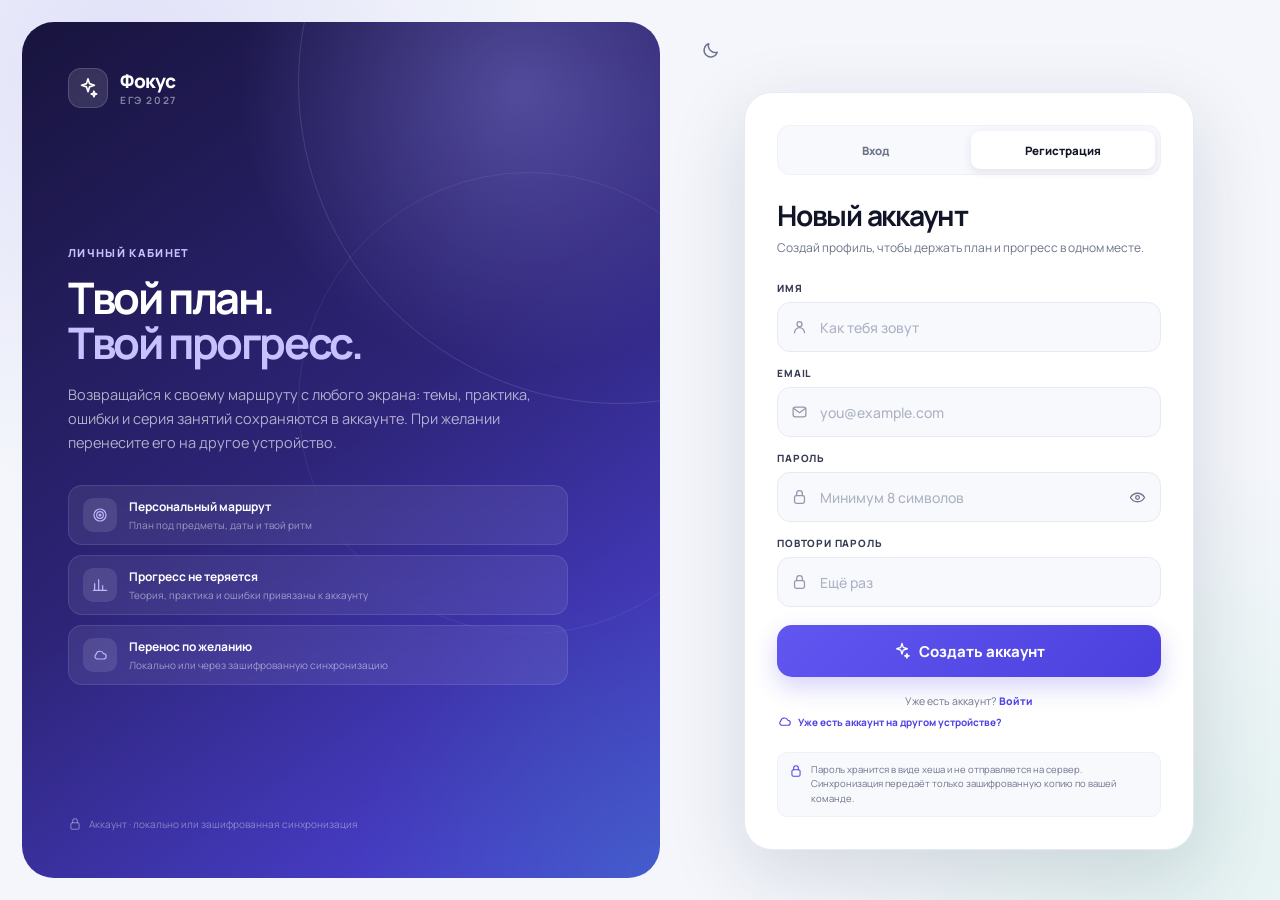
==== commit 49471209: "Add files via upload" ====
--- a/index.html
+++ b/index.html
@@ -19,6 +19,13 @@
 <link rel="preconnect" href="https://fonts.googleapis.com">
 <link rel="preconnect" href="https://fonts.gstatic.com" crossorigin>
 <link href="https://fonts.googleapis.com/css2?family=Manrope:wght@400;500;600;700;800&display=swap" rel="stylesheet">
+<link rel="manifest" href="manifest.webmanifest">
+<link rel="apple-touch-icon" href="icons/icon-180.png">
+<meta name="apple-mobile-web-app-capable" content="yes">
+<meta name="mobile-web-app-capable" content="yes">
+<meta name="apple-mobile-web-app-status-bar-style" content="default">
+<meta name="apple-mobile-web-app-title" content="Фокус ЕГЭ">
+<meta name="application-name" content="Фокус ЕГЭ">
 <style>
 :root{
   --bg:#f4f6fb;
@@ -1948,6 +1955,131 @@
 [data-theme="dark"] .pse-summary span{background:var(--surface-2);border-color:var(--line)}
 [data-theme="dark"] .dep-node.weak{background:#2a1518;border-color:#4a2024}
 </style>
+<style>
+/* === Focus 3.0: поиск, фильтры, SM-2, ФИПИ-сессии, синхронизация, PWA === */
+.search-trigger{display:flex;align-items:center;gap:7px;height:34px;padding:0 11px;border:1px solid var(--line);border-radius:10px;background:var(--surface);color:var(--muted);font:inherit;font-size:10px;font-weight:650;cursor:pointer;transition:.15s}
+.search-trigger:hover{border-color:#cfcaff;color:var(--brand);background:var(--brand-soft)}
+.search-trigger kbd{font:inherit;font-size:8px;font-weight:800;padding:2px 5px;border:1px solid var(--line);border-bottom-width:2px;border-radius:5px;color:var(--muted-2);background:var(--surface-2)}
+.search-modal{width:min(780px,calc(100vw - 28px));max-height:min(84vh,760px);display:flex;flex-direction:column;overflow:hidden}
+.search-modal .modal-body{overflow:auto;padding:0 20px 20px}
+.search-box{display:flex;align-items:center;gap:10px;margin:0 20px 12px;padding:11px 13px;border:1.5px solid var(--line);border-radius:13px;background:var(--surface-2)}
+.search-box:focus-within{border-color:var(--brand);box-shadow:0 0 0 3px rgba(81,70,229,.08);background:var(--surface)}
+.search-box svg{width:17px;height:17px;color:var(--muted);flex:none}
+.search-box input{flex:1;min-width:0;border:0;outline:0;background:transparent;font:inherit;font-size:13px;color:var(--ink)}
+.search-box input::placeholder{color:var(--muted-2)}
+.search-clear{border:0;background:transparent;color:var(--muted);cursor:pointer;display:grid;place-items:center;padding:2px;border-radius:6px}
+.search-clear:hover{color:var(--ink);background:var(--line-2)}
+.search-filters{display:flex;gap:6px;flex-wrap:wrap;padding:0 20px 12px}
+.search-filter{padding:6px 10px;border:1px solid var(--line);border-radius:8px;background:var(--surface);color:var(--muted);font:inherit;font-size:9.5px;font-weight:700;cursor:pointer;transition:.12s}
+.search-filter.active{border-color:var(--brand);background:var(--brand-soft);color:var(--brand)}
+.search-results{display:flex;flex-direction:column;gap:7px}
+.search-result{display:flex;align-items:flex-start;gap:10px;width:100%;padding:11px 12px;border:1px solid var(--line);border-radius:11px;background:var(--surface);text-align:left;cursor:pointer;transition:.12s;font:inherit}
+.search-result:hover{border-color:#cfcaff;background:linear-gradient(135deg,#faf9ff,#f6f4ff);transform:translateY(-1px)}
+.search-result-ico{width:30px;height:30px;border-radius:8px;display:grid;place-items:center;flex:none;background:var(--brand-soft);color:var(--brand);font-size:11px;font-weight:800}
+.search-result-ico.q{background:var(--mint-soft,#e7f8f0);color:#0f9f6e}
+.search-result-ico.c{background:#fff4e5;color:#c56a00}
+.search-result-main{min-width:0;flex:1}
+.search-result-main b{display:block;font-size:11px;line-height:1.35;color:var(--ink)}
+.search-result-main small{display:block;font-size:9px;line-height:1.45;color:var(--muted);margin-top:3px;overflow:hidden;display:-webkit-box;-webkit-line-clamp:2;-webkit-box-orient:vertical}
+.search-result-meta{flex:none;display:flex;flex-direction:column;align-items:flex-end;gap:4px;font-size:8px;font-weight:800;color:var(--muted-2);text-transform:uppercase;letter-spacing:.05em}
+.search-result-meta span{padding:3px 6px;border-radius:5px;background:var(--surface-2);border:1px solid var(--line-2)}
+.search-mark{background:#fff0b3;color:inherit;border-radius:3px;padding:0 1px}
+.search-empty{padding:36px 20px;text-align:center;color:var(--muted);font-size:11px}
+.search-hint{padding:10px 2px 2px;font-size:8.5px;color:var(--muted-2);text-align:center}
+.topic-filters{display:flex;align-items:center;gap:6px;flex-wrap:wrap;margin:14px 0 4px}
+.topic-filter{padding:6px 9px;border:1px solid var(--line);border-radius:8px;background:var(--surface);color:var(--muted);font:inherit;font-size:9px;font-weight:700;cursor:pointer;transition:.12s}
+.topic-filter:hover{border-color:#cfcaff;color:var(--brand)}
+.topic-filter.active{border-color:var(--brand);background:var(--brand-soft);color:var(--brand)}
+.topic-filter b{font-weight:800;opacity:.75;margin-left:3px}
+.topic-due{display:inline-flex;align-items:center;gap:3px;padding:2px 6px;border-radius:5px;background:#fff4e5;border:1px solid #ffe0b8;color:#a15c00;font-size:8px;font-weight:800;white-space:nowrap}
+.topic-due.overdue{background:#ffefed;border-color:#ffd3cf;color:#b42318}
+.review-card{margin-top:16px;border:1px solid #dcd7ff;border-radius:18px;padding:18px;background:linear-gradient(125deg,#f7f5ff,#fff 62%,#f2fff9);position:relative;overflow:hidden}
+.review-card:after{content:"";position:absolute;right:-36px;top:-52px;width:170px;height:170px;border-radius:50%;border:1px solid rgba(81,70,229,.1)}
+.review-head{display:flex;align-items:flex-start;justify-content:space-between;gap:10px;position:relative;z-index:1}
+.review-head b{display:block;font-size:13px;letter-spacing:-.02em}
+.review-head small{display:block;font-size:9px;color:var(--muted);line-height:1.45;margin-top:3px}
+.review-list{display:flex;flex-direction:column;gap:6px;margin-top:12px;position:relative;z-index:1}
+.review-row{display:flex;align-items:center;gap:8px;padding:8px 9px;border:1px solid var(--line);border-radius:9px;background:rgba(255,255,255,.7);font-size:9.5px}
+.review-row b{flex:1;min-width:0;font-weight:650;overflow:hidden;text-overflow:ellipsis;white-space:nowrap}
+.review-row small{color:var(--muted);font-size:8px;white-space:nowrap}
+.review-row button{border:0;background:var(--brand-soft);color:var(--brand);border-radius:6px;padding:4px 7px;font:inherit;font-size:8.5px;font-weight:800;cursor:pointer}
+.sync-grid{display:grid;grid-template-columns:1fr 1fr;gap:10px;margin-top:10px}
+.sync-field{display:flex;flex-direction:column;gap:5px}
+.sync-field label{font-size:8px;font-weight:800;text-transform:uppercase;letter-spacing:.07em;color:var(--muted-2)}
+.sync-field input{height:36px;border:1px solid var(--line);border-radius:9px;background:var(--surface);padding:0 10px;font:inherit;font-size:10.5px;color:var(--ink);outline:0}
+.sync-field input:focus{border-color:var(--brand);box-shadow:0 0 0 3px rgba(81,70,229,.07)}
+.sync-status{display:flex;align-items:flex-start;gap:8px;margin-top:10px;padding:9px 10px;border:1px solid var(--line);border-radius:9px;background:var(--surface-2);font-size:9px;line-height:1.45;color:var(--muted)}
+.sync-status b{color:var(--ink)}
+.sync-status.ok{border-color:#bcebd6;background:#effbf5;color:#087a55}
+.sync-status.warn{border-color:#ffe0b8;background:#fffbf3;color:#9a5b00}
+.sync-status.err{border-color:#ffd3cf;background:#fff6f4;color:#b42318}
+.sync-actions{display:flex;gap:6px;flex-wrap:wrap;margin-top:10px}
+.sync-note{margin-top:8px;font-size:8.5px;line-height:1.5;color:var(--muted-2)}
+.pwa-banner{display:flex;align-items:center;gap:12px;padding:14px 16px;border:1px solid #dcd7ff;border-radius:15px;background:linear-gradient(125deg,#f7f5ff,#fff);margin-top:16px}
+.pwa-banner .pwa-ico{width:38px;height:38px;border-radius:11px;display:grid;place-items:center;background:var(--brand);color:#fff;flex:none}
+.pwa-banner b{display:block;font-size:11px}
+.pwa-banner small{display:block;font-size:9px;color:var(--muted);line-height:1.45;margin-top:2px}
+.pwa-banner .btn{margin-left:auto;flex:none}
+.fipi-session-summary{display:grid;grid-template-columns:repeat(3,minmax(0,1fr));gap:8px;margin-top:12px}
+.fipi-session-stat{padding:10px;border:1px solid var(--line);border-radius:10px;background:var(--surface-2);text-align:center}
+.fipi-session-stat b{display:block;font-size:18px;letter-spacing:-.04em}
+.fipi-session-stat small{display:block;font-size:8px;color:var(--muted);margin-top:2px}
+.fipi-session-form{display:grid;grid-template-columns:1fr 1fr;gap:10px;margin-top:12px}
+.fipi-session-form .full{grid-column:1/-1}
+.fipi-session-form label{display:block;font-size:8px;font-weight:800;text-transform:uppercase;letter-spacing:.07em;color:var(--muted-2);margin-bottom:5px}
+.fipi-session-form select,.fipi-session-form input{width:100%;height:38px;border:1px solid var(--line);border-radius:9px;background:var(--surface);padding:0 9px;font:inherit;font-size:10.5px;color:var(--ink);outline:0}
+.fipi-session-form select:focus,.fipi-session-form input:focus{border-color:var(--brand);box-shadow:0 0 0 3px rgba(81,70,229,.07)}
+.auth-sync-panel{margin-top:14px;padding-top:14px;border-top:1px solid var(--line)}
+.auth-sync-toggle{display:inline-flex;align-items:center;gap:6px;border:0;background:transparent;color:var(--brand);font:inherit;font-size:10px;font-weight:750;cursor:pointer;padding:4px 0}
+.auth-sync-toggle:hover{text-decoration:underline}
+.sync-note code{padding:1px 4px;border-radius:4px;background:var(--surface-2);border:1px solid var(--line);font:inherit;font-size:8px}
+.fipi-session-list{display:flex;flex-direction:column;gap:6px;margin-top:12px}
+.fipi-session-row{display:flex;align-items:center;gap:9px;padding:8px 10px;border:1px solid var(--line);border-radius:9px;background:var(--surface-2);font-size:9.5px}
+.fipi-session-row b{flex:1;min-width:0;font-weight:650;overflow:hidden;text-overflow:ellipsis;white-space:nowrap}
+.fipi-session-row span{color:var(--muted);font-size:8.5px;white-space:nowrap}
+.fipi-session-row .ok{color:#087a55;font-weight:800}
+.search-trigger span{display:inline-flex;align-items:center;gap:6px}
+.search-trigger span svg{width:15px;height:15px}
+.topic-due svg{width:10px;height:10px}
+.review-row button{display:inline-flex;align-items:center;gap:4px}
+.review-row button svg{width:11px;height:11px}
+.sync-status > svg{width:18px;height:18px;flex:none;margin-top:1px}
+.auth-sync-toggle > svg{width:15px;height:15px}
+.pwa-banner .pwa-ico svg{width:19px;height:19px}
+[data-theme="dark"] .topic-due{background:#3a2a12;border-color:#6b4a12;color:#ffc46b}
+[data-theme="dark"] .topic-due.overdue{background:#351b1e;border-color:#5b292c;color:#ffb4ac}
+[data-theme="dark"] .search-trigger{background:var(--surface);border-color:var(--line);color:var(--muted)}
+[data-theme="dark"] .search-trigger:hover{background:#211d40;color:#c7c2ff}
+[data-theme="dark"] .search-trigger kbd{background:var(--surface-2);border-color:var(--line)}
+[data-theme="dark"] .search-box{background:var(--surface-2);border-color:var(--line)}
+[data-theme="dark"] .search-result{background:var(--surface);border-color:var(--line)}
+[data-theme="dark"] .search-result:hover{background:#211d40;border-color:#3b3378}
+[data-theme="dark"] .search-result-ico{background:#211d40;color:#c7c2ff}
+[data-theme="dark"] .search-result-ico.q{background:#12352a;color:#9ef0c6}
+[data-theme="dark"] .search-result-ico.c{background:#3a2a12;color:#ffc46b}
+[data-theme="dark"] .search-mark{background:#5c4a12;color:#ffe7a3}
+[data-theme="dark"] .topic-filter{background:var(--surface);border-color:var(--line)}
+[data-theme="dark"] .topic-filter.active{background:#211d40;border-color:var(--brand);color:#c7c2ff}
+[data-theme="dark"] .review-card{background:linear-gradient(125deg,#191a34,#111624 62%,#10231f);border-color:#302a63}
+[data-theme="dark"] .review-row{background:rgba(23,26,42,.8);border-color:var(--line)}
+[data-theme="dark"] .review-row button{background:#211d40;color:#c7c2ff}
+[data-theme="dark"] .sync-status{background:var(--surface-2);border-color:var(--line)}
+[data-theme="dark"] .sync-status.ok{background:#12352a;border-color:#1c5b45;color:#9ef0c6}
+[data-theme="dark"] .sync-status.warn{background:#3a2a12;border-color:#6b4a12;color:#ffc46b}
+[data-theme="dark"] .sync-status.err{background:#351b1e;border-color:#5b292c;color:#ffb4ac}
+[data-theme="dark"] .sync-field input,.fipi-session-form select,.fipi-session-form input{background:var(--surface);border-color:var(--line);color:var(--ink)}
+[data-theme="dark"] .pwa-banner{background:linear-gradient(125deg,#191a34,#111624);border-color:#302a63}
+[data-theme="dark"] .fipi-session-stat{background:var(--surface-2);border-color:var(--line)}
+@media(max-width:720px){
+  .search-trigger span{display:none}
+  .search-trigger kbd{display:none}
+  .search-modal{max-height:90vh}
+  .sync-grid,.fipi-session-form{grid-template-columns:1fr}
+  .fipi-session-summary{grid-template-columns:1fr 1fr}
+  .pwa-banner{align-items:flex-start;flex-wrap:wrap}
+  .pwa-banner .btn{margin-left:0}
+}
+</style>
 </head>
 <body>
 <div id="app"></div>
@@ -1978,6 +2110,11 @@
     icon: '§', color: '#12b76a', color2: '#4ad991', soft: '#e7f8f0',
     exam: { month: 6, day: 11 }, taskLabel: 'Часть 1 · краткий ответ'
   },
+  history: {
+    id: 'history', name: 'История', short: 'История', genitive: 'истории', code: 'ИСТ',
+    icon: 'И', color: '#a15c2b', color2: '#d98b4a', soft: '#fbf0e4',
+    exam: { month: 6, day: 9 }, taskLabel: '21 задание · 42 первичных балла'
+  },
   essay: {
     id: 'essay', name: 'Итоговое сочинение', short: 'Сочинение', genitive: 'сочинения', code: 'СОЧ',
     icon: '✍', color: '#d4448a', color2: '#f178b0', soft: '#fdecf5',
@@ -1985,7 +2122,7 @@
   }
 };
 
-const SUBJECT_ORDER = ['essay', 'russian', 'math', 'social', 'physics'];
+const SUBJECT_ORDER = ['essay', 'russian', 'math', 'social', 'history', 'physics'];
 
 const FIPI_BANK = {
   math: {
@@ -2003,6 +2140,10 @@
   social: {
     label: 'Обществознание',
     url: 'https://ege.fipi.ru/bank/index.php?proj=756DF168F63F9A6341711C61AA5EC578'
+  },
+  history: {
+    label: 'История',
+    url: 'https://ege.fipi.ru/bank/index.php?proj=068A227D253BA6C04D0C832387FD0D89'
   },
   essay: {
     label: 'Итоговое сочинение · ФИПИ',
@@ -2990,19 +3131,19 @@
     },
     questions: [
       {
-        text: 'В каком слове ударение поставлено верно?',
-        options: ['звОнит', 'красИвее', 'тортЫ', 'катАлог'], correct: 1,
-        explanation: 'Верно: красИвее. В остальных словах норма: звонИт, тОрты, каталОг.'
+        text: 'В каком слове ударение падает на второй слог?',
+        options: ['договор', 'красивее', 'каталог', 'жалюзи'], correct: 1,
+        explanation: 'КрасИвее — ударение на второй слог. Нормы остальных: договОр, каталОг, жалюзИ — ударение на последний слог.'
       },
       {
-        text: 'Выберите слово, в котором ударение падает на первый слог:',
-        options: ['цемент', 'свёкла', 'квартал', 'портфель'], correct: 1,
-        explanation: 'СвЁкла — ударение на первый слог. Нормы остальных: цемЕнт, квартАл, портфЕль.'
+        text: 'В каком слове ударение падает на первый слог?',
+        options: ['цемент', 'квартал', 'торты', 'портфель'], correct: 2,
+        explanation: 'ТОрты — ударение на первый слог. Нормы остальных: цемЕнт, квартАл, портфЕль.'
       },
       {
-        text: 'Выберите слово с ударением на последнем слоге:',
-        options: ['свекла', 'банты', 'шарфы', 'жалюзи'], correct: 3,
-        explanation: 'ЖалюзИ — ударение на последний слог. СвЁкла, бАнты и шАрфы произносятся с ударением на первый слог.'
+        text: 'В каком слове ударение падает на последний слог?',
+        options: ['банты', 'шарфы', 'торты', 'жалюзи'], correct: 3,
+        explanation: 'ЖалюзИ — ударение на последний слог. БАнты, шАрфы и тОрты произносятся с ударением на первый слог.'
       }
     ]
   },
@@ -3237,15 +3378,15 @@
           'В отымённых прилагательных с суффиксами -ан-, -ян-, -ин- пишется одна Н: кожаный, серебряный, гусиный.',
           'Исключения: стеклянный, оловянный, деревянный.',
           'В прилагательных с -онн-, -енн- пишется НН: временный, торжественный.',
-          'В полных причастиях с приставкой или зависимым словом пишется НН: решённая задача, крашенный мной забор.',
+          'В полных страдательных причастиях пишется НН: решённая задача (от совершенного вида), покрашенный забор (приставка), крашенный мной забор (зависимое слово).',
           'В кратких причастиях всегда одна Н: задача решена.',
-          'В кратких прилагательных сохраняется столько же Н, сколько в полной форме: её лицо взволнованно.'
+          'В кратких прилагательных сохраняется столько же Н, сколько в полной форме: она взволнованна.'
         ]},
         { type: 'formulas', title: 'Правила', items: [
           { label: 'Одна Н', value: 'кожаный, серебряный, юный' },
           { label: 'НН', value: 'временный, торжественный, клюквенный' },
           { label: 'Исключения', value: 'стеклянный, оловянный, деревянный' },
-          { label: 'Причастие + приставка', value: 'покрашенный, решённый' },
+          { label: 'Полное причастие', value: 'решённый, покрашенный' },
           { label: 'Зависимое слово', value: 'жаренный на масле' },
           { label: 'Краткое причастие', value: 'всегда одна Н' }
         ]},
@@ -3266,13 +3407,13 @@
     },
     questions: [
       {
-        text: 'Выберите слово с удвоенной Н:',
-        options: ['вязаный свитер', 'решённая задача', 'серебряный', 'ветреный'], correct: 1,
-        explanation: 'Решённая — полное причастие с приставкой, пишется НН. Вязаный, серебряный и ветреный — одна Н; ветреный — исключение.'
+        text: 'В каком слове на месте пропуска пишется НН?',
+        options: ['вяза..ый свитер', 'серебря..ый', 'решё..ая задача', 'ветре..ый'], correct: 2,
+        explanation: 'Решённая — полное страдательное причастие, пишется НН. Вязаный, серебряный и ветреный — с одной Н (ветреный — исключение).'
       },
       {
-        text: 'Выберите слово, в котором пишется одна Н:',
-        options: ['временный', 'торжественный', 'серебряный', 'клюквенный'], correct: 2,
+        text: 'В каком слове на месте пропуска пишется одна Н?',
+        options: ['време..ый', 'торжестве..ый', 'серебря..ый', 'клюкве..ый'], correct: 2,
         explanation: 'Серебряный — суффикс -ян-, одна Н. Временный, торжественный и клюквенный — НН.'
       },
       {
@@ -4979,6 +5120,657 @@
         text: 'Что нужно проверить в первую очередь?',
         options: ['соответствие теме и наличие тезиса', 'количество эпитетов', 'длину цитат', 'число абзацев введения'], correct: 0,
         explanation: 'Соответствие теме и тезис — основа работы. Без этого остальные достоинства не спасут результат.'
+      }
+    ]
+  }
+);
+
+TOPICS.push(
+  {
+    id: 'h-east-slavs', subject: 'history', part: 1, order: 1, weight: 4, difficulty: 2,
+    examTasks: '№ 1–4, 6, 9–14', title: 'Восточные славяне и Древняя Русь', subtitle: 'Расселение славян, первые князья, крещение и раздробленность',
+    prereqs: [],
+    theory: {
+      lead: 'Древняя Русь проверяется не только на датах князей. На экзамене важно связывать процесс с фактами, терминами, картой и фрагментом источника.',
+      blocks: [
+        { type: 'list', title: 'Что важно', items: [
+          'Восточные славяне расселялись по пути «из варяг в греки»; соседями были финно-угры, балты и хазары.',
+          '862 г. — призвание варягов, 882 г. — объединение Новгорода и Киева Олегом.',
+          '988 г. — крещение Руси при Владимире Святославиче.',
+          '1019–1054 гг. — правление Ярослава Мудрого, создание «Русской Правды».',
+          '1097 г. — Любечский съезд князей, 1132 г. — начало раздробленности после смерти Мстислава Великого.'
+        ]},
+        { type: 'formulas', title: 'Даты и опоры', items: [
+          { label: 'IX–X вв.', value: 'Рюрик, Олег, Игорь, Ольга, Святослав' },
+          { label: '988 г.', value: 'Крещение Руси' },
+          { label: 'XI в.', value: 'Ярослав Мудрый, «Русская Правда»' },
+          { label: 'XII в.', value: 'Владимир Мономах, раздробленность' },
+          { label: '1223 г.', value: 'Битва на Калке' }
+        ]},
+        { type: 'steps', title: 'Как работать с эпохой', items: [
+          'Определите век и ближайшие опорные даты.',
+          'Соотнесите событие с князем и историческим процессом.',
+          'Проверьте термин: уроки, погосты, полюдье, вече.',
+          'При работе с источником найдите имена, даты и названия.',
+          'При работе с картой прочитайте легенду и найдите реки и города.'
+        ]},
+        { type: 'warn', title: 'Частые ошибки', items: [
+          'Путать Олега и Игоря, Владимира Святославича и Владимира Мономаха.',
+          'Считать крещение Руси причиной раздробленности.',
+          'Относить «Русскую Правду» к правлению Ивана III.',
+          'Забывать, что Любечский съезд не прекратил усобицы.'
+        ]}
+      ]
+    },
+    questions: [
+      {
+        text: 'Какое событие произошло раньше остальных?',
+        options: ['крещение Руси', 'призвание варягов', 'Любечский съезд князей', 'битва на Калке'], correct: 1,
+        explanation: 'Призвание варягов относят к 862 г. Крещение Руси — 988 г., Любечский съезд — 1097 г., битва на Калке — 1223 г.'
+      },
+      {
+        text: 'Кто в 882 г. объединил Новгород и Киев?',
+        options: ['Рюрик', 'Олег', 'Игорь', 'Святослав'], correct: 1,
+        explanation: 'Олег захватил Киев и сделал его столицей, объединив северные и южные земли под своей властью.'
+      },
+      {
+        text: 'Что стало одной из причин политической раздробленности Руси?',
+        options: ['принятие христианства', 'рост вотчинного землевладения', 'нашествие Батыя', 'создание «Русской Правды»'], correct: 1,
+        explanation: 'Рост вотчин и натуральное хозяйство усиливали самостоятельность земель. Нашествие Батыя произошло позже и не было причиной раздробленности.'
+      }
+    ]
+  },
+  {
+    id: 'h-mongol-moscow', subject: 'history', part: 1, order: 2, weight: 4, difficulty: 3,
+    examTasks: '№ 1–6, 9–14', title: 'Русь и Орда. Возвышение Москвы', subtitle: 'XIII–XV вв.: зависимость, Куликовская битва и единое государство',
+    prereqs: ['h-east-slavs'],
+    theory: {
+      lead: 'Этот период держится на двух линиях: отношения с Ордой и собирание земель вокруг Москвы. Почти любое задание проверяет одну из них.',
+      blocks: [
+        { type: 'list', title: 'Что важно', items: [
+          '1223 г. — битва на Калке, 1237–1241 гг. — нашествие Батыя.',
+          '1240 г. — Невская битва, 1242 г. — Ледовое побоище Александра Невского.',
+          '1327 г. — восстание в Твери, после которого ярлык получил Иван Калита.',
+          '1380 г. — Куликовская битва, 1382 г. — разорение Москвы Тохтамышем.',
+          '1478 г. — присоединение Новгорода, 1480 г. — стояние на Угре, 1497 г. — Судебник Ивана III.'
+        ]},
+        { type: 'formulas', title: 'Даты и опоры', items: [
+          { label: 'XIII в.', value: 'Калка, Батый, Невская битва, Ледовое побоище' },
+          { label: '1327 г.', value: 'Тверское восстание, Иван Калита' },
+          { label: '1380 г.', value: 'Куликовская битва' },
+          { label: '1480 г.', value: 'Стояние на Угре' },
+          { label: '1497 г.', value: 'Судебник Ивана III, Юрьев день' }
+        ]},
+        { type: 'steps', title: 'Как различать события', items: [
+          'Разделите события на ордынские и московские.',
+          'Проверьте, о каком князе идёт речь.',
+          'Для Куликовской битвы помните: зависимость ещё сохранялась.',
+          'Для Ивана III держите в голове 1478, 1480 и 1497 гг.',
+          'Не путайте ярлык на княжение с ярлыком на митрополию.'
+        ]},
+        { type: 'warn', title: 'Частые ошибки', items: [
+          'Считать Куликовскую битву концом ордынской зависимости.',
+          'Путать Ивана Калиту и Ивана III.',
+          'Относить присоединение Новгорода к Ивану IV.',
+          'Забывать, что Судебник 1497 г. ограничил, но не отменил переход крестьян.'
+        ]}
+      ]
+    },
+    questions: [
+      {
+        text: 'Какое событие относится к правлению Ивана III?',
+        options: ['Куликовская битва', 'стояние на Угре', 'Ледовое побоище', 'Невская битва'], correct: 1,
+        explanation: 'Стояние на Угре произошло в 1480 г. при Иване III и завершило ордынскую зависимость. Остальные события относятся к XIII–XIV вв.'
+      },
+      {
+        text: 'Что стало следствием Куликовской битвы?',
+        options: ['прекращение зависимости Руси от Орды', 'рост авторитета Москвы как центра объединения', 'присоединение Новгорода к Москве', 'введение Юрьева дня'], correct: 1,
+        explanation: 'Зависимость сохранялась до 1480 г., Новгород присоединили в 1478 г., Юрьев день ввёл Судебник 1497 г. А вот авторитет Москвы после 1380 г. вырос.'
+      },
+      {
+        text: 'Кто получил ярлык на великое княжение после подавления тверского восстания 1327 г.?',
+        options: ['Иван Калита', 'Дмитрий Донской', 'Александр Невский', 'Василий II'], correct: 0,
+        explanation: 'Иван Калита помог Орде подавить восстание в Твери и получил ярлык, что усилило позиции Москвы.'
+      }
+    ]
+  },
+  {
+    id: 'h-muscovy', subject: 'history', part: 1, order: 3, weight: 5, difficulty: 3,
+    examTasks: '№ 1–7, 9–16, 18–20', title: 'Московское царство', subtitle: 'XVI–XVII вв.: реформы Ивана IV, Смута и первые Романовы',
+    prereqs: ['h-mongol-moscow'],
+    theory: {
+      lead: 'Московское царство — эпоха реформ, опричнины, Смуты и закрепощения. На экзамене важно не смешивать Ивана IV, Бориса Годунова и первых Романовых.',
+      blocks: [
+        { type: 'list', title: 'Что важно', items: [
+          '1547 г. — венчание Ивана IV на царство, 1550 г. — Судебник, 1551 г. — Стоглав.',
+          '1556 г. — отмена кормлений, 1565–1572 гг. — опричнина.',
+          '1581 г. — заповедные лета, 1597 г. — урочные лета.',
+          '1598–1613 гг. — Смутное время, 1613 г. — избрание Михаила Романова.',
+          '1649 г. — Соборное уложение, 1654 г. — Переяславская рада, 1682 г. — отмена местничества.'
+        ]},
+        { type: 'formulas', title: 'Реформы и документы', items: [
+          { label: 'Иван IV', value: 'Судебник 1550, Стоглав, опричнина' },
+          { label: 'Смута', value: 'Годунов, Лжедмитрии, ополчения' },
+          { label: 'Романовы', value: 'Михаил, Алексей, Фёдор, Софья' },
+          { label: '1649 г.', value: 'Соборное уложение' },
+          { label: '1654 г.', value: 'Переяславская рада' }
+        ]},
+        { type: 'steps', title: 'Как не путать эпохи', items: [
+          'Определите правителя по году и событию.',
+          'Отделите реформы Избранной рады от опричнины.',
+          'Проверьте, идёт речь о закрепощении или о Смуте.',
+          'Для XVII в. держите в голове церковный раскол и Медный бунт.',
+          'Сверяйте термин с документом: уложение, собор, рада.'
+        ]},
+        { type: 'warn', title: 'Частые ошибки', items: [
+          'Считать Соборное уложение 1649 г. документом Ивана IV.',
+          'Путать заповедные и урочные лета.',
+          'Относить отмену местничества к Петру I.',
+          'Считать Смуту только борьбой с интервентами.'
+        ]}
+      ]
+    },
+    questions: [
+      {
+        text: 'Что было одним из последствий Смутного времени?',
+        options: ['введение крепостного права', 'избрание на престол династии Романовых', 'отмена местничества', 'присоединение Казанского ханства'], correct: 1,
+        explanation: 'Земский собор 1613 г. избрал Михаила Романова. Крепостное право складывалось раньше, местничество отменили в 1682 г., Казань присоединили в 1552 г.'
+      },
+      {
+        text: 'Какой документ окончательно закрепил крепостное право?',
+        options: ['Судебник 1497 г.', 'Судебник 1550 г.', 'Соборное уложение 1649 г.', 'Стоглав 1551 г.'], correct: 2,
+        explanation: 'Соборное уложение 1649 г. установило бессрочный сыск беглых крестьян и окончательно оформило крепостное состояние.'
+      },
+      {
+        text: 'Что относится к реформам Избранной рады?',
+        options: ['опричнина', 'создание стрелецкого войска и отмена кормлений', 'введение Юрьева дня', 'учреждение Сената'], correct: 1,
+        explanation: 'Стрелецкое войско и отмена кормлений связаны с реформами 1550-х гг. Опричнина — отдельный период, Юрьев день введён в 1497 г., Сенат — при Петре I.'
+      }
+    ]
+  },
+  {
+    id: 'h-peter', subject: 'history', part: 1, order: 4, weight: 4, difficulty: 2,
+    examTasks: '№ 1–7, 13–16, 18–20', title: 'Российская империя в XVIII в.', subtitle: 'Пётр I, дворцовые перевороты и Екатерина II',
+    prereqs: ['h-muscovy'],
+    theory: {
+      lead: 'XVIII век удобно учить по трём блокам: реформы Петра I, дворцовые перевороты и просвещённый абсолютизм Екатерины II.',
+      blocks: [
+        { type: 'list', title: 'Что важно', items: [
+          '1700–1721 гг. — Северная война, 1703 г. — основание Санкт-Петербурга, 1709 г. — Полтава.',
+          '1711 г. — Сенат, 1721 г. — Синод и Ништадтский мир, 1722 г. — Табель о рангах.',
+          '1725–1762 гг. — дворцовые перевороты, 1762 г. — Манифест о вольности дворянства.',
+          '1773–1775 гг. — восстание Пугачёва, 1785 г. — Жалованные грамоты дворянству и городам.',
+          'При Екатерине II Россия утвердилась в Причерноморье и Крыму.'
+        ]},
+        { type: 'formulas', title: 'Даты и опоры', items: [
+          { label: '1709 г.', value: 'Полтавская битва' },
+          { label: '1721 г.', value: 'Синод, империя, Ништадтский мир' },
+          { label: '1722 г.', value: 'Табель о рангах' },
+          { label: '1762 г.', value: 'Манифест о вольности дворянства' },
+          { label: '1785 г.', value: 'Жалованные грамоты' }
+        ]},
+        { type: 'steps', title: 'Как различать реформы', items: [
+          'Определите, Пётр I это или Екатерина II.',
+          'Проверьте, относится ли реформа к управлению, армии или сословиям.',
+          'Не смешивайте Сенат, Синод и Государственный совет.',
+          'Для дворцовых переворотов держите в голове 1725–1762 гг.',
+          'Для внешней политики разделите Северную войну и русско-турецкие войны.'
+        ]},
+        { type: 'warn', title: 'Частые ошибки', items: [
+          'Считать Табель о рангах документом Екатерины II.',
+          'Путать Манифест 1762 г. и Жалованную грамоту 1785 г.',
+          'Относить Полтаву к Семилетней войне.',
+          'Забывать, что империей Россия стала в 1721 г.'
+        ]}
+      ]
+    },
+    questions: [
+      {
+        text: 'Какое событие произошло в 1709 г.?',
+        options: ['Полтавская битва', 'основание Санкт-Петербурга', 'Ништадтский мир', 'восстание Пугачёва'], correct: 0,
+        explanation: 'Полтавская битва произошла в 1709 г. Петербург основан в 1703 г., Ништадтский мир подписан в 1721 г., восстание Пугачёва — в 1773–1775 гг.'
+      },
+      {
+        text: 'Что было одним из результатов реформ Петра I?',
+        options: ['создание Сената и Синода', 'учреждение Государственного совета', 'отмена крепостного права', 'введение всеобщей воинской повинности'], correct: 0,
+        explanation: 'Сенат появился в 1711 г., Синод — в 1721 г. Государственный совет учреждён в 1810 г., крепостное право отменено в 1861 г., всеобщая воинская повинность введена в 1874 г.'
+      },
+      {
+        text: 'Что относится к правлению Екатерины II?',
+        options: ['Жалованные грамоты дворянству и городам', 'Манифест о вольности дворянства', 'Табель о рангах', 'Соборное уложение'], correct: 0,
+        explanation: 'Жалованные грамоты 1785 г. — один из ключевых документов Екатерины II. Манифест 1762 г. издал Пётр III, Табель о рангах — Пётр I, Соборное уложение — 1649 г.'
+      }
+    ]
+  },
+  {
+    id: 'h-19-century', subject: 'history', part: 1, order: 5, weight: 5, difficulty: 3,
+    examTasks: '№ 1–7, 13–16, 18–21', title: 'Россия в XIX в.', subtitle: 'Реформы Александра I и Николая I, Великие реформы и пореформенное развитие',
+    prereqs: ['h-peter'],
+    theory: {
+      lead: 'XIX век — это переход от аракчеевщины и николаевской системы к Великим реформам. На экзамене особенно важны причины и последствия отмены крепостного права.',
+      blocks: [
+        { type: 'list', title: 'Что важно', items: [
+          '1802 г. — министерства, 1803 г. — указ о вольных хлебопашцах.',
+          '1812 г. — Отечественная война, 1814–1815 гг. — Венский конгресс.',
+          '1825 г. — восстание декабристов, 1837–1841 гг. — реформа Киселёва.',
+          '1853–1856 гг. — Крымская война, 1861 г. — отмена крепостного права.',
+          '1864 г. — земства и судебная реформа, 1870 г. — городское самоуправление, 1874 г. — всеобщая воинская повинность.'
+        ]},
+        { type: 'formulas', title: 'Реформы и даты', items: [
+          { label: 'Александр I', value: 'министерства, вольные хлебопашцы, 1812 г.' },
+          { label: 'Николай I', value: 'кодификация законов, реформа Киселёва' },
+          { label: '1861 г.', value: 'отмена крепостного права' },
+          { label: '1864 г.', value: 'земства, новый суд' },
+          { label: '1874 г.', value: 'всеобщая воинская повинность' }
+        ]},
+        { type: 'steps', title: 'Как отвечать по реформам', items: [
+          'Определите императора и год.',
+          'Разделите реформы до и после 1861 г.',
+          'Для 1861 г. назовите причину, содержание и последствие.',
+          'Проверьте, о какой сфере идёт речь: суд, земство, армия, финансы.',
+          'Для внешней политики отделите 1812 г. от Крымской войны.'
+        ]},
+        { type: 'warn', title: 'Частые ошибки', items: [
+          'Считать отмену крепостного права одномоментным освобождением с землёй без выкупа.',
+          'Путать земскую и городскую реформы.',
+          'Относить всеобщую воинскую повинность к Николаю I.',
+          'Смешивать Венский конгресс и Парижский мир.'
+        ]}
+      ]
+    },
+    questions: [
+      {
+        text: 'Что было одним из последствий реформы 1861 г.?',
+        options: ['появление временнообязанных крестьян', 'отмена подушной подати', 'создание Государственной думы', 'введение золотого стандарта'], correct: 0,
+        explanation: 'После 1861 г. крестьяне ещё платили выкуп и до его завершения оставались временнообязанными. Подушную подать отменили позже, Дума появилась в 1906 г., золотой стандарт — в 1897 г.'
+      },
+      {
+        text: 'Какая реформа относится к правлению Александра II?',
+        options: ['создание министерств', 'введение всеобщей воинской повинности', 'учреждение Сената', 'отмена местничества'], correct: 1,
+        explanation: 'Всеобщая воинская повинность введена в 1874 г. при Александре II. Министерства — Александр I, Сенат — Пётр I, местничество отменено в 1682 г.'
+      },
+      {
+        text: 'Чем завершилась Отечественная война 1812 г.?',
+        options: ['изгнанием армии Наполеона из России', 'присоединением Финляндии', 'взятием Парижа', 'подписанием Тильзитского мира'], correct: 0,
+        explanation: 'К концу 1812 г. армия Наполеона была изгнана из России. Париж взят в 1814 г., Тильзитский мир подписан в 1807 г., Финляндия присоединена в 1809 г.'
+      }
+    ]
+  },
+  {
+    id: 'h-revolutions', subject: 'history', part: 2, order: 6, weight: 5, difficulty: 3,
+    examTasks: '№ 1–6, 13–14, 18–21', title: 'Революции 1917 г. и Гражданская война', subtitle: 'От Февраля к власти большевиков и окончанию Гражданской войны',
+    prereqs: ['h-19-century'],
+    theory: {
+      lead: '1917 год — это не одно событие, а цепочка кризисов. Для экзамена важно различать Февраль, двоевластие, Октябрь и этапы Гражданской войны.',
+      blocks: [
+        { type: 'list', title: 'Что важно', items: [
+          'Февраль 1917 г. — падение самодержавия и двоевластие.',
+          'Апрель 1917 г. — «Апрельские тезисы» Ленина, июль — кризис власти, август — выступление Корнилова.',
+          '25 октября 1917 г. — приход большевиков к власти, Декреты о мире и земле.',
+          'Январь 1918 г. — разгон Учредительного собрания, март 1918 г. — Брестский мир.',
+          '1918–1922 гг. — Гражданская война, 1921 г. — переход к нэпу.'
+        ]},
+        { type: 'formulas', title: 'Даты и опоры', items: [
+          { label: 'Февраль 1917', value: 'отречение Николая II' },
+          { label: 'Октябрь 1917', value: 'Декреты о мире и земле' },
+          { label: 'Март 1918', value: 'Брестский мир' },
+          { label: '1918–1922', value: 'Гражданская война' },
+          { label: '1921', value: 'нэп, замена продразвёрстки продналогом' }
+        ]},
+        { type: 'steps', title: 'Как не смешивать этапы', items: [
+          'Отделите Февраль от Октября.',
+          'Проверьте, о каком органе власти идёт речь.',
+          'Для Гражданской войны назовите силы и их опорные районы.',
+          'Для нэпа помните причину: экономический и политический кризис.',
+          'Для источника определите автора и дату по упомянутым событиям.'
+        ]},
+        { type: 'warn', title: 'Частые ошибки', items: [
+          'Считать, что большевики пришли к власти в феврале 1917 г.',
+          'Путать Учредительное собрание и Съезд Советов.',
+          'Относить Брестский мир к 1917 г.',
+          'Объяснять переход к нэпу только идеологией, игнорируя кризис.'
+        ]}
+      ]
+    },
+    questions: [
+      {
+        text: 'Какое событие произошло в октябре 1917 г.?',
+        options: ['отречение Николая II', 'принятие Декрета о земле', 'созыв Учредительного собрания', 'подписание Брестского мира'], correct: 1,
+        explanation: 'Декрет о земле принят на II Съезде Советов в октябре 1917 г. Николай II отрёкся в феврале, Учредительное собрание созвали в январе 1918 г., Брестский мир подписали в марте 1918 г.'
+      },
+      {
+        text: 'Что стало одной из причин победы большевиков в Гражданской войне?',
+        options: ['поддержка Антанты', 'создание массовой Красной армии и централизованное снабжение', 'отказ от политики террора', 'союз с Колчаком'], correct: 1,
+        explanation: 'Большевики смогли создать массовую армию и сосредоточить ресурсы в центре страны. Антанта поддерживала их противников, террор применялся, Колчак был одним из лидеров белых.'
+      },
+      {
+        text: 'Чем был вызван переход к нэпу в 1921 г.?',
+        options: ['необходимостью восстановить экономику после войны и кризиса', 'стремлением немедленно построить коммунизм', 'требованием Антанты', 'отменой продналога'], correct: 0,
+        explanation: 'Нэп стал ответом на разруху, крестьянские восстания и Кронштадтский мятеж. Продразвёрстку заменили продналогом, а не отменили налоги вообще.'
+      }
+    ]
+  },
+  {
+    id: 'h-early-ussr', subject: 'history', part: 2, order: 7, weight: 5, difficulty: 3,
+    examTasks: '№ 1–7, 13–14, 18–20', title: 'СССР в 1920–1930-е гг.', subtitle: 'Нэп, индустриализация, коллективизация и политические процессы',
+    prereqs: ['h-revolutions'],
+    theory: {
+      lead: '1920–1930-е гг. — это переход от нэпа к форсированной модернизации. На экзамене проверяют не только даты, но и цену и последствия этих преобразований.',
+      blocks: [
+        { type: 'list', title: 'Что важно', items: [
+          '1922 г. — образование СССР, 1924 г. — первая Конституция СССР.',
+          '1925 г. — курс на индустриализацию, 1927 г. — курс на коллективизацию.',
+          '1928 г. — начало первой пятилетки, 1929 г. — «год великого перелома».',
+          '1932–1933 гг. — массовый голод, 1936 г. — новая Конституция СССР.',
+          '1937–1938 гг. — Большой террор, 1939 г. — договор с Германией.'
+        ]},
+        { type: 'formulas', title: 'Даты и опоры', items: [
+          { label: '1922 г.', value: 'образование СССР' },
+          { label: '1928 г.', value: 'первая пятилетка' },
+          { label: '1929 г.', value: 'сплошная коллективизация' },
+          { label: '1936 г.', value: 'Конституция «победившего социализма»' },
+          { label: '1939 г.', value: 'пакт Молотова — Риббентропа' }
+        ]},
+        { type: 'steps', title: 'Как различать политику', items: [
+          'Определите, нэп это или уже форсированная модернизация.',
+          'Для индустриализации назовите источники средств и результаты.',
+          'Для коллективизации разделите колхозы, раскулачивание и голод.',
+          'Для политической системы проверьте год и документ.',
+          'Не смешивайте первую Конституцию СССР и сталинскую 1936 г.'
+        ]},
+        { type: 'warn', title: 'Частые ошибки', items: [
+          'Считать нэп и коллективизацию одновременной политикой.',
+          'Объяснять индустриализацию только зарубежными кредитами.',
+          'Забывать о раскулачивании как части коллективизации.',
+          'Путать 1936 г. и 1977 г. в истории конституций.'
+        ]}
+      ]
+    },
+    questions: [
+      {
+        text: 'Что было одним из результатов коллективизации?',
+        options: ['создание колхозов и раскулачивание', 'разрешение частной собственности на землю', 'отмена продналога', 'введение золотого рубля'], correct: 0,
+        explanation: 'Коллективизация означала объединение хозяйств в колхозы и раскулачивание зажиточных крестьян. Частная собственность на землю не разрешалась, продналог относится к нэпу.'
+      },
+      {
+        text: 'Какая цель была провозглашена в первом пятилетнем плане?',
+        options: ['превращение СССР в индустриальную державу', 'переход к рыночной экономике', 'отмена плановой системы', 'создание фермерских хозяйств'], correct: 0,
+        explanation: 'Первый пятилетний план был направлен на форсированную индустриализацию и создание тяжёлой промышленности.'
+      },
+      {
+        text: 'Что относится к политике нэпа?',
+        options: ['продразвёрстка', 'продналог и разрешение частной торговли', 'всеобщая трудовая повинность', 'запрет иностранных концессий'], correct: 1,
+        explanation: 'В нэпе продразвёрстку заменили продналогом, разрешили частную торговлю и концессии. Продразвёрстка и трудовая повинность характерны для военного коммунизма.'
+      }
+    ]
+  },
+  {
+    id: 'h-wwii', subject: 'history', part: 2, order: 8, weight: 5, difficulty: 3,
+    examTasks: '№ 2, 6, 8, 9–17, 21', title: 'Великая Отечественная война', subtitle: '1941–1945: этапы, сражения, тыл и итоги',
+    prereqs: ['h-early-ussr'],
+    theory: {
+      lead: 'Великая Отечественная война — самый обеспеченный источниками и картами блок. Здесь важно знать этапы, ключевые сражения и вклад тыла.',
+      blocks: [
+        { type: 'list', title: 'Что важно', items: [
+          '22 июня 1941 г. — начало войны, оборона Брестской крепости.',
+          'Декабрь 1941 г. — контрнаступление под Москвой.',
+          'Ноябрь 1942 — февраль 1943 г. — Сталинградская битва, начало коренного перелома.',
+          'Июль–август 1943 г. — Курская битва, завершение коренного перелома.',
+          '1944 г. — операция «Багратион», 1945 г. — Ялта, Берлин и капитуляция Германии.'
+        ]},
+        { type: 'formulas', title: 'Этапы и даты', items: [
+          { label: '1941', value: 'Московская битва' },
+          { label: '1942–1943', value: 'Сталинград' },
+          { label: '1943', value: 'Курск, Тегеранская конференция' },
+          { label: '1944', value: '«Багратион», открытие второго фронта' },
+          { label: '1945', value: 'Ялта, Берлин, 9 мая, 2 сентября' }
+        ]},
+        { type: 'steps', title: 'Как работать с картой и источником', items: [
+          'Определите год по названиям городов и направлению ударов.',
+          'Проверьте, идёт речь об обороне, контрнаступлении или освобождении.',
+          'Для источника найдите дату, фронт и участников.',
+          'Для плаката или фото определите событие и период.',
+          'Не смешивайте коренной перелом с завершением войны.'
+        ]},
+        { type: 'warn', title: 'Частые ошибки', items: [
+          'Считать Курскую битву началом коренного перелома.',
+          'Путать прорыв и полное снятие блокады Ленинграда.',
+          'Относить открытие второго фронта к 1943 г.',
+          'Забывать войну с Японией и 2 сентября 1945 г.'
+        ]}
+      ]
+    },
+    questions: [
+      {
+        text: 'Какое сражение стало началом коренного перелома в Великой Отечественной войне?',
+        options: ['Московская битва', 'Сталинградская битва', 'Курская битва', 'Берлинская операция'], correct: 1,
+        explanation: 'Коренной перелом начался под Сталинградом и завершился на Курской дуге. Московская битва сорвала блицкриг, но переломом ещё не была.'
+      },
+      {
+        text: 'Какое событие относится к 1944 г.?',
+        options: ['Битва за Москву', 'операция «Багратион»', 'Курская битва', 'Тегеранская конференция'], correct: 1,
+        explanation: '«Багратион» — наступление в Белоруссии летом 1944 г. Москва — 1941 г., Курск и Тегеран — 1943 г.'
+      },
+      {
+        text: 'Какой орган сосредоточил всю полноту власти в годы войны?',
+        options: ['Государственный комитет обороны', 'Верховный Совет СССР', 'Совет народных комиссаров', 'Центральный комитет ВКП(б)'], correct: 0,
+        explanation: 'Государственный комитет обороны был создан 30 июня 1941 г. и руководил мобилизацией, экономикой и военными усилиями страны.'
+      }
+    ]
+  },
+  {
+    id: 'h-late-ussr', subject: 'history', part: 2, order: 9, weight: 5, difficulty: 3,
+    examTasks: '№ 1–7, 13–14, 18–21', title: 'СССР в 1945–1991 гг.', subtitle: 'Восстановление, оттепель, застой и перестройка',
+    prereqs: ['h-wwii'],
+    theory: {
+      lead: 'Послевоенный СССР — это смена политических курсов. На экзамене важно различать оттепель, застой и перестройку по датам, экономическим мерам и внешней политике.',
+      blocks: [
+        { type: 'list', title: 'Что важно', items: [
+          '1945–1953 гг. — восстановление хозяйства, денежная реформа 1947 г.',
+          '1953 г. — смерть Сталина, 1956 г. — XX съезд КПСС и разоблачение культа личности.',
+          '1957 г. — первый спутник, 1961 г. — полёт Гагарина, 1962 г. — Карибский кризис.',
+          '1964 г. — приход Брежнева, 1975 г. — Хельсинкские соглашения, 1979 г. — Афганистан.',
+          '1985 г. — начало перестройки, 1986 г. — Чернобыль, 1991 г. — Беловежские соглашения.'
+        ]},
+        { type: 'formulas', title: 'Периоды и даты', items: [
+          { label: '1953–1964', value: 'оттепель' },
+          { label: '1964–1982', value: 'застой' },
+          { label: '1985–1991', value: 'перестройка' },
+          { label: '1961 г.', value: 'полёт Гагарина' },
+          { label: '1991 г.', value: 'прекращение существования СССР' }
+        ]},
+        { type: 'steps', title: 'Как различать периоды', items: [
+          'Определите лидера и годы правления.',
+          'Проверьте, о какой сфере идёт речь: экономика, культура, внешняя политика.',
+          'Для оттепели вспомните целину, XX съезд и космос.',
+          'Для застоя — Конституцию 1977 г. и разрядку.',
+          'Для перестройки — гласность, ускорение и кризис.'
+        ]},
+        { type: 'warn', title: 'Частые ошибки', items: [
+          'Путать XX съезд 1956 г. и XXII съезд 1961 г.',
+          'Относить Карибский кризис к 1957 г.',
+          'Считать перестройку только экономической реформой.',
+          'Забывать, что СССР прекратил существование в декабре 1991 г.'
+        ]}
+      ]
+    },
+    questions: [
+      {
+        text: 'Что относится к периоду «оттепели»?',
+        options: ['освоение целины и XX съезд КПСС', 'введение нэпа', 'коллективизация', 'перестройка'], correct: 0,
+        explanation: 'Целина и XX съезд — события 1950-х гг. Нэп относится к 1921 г., коллективизация — к 1930-м, перестройка — к 1985–1991 гг.'
+      },
+      {
+        text: 'Какое событие произошло в 1961 г.?',
+        options: ['запуск первого спутника', 'полёт Юрия Гагарина', 'Карибский кризис', 'приход Брежнева к власти'], correct: 1,
+        explanation: '12 апреля 1961 г. Гагарин совершил первый полёт человека в космос. Спутник запущен в 1957 г., Карибский кризис произошёл в 1962 г., Брежнев пришёл к власти в 1964 г.'
+      },
+      {
+        text: 'Что было одной из причин перестройки?',
+        options: ['замедление экономического роста и необходимость модернизации', 'война с НАТО', 'отмена Конституции 1977 г.', 'прекращение холодной войны'], correct: 0,
+        explanation: 'Перестройка начиналась как попытка ускорить развитие и преодолеть застой. Войны с НАТО не было, Конституция не отменялась, холодная война тогда ещё продолжалась.'
+      }
+    ]
+  },
+  {
+    id: 'h-modern-russia', subject: 'history', part: 2, order: 10, weight: 4, difficulty: 2,
+    examTasks: '№ 1–5, 18–21', title: 'Современная Россия', subtitle: '1991–2020-е: реформы, кризисы и государственное строительство',
+    prereqs: ['h-late-ussr'],
+    theory: {
+      lead: 'Современная Россия — короткий, но насыщенный период. Здесь важно помнить последовательность реформ 1990-х и ключевые документы.',
+      blocks: [
+        { type: 'list', title: 'Что важно', items: [
+          'Декабрь 1991 г. — Беловежские соглашения и создание СНГ.',
+          '1992 г. — радикальные экономические реформы, «шоковая терапия».',
+          '1993 г. — конституционный кризис и принятие Конституции РФ.',
+          '1998 г. — дефолт, 2000 г. — начало президентства В. В. Путина.',
+          '2000-е гг. — укрепление вертикали власти, 2014 г. — присоединение Крыма, 2020 г. — поправки к Конституции.'
+        ]},
+        { type: 'formulas', title: 'Даты и опоры', items: [
+          { label: '1991 г.', value: 'СНГ, прекращение существования СССР' },
+          { label: '1992 г.', value: 'шоковая терапия' },
+          { label: '1993 г.', value: 'Конституция РФ' },
+          { label: '1998 г.', value: 'дефолт' },
+          { label: '2000 г.', value: 'федеральные округа' }
+        ]},
+        { type: 'steps', title: 'Как отвечать по современности', items: [
+          'Назовите год и институт власти.',
+          'Разделите экономические и политические реформы.',
+          'Проверьте, о каком документе идёт речь.',
+          'Для внешней политики не смешивайте события 1990-х и 2010-х.',
+          'Опирайтесь на формулировки вопроса, а не на оценки.'
+        ]},
+        { type: 'warn', title: 'Частые ошибки', items: [
+          'Путать 1991 и 1993 гг.',
+          'Считать Конституцию РФ принятой в 1991 г.',
+          'Относить дефолт к 2000 г.',
+          'Смешивать создание СНГ и образование СССР.'
+        ]}
+      ]
+    },
+    questions: [
+      {
+        text: 'Что произошло в 1992 г.?',
+        options: ['начало радикальных экономических реформ', 'принятие Конституции РФ', 'создание СНГ', 'дефолт'], correct: 0,
+        explanation: 'В 1992 г. началась «шоковая терапия»: либерализация цен и приватизация. Конституция принята в 1993 г., СНГ создано в 1991 г., дефолт произошёл в 1998 г.'
+      },
+      {
+        text: 'Когда была принята действующая Конституция РФ?',
+        options: ['1991', '1993', '1996', '2000'], correct: 1,
+        explanation: 'Конституция РФ была принята на всенародном голосовании 12 декабря 1993 г.'
+      },
+      {
+        text: 'Что стало результатом Беловежских соглашений 1991 г.?',
+        options: ['создание СНГ и прекращение существования СССР', 'образование РСФСР в составе СССР', 'введение поста президента СССР', 'подписание нового союзного договора'], correct: 0,
+        explanation: 'Беловежские соглашения оформили создание СНГ и зафиксировали прекращение существования СССР. РСФСР была образована в 1918 г., пост президента СССР введён в 1990 г.'
+      }
+    ]
+  },
+  {
+    id: 'h-culture', subject: 'history', part: 1, order: 11, weight: 4, difficulty: 3,
+    examTasks: '№ 7, 15–16', title: 'Культура России', subtitle: 'Архитектура, живопись, музыка, наука и литература',
+    prereqs: [],
+    theory: {
+      lead: 'Культура — задание, которое проще всего провалить зубрёжкой без привязки к эпохе. Учите связки «памятник — эпоха — автор — стиль».',
+      blocks: [
+        { type: 'list', title: 'Что важно', items: [
+          'Древняя Русь: Софийские соборы в Киеве и Новгороде, Успенский собор во Владимире, «Троица» Андрея Рублёва.',
+          'XVIII в.: барокко Растрелли, классицизм Баженова и Казакова, портреты Левицкого и Рокотова.',
+          'XIX в.: ампир Захарова и Росси, передвижники Репин, Суриков и Перов, музыка «Могучей кучки» и Чайковского.',
+          'XX в.: авангард Малевича и Кандинского, конструктивизм, соцреализм, музыка Шостаковича и Прокофьева.',
+          'Проверяйте не только автора, но и век, стиль и заказчика.'
+        ]},
+        { type: 'formulas', title: 'Связки для запоминания', items: [
+          { label: 'Древняя Русь', value: 'Рублёв, Феофан Грек, Дионисий' },
+          { label: 'Барокко', value: 'Растрелли, Зимний дворец' },
+          { label: 'Классицизм', value: 'Баженов, Казаков, Росси' },
+          { label: 'Передвижники', value: 'Репин, Суриков, Перов' },
+          { label: 'Авангард', value: 'Малевич, Кандинский' }
+        ]},
+        { type: 'steps', title: 'Как работать с иллюстрацией', items: [
+          'Определите эпоху по стилю и сюжету.',
+          'Найдите архитектурные признаки: барокко, классицизм, модерн.',
+          'Для живописи проверьте автора, название и век.',
+          'Для плаката определите исторический контекст.',
+          'Не угадывайте по одному элементу — используйте две-три приметы.'
+        ]},
+        { type: 'warn', title: 'Частые ошибки', items: [
+          'Путать Рублёва и Феофана Грека.',
+          'Относить Зимний дворец к классицизму.',
+          'Считать Малевича передвижником.',
+          'Определять век только по названию произведения.'
+        ]}
+      ]
+    },
+    questions: [
+      {
+        text: 'Кто автор иконы «Троица»?',
+        options: ['Феофан Грек', 'Андрей Рублёв', 'Дионисий', 'Симон Ушаков'], correct: 1,
+        explanation: '«Троица» написана Андреем Рублёвым в первой четверти XV в. и стала одним из самых узнаваемых образов древнерусского искусства.'
+      },
+      {
+        text: 'Какое здание построено в стиле барокко?',
+        options: ['Зимний дворец', 'Успенский собор во Владимире', 'Большой театр по проекту Бове', 'Дом Пашкова'], correct: 0,
+        explanation: 'Зимний дворец создан по проекту Растрелли в стиле елизаветинского барокко. Остальные примеры относятся к древнерусской архитектуре или классицизму.'
+      },
+      {
+        text: 'Кто из художников был передвижником?',
+        options: ['Илья Репин', 'Казимир Малевич', 'Василий Кандинский', 'Карл Брюллов'], correct: 0,
+        explanation: 'Репин входил в Товарищество передвижных художественных выставок. Малевич и Кандинский — авангардисты, Брюллов — академист.'
+      }
+    ]
+  },
+  {
+    id: 'h-map-source', subject: 'history', part: 2, order: 12, weight: 5, difficulty: 4,
+    examTasks: '№ 9–14, 21', title: 'Карты, источники и всеобщая история', subtitle: 'Навыки работы с картой, документом и зарубежным контекстом',
+    prereqs: [],
+    theory: {
+      lead: 'Этот блок не про заучивание ещё одного периода, а про навык. Карта, источник и всеобщая история проверяют умение читать материал, а не узнавать знакомую фразу.',
+      blocks: [
+        { type: 'list', title: 'Что важно', items: [
+          'На карте сначала читайте легенду, масштаб и ориентиры: реки, моря, города.',
+          'Определите направление стрелок и районы военных действий.',
+          'В источнике ищите автора, дату, событие и ключевые термины.',
+          'Для культуры и иллюстраций используйте связку «эпоха — стиль — автор».',
+          'Всеобщая история нужна для сравнения и аргументации: Реформация, революции, мировые войны.'
+        ]},
+        { type: 'formulas', title: 'Алгоритмы', items: [
+          { label: 'Карта', value: 'легенда → ориентиры → событие → год' },
+          { label: 'Источник', value: 'автор → дата → событие → позиция' },
+          { label: 'Иллюстрация', value: 'эпоха → стиль → автор → смысл' },
+          { label: 'Всеобщая история', value: 'событие → страна → связь с Россией' },
+          { label: 'Аргументация', value: 'тезис → факт по России → факт по зарубежью' }
+        ]},
+        { type: 'steps', title: 'Порядок действий', items: [
+          'Прочитайте задание и выделите, что именно спрашивают.',
+          'Рассмотрите легенду и подпишите объекты на черновике.',
+          'Соотнесите объекты с известными войнами и походами.',
+          'Для источника найдите две-три опорные детали.',
+          'Проверьте, что ответ опирается на материал, а не на догадку.'
+        ]},
+        { type: 'warn', title: 'Частые ошибки', items: [
+          'Отвечать по карте, не прочитав легенду.',
+          'Путать походы Святослава и Батыя.',
+          'Определять автора источника по одному слову.',
+          'Приводить зарубежный аргумент без связи с тезисом.'
+        ]}
+      ]
+    },
+    questions: [
+      {
+        text: 'Что нужно сделать в первую очередь при работе с исторической картой?',
+        options: ['прочитать легенду и найти ориентиры', 'запомнить все названия', 'сразу выбрать ответ', 'сравнить карту с современной'], correct: 0,
+        explanation: 'Легенда объясняет условные обозначения, а ориентиры — реки, моря и города — помогают определить событие и год.'
+      },
+      {
+        text: 'Что позволяет определить легенда исторической карты?',
+        options: ['значение условных обозначений', 'имя картографа', 'точную численность войск', 'причины события'], correct: 0,
+        explanation: 'Легенда расшифровывает стрелки, границы, цвета и значки. Численность войск и причины событий по обычной карте не определить.'
+      },
+      {
+        text: 'Какое событие произошло в Европе раньше остальных?',
+        options: ['Великая французская революция', 'Реформация в Германии', 'Первая мировая война', 'Вторая мировая война'], correct: 1,
+        explanation: 'Реформация началась в 1517 г., Французская революция — в 1789 г., Первая мировая — в 1914 г., Вторая мировая — в 1939 г.'
       }
     ]
   }
@@ -5078,8 +5870,8 @@
     { text: 'Почему мокрая рука на ветру ощущается холодной?', options: ['Испарение воды забирает теплоту с поверхности кожи.', 'Вода создаёт дополнительное тепло.', 'Ветер повышает давление на кожу.', 'Вода отражает теплоту тела.'], correct: 0, explanation: 'При испарении вода поглощает теплоту, поэтому поверхность кожи охлаждается.' }
   ],
   'r-orthoepy': [
-    { text: 'Укажите слово, в котором ударным является первый слог:', options: ['договОр', 'каталОг', 'тОрты', 'цемЕнт'], correct: 2, explanation: 'Правильно: тОрты. В словах договОр, каталОг и цемЕнт ударение падает на последний слог.' },
-    { text: 'Укажите слово, в котором ударение стоит на последнем слоге:', options: ['дОсуг', 'красИвее', 'облегчИт', 'тОрты'], correct: 2, explanation: 'Правильно: облегчИт — ударение на последнем слоге.' }
+    { text: 'В каком слове ударение падает на второй слог?', options: ['каталог', 'оптовый', 'облегчит', 'торты'], correct: 1, explanation: 'ОптОвый — ударение на второй слог. Нормы остальных: каталОг и облегчИт — на последний, тОрты — на первый.' },
+    { text: 'В каком слове ударение падает на третий слог?', options: ['шарфы', 'договор', 'звонит', 'банты'], correct: 1, explanation: 'ДоговОр — ударение на третий слог. ШАрфы и бАнты — на первый, звонИт — на второй (в слове два слога).' }
   ],
   'r-lexis': [
     { text: 'Что означает фразеологизм «бить баклуши»?', options: ['трудиться', 'бездельничать', 'преувеличивать', 'спешить'], correct: 1, explanation: '«Бить баклуши» — праздно проводить время, бездельничать.' },
@@ -5098,8 +5890,8 @@
     { text: 'Укажите слово, в котором после приставки пишется И:', options: ['дез..нфекция', 'без..дейный', 'под..грать', 'пред..стория'], correct: 0, explanation: 'После иноязычной приставки дез- пишется И: дезинфекция. В остальных словах после русских приставок пишется Ы.' }
   ],
   'r-nn': [
-    { text: 'Укажите слово, в котором пишется НН:', options: ['кожаный', 'гусиный', 'купленный', 'смышлёный'], correct: 2, explanation: '«Купленный» — страдательное причастие с приставкой, поэтому пишется НН.' },
-    { text: 'Укажите слово с одной буквой Н:', options: ['станционный', 'торжественный', 'деревянный', 'юный'], correct: 3, explanation: '«Юный» — непроизводное прилагательное, пишется с одной Н.' }
+    { text: 'В каком слове на месте пропуска пишется НН?', options: ['кожа..ый', 'гуси..ый', 'купле..ый', 'смышлё..ый'], correct: 2, explanation: '«Купленный» — страдательное причастие, образованное от глагола совершенного вида «купить», поэтому пишется НН.' },
+    { text: 'В каком слове на месте пропуска пишется одна Н?', options: ['станцио..ый', 'торжестве..ый', 'деревя..ый', 'ю..ый'], correct: 3, explanation: '«Юный» — непроизводное прилагательное, пишется с одной Н.' }
   ],
   'r-punctuation': [
     { text: 'В каком предложении нужна запятая перед союзом «и»?', options: ['Мы купили хлеб и молоко.', 'Мы вернулись домой и начался дождь.', 'Мы вернулись домой, и начался дождь.', 'И начался дождь.'], correct: 2, explanation: 'Запятая нужна между частями сложносочинённого предложения: [Мы вернулись домой], и [начался дождь].' },
@@ -5200,11 +5992,139 @@
   'e-language': [
     { text: 'Что такое речевая ошибка?', options: ['неправильное или неточное употребление слова', 'любая орфографическая ошибка', 'отсутствие эпиграфа', 'слишком короткое вступление'], correct: 0, explanation: 'Речевая ошибка связана с выбором слова, его значением или сочетаемостью с другими словами.' },
     { text: 'Как избежать повторов одних и тех же слов в сочинении?', options: ['использовать синонимы и перестраивать предложения', 'увеличить объём работы', 'добавить больше цитат', 'писать только короткими фразами'], correct: 0, explanation: 'Синонимы и изменение конструкции предложений помогают избежать навязчивых повторов.' }
+  ],
+  'h-east-slavs': [
+    { text: 'Что означал термин «полюдье»?', options: ['объезд князем подвластных земель для сбора дани', 'народное собрание', 'княжеский совет', 'наказание за преступление'], correct: 0, explanation: 'Полюдье — объезд князем и дружиной подвластных территорий для сбора дани. Народное собрание называлось вече.' },
+    { text: 'Какое произведение связано с именем Владимира Мономаха?', options: ['«Поучение детям»', '«Русская Правда»', '«Слово о законе и благодати»', '«Повесть временных лет»'], correct: 0, explanation: '«Поучение детям» написал Владимир Мономах. «Русская Правда» связана с Ярославом Мудрым, «Слово о законе и благодати» — с Иларионом, летопись — с Нестором.' }
+  ],
+  'h-mongol-moscow': [
+    { text: 'Что означал ярлык в XIII–XV вв.?', options: ['грамота хана на право княжения', 'документ о вольности дворянства', 'сборник законов', 'договор с Ганзой'], correct: 0, explanation: 'Ярлык — ханская грамота, дававшая право на княжение. Без неё князь не мог считаться законным правителем.' },
+    { text: 'Какая битва произошла в 1242 г.?', options: ['Невская битва', 'Ледовое побоище', 'Куликовская битва', 'битва на Калке'], correct: 1, explanation: 'Ледовое побоище произошло на Чудском озере в 1242 г. Невская битва — 1240 г., Куликовская — 1380 г., Калка — 1223 г.' }
+  ],
+  'h-muscovy': [
+    { text: 'Что такое опричнина?', options: ['особый режим с массовыми репрессиями и разделом земель', 'орган городского самоуправления', 'церковный собор', 'сборник законов'], correct: 0, explanation: 'Опричнина в 1565–1572 гг. сопровождалась террором и перераспределением земель в пользу царя и опричников.' },
+    { text: 'Кто был первым царём из династии Романовых?', options: ['Алексей Михайлович', 'Михаил Фёдорович', 'Фёдор Алексеевич', 'Пётр I'], correct: 1, explanation: 'Михаил Фёдорович был избран на царство Земским собором в 1613 г. Алексей Михайлович — его сын, Пётр I — внук.' }
+  ],
+  'h-peter': [
+    { text: 'Что такое Табель о рангах?', options: ['порядок государственной службы по чинам', 'свод воинских уставов', 'список дворянских родов', 'документ о крепостных'], correct: 0, explanation: 'Табель о рангах 1722 г. установила иерархию чинов и позволила продвигаться по службе не только дворянам.' },
+    { text: 'Какая война завершилась Ништадтским миром?', options: ['Северная война', 'Семилетняя война', 'Крымская война', 'Ливонская война'], correct: 0, explanation: 'Ништадтский мир 1721 г. завершил Северную войну. Россия получила выход к Балтийскому морю.' }
+  ],
+  'h-19-century': [
+    { text: 'Что такое временнообязанное состояние?', options: ['обязанность крестьян нести повинности до выкупа', 'служба в армии по призыву', 'работа на заводе', 'налог с дворян'], correct: 0, explanation: 'После 1861 г. крестьяне до заключения выкупной сделки оставались временнообязанными и продолжали нести повинности.' },
+    { text: 'Кто был назначен диктатором восстания 14 декабря 1825 г.?', options: ['П. И. Пестель', 'С. П. Трубецкой', 'К. Ф. Рылеев', 'Н. М. Муравьёв'], correct: 1, explanation: 'Диктатором был назначен С. П. Трубецкой, но на площадь он не явился. Пестель и Муравьёв — авторы программных документов декабристов.' }
+  ],
+  'h-revolutions': [
+    { text: 'Что предусматривал Декрет о мире?', options: ['выход из войны без аннексий и контрибуций', 'создание Красной армии', 'введение продразвёрстки', 'роспуск Учредительного собрания'], correct: 0, explanation: 'Декрет о мире предлагал всем воюющим странам заключить мир без аннексий и контрибуций. Остальные события относятся к другим решениям советской власти.' },
+    { text: 'Что произошло по условиям Брестского мира?', options: ['Россия потеряла значительные территории и вышла из войны', 'Россия получила выход к Средиземному морю', 'Германия признала советское правительство без условий', 'Россия сохранила все территории'], correct: 0, explanation: 'Брестский мир 1918 г. вывел Россию из Первой мировой войны, но на тяжёлых условиях: страна теряла большие территории.' }
+  ],
+  'h-early-ussr': [
+    { text: 'Что такое раскулачивание?', options: ['изъятие имущества у зажиточных крестьян', 'раздача земли крестьянам', 'переселение рабочих в деревню', 'создание совхозов'], correct: 0, explanation: 'Раскулачивание проводилось в ходе коллективизации: у зажиточных крестьян изымали имущество, многих высылали.' },
+    { text: 'В каком году была принята Конституция «победившего социализма»?', options: ['1924', '1936', '1953', '1977'], correct: 1, explanation: 'Конституция СССР 1936 г. закрепила победу социалистической системы и формально расширила права граждан.' }
+  ],
+  'h-wwii': [
+    { text: 'Что произошло 2 сентября 1945 г.?', options: ['подписание Акта о капитуляции Японии', 'капитуляция Германии', 'начало Берлинской операции', 'открытие второго фронта'], correct: 0, explanation: '2 сентября 1945 г. Япония подписала Акт о капитуляции, что завершило Вторую мировую войну. Германия капитулировала в мае 1945 г.' },
+    { text: 'Какая операция стала прорывом блокады Ленинграда?', options: ['«Искра»', '«Багратион»', '«Уран»', '«Цитадель»'], correct: 0, explanation: 'Операция «Искра» в январе 1943 г. прорвала блокаду. «Уран» — Сталинград, «Цитадель» — немецкое наступление на Курске, «Багратион» — Белоруссия.' }
+  ],
+  'h-late-ussr': [
+    { text: 'Что такое «разрядка»?', options: ['ослабление международной напряжённости', 'ускорение экономики', 'борьба с космополитизмом', 'переход к рыночной экономике'], correct: 0, explanation: 'Разрядка 1970-х гг. — период ослабления напряжённости между СССР и Западом, связанный с договорами об ограничении вооружений.' },
+    { text: 'Какое событие произошло в 1986 г.?', options: ['авария на Чернобыльской АЭС', 'полёт Гагарина', 'Карибский кризис', 'Беловежские соглашения'], correct: 0, explanation: 'Авария на Чернобыльской АЭС произошла в апреле 1986 г. Гагарин летал в 1961 г., Карибский кризис — 1962 г., Беловежские соглашения — 1991 г.' }
+  ],
+  'h-modern-russia': [
+    { text: 'Что такое приватизация?', options: ['передача государственной собственности в частные руки', 'национализация предприятий', 'введение госплана', 'заморозка цен'], correct: 0, explanation: 'Приватизация 1990-х гг. передавала государственные предприятия и объекты в частную собственность.' },
+    { text: 'Какое событие произошло в 1998 г.?', options: ['дефолт', 'принятие Конституции', 'создание СНГ', 'начало президентства Путина'], correct: 0, explanation: 'В августе 1998 г. Россия объявила дефолт по государственным обязательствам. Конституция принята в 1993 г., СНГ создано в 1991 г., Путин стал президентом в 2000 г.' }
+  ],
+  'h-culture': [
+    { text: 'При каком князе был построен Успенский собор во Владимире?', options: ['Андрей Боголюбский', 'Ярослав Мудрый', 'Иван Калита', 'Дмитрий Донской'], correct: 0, explanation: 'Успенский собор во Владимире построен при Андрее Боголюбском в XII в. Это один из главных памятников домонгольской архитектуры.' },
+    { text: 'Кто из композиторов входил в «Могучую кучку»?', options: ['М. П. Мусоргский', 'П. И. Чайковский', 'С. В. Рахманинов', 'Д. Д. Шостакович'], correct: 0, explanation: 'Мусоргский входил в «Могучую кучку». Чайковский был близок к кружку, но не входил в него, Рахманинов и Шостакович — композиторы XX в.' }
+  ],
+  'h-map-source': [
+    { text: 'Что нужно проверить, определяя автора исторического источника?', options: ['упоминания событий, имён и дат', 'цвет бумаги', 'количество страниц', 'почерк'], correct: 0, explanation: 'Автора и эпоху определяют по содержательным приметам: событиям, именам, титулам и датам. Внешний вид документа может быть ненадёжным.' },
+    { text: 'Какое событие относится к всеобщей истории, а не к истории России?', options: ['Великая французская революция', 'отмена крепостного права', 'Куликовская битва', 'Соборное уложение'], correct: 0, explanation: 'Великая французская революция 1789 г. — событие всеобщей истории. Остальные относятся к истории России.' }
   ]
 };
 
+/* Дополнительный банк: 25 авторских заданий в формате ФИПИ по слабым темам. */
+const EXTRA_PRACTICE_PLUS = {
+  'm-equations': [
+    { text: 'Решите уравнение log₂(x − 1) = 3.', options: ['5', '7', '9', '11'], correct: 2, explanation: 'По определению логарифма x − 1 = 2³ = 8, откуда x = 9. Проверка: log₂ 8 = 3.' }
+  ],
+  'm-planimetry': [
+    { text: 'Стороны прямоугольного треугольника равны 5, 12 и 13. Найдите его площадь.', options: ['24', '30', '60', '65'], correct: 1, explanation: 'Катеты — 5 и 12, гипотенуза — 13. Площадь прямоугольного треугольника равна половине произведения катетов: 5 · 12 / 2 = 30.' }
+  ],
+  'm-derivative': [
+    { text: 'Найдите угловой коэффициент касательной к графику y = x³ в точке x = 2.', options: ['6', '8', '12', '24'], correct: 2, explanation: 'Угловой коэффициент равен производной: y′ = 3x², поэтому y′(2) = 3 · 4 = 12.' }
+  ],
+  'm-probability': [
+    { text: 'Монету бросают дважды. Какова вероятность того, что орёл выпадет оба раза?', options: ['1/2', '1/3', '1/4', '3/4'], correct: 2, explanation: 'Всего равновозможных исходов 2 · 2 = 4, подходит один — «орёл, орёл». Вероятность равна 1/4.' }
+  ],
+  'm-percents': [
+    { text: 'Цену товара 800 ₽ повысили на 25%, а затем новую цену снизили на 20%. Сколько стал стоить товар?', options: ['760 ₽', '800 ₽', '820 ₽', '840 ₽'], correct: 1, explanation: 'После повышения: 800 · 1,25 = 1000 ₽. После снижения: 1000 · 0,8 = 800 ₽. Проценты считаются от разных баз, поэтому цена вернулась к исходной.' }
+  ],
+  'p-dynamics': [
+    { text: 'На тело массой 2 кг действуют сила тяги 10 Н и сила сопротивления 4 Н. Найдите ускорение тела.', options: ['2 м/с²', '3 м/с²', '5 м/с²', '7 м/с²'], correct: 1, explanation: 'Равнодействующая сила: 10 − 4 = 6 Н. По второму закону Ньютона a = F/m = 6 / 2 = 3 м/с².' }
+  ],
+  'p-conservation': [
+    { text: 'Тело массой 0,5 кг движется со скоростью 4 м/с. Найдите импульс тела.', options: ['0,5 кг·м/с', '2 кг·м/с', '4 кг·м/с', '8 кг·м/с'], correct: 1, explanation: 'Импульс p = mv = 0,5 · 4 = 2 кг·м/с.' }
+  ],
+  'p-electro': [
+    { text: 'Напряжение на резисторе 12 В, его сопротивление 4 Ом. Найдите мощность тока.', options: ['3 Вт', '12 Вт', '36 Вт', '48 Вт'], correct: 2, explanation: 'Сначала сила тока I = U/R = 12/4 = 3 А. Мощность P = UI = 12 · 3 = 36 Вт (или P = U²/R = 144/4).' }
+  ],
+  'p-thermo': [
+    { text: 'КПД теплового двигателя 40%. За цикл рабочее тело получило 500 Дж теплоты. Какая полезная работа совершена?', options: ['100 Дж', '200 Дж', '300 Дж', '500 Дж'], correct: 1, explanation: 'КПД = A/Q₁, поэтому A = 0,4 · 500 = 200 Дж. Остальные 300 Дж переданы холодильнику.' }
+  ],
+  'p-optics': [
+    { text: 'Предмет находится на расстоянии 15 см от собирающей линзы с фокусным расстоянием 10 см. Найдите расстояние от линзы до изображения.', options: ['10 см', '15 см', '30 см', '45 см'], correct: 2, explanation: '1/f = 1/d + 1/d′. Тогда 1/d′ = 1/10 − 1/15 = 1/30, значит d′ = 30 см.' }
+  ],
+  'r-orthoepy': [
+    { text: 'В каком слове ударение падает на первый слог?', options: ['звонит', 'торты', 'досуг', 'оптовый'], correct: 1, explanation: 'ТОрты — ударение на первый слог. Нормы остальных: звонИт — на второй, досУг — на второй, оптОвый — на второй.' }
+  ],
+  'r-paronyms': [
+    { text: 'В каком словосочетании слово употреблено правильно?', options: ['представить отпуск', 'предоставить отпуск', 'представить сотрудника к отпуску', 'предоставить сотрудника к отпуску'], correct: 1, explanation: 'Предоставить — дать возможность, выделить: предоставить отпуск. Представить — познакомить, показать или предъявить.' }
+  ],
+  'r-roots': [
+    { text: 'Какая гласная пишется в слове «заг..рать»?', options: ['а', 'о', 'е', 'и'], correct: 1, explanation: 'В корне -гар-/-гор- без ударения пишется О: загорать. Под ударением — А: загар.' }
+  ],
+  'r-punctuation': [
+    { text: 'В каком предложении нужно поставить тире между подлежащим и сказуемым?', options: ['Москва — столица России.', 'Москва стоит на реке Москве.', 'Мы поехали в Москву.', 'Москва мне нравится.'], correct: 0, explanation: 'Тире ставится, когда подлежащее и сказуемое выражены существительными в именительном падеже: Москва — столица России.' }
+  ],
+  'r-suffixes': [
+    { text: 'Какая буква пишется в слове «бор..щийся»?', options: ['ю', 'я', 'е', 'и'], correct: 0, explanation: 'Причастие образовано от глагола I спряжения «бороться», поэтому пишется -ющ-: борющийся.' }
+  ],
+  's-economy': [
+    { text: 'Какой пример иллюстрирует функцию денег как меры стоимости?', options: ['Цена товара указана на ценнике.', 'Покупатель расплатился картой.', 'Фирма взяла кредит.', 'Продавец отложил выручку в сейф.'], correct: 0, explanation: 'Как мера стоимости деньги выражают цену товара. Оплата картой — средство обращения, кредит и сбережения — другие функции.' }
+  ],
+  's-politics': [
+    { text: 'Какой орган осуществляет исполнительную власть в Российской Федерации?', options: ['Федеральное Собрание', 'Правительство РФ', 'Верховный Суд', 'Общественная палата'], correct: 1, explanation: 'Правительство РФ осуществляет исполнительную власть. Федеральное Собрание — законодательная, суды — судебная.' }
+  ],
+  's-law': [
+    { text: 'Что является примером административного правонарушения?', options: ['переход дороги на красный сигнал', 'кража телефона', 'разбойное нападение', 'невыплата заработной платы'], correct: 0, explanation: 'Переход дороги на красный сигнал — нарушение правил дорожного движения, административный проступок. Кража и разбой — уголовные преступления.' }
+  ],
+  's-social': [
+    { text: 'Что такое социальная норма?', options: ['общепринятое правило поведения, регулирующее отношения между людьми', 'личное желание человека', 'природный инстинкт', 'официальный документ предприятия'], correct: 0, explanation: 'Социальные нормы — правила поведения, которые регулируют взаимодействие людей и поддерживаются обществом.' }
+  ],
+  's-finance': [
+    { text: 'Что происходит с покупательной способностью денег при инфляции?', options: ['она снижается', 'она растёт', 'она не меняется', 'она становится бесконечной'], correct: 0, explanation: 'Инфляция — рост общего уровня цен, поэтому на ту же сумму денег можно купить меньше товаров.' }
+  ],
+  'h-east-slavs': [
+    { text: 'Кто крестил Русь в 988 г.?', options: ['Владимир Святославич', 'Ярослав Мудрый', 'Олег Вещий', 'Игорь Рюрикович'], correct: 0, explanation: 'Крещение Руси связано с князем Владимиром Святославичем. Ярослав Мудрый жил позже, Олег и Игорь — до Владимира.' }
+  ],
+  'h-mongol-moscow': [
+    { text: 'Что произошло в 1380 г.?', options: ['Куликовская битва', 'Ледовое побоище', 'стояние на Угре', 'взятие Казани'], correct: 0, explanation: 'В 1380 г. русские войска под руководством Дмитрия Донского разбили войско Мамая на Куликовом поле.' }
+  ],
+  'h-muscovy': [
+    { text: 'Что такое опричнина?', options: ['политика Ивана Грозного, направленная на укрепление личной власти', 'реформа местного самоуправления', 'сборник законов', 'орган городского управления'], correct: 0, explanation: 'Опричнина — система мер Ивана IV, включавшая репрессии и раздел земель, направленная на борьбу с боярской оппозицией.' }
+  ],
+  'h-peter': [
+    { text: 'Какое сражение произошло в 1709 г.?', options: ['Полтавская битва', 'Битва при Лесной', 'Гангутское сражение', 'Бородинское сражение'], correct: 0, explanation: 'Полтавская битва 1709 г. завершилась разгромом шведской армии Карла XII. Гангут — 1714 г., Бородино — 1812 г.' }
+  ],
+  'h-revolutions': [
+    { text: 'Что стало непосредственным результатом Февральской революции 1917 г.?', options: ['отречение Николая II от престола', 'принятие Конституции СССР', 'начало индустриализации', 'создание СНГ'], correct: 0, explanation: 'В феврале 1917 г. Николай II отрёкся от престола, монархия пала. Остальные события относятся к другим периодам.' }
+  ]
+};
+
 TOPICS.forEach(topic => {
   if (EXTRA_PRACTICE[topic.id]) topic.questions.push(...EXTRA_PRACTICE[topic.id]);
+  if (EXTRA_PRACTICE_PLUS[topic.id]) topic.questions.push(...EXTRA_PRACTICE_PLUS[topic.id]);
 });
 
 TOPICS.forEach(topic => {
@@ -5274,14 +6194,15 @@
   mock: 'Мини-пробник'
 };
 const DEFAULT_PREFERRED_TIMES = ['16:00', '18:00', '20:00'];
-const PLAN_VERSION = 2;
-
-const KIM_TASK_COUNTS = { math: 18, russian: 27, physics: 26, social: 25, essay: 6 };
+const PLAN_VERSION = 3;
+
+const KIM_TASK_COUNTS = { math: 18, russian: 27, physics: 26, social: 25, history: 21, essay: 6 };
 const KIM_POINTS = {
   math: [1,1,1,1,1,1,1,1,1,1,1,1,2,2,2,3,3,4],
   russian: [1,1,1,1,1,1,1,1,1,1,1,1,1,1,1,1,1,1,1,1,1,1,1,1,1,1,24],
   physics: [1,1,1,1,1,1,1,1,1,1,1,1,1,1,1,1,1,1,1,1,2,2,2,2,3,3],
   social: [1,1,1,1,1,1,1,1,1,1,1,1,1,1,1,1,2,2,2,2,2,2,2,2,2],
+  history: [2,1,2,3,2,2,2,1,1,1,1,2,2,2,2,2,3,3,2,3,3],
   essay: [3,2,3,3,3,6]
 };
 const KIM_TASK_LABELS = {
@@ -5309,6 +6230,16 @@
     14: 'Политика', 15: 'Политика', 16: 'Политика', 17: 'Право', 18: 'Право', 19: 'Право', 20: 'Право',
     21: 'График спроса и предложения', 22: 'Анализ ситуации', 23: 'Правовая задача',
     24: 'Сложный план', 25: 'Обществоведческое эссе'
+  },
+  history: {
+    1: 'События и годы', 2: 'Хронологическая последовательность', 3: 'Процессы и факты',
+    4: 'Работа с таблицей', 5: 'Исторические личности', 6: 'Анализ источника',
+    7: 'Памятники культуры', 8: 'Великая Отечественная: наглядность',
+    9: 'Карта или схема', 10: 'Карта или схема', 11: 'Карта или схема', 12: 'Карта или схема',
+    13: 'Атрибуция источника', 14: 'Анализ источника', 15: 'Работа с иллюстрацией',
+    16: 'Работа с иллюстрацией', 17: 'Великая Отечественная: комплексное задание',
+    18: 'Причинно-следственные связи', 19: 'Понятия и термины', 20: 'Сравнение',
+    21: 'Аргументация: Россия и зарубежье'
   },
   essay: { 1: 'Соответствие теме', 2: 'Аргументация и материал', 3: 'Композиция', 4: 'Речь', 5: 'Грамотность', 6: 'Точность и выразительность' }
 };
@@ -5355,6 +6286,27 @@
   'social:23': ['s-law', 's-law-branches'],
   'social:24': ['s-plan'],
   'social:25': ['s-plan', 's-politics'],
+  'history:1': ['h-east-slavs', 'h-mongol-moscow', 'h-muscovy', 'h-peter', 'h-19-century', 'h-revolutions', 'h-early-ussr', 'h-wwii', 'h-late-ussr', 'h-modern-russia'],
+  'history:2': ['h-east-slavs', 'h-mongol-moscow', 'h-muscovy', 'h-peter', 'h-19-century', 'h-revolutions', 'h-early-ussr', 'h-wwii', 'h-late-ussr', 'h-modern-russia'],
+  'history:3': ['h-muscovy', 'h-peter', 'h-19-century', 'h-revolutions', 'h-early-ussr', 'h-late-ussr', 'h-modern-russia'],
+  'history:4': ['h-east-slavs', 'h-mongol-moscow', 'h-muscovy', 'h-peter', 'h-19-century'],
+  'history:5': ['h-east-slavs', 'h-mongol-moscow', 'h-muscovy', 'h-peter', 'h-19-century', 'h-revolutions', 'h-early-ussr', 'h-wwii', 'h-late-ussr', 'h-modern-russia'],
+  'history:6': ['h-map-source', 'h-muscovy', 'h-19-century', 'h-wwii'],
+  'history:7': ['h-culture'],
+  'history:8': ['h-wwii'],
+  'history:9': ['h-map-source', 'h-muscovy', 'h-19-century', 'h-wwii'],
+  'history:10': ['h-map-source', 'h-muscovy', 'h-19-century', 'h-wwii'],
+  'history:11': ['h-map-source', 'h-muscovy', 'h-19-century', 'h-wwii'],
+  'history:12': ['h-map-source', 'h-muscovy', 'h-19-century', 'h-wwii'],
+  'history:13': ['h-map-source', 'h-mongol-moscow', 'h-muscovy', 'h-peter'],
+  'history:14': ['h-map-source', 'h-19-century', 'h-wwii'],
+  'history:15': ['h-culture', 'h-wwii'],
+  'history:16': ['h-culture', 'h-map-source'],
+  'history:17': ['h-wwii'],
+  'history:18': ['h-revolutions', 'h-early-ussr', 'h-late-ussr', 'h-modern-russia'],
+  'history:19': ['h-east-slavs', 'h-muscovy', 'h-peter', 'h-late-ussr'],
+  'history:20': ['h-peter', 'h-19-century', 'h-early-ussr', 'h-late-ussr'],
+  'history:21': ['h-modern-russia', 'h-wwii', 'h-culture'],
   'essay:1': ['e-format', 'e-topic'],
   'essay:2': ['e-argument'],
   'essay:3': ['e-intro', 'e-structure'],
@@ -5461,7 +6413,19 @@
   'e-intro': ['Пересказывают тему вместо тезиса.', 'Дают общее вступление без позиции.', 'Не связывают вступление с аргументом.', 'Пишут слишком длинное вступление.', 'Забывают про заключение.'],
   'e-argument': ['Пересказывают сюжет без анализа.', 'Не объясняют связь аргумента с тезисом.', 'Берут один аргумент вместо двух.', 'Используют неточную цитату.', 'Не показывают авторскую позицию.'],
   'e-structure': ['Нарушают логику абзацев.', 'Не делят текст на части.', 'Теряют связь между аргументами.', 'Повторяют одну мысль разными словами.', 'Заканчивают без вывода.'],
-  'e-language': ['Допускают речевые повторы.', 'Пишут разговорным стилем.', 'Нарушают грамматические нормы.', 'Не проверяют пунктуацию.', 'Не оставляют время на вычитку.']
+  'e-language': ['Допускают речевые повторы.', 'Пишут разговорным стилем.', 'Нарушают грамматические нормы.', 'Не проверяют пунктуацию.', 'Не оставляют время на вычитку.'],
+  'h-east-slavs': ['Путают князей и годы правления.', 'Считают крещение Руси причиной раздробленности.', 'Не различают полюдье и вече.', 'Относят «Русскую Правду» к Ивану III.', 'Не читают легенду карты.'],
+  'h-mongol-moscow': ['Считают Куликовскую битву концом зависимости.', 'Путают Ивана Калиту и Ивана III.', 'Относят присоединение Новгорода к Ивану IV.', 'Забывают про стояние на Угре 1480 г.', 'Смешивают ярлык и Судебник.'],
+  'h-muscovy': ['Путают Судебник 1550 г. и Соборное уложение 1649 г.', 'Смешивают заповедные и урочные лета.', 'Относят отмену местничества к Петру I.', 'Считают Смуту только войной с интервентами.', 'Не различают реформы Избранной рады и опричнину.'],
+  'h-peter': ['Путают Табель о рангах и Жалованные грамоты.', 'Считают Полтаву событием Семилетней войны.', 'Забывают, что империя провозглашена в 1721 г.', 'Смешивают Сенат, Синод и Государственный совет.', 'Путают Манифест 1762 г. и грамоты 1785 г.'],
+  'h-19-century': ['Считают реформу 1861 г. бесплатным наделением землёй.', 'Путают земскую и городскую реформы.', 'Относят всеобщую воинскую повинность к Николаю I.', 'Смешивают Венский конгресс и Парижский мир.', 'Не видят разницы между временнообязанными и бывшими крепостными.'],
+  'h-revolutions': ['Считают, что большевики пришли к власти в феврале 1917 г.', 'Путают Учредительное собрание и Съезд Советов.', 'Относят Брестский мир к 1917 г.', 'Объясняют нэп только идеологией.', 'Не различают этапы Гражданской войны.'],
+  'h-early-ussr': ['Считают нэп и коллективизацию одновременными.', 'Забывают о раскулачивании.', 'Путают первую и сталинскую Конституции.', 'Не называют источники индустриализации.', 'Смешивают 1936 и 1977 гг.'],
+  'h-wwii': ['Считают Курск началом коренного перелома.', 'Путают прорыв и снятие блокады.', 'Относят второй фронт к 1943 г.', 'Забывают войну с Японией.', 'Не различают Московскую и Сталинградскую битвы.'],
+  'h-late-ussr': ['Путают XX и XXII съезды КПСС.', 'Относят Карибский кризис к 1957 г.', 'Считают перестройку только экономической реформой.', 'Забывают дату прекращения существования СССР.', 'Смешивают оттепель и застой.'],
+  'h-modern-russia': ['Путают 1991 и 1993 гг.', 'Считают Конституцию РФ принятой в 1991 г.', 'Относят дефолт к 2000 г.', 'Смешивают СНГ и СССР.', 'Не различают приватизацию и национализацию.'],
+  'h-culture': ['Путают Рублёва и Феофана Грека.', 'Относят Зимний дворец к классицизму.', 'Считают Малевича передвижником.', 'Определяют век только по названию.', 'Не связывают стиль и автора.'],
+  'h-map-source': ['Отвечают по карте без легенды.', 'Путают походы Святослава и Батыя.', 'Определяют автора источника по одному слову.', 'Приводят зарубежный аргумент без связи с тезисом.', 'Не проверяют ориентиры на карте.']
 };
 
 function pad(value) {
@@ -5607,7 +6571,8 @@
       mood: [],
       anxiety: { completed: {}, lastAt: '', sessions: 0 },
       surprise: { attempts: 0, best: 0, lastAt: '', history: [] },
-      schedule: { source: '', importedAt: '', lessons: [] }
+      schedule: { source: '', importedAt: '', lessons: [] },
+      fipiSessions: []
     },
     group: null,
     settings: {
@@ -5719,12 +6684,22 @@
   const topics = {};
   Object.entries(asRecord(value)).forEach(([id, entry]) => {
     if (!TOPIC_BY_ID[id] || !isPlainRecord(entry)) return;
+    const sm2Source = asRecord(entry.sm2);
     topics[id] = {
       ...entry,
       theory: Boolean(entry.theory),
       practice: Boolean(entry.practice),
       attempts: Math.max(0, asFiniteNumber(entry.attempts, 0)),
-      best: clamp(asFiniteNumber(entry.best, 0), 0, 100)
+      best: clamp(asFiniteNumber(entry.best, 0), 0, 100),
+      sm2: {
+        ease: clamp(asFiniteNumber(sm2Source.ease, 2.5), 1.3, 2.8),
+        interval: Math.max(0, asFiniteNumber(sm2Source.interval, 0)),
+        reps: Math.max(0, Math.floor(asFiniteNumber(sm2Source.reps, 0))),
+        lapses: Math.max(0, Math.floor(asFiniteNumber(sm2Source.lapses, 0))),
+        due: asISODate(sm2Source.due),
+        lastQuality: clamp(asFiniteNumber(sm2Source.lastQuality, 0), 0, 5),
+        lastReviewed: typeof sm2Source.lastReviewed === 'string' ? sm2Source.lastReviewed : ''
+      }
     };
   });
   return topics;
@@ -5869,6 +6844,18 @@
       source: typeof lesson.source === 'string' ? lesson.source : 'manual'
     })).slice(-1000)
   };
+  const fipiSessions = asArray(source.fipiSessions).filter(entry => (
+    isPlainRecord(entry) && SUBJECTS[entry.subject] && asISODate(entry.date)
+  )).map(entry => ({
+    id: typeof entry.id === 'string' ? entry.id : 'fipi-' + entry.date + '-' + Math.random().toString(36).slice(2, 8),
+    date: asISODate(entry.date),
+    subject: entry.subject,
+    topicId: TOPIC_BY_ID[entry.topicId] ? entry.topicId : null,
+    solved: clamp(Math.floor(asFiniteNumber(entry.solved, 0)), 0, 20),
+    correct: clamp(Math.floor(asFiniteNumber(entry.correct, 0)), 0, 20),
+    minutes: clamp(Math.floor(asFiniteNumber(entry.minutes, 0)), 0, 240),
+    at: typeof entry.at === 'string' ? entry.at : entry.date + 'T12:00:00.000Z'
+  })).slice(-400);
   return {
     topics: normalizeTopicMap(source.topics),
     sessions,
@@ -5895,7 +6882,8 @@
     mood,
     anxiety,
     surprise,
-    schedule
+    schedule,
+    fipiSessions
   };
 }
 
@@ -6009,7 +6997,8 @@
   math: 'математике',
   physics: 'физике',
   russian: 'русскому',
-  social: 'обществознанию'
+  social: 'обществознанию',
+  history: 'истории'
 };
 
 function subjectDative(subjectId) {
@@ -6809,6 +7798,17 @@
 let freshAchievements = new Set();
 let trainerInterval = null;
 let surpriseTimeLeft = 0;
+let searchState = { query: '', filter: 'all' };
+let topicFilter = 'all';
+let fipiDraft = null;
+let syncConfig = readSyncConfig();
+let syncDraft = { code: syncConfig.code || '', passphrase: '', server: syncConfig.server || defaultSyncUrl() };
+let syncBusy = false;
+let syncMessage = null;
+let authSyncOpen = false;
+let pwaInstallPrompt = null;
+let pwaInstallAvailable = false;
+let pwaRegistration = null;
 
 function loadState(key) {
   try {
@@ -6828,6 +7828,700 @@
   } catch (error) {
     showToast('Не удалось сохранить', 'Проверьте свободное место в браузере.', 'error');
   }
+}
+
+/* === Синхронизация: шифруемая копия аккаунтов на своём сервере === */
+
+function readSyncConfig() {
+  try {
+    const parsed = JSON.parse(localStorage.getItem('fokus_sync_v1') || '{}');
+    return {
+      code: typeof parsed.code === 'string' ? parsed.code : '',
+      server: typeof parsed.server === 'string' ? parsed.server : '',
+      lastSyncAt: typeof parsed.lastSyncAt === 'string' ? parsed.lastSyncAt : '',
+      lastDirection: parsed.lastDirection === 'download' ? 'download' : parsed.lastDirection === 'upload' ? 'upload' : ''
+    };
+  } catch (error) {
+    return { code: '', server: '', lastSyncAt: '', lastDirection: '' };
+  }
+}
+
+function saveSyncConfig(next) {
+  syncConfig = { ...syncConfig, ...(next || {}) };
+  try {
+    localStorage.setItem('fokus_sync_v1', JSON.stringify(syncConfig));
+  } catch (error) {}
+}
+
+function defaultSyncUrl() {
+  if (typeof location !== 'undefined' && /^https?:/.test(location.protocol)) {
+    return location.origin + '/api/sync';
+  }
+  return 'http://127.0.0.1:8765/api/sync';
+}
+
+function syncEndpoint(code) {
+  const base = String(syncDraft.server || defaultSyncUrl()).trim().replace(/\/+$/, '');
+  return base + '/' + encodeURIComponent(String(code || '').trim());
+}
+
+function syncValidationError(requirePassphrase = true) {
+  const code = String(syncDraft.code || '').trim();
+  const passphrase = String(syncDraft.passphrase || '');
+  if (!/^[A-Za-z0-9_-]{8,64}$/.test(code)) return 'Код синхронизации: 8–64 символа, латиница, цифры, _ и -.';
+  if (requirePassphrase && passphrase.length < 8) return 'Пароль синхронизации должен содержать минимум 8 символов.';
+  if (!/^https?:\/\//.test(String(syncDraft.server || '').trim())) return 'Адрес сервера должен начинаться с http:// или https://.';
+  return '';
+}
+
+function bytesToBase64(bytes) {
+  let binary = '';
+  const chunk = 0x8000;
+  for (let index = 0; index < bytes.length; index += chunk) {
+    binary += String.fromCharCode.apply(null, bytes.subarray(index, index + chunk));
+  }
+  return btoa(binary);
+}
+
+function base64ToBytes(value) {
+  const binary = atob(String(value || ''));
+  const bytes = new Uint8Array(binary.length);
+  for (let index = 0; index < binary.length; index += 1) bytes[index] = binary.charCodeAt(index);
+  return bytes;
+}
+
+async function deriveSyncKey(passphrase, saltHex) {
+  if (!window.crypto?.subtle) throw new Error('Для синхронизации нужен современный браузер с WebCrypto.');
+  const material = await window.crypto.subtle.importKey(
+    'raw',
+    new TextEncoder().encode(String(passphrase)),
+    'PBKDF2',
+    false,
+    ['deriveKey']
+  );
+  return window.crypto.subtle.deriveKey(
+    { name: 'PBKDF2', salt: hexToBytes(saltHex), iterations: 210000, hash: 'SHA-256' },
+    material,
+    { name: 'AES-GCM', length: 256 },
+    false,
+    ['encrypt', 'decrypt']
+  );
+}
+
+async function encryptSyncPayload(payload, passphrase) {
+  const salt = randomHex(16);
+  const iv = window.crypto.getRandomValues(new Uint8Array(12));
+  const key = await deriveSyncKey(passphrase, salt);
+  const encrypted = await window.crypto.subtle.encrypt(
+    { name: 'AES-GCM', iv },
+    key,
+    new TextEncoder().encode(JSON.stringify(payload))
+  );
+  return {
+    v: 1,
+    salt,
+    iv: bytesToHex(iv),
+    data: bytesToBase64(new Uint8Array(encrypted)),
+    updatedAt: new Date().toISOString()
+  };
+}
+
+async function decryptSyncEnvelope(envelope, passphrase) {
+  if (!envelope || envelope.v !== 1 || !envelope.salt || !envelope.iv || !envelope.data) {
+    throw new Error('Сервер вернул данные в неизвестном формате.');
+  }
+  const key = await deriveSyncKey(passphrase, envelope.salt);
+  const decrypted = await window.crypto.subtle.decrypt(
+    { name: 'AES-GCM', iv: hexToBytes(envelope.iv) },
+    key,
+    base64ToBytes(envelope.data)
+  );
+  return JSON.parse(new TextDecoder().decode(decrypted));
+}
+
+function buildSyncPayload() {
+  const accounts = readAccounts();
+  const states = {};
+  accounts.users.forEach(user => {
+    try {
+      const raw = localStorage.getItem(accountStateKey(user.id));
+      if (raw) states[user.id] = JSON.parse(raw);
+    } catch (error) {}
+  });
+  if (currentUser && state) states[currentUser.id] = state;
+  return {
+    v: 1,
+    exportedAt: new Date().toISOString(),
+    accounts: accounts.users,
+    states
+  };
+}
+
+function mergeSyncPayload(payload) {
+  if (!payload || payload.v !== 1 || !Array.isArray(payload.accounts)) {
+    throw new Error('В загруженной копии нет данных аккаунтов.');
+  }
+  const local = readAccounts();
+  const byEmail = new Map(local.users.map(user => [normalizeEmail(user.email), user]));
+  const remoteToLocalId = {};
+  let importedAccounts = 0;
+  payload.accounts.forEach(remote => {
+    if (!remote || !remote.id || !remote.email || !remote.hash || !remote.salt) return;
+    const email = normalizeEmail(remote.email);
+    const existing = byEmail.get(email);
+    if (existing) {
+      existing.name = remote.name || existing.name;
+      existing.lastLoginAt = remote.lastLoginAt || existing.lastLoginAt;
+      remoteToLocalId[remote.id] = existing.id;
+      return;
+    }
+    const user = {
+      id: remote.id,
+      name: String(remote.name || 'Ученик'),
+      email,
+      salt: remote.salt,
+      hash: remote.hash,
+      algo: remote.algo || 'pbkdf2-sha256',
+      iterations: Number(remote.iterations) || 1,
+      createdAt: remote.createdAt || new Date().toISOString(),
+      lastLoginAt: remote.lastLoginAt || remote.createdAt || new Date().toISOString()
+    };
+    local.users.push(user);
+    byEmail.set(email, user);
+    remoteToLocalId[remote.id] = user.id;
+    importedAccounts += 1;
+  });
+  writeAccounts(local);
+  let importedStates = 0;
+  Object.entries(payload.states || {}).forEach(([remoteId, remoteState]) => {
+    const localId = remoteToLocalId[remoteId] || remoteId;
+    if (!findAccountById(localId) || !remoteState || typeof remoteState !== 'object') return;
+    const key = accountStateKey(localId);
+    let localState = null;
+    try {
+      localState = JSON.parse(localStorage.getItem(key) || 'null');
+    } catch (error) {}
+    const localTime = Date.parse(localState?.meta?.lastOpen || localState?.plan?.generatedAt || 0) || 0;
+    const remoteTime = Date.parse(remoteState?.meta?.lastOpen || remoteState?.plan?.generatedAt || payload.exportedAt || 0) || 0;
+    if (!localState || remoteTime > localTime) {
+      localStorage.setItem(key, JSON.stringify(normalizeState(remoteState)));
+      importedStates += 1;
+    }
+  });
+  return { importedAccounts, importedStates };
+}
+
+function setSyncMessage(type, text) {
+  syncMessage = { type, text };
+}
+
+async function syncUpload() {
+  if (syncBusy) return;
+  const invalid = syncValidationError();
+  if (invalid) {
+    setSyncMessage('err', invalid);
+    render();
+    return;
+  }
+  syncBusy = true;
+  setSyncMessage('info', 'Шифруем и отправляем копию аккаунта…');
+  render();
+  try {
+    const envelope = await encryptSyncPayload(buildSyncPayload(), syncDraft.passphrase);
+    const response = await fetch(syncEndpoint(syncDraft.code), {
+      method: 'PUT',
+      headers: { 'Content-Type': 'application/json' },
+      body: JSON.stringify(envelope)
+    });
+    if (!response.ok) throw new Error('Сервер ответил ' + response.status + '. Проверьте адрес и что сервер синхронизации запущен.');
+    saveSyncConfig({
+      code: String(syncDraft.code).trim(),
+      server: String(syncDraft.server).trim(),
+      lastSyncAt: new Date().toISOString(),
+      lastDirection: 'upload'
+    });
+    setSyncMessage('ok', 'Копия выгружена. На другом устройстве введите тот же код и пароль и нажмите «Забрать».');
+    showToast('Синхронизация готова', 'Аккаунт зашифрован и отправлен на сервер.', 'success');
+  } catch (error) {
+    setSyncMessage('err', error?.message || 'Не удалось выгрузить данные.');
+  } finally {
+    syncBusy = false;
+    render();
+  }
+}
+
+async function syncDownload() {
+  if (syncBusy) return;
+  const invalid = syncValidationError();
+  if (invalid) {
+    setSyncMessage('err', invalid);
+    render();
+    return;
+  }
+  syncBusy = true;
+  setSyncMessage('info', 'Скачиваем и расшифровываем копию…');
+  render();
+  try {
+    const response = await fetch(syncEndpoint(syncDraft.code), { method: 'GET', cache: 'no-store' });
+    if (response.status === 404) throw new Error('Код не найден. Сначала выгрузите данные с устройства, где уже есть аккаунт.');
+    if (!response.ok) throw new Error('Сервер ответил ' + response.status + '. Проверьте адрес сервера.');
+    const envelope = await response.json();
+    const payload = await decryptSyncEnvelope(envelope, syncDraft.passphrase);
+    const result = mergeSyncPayload(payload);
+    saveSyncConfig({
+      code: String(syncDraft.code).trim(),
+      server: String(syncDraft.server).trim(),
+      lastSyncAt: new Date().toISOString(),
+      lastDirection: 'download'
+    });
+    authMode = readAccounts().users.length ? 'login' : 'register';
+    if (currentUser) {
+      const reloaded = loadState(activeStorageKey);
+      if (reloaded) {
+        state = reloaded;
+        prepareAuthenticatedView();
+      }
+    }
+    setSyncMessage('ok', 'Загружено: аккаунтов — ' + result.importedAccounts + ', обновлённых профилей — ' + result.importedStates + '. Войдите с прежним email и паролем.');
+    showToast('Данные загружены', currentUser ? 'Профиль обновлён.' : 'Теперь войдите с прежним email и паролем.', 'success');
+    authSyncOpen = false;
+    syncDraft.passphrase = '';
+  } catch (error) {
+    setSyncMessage('err', error?.message || 'Не удалось загрузить данные.');
+  } finally {
+    syncBusy = false;
+    render();
+  }
+}
+
+function saveSyncSettings() {
+  const invalid = syncValidationError(false);
+  if (invalid) {
+    setSyncMessage('err', invalid);
+    render();
+    return;
+  }
+  saveSyncConfig({ code: String(syncDraft.code).trim(), server: String(syncDraft.server).trim() });
+  setSyncMessage('ok', 'Настройки синхронизации сохранены на этом устройстве.');
+  render();
+}
+
+function forgetSyncSettings() {
+  try {
+    localStorage.removeItem('fokus_sync_v1');
+  } catch (error) {}
+  syncConfig = { code: '', server: '', lastSyncAt: '', lastDirection: '' };
+  syncDraft = { code: '', passphrase: '', server: defaultSyncUrl() };
+  syncMessage = { type: 'info', text: 'Код синхронизации удалён с этого устройства.' };
+  render();
+}
+
+/* === Глобальный поиск === */
+
+function normalizeSearch(value) {
+  return String(value || '').toLocaleLowerCase('ru').replace(/ё/g, 'е').replace(/\s+/g, ' ').trim();
+}
+
+let SEARCH_INDEX = null;
+
+function buildSearchIndex() {
+  const entries = [];
+  TOPICS.forEach(topic => {
+    const subject = SUBJECTS[topic.subject];
+    const theoryText = [topic.theory?.lead, ...(topic.theory?.blocks || []).map(block => (
+      [block.title, block.text, ...(block.items || [])].filter(Boolean).join(' ')
+    )), ...(TOPIC_MISTAKES[topic.id] || [])].filter(Boolean).join(' ');
+    entries.push({
+      type: 'topic',
+      topicId: topic.id,
+      subject: topic.subject,
+      title: topic.title,
+      text: (topic.examTasks || '') + ' · ' + (topic.theory?.lead || ''),
+      search: normalizeSearch([topic.title, topic.examTasks, theoryText, subject?.name].join(' '))
+    });
+    entries.push({
+      type: 'cheat',
+      topicId: topic.id,
+      subject: topic.subject,
+      title: 'Шпаргалка: ' + topic.title,
+      text: theoryText,
+      search: normalizeSearch(['шпаргалка', topic.title, theoryText].join(' '))
+    });
+    topic.questions.forEach(question => {
+      entries.push({
+        type: 'question',
+        topicId: topic.id,
+        questionId: question.id,
+        subject: topic.subject,
+        title: question.text,
+        text: question.options.join(' · ') + ' — ' + question.explanation,
+        search: normalizeSearch([question.text, question.options.join(' '), question.explanation, topic.title].join(' '))
+      });
+    });
+  });
+  SEARCH_INDEX = entries;
+  return entries;
+}
+
+function searchEntries(query, filter) {
+  const normalized = normalizeSearch(query);
+  if (!normalized) return [];
+  const tokens = normalized.split(' ').filter(token => token.length >= 2);
+  if (!tokens.length) return [];
+  return (SEARCH_INDEX || buildSearchIndex())
+    .filter(entry => filter === 'all' || entry.type === filter)
+    .map(entry => {
+      if (!tokens.every(token => entry.search.includes(token))) return null;
+      const title = normalizeSearch(entry.title);
+      let score = 0;
+      if (title === normalized) score += 120;
+      else if (title.startsWith(normalized)) score += 80;
+      else if (title.includes(normalized)) score += 55;
+      if (tokens.every(token => title.includes(token))) score += 25;
+      if (entry.type === 'topic') score += 6;
+      if (entry.type === 'cheat') score += 3;
+      return { entry, score };
+    })
+    .filter(Boolean)
+    .sort((a, b) => b.score - a.score || a.entry.title.length - b.entry.title.length)
+    .slice(0, 40)
+    .map(item => item.entry);
+}
+
+function searchSnippet(text, query) {
+  const raw = String(text || '').replace(/\s+/g, ' ').trim();
+  const normalized = normalizeSearch(query);
+  if (!normalized) return raw.slice(0, 150);
+  const lower = normalizeSearch(raw);
+  const firstToken = normalized.split(' ').find(token => lower.includes(token)) || '';
+  const index = firstToken ? Math.max(0, lower.indexOf(firstToken) - 42) : 0;
+  const snippet = raw.slice(index, index + 150);
+  return (index > 0 ? '…' : '') + snippet + (raw.length > index + 150 ? '…' : '');
+}
+
+function highlightSearch(text, query) {
+  const tokens = normalizeSearch(query).split(' ').filter(token => token.length >= 2);
+  if (!tokens.length) return escapeHTML(text);
+  const pattern = tokens.map(token => token.replace(/[.*+?^${}()|[\]\\]/g, '\\$&')).join('|');
+  const parts = String(text || '').split(new RegExp('(' + pattern + ')', 'gi'));
+  return parts.map((part, index) => (
+    index % 2 ? '<mark class="search-mark">' + escapeHTML(part) + '</mark>' : escapeHTML(part)
+  )).join('');
+}
+
+function searchTypeLabel(type) {
+  return type === 'question' ? 'Задание' : type === 'cheat' ? 'Шпаргалка' : 'Тема';
+}
+
+function renderSearchResults() {
+  const query = searchState.query.trim();
+  if (!query) {
+    return '<div class="search-empty"><b>Ищите по всему курсу</b><small>Темы, задания и шпаргалки — всё в одном месте. Начните вводить слово или нажмите на подсказку.</small></div>' +
+      '<div class="search-filters" style="padding:0;justify-content:center">' +
+        ['функции', 'правописание', 'Конституция', 'вероятность', 'Пётр I'].map(word => '<button class="search-filter" data-action="search-suggest" data-query="' + escapeHTML(word) + '">' + escapeHTML(word) + '</button>').join('') +
+      '</div>';
+  }
+  const results = searchEntries(query, searchState.filter);
+  if (!results.length) {
+    return '<div class="search-empty"><b>Ничего не нашлось</b><small>Попробуйте другое слово или снимите фильтр. Например, «проценты», «паронимы», «Великая Отечественная».</small></div>';
+  }
+  return '<div class="search-results">' + results.map(entry => {
+    const subject = SUBJECTS[entry.subject];
+    const iconText = entry.type === 'question' ? '?' : entry.type === 'cheat' ? 'Z' : (subject?.icon || 'Т');
+    return '' +
+      '<button class="search-result" data-action="search-open" data-type="' + entry.type + '" data-topic="' + entry.topicId + '" data-question="' + (entry.questionId || '') + '">' +
+        '<span class="search-result-ico ' + (entry.type === 'question' ? 'q' : entry.type === 'cheat' ? 'c' : '') + '">' + escapeHTML(iconText) + '</span>' +
+        '<span class="search-result-main"><b>' + highlightSearch(entry.title, query) + '</b><small>' + highlightSearch(searchSnippet(entry.text, query), query) + '</small></span>' +
+        '<span class="search-result-meta"><span>' + searchTypeLabel(entry.type) + '</span><span>' + escapeHTML(subject?.short || '') + '</span></span>' +
+      '</button>';
+  }).join('') + '</div>';
+}
+
+function renderSearchModal() {
+  const filters = [
+    ['all', 'Всё'],
+    ['topic', 'Темы'],
+    ['question', 'Задания'],
+    ['cheat', 'Шпаргалки']
+  ];
+  return '' +
+    '<div class="modal search-modal" role="dialog" aria-modal="true" aria-label="Поиск по курсу">' +
+      '<div class="modal-head"><div class="confirm-icon">' + icon('search') + '</div><div><h2>Поиск</h2><p>Темы, задания и шпаргалки по всем предметам.</p></div><button class="icon-btn" data-action="close-modal" aria-label="Закрыть">' + icon('x') + '</button></div>' +
+      '<div class="search-box">' + icon('search') + '<input type="search" data-search-input placeholder="Например: логарифмы, паронимы, Конституция…" value="' + escapeHTML(searchState.query) + '" autocomplete="off" autofocus>' + (searchState.query ? '<button class="search-clear" data-action="search-clear" aria-label="Очистить">' + icon('x') + '</button>' : '') + '</div>' +
+      '<div class="search-filters">' + filters.map(([id, label]) => '<button class="search-filter' + (searchState.filter === id ? ' active' : '') + '" data-action="search-filter" data-filter="' + id + '">' + label + '</button>').join('') + '</div>' +
+      '<div class="modal-body"><div data-search-results>' + renderSearchResults() + '</div><div class="search-hint">Ctrl K — открыть поиск · Esc — закрыть</div></div>' +
+    '</div>';
+}
+
+function openSearch() {
+  if (!currentUser) return;
+  searchState = { query: '', filter: 'all' };
+  modal = { type: 'search' };
+  render();
+  requestAnimationFrame(() => {
+    const input = document.querySelector('[data-search-input]');
+    if (input) input.focus();
+  });
+}
+
+function updateSearchResults() {
+  const root = document.querySelector('[data-search-results]');
+  if (root) root.innerHTML = renderSearchResults();
+  const box = document.querySelector('.search-box');
+  if (box) {
+    const clear = box.querySelector('.search-clear');
+    if (searchState.query && !clear) {
+      const button = document.createElement('button');
+      button.className = 'search-clear';
+      button.dataset.action = 'search-clear';
+      button.setAttribute('aria-label', 'Очистить');
+      button.innerHTML = icon('x');
+      box.appendChild(button);
+    } else if (!searchState.query && clear) {
+      clear.remove();
+    }
+  }
+}
+
+/* === Фильтры тем === */
+
+function topicFilterMatches(topic) {
+  if (topicFilter === 'all') return true;
+  const progress = state.progress.topics[topic.id] || {};
+  if (topicFilter === 'weak') {
+    const best = Number(progress.best || 0);
+    const hasMistake = Object.values(state.progress.mistakes || {}).some(item => QUESTION_BY_ID[item.questionId]?.topicId === topic.id);
+    const due = progress.sm2?.due && progress.sm2.due <= toISO(new Date());
+    return Boolean(hasMistake || due || (Number(progress.attempts || 0) > 0 && best < 60));
+  }
+  if (topicFilter === 'theory') return !progress.theory;
+  if (topicFilter === 'no-practice') return !progress.practice;
+  return true;
+}
+
+function topicFilterCounts(topics) {
+  return {
+    all: topics.length,
+    weak: topics.filter(topic => {
+      const progress = state.progress.topics[topic.id] || {};
+      const best = Number(progress.best || 0);
+      const hasMistake = Object.values(state.progress.mistakes || {}).some(item => QUESTION_BY_ID[item.questionId]?.topicId === topic.id);
+      const due = progress.sm2?.due && progress.sm2.due <= toISO(new Date());
+      return Boolean(hasMistake || due || (Number(progress.attempts || 0) > 0 && best < 60));
+    }).length,
+    theory: topics.filter(topic => !state.progress.topics[topic.id]?.theory).length,
+    noPractice: topics.filter(topic => !state.progress.topics[topic.id]?.practice).length
+  };
+}
+
+function renderTopicFilterChips(topics) {
+  const counts = topicFilterCounts(topics);
+  const items = [
+    ['all', 'Все', counts.all],
+    ['weak', 'Слабые', counts.weak],
+    ['theory', 'Ждут теории', counts.theory],
+    ['no-practice', 'Без практики', counts.noPractice]
+  ];
+  return '<div class="topic-filters">' + items.map(([id, label, count]) => (
+    '<button class="topic-filter' + (topicFilter === id ? ' active' : '') + '" data-action="topic-filter" data-filter="' + id + '">' + label + '<b>' + count + '</b></button>'
+  )).join('') + '</div>';
+}
+
+/* === ФИПИ-сессии: самопроверка по официальному банку === */
+
+function fipiStats() {
+  const sessions = state.progress.fipiSessions || [];
+  const solved = sessions.reduce((sum, item) => sum + Number(item.solved || 0), 0);
+  const correct = sessions.reduce((sum, item) => sum + Number(item.correct || 0), 0);
+  return { sessions: sessions.length, solved, correct, accuracy: solved ? Math.round(correct / solved * 100) : 0 };
+}
+
+function ensureFipiDraft(subjectId) {
+  const subject = SUBJECTS[subjectId] ? subjectId : (fipiDraft?.subject && SUBJECTS[fipiDraft.subject] ? fipiDraft.subject : (profileSubjects()[0] || SUBJECT_ORDER[0]));
+  const topics = topicsForSubject(subject);
+  if (!fipiDraft) {
+    fipiDraft = { subject, topicId: topics[0]?.id || '', solved: 5, correct: 4, minutes: 15, originSessionId: null };
+  }
+  if (!SUBJECTS[fipiDraft.subject]) fipiDraft.subject = subject;
+  if (fipiDraft.subject !== subject) fipiDraft.subject = subject;
+  if (!topics.some(topic => topic.id === fipiDraft.topicId)) fipiDraft.topicId = topics[0]?.id || '';
+  return fipiDraft;
+}
+
+function openFipiSession(subjectId, sessionId) {
+  fipiDraft = null;
+  ensureFipiDraft(subjectId);
+  fipiDraft.originSessionId = sessionId || null;
+  openModal('fipi-session');
+}
+
+function renderFipiSessionModal() {
+  const draft = ensureFipiDraft();
+  const topics = topicsForSubject(draft.subject);
+  const subject = SUBJECTS[draft.subject];
+  const stats = fipiStats();
+  return '' +
+    '<div class="modal" role="dialog" aria-modal="true" aria-label="Отметить работу с банком ФИПИ">' +
+      '<div class="modal-head"><div class="confirm-icon">' + icon('bank') + '</div><div><h2>Работа с банком ФИПИ</h2><p>Решите задания на официальном сайте и внесите результат. Это честная самопроверка, а не копия заданий.</p></div><button class="icon-btn" data-action="close-modal" aria-label="Закрыть">' + icon('x') + '</button></div>' +
+      '<div class="modal-body">' +
+        '<div class="notice">' + icon('info') + '<div><b>Сначала первоисточник.</b> ' + externalLink(fipiSubjectUrl(draft.subject), 'Откройте банк ФИПИ по предмету «' + escapeHTML(subject.short) + '»') + ', решите задания и вернитесь сюда с результатом.</div></div>' +
+        '<div class="fipi-session-form">' +
+          '<div><label>Предмет</label><select data-fipi-field="subject">' + profileSubjects().map(id => '<option value="' + id + '"' + (id === draft.subject ? ' selected' : '') + '>' + escapeHTML(SUBJECTS[id].short) + '</option>').join('') + '</select></div>' +
+          '<div><label>Тема</label><select data-fipi-field="topicId">' + topics.map(topic => '<option value="' + topic.id + '"' + (topic.id === draft.topicId ? ' selected' : '') + '>' + escapeHTML(topic.title) + '</option>').join('') + '</select></div>' +
+          '<div><label>Решено заданий</label><input type="number" min="1" max="20" step="1" value="' + draft.solved + '" data-fipi-field="solved"></div>' +
+          '<div><label>Верно</label><input type="number" min="0" max="20" step="1" value="' + draft.correct + '" data-fipi-field="correct"></div>' +
+          '<div class="full"><label>Потрачено минут</label><input type="number" min="1" max="240" step="1" value="' + draft.minutes + '" data-fipi-field="minutes"></div>' +
+        '</div>' +
+        '<div class="fipi-session-summary"><div class="fipi-session-stat"><b>' + stats.sessions + '</b><small>сессий всего</small></div><div class="fipi-session-stat"><b>' + stats.solved + '</b><small>заданий решено</small></div><div class="fipi-session-stat"><b>' + stats.accuracy + '%</b><small>точность</small></div></div>' +
+        '<div class="sync-note">Результат попадёт в прогресс темы, журнал ошибок не пополнится автоматически, а повторение получит качество по проценту верных ответов.</div>' +
+      '</div>' +
+      '<div class="modal-foot"><span class="foot-note">Без перепечатки заданий ФИПИ.</span><div class="modal-foot-actions"><button class="btn btn-ghost btn-sm" data-action="close-modal">Отмена</button><button class="btn btn-primary btn-sm" data-action="save-fipi-session">' + icon('check') + 'Сохранить результат</button></div></div>' +
+    '</div>';
+}
+
+function saveFipiSession() {
+  const draft = ensureFipiDraft();
+  const solved = clamp(Math.floor(Number(draft.solved) || 0), 1, 20);
+  const correct = clamp(Math.floor(Number(draft.correct) || 0), 0, solved);
+  const minutes = clamp(Math.floor(Number(draft.minutes) || 0), 1, 240);
+  const topic = TOPIC_BY_ID[draft.topicId];
+  const date = toISO(new Date());
+  const percent = Math.round(correct / solved * 100);
+  state.progress.fipiSessions.push({
+    id: 'fipi-' + Date.now().toString(36) + '-' + Math.random().toString(36).slice(2, 7),
+    date,
+    subject: draft.subject,
+    topicId: topic?.id || null,
+    solved,
+    correct,
+    minutes,
+    at: new Date().toISOString()
+  });
+  state.progress.fipiSessions = state.progress.fipiSessions.slice(-400);
+  if (topic) {
+    const progress = topicProgress(topic.id);
+    progress.practice = true;
+    progress.attempts = Number(progress.attempts || 0) + 1;
+    progress.best = Math.max(Number(progress.best || 0), percent);
+    progress.lastPractice = new Date().toISOString();
+    const quality = percent >= 90 ? 5 : percent >= 75 ? 4 : percent >= 55 ? 3 : 2;
+    sm2Review(topic.id, quality);
+  }
+  state.progress.quizHistory.push({
+    date: new Date().toISOString(),
+    subject: draft.subject,
+    topicId: topic?.id || null,
+    mode: 'fipi',
+    total: solved,
+    correct
+  });
+  if (draft.originSessionId) {
+    const session = (state.plan?.sessions || []).find(item => item.id === draft.originSessionId);
+    if (session && !sessionIsDone(session.id)) completeSessionInternal(session.id, { noActivity: true });
+  }
+  addActivity(minutes, date);
+  saveState();
+  modal = null;
+  fipiDraft = null;
+  render();
+  showToast('Результат сохранён', correct + ' из ' + solved + ' · ' + percent + '%. Тема обновлена, повторение перенесено по SM-2.', 'success');
+}
+
+/* === Повторение и пробники === */
+
+function renderReviewCard() {
+  const due = dueReviewTopics(6);
+  if (!due.length) return '';
+  const total = dueReviewTopics().length;
+  return '' +
+    '<section class="review-card">' +
+      '<div class="review-head"><div><b>Пора повторить · ' + total + '</b><small>Адаптивное повторение само решает, когда вернуть тему. Сначала — самые просроченные.</small></div><button class="btn btn-primary btn-sm" data-action="review-due">' + icon('rotate') + 'Повторить всё</button></div>' +
+      '<div class="review-list">' + due.map(item => (
+        '<div class="review-row"><b>' + escapeHTML(item.topic.title) + '</b><small>' + escapeHTML(SUBJECTS[item.topic.subject].short) + ' · ' + (item.overdueDays ? 'просрочено на ' + item.overdueDays + ' ' + pluralize(item.overdueDays, ['день', 'дня', 'дней']) : 'сегодня') + '</small><button data-action="start-practice" data-topic="' + item.topic.id + '">' + icon('play') + ' Повторить</button></div>'
+      )).join('') + '</div>' +
+    '</section>';
+}
+
+function mockQueueForSubject(subjectId, count) {
+  const target = Math.max(1, Number(count) || 12);
+  const questions = allQuestionsForSubject(subjectId);
+  if (!questions.length) return [];
+  const byTopic = {};
+  questions.forEach(question => {
+    if (!byTopic[question.topicId]) byTopic[question.topicId] = [];
+    byTopic[question.topicId].push(question.id);
+  });
+  const topicIds = shuffle(Object.keys(byTopic)).sort((a, b) => {
+    const bestA = Number(state.progress.topics[a]?.best || 0);
+    const bestB = Number(state.progress.topics[b]?.best || 0);
+    return bestA - bestB;
+  });
+  Object.keys(byTopic).forEach(id => { byTopic[id] = shuffle(byTopic[id]); });
+  const queue = [];
+  let round = 0;
+  while (queue.length < Math.min(target, questions.length) && round < 30) {
+    topicIds.forEach(id => {
+      if (queue.length >= Math.min(target, questions.length)) return;
+      const next = byTopic[id][round];
+      if (next && !queue.includes(next)) queue.push(next);
+    });
+    round += 1;
+  }
+  return queue;
+}
+
+/* === PWA === */
+
+function isStandaloneApp() {
+  return Boolean(
+    window.matchMedia?.('(display-mode: standalone)').matches ||
+    window.navigator.standalone
+  );
+}
+
+function setupPWA() {
+  if (!('serviceWorker' in navigator) || location.protocol === 'file:') return;
+  navigator.serviceWorker.register('sw.js', { scope: './' }).then(registration => {
+    pwaRegistration = registration;
+    registration.update?.();
+  }).catch(() => {});
+  window.addEventListener('beforeinstallprompt', event => {
+    event.preventDefault();
+    pwaInstallPrompt = event;
+    pwaInstallAvailable = true;
+    if (currentUser && view !== 'trainer' && !modal) render();
+  });
+  window.addEventListener('appinstalled', () => {
+    pwaInstallPrompt = null;
+    pwaInstallAvailable = false;
+    showToast('Приложение установлено', '«Фокус ЕГЭ» теперь открывается с рабочего стола.', 'success');
+    render();
+  });
+}
+
+async function promptPWAInstall() {
+  if (pwaInstallPrompt) {
+    const prompt = pwaInstallPrompt;
+    pwaInstallPrompt = null;
+    pwaInstallAvailable = false;
+    prompt.prompt();
+    try {
+      await prompt.userChoice;
+    } catch (error) {}
+    render();
+    return;
+  }
+  showToast('Как установить приложение', 'Chrome и Edge: меню ⋮ → «Установить приложение». Safari на iPhone: «Поделиться» → «На экран Домой».', 'info');
+}
+
+function renderPwaBanner() {
+  if (isStandaloneApp() || !pwaInstallAvailable) return '';
+  return '' +
+    '<div class="pwa-banner">' +
+      '<span class="pwa-ico">' + icon('install') + '</span>' +
+      '<div><b>Установите «Фокус» как приложение</b><small>Открывается с рабочего стола, работает офлайн и выглядит как отдельное приложение.</small></div>' +
+      '<button class="btn btn-primary btn-sm" data-action="pwa-install">' + icon('install') + 'Установить</button>' +
+    '</div>';
 }
 
 function profileSubjects() {
@@ -6888,11 +8582,97 @@
   return TOPICS.filter(topic => topic.subject === subjectId).sort((a, b) => a.order - b.order);
 }
 
+function defaultSm2() {
+  return { ease: 2.5, interval: 0, reps: 0, lapses: 0, due: '', lastQuality: 0, lastReviewed: '' };
+}
+
 function topicProgress(topicId) {
   if (!state.progress.topics[topicId]) {
-    state.progress.topics[topicId] = { theory: false, practice: false, attempts: 0, best: 0 };
-  }
+    state.progress.topics[topicId] = { theory: false, practice: false, attempts: 0, best: 0, sm2: defaultSm2() };
+  }
+  if (!state.progress.topics[topicId].sm2) state.progress.topics[topicId].sm2 = defaultSm2();
   return state.progress.topics[topicId];
+}
+
+function sm2For(topicId) {
+  const progress = topicProgress(topicId);
+  if (!progress.sm2) progress.sm2 = defaultSm2();
+  return progress.sm2;
+}
+
+function sm2QualityForAnswer(correct, seconds) {
+  if (!correct) return 2;
+  const time = Number(seconds);
+  if (!Number.isFinite(time) || time <= 0) return 4;
+  if (time <= 12) return 5;
+  if (time <= 35) return 4;
+  return 3;
+}
+
+function sm2Review(topicId, quality) {
+  if (!TOPIC_BY_ID[topicId]) return null;
+  const sm2 = sm2For(topicId);
+  const q = clamp(Math.round(Number(quality) || 0), 0, 5);
+  let ease = sm2.ease + (0.1 - (5 - q) * (0.08 + (5 - q) * 0.02));
+  ease = clamp(Math.round(ease * 100) / 100, 1.3, 2.8);
+  let reps;
+  let interval;
+  let lapses = Number(sm2.lapses || 0);
+  if (q < 3) {
+    reps = 0;
+    interval = 1;
+    lapses += 1;
+  } else {
+    reps = Number(sm2.reps || 0) + 1;
+    if (reps === 1) interval = 1;
+    else if (reps === 2) interval = 4;
+    else interval = Math.round(Math.max(1, Number(sm2.interval || 1)) * ease);
+    interval = clamp(interval, 1, 180);
+  }
+  const reviewedAt = new Date();
+  sm2.ease = ease;
+  sm2.interval = interval;
+  sm2.reps = reps;
+  sm2.lapses = lapses;
+  sm2.due = toISO(addDays(reviewedAt, interval));
+  sm2.lastQuality = q;
+  sm2.lastReviewed = reviewedAt.toISOString();
+  return sm2;
+}
+
+function dueReviewTopics(limit) {
+  const today = toISO(new Date());
+  const list = TOPICS.filter(topic => {
+    if (!profileSubjects().includes(topic.subject)) return false;
+    const progress = state.progress.topics[topic.id];
+    if (!progress || (!progress.practice && !progress.attempts)) return false;
+    const due = progress.sm2?.due;
+    return Boolean(due && due <= today);
+  }).map(topic => {
+    const progress = state.progress.topics[topic.id];
+    const due = progress.sm2?.due || today;
+    return {
+      topic,
+      due,
+      overdueDays: Math.max(0, daysBetween(parseISO(today), parseISO(due))),
+      interval: Number(progress.sm2?.interval || 0),
+      ease: Number(progress.sm2?.ease || 2.5)
+    };
+  }).sort((a, b) => a.due.localeCompare(b.due) || b.topic.weight - a.topic.weight || a.topic.order - b.topic.order);
+  return Number(limit) > 0 ? list.slice(0, limit) : list;
+}
+
+function reviewDueLabel(topicId) {
+  const sm2 = state.progress.topics[topicId]?.sm2;
+  if (!sm2?.due) return { text: 'новая', className: '' };
+  const today = toISO(new Date());
+  if (sm2.due < today) {
+    const days = Math.max(1, daysBetween(parseISO(today), parseISO(sm2.due)));
+    return { text: 'просрочено на ' + days + ' ' + pluralize(days, ['день', 'дня', 'дней']), className: 'overdue' };
+  }
+  if (sm2.due === today) return { text: 'повторить сегодня', className: '' };
+  const days = Math.max(1, daysBetween(parseISO(sm2.due), parseISO(today)));
+  return { text: 'через ' + days + ' ' + pluralize(days, ['день', 'дня', 'дней']), className: '' };
 }
 
 function isTopicDone(topicId) {
@@ -7225,15 +9005,23 @@
   if (!state.profile) return null;
   const today = toISO(new Date());
   const current = state.progress.dailyQuestion;
-  if (current?.date === today && QUESTION_BY_ID[current.questionId]) return current;
+  if (current?.date === today && QUESTION_BY_ID[current.questionId]) {
+    if (!Array.isArray(current.order) && current.selected === null && !current.checked) {
+      current.order = shuffledOptionOrder(QUESTION_BY_ID[current.questionId]);
+      saveState();
+    }
+    return current;
+  }
   const picked = pickDailyQuestion(today);
   if (!picked) return null;
   state.progress.dailyQuestion = {
     date: today,
     questionId: picked.question.id,
+    order: shuffledOptionOrder(picked.question),
     selected: null,
     checked: false,
-    correct: false
+    correct: false,
+    startedAt: new Date().toISOString()
   };
   saveState();
   return state.progress.dailyQuestion;
@@ -7526,7 +9314,9 @@
 
 function planStateFor(profile) {
   const result = {};
+  const today = toISO(new Date());
   (profile.subjects || []).forEach(subjectId => {
+    const topics = topicsForSubject(subjectId);
     result[subjectId] = {
       index: 0,
       plannedTheory: new Set(),
@@ -7536,8 +9326,12 @@
       lastDate: null,
       plannedCount: 0,
       lastWeekCursor: 0,
-      topics: topicsForSubject(subjectId)
+      topics
     };
+    topics.forEach(topic => {
+      const due = state.progress.topics[topic.id]?.sm2?.due;
+      if (due) result[subjectId].reviews.push({ topicId: topic.id, due: due < today ? today : due });
+    });
   });
   return result;
 }
@@ -7706,26 +9500,33 @@
     const order = planSubjectOrder(profile, cursor);
     if (!order.length) continue;
     const slots = getSlots(profile, cursor);
+    const weekIndex = Math.floor(daysBetween(cursor, start) / 7);
+    const lastWeekActive = order.some(subjectId => isLastWeekForSubject(subjectId, cursor, profile));
+    if (profile.miniMocks && !lastWeekActive && cursor.getDay() === 6) {
+      const mockPool = order.filter(subjectId => {
+        const examDate = profile.examDates?.[subjectId];
+        return examDate && parseISO(examDate) > cursor;
+      });
+      const subjectId = mockPool.length ? mockPool[weekIndex % mockPool.length] : null;
+      if (subjectId) {
+        const mockDuration = Math.min(90, Math.max(sessionMinutes, dailyMinutes));
+        const preferred = (profile.preferredTimes || [])[0];
+        const mockStart = slots[0]?.start || (/^\d{2}:\d{2}$/.test(String(preferred)) ? preferred : '10:00');
+        const mockEnd = minutesToTime(timeToMinutes(mockStart) + mockDuration);
+        const id = dateISO + '-' + subjectId + '-mock';
+        if (!seenIds.has(id)) {
+          seenIds.add(id);
+          result.sessions.push({
+            id, date: dateISO, start: mockStart, end: mockEnd, duration: mockDuration,
+            subject: subjectId, topicId: null, title: 'Пробник · ' + SUBJECTS[subjectId].short,
+            type: 'mock', stage: SESSION_LABELS.mock
+          });
+        }
+        continue;
+      }
+    }
     if (!slots.length) {
       if ((profile.studyDays || []).map(Number).includes(day) && Number(profile.bufferDay) !== day) noSlotDays += 1;
-      continue;
-    }
-    const weekIndex = Math.floor(daysBetween(cursor, start) / 7);
-    const lastWeekActive = order.some(subjectId => isLastWeekForSubject(subjectId, cursor, profile));
-    if (profile.miniMocks && !lastWeekActive && cursor.getDay() === 6 && weekIndex > 0 && weekIndex % 2 === 0) {
-      const subjectId = order[0];
-      const mockDuration = Math.min(60, Math.max(sessionMinutes, dailyMinutes));
-      const mockStart = slots[0].start;
-      const mockEnd = minutesToTime(timeToMinutes(mockStart) + mockDuration);
-      const id = dateISO + '-' + subjectId + '-mock';
-      if (!seenIds.has(id)) {
-        seenIds.add(id);
-        result.sessions.push({
-          id, date: dateISO, start: mockStart, end: mockEnd, duration: mockDuration,
-          subject: subjectId, topicId: null, title: 'Мини-пробник · ' + SUBJECTS[subjectId].short,
-          type: 'mock', stage: SESSION_LABELS.mock
-        });
-      }
       continue;
     }
     const slotsToUse = slots.slice(0, maxSessions);
@@ -7751,10 +9552,13 @@
       });
       if (type === 'theory') plannedTopics.add(topic.id);
       if (type === 'practice' && profile.spacedReview) {
-        planState[picked.subjectId].reviews.push(
-          { topicId: topic.id, due: toISO(addDays(cursor, 3)) },
-          { topicId: topic.id, due: toISO(addDays(cursor, 10)) }
-        );
+        const sm2 = state.progress.topics[topic.id]?.sm2;
+        const ease = Math.max(1.3, Number(sm2?.ease || 2.5));
+        let gap = sm2?.interval ? clamp(Math.round(sm2.interval * 0.6), 1, 21) : 1;
+        for (let reviewIndex = 0; reviewIndex < 3; reviewIndex += 1) {
+          planState[picked.subjectId].reviews.push({ topicId: topic.id, due: toISO(addDays(cursor, gap)) });
+          gap = clamp(Math.max(gap + 2, Math.round(gap * ease)), 2, 120);
+        }
       }
       lastSubject = picked.subjectId;
     }
@@ -7859,7 +9663,11 @@
   award: '<circle cx="12" cy="8.5" r="5.5"/><path d="m8.6 13.4-1.1 8 4.5-2.7 4.5 2.7-1.1-8"/>',
   copy: '<rect x="9" y="9" width="12" height="12" rx="2.5"/><path d="M5 15H4a2 2 0 0 1-2-2V4a2 2 0 0 1 2-2h9a2 2 0 0 1 2 2v1"/>',
   upload: '<path d="M12 21V9M7 14l5-5 5 5"/><path d="M4 5h16"/>',
-  shuffle: '<path d="M16 3h5v5M4 20 21 3M21 16v5h-5M15 15l6 6M4 4l5 5"/>'
+  shuffle: '<path d="M16 3h5v5M4 20 21 3M21 16v5h-5M15 15l6 6M4 4l5 5"/>',
+  search: '<circle cx="11" cy="11" r="7"/><path d="m16.2 16.2 4.3 4.3"/>',
+  cloud: '<path d="M7 18h10a4 4 0 0 0 .4-8A6 6 0 0 0 6 11.2 3.9 3.9 0 0 0 7 18z"/>',
+  install: '<path d="M12 3v11M8 10l4 4 4-4"/><path d="M5 17v3h14v-3"/>',
+  layersPlus: '<path d="m12 2 9 5-9 5-9-5 9-5z"/><path d="m3 12 9 5 9-5M3 17l9 5 9-5"/><path d="M19 3v6M16 6h6"/>'
 };
 
 function icon(name, className) {
@@ -7943,13 +9751,14 @@
             '<span class="avatar">' + escapeHTML(initials(state.profile?.name).toUpperCase()) + '</span>' +
             '<span><b>' + escapeHTML(state.profile?.name || 'Ученик') + '</b><small>' + subjects.length + ' ' + pluralize(subjects.length, ['трек', 'трека', 'треков']) + ' · ' + targetSum + ' б.</small></span>' +
           '</div>' +
-          '<div class="sidebar-note">План, теория и практика. Данные хранятся на этом устройстве.</div>' +
+          '<div class="sidebar-note">План, теория и практика. Данные можно перенести на другое устройство.</div>' +
         '</div>' +
       '</aside>' +
       '<div class="main-wrap">' +
         '<header class="topbar">' +
           '<div class="topbar-left"><h1>' + pageTitle() + '</h1><span class="topbar-date">' + formatDate(new Date(), { weekday: 'short', day: 'numeric', month: 'long' }) + '</span></div>' +
           '<div class="topbar-right">' +
+            '<button class="search-trigger" data-action="open-search" aria-label="Поиск по курсу" title="Поиск по темам, заданиям и шпаргалкам"><span>' + icon('search') + 'Поиск</span><kbd>Ctrl K</kbd></button>' +
             (nearest ? '<button class="countdown-pill" data-action="nav" data-view="plan"><span class="pulse-dot"></span>До ' + escapeHTML(SUBJECTS[nearest.id].genitive || SUBJECTS[nearest.id].short) + ' <b>' + daysLabel(nearest.days) + '</b></button>' : '') +
             '<div class="streak-pill" title="Серия занятий">' + icon('flame') + '<span>' + streak + ' ' + pluralize(streak, ['день', 'дня', 'дней']) + '</span></div>' +
             '<button class="icon-btn" data-action="toggle-theme" aria-label="' + (currentTheme() === 'dark' ? 'Включить светлую тему' : 'Включить тёмную тему') + '" title="' + (currentTheme() === 'dark' ? 'Светлая тема' : 'Тёмная тема') + '">' + icon(currentTheme() === 'dark' ? 'sun' : 'moon') + '</button>' +
@@ -8651,6 +10460,7 @@
   trainer.answers[trainer.index] = { qid: question.id, selected: -1, correct: false };
   trainer.selected = -1;
   trainer.checked = true;
+  sm2Review(question.topicId, 2);
   addMistake(question.id, -1);
   saveState();
   render();
@@ -9008,7 +10818,7 @@
           (focus ? '' +
             '<div class="hero-focus-row">' +
               '<div class="mini-subj" style="' + sessionSubjectStyle(focus.subject) + '">' + focusSubject.icon + '</div>' +
-              '<div style="min-width:0"><b>' + escapeHTML(focusSubject.short) + ': ' + escapeHTML(focusTopic ? focusTopic.title : focus.title) + '</b><small>' + focus.start + '–' + focus.end + ' · ' + focus.stage + '</small></div>' +
+              '<div style="min-width:0"><b>' + escapeHTML(focusSubject.short) + ': ' + escapeHTML(focusTopic ? focusTopic.title : focus.title) + '</b><small>' + (focus.date > today ? formatDateShort(focus.date) + ' · ' : '') + focus.start + '–' + focus.end + ' · ' + focus.stage + '</small></div>' +
             '</div>' +
             '<div class="hero-focus-bottom">' + icon('checkCircle') + 'Один шаг — и серия продолжится</div>'
           : '<div class="hero-focus-row"><div class="mini-subj">' + icon('check') + '</div><div><b>На сегодня всё выполнено</b><small>Можно отдохнуть</small></div></div>') +
@@ -9024,6 +10834,8 @@
     '</section>' +
     renderCountdownCards() +
     '<div class="stat-grid" style="margin-top:16px">' + stats + '</div>' +
+    renderReviewCard() +
+    renderPwaBanner() +
     '<div style="margin-top:16px">' + renderTargetCard() + '</div>' +
     '<div class="dash-grid" style="margin-top:16px">' + renderQuickActions() + renderMicroCard() + '</div>' +
     '<div class="motivation-grid">' + renderDailyQuestionCard() + renderAchievementTeaser() + '</div>' +
@@ -9288,13 +11100,14 @@
 function renderSubjectDetail(subjectId) {
   const subject = SUBJECTS[subjectId];
   const topics = topicsForSubject(subjectId);
+  const visibleTopics = topics.filter(topicFilterMatches);
   const done = topics.filter(topic => isTopicDone(topic.id)).length;
   const percent = topics.length ? Math.round(done / topics.length * 100) : 0;
   const target = state.profile.targets?.[subjectId] || 80;
   const level = LEVEL_LABEL[state.profile.levels?.[subjectId] || 'basic'];
   const isEssay = Boolean(subject.isEssay);
   const parts = [1, 2].map(part => {
-    const partTopics = topics.filter(topic => topic.part === part);
+    const partTopics = visibleTopics.filter(topic => topic.part === part);
     if (!partTopics.length) return '';
     return '' +
       '<section class="part-block">' +
@@ -9308,6 +11121,8 @@
           const topicDone = isTopicDone(topic.id);
           const best = Number(progress.best || 0);
           const scoreClass = best >= 80 ? ' good' : best > 0 ? ' low' : '';
+          const due = reviewDueLabel(topic.id);
+          const showDue = (progress.practice || Number(progress.attempts || 0) > 0) && due.text !== 'новая';
           return '' +
             '<div class="topic-row' + (topicDone ? ' done' : '') + '">' +
               '<span class="topic-num">' + (topicDone ? icon('check') : topic.order) + '</span>' +
@@ -9318,6 +11133,7 @@
                   '<span class="weight">вес ' + topic.weight + '/5</span><span>·</span>' +
                   '<span class="status-dot' + (topicDone ? ' done' : '') + '"></span>' +
                   '<span>' + (topicDone ? 'освоено' : progress.theory ? 'теория изучена' : 'не начато') + '</span>' +
+                  (showDue ? '<span class="topic-due ' + due.className + '">' + icon('clock') + due.text + '</span>' : '') +
                 '</div>' +
               '</div>' +
               '<span class="topic-score' + scoreClass + '">' + (Number(progress.attempts || 0) ? best + '%' : '—') + '</span>' +
@@ -9354,7 +11170,8 @@
     '<div style="margin-top:16px">' + renderPseCard(subjectId) + '</div>' +
     '<div style="margin-top:16px">' + renderDependencyCard(subjectId) + '</div>' +
     '<div class="subject-toolbar"><div><span class="badge brand">' + (subject.part === 2 ? 'Часть 2' : 'Маршрут по темам') + '</span><span class="small muted" style="margin-left:8px">Сначала теория и алгоритм, затем практика</span></div><button class="section-link" data-action="nav" data-view="plan">Ближайшие занятия ' + icon('arrowRight') + '</button></div>' +
-    parts +
+    renderTopicFilterChips(topics) +
+    (visibleTopics.length ? parts : '<div class="card pad empty-state" style="margin-top:12px"><div class="empty-ico">' + icon('checkCircle') + '</div><b>Под этот фильтр тем нет</b><small>Это хороший знак: возможно, всё уже освоено. Переключите фильтр, чтобы увидеть остальные темы.</small><button class="btn btn-secondary btn-sm" data-action="topic-filter" data-filter="all">Показать все темы</button></div>') +
     '<div class="notice" style="margin-top:6px">' + icon('lightbulb') + '<div><b>Как учиться по этой странице.</b> Откройте тему, разберите алгоритм, затем сразу закрепите короткой практикой. После 2–3 ошибок вернитесь в теорию — это нормальный цикл, а не провал.</div></div>';
 }
 
@@ -9429,7 +11246,7 @@
   let queue = cfg.questionIds ? [...cfg.questionIds] : [];
   if (!queue.length) {
     if (cfg.topicId) queue = trainerQueueForTopic(cfg.topicId);
-    else if (cfg.subject && cfg.mode === 'mock') queue = allQuestionsForSubject(cfg.subject).slice(0, 8);
+    else if (cfg.subject && cfg.mode === 'mock') queue = mockQueueForSubject(cfg.subject, 12);
     else if (cfg.subject) queue = allQuestionsForSubject(cfg.subject).slice(0, 8);
     else queue = state.profile.subjects.flatMap(id => allQuestionsForSubject(id)).slice(0, 10);
   }
@@ -9451,6 +11268,8 @@
     selected: null,
     checked: false,
     answers: [],
+    optionOrders: Object.fromEntries(queue.map(id => [id, shuffledOptionOrder(QUESTION_BY_ID[id])])),
+    questionStartedAt: Date.now(),
     finished: false,
     startedAt: new Date().toISOString()
   };
@@ -9465,6 +11284,7 @@
   const subjectId = trainerSubject;
   const subject = subjectId ? SUBJECTS[subjectId] : null;
   const topics = subjectId ? topicsForSubject(subjectId) : [];
+  const visibleTopics = topics.filter(topicFilterMatches);
   const mistakes = getMistakeEntries().length;
   return '' +
     '<div class="trainer-head">' +
@@ -9486,15 +11306,18 @@
         '<button class="btn btn-secondary btn-sm" data-action="start-subject-practice" data-subject="' + subject.id + '">' + icon('play') + 'Случайные 8</button>' +
       '</div>' +
       '<div class="practice-toolbar"><p>Выберите тему или начните тренировку по всему предмету.</p><div style="display:flex;align-items:center;gap:9px;flex-wrap:wrap">' + fipiSubjectLink(subject.id, 'Официальный банк ФИПИ', 'btn btn-ghost btn-sm') + '<span class="tag">' + topics.length + ' ' + pluralize(topics.length, ['тема', 'темы', 'тем']) + '</span></div></div>' +
-      '<div class="practice-topics">' + topics.map(topic => {
+      renderTopicFilterChips(topics) +
+      (visibleTopics.length ? '<div class="practice-topics">' + visibleTopics.map(topic => {
         const progress = state.progress.topics[topic.id] || {};
+        const due = reviewDueLabel(topic.id);
+        const showDue = (progress.practice || Number(progress.attempts || 0) > 0) && due.text !== 'новая';
         return '' +
           '<button class="practice-topic" data-action="start-practice" data-topic="' + topic.id + '">' +
             '<span class="subject-mark">' + (Number(progress.attempts || 0) ? Math.round(Number(progress.best || 0)) + '%' : icon('play')) + '</span>' +
-            '<span class="practice-topic-info"><b>' + escapeHTML(topic.title) + '</b><small>' + (subject.isEssay ? 'Этап' : 'Часть ' + topic.part) + ' · ' + topic.questions.length + ' ' + pluralize(topic.questions.length, ['карточка', 'карточки', 'карточек']) + ' · вес ' + topic.weight + '</small></span>' +
+            '<span class="practice-topic-info"><b>' + escapeHTML(topic.title) + '</b><small>' + (subject.isEssay ? 'Этап' : 'Часть ' + topic.part) + ' · ' + topic.questions.length + ' ' + pluralize(topic.questions.length, ['карточка', 'карточки', 'карточек']) + ' · вес ' + topic.weight + (showDue ? ' · ' + due.text : '') + '</small></span>' +
             '<span class="arrow">' + icon('arrowRight') + '</span>' +
           '</button>';
-      }).join('') + '</div>'
+      }).join('') + '</div>' : '<div class="card pad empty-state" style="margin-top:12px"><div class="empty-ico">' + icon('checkCircle') + '</div><b>Под этот фильтр тем нет</b><small>Переключите фильтр или начните смешанную тренировку.</small><button class="btn btn-secondary btn-sm" data-action="topic-filter" data-filter="all">Показать все темы</button></div>')
     : '<div class="empty-state"><b>Нет выбранных предметов</b><small>Измените профиль, чтобы выбрать предметы.</small></div>');
 }
 
@@ -9508,10 +11331,12 @@
   const answer = trainer.answers[trainer.index];
   const isLast = trainer.index >= trainer.queue.length - 1;
   const progress = Math.round((trainer.index) / trainer.queue.length * 100);
+  const optionOrder = resolveOptionOrder(question, trainer.optionOrders?.[question.id]);
+  const correctDisplayIndex = optionOrder.indexOf(question.correct);
   return '' +
     '<div class="quiz-shell">' +
       '<div class="quiz-top">' +
-        '<div class="quiz-top-left"><button class="btn btn-ghost btn-sm" data-action="trainer-exit">' + icon('arrowLeft') + 'Выйти</button><span class="tag">' + subject.short + '</span><span class="tag">' + (trainer.mode === 'surprise' ? 'Внезапный экзамен' : trainer.mode === 'micro' ? 'Микро-сессия' : trainer.mode === 'mock' ? 'Пробник' : trainer.mode === 'mistakes' ? 'Работа над ошибками' : topic ? 'Тема: ' + topic.title : 'Смешанная') + '</span></div>' +
+        '<div class="quiz-top-left"><button class="btn btn-ghost btn-sm" data-action="trainer-exit">' + icon('arrowLeft') + 'Выйти</button><span class="tag">' + subject.short + '</span><span class="tag">' + (trainer.mode === 'surprise' ? 'Внезапный экзамен' : trainer.mode === 'micro' ? 'Микро-сессия' : trainer.mode === 'mock' ? 'Пробник' : trainer.mode === 'mistakes' ? 'Работа над ошибками' : trainer.mode === 'review' ? 'Повторение' : trainer.mode === 'fipi' ? 'ФИПИ' : topic ? 'Тема: ' + topic.title : 'Смешанная') + '</span></div>' +
         '<div style="display:flex;align-items:center;gap:8px">' +
           (trainer.mode === 'surprise' ? '<span class="tag brand" data-surprise-timer>' + icon('clock') + '<b>' + surpriseTimeLeft + '</b>&nbsp;с</span>' : '') +
           '<span class="quiz-progress-text">' + (trainer.index + 1) + ' / ' + trainer.queue.length + '</span>' +
@@ -9527,20 +11352,20 @@
           '<span class="tag" style="margin-left:auto">' + (subject.isEssay ? 'Формат допуска' : 'Формат ЕГЭ') + ' · демо</span>' +
         '</div>' +
         '<div class="quiz-question">' + escapeHTML(question.text) + '</div>' +
-        '<div class="quiz-options">' + question.options.map((option, index) => {
+        '<div class="quiz-options">' + optionOrder.map((originalIndex, index) => {
           let className = 'quiz-option';
           if (trainer.checked) {
             className += ' disabled';
-            if (index === question.correct) className += ' correct';
+            if (index === correctDisplayIndex) className += ' correct';
             else if (index === trainer.selected) className += ' wrong';
           } else if (index === trainer.selected) {
             className += ' selected';
           }
-          return '<button class="' + className + '" data-action="quiz-option" data-index="' + index + '"><span class="option-letter">' + ['А', 'Б', 'В', 'Г'][index] + '</span><span>' + escapeHTML(option) + '</span></button>';
+          return '<button class="' + className + '" data-action="quiz-option" data-index="' + index + '"><span class="option-letter">' + ['А', 'Б', 'В', 'Г'][index] + '</span><span>' + escapeHTML(question.options[originalIndex]) + '</span></button>';
         }).join('') + '</div>' +
         (trainer.checked && answer ? '' +
           '<div class="quiz-explanation ' + (answer.correct ? 'good' : 'bad') + '">' +
-            '<div class="quiz-explanation-top">' + icon(answer.correct ? 'checkCircle' : 'alert') + (answer.correct ? 'Верно' : 'Неверно. Правильный ответ — ' + ['А', 'Б', 'В', 'Г'][question.correct]) + '</div>' +
+            '<div class="quiz-explanation-top">' + icon(answer.correct ? 'checkCircle' : 'alert') + (answer.correct ? 'Верно' : 'Неверно. Правильный ответ — ' + ['А', 'Б', 'В', 'Г'][correctDisplayIndex]) + '</div>' +
             '<p>' + escapeHTML(question.explanation) + '</p>' +
             '<div class="q-source"><span>Авторский аналог · объяснение по теме «' + escapeHTML(topic ? topic.title : '') + '»</span>' + fipiSubjectLink(question.subject, 'Сверить в банке ФИПИ') + '</div>' +
           '</div>'
@@ -9569,7 +11394,7 @@
       '<div class="result-stats">' +
         '<div class="result-stat"><b>' + correct + ' / ' + total + '</b><small>верно</small></div>' +
         '<div class="result-stat"><b>' + (total - correct) + '</b><small>в журнал ошибок</small></div>' +
-        '<div class="result-stat"><b>' + (topic ? topic.title : trainer.mode === 'surprise' ? 'Внезапный экзамен' : trainer.mode === 'micro' ? 'Микро-сессия' : trainer.mode === 'mock' ? 'Пробник' : 'Смешанная') + '</b><small>тренировка</small></div>' +
+        '<div class="result-stat"><b>' + (topic ? topic.title : trainer.mode === 'surprise' ? 'Внезапный экзамен' : trainer.mode === 'micro' ? 'Микро-сессия' : trainer.mode === 'mock' ? 'Пробник' : trainer.mode === 'review' ? 'Повторение' : trainer.mode === 'fipi' ? 'ФИПИ' : 'Смешанная') + '</b><small>тренировка</small></div>' +
       '</div>' +
       '<div class="encourage-line" style="justify-content:center;text-align:left;max-width:430px;margin:12px auto 0">' + icon('lightbulb') + '<span>' + escapeHTML(resultEncouragement(percent)) + '</span></div>' +
       '<div class="result-actions">' +
@@ -9852,6 +11677,8 @@
   const subject = SUBJECTS[question.subject];
   const answeredDays = dailyQuestionCount();
   const explanationClass = daily.correct ? 'good' : 'bad';
+  const optionOrder = resolveOptionOrder(question, daily.order);
+  const correctDisplayIndex = optionOrder.indexOf(question.correct);
   return '' +
     '<section class="card pad daily-card">' +
       '<div class="card-head">' +
@@ -9859,17 +11686,17 @@
         '<span class="badge mint">' + answeredDays + ' ' + pluralize(answeredDays, ['день', 'дня', 'дней']) + ' с вопросом</span>' +
       '</div>' +
       '<div class="daily-question">' + escapeHTML(question.text) + '</div>' +
-      '<div class="daily-options">' + question.options.map((option, index) => {
+      '<div class="daily-options">' + optionOrder.map((originalIndex, index) => {
         let className = 'daily-option';
         if (daily.checked) {
           className += ' disabled';
-          if (index === question.correct) className += ' correct';
+          if (index === correctDisplayIndex) className += ' correct';
           else if (index === daily.selected) className += ' wrong';
         } else if (index === daily.selected) className += ' selected';
-        return '<button class="' + className + '" data-action="daily-option" data-index="' + index + '"><span class="option-letter">' + ['А', 'Б', 'В', 'Г'][index] + '</span><span>' + escapeHTML(option) + '</span></button>';
+        return '<button class="' + className + '" data-action="daily-option" data-index="' + index + '"><span class="option-letter">' + ['А', 'Б', 'В', 'Г'][index] + '</span><span>' + escapeHTML(question.options[originalIndex]) + '</span></button>';
       }).join('') + '</div>' +
       (daily.checked ? '<div class="daily-explanation ' + explanationClass + '">' +
-        '<b>' + icon(daily.correct ? 'checkCircle' : 'alert') + (daily.correct ? 'Верно' : 'Неверно. Правильный ответ — ' + ['А', 'Б', 'В', 'Г'][question.correct]) + '</b>' +
+        '<b>' + icon(daily.correct ? 'checkCircle' : 'alert') + (daily.correct ? 'Верно' : 'Неверно. Правильный ответ — ' + ['А', 'Б', 'В', 'Г'][correctDisplayIndex]) + '</b>' +
         '<span>' + escapeHTML(question.explanation) + '</span>' +
       '</div>' : '') +
       '<div class="daily-foot">' +
@@ -10038,32 +11865,88 @@
 
 function renderFipi() {
   const subjects = profileSubjects().length ? profileSubjects() : SUBJECT_ORDER;
+  const stats = fipiStats();
+  const sessions = (state.progress.fipiSessions || []).slice().reverse().slice(0, 6);
   return '' +
-    '<div class="page-head"><div><h1>Открытый банк ФИПИ</h1><p>Официальные задания живут на сайте ФИПИ. Мы не копируем их, а помогаем открыть первоисточник и встроить работу с ним в план.</p></div><div class="page-actions"><button class="btn btn-secondary btn-sm" data-action="nav" data-view="trainer">' + icon('target') + 'К тренажёру</button></div></div>' +
+    '<div class="page-head"><div><h1>Открытый банк ФИПИ</h1><p>Официальные задания живут на сайте ФИПИ. Мы не копируем их, а помогаем открыть первоисточник и встроить работу с ним в план.</p></div><div class="page-actions"><button class="btn btn-ghost btn-sm" data-action="nav" data-view="trainer">' + icon('target') + 'К тренажёру</button><button class="btn btn-primary btn-sm" data-action="open-fipi-session">' + icon('check') + 'Отметить сессию</button></div></div>' +
     '<section class="fipi-hero">' +
-      '<div><span class="eyebrow" style="color:var(--brand)">Первоисточник</span><h1>Банк ФИПИ — без перепечаток</h1><p>Карточки внутри «Фокуса» — авторские аналоги по темам кодификатора. Официальные формулировки, ответы и критерии открываются только на сайте ФИПИ в новой вкладке.</p><div class="fipi-hero-actions" style="margin-top:14px">' + externalLink(FIPI_BANK_ROOT, 'Открыть банк ФИПИ', 'btn btn-primary btn-sm') + externalLink('https://fipi.ru/', 'Сайт ФИПИ', 'btn btn-secondary btn-sm') + '</div></div>' +
-      '<div class="ach-hero-stats"><div class="ach-hero-stat"><b>' + subjects.length + '</b><small>предметов</small></div><div class="ach-hero-stat"><b>100%</b><small>ссылок на ФИПИ</small></div><div class="ach-hero-stat"><b>0</b><small>скопированных заданий</small></div></div>' +
+      '<div><span class="eyebrow" style="color:var(--brand)">Первоисточник</span><h1>Банк ФИПИ — без перепечаток</h1><p>Карточки внутри «Фокуса» — авторские аналоги по темам кодификатора. Официальные формулировки, ответы и критерии открываются только на сайте ФИПИ в новой вкладке.</p><div class="fipi-hero-actions" style="margin-top:14px">' + externalLink(FIPI_BANK_ROOT, 'Открыть банк ФИПИ', 'btn btn-primary btn-sm') + '<button class="btn btn-secondary btn-sm" data-action="open-fipi-session">' + icon('check') + 'Внести результат</button></div></div>' +
+      '<div class="ach-hero-stats"><div class="ach-hero-stat"><b>' + stats.sessions + '</b><small>сессий с ФИПИ</small></div><div class="ach-hero-stat"><b>' + stats.solved + '</b><small>заданий решено</small></div><div class="ach-hero-stat"><b>' + (stats.solved ? stats.accuracy + '%' : '—') + '</b><small>точность</small></div></div>' +
+    '</section>' +
+    '<section class="card settings-section" style="margin-top:16px">' +
+      '<div class="card-head" style="margin-bottom:0"><div><h2>Журнал работы с банком</h2><p>Решите задания на сайте ФИПИ, затем внесите результат. Он попадёт в прогресс темы и в адаптивное повторение.</p></div><button class="btn btn-soft btn-sm" data-action="open-fipi-session">' + icon('layersPlus') + 'Добавить</button></div>' +
+      (sessions.length
+        ? '<div class="fipi-session-list">' + sessions.map(entry => {
+          const topic = entry.topicId ? TOPIC_BY_ID[entry.topicId] : null;
+          const percent = entry.solved ? Math.round(entry.correct / entry.solved * 100) : 0;
+          return '<div class="fipi-session-row"><b>' + escapeHTML(topic?.title || SUBJECTS[entry.subject].name) + '</b><span>' + escapeHTML(SUBJECTS[entry.subject].short) + ' · ' + formatDateShort(entry.date) + '</span><span class="' + (percent >= 75 ? 'ok' : '') + '">' + entry.correct + ' / ' + entry.solved + ' · ' + percent + '%</span></div>';
+        }).join('') + '</div>'
+        : '<div class="notice" style="margin-top:12px">' + icon('info') + '<div>Пока нет отмеченных сессий. Откройте банк ФИПИ, решите 3–5 заданий и нажмите «Отметить сессию» — прогресс темы обновится без перепечатки официальных заданий.</div></div>') +
     '</section>' +
     '<div class="fipi-grid">' + subjects.map(subjectId => {
       const subject = SUBJECTS[subjectId];
       const topics = topicsForSubject(subjectId);
+      const shown = topics.slice(0, 5);
       return '' +
         '<section class="card fipi-subject" style="--subj-color:' + subject.color + '">' +
           '<div class="fipi-subject-head"><span class="subject-mark">' + subject.icon + '</span><div style="min-width:0"><b>' + escapeHTML(subject.name) + '</b><small>' + escapeHTML(FIPI_BANK[subjectId]?.label || subject.taskLabel) + '</small></div>' + fipiSubjectLink(subjectId, 'Открыть', 'btn btn-soft btn-sm') + '</div>' +
-          '<div class="fipi-topic-list">' + topics.map(topic => externalLink(fipiSubjectUrl(subjectId), '<b>' + escapeHTML(topic.title) + '</b><small>' + escapeHTML(topic.examTasks) + '</small>', 'fipi-topic-row')).join('') + '</div>' +
+          '<div class="fipi-topic-list">' + shown.map(topic => externalLink(fipiSubjectUrl(subjectId), '<b>' + escapeHTML(topic.title) + '</b><small>' + escapeHTML(topic.examTasks) + '</small>', 'fipi-topic-row')).join('') + '</div>' +
+          '<div class="settings-actions" style="margin-top:10px"><button class="btn btn-secondary btn-sm" data-action="open-fipi-session" data-subject="' + subjectId + '">' + icon('check') + 'Отметить результат</button><span class="small muted">' + (topics.length > shown.length ? 'ещё ' + (topics.length - shown.length) + ' тем — в банке' : 'все темы в банке') + '</span></div>' +
         '</section>';
     }).join('') + '</div>' +
     '<div class="fipi-steps">' +
       '<div class="fipi-step"><span class="fipi-step-num">1</span><b>Откройте банк</b><small>Выберите предмет и раздел по кодификатору.</small></div>' +
       '<div class="fipi-step"><span class="fipi-step-num">2</span><b>Решите 3–5 заданий</b><small>Сначала без подсказок, затем сверьте ответ.</small></div>' +
-      '<div class="fipi-step"><span class="fipi-step-num">3</span><b>Вернитесь в «Фокус»</b><small>Отметьте практику или добавьте ошибку в журнал.</small></div>' +
-      '<div class="fipi-step"><span class="fipi-step-num">4</span><b>Повторите через 3 дня</b><small>Интервальное повторение закрепит материал.</small></div>' +
+      '<div class="fipi-step"><span class="fipi-step-num">3</span><b>Внесите результат</b><small>Укажите тему, сколько решено и сколько верно.</small></div>' +
+      '<div class="fipi-step"><span class="fipi-step-num">4</span><b>Дождитесь повторения</b><small>SM-2 вернёт тему в нужный день — без фиксированных 3 и 10 дней.</small></div>' +
     '</div>' +
     '<div class="notice" style="margin-top:16px">' + icon('lock') + '<div><b>Правовая граница.</b> Приложение не перепубликует задания ФИПИ и не выдаёт свои карточки за официальные. Ссылки ведут на официальные страницы; условия использования материалов определяет ФИПИ.</div></div>';
 }
 
 function settingsDayChips() {
   return WEEKDAYS.map(day => '<button class="day-chip' + (settingsDraft.studyDays.includes(day.n) ? ' active' : '') + '" data-action="settings-day" data-day="' + day.n + '" title="' + day.full + '">' + day.short + '</button>').join('');
+}
+
+function renderSyncSettingsCard() {
+  const status = syncMessage || (syncConfig.lastSyncAt
+    ? { type: 'ok', text: 'Последняя синхронизация: ' + (Number.isFinite(new Date(syncConfig.lastSyncAt).getTime()) ? formatDateFull(new Date(syncConfig.lastSyncAt)) : syncConfig.lastSyncAt) + (syncConfig.lastDirection === 'upload' ? ' · выгрузка' : syncConfig.lastDirection === 'download' ? ' · загрузка' : '') + '.' }
+    : { type: '', text: 'Синхронизация ещё не настроена. Придумайте код и пароль — они понадобятся на втором устройстве.' });
+  return '' +
+    '<section class="card settings-section">' +
+      '<h2>Синхронизация между устройствами</h2><p>Зашифрованная копия аккаунта и прогресса на вашем сервере. Код и пароль — единственный ключ к данным.</p>' +
+      '<div class="sync-grid">' +
+        '<div class="sync-field"><label>Код синхронизации</label><input type="text" data-sync-field="code" value="' + escapeHTML(syncDraft.code) + '" placeholder="например, focus-2027" autocomplete="off"></div>' +
+        '<div class="sync-field"><label>Пароль синхронизации</label><input type="password" data-sync-field="passphrase" value="" placeholder="минимум 8 символов" autocomplete="new-password"></div>' +
+        '<div class="sync-field" style="grid-column:1/-1"><label>Адрес сервера</label><input type="url" data-sync-field="server" value="' + escapeHTML(syncDraft.server) + '" placeholder="https://example.com/api/sync" autocomplete="off"></div>' +
+      '</div>' +
+      '<div class="sync-status ' + status.type + '">' + icon(status.type === 'ok' ? 'checkCircle' : status.type === 'err' ? 'alert' : status.type === 'warn' ? 'alert' : 'cloud') + '<div>' + escapeHTML(status.text) + '</div></div>' +
+      '<div class="sync-actions">' +
+        '<button class="btn btn-primary btn-sm" data-action="sync-upload"' + (syncBusy ? ' disabled' : '') + '>' + icon('upload') + (syncBusy ? 'Работаем…' : 'Выгрузить') + '</button>' +
+        '<button class="btn btn-secondary btn-sm" data-action="sync-download"' + (syncBusy ? ' disabled' : '') + '>' + icon('download') + 'Забрать' + '</button>' +
+        '<button class="btn btn-ghost btn-sm" data-action="sync-save">' + icon('check') + 'Сохранить код</button>' +
+        (syncConfig.code ? '<button class="btn btn-ghost btn-sm" data-action="sync-forget">Забыть код</button>' : '') +
+      '</div>' +
+      '<div class="sync-note">Сервер синхронизации запускается вместе с приложением (<code>start-fokus.bat</code>). Для второго устройства откройте тот же адрес и нажмите «Забрать». Данные шифруются в браузере: сервер хранит только зашифрованный файл. Если компьютер-сервер выключен, синхронизация недоступна.</div>' +
+    '</section>';
+}
+
+function renderPwaSettingsCard() {
+  const standalone = isStandaloneApp();
+  const supported = 'serviceWorker' in navigator && location.protocol !== 'file:';
+  const status = standalone
+    ? 'Приложение открыто в отдельном окне.'
+    : pwaInstallAvailable
+      ? 'Браузер готов установить приложение.'
+      : supported
+        ? 'Откройте меню браузера и выберите «Установить приложение» (в Safari — «На экран Домой»).'
+        : 'Установка доступна только по HTTP(S), не из файла.';
+  return '' +
+    '<section class="card settings-section">' +
+      '<h2>Приложение и офлайн-режим</h2><p>«Фокус» можно установить на компьютер или телефон. Интерфейс и данные откроются даже без сети.</p>' +
+      '<div class="sync-status ' + (standalone ? 'ok' : '') + '">' + icon(standalone ? 'checkCircle' : 'install') + '<div><b>' + (standalone ? 'Установлено' : 'Установка') + '</b><br>' + escapeHTML(status) + '</div></div>' +
+      '<div class="sync-actions">' + (standalone ? '' : '<button class="btn btn-primary btn-sm" data-action="pwa-install">' + icon('install') + 'Установить приложение</button>') + '<button class="btn btn-ghost btn-sm" data-action="pwa-help">Как это работает</button></div>' +
+      '<div class="sync-note">Service worker кэширует оболочку приложения. Учебные данные хранятся в localStorage и не отправляются в сеть без вашей команды синхронизации.</div>' +
+    '</section>';
 }
 
 function renderSettings() {
@@ -10090,8 +11973,8 @@
             '<div class="full"><label class="form-label">Дни репетитора</label><div class="day-chips">' + WEEKDAYS.map(day => '<button class="day-chip' + (settingsDraft.tutorDays.includes(day.n) ? ' active' : '') + '" data-action="settings-tutor-day" data-day="' + day.n + '" title="' + day.full + '">' + day.short + '</button>').join('') + '</div></div>' +
             '<div><label class="form-label">Время репетитора</label><input class="text-input" type="time" value="' + settingsDraft.tutorTime + '" data-settings-field="tutorTime"></div>' +
             '<div><label class="form-label">Буферный день</label><select class="select-input" data-settings-field="bufferDay">' + WEEKDAYS.map(day => '<option value="' + day.n + '"' + (Number(settingsDraft.bufferDay) === day.n ? ' selected' : '') + '>' + day.full + '</option>').join('') + '</select></div>' +
-            '<div class="full"><div class="settings-row"><div><b>Мини-пробники по выходным</b><small>Раз в две недели — короткий пробник на 8 заданий.</small></div><button class="toggle' + (settingsDraft.miniMocks ? ' on' : '') + '" data-action="settings-toggle" data-field="miniMocks" aria-label="Мини-пробники"></button></div></div>' +
-            '<div class="full"><div class="settings-row"><div><b>Интервальное повторение</b><small>Возвращать темы через 3 и 10 дней после практики.</small></div><button class="toggle' + (settingsDraft.spacedReview ? ' on' : '') + '" data-action="settings-toggle" data-field="spacedReview" aria-label="Интервальное повторение"></button></div></div>' +
+            '<div class="full"><div class="settings-row"><div><b>Пробники по субботам</b><small>Каждую субботу — пробник на 12 заданий с ротацией предметов.</small></div><button class="toggle' + (settingsDraft.miniMocks ? ' on' : '') + '" data-action="settings-toggle" data-field="miniMocks" aria-label="Пробники по субботам"></button></div></div>' +
+            '<div class="full"><div class="settings-row"><div><b>Адаптивное повторение SM-2</b><small>Легко ответили — интервал растёт, тяжело — тема вернётся быстрее.</small></div><button class="toggle' + (settingsDraft.spacedReview ? ' on' : '') + '" data-action="settings-toggle" data-field="spacedReview" aria-label="Адаптивное повторение"></button></div></div>' +
           '</div>' +
           '<div class="settings-actions"><button class="btn btn-primary btn-sm" data-action="settings-save">' + icon('check') + 'Сохранить и пересобрать</button><button class="btn btn-ghost btn-sm" data-action="settings-cancel">Сбросить изменения</button></div>' +
         '</section>' +
@@ -10106,13 +11989,15 @@
       '</div>' +
       '<div>' +
         '<section class="card settings-section">' +
-          '<h2>Аккаунт</h2><p>Личный профиль на этом устройстве.</p>' +
+          '<h2>Аккаунт</h2><p>Личный профиль и прогресс подготовки.</p>' +
           '<div class="account-card-head"><span class="avatar">' + escapeHTML(initials(currentUser?.name || profile.name).toUpperCase()) + '</span><span class="account-identity"><b>' + escapeHTML(currentUser?.name || profile.name || 'Ученик') + '</b><small>' + escapeHTML(currentUser?.email || '') + '</small></span><span class="badge mint">Вход выполнен</span></div>' +
           '<div class="profile-line"><span>Аккаунт создан</span><b>' + (currentUser?.createdAt ? formatDateFull(new Date(currentUser.createdAt)) : '—') + '</b></div>' +
           '<div class="profile-line"><span>Последний вход</span><b>' + (currentUser?.lastLoginAt ? formatDateFull(new Date(currentUser.lastLoginAt)) : 'Сейчас') + '</b></div>' +
           '<div class="settings-actions"><button class="btn btn-secondary btn-sm" data-action="logout">' + icon('logout') + 'Выйти из аккаунта</button></div>' +
-          '<div class="mvp-note">Пароль хранится в виде хеша только в этом браузере. Аккаунт не синхронизируется между устройствами.</div>' +
+          '<div class="mvp-note">Пароль хранится в виде соль+PBKDF2-хеша. Для переноса аккаунта на другое устройство используйте синхронизацию ниже.</div>' +
         '</section>' +
+        renderSyncSettingsCard() +
+        renderPwaSettingsCard() +
         '<section class="card settings-section">' +
           '<h2>Внешний вид</h2><p>Тема применяется сразу и запоминается на этом устройстве.</p>' +
           '<div class="theme-options">' +
@@ -10139,7 +12024,7 @@
           '<h2>Данные и перенос</h2><p>Прогресс хранится в этом браузере. Резервная копия помогает пережить очистку данных и перейти на другое устройство.</p>' +
           '<div class="settings-actions"><button class="btn btn-secondary btn-sm" data-action="export-json">' + icon('download') + 'Скачать резервную копию</button><button class="btn btn-secondary btn-sm" data-action="import-json">' + icon('upload') + 'Загрузить JSON</button><button class="btn btn-ghost btn-sm" data-action="export-ics">' + icon('calendar') + 'Экспорт в календарь</button></div>' +
           '<input type="file" accept="application/json,.json" data-import-json style="display:none">' +
-          '<div class="mvp-note">Перенос между устройствами в MVP: скачайте JSON на первом устройстве, загрузите его на втором. Автоматическая синхронизация появится после подключения бэкенда — маршрут API уже предусмотрен.</div>' +
+          '<div class="mvp-note">JSON-копия — резервный способ. Основной перенос между устройствами — «Синхронизация» выше: она шифрует аккаунт и прогресс и передаёт их через ваш сервер.</div>' +
         '</section>' +
         '<section class="card settings-section danger-zone">' +
           '<h2>Сбросить всё</h2><p>Удалить профиль, план, прогресс и ошибки. Это действие нельзя отменить.</p>' +
@@ -10278,6 +12163,8 @@
   if (!modal) return '';
   let content = '';
   if (modal.type === 'theory') content = renderTheoryModal(modal.topicId);
+  else if (modal.type === 'search') content = renderSearchModal();
+  else if (modal.type === 'fipi-session') content = renderFipiSessionModal();
   else if (modal.type === 'replan') content = renderReplanModal();
   else if (modal.type === 'reset') content = renderResetModal();
   else if (modal.type === 'clear-mistakes') content = renderClearMistakesModal();
@@ -10359,7 +12246,7 @@
   diag.confirmed = false;
   diag.completed = false;
   diag.result = null;
-  obDiagQuiz = { queue, index: 0, selected: null, checked: false, answers: [], finished: false };
+  obDiagQuiz = { queue, index: 0, selected: null, checked: false, answers: [], orders: queue.map(id => shuffledOptionOrder(QUESTION_BY_ID[id])), finished: false };
   render();
   requestAnimationFrame(() => document.querySelector('[data-ob-body]')?.scrollTo(0, 0));
 }
@@ -10484,6 +12371,8 @@
   const answer = quiz.answers[quiz.index];
   const isLast = quiz.index >= quiz.queue.length - 1;
   const progress = Math.round(quiz.index / quiz.queue.length * 100);
+  const optionOrder = resolveOptionOrder(question, quiz.orders?.[quiz.index]);
+  const correctDisplayIndex = optionOrder.indexOf(question.correct);
   return '' +
     '<div class="diag-quiz-wrap">' +
       '<div style="display:flex;align-items:center;justify-content:space-between;gap:10px;flex-wrap:wrap"><span class="ob-label" style="margin:0">Вопрос ' + (quiz.index + 1) + ' из ' + quiz.queue.length + '</span><button class="section-link" data-action="diag-exit">' + icon('x') + 'Прервать</button></div>' +
@@ -10491,16 +12380,16 @@
       '<div class="quiz-card" style="box-shadow:none;padding:22px;margin-top:14px">' +
         '<div class="quiz-meta"><span class="quiz-qnum">' + (quiz.index + 1) + '</span><span class="tag brand">' + escapeHTML(subject.short) + '</span><span class="tag">' + escapeHTML(topic ? topic.title : 'Диагностика') + '</span></div>' +
         '<div class="quiz-question" style="font-size:17px">' + escapeHTML(question.text) + '</div>' +
-        '<div class="quiz-options">' + question.options.map((option, index) => {
+        '<div class="quiz-options">' + optionOrder.map((originalIndex, index) => {
           let className = 'quiz-option';
           if (quiz.checked) {
             className += ' disabled';
-            if (index === question.correct) className += ' correct';
+            if (index === correctDisplayIndex) className += ' correct';
             else if (index === quiz.selected) className += ' wrong';
           } else if (index === quiz.selected) className += ' selected';
-          return '<button class="' + className + '" data-action="diag-option" data-index="' + index + '"><span class="option-letter">' + ['А', 'Б', 'В', 'Г'][index] + '</span><span>' + escapeHTML(option) + '</span></button>';
+          return '<button class="' + className + '" data-action="diag-option" data-index="' + index + '"><span class="option-letter">' + ['А', 'Б', 'В', 'Г'][index] + '</span><span>' + escapeHTML(question.options[originalIndex]) + '</span></button>';
         }).join('') + '</div>' +
-        (quiz.checked && answer ? '<div class="quiz-explanation ' + (answer.correct ? 'good' : 'bad') + '"><div class="quiz-explanation-top">' + icon(answer.correct ? 'checkCircle' : 'alert') + (answer.correct ? 'Верно' : 'Неверно. Правильный ответ — ' + ['А', 'Б', 'В', 'Г'][question.correct]) + '</div><p>' + escapeHTML(question.explanation) + '</p></div>' : '') +
+        (quiz.checked && answer ? '<div class="quiz-explanation ' + (answer.correct ? 'good' : 'bad') + '"><div class="quiz-explanation-top">' + icon(answer.correct ? 'checkCircle' : 'alert') + (answer.correct ? 'Верно' : 'Неверно. Правильный ответ — ' + ['А', 'Б', 'В', 'Г'][correctDisplayIndex]) + '</div><p>' + escapeHTML(question.explanation) + '</p></div>' : '') +
         '<div class="quiz-footer"><span class="hint">' + icon('info') + (quiz.checked ? 'Диагностика не влияет на оценку — только на стартовый маршрут.' : 'Отвечайте честно: это настройка плана, а не экзамен.') + '</span>' +
           (quiz.checked
             ? '<button class="btn btn-primary btn-sm" data-action="diag-next">' + (isLast ? 'Показать результат' : 'Следующий вопрос') + icon('arrowRight') + '</button>'
@@ -10739,8 +12628,8 @@
       '<div class="full"><label class="form-label">Длина одного занятия</label><div class="seg-chips">' + [25, 30, 45, 60].map(value => '<button class="seg-chip' + (Number(d.sessionMinutes) === value ? ' active' : '') + '" data-action="ob-session" data-minutes="' + value + '">' + value + ' мин</button>').join('') + '</div></div>' +
     '</div>' +
     '<div class="week-load-preview"><div><b>Примерно ' + formatMinutes(weekly) + ' в неделю</b><small class="form-hint" style="margin-top:2px;display:block">' + Math.max(1, Math.floor(d.dailyMinutes / d.sessionMinutes)) + ' ' + pluralize(Math.max(1, Math.floor(d.dailyMinutes / d.sessionMinutes)), ['занятие', 'занятия', 'занятий']) + ' в учебный день</small></div><div class="week-load-dots">' + Array.from({ length: 7 }, (_, index) => '<span class="week-load-dot' + (d.studyDays.includes(index + 1) ? ' on' : '') + '" title="' + WEEKDAYS[index].full + '"></span>').join('') + '</div></div>' +
-    '<div class="settings-row" style="margin-top:18px"><div><b>Мини-пробники по субботам</b><small>Раз в две недели — короткая проверка темпа на 8 заданий.</small></div><button class="toggle' + (d.miniMocks ? ' on' : '') + '" data-action="ob-toggle" data-field="miniMocks" aria-label="Мини-пробники"></button></div>' +
-    '<div class="settings-row"><div><b>Интервальное повторение</b><small>Темы будут возвращаться через 3 и 10 дней после практики.</small></div><button class="toggle' + (d.spacedReview ? ' on' : '') + '" data-action="ob-toggle" data-field="spacedReview" aria-label="Повторение"></button></div>';
+    '<div class="settings-row" style="margin-top:18px"><div><b>Пробники по субботам</b><small>Каждую субботу — 12 заданий с ротацией предметов и проверкой темпа.</small></div><button class="toggle' + (d.miniMocks ? ' on' : '') + '" data-action="ob-toggle" data-field="miniMocks" aria-label="Пробники по субботам"></button></div>' +
+    '<div class="settings-row"><div><b>Адаптивное повторение</b><small>SM-2 сам выбирает интервал: легко — дальше, тяжело — быстрее.</small></div><button class="toggle' + (d.spacedReview ? ' on' : '') + '" data-action="ob-toggle" data-field="spacedReview" aria-label="Повторение"></button></div>';
 }
 
 function renderObStepConstraints() {
@@ -10965,6 +12854,20 @@
   render();
 }
 
+function renderAuthSyncPanel() {
+  const status = syncMessage || { type: '', text: 'Введите код и пароль, которые задали на первом устройстве. После загрузки войдите с прежним email и паролем.' };
+  return '' +
+    '<div class="auth-sync-panel">' +
+      '<div class="sync-grid">' +
+        '<div class="sync-field"><label>Код синхронизации</label><input type="text" data-sync-field="code" value="' + escapeHTML(syncDraft.code) + '" placeholder="focus-2027" autocomplete="off"></div>' +
+        '<div class="sync-field"><label>Пароль синхронизации</label><input type="password" data-sync-field="passphrase" value="" placeholder="минимум 8 символов" autocomplete="current-password"></div>' +
+        '<div class="sync-field" style="grid-column:1/-1"><label>Адрес сервера</label><input type="url" data-sync-field="server" value="' + escapeHTML(syncDraft.server) + '" placeholder="https://example.com/api/sync"></div>' +
+      '</div>' +
+      '<div class="sync-status ' + status.type + '">' + icon(status.type === 'ok' ? 'checkCircle' : status.type === 'err' ? 'alert' : 'cloud') + '<div>' + escapeHTML(status.text) + '</div></div>' +
+      '<div class="sync-actions"><button class="btn btn-primary btn-sm" data-action="sync-download"' + (syncBusy ? ' disabled' : '') + '>' + icon('download') + (syncBusy ? 'Загружаем…' : 'Забрать аккаунт') + '</button></div>' +
+    '</div>';
+}
+
 function renderAuth() {
   const login = authMode === 'login';
   const accounts = readAccounts();
@@ -10978,14 +12881,14 @@
         '<div class="auth-aside-inner">' +
           '<span class="eyebrow">Личный кабинет</span>' +
           '<h1>Твой план.<br><span>Твой прогресс.</span></h1>' +
-          '<p>Возвращайся к своему маршруту с любого экрана: темы, практика, ошибки и серия занятий сохраняются в аккаунте на этом устройстве.</p>' +
+          '<p>Возвращайся к своему маршруту с любого экрана: темы, практика, ошибки и серия занятий сохраняются в аккаунте. При желании перенесите его на другое устройство.</p>' +
           '<div class="auth-bullets">' +
             '<div class="auth-bullet"><span class="auth-bullet-ico">' + icon('target') + '</span><span><b>Персональный маршрут</b><small>План под предметы, даты и твой ритм</small></span></div>' +
             '<div class="auth-bullet"><span class="auth-bullet-ico">' + icon('chart') + '</span><span><b>Прогресс не теряется</b><small>Теория, практика и ошибки привязаны к аккаунту</small></span></div>' +
-            '<div class="auth-bullet"><span class="auth-bullet-ico">' + icon('lock') + '</span><span><b>Данные только здесь</b><small>Без сервера и передачи пароля</small></span></div>' +
+            '<div class="auth-bullet"><span class="auth-bullet-ico">' + icon('cloud') + '</span><span><b>Перенос по желанию</b><small>Локально или через зашифрованную синхронизацию</small></span></div>' +
           '</div>' +
         '</div>' +
-        '<div class="auth-aside-foot">' + icon('lock') + 'Локальный аккаунт · данные хранятся в этом браузере</div>' +
+        '<div class="auth-aside-foot">' + icon('lock') + 'Аккаунт · локально или зашифрованная синхронизация</div>' +
       '</aside>' +
       '<main class="auth-main">' +
         '<div class="auth-top">' +
@@ -11007,7 +12910,9 @@
             '<button class="btn btn-primary btn-lg btn-block auth-submit" type="submit"' + (authBusy ? ' disabled' : '') + '>' + icon(login ? 'arrowRight' : 'spark') + submitLabel + '</button>' +
           '</form>' +
           '<div class="auth-switch">' + (login ? 'Нет аккаунта?' : 'Уже есть аккаунт?') + ' <button data-action="auth-mode" data-mode="' + (login ? 'register' : 'login') + '">' + (login ? 'Создать' : 'Войти') + '</button></div>' +
-          '<div class="auth-local-note">' + icon('lock') + '<span>Аккаунт хранится только в этом браузере. Пароль не отправляется на сервер и не может быть восстановлен.</span></div>' +
+          '<button class="auth-sync-toggle" data-action="auth-sync-toggle">' + icon('cloud') + (authSyncOpen ? 'Скрыть синхронизацию' : 'Уже есть аккаунт на другом устройстве?') + '</button>' +
+          (authSyncOpen ? renderAuthSyncPanel() : '') +
+          '<div class="auth-local-note">' + icon('lock') + '<span>Пароль хранится в виде хеша и не отправляется на сервер. Синхронизация передаёт только зашифрованную копию по вашей команде.</span></div>' +
         '</section>' +
       '</main>' +
     '</div>';
@@ -11032,6 +12937,29 @@
   recordForecastSnapshot();
   planWeekStart = startOfWeek(new Date());
   selectedPlanDate = toISO(new Date());
+}
+
+function applyLaunchIntent() {
+  let requested = '';
+  try {
+    requested = new URLSearchParams(location.search).get('open') || '';
+  } catch (error) {
+    return;
+  }
+  if (!requested || !state.onboarded) return;
+  if (requested === 'search') {
+    openSearch();
+  } else if (['trainer', 'plan', 'fipi', 'mistakes', 'progress'].includes(requested)) {
+    view = requested;
+    if (requested === 'trainer') trainer = null;
+    render();
+    window.scrollTo({ top: 0, behavior: 'auto' });
+  } else {
+    return;
+  }
+  try {
+    history.replaceState(null, '', location.pathname + location.hash);
+  } catch (error) {}
 }
 
 function startUserSession(user, options) {
@@ -11056,9 +12984,11 @@
   editingProfile = false;
   authBusy = false;
   authError = '';
+  syncMessage = null;
   authDraft = { name: '', email: user.email, password: '', confirm: '' };
   prepareAuthenticatedView();
   render();
+  applyLaunchIntent();
   startReminders();
   if (options?.toast) showToast(options.toast.title, options.toast.text, options.toast.type || 'success');
   window.scrollTo({ top: 0, behavior: 'auto' });
@@ -11275,6 +13205,19 @@
   return copy;
 }
 
+function shuffledOptionOrder(question) {
+  return shuffle((question?.options || []).map((_, index) => index));
+}
+
+function resolveOptionOrder(question, order) {
+  const length = question?.options?.length || 0;
+  const valid = Array.isArray(order)
+    && order.length === length
+    && order.every(index => Number.isInteger(index) && index >= 0 && index < length)
+    && new Set(order).size === length;
+  return valid ? order : Array.from({ length }, (_, index) => index);
+}
+
 function dateTimeFromISO(dateISO, time) {
   const date = parseISO(dateISO);
   const [hours, minutes] = String(time || '00:00').split(':').map(Number);
@@ -11624,6 +13567,98 @@
       break;
     case 'set-theme':
       setTheme(actionEl.dataset.theme);
+      break;
+    case 'open-search':
+      openSearch();
+      break;
+    case 'search-filter':
+      searchState.filter = actionEl.dataset.filter || 'all';
+      render();
+      requestAnimationFrame(() => document.querySelector('[data-search-input]')?.focus());
+      break;
+    case 'search-clear':
+      searchState.query = '';
+      {
+        const input = document.querySelector('[data-search-input]');
+        if (input) {
+          input.value = '';
+          input.focus();
+        }
+      }
+      updateSearchResults();
+      break;
+    case 'search-suggest':
+      searchState.query = actionEl.dataset.query || '';
+      {
+        const input = document.querySelector('[data-search-input]');
+        if (input) {
+          input.value = searchState.query;
+          input.focus();
+        }
+      }
+      updateSearchResults();
+      break;
+    case 'search-open': {
+      const type = actionEl.dataset.type;
+      const topicId = actionEl.dataset.topic;
+      const questionId = actionEl.dataset.question;
+      modal = null;
+      if (type === 'cheat' && TOPIC_BY_ID[topicId]) {
+        openModal('cheatsheet', { topicId });
+      } else if (type === 'question' && QUESTION_BY_ID[questionId]) {
+        const question = QUESTION_BY_ID[questionId];
+        startTrainer({ mode: 'topic', topicId: question.topicId, questionIds: [questionId] });
+      } else if (TOPIC_BY_ID[topicId]) {
+        selectedSubject = TOPIC_BY_ID[topicId].subject;
+        topicFilter = 'all';
+        view = 'subjects';
+        render();
+        window.scrollTo({ top: 0, behavior: 'smooth' });
+      }
+      break;
+    }
+    case 'topic-filter':
+      topicFilter = actionEl.dataset.filter || 'all';
+      render();
+      break;
+    case 'review-due': {
+      const due = dueReviewTopics(10);
+      const ids = due.flatMap(item => shuffle(item.topic.questions.map(question => question.id)).slice(0, 2));
+      if (!ids.length) {
+        showToast('Повторять пока нечего', 'Пройдите практику — SM-2 сам поставит тему в очередь.', 'info');
+        return;
+      }
+      startTrainer({ mode: 'review', questionIds: shuffle(ids).slice(0, 12) });
+      break;
+    }
+    case 'open-fipi-session':
+      openFipiSession(actionEl.dataset.subject || null, actionEl.dataset.session || null);
+      break;
+    case 'save-fipi-session':
+      saveFipiSession();
+      break;
+    case 'sync-upload':
+      syncUpload();
+      break;
+    case 'sync-download':
+      syncDownload();
+      break;
+    case 'sync-save':
+      saveSyncSettings();
+      break;
+    case 'sync-forget':
+      forgetSyncSettings();
+      break;
+    case 'auth-sync-toggle':
+      authSyncOpen = !authSyncOpen;
+      syncMessage = null;
+      render();
+      break;
+    case 'pwa-install':
+      promptPWAInstall();
+      break;
+    case 'pwa-help':
+      showToast('Установка и офлайн', 'Chrome/Edge: меню ⋮ → «Установить приложение». Safari: «Поделиться» → «На экран Домой». После первого открытия service worker кэширует интерфейс.', 'info');
       break;
     case 'nav': {
       const nextView = actionEl.dataset.view || 'dashboard';
@@ -11795,10 +13830,14 @@
       if (!trainer || trainer.selected === null || trainer.checked) return;
       const question = QUESTION_BY_ID[trainer.queue[trainer.index]];
       if (!question) return;
-      const isCorrect = trainer.selected === question.correct;
-      trainer.answers[trainer.index] = { qid: question.id, selected: trainer.selected, correct: isCorrect };
+      const optionOrder = resolveOptionOrder(question, trainer.optionOrders?.[question.id]);
+      const originalSelected = optionOrder[trainer.selected];
+      const isCorrect = originalSelected === question.correct;
+      const seconds = trainer.questionStartedAt ? (Date.now() - trainer.questionStartedAt) / 1000 : 0;
+      trainer.answers[trainer.index] = { qid: question.id, selected: trainer.selected, originalSelected, correct: isCorrect };
+      sm2Review(question.topicId, sm2QualityForAnswer(isCorrect, seconds));
       if (isCorrect) delete state.progress.mistakes[question.id];
-      else addMistake(question.id, trainer.selected);
+      else addMistake(question.id, originalSelected);
       trainer.checked = true;
       if (trainer.mode === 'surprise') clearTrainerTimer();
       saveState();
@@ -11813,6 +13852,7 @@
         trainer.index += 1;
         trainer.selected = null;
         trainer.checked = false;
+        trainer.questionStartedAt = Date.now();
         render();
         if (trainer.mode === 'surprise') beginSurpriseTimer();
       }
@@ -11830,7 +13870,11 @@
       const meta = dailyQuestionMeta();
       if (!meta || meta.daily.selected === null || meta.daily.checked) return;
       const { daily, question } = meta;
-      const correct = daily.selected === question.correct;
+      const optionOrder = resolveOptionOrder(question, daily.order);
+      const originalSelected = optionOrder[daily.selected];
+      const correct = originalSelected === question.correct;
+      const seconds = daily.startedAt ? (Date.now() - new Date(daily.startedAt).getTime()) / 1000 : 0;
+      sm2Review(question.topicId, sm2QualityForAnswer(correct, seconds));
       daily.checked = true;
       daily.correct = correct;
       const today = toISO(new Date());
@@ -11848,7 +13892,7 @@
         correct: correct ? 1 : 0
       });
       if (correct) delete state.progress.mistakes[question.id];
-      else addMistake(question.id, daily.selected);
+      else addMistake(question.id, originalSelected);
       addActivity(2);
       saveState();
       render();
@@ -11871,6 +13915,8 @@
         selected: null,
         checked: false,
         answers: [],
+        optionOrders: Object.fromEntries(trainer.queue.map(id => [id, shuffledOptionOrder(QUESTION_BY_ID[id])])),
+        questionStartedAt: Date.now(),
         finished: false,
         startedAt: new Date().toISOString()
       };
@@ -12056,10 +14102,12 @@
       if (!obDiagQuiz || obDiagQuiz.selected === null || obDiagQuiz.checked) return;
       const question = QUESTION_BY_ID[obDiagQuiz.queue[obDiagQuiz.index]];
       if (!question) return;
+      const optionOrder = resolveOptionOrder(question, obDiagQuiz.orders?.[obDiagQuiz.index]);
+      const originalSelected = optionOrder[obDiagQuiz.selected];
       obDiagQuiz.answers[obDiagQuiz.index] = {
         qid: question.id,
-        selected: obDiagQuiz.selected,
-        correct: obDiagQuiz.selected === question.correct
+        selected: originalSelected,
+        correct: originalSelected === question.correct
       };
       obDiagQuiz.checked = true;
       render();
@@ -12240,6 +14288,22 @@
 function handleInput(event) {
   const target = event.target;
   if (!(target instanceof HTMLInputElement || target instanceof HTMLSelectElement || target instanceof HTMLTextAreaElement)) return;
+  if (target.matches('[data-search-input]')) {
+    searchState.query = target.value;
+    updateSearchResults();
+    return;
+  }
+  if (target.matches('[data-sync-field]')) {
+    syncDraft[target.dataset.syncField] = target.value;
+    if (syncMessage) syncMessage = null;
+    return;
+  }
+  if (target.matches('[data-fipi-field]')) {
+    if (!fipiDraft) return;
+    const field = target.dataset.fipiField;
+    fipiDraft[field] = ['solved', 'correct', 'minutes'].includes(field) ? Number(target.value) : target.value;
+    return;
+  }
   if (target.matches('[data-auth-field]')) {
     authDraft[target.dataset.authField] = target.value;
     if (authError) {
@@ -12326,6 +14390,19 @@
     if (file) handleImportFile(file);
     return;
   }
+  if (target.matches('[data-fipi-field="subject"]')) {
+    ensureFipiDraft(target.value);
+    fipiDraft.subject = target.value;
+    fipiDraft.topicId = '';
+    ensureFipiDraft(target.value);
+    render();
+    return;
+  }
+  if (target.matches('[data-fipi-field="topicId"]')) {
+    if (!fipiDraft) return;
+    fipiDraft.topicId = target.value;
+    return;
+  }
   if (target.matches('[data-ob-field]') && target.dataset.obField === 'examYear') {
     if (!obDraft) return;
     const year = Number(target.value);
@@ -12387,10 +14464,16 @@
     handleAuthSubmit();
   });
   document.addEventListener('keydown', event => {
+    if ((event.ctrlKey || event.metaKey) && String(event.key).toLowerCase() === 'k') {
+      event.preventDefault();
+      if (currentUser && state.onboarded) openSearch();
+      return;
+    }
     if (event.key !== 'Escape') return;
     if (modal) closeModal();
     else if (celebrationCurrent) closeCelebration();
   });
+  setupPWA();
   applyTheme(currentTheme(), false);
   authMode = readAccounts().users.length ? 'login' : 'register';
   const user = readSessionUser();
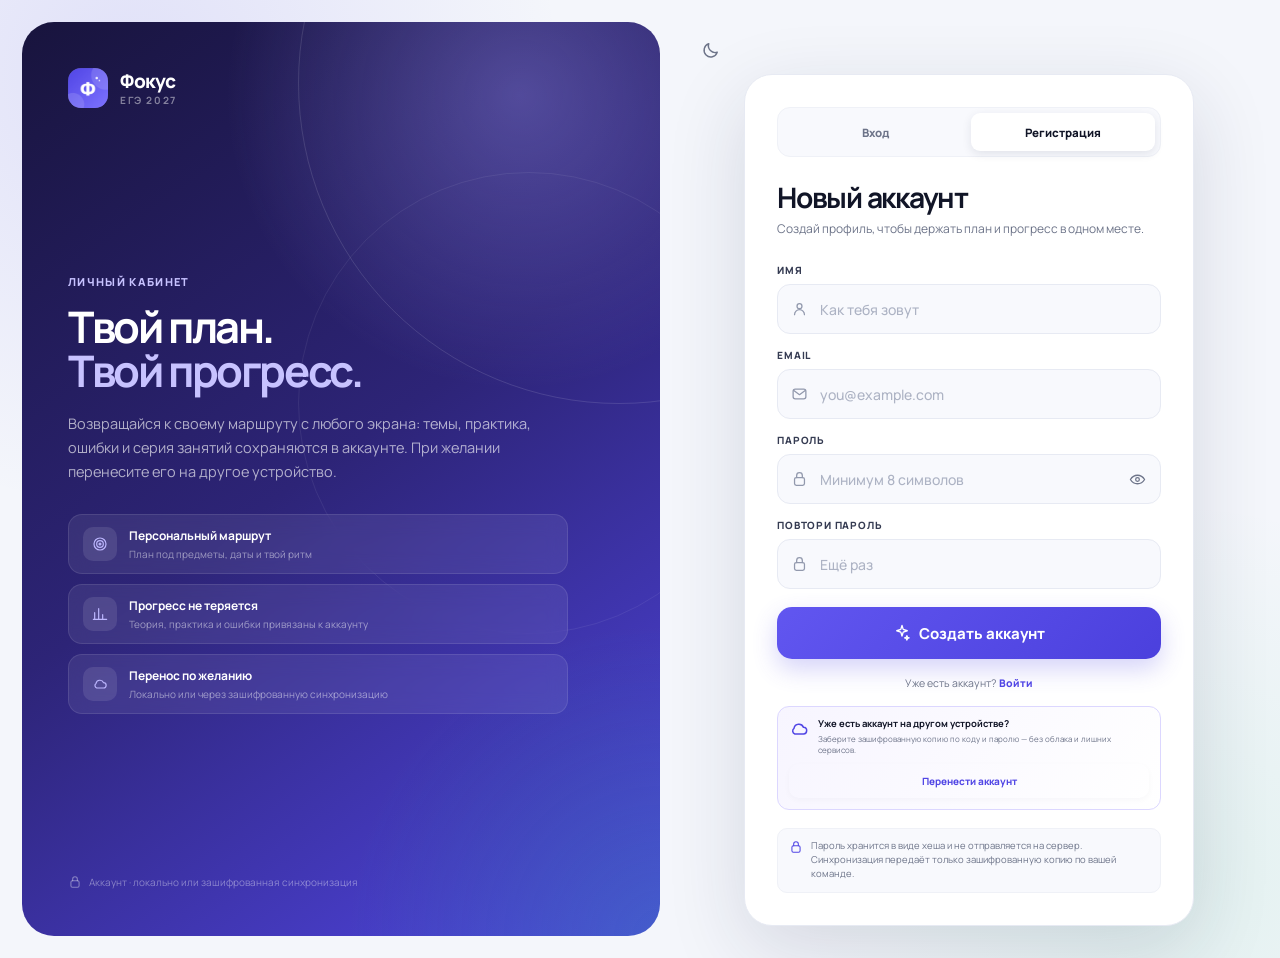
==== commit bc10840e: "Add files via upload" ====
--- a/index.html
+++ b/index.html
@@ -1,8 +1,8 @@
-<!DOCTYPE html>
-<html lang="ru">
-<head>
-<meta charset="UTF-8">
-<meta name="viewport" content="width=device-width, initial-scale=1.0">
+<!DOCTYPE html>
+<html lang="ru">
+<head>
+<meta charset="UTF-8">
+<meta name="viewport" content="width=device-width, initial-scale=1.0">
 <meta name="theme-color" content="#5146e5">
 <script>
 (function () {
@@ -15,14477 +15,40 @@
   }
 })();
 </script>
-<title>Фокус — подготовка к ЕГЭ</title>
-<link rel="preconnect" href="https://fonts.googleapis.com">
-<link rel="preconnect" href="https://fonts.gstatic.com" crossorigin>
-<link href="https://fonts.googleapis.com/css2?family=Manrope:wght@400;500;600;700;800&display=swap" rel="stylesheet">
-<link rel="manifest" href="manifest.webmanifest">
-<link rel="apple-touch-icon" href="icons/icon-180.png">
-<meta name="apple-mobile-web-app-capable" content="yes">
-<meta name="mobile-web-app-capable" content="yes">
-<meta name="apple-mobile-web-app-status-bar-style" content="default">
-<meta name="apple-mobile-web-app-title" content="Фокус ЕГЭ">
-<meta name="application-name" content="Фокус ЕГЭ">
-<style>
-:root{
-  --bg:#f4f6fb;
-  --surface:#ffffff;
-  --surface-2:#f8f9fd;
-  --ink:#111527;
-  --ink-2:#353b52;
-  --muted:#6d7489;
-  --muted-2:#9299ad;
-  --line:#e7eaf3;
-  --line-2:#eff1f7;
-  --brand:#5146e5;
-  --brand-dark:#3e34c9;
-  --brand-soft:#eeecff;
-  --brand-soft-2:#f5f3ff;
-  --mint:#12b76a;
-  --mint-soft:#e7f8f0;
-  --orange:#f79009;
-  --orange-soft:#fff4e5;
-  --red:#f04438;
-  --red-soft:#feeceb;
-  --blue:#2e90fa;
-  --blue-soft:#eaf4ff;
-  --radius-xl:28px;
-  --radius-lg:22px;
-  --radius-md:16px;
-  --radius-sm:12px;
-  --shadow:0 12px 40px rgba(31,36,68,.06);
-  --shadow-lg:0 24px 80px rgba(31,36,68,.14);
-  --font:'Manrope','Segoe UI Variable Display','Segoe UI',system-ui,-apple-system,sans-serif;
-}
-*{box-sizing:border-box;margin:0;padding:0}
-html{scroll-behavior:smooth}
-body{
-  font-family:var(--font);
-  background:var(--bg);
-  color:var(--ink);
-  min-height:100vh;
-  -webkit-font-smoothing:antialiased;
-  text-rendering:optimizeLegibility;
-}
-body.modal-open{overflow:hidden}
-button,input,select,textarea{font:inherit;color:inherit}
-button{cursor:pointer;border:0;background:none}
-a{color:inherit;text-decoration:none}
-svg{display:block;flex:none}
-::selection{background:#cfcaff;color:#231d73}
-::-webkit-scrollbar{width:8px;height:8px}
-::-webkit-scrollbar-track{background:transparent}
-::-webkit-scrollbar-thumb{background:#d5d9e6;border-radius:20px}
-::-webkit-scrollbar-thumb:hover{background:#bcc2d4}
-:focus-visible{outline:3px solid rgba(81,70,229,.32);outline-offset:2px}
-
-@keyframes fadeUp{from{opacity:0;transform:translateY(10px)}to{opacity:1;transform:none}}
-@keyframes fadeIn{from{opacity:0}to{opacity:1}}
-@keyframes popIn{from{opacity:0;transform:translateY(16px) scale(.985)}to{opacity:1;transform:none}}
-@keyframes pulseSoft{0%,100%{box-shadow:0 0 0 0 rgba(81,70,229,.2)}50%{box-shadow:0 0 0 8px rgba(81,70,229,0)}}
-.fade-up{animation:fadeUp .35s ease both}
-
-.brand{display:flex;align-items:center;gap:12px;font-weight:800;letter-spacing:-.03em}
-.brand-mark{
-  width:40px;height:40px;border-radius:13px;display:grid;place-items:center;
-  background:linear-gradient(145deg,#6d62ff,#453ad0);color:#fff;
-  box-shadow:0 8px 20px rgba(81,70,229,.28);flex:none;
-}
-.brand-mark svg{width:22px;height:22px}
-.brand-name{font-size:19px;line-height:1}
-.brand-name small{display:block;font-size:10px;letter-spacing:.16em;text-transform:uppercase;color:var(--muted);font-weight:700;margin-top:4px}
-
-.btn{
-  display:inline-flex;align-items:center;justify-content:center;gap:8px;
-  height:44px;padding:0 18px;border-radius:13px;font-size:14px;font-weight:750;
-  transition:transform .15s ease,background .15s ease,border-color .15s ease,box-shadow .15s ease;
-  white-space:nowrap;
-}
-.btn svg{width:18px;height:18px}
-.btn:hover{transform:translateY(-1px)}
-.btn:active{transform:translateY(0)}
-.btn-primary{
-  background:linear-gradient(135deg,#6156f0,#4b40dd);color:#fff;
-  box-shadow:0 10px 24px rgba(81,70,229,.24);
-}
-.btn-primary:hover{box-shadow:0 14px 28px rgba(81,70,229,.3)}
-.btn-secondary{background:var(--surface);border:1px solid var(--line);color:var(--ink);box-shadow:0 2px 6px rgba(31,36,68,.03)}
-.btn-secondary:hover{border-color:#cfd4e3;background:#fcfcff}
-.btn-soft{background:var(--brand-soft);color:var(--brand);}
-.btn-soft:hover{background:#e5e2ff}
-.btn-ghost{color:var(--muted);}
-.btn-ghost:hover{background:var(--surface-2);color:var(--ink)}
-.btn-danger{background:var(--red-soft);color:var(--red);}
-.btn-sm{height:34px;padding:0 12px;border-radius:10px;font-size:12.5px;gap:6px}
-.btn-sm svg{width:15px;height:15px}
-.btn-lg{height:52px;padding:0 24px;border-radius:15px;font-size:15px}
-.btn-block{width:100%}
-.btn[disabled]{opacity:.45;pointer-events:none;box-shadow:none}
-.icon-btn{
-  width:40px;height:40px;border-radius:12px;display:grid;place-items:center;color:var(--muted);
-  border:1px solid transparent;transition:.15s;
-}
-.icon-btn:hover{background:var(--surface-2);color:var(--ink);border-color:var(--line)}
-.icon-btn svg{width:19px;height:19px}
-
-.card{
-  background:var(--surface);border:1px solid var(--line);border-radius:var(--radius-lg);
-  box-shadow:0 2px 12px rgba(31,36,68,.025);
-}
-.pad{padding:24px}
-.eyebrow{
-  display:inline-flex;align-items:center;gap:7px;font-size:11px;font-weight:800;
-  letter-spacing:.12em;text-transform:uppercase;color:var(--brand);
-}
-.eyebrow.muted{color:var(--muted)}
-h1,h2,h3,h4{letter-spacing:-.03em}
-.muted{color:var(--muted)}
-.small{font-size:12.5px}
-.mono{font-variant-numeric:tabular-nums}
-
-.onboarding{
-  min-height:100vh;padding:22px;display:grid;grid-template-columns:minmax(380px,43%) 1fr;
-  gap:20px;background:
-    radial-gradient(circle at 8% 8%,rgba(81,70,229,.08),transparent 28%),
-    radial-gradient(circle at 92% 92%,rgba(18,183,106,.07),transparent 24%),
-    #f4f6fb;
-}
-.ob-aside{
-  position:relative;overflow:hidden;border-radius:32px;padding:46px;
-  background:linear-gradient(150deg,#18143d 0%,#2d2477 44%,#5146e5 100%);
-  color:#fff;display:flex;flex-direction:column;min-height:calc(100vh - 44px);
-}
-.ob-aside:before,.ob-aside:after{
-  content:"";position:absolute;border-radius:50%;border:1px solid rgba(255,255,255,.13);pointer-events:none;
-}
-.ob-aside:before{width:620px;height:620px;right:-260px;top:-250px}
-.ob-aside:after{width:440px;height:440px;right:-90px;top:140px;border-color:rgba(255,255,255,.08)}
-.ob-aside .brand{position:relative;z-index:1;margin-bottom:auto}
-.ob-aside .brand-name{color:#fff}
-.ob-aside .brand-name small{color:rgba(255,255,255,.48)}
-.ob-aside .brand-mark{background:rgba(255,255,255,.12);box-shadow:inset 0 0 0 1px rgba(255,255,255,.15);backdrop-filter:blur(8px)}
-.ob-aside-inner{position:relative;z-index:1;padding:70px 0 36px}
-.ob-aside h1{font-size:clamp(32px,3.1vw,48px);line-height:1.04;letter-spacing:-.05em;max-width:540px}
-.ob-aside h1 span{color:#c7c2ff}
-.ob-aside p{color:rgba(255,255,255,.66);font-size:15px;line-height:1.65;max-width:480px;margin-top:20px}
-.ob-preview{
-  margin-top:34px;background:rgba(255,255,255,.08);border:1px solid rgba(255,255,255,.13);
-  border-radius:22px;padding:18px;backdrop-filter:blur(12px);max-width:490px;
-}
-.ob-preview-head{display:flex;justify-content:space-between;align-items:center;font-size:11px;font-weight:800;text-transform:uppercase;letter-spacing:.1em;color:rgba(255,255,255,.5);margin-bottom:13px}
-.ob-preview-head span:last-child{color:#a9a2ff}
-.ob-mini-session{display:flex;align-items:center;gap:12px;background:rgba(255,255,255,.08);border-radius:14px;padding:12px 13px;margin-top:8px}
-.ob-mini-session .mini-ico{width:34px;height:34px;border-radius:10px;display:grid;place-items:center;background:rgba(255,255,255,.12);font-weight:800;font-size:13px;flex:none}
-.ob-mini-session b{display:block;font-size:12.5px;font-weight:700}
-.ob-mini-session small{display:block;font-size:10.5px;color:rgba(255,255,255,.48);margin-top:2px}
-.ob-mini-session .mini-time{margin-left:auto;font-size:10.5px;color:rgba(255,255,255,.6);font-weight:700;white-space:nowrap}
-.ob-points{display:flex;flex-wrap:wrap;gap:8px;margin-top:26px;position:relative;z-index:1}
-.ob-point{display:flex;align-items:center;gap:7px;font-size:11.5px;font-weight:650;color:rgba(255,255,255,.72);background:rgba(255,255,255,.08);border:1px solid rgba(255,255,255,.09);padding:7px 11px;border-radius:20px}
-.ob-point svg{width:13px;height:13px;color:#8ee8bd}
-
-.ob-card{
-  background:rgba(255,255,255,.92);border:1px solid rgba(255,255,255,.9);border-radius:32px;
-  box-shadow:0 30px 90px rgba(37,41,80,.08);display:flex;flex-direction:column;
-  min-height:calc(100vh - 44px);overflow:hidden;backdrop-filter:blur(10px);
-}
-.ob-head{padding:32px 44px 0;display:flex;align-items:center;justify-content:space-between;gap:20px}
-.ob-progress{display:flex;align-items:center;gap:10px;flex:1;max-width:380px}
-.ob-progress-track{height:6px;border-radius:20px;background:#eceef6;flex:1;overflow:hidden}
-.ob-progress-bar{height:100%;border-radius:20px;background:linear-gradient(90deg,#7a70ff,#5146e5);transition:width .35s ease}
-.ob-step-count{font-size:11.5px;font-weight:800;color:var(--muted);white-space:nowrap}
-.ob-close{font-size:12px;font-weight:700;color:var(--muted);padding:8px 12px;border-radius:10px}
-.ob-close:hover{background:var(--surface-2);color:var(--ink)}
-.ob-head-actions{display:flex;align-items:center;gap:4px}
-.ob-head-actions .icon-btn{width:34px;height:34px;border-radius:10px}
-.ob-body{padding:42px 44px 20px;flex:1;overflow-y:auto;animation:fadeUp .3s ease both}
-.ob-body h2{font-size:clamp(26px,2.4vw,36px);line-height:1.08;letter-spacing:-.04em;margin:11px 0 10px}
-.ob-sub{color:var(--muted);font-size:14px;line-height:1.6;max-width:620px}
-.ob-field{margin-top:28px}
-.ob-label{font-size:12px;font-weight:800;text-transform:uppercase;letter-spacing:.08em;color:var(--ink-2);margin-bottom:10px;display:flex;justify-content:space-between;align-items:center;gap:12px}
-.ob-label span{text-transform:none;letter-spacing:0;color:var(--muted);font-weight:650;font-size:12px}
-.text-input,.select-input{
-  width:100%;height:48px;border:1px solid var(--line);border-radius:13px;background:#fff;
-  padding:0 15px;font-size:14px;font-weight:600;transition:.15s;
-}
-.text-input:hover,.select-input:hover{border-color:#cfd4e3}
-.text-input:focus,.select-input:focus{outline:none;border-color:#8b83ee;box-shadow:0 0 0 4px rgba(81,70,229,.09)}
-.text-input::placeholder{color:#adb3c4;font-weight:500}
-.ob-name-row{display:grid;grid-template-columns:1fr 200px;gap:14px;align-items:end}
-.choice-grid{display:grid;grid-template-columns:1fr 1fr;gap:12px;margin-top:24px}
-.choice-card{
-  position:relative;display:flex;align-items:center;gap:14px;text-align:left;
-  background:#fff;border:1.5px solid var(--line);border-radius:18px;padding:17px;
-  transition:.16s ease;min-height:84px;
-}
-.choice-card:hover{border-color:#c9c5f5;transform:translateY(-1px);box-shadow:0 10px 24px rgba(37,41,80,.05)}
-.choice-card.selected{border-color:var(--brand);background:linear-gradient(135deg,#f7f6ff,#f0eeff);box-shadow:0 0 0 3px rgba(81,70,229,.07)}
-.choice-card .check-dot{
-  position:absolute;right:12px;top:12px;width:20px;height:20px;border-radius:50%;
-  border:1.5px solid #d6dae7;background:#fff;display:grid;place-items:center;transition:.15s;
-}
-.choice-card .check-dot svg{width:11px;height:11px;color:#fff;opacity:0}
-.choice-card.selected .check-dot{border-color:var(--brand);background:var(--brand)}
-.choice-card.selected .check-dot svg{opacity:1}
-.subject-mark{
-  width:48px;height:48px;border-radius:14px;display:grid;place-items:center;flex:none;
-  font-size:17px;font-weight:800;letter-spacing:-.04em;
-  background:var(--subj-soft,#eef0ff);color:var(--subj-color,#5146e5);
-}
-.choice-card b{display:block;font-size:13.5px;letter-spacing:-.01em}
-.choice-card small{display:block;font-size:11px;color:var(--muted);margin-top:4px;line-height:1.35}
-.choice-card .choice-spacer{width:20px}
-
-.goal-list{display:flex;flex-direction:column;gap:12px;margin-top:26px}
-.goal-row{
-  border:1px solid var(--line);border-radius:18px;padding:16px 18px;background:#fff;
-  display:grid;grid-template-columns:minmax(180px,1fr) minmax(170px,1.2fr) auto;gap:20px;align-items:center;
-}
-.goal-subject{display:flex;align-items:center;gap:12px;min-width:0}
-.goal-subject b{font-size:13px;display:block;white-space:nowrap;overflow:hidden;text-overflow:ellipsis}
-.goal-subject small{font-size:10.5px;color:var(--muted);display:block;margin-top:3px}
-.goal-range{display:flex;align-items:center;gap:12px}
-.goal-range input{flex:1;accent-color:var(--brand);height:4px}
-.goal-value{width:58px;text-align:center;background:var(--surface-2);border-radius:9px;padding:6px 4px;font-size:12px;font-weight:800}
-.level-seg{display:flex;gap:4px;background:var(--surface-2);padding:4px;border-radius:11px}
-.level-seg button{font-size:10.5px;font-weight:700;color:var(--muted);padding:7px 9px;border-radius:8px;transition:.15s;white-space:nowrap}
-.level-seg button:hover{color:var(--ink)}
-.level-seg button.active{background:#fff;color:var(--ink);box-shadow:0 2px 7px rgba(31,36,68,.09)}
-.level-hint{font-size:11px;color:var(--muted);display:flex;gap:7px;align-items:flex-start;line-height:1.5;background:var(--surface-2);border-radius:12px;padding:11px 13px;margin-top:14px}
-.level-hint svg{width:14px;height:14px;color:var(--brand);margin-top:1px}
-
-.range-wrap{display:flex;align-items:center;gap:14px}
-.range-wrap input[type=range]{flex:1;accent-color:var(--brand);height:5px}
-.range-bubble{min-width:92px;text-align:center;background:var(--brand-soft);color:var(--brand);border-radius:11px;padding:9px 12px;font-size:12.5px;font-weight:800;white-space:nowrap}
-.seg-chips{display:flex;flex-wrap:wrap;gap:7px}
-.seg-chip,.day-chip,.time-chip{
-  height:36px;padding:0 13px;border-radius:10px;border:1px solid var(--line);background:#fff;
-  font-size:11.5px;font-weight:750;color:var(--muted);transition:.15s;
-}
-.seg-chip:hover,.day-chip:hover,.time-chip:hover{border-color:#c9c5f5;color:var(--ink)}
-.seg-chip.active,.day-chip.active,.time-chip.active{background:var(--brand);border-color:var(--brand);color:#fff;box-shadow:0 5px 12px rgba(81,70,229,.2)}
-.day-chips{display:flex;gap:6px;flex-wrap:wrap}
-.day-chip{width:44px;padding:0;display:grid;place-items:center}
-.time-chips{display:flex;gap:7px;flex-wrap:wrap}
-.time-chip{font-variant-numeric:tabular-nums}
-.form-grid{display:grid;grid-template-columns:1fr 1fr;gap:16px}
-.form-grid .full{grid-column:1/-1}
-.form-label{display:block;font-size:11px;text-transform:uppercase;letter-spacing:.07em;font-weight:800;color:var(--ink-2);margin-bottom:8px}
-.form-hint{font-size:10.5px;color:var(--muted);line-height:1.5;margin-top:6px}
-.week-load-preview{display:flex;align-items:center;justify-content:space-between;gap:16px;margin-top:18px;padding:14px 16px;background:var(--surface-2);border:1px solid var(--line-2);border-radius:14px}
-.week-load-preview b{font-size:14px}
-.week-load-dots{display:flex;gap:4px}
-.week-load-dot{width:24px;height:7px;border-radius:8px;background:#e2e5ef}
-.week-load-dot.on{background:linear-gradient(90deg,#7a70ff,#5146e5)}
-.notice{display:flex;gap:10px;align-items:flex-start;padding:13px 15px;border-radius:13px;font-size:11.5px;line-height:1.55;color:var(--ink-2);background:var(--brand-soft-2);border:1px solid #e7e3ff}
-.notice svg{width:15px;height:15px;color:var(--brand);margin-top:1px}
-.notice.orange{background:var(--orange-soft);border-color:#ffe5bf}
-.notice.orange svg{color:var(--orange)}
-.notice.red{background:var(--red-soft);border-color:#ffd6d2}
-.notice.red svg{color:var(--red)}
-.support-grid{display:grid;grid-template-columns:1fr 1fr;gap:12px;margin-top:24px}
-.support-card{border:1.5px solid var(--line);border-radius:17px;padding:16px;background:#fff;display:flex;gap:12px;align-items:flex-start;transition:.15s}
-.support-card:hover{border-color:#c9c5f5}
-.support-card.selected{border-color:var(--brand);background:var(--brand-soft-2)}
-.support-check{width:19px;height:19px;border-radius:6px;border:1.5px solid #d3d8e5;background:#fff;display:grid;place-items:center;flex:none;margin-top:1px}
-.support-check svg{width:12px;height:12px;color:#fff;opacity:0}
-.support-card.selected .support-check{background:var(--brand);border-color:var(--brand)}
-.support-card.selected .support-check svg{opacity:1}
-.support-card b{display:block;font-size:12px;line-height:1.3}
-.support-card small{display:block;font-size:10.5px;color:var(--muted);line-height:1.45;margin-top:4px}
-.summary-card{border:1px solid var(--line);border-radius:20px;padding:22px;margin-top:24px;background:linear-gradient(160deg,#fbfbff,#f5f5ff)}
-.summary-top{display:flex;gap:14px;align-items:center;justify-content:space-between;padding-bottom:18px;border-bottom:1px solid #e8e6fa;margin-bottom:18px}
-.summary-top b{font-size:18px;letter-spacing:-.03em}
-.summary-top small{display:block;color:var(--muted);font-size:11px;margin-top:4px}
-.summary-ring{width:76px;height:76px;position:relative;flex:none}
-.summary-ring svg{width:76px;height:76px;transform:rotate(-90deg)}
-.summary-ring span{position:absolute;inset:0;display:grid;place-items:center;font-size:17px;font-weight:800}
-.summary-grid{display:grid;grid-template-columns:1fr 1fr;gap:12px}
-.summary-item{background:rgba(255,255,255,.75);border:1px solid #ecebfa;border-radius:12px;padding:12px 13px}
-.summary-item small{display:block;font-size:9.5px;text-transform:uppercase;letter-spacing:.07em;font-weight:800;color:var(--muted);margin-bottom:5px}
-.summary-item b{font-size:12.5px;line-height:1.4}
-.summary-subjects{display:flex;flex-wrap:wrap;gap:6px;margin-top:14px}
-.mini-subject{display:inline-flex;align-items:center;gap:6px;background:#fff;border:1px solid #e9e8f7;border-radius:20px;padding:5px 9px;font-size:10px;font-weight:700;color:var(--ink-2)}
-.mini-dot{width:7px;height:7px;border-radius:50%;background:var(--dot,#5146e5)}
-.ob-footer{
-  padding:20px 44px 30px;display:flex;align-items:center;justify-content:space-between;gap:16px;
-  border-top:1px solid var(--line-2);background:rgba(255,255,255,.7);
-}
-.ob-footer-meta{font-size:11px;color:var(--muted);line-height:1.45;max-width:340px}
-.ob-footer-actions{display:flex;gap:10px}
-
-.shell{display:grid;grid-template-columns:252px minmax(0,1fr);min-height:100vh}
-.sidebar{
-  position:sticky;top:0;height:100vh;background:var(--surface);border-right:1px solid var(--line);
-  padding:24px 15px 18px;display:flex;flex-direction:column;z-index:20;
-}
-.sidebar .brand{padding:0 8px 0 10px;margin-bottom:30px}
-.sidebar .brand-mark{width:38px;height:38px}
-.sidebar .brand-name{font-size:18px}
-.nav-label{font-size:9.5px;text-transform:uppercase;letter-spacing:.13em;font-weight:800;color:var(--muted-2);padding:0 13px;margin:0 0 9px}
-.nav{display:flex;flex-direction:column;gap:3px}
-.nav + .nav-label{margin-top:24px}
-.nav-item{
-  display:flex;align-items:center;gap:11px;height:42px;padding:0 13px;border-radius:11px;
-  font-size:12.5px;font-weight:700;color:var(--muted);transition:.15s;position:relative;
-}
-.nav-item svg{width:19px;height:19px;stroke-width:1.9}
-.nav-item:hover{background:var(--surface-2);color:var(--ink)}
-.nav-item.active{background:linear-gradient(135deg,#f0eeff,#eaE7ff);color:var(--brand)}
-.nav-item.active:before{content:"";position:absolute;left:-15px;top:9px;bottom:9px;width:3px;border-radius:0 3px 3px 0;background:var(--brand)}
-.nav-badge{margin-left:auto;min-width:19px;height:19px;padding:0 5px;border-radius:8px;display:grid;place-items:center;background:var(--red);color:#fff;font-size:9.5px;font-weight:800}
-.sidebar-bottom{margin-top:auto;padding-top:18px}
-.mini-profile{
-  display:flex;align-items:center;gap:10px;padding:11px;border:1px solid var(--line-2);
-  border-radius:14px;background:var(--surface-2);
-}
-.avatar{
-  width:37px;height:37px;border-radius:11px;display:grid;place-items:center;flex:none;
-  background:linear-gradient(135deg,#dcd8ff,#c7c1ff);color:#352ba8;font-size:13px;font-weight:800;
-}
-.mini-profile b{display:block;font-size:11.5px;white-space:nowrap;overflow:hidden;text-overflow:ellipsis;max-width:120px}
-.mini-profile small{display:block;font-size:9.5px;color:var(--muted);margin-top:3px}
-.sidebar-note{font-size:9.5px;color:var(--muted-2);line-height:1.5;padding:14px 8px 0}
-.main-wrap{min-width:0;display:flex;flex-direction:column}
-.topbar{
-  height:74px;padding:0 32px;display:flex;align-items:center;justify-content:space-between;gap:20px;
-  border-bottom:1px solid rgba(231,234,243,.8);background:rgba(244,246,251,.75);
-  backdrop-filter:blur(14px);position:sticky;top:0;z-index:15;
-}
-.topbar-left{display:flex;align-items:center;gap:12px;min-width:0}
-.topbar h1{font-size:19px;letter-spacing:-.03em;white-space:nowrap}
-.topbar-date{font-size:10.5px;color:var(--muted);padding-left:12px;border-left:1px solid var(--line);white-space:nowrap}
-.topbar-right{display:flex;align-items:center;gap:8px}
-.countdown-pill{
-  display:flex;align-items:center;gap:9px;height:40px;padding:0 13px;border-radius:12px;
-  background:#fff;border:1px solid var(--line);font-size:11px;font-weight:700;color:var(--ink-2);
-}
-.countdown-pill .pulse-dot{width:7px;height:7px;border-radius:50%;background:var(--orange);box-shadow:0 0 0 4px var(--orange-soft)}
-.countdown-pill b{font-size:12.5px;color:var(--ink)}
-.streak-pill{display:flex;align-items:center;gap:6px;height:40px;padding:0 12px;border-radius:12px;background:#fff;border:1px solid var(--line);font-size:11px;font-weight:800;color:var(--ink-2)}
-.streak-pill svg{width:16px;height:16px;color:#f79009}
-.content{padding:28px 32px 60px;max-width:1540px;width:100%;margin:0 auto;animation:fadeIn .2s ease both}
-.page-head{display:flex;align-items:flex-start;justify-content:space-between;gap:22px;margin-bottom:22px}
-.page-head h1{font-size:clamp(25px,2.4vw,34px);line-height:1.08;letter-spacing:-.045em}
-.page-head p{font-size:12.5px;color:var(--muted);margin-top:7px;line-height:1.5}
-.page-actions{display:flex;gap:8px;align-items:center;flex-wrap:wrap}
-.section-head{display:flex;align-items:center;justify-content:space-between;gap:14px;margin:28px 0 14px}
-.section-head h2{font-size:17px;letter-spacing:-.03em}
-.section-head p{font-size:11px;color:var(--muted);margin-top:3px}
-.section-link{font-size:11px;font-weight:800;color:var(--brand);display:flex;align-items:center;gap:4px}
-.section-link svg{width:14px;height:14px}
-.section-link:hover{color:var(--brand-dark)}
-
-.hero{
-  position:relative;overflow:hidden;border-radius:var(--radius-xl);padding:30px 34px;color:#fff;
-  background:
-    radial-gradient(circle at 78% 10%,rgba(160,152,255,.45),transparent 32%),
-    radial-gradient(circle at 100% 100%,rgba(18,183,106,.22),transparent 30%),
-    linear-gradient(125deg,#1d1845 0%,#332885 48%,#5146e5 100%);
-  display:grid;grid-template-columns:1.45fr .8fr;gap:24px;min-height:236px;
-  box-shadow:0 22px 50px rgba(49,41,145,.18);
-}
-.hero:before{content:"";position:absolute;width:430px;height:430px;border:1px solid rgba(255,255,255,.11);border-radius:50%;right:-150px;top:-190px}
-.hero:after{content:"";position:absolute;width:300px;height:300px;border:1px solid rgba(255,255,255,.07);border-radius:50%;right:-40px;top:-110px}
-.hero-copy{position:relative;z-index:1;display:flex;flex-direction:column;align-items:flex-start}
-.hero .eyebrow{color:#bdb7ff}
-.hero h1{font-size:clamp(28px,3vw,40px);line-height:1.06;letter-spacing:-.05em;margin:12px 0 10px;max-width:620px}
-.hero p{color:rgba(255,255,255,.62);font-size:12.5px;line-height:1.55;max-width:540px}
-.hero-actions{display:flex;gap:9px;margin-top:auto;padding-top:20px;flex-wrap:wrap}
-.hero .btn-primary{background:#fff;color:#352ba8;box-shadow:0 10px 24px rgba(0,0,0,.13)}
-.hero .btn-primary:hover{background:#f5f4ff}
-.hero .btn-secondary{background:rgba(255,255,255,.1);border-color:rgba(255,255,255,.16);color:#fff;box-shadow:none;backdrop-filter:blur(8px)}
-.hero .btn-secondary:hover{background:rgba(255,255,255,.16)}
-.hero-side{position:relative;z-index:1;display:flex;flex-direction:column;justify-content:center;align-items:flex-end;gap:12px}
-.hero-focus{
-  background:rgba(255,255,255,.1);border:1px solid rgba(255,255,255,.15);border-radius:19px;
-  padding:16px;width:100%;max-width:290px;backdrop-filter:blur(12px);
-}
-.hero-focus-top{display:flex;align-items:center;justify-content:space-between;gap:10px;font-size:9.5px;text-transform:uppercase;letter-spacing:.1em;font-weight:800;color:rgba(255,255,255,.5);margin-bottom:12px}
-.hero-focus-top span:last-child{color:#dedaff}
-.hero-focus-row{display:flex;align-items:center;gap:11px}
-.hero-focus-row .mini-subj{width:38px;height:38px;border-radius:11px;display:grid;place-items:center;background:rgba(255,255,255,.13);font-weight:800;font-size:13px;flex:none}
-.hero-focus-row b{display:block;font-size:12.5px;line-height:1.3}
-.hero-focus-row small{display:block;font-size:10px;color:rgba(255,255,255,.53);margin-top:3px}
-.hero-focus-bottom{display:flex;align-items:center;gap:7px;margin-top:13px;font-size:10px;color:rgba(255,255,255,.66)}
-.hero-focus-bottom svg{width:13px;height:13px;color:#9ef0c6}
-.hero-ring{position:relative;width:88px;height:88px;flex:none}
-.hero-ring svg{width:88px;height:88px;transform:rotate(-90deg)}
-.hero-ring-label{position:absolute;inset:0;display:grid;place-items:center;text-align:center}
-.hero-ring-label b{font-size:19px;line-height:1;display:block}
-.hero-ring-label small{font-size:8px;color:rgba(255,255,255,.55);display:block;margin-top:2px}
-.hero-focus .ring-wrap{display:flex;align-items:center;gap:14px;margin-top:2px}
-
-.countdown-grid{display:grid;grid-template-columns:repeat(4,minmax(0,1fr));gap:12px;margin-top:16px}
-.countdown-card{
-  background:var(--surface);border:1px solid var(--line);border-radius:18px;padding:16px 17px;
-  position:relative;overflow:hidden;transition:.16s;
-}
-.countdown-card:hover{transform:translateY(-2px);box-shadow:var(--shadow)}
-.countdown-card:before{content:"";position:absolute;left:0;top:0;bottom:0;width:3px;background:var(--subj-color,var(--brand))}
-.countdown-top{display:flex;align-items:center;justify-content:space-between;gap:10px}
-.countdown-subject{display:flex;align-items:center;gap:8px;min-width:0}
-.countdown-subject .dot{width:8px;height:8px;border-radius:50%;background:var(--subj-color,var(--brand));flex:none}
-.countdown-subject b{font-size:11px;white-space:nowrap;overflow:hidden;text-overflow:ellipsis;color:var(--ink-2)}
-.countdown-top small{font-size:9px;color:var(--muted);white-space:nowrap}
-.countdown-days{display:flex;align-items:baseline;gap:5px;margin-top:12px}
-.countdown-days b{font-size:27px;letter-spacing:-.05em;line-height:1;font-variant-numeric:tabular-nums}
-.countdown-days span{font-size:10px;color:var(--muted);font-weight:650}
-.countdown-date{font-size:9.5px;color:var(--muted);margin-top:5px}
-.countdown-bar{height:4px;border-radius:8px;background:#eef0f7;margin-top:12px;overflow:hidden}
-.countdown-bar span{display:block;height:100%;border-radius:8px;background:var(--subj-color,var(--brand));transition:width .5s}
-
-.dash-grid{display:grid;grid-template-columns:minmax(0,1.5fr) minmax(300px,.85fr);gap:16px;margin-top:16px}
-.today-card .card-head,.advisor-card .card-head{display:flex;align-items:flex-start;justify-content:space-between;gap:14px;margin-bottom:16px}
-.card-head h3{font-size:15px;letter-spacing:-.025em}
-.card-head p{font-size:10.5px;color:var(--muted);margin-top:4px}
-.today-sessions{display:flex;flex-direction:column;gap:8px}
-.session-row{
-  display:grid;grid-template-columns:44px minmax(0,1fr) auto;gap:12px;align-items:center;
-  padding:11px 12px;border:1px solid var(--line-2);border-radius:14px;background:#fbfbfe;
-  transition:.15s;
-}
-.session-row:hover{border-color:#ddd9f7;background:#fff}
-.session-row.done{opacity:.55;background:var(--surface-2)}
-.session-row.done .session-row-title{text-decoration:line-through}
-.session-subj{
-  width:40px;height:40px;border-radius:11px;display:grid;place-items:center;flex:none;
-  background:var(--subj-soft,#eef0ff);color:var(--subj-color,#5146e5);font-size:12.5px;font-weight:800;
-}
-.session-row-title{font-size:12px;font-weight:750;line-height:1.3;white-space:nowrap;overflow:hidden;text-overflow:ellipsis}
-.session-row-meta{display:flex;align-items:center;gap:7px;font-size:9.5px;color:var(--muted);margin-top:4px;flex-wrap:wrap}
-.session-row-meta .dot{width:3px;height:3px;border-radius:50%;background:#c8cdda}
-.session-row-time{font-size:9.5px;color:var(--muted);font-weight:700;text-align:right;white-space:nowrap}
-.session-row-actions{display:flex;gap:5px;align-items:center}
-.session-row-actions .btn{height:29px;padding:0 9px;border-radius:8px;font-size:10px}
-.session-row-actions .btn svg{width:13px;height:13px}
-.session-row-actions .icon-btn{width:29px;height:29px;border-radius:8px}
-.session-row-actions .icon-btn svg{width:15px;height:15px}
-.empty-state{padding:28px 16px;text-align:center;border:1px dashed #dfe3ee;border-radius:15px;background:#fcfcff}
-.empty-state .empty-ico{width:42px;height:42px;border-radius:13px;display:grid;place-items:center;background:var(--brand-soft);color:var(--brand);margin:0 auto 10px}
-.empty-state .empty-ico svg{width:20px;height:20px}
-.empty-state b{display:block;font-size:12px}
-.empty-state small{display:block;font-size:10.5px;color:var(--muted);margin-top:4px;line-height:1.5}
-.empty-state .btn{margin-top:12px}
-
-.advisor-timeline{display:flex;flex-direction:column;gap:0;margin-top:4px}
-.advisor-item{display:grid;grid-template-columns:52px 12px 1fr;gap:9px;min-height:42px;position:relative}
-.advisor-time{font-size:9.5px;color:var(--muted);font-weight:700;padding-top:2px;text-align:right;font-variant-numeric:tabular-nums}
-.advisor-line{display:flex;flex-direction:column;align-items:center}
-.advisor-dot{width:7px;height:7px;border-radius:50%;background:var(--dot,#b9bdd0);margin-top:4px;flex:none;z-index:1}
-.advisor-line:after{content:"";width:1px;background:#e4e7f0;flex:1;margin-top:4px}
-.advisor-item:last-child .advisor-line:after{display:none}
-.advisor-content{padding-bottom:12px}
-.advisor-content b{font-size:10.5px;display:block}
-.advisor-content small{font-size:9.5px;color:var(--muted);display:block;margin-top:2px}
-.advisor-content .study-label{color:var(--brand);font-weight:800}
-.advisor-foot{border-top:1px solid var(--line-2);padding-top:12px;margin-top:auto;display:flex;align-items:center;justify-content:space-between;gap:10px}
-.advisor-foot span{font-size:9.5px;color:var(--muted)}
-.timer-inline{display:flex;align-items:center;gap:8px;background:var(--surface-2);border:1px solid var(--line-2);border-radius:10px;padding:5px 7px 5px 10px}
-.timer-inline > svg{width:14px;height:14px;color:var(--muted)}
-.timer-inline b{font-size:11px;font-variant-numeric:tabular-nums;letter-spacing:.02em}
-.timer-inline button{width:25px;height:25px;border-radius:7px;display:grid;place-items:center;background:#fff;border:1px solid var(--line);color:var(--ink-2)}
-.timer-inline button svg{width:12px;height:12px}
-
-.progress-split{display:grid;grid-template-columns:minmax(0,1.15fr) minmax(300px,.85fr);gap:16px;margin-top:16px}
-.week-bars{display:flex;align-items:flex-end;gap:8px;height:128px;padding-top:10px}
-.week-bar{flex:1;display:flex;flex-direction:column;justify-content:flex-end;align-items:center;gap:6px;height:100%}
-.week-bar-track{width:100%;max-width:34px;height:100%;background:var(--surface-2);border-radius:9px;display:flex;align-items:flex-end;overflow:hidden}
-.week-bar-fill{width:100%;border-radius:9px;background:linear-gradient(180deg,#8e85ff,#5146e5);min-height:3px;transition:height .5s}
-.week-bar.today .week-bar-fill{background:linear-gradient(180deg,#34d399,#12b76a)}
-.week-bar small{font-size:8.5px;color:var(--muted);font-weight:700}
-.week-bar b{font-size:8px;color:var(--muted-2);font-weight:600}
-.subject-progress-list{display:flex;flex-direction:column;gap:12px}
-.subject-progress-item{display:grid;grid-template-columns:1fr auto;gap:8px}
-.subject-progress-item b{font-size:10.5px}
-.subject-progress-item span{font-size:9.5px;color:var(--muted);font-weight:700}
-.subject-progress-track{height:6px;background:#eef0f7;border-radius:8px;overflow:hidden;grid-column:1/-1}
-.subject-progress-track i{display:block;height:100%;border-radius:8px;background:var(--subj-color,var(--brand))}
-
-.stat-grid{display:grid;grid-template-columns:repeat(4,minmax(0,1fr));gap:12px}
-.stat-card{background:var(--surface);border:1px solid var(--line);border-radius:17px;padding:16px 17px;display:flex;gap:12px;align-items:center}
-.stat-icon{width:39px;height:39px;border-radius:12px;display:grid;place-items:center;flex:none;background:var(--icon-bg,var(--brand-soft));color:var(--icon-color,var(--brand))}
-.stat-icon svg{width:18px;height:18px}
-.stat-card b{display:block;font-size:20px;letter-spacing:-.04em;line-height:1}
-.stat-card small{display:block;font-size:9.5px;color:var(--muted);margin-top:4px;line-height:1.3}
-.alert-banner{
-  display:flex;align-items:center;gap:13px;padding:13px 16px;border-radius:15px;
-  background:linear-gradient(100deg,#fff8ed,#fffdf9);border:1px solid #ffe7c2;margin-bottom:16px;
-}
-.alert-banner .alert-ico{width:35px;height:35px;border-radius:10px;background:#fff0d5;color:#b54708;display:grid;place-items:center;flex:none}
-.alert-banner .alert-ico svg{width:17px;height:17px}
-.alert-banner b{display:block;font-size:11.5px}
-.alert-banner small{display:block;font-size:10px;color:var(--muted);margin-top:2px}
-.alert-banner .btn{margin-left:auto;flex:none}
-
-.plan-toolbar{display:flex;align-items:center;justify-content:space-between;gap:14px;margin-bottom:14px;flex-wrap:wrap}
-.week-nav{display:flex;align-items:center;gap:6px}
-.week-nav .week-label{min-width:178px;text-align:center;font-size:12.5px;font-weight:800;padding:0 6px}
-.plan-toolbar-left{display:flex;align-items:center;gap:8px;flex-wrap:wrap}
-.plan-toolbar-right{display:flex;gap:7px;align-items:center;flex-wrap:wrap}
-.week-strip{display:grid;grid-template-columns:repeat(7,minmax(0,1fr));gap:7px;margin-bottom:16px}
-.day-tile{
-  background:var(--surface);border:1px solid var(--line);border-radius:14px;padding:10px 10px 9px;
-  text-align:left;position:relative;transition:.15s;min-height:107px;
-}
-.day-tile:hover{border-color:#cfcbf5;transform:translateY(-1px)}
-.day-tile.selected{border-color:var(--brand);box-shadow:0 0 0 3px rgba(81,70,229,.08);background:linear-gradient(180deg,#fff,#f8f7ff)}
-.day-tile.today .day-num{color:var(--brand)}
-.day-tile.buffer{background:repeating-linear-gradient(135deg,#fbfbfe,#fbfbfe 7px,#f7f8fc 7px,#f7f8fc 14px)}
-.day-tile-top{display:flex;align-items:center;justify-content:space-between;gap:5px}
-.day-name{font-size:8.5px;text-transform:uppercase;letter-spacing:.09em;font-weight:800;color:var(--muted)}
-.day-num{font-size:17px;font-weight:800;letter-spacing:-.04em;line-height:1;margin-top:7px;display:block}
-.day-today-label{font-size:7.5px;background:var(--brand-soft);color:var(--brand);border-radius:6px;padding:2px 5px;font-weight:800;text-transform:uppercase;letter-spacing:.05em}
-.day-dots{display:flex;gap:3px;flex-wrap:wrap;margin-top:10px}
-.day-dot{width:6px;height:6px;border-radius:50%;background:var(--subj-color,var(--brand));opacity:.9}
-.day-dot.done{background:var(--mint)}
-.day-summary{font-size:8.5px;color:var(--muted);margin-top:9px;line-height:1.3}
-.day-progress{height:3px;border-radius:4px;background:#eef0f7;margin-top:7px;overflow:hidden}
-.day-progress span{display:block;height:100%;background:var(--brand);border-radius:4px}
-.plan-main{display:grid;grid-template-columns:minmax(0,1fr) 290px;gap:16px;align-items:start}
-.plan-day-card{padding:22px}
-.plan-day-head{display:flex;align-items:flex-start;justify-content:space-between;gap:14px;margin-bottom:16px}
-.plan-day-head h2{font-size:18px;letter-spacing:-.03em}
-.plan-day-head p{font-size:10.5px;color:var(--muted);margin-top:4px}
-.plan-sessions{display:flex;flex-direction:column;gap:9px}
-.plan-session{
-  display:grid;grid-template-columns:66px minmax(0,1fr) auto;gap:12px;align-items:center;
-  border:1px solid var(--line-2);border-radius:15px;padding:13px;background:#fcfcfe;transition:.15s;
-}
-.plan-session:hover{border-color:#dedaf8;background:#fff;box-shadow:0 5px 18px rgba(37,41,80,.04)}
-.plan-session.done{opacity:.57;background:#f7f8fc}
-.plan-session.done .plan-session-title{text-decoration:line-through}
-.plan-session.missed{border-color:#ffd9d5;background:#fffafa}
-.plan-session.mock{background:linear-gradient(100deg,#f5f3ff,#fbfaff);border-color:#e2ddff}
-.session-time-box{text-align:center;background:var(--surface-2);border-radius:10px;padding:7px 4px;border:1px solid var(--line-2)}
-.session-time-box b{display:block;font-size:11px;font-variant-numeric:tabular-nums;letter-spacing:-.01em}
-.session-time-box small{display:block;font-size:8.5px;color:var(--muted);margin-top:2px}
-.plan-session-top{display:flex;align-items:center;gap:7px;flex-wrap:wrap}
-.plan-session-title{font-size:12.5px;font-weight:750;line-height:1.3;margin-top:3px}
-.plan-session-meta{display:flex;align-items:center;gap:6px;font-size:9.5px;color:var(--muted);margin-top:5px;flex-wrap:wrap}
-.plan-session-actions{display:flex;align-items:center;gap:5px}
-.plan-session-actions .btn{height:31px;font-size:10px;padding:0 10px;border-radius:8px}
-.plan-session-actions .btn svg{width:13px;height:13px}
-.plan-session-actions .icon-btn{width:31px;height:31px;border-radius:8px}
-.plan-session-actions .icon-btn svg{width:15px;height:15px}
-.plan-side{display:flex;flex-direction:column;gap:14px}
-.plan-side-card{padding:18px}
-.plan-side-card h3{font-size:12px;letter-spacing:-.01em;margin-bottom:11px}
-.coverage-line{display:flex;align-items:center;justify-content:space-between;font-size:10px;color:var(--muted);margin-bottom:6px}
-.coverage-line b{color:var(--ink);font-size:10.5px}
-.coverage-track{height:7px;border-radius:7px;background:#eef0f7;overflow:hidden}
-.coverage-track span{display:block;height:100%;border-radius:7px;background:linear-gradient(90deg,#8b83ee,#5146e5)}
-.coverage-note{font-size:9.5px;color:var(--muted);line-height:1.55;margin-top:10px}
-.subject-legend{display:flex;flex-direction:column;gap:8px;margin-top:14px}
-.legend-item{display:flex;align-items:center;gap:7px;font-size:9.5px;color:var(--muted)}
-.legend-dot{width:7px;height:7px;border-radius:50%;flex:none}
-.legend-item b{margin-left:auto;color:var(--ink-2);font-size:9.5px}
-.buffer-note{font-size:9.5px;color:var(--muted);line-height:1.5;display:flex;gap:8px;background:var(--surface-2);border-radius:11px;padding:10px}
-.buffer-note svg{width:14px;height:14px;color:var(--muted);margin-top:1px}
-.week-mini-row{display:flex;align-items:center;gap:7px;padding:6px 0;border-bottom:1px solid var(--line-2);font-size:9.5px;color:var(--muted)}
-.week-mini-row:last-child{border-bottom:0}
-.week-mini-row b{margin-left:auto;color:var(--ink-2);font-size:9.5px}
-.week-mini-day{width:23px;height:23px;border-radius:7px;background:var(--surface-2);display:grid;place-items:center;font-size:8.5px;font-weight:800;color:var(--ink-2)}
-
-.subjects-grid{display:grid;grid-template-columns:repeat(2,minmax(0,1fr));gap:14px}
-.subject-card{
-  position:relative;overflow:hidden;background:var(--surface);border:1px solid var(--line);
-  border-radius:22px;padding:22px;transition:.18s;text-align:left;
-}
-.subject-card:hover{transform:translateY(-3px);box-shadow:var(--shadow);border-color:#d7d3f6}
-.subject-card:before{content:"";position:absolute;left:0;top:0;bottom:0;width:4px;background:var(--subj-color)}
-.subject-card-top{display:flex;align-items:flex-start;justify-content:space-between;gap:12px}
-.subject-card-title{display:flex;align-items:center;gap:13px;min-width:0}
-.subject-card-title .subject-mark{width:52px;height:52px;border-radius:15px;font-size:18px}
-.subject-card-title b{display:block;font-size:15px;letter-spacing:-.025em}
-.subject-card-title small{display:block;font-size:9.5px;color:var(--muted);margin-top:4px}
-.subject-card-count{text-align:right;flex:none}
-.subject-card-count b{font-size:21px;letter-spacing:-.04em;line-height:1;display:block;color:var(--subj-color)}
-.subject-card-count small{font-size:8.5px;color:var(--muted);display:block;margin-top:4px}
-.subject-card-stats{display:flex;gap:18px;margin-top:20px;padding-top:16px;border-top:1px solid var(--line-2)}
-.subject-stat b{display:block;font-size:13px;letter-spacing:-.02em}
-.subject-stat small{display:block;font-size:8.5px;color:var(--muted);margin-top:3px}
-.subject-card-progress{height:6px;border-radius:8px;background:#eef0f7;margin-top:16px;overflow:hidden}
-.subject-card-progress span{display:block;height:100%;border-radius:8px;background:var(--subj-color)}
-.subject-card-footer{display:flex;align-items:center;justify-content:space-between;margin-top:13px;font-size:9.5px;color:var(--muted)}
-.subject-card-footer .arrow{width:26px;height:26px;border-radius:8px;background:var(--subj-soft);color:var(--subj-color);display:grid;place-items:center;transition:.15s}
-.subject-card:hover .subject-card-footer .arrow{transform:translateX(2px)}
-.subject-card-footer .arrow svg{width:14px;height:14px}
-
-.subject-header{
-  position:relative;overflow:hidden;border-radius:24px;padding:25px 27px;border:1px solid var(--line);
-  background:linear-gradient(135deg,var(--subj-soft),#fff 65%);margin-bottom:16px;
-}
-.subject-header:after{content:"";position:absolute;right:-60px;top:-80px;width:240px;height:240px;border-radius:50%;border:1px solid rgba(0,0,0,.04)}
-.subject-header-inner{display:flex;align-items:center;justify-content:space-between;gap:20px;position:relative;z-index:1;flex-wrap:wrap}
-.subject-header-left{display:flex;align-items:center;gap:16px;min-width:0}
-.subject-header-left .subject-mark{width:64px;height:64px;border-radius:18px;font-size:23px;background:#fff;box-shadow:0 8px 20px rgba(37,41,80,.07)}
-.subject-header h1{font-size:27px;line-height:1.1;letter-spacing:-.04em}
-.subject-header p{font-size:10.5px;color:var(--muted);margin-top:5px}
-.subject-header-stats{display:flex;gap:22px;align-items:center;flex-wrap:wrap}
-.subject-header-stat b{display:block;font-size:17px;letter-spacing:-.03em}
-.subject-header-stat small{display:block;font-size:8.5px;text-transform:uppercase;letter-spacing:.07em;color:var(--muted);margin-top:4px;font-weight:800}
-.subject-toolbar{display:flex;align-items:center;justify-content:space-between;gap:13px;margin:18px 0 12px;flex-wrap:wrap}
-.part-block{margin-bottom:18px}
-.part-head{display:flex;align-items:center;gap:11px;margin-bottom:9px}
-.part-number{width:32px;height:32px;border-radius:9px;display:grid;place-items:center;background:var(--surface);border:1px solid var(--line);font-size:12px;font-weight:800;color:var(--brand)}
-.part-head b{font-size:13px}
-.part-head small{font-size:10px;color:var(--muted);display:block;margin-top:2px}
-.part-head .part-tag{margin-left:auto;font-size:8px;text-transform:uppercase;letter-spacing:.07em;font-weight:800;padding:4px 7px;border-radius:6px;background:var(--surface-2);border:1px solid var(--line-2);color:var(--muted)}
-.topics-list{border:1px solid var(--line);border-radius:17px;overflow:hidden;background:var(--surface)}
-.topic-row{
-  display:grid;grid-template-columns:34px minmax(0,1fr) auto auto;gap:12px;align-items:center;
-  padding:14px 16px;border-bottom:1px solid var(--line-2);background:var(--surface);transition:.13s;
-}
-.topic-row:last-child{border-bottom:0}
-.topic-row:hover{background:#fbfbfe}
-.topic-num{width:29px;height:29px;border-radius:9px;background:var(--surface-2);display:grid;place-items:center;font-size:10px;font-weight:800;color:var(--muted)}
-.topic-row.done .topic-num{background:var(--mint-soft);color:var(--mint)}
-.topic-title{font-size:12px;font-weight:750;line-height:1.35}
-.topic-meta{display:flex;align-items:center;gap:7px;margin-top:4px;flex-wrap:wrap;font-size:9px;color:var(--muted)}
-.topic-meta .weight{display:inline-flex;align-items:center;gap:3px;background:var(--orange-soft);color:#b54708;padding:2px 6px;border-radius:5px;font-weight:750}
-.topic-meta .status-dot{width:5px;height:5px;border-radius:50%;background:#d8dce8}
-.topic-meta .status-dot.done{background:var(--mint)}
-.topic-row-actions{display:flex;gap:5px}
-.topic-row-actions .btn{height:29px;font-size:9.5px;padding:0 9px;border-radius:8px}
-.topic-row-actions .btn svg{width:12px;height:12px}
-.topic-score{font-size:9px;font-weight:800;color:var(--muted);background:var(--surface-2);border-radius:6px;padding:3px 6px;text-align:center;min-width:38px}
-.topic-score.good{background:var(--mint-soft);color:var(--mint)}
-.topic-score.low{background:var(--orange-soft);color:#b54708}
-
-.trainer-head{display:flex;align-items:flex-start;justify-content:space-between;gap:18px;margin-bottom:17px}
-.trainer-head h1{font-size:29px;letter-spacing:-.045em}
-.trainer-head p{font-size:11.5px;color:var(--muted);margin-top:6px;line-height:1.55;max-width:650px}
-.subject-tabs{display:flex;gap:5px;flex-wrap:wrap;background:var(--surface);border:1px solid var(--line);padding:4px;border-radius:12px;margin-bottom:16px;width:fit-content;max-width:100%}
-.subject-tab{height:34px;padding:0 13px;border-radius:8px;font-size:10.5px;font-weight:750;color:var(--muted);display:flex;align-items:center;gap:6px;white-space:nowrap}
-.subject-tab .dot{width:6px;height:6px;border-radius:50%;background:var(--subj-color,var(--brand))}
-.subject-tab.active{background:var(--brand-soft);color:var(--brand)}
-.subject-tab:hover{color:var(--ink)}
-.practice-toolbar{display:flex;align-items:center;justify-content:space-between;gap:12px;margin:14px 0;flex-wrap:wrap}
-.practice-toolbar p{font-size:10.5px;color:var(--muted)}
-.practice-topics{display:grid;grid-template-columns:1fr 1fr;gap:10px}
-.practice-topic{
-  display:flex;align-items:center;gap:12px;padding:14px;border:1px solid var(--line);
-  border-radius:14px;background:var(--surface);transition:.15s;text-align:left;
-}
-.practice-topic:hover{border-color:#d8d4f7;box-shadow:0 6px 18px rgba(37,41,80,.04)}
-.practice-topic .subject-mark{width:38px;height:38px;border-radius:11px;font-size:12px}
-.practice-topic-info{min-width:0;flex:1}
-.practice-topic-info b{display:block;font-size:11px;line-height:1.3;white-space:nowrap;overflow:hidden;text-overflow:ellipsis}
-.practice-topic-info small{display:block;font-size:9px;color:var(--muted);margin-top:3px}
-.practice-topic .arrow{width:27px;height:27px;border-radius:8px;background:var(--surface-2);display:grid;place-items:center;color:var(--muted);flex:none}
-.practice-topic .arrow svg{width:13px;height:13px}
-.practice-topic:hover .arrow{background:var(--brand-soft);color:var(--brand)}
-.practice-banner{
-  display:flex;align-items:center;gap:13px;border-radius:17px;padding:16px 18px;
-  background:linear-gradient(100deg,#f3f1ff,#faf9ff);border:1px solid #e5e1ff;margin-bottom:16px;
-}
-.practice-banner .pb-ico{width:40px;height:40px;border-radius:12px;background:#fff;display:grid;place-items:center;color:var(--brand);flex:none;box-shadow:0 5px 14px rgba(81,70,229,.09)}
-.practice-banner .pb-ico svg{width:19px;height:19px}
-.practice-banner b{display:block;font-size:12px}
-.practice-banner small{display:block;font-size:10px;color:var(--muted);margin-top:3px;line-height:1.5}
-.practice-banner .btn{margin-left:auto;flex:none}
-
-.quiz-shell{max-width:860px;margin:0 auto}
-.quiz-top{display:flex;align-items:center;justify-content:space-between;gap:14px;margin-bottom:13px}
-.quiz-top-left{display:flex;align-items:center;gap:6px}
-.quiz-top-left .btn{height:34px;font-size:10px}
-.quiz-progress-text{font-size:10.5px;color:var(--muted);font-weight:700}
-.quiz-progress{height:6px;background:#e8ebf3;border-radius:8px;overflow:hidden;margin-bottom:15px}
-.quiz-progress span{display:block;height:100%;border-radius:8px;background:linear-gradient(90deg,#7c72ff,#5146e5);transition:width .3s}
-.quiz-card{background:var(--surface);border:1px solid var(--line);border-radius:24px;padding:30px;box-shadow:var(--shadow)}
-.quiz-meta{display:flex;align-items:center;gap:8px;flex-wrap:wrap;margin-bottom:17px}
-.quiz-qnum{width:31px;height:31px;border-radius:9px;background:var(--brand);color:#fff;display:grid;place-items:center;font-size:11px;font-weight:800}
-.quiz-question{font-size:20px;line-height:1.45;letter-spacing:-.025em;font-weight:700;margin-bottom:20px;white-space:pre-line}
-.quiz-options{display:flex;flex-direction:column;gap:8px}
-.quiz-option{
-  display:flex;align-items:flex-start;gap:12px;padding:13px 14px;border:1.5px solid var(--line);
-  border-radius:12px;background:#fff;text-align:left;font-size:12.5px;line-height:1.45;
-  transition:.14s;width:100%;
-}
-.quiz-option:hover{border-color:#c9c5f5;background:#fdfdff}
-.option-letter{
-  width:24px;height:24px;border-radius:7px;background:var(--surface-2);color:var(--muted);
-  display:grid;place-items:center;font-size:10px;font-weight:800;flex:none;transition:.14s;
-}
-.quiz-option.selected{border-color:var(--brand);background:var(--brand-soft-2)}
-.quiz-option.selected .option-letter{background:var(--brand);color:#fff}
-.quiz-option.correct{border-color:var(--mint);background:#f2fdf8}
-.quiz-option.correct .option-letter{background:var(--mint);color:#fff}
-.quiz-option.wrong{border-color:var(--red);background:#fff7f6}
-.quiz-option.wrong .option-letter{background:var(--red);color:#fff}
-.quiz-option.disabled{pointer-events:none}
-.quiz-option.disabled:not(.correct):not(.wrong){opacity:.62}
-.quiz-explanation{margin-top:15px;border-radius:14px;padding:14px 16px;background:var(--surface-2);border:1px solid var(--line-2);animation:fadeUp .25s ease both}
-.quiz-explanation.good{background:var(--mint-soft);border-color:#c9f0dc}
-.quiz-explanation.bad{background:var(--red-soft);border-color:#ffd6d3}
-.quiz-explanation-top{display:flex;align-items:center;gap:7px;font-size:10.5px;font-weight:800;margin-bottom:6px}
-.quiz-explanation.good .quiz-explanation-top{color:#087443}
-.quiz-explanation.bad .quiz-explanation-top{color:#b42318}
-.quiz-explanation-top svg{width:15px;height:15px}
-.quiz-explanation p{font-size:11px;line-height:1.6;color:var(--ink-2)}
-.quiz-explanation .q-source{font-size:8.5px;color:var(--muted-2);margin-top:8px;letter-spacing:.02em}
-.quiz-footer{display:flex;align-items:center;justify-content:space-between;gap:12px;margin-top:18px}
-.quiz-footer .hint{font-size:9.5px;color:var(--muted);display:flex;align-items:center;gap:5px}
-.quiz-footer .hint svg{width:13px;height:13px}
-.result-card{max-width:600px;margin:30px auto;text-align:center;padding:38px}
-.result-orb{
-  width:132px;height:132px;border-radius:50%;display:grid;place-items:center;margin:0 auto 20px;
-  background:conic-gradient(var(--mint) var(--score),#edf0f7 0);position:relative;
-}
-.result-orb:before{content:"";position:absolute;inset:9px;border-radius:50%;background:#fff}
-.result-orb-inner{position:relative;z-index:1;text-align:center}
-.result-orb-inner b{display:block;font-size:29px;letter-spacing:-.05em;line-height:1}
-.result-orb-inner small{display:block;font-size:9px;color:var(--muted);margin-top:3px}
-.result-card h2{font-size:24px;letter-spacing:-.04em}
-.result-card p{font-size:11.5px;color:var(--muted);line-height:1.6;margin-top:8px}
-.result-stats{display:flex;justify-content:center;gap:28px;margin:20px 0 24px}
-.result-stat b{display:block;font-size:18px;letter-spacing:-.03em}
-.result-stat small{display:block;font-size:9px;color:var(--muted);margin-top:3px}
-.result-actions{display:flex;justify-content:center;gap:8px;flex-wrap:wrap}
-
-.mistakes-toolbar{display:flex;align-items:center;justify-content:space-between;gap:12px;margin-bottom:14px;flex-wrap:wrap}
-.mistakes-list{display:flex;flex-direction:column;gap:9px}
-.mistake-card{background:var(--surface);border:1px solid var(--line);border-radius:15px;padding:16px 17px}
-.mistake-top{display:flex;align-items:center;gap:8px;flex-wrap:wrap;margin-bottom:8px}
-.mistake-q{font-size:12px;font-weight:700;line-height:1.5;margin-bottom:9px}
-.mistake-answers{display:flex;gap:15px;flex-wrap:wrap;font-size:10px;margin-bottom:8px}
-.mistake-answers .wrong{color:var(--red);font-weight:750}
-.mistake-answers .right{color:var(--mint);font-weight:750}
-.mistake-actions{display:flex;gap:6px;flex-wrap:wrap;align-items:center}
-.mistake-actions .btn{height:29px;padding:0 9px;font-size:9.5px;border-radius:7px}
-.mistake-actions .btn svg{width:12px;height:12px}
-.mistake-count{margin-left:auto;font-size:8.5px;color:var(--muted);background:var(--surface-2);padding:4px 7px;border-radius:6px}
-details.mistake-details{margin-top:7px}
-details.mistake-details summary{font-size:9.5px;color:var(--brand);font-weight:750;cursor:pointer;list-style:none}
-details.mistake-details summary::-webkit-details-marker{display:none}
-details.mistake-details p{font-size:10.5px;color:var(--ink-2);line-height:1.6;margin-top:7px;background:var(--surface-2);border-radius:10px;padding:10px 12px}
-
-.progress-page-grid{display:grid;grid-template-columns:minmax(0,1.2fr) minmax(320px,.8fr);gap:16px}
-.activity-card{padding:22px}
-.activity-head{display:flex;align-items:flex-start;justify-content:space-between;gap:14px;margin-bottom:6px}
-.activity-head h2{font-size:16px}
-.activity-head p{font-size:10px;color:var(--muted);margin-top:4px}
-.activity-total{text-align:right}
-.activity-total b{font-size:22px;letter-spacing:-.04em;display:block}
-.activity-total small{font-size:8.5px;color:var(--muted)}
-.activity-bars{display:flex;align-items:flex-end;gap:7px;height:150px;padding-top:20px}
-.activity-day{flex:1;display:flex;flex-direction:column;align-items:center;justify-content:flex-end;height:100%;gap:5px}
-.activity-bar-wrap{width:100%;max-width:28px;height:100%;background:var(--surface-2);border-radius:8px;display:flex;align-items:flex-end;overflow:hidden}
-.activity-bar{width:100%;min-height:2px;background:#c8c3ff;border-radius:8px;transition:height .4s}
-.activity-day.high .activity-bar{background:linear-gradient(180deg,#8d84ff,#5146e5)}
-.activity-day.today .activity-bar{background:linear-gradient(180deg,#34d399,#12b76a)}
-.activity-day small{font-size:8px;color:var(--muted);font-weight:700}
-.activity-day .mins{font-size:7px;color:var(--muted-2);height:9px}
-.lag-list{display:flex;flex-direction:column;gap:9px}
-.lag-item{display:flex;gap:10px;align-items:center;padding:10px;border-radius:11px;background:var(--surface-2);border:1px solid var(--line-2)}
-.lag-item .lag-ico{width:30px;height:30px;border-radius:9px;display:grid;place-items:center;background:#fff;color:var(--orange);flex:none;border:1px solid var(--line-2)}
-.lag-item .lag-ico svg{width:14px;height:14px}
-.lag-item b{display:block;font-size:10.5px;line-height:1.3}
-.lag-item small{display:block;font-size:9px;color:var(--muted);margin-top:3px}
-.lag-item .btn{margin-left:auto;flex:none;height:27px;font-size:9px;padding:0 8px}
-.done-list{display:flex;flex-direction:column;gap:6px}
-.done-item{display:flex;align-items:center;gap:9px;font-size:10px;padding:8px 0;border-bottom:1px solid var(--line-2)}
-.done-item:last-child{border-bottom:0}
-.done-check{width:20px;height:20px;border-radius:6px;background:var(--mint-soft);color:var(--mint);display:grid;place-items:center;flex:none}
-.done-check svg{width:12px;height:12px}
-.done-item b{font-weight:700;line-height:1.3}
-.done-item small{margin-left:auto;color:var(--muted);font-size:8.5px;white-space:nowrap}
-
-.settings-grid{display:grid;grid-template-columns:minmax(0,1fr) minmax(300px,.7fr);gap:16px;align-items:start}
-.settings-grid > *{min-width:0}
-.settings-section{padding:22px;margin-bottom:14px}
-.settings-section h2{font-size:15px;margin-bottom:4px}
-.settings-section > p{font-size:10px;color:var(--muted);line-height:1.5;margin-bottom:16px}
-.settings-row{display:flex;align-items:center;justify-content:space-between;gap:20px;padding:13px 0;border-bottom:1px solid var(--line-2)}
-.settings-row:last-child{border-bottom:0;padding-bottom:0}
-.settings-row:first-of-type{padding-top:0}
-.settings-row b{display:block;font-size:11.5px}
-.settings-row small{display:block;font-size:9.5px;color:var(--muted);margin-top:3px;line-height:1.45;max-width:440px}
-.toggle{width:42px;height:24px;border-radius:20px;background:#dde1ec;position:relative;transition:.18s;flex:none;border:0;cursor:pointer}
-.toggle:after{content:"";position:absolute;width:18px;height:18px;border-radius:50%;background:#fff;top:3px;left:3px;transition:.18s;box-shadow:0 1px 4px rgba(0,0,0,.15)}
-.toggle.on{background:var(--brand)}
-.toggle.on:after{left:21px}
-.profile-summary{display:flex;flex-direction:column;gap:0}
-.profile-line{display:flex;align-items:center;justify-content:space-between;padding:9px 0;border-bottom:1px solid var(--line-2);font-size:10.5px}
-.profile-line:last-child{border-bottom:0}
-.profile-line span{color:var(--muted)}
-.profile-line b{font-weight:750;text-align:right}
-.settings-form{display:grid;grid-template-columns:1fr 1fr;gap:12px}
-.settings-form .full{grid-column:1/-1}
-.settings-actions{display:flex;gap:8px;margin-top:16px;flex-wrap:wrap}
-.danger-zone{border-color:#ffdbd7;background:linear-gradient(135deg,#fffafa,#fff)}
-.danger-zone h2{color:#b42318}
-.mvp-note{font-size:9.5px;color:var(--muted);line-height:1.55;padding:12px 14px;background:var(--surface-2);border:1px solid var(--line-2);border-radius:11px;margin-top:14px}
-
-.modal-backdrop{
-  position:fixed;inset:0;background:rgba(17,21,39,.5);backdrop-filter:blur(7px);
-  z-index:100;display:grid;place-items:center;padding:22px;animation:fadeIn .18s ease both;
-}
-.modal{
-  width:100%;max-width:900px;max-height:90vh;background:var(--surface);border-radius:26px;
-  box-shadow:var(--shadow-lg);overflow:hidden;display:flex;flex-direction:column;animation:popIn .26s ease both;
-}
-.modal.small{max-width:500px}
-.modal-head{padding:23px 26px;display:flex;align-items:flex-start;gap:14px;border-bottom:1px solid var(--line-2)}
-.modal-head h2{font-size:20px;letter-spacing:-.035em;line-height:1.2}
-.modal-head p{font-size:10.5px;color:var(--muted);margin-top:5px;line-height:1.5}
-.modal-head .icon-btn{margin-left:auto}
-.modal-body{padding:24px 26px;overflow-y:auto}
-.modal-foot{padding:16px 26px;border-top:1px solid var(--line-2);display:flex;align-items:center;justify-content:space-between;gap:12px;background:#fcfcfe}
-.modal-foot .foot-note{font-size:9.5px;color:var(--muted);line-height:1.45}
-.modal-foot-actions{display:flex;gap:8px}
-.theory-modal{max-width:920px}
-.theory-header{
-  position:relative;overflow:hidden;padding:28px 32px 26px;color:#fff;
-  background:linear-gradient(135deg,var(--theory-color,#5146e5),var(--theory-color-2,#7d73ff));
-}
-.theory-header:before{content:"";position:absolute;width:300px;height:300px;border:1px solid rgba(255,255,255,.14);border-radius:50%;right:-100px;top:-160px}
-.theory-header-top{display:flex;align-items:center;gap:9px;margin-bottom:15px;position:relative;z-index:1}
-.theory-header-top .tag{background:rgba(255,255,255,.16);border:1px solid rgba(255,255,255,.12);color:#fff}
-.theory-header-top .icon-btn{color:#fff;margin-left:auto}
-.theory-header-top .icon-btn:hover{background:rgba(255,255,255,.15);border-color:transparent;color:#fff}
-.theory-header h2{font-size:28px;line-height:1.1;letter-spacing:-.045em;position:relative;z-index:1;max-width:700px}
-.theory-header p{font-size:11.5px;line-height:1.6;color:rgba(255,255,255,.7);margin-top:9px;position:relative;z-index:1;max-width:700px}
-.theory-header-meta{display:flex;gap:16px;margin-top:16px;position:relative;z-index:1;flex-wrap:wrap}
-.theory-header-meta span{font-size:9px;color:rgba(255,255,255,.65);display:flex;align-items:center;gap:5px}
-.theory-header-meta svg{width:12px;height:12px}
-.theory-content{padding:27px 32px 32px}
-.theory-block{margin-bottom:25px}
-.theory-block:last-child{margin-bottom:0}
-.theory-block h3{font-size:13px;letter-spacing:-.02em;display:flex;align-items:center;gap:8px;margin-bottom:11px}
-.theory-block h3 .block-ico{width:26px;height:26px;border-radius:8px;background:var(--brand-soft);color:var(--brand);display:grid;place-items:center;flex:none}
-.theory-block h3 .block-ico svg{width:14px;height:14px}
-.theory-block.warn h3 .block-ico{background:var(--orange-soft);color:#b54708}
-.theory-block.steps h3 .block-ico{background:var(--mint-soft);color:var(--mint)}
-.theory-text{font-size:12px;line-height:1.7;color:var(--ink-2)}
-.theory-list{list-style:none;display:flex;flex-direction:column;gap:8px}
-.theory-list li{position:relative;padding-left:19px;font-size:11.5px;line-height:1.6;color:var(--ink-2)}
-.theory-list li:before{content:"";position:absolute;left:2px;top:8px;width:5px;height:5px;border-radius:50%;background:var(--brand)}
-.theory-block.warn .theory-list li:before{background:var(--orange)}
-.theory-formulas{display:grid;grid-template-columns:1fr 1fr;gap:7px}
-.theory-formula{background:var(--surface-2);border:1px solid var(--line-2);border-radius:10px;padding:10px 12px}
-.theory-formula small{display:block;font-size:8.5px;color:var(--muted);margin-bottom:4px;line-height:1.3}
-.theory-formula b{display:block;font-size:11.5px;line-height:1.45;font-weight:700;letter-spacing:.01em}
-.theory-steps{list-style:none;counter-reset:step;display:flex;flex-direction:column;gap:8px}
-.theory-steps li{counter-increment:step;display:flex;gap:10px;font-size:11.5px;line-height:1.55;color:var(--ink-2)}
-.theory-steps li:before{content:counter(step);width:21px;height:21px;border-radius:7px;background:var(--mint-soft);color:#087443;font-size:9px;font-weight:800;display:grid;place-items:center;flex:none;margin-top:1px}
-.theory-cta{background:linear-gradient(135deg,#f5f3ff,#fbfaff);border:1px solid #e7e3ff;border-radius:16px;padding:18px 20px;display:flex;align-items:center;gap:16px;margin-top:22px}
-.theory-cta .tc-text{flex:1}
-.theory-cta b{display:block;font-size:12px}
-.theory-cta small{display:block;font-size:10px;color:var(--muted);margin-top:3px;line-height:1.5}
-.confirm-icon{width:54px;height:54px;border-radius:16px;display:grid;place-items:center;background:var(--orange-soft);color:#b54708;margin-bottom:14px}
-.confirm-icon svg{width:26px;height:26px}
-.confirm-icon.red{background:var(--red-soft);color:var(--red)}
-.modal .confirm-list{display:flex;flex-direction:column;gap:8px;margin-top:14px}
-.confirm-option{border:1px solid var(--line);border-radius:13px;padding:13px;font-size:11px;line-height:1.5;background:#fff;text-align:left;display:flex;gap:11px;align-items:flex-start}
-.confirm-option:hover{border-color:#cbc7f7;background:#fdfdff}
-.confirm-option b{display:block;font-size:11px;margin-bottom:2px}
-.confirm-option small{display:block;font-size:9.5px;color:var(--muted);line-height:1.45}
-.confirm-option .radio{width:17px;height:17px;border-radius:50%;border:1.5px solid #d4d9e6;flex:none;margin-top:1px}
-.confirm-option.active{border-color:var(--brand);background:var(--brand-soft-2)}
-.confirm-option.active .radio{border:5px solid var(--brand)}
-
-.toast-root{position:fixed;right:22px;bottom:22px;display:flex;flex-direction:column;gap:8px;z-index:300;pointer-events:none}
-.toast{
-  min-width:260px;max-width:370px;background:#151a2d;color:#fff;border-radius:13px;padding:12px 14px;
-  display:flex;gap:10px;align-items:flex-start;box-shadow:0 16px 40px rgba(17,21,39,.25);
-  animation:popIn .28s ease both;pointer-events:auto;font-size:11px;line-height:1.45;
-}
-.toast .toast-ico{width:22px;height:22px;border-radius:7px;background:rgba(255,255,255,.1);display:grid;place-items:center;flex:none;color:#a7f3d0}
-.toast .toast-ico svg{width:13px;height:13px}
-.toast.warn .toast-ico{color:#fec84b;background:rgba(254,200,75,.13)}
-.toast.error .toast-ico{color:#fda29b;background:rgba(240,68,56,.16)}
-.toast b{display:block;font-size:10.5px;margin-bottom:2px}
-.toast small{display:block;font-size:9.5px;color:rgba(255,255,255,.6);line-height:1.4}
-.toast-close{margin-left:auto;color:rgba(255,255,255,.45);padding:2px}
-.toast-close:hover{color:#fff}
-.toast-close svg{width:12px;height:12px}
-
-.badge{display:inline-flex;align-items:center;gap:4px;font-size:8.5px;font-weight:800;padding:4px 7px;border-radius:6px;text-transform:uppercase;letter-spacing:.05em;white-space:nowrap}
-.badge svg{width:10px;height:10px;stroke-width:2.1}
-.badge.brand{background:var(--brand-soft);color:var(--brand)}
-.badge.mint{background:var(--mint-soft);color:#087443}
-.badge.orange{background:var(--orange-soft);color:#b54708}
-.badge.red{background:var(--red-soft);color:#b42318}
-.badge.gray{background:var(--surface-2);color:var(--muted)}
-.badge.outline{background:transparent;border:1px solid var(--line);color:var(--muted)}
-.tag{display:inline-flex;align-items:center;font-size:8.5px;font-weight:750;padding:4px 7px;border-radius:6px;background:var(--surface-2);color:var(--muted);white-space:nowrap}
-.tag.brand{background:var(--brand-soft);color:var(--brand)}
-.tag.subject-tag{background:var(--subj-soft,#eef0ff);color:var(--subj-color,var(--brand))}
-.tooltip{position:relative}
-.tooltip:after{content:attr(data-tip);position:absolute;bottom:calc(100% + 6px);left:50%;transform:translateX(-50%);background:#151a2d;color:#fff;font-size:8.5px;padding:5px 7px;border-radius:6px;white-space:nowrap;opacity:0;pointer-events:none;transition:.12s;z-index:20}
-.tooltip:hover:after{opacity:1}
-
-@media(max-width:1250px){
-  .countdown-grid{grid-template-columns:repeat(2,minmax(0,1fr))}
-  .dash-grid,.progress-split{grid-template-columns:1fr}
-  .plan-main{grid-template-columns:minmax(0,1fr) 250px}
-  .hero{grid-template-columns:1.35fr .75fr}
-}
-.auth-page{
-  min-height:100vh;padding:22px;display:grid;grid-template-columns:minmax(420px,1.05fr) minmax(430px,.95fr);gap:20px;
-  position:relative;overflow:hidden;
-  background:
-    radial-gradient(circle at 10% 8%,rgba(81,70,229,.12),transparent 30%),
-    radial-gradient(circle at 92% 92%,rgba(18,183,106,.08),transparent 26%),
-    var(--bg);
-}
-.auth-aside{
-  position:relative;overflow:hidden;border-radius:32px;padding:46px;color:#fff;
-  background:
-    radial-gradient(circle at 78% 8%,rgba(160,152,255,.36),transparent 30%),
-    radial-gradient(circle at 100% 100%,rgba(18,183,106,.2),transparent 28%),
-    linear-gradient(145deg,#18143d 0%,#2d2477 48%,#5146e5 100%);
-  display:flex;flex-direction:column;min-height:calc(100vh - 44px);
-}
-.auth-aside:before,.auth-aside:after{content:"";position:absolute;border-radius:50%;border:1px solid rgba(255,255,255,.12);pointer-events:none}
-.auth-aside:before{width:640px;height:640px;right:-280px;top:-260px}
-.auth-aside:after{width:460px;height:460px;right:-100px;top:150px;border-color:rgba(255,255,255,.07)}
-.auth-aside .brand{position:relative;z-index:1}
-.auth-aside .brand-name{color:#fff}
-.auth-aside .brand-name small{color:rgba(255,255,255,.46)}
-.auth-aside .brand-mark{background:rgba(255,255,255,.12);box-shadow:inset 0 0 0 1px rgba(255,255,255,.15);backdrop-filter:blur(8px)}
-.auth-aside-inner{position:relative;z-index:1;margin:auto 0;padding:50px 0}
-.auth-aside .eyebrow{color:#c7c2ff}
-.auth-aside h1{font-size:clamp(34px,3.4vw,54px);line-height:1.02;letter-spacing:-.055em;max-width:580px;margin:14px 0 18px}
-.auth-aside h1 span{color:#c7c2ff}
-.auth-aside > *{position:relative;z-index:1}
-.auth-aside p{color:rgba(255,255,255,.64);font-size:14.5px;line-height:1.65;max-width:500px}
-.auth-bullets{display:flex;flex-direction:column;gap:10px;margin-top:30px;max-width:500px}
-.auth-bullet{display:flex;align-items:center;gap:12px;padding:12px 14px;border-radius:14px;background:rgba(255,255,255,.075);border:1px solid rgba(255,255,255,.1);backdrop-filter:blur(10px)}
-.auth-bullet-ico{width:34px;height:34px;border-radius:10px;display:grid;place-items:center;background:rgba(255,255,255,.1);color:#bdb7ff;flex:none}
-.auth-bullet-ico svg{width:16px;height:16px}
-.auth-bullet b{display:block;font-size:12px}
-.auth-bullet small{display:block;font-size:10px;color:rgba(255,255,255,.5);margin-top:3px;line-height:1.4}
-.auth-aside-foot{font-size:10px;color:rgba(255,255,255,.4);line-height:1.5;display:flex;align-items:center;gap:7px}
-.auth-aside-foot svg{width:14px;height:14px}
-.auth-main{min-height:calc(100vh - 44px);display:flex;flex-direction:column;padding:4px 10px 10px}
-.auth-top{display:flex;align-items:center;justify-content:space-between;gap:14px;min-height:48px}
-.auth-mobile-brand{display:none}
-.auth-card{
-  width:100%;max-width:450px;margin:auto;padding:32px;border-radius:28px;
-  background:var(--surface);border:1px solid var(--line);box-shadow:var(--shadow-lg);
-}
-.auth-tabs{display:grid;grid-template-columns:1fr 1fr;gap:4px;padding:5px;border-radius:13px;background:var(--surface-2);border:1px solid var(--line-2);margin-bottom:25px}
-.auth-tab{height:38px;border-radius:9px;font-size:11.5px;font-weight:800;color:var(--muted);transition:.15s}
-.auth-tab:hover{color:var(--ink)}
-.auth-tab.active{background:var(--surface);color:var(--ink);box-shadow:0 3px 10px rgba(31,36,68,.1)}
-.auth-card h2{font-size:clamp(24px,2.2vw,32px);line-height:1.08;letter-spacing:-.045em}
-.auth-sub{font-size:12px;color:var(--muted);line-height:1.55;margin-top:8px}
-.auth-form{display:flex;flex-direction:column;gap:14px;margin-top:24px}
-.auth-field label{display:block;font-size:10px;font-weight:800;text-transform:uppercase;letter-spacing:.08em;color:var(--ink-2);margin-bottom:7px}
-.auth-input-wrap{position:relative}
-.auth-input-wrap .text-input{height:50px;padding-left:42px;padding-right:44px;background:var(--surface-2)}
-.auth-field-ico{position:absolute;left:14px;top:50%;transform:translateY(-50%);width:17px;height:17px;color:var(--muted-2);pointer-events:none}
-.auth-eye{position:absolute;right:5px;top:50%;transform:translateY(-50%);width:38px;height:38px;border-radius:9px;display:grid;place-items:center;color:var(--muted)}
-.auth-eye:hover{background:var(--surface);color:var(--ink)}
-.auth-eye svg{width:17px;height:17px}
-.auth-error{display:flex;gap:9px;align-items:flex-start;padding:11px 12px;border-radius:11px;background:var(--red-soft);border:1px solid rgba(240,68,56,.2);color:var(--red);font-size:10.5px;line-height:1.45}
-.auth-error svg{width:15px;height:15px;margin-top:1px;flex:none}
-.auth-submit{margin-top:4px}
-.auth-switch{font-size:10.5px;color:var(--muted);text-align:center;margin-top:17px;line-height:1.5}
-.auth-switch button{color:var(--brand);font-weight:800}
-.auth-switch button:hover{color:var(--brand-dark)}
-.auth-local-note{display:flex;gap:8px;align-items:flex-start;padding:10px 11px;border-radius:10px;background:var(--surface-2);border:1px solid var(--line-2);color:var(--muted);font-size:9.5px;line-height:1.5;margin-top:18px}
-.auth-local-note svg{width:14px;height:14px;flex:none;margin-top:1px;color:var(--brand)}
-.auth-legacy{display:flex;gap:8px;align-items:flex-start;padding:10px 11px;border-radius:10px;background:var(--mint-soft);border:1px solid rgba(18,183,106,.18);color:var(--ink-2);font-size:9.5px;line-height:1.5;margin-bottom:15px}
-.auth-legacy svg{width:14px;height:14px;flex:none;margin-top:1px;color:var(--mint)}
-.account-card-head{display:flex;align-items:center;gap:13px;padding-bottom:16px;border-bottom:1px solid var(--line-2);margin-bottom:10px}
-.account-card-head .avatar{width:48px;height:48px;border-radius:14px;font-size:16px}
-.account-identity{min-width:0}
-.account-identity b{display:block;font-size:15px;letter-spacing:-.02em}
-.account-identity small{display:block;font-size:10px;color:var(--muted);margin-top:3px;overflow:hidden;text-overflow:ellipsis;white-space:nowrap}
-.account-card-head .badge{margin-left:auto}
-.theme-options{display:grid;grid-template-columns:1fr 1fr;gap:8px;margin-top:12px}
-.theme-option{display:flex;align-items:center;gap:10px;padding:12px;border:1.5px solid var(--line);border-radius:12px;background:var(--surface);text-align:left;transition:.15s}
-.theme-option:hover{border-color:#c9c5f5}
-.theme-option.active{border-color:var(--brand);background:var(--brand-soft-2);box-shadow:0 0 0 3px rgba(81,70,229,.07)}
-.theme-option-ico{width:32px;height:32px;border-radius:9px;display:grid;place-items:center;background:var(--surface-2);color:var(--muted);flex:none}
-.theme-option.active .theme-option-ico{background:var(--brand);color:#fff}
-.theme-option-ico svg{width:15px;height:15px}
-.theme-option b{display:block;font-size:10.5px}
-.theme-option small{display:block;font-size:8.5px;color:var(--muted);margin-top:2px}
-
-:root[data-theme="dark"]{
-  color-scheme:dark;
-  --bg:#090c15;
-  --surface:#111624;
-  --surface-2:#171e2e;
-  --ink:#f1f4ff;
-  --ink-2:#c5cbe0;
-  --muted:#8b94ac;
-  --muted-2:#69738c;
-  --line:#242c40;
-  --line-2:#1c2334;
-  --brand:#8d83ff;
-  --brand-dark:#b2aaff;
-  --brand-soft:#272154;
-  --brand-soft-2:#1c1938;
-  --mint:#3ddba4;
-  --mint-soft:#12362a;
-  --orange:#fdb022;
-  --orange-soft:#3b2a12;
-  --red:#ff7b72;
-  --red-soft:#3a1c20;
-  --blue:#63b3ff;
-  --blue-soft:#122c48;
-  --shadow:0 14px 44px rgba(0,0,0,.3);
-  --shadow-lg:0 30px 90px rgba(0,0,0,.55);
-}
-[data-theme="dark"] body{background:var(--bg)}
-[data-theme="dark"] ::selection{background:#3d3480;color:#fff}
-[data-theme="dark"] ::-webkit-scrollbar-thumb{background:#2c354b}
-[data-theme="dark"] ::-webkit-scrollbar-thumb:hover{background:#3a4560}
-[data-theme="dark"] .topbar{background:rgba(9,12,21,.78);border-bottom-color:rgba(36,44,64,.9)}
-[data-theme="dark"] .countdown-pill,
-[data-theme="dark"] .streak-pill,
-[data-theme="dark"] .btn-secondary,
-[data-theme="dark"] .text-input,
-[data-theme="dark"] .select-input,
-[data-theme="dark"] .seg-chip,
-[data-theme="dark"] .day-chip,
-[data-theme="dark"] .time-chip,
-[data-theme="dark"] .choice-card,
-[data-theme="dark"] .goal-row,
-[data-theme="dark"] .support-card,
-[data-theme="dark"] .support-check,
-[data-theme="dark"] .level-seg button.active{background:var(--surface);border-color:var(--line);color:var(--ink)}
-[data-theme="dark"] .btn-secondary:hover,
-[data-theme="dark"] .text-input:hover,
-[data-theme="dark"] .select-input:hover,
-[data-theme="dark"] .seg-chip:hover,
-[data-theme="dark"] .day-chip:hover,
-[data-theme="dark"] .time-chip:hover,
-[data-theme="dark"] .choice-card:hover,
-[data-theme="dark"] .support-card:hover,
-[data-theme="dark"] .theme-option:hover{border-color:#454f70;background:var(--surface-2)}
-[data-theme="dark"] .icon-btn:hover{background:var(--surface-2);border-color:var(--line)}
-[data-theme="dark"] .nav-item.active{background:linear-gradient(135deg,#252050,#1f1b40);color:var(--brand)}
-[data-theme="dark"] .avatar{background:linear-gradient(135deg,#3a3280,#2a245c);color:#d9d5ff}
-[data-theme="dark"] .choice-card.selected{background:linear-gradient(135deg,#252052,#1b1938);border-color:var(--brand)}
-[data-theme="dark"] .level-seg button.active{box-shadow:0 2px 8px rgba(0,0,0,.24)}
-[data-theme="dark"] .ob-card{background:rgba(17,22,36,.96);border-color:var(--line);box-shadow:0 30px 90px rgba(0,0,0,.35)}
-[data-theme="dark"] .ob-progress-track,
-[data-theme="dark"] .countdown-bar,
-[data-theme="dark"] .subject-progress-track,
-[data-theme="dark"] .day-progress,
-[data-theme="dark"] .coverage-track,
-[data-theme="dark"] .subject-card-progress,
-[data-theme="dark"] .quiz-progress,
-[data-theme="dark"] .result-orb,
-[data-theme="dark"] .activity-bar-wrap{background:#222a3e}
-[data-theme="dark"] .ob-footer{background:rgba(17,22,36,.8)}
-[data-theme="dark"] .onboarding{background:radial-gradient(circle at 8% 8%,rgba(81,70,229,.13),transparent 30%),radial-gradient(circle at 92% 92%,rgba(18,183,106,.08),transparent 26%),var(--bg)}
-[data-theme="dark"] .summary-card{background:linear-gradient(160deg,#171c2c,#121827);border-color:var(--line)}
-[data-theme="dark"] .summary-top{border-bottom-color:var(--line)}
-[data-theme="dark"] .summary-item{background:rgba(23,30,46,.8);border-color:var(--line)}
-[data-theme="dark"] .mini-subject{background:var(--surface);border-color:var(--line);color:var(--ink-2)}
-[data-theme="dark"] .notice{border-color:#302a63}
-[data-theme="dark"] .notice.orange{border-color:#5a431f}
-[data-theme="dark"] .notice.red{border-color:#54272a}
-[data-theme="dark"] .alert-banner{background:linear-gradient(100deg,#2b2113,#211b12);border-color:#56411c}
-[data-theme="dark"] .alert-banner .alert-ico{background:#3b2b10;color:var(--orange)}
-[data-theme="dark"] .session-row{background:var(--surface-2)}
-[data-theme="dark"] .session-row:hover{background:var(--surface);border-color:#3a4564}
-[data-theme="dark"] .day-tile.selected{background:linear-gradient(180deg,var(--surface),#181f33);border-color:var(--brand)}
-[data-theme="dark"] .day-tile.buffer{background:repeating-linear-gradient(135deg,#101522,#101522 7px,#0d111d 7px,#0d111d 14px)}
-[data-theme="dark"] .plan-session{background:var(--surface-2);border-color:var(--line-2)}
-[data-theme="dark"] .plan-session:hover{background:var(--surface);border-color:#3a4564;box-shadow:0 5px 18px rgba(0,0,0,.18)}
-[data-theme="dark"] .plan-session.done{background:#151b29}
-[data-theme="dark"] .plan-session.missed{background:#211317;border-color:#54272a}
-[data-theme="dark"] .plan-session.mock{background:linear-gradient(100deg,#211d40,#171a2a);border-color:#332c68}
-[data-theme="dark"] .subject-header{background:linear-gradient(135deg,var(--surface-2),var(--surface) 70%)}
-[data-theme="dark"] .subject-header-left .subject-mark{background:var(--surface-2);box-shadow:none}
-[data-theme="dark"] .subject-card:hover{border-color:#3b4470}
-[data-theme="dark"] .topic-row:hover{background:var(--surface-2)}
-[data-theme="dark"] .topic-meta .weight{color:var(--orange)}
-[data-theme="dark"] .practice-banner{background:linear-gradient(100deg,#1c1838,#141827);border-color:#2f295e}
-[data-theme="dark"] .practice-banner .pb-ico{background:var(--surface-2);box-shadow:none}
-[data-theme="dark"] .quiz-option{background:var(--surface);border-color:var(--line)}
-[data-theme="dark"] .quiz-option:hover{background:var(--surface-2);border-color:#454f70}
-[data-theme="dark"] .quiz-option.correct{background:#12352a;border-color:var(--mint)}
-[data-theme="dark"] .quiz-option.wrong{background:#351b1e;border-color:var(--red)}
-[data-theme="dark"] .quiz-explanation.good{border-color:#1c5b45}
-[data-theme="dark"] .quiz-explanation.bad{border-color:#5b292c}
-[data-theme="dark"] .quiz-explanation.good .quiz-explanation-top{color:var(--mint)}
-[data-theme="dark"] .quiz-explanation.bad .quiz-explanation-top{color:var(--red)}
-[data-theme="dark"] .result-orb:before{background:var(--surface)}
-[data-theme="dark"] .lag-item .lag-ico{background:var(--surface)}
-[data-theme="dark"] .danger-zone{border-color:#54272a;background:linear-gradient(135deg,#211316,#141827)}
-[data-theme="dark"] .danger-zone h2{color:var(--red)}
-[data-theme="dark"] .modal-foot{background:var(--surface-2)}
-[data-theme="dark"] .confirm-option{background:var(--surface-2)}
-[data-theme="dark"] .confirm-option:hover{background:var(--surface);border-color:#454f70}
-[data-theme="dark"] .theory-cta{background:linear-gradient(135deg,#1c1938,#151827);border-color:#302a63}
-[data-theme="dark"] .badge.mint{color:var(--mint)}
-[data-theme="dark"] .badge.orange{color:var(--orange)}
-[data-theme="dark"] .badge.red{color:var(--red)}
-[data-theme="dark"] .theory-steps li:before{color:var(--mint)}
-[data-theme="dark"] .toggle{background:#313a52}
-[data-theme="dark"] .toggle:after{background:#e8ecf7}
-[data-theme="dark"] .toast{background:#1b2234;border:1px solid var(--line);box-shadow:0 18px 44px rgba(0,0,0,.45)}
-[data-theme="dark"] .auth-tab.active{box-shadow:0 3px 10px rgba(0,0,0,.26)}
-[data-theme="dark"] .auth-card{box-shadow:0 30px 90px rgba(0,0,0,.42)}
-[data-theme="dark"] .auth-error{border-color:rgba(255,123,114,.24)}
-[data-theme="dark"] .subject-mark,
-[data-theme="dark"] .session-subj{
-  background:var(--surface-2);
-  background:color-mix(in srgb,var(--subj-color,#8d83ff) 24%,var(--surface-2));
-  color:var(--subj-color,#8d83ff);
-  color:color-mix(in srgb,var(--subj-color,#8d83ff) 58%,#fff);
-}
-[data-theme="dark"] .subject-card-footer .arrow{
-  background:var(--surface-2);
-  background:color-mix(in srgb,var(--subj-color,#8d83ff) 20%,var(--surface-2));
-  color:color-mix(in srgb,var(--subj-color,#8d83ff) 58%,#fff);
-}
-[data-theme="dark"] .tag.subject-tag{
-  background:var(--surface-2);
-  background:color-mix(in srgb,var(--subj-color,#8d83ff) 22%,var(--surface-2));
-  color:var(--subj-color,#8d83ff);
-  color:color-mix(in srgb,var(--subj-color,#8d83ff) 58%,#fff);
-}
-[data-theme="dark"] .stat-icon{
-  background:var(--surface-2);
-  background:color-mix(in srgb,var(--icon-color,var(--brand)) 20%,var(--surface-2));
-  color:color-mix(in srgb,var(--icon-color,var(--brand)) 58%,#fff);
-}
-[data-theme="dark"] .choice-card .check-dot{background:var(--surface-2);border-color:var(--line)}
-[data-theme="dark"] .theory-block.warn h3 .block-ico,
-[data-theme="dark"] .confirm-icon{color:var(--orange)}
-[data-theme="dark"] .theory-steps li:before{color:var(--mint)}
-[data-theme="dark"] .empty-state{background:var(--surface-2);border-color:var(--line)}
-[data-theme="dark"] .hero .btn-primary{
-  background:linear-gradient(135deg,#a49cff,#7d72ff);
-  color:#0c1020;
-  border:1px solid rgba(255,255,255,.16);
-  box-shadow:0 10px 24px rgba(0,0,0,.2);
-}
-[data-theme="dark"] .hero .btn-primary:hover{background:linear-gradient(135deg,#b4adff,#9188ff)}
-[data-theme="dark"] .timer-inline button{background:var(--surface-2)}
-[data-theme="dark"] .topic-score.low{color:var(--orange)}
-
-@media(max-width:1080px){
-  .auth-page{grid-template-columns:minmax(360px,.9fr) minmax(410px,1.1fr);padding:16px;gap:16px}
-  .auth-aside{padding:34px}
-  .auth-aside,.auth-main{min-height:calc(100vh - 32px)}
-  .shell{grid-template-columns:220px minmax(0,1fr)}
-  .content{padding:22px 22px 50px}
-  .topbar{padding:0 22px}
-  .week-strip{grid-template-columns:repeat(7,minmax(90px,1fr));overflow-x:auto;padding-bottom:4px}
-  .day-tile{min-width:90px}
-  .plan-main{grid-template-columns:1fr}
-  .plan-side{display:grid;grid-template-columns:1fr 1fr;align-items:start}
-  .onboarding{grid-template-columns:minmax(340px,39%) 1fr;padding:16px;gap:16px}
-  .ob-aside{padding:34px}
-  .ob-card,.ob-aside{min-height:calc(100vh - 32px)}
-  .ob-head,.ob-body,.ob-footer{padding-left:32px;padding-right:32px}
-}
-@media(max-width:950px){
-  .auth-page{grid-template-columns:1fr}
-  .auth-aside{display:none}
-  .auth-main{max-width:560px;width:100%;margin:0 auto}
-  .auth-mobile-brand{display:flex}
-  .onboarding{grid-template-columns:1fr}
-  .ob-aside{display:none}
-  .ob-card{min-height:calc(100vh - 32px)}
-  .shell{grid-template-columns:1fr;grid-template-rows:auto minmax(0,1fr)}
-  .sidebar{position:static;height:auto;align-self:start;flex-direction:row;align-items:center;gap:2px;padding:10px 12px;border-right:0;border-bottom:1px solid var(--line);overflow-x:auto}
-  .sidebar .brand{display:none}
-  .nav{flex-direction:row;gap:1px}
-  .nav-label,.sidebar-bottom,.sidebar-note,.nav-item.active:before{display:none}
-  .nav-item{gap:4px;white-space:nowrap;height:38px;padding:0 4px;font-size:10px}
-  .nav-item svg{width:16px;height:16px}
-  .main-wrap{min-width:0}
-  .topbar{top:0;height:64px;padding:0 18px}
-  .topbar-date{display:none}
-  .content{padding:18px 18px 46px}
-  .hero{grid-template-columns:1fr;min-height:auto}
-  .hero-side{align-items:stretch;margin-top:6px}
-  .hero-focus{max-width:none}
-  .subject-header-stats{gap:16px}
-  .settings-grid,.progress-page-grid{grid-template-columns:1fr}
-  .plan-side{grid-template-columns:1fr}
-}
-@media(max-width:720px){
-  .sidebar{
-    position:fixed;left:0;right:0;bottom:0;top:auto;height:auto;z-index:60;
-    display:grid;grid-template-columns:repeat(5,minmax(0,1fr));align-items:stretch;gap:2px;
-    overflow:visible;padding:6px 8px calc(6px + env(safe-area-inset-bottom));
-    border:0;border-top:1px solid var(--line);background:var(--surface);
-    box-shadow:0 -12px 32px rgba(17,24,39,.08);
-  }
-  .sidebar .brand{display:none}
-  .sidebar .nav{display:contents}
-  .sidebar .nav-item{
-    min-width:0;height:46px;padding:3px 1px;border-radius:10px;
-    flex-direction:column;justify-content:center;gap:3px;
-    font-size:8px;line-height:1.1;text-align:center;
-  }
-  .sidebar .nav-item svg{width:18px;height:18px}
-  .sidebar .nav-badge{
-    position:absolute;top:2px;left:calc(50% + 5px);margin:0;
-    min-width:14px;height:14px;padding:0 3px;border-radius:7px;font-size:7.5px;
-  }
-  [data-theme="dark"] .sidebar{box-shadow:0 -12px 32px rgba(0,0,0,.3)}
-  .main-wrap{padding-bottom:calc(118px + env(safe-area-inset-bottom))}
-  .quiz-top{flex-wrap:wrap;align-items:flex-start;gap:8px}
-  .quiz-top-left{flex:1 1 280px;min-width:0;flex-wrap:wrap;row-gap:6px}
-  .quiz-top-left .tag{white-space:normal;line-height:1.35}
-  .quiz-progress-text{margin-left:auto;padding-top:8px}
-  .auth-page{padding:0;background:var(--bg)}
-  .auth-main{padding:16px 16px 24px;min-height:100vh}
-  .auth-card{padding:24px;border-radius:22px;box-shadow:var(--shadow)}
-  .onboarding{padding:0}
-  .ob-aside{display:none}
-  .ob-card{border-radius:0;min-height:100vh;border:0}
-  .ob-head{padding-top:22px}
-  .ob-body{padding:28px 22px 16px}
-  .ob-footer{padding:16px 22px 22px;flex-direction:column;align-items:stretch}
-  .ob-footer-meta{max-width:none}
-  .ob-footer-actions .btn{flex:1}
-  .goal-row{grid-template-columns:1fr;gap:12px}
-  .goal-range{grid-row:auto}
-  .choice-grid,.support-grid,.form-grid,.summary-grid{grid-template-columns:1fr}
-  .subject-progress-list{grid-template-columns:1fr}
-  .trainer-head{flex-wrap:wrap;row-gap:10px}
-  .practice-topics{grid-template-columns:minmax(0,1fr)}
-  .practice-topic{min-width:0}
-  .topbar h1{font-size:17px}
-  .topbar-right .countdown-pill{display:none}
-  .hero{padding:24px}
-  .hero h1{font-size:27px}
-  .countdown-grid,.stat-grid{grid-template-columns:1fr 1fr}
-  .subjects-grid{grid-template-columns:1fr}
-  .subject-header{padding:20px}
-  .subject-header h1{font-size:22px}
-  .subject-header-left .subject-mark{width:52px;height:52px;font-size:18px}
-  .topic-row{grid-template-columns:29px minmax(0,1fr) auto;gap:9px}
-  .topic-row-actions{grid-column:2/-1;justify-content:flex-start}
-  .topic-score{display:none}
-  .plan-session{grid-template-columns:58px minmax(0,1fr);}
-  .plan-session-actions{grid-column:2;justify-content:flex-start;flex-wrap:wrap}
-  .quiz-card{padding:20px}
-  .quiz-question{font-size:17px}
-  .theory-formulas{grid-template-columns:1fr}
-  .theory-header{padding:23px}
-  .theory-header h2{font-size:23px}
-  .theory-content{padding:22px}
-  .theory-cta{flex-direction:column;align-items:stretch}
-  .modal-body{padding:20px}
-  .modal-head{padding:20px}
-  .modal-foot{padding:14px 20px}
-  .settings-form{grid-template-columns:1fr}
-  .settings-form .full{grid-column:auto}
-  .week-strip{grid-template-columns:repeat(7,minmax(84px,1fr))}
-  .page-head{flex-direction:column;gap:13px}
-  .page-actions{width:100%}
-  .alert-banner{align-items:flex-start;flex-wrap:wrap}
-  .alert-banner .btn{margin-left:48px}
-  .practice-toolbar{flex-direction:column;align-items:flex-start}
-  .toast-root{left:14px;right:14px;bottom:calc(122px + env(safe-area-inset-bottom))}
-  .toast{max-width:none;width:100%}
-}
-@media(max-width:380px){
-  .sidebar .nav-item{font-size:7px}
-  .sidebar .nav-item svg{width:17px;height:17px}
-}
-@media(max-width:480px){
-  .countdown-grid,.stat-grid{grid-template-columns:1fr}
-  .hero-actions .btn{width:100%}
-  .session-row{grid-template-columns:40px minmax(0,1fr)}
-  .session-row-actions{grid-column:2;flex-wrap:wrap}
-  .session-row-time{text-align:left}
-  .topbar-right .streak-pill{display:none}
-  .ob-name-row{grid-template-columns:1fr}
-}
-
-/* === Focus 2.0: forecast, daily question, achievements, groups, FIPI === */
-.hero-forecast{max-width:290px;padding:16px 17px}
-.forecast-range{display:flex;align-items:baseline;gap:6px;margin-top:2px}
-.forecast-range b{font-size:33px;line-height:1;letter-spacing:-.06em;font-variant-numeric:tabular-nums}
-.forecast-range span{font-size:10px;color:rgba(255,255,255,.55);font-weight:700}
-.forecast-trend{display:inline-flex;align-items:center;gap:4px;font-size:9px;font-weight:800;padding:3px 7px;border-radius:7px;background:rgba(158,240,198,.13);color:#9ef0c6;white-space:nowrap}
-.forecast-trend svg{width:11px;height:11px;stroke-width:2.1}
-.forecast-trend.down{background:rgba(255,180,170,.12);color:#ffc0b8}
-.forecast-trend.flat{background:rgba(255,255,255,.1);color:rgba(255,255,255,.7)}
-.forecast-avg{font-size:9.5px;color:rgba(255,255,255,.58);margin-top:6px;line-height:1.45}
-.forecast-meter{height:6px;border-radius:8px;background:rgba(255,255,255,.13);overflow:hidden;margin-top:11px}
-.forecast-meter span{display:block;height:100%;border-radius:8px;background:linear-gradient(90deg,#9ef0c6,#68d6ff);transition:width .6s}
-.forecast-note{font-size:8.5px;color:rgba(255,255,255,.43);line-height:1.45;margin-top:8px}
-.hero-phrase{display:flex;align-items:center;gap:7px;margin-top:11px;font-size:10px;line-height:1.45;color:rgba(255,255,255,.68)}
-.hero-phrase svg{width:13px;height:13px;color:#ffd38a;flex:none}
-.motivation-grid{display:grid;grid-template-columns:minmax(0,1.38fr) minmax(290px,.62fr);gap:16px;margin-top:16px}
-.daily-card{position:relative;overflow:hidden}
-.daily-card:before{content:"";position:absolute;right:-70px;top:-90px;width:210px;height:210px;border-radius:50%;background:radial-gradient(circle,rgba(81,70,229,.1),transparent 68%);pointer-events:none}
-.daily-top{display:flex;align-items:center;gap:7px;flex-wrap:wrap}
-.daily-question{font-size:16px;line-height:1.42;letter-spacing:-.025em;font-weight:750;margin:15px 0 13px;max-width:760px}
-.daily-options{display:grid;grid-template-columns:1fr 1fr;gap:7px}
-.daily-option{display:flex;align-items:center;gap:9px;text-align:left;padding:10px 11px;border:1px solid var(--line);border-radius:11px;background:var(--surface);font-size:11px;line-height:1.35;font-weight:650;transition:.14s}
-.daily-option:hover{border-color:#cfcaf6;background:var(--surface-2)}
-.daily-option.selected{border-color:var(--brand);background:var(--brand-soft);box-shadow:0 0 0 2px rgba(81,70,229,.07)}
-.daily-option.correct{border-color:var(--mint);background:var(--mint-soft);color:#087443}
-.daily-option.wrong{border-color:var(--red);background:var(--red-soft);color:#b42318}
-.daily-option.disabled{pointer-events:none}
-.daily-option .option-letter{width:22px;height:22px;border-radius:7px;display:grid;place-items:center;background:var(--surface-2);font-size:9.5px;font-weight:800;flex:none;color:var(--muted)}
-.daily-option.selected .option-letter{background:var(--brand);color:#fff}
-.daily-option.correct .option-letter{background:var(--mint);color:#fff}
-.daily-option.wrong .option-letter{background:var(--red);color:#fff}
-.daily-foot{display:flex;align-items:center;justify-content:space-between;gap:12px;flex-wrap:wrap;margin-top:13px}
-.daily-source{font-size:9px;color:var(--muted);line-height:1.4}
-.daily-source a{color:var(--brand);font-weight:750;display:inline-flex;align-items:center;gap:3px}
-.daily-source a svg{width:11px;height:11px}
-.daily-explanation{margin-top:12px;padding:12px 13px;border-radius:11px;border:1px solid var(--line);background:var(--surface-2);font-size:10.5px;line-height:1.55;color:var(--ink-2)}
-.daily-explanation.good{border-color:#bdf0d7;background:var(--mint-soft)}
-.daily-explanation.bad{border-color:#ffd4d0;background:var(--red-soft)}
-.daily-explanation b{display:flex;align-items:center;gap:6px;font-size:10.5px;margin-bottom:4px}
-.daily-explanation b svg{width:14px;height:14px}
-.daily-explanation.good b{color:#087443}
-.daily-explanation.bad b{color:#b42318}
-.ach-teaser-list{display:flex;flex-direction:column;gap:8px;margin-top:13px}
-.ach-teaser-item{display:flex;align-items:center;gap:10px;padding:9px 10px;border:1px solid var(--line-2);border-radius:11px;background:var(--surface-2)}
-.ach-teaser-ico{width:31px;height:31px;border-radius:9px;display:grid;place-items:center;background:var(--surface);border:1px solid var(--line);color:var(--brand);flex:none}
-.ach-teaser-ico svg{width:15px;height:15px}
-.ach-teaser-item b{display:block;font-size:10px;line-height:1.25}
-.ach-teaser-item small{display:block;font-size:8.5px;color:var(--muted);margin-top:2px}
-.ach-teaser-progress{height:4px;border-radius:5px;background:#e8ebf4;overflow:hidden;margin-top:5px}
-.ach-teaser-progress span{display:block;height:100%;border-radius:5px;background:linear-gradient(90deg,#8d84ee,#5146e5)}
-.ach-teaser-meta{margin-left:auto;font-size:9px;font-weight:800;color:var(--muted);white-space:nowrap}
-.ach-teaser .section-link{margin-top:13px;width:100%;justify-content:center}
-.encourage-line{display:flex;gap:8px;align-items:flex-start;font-size:10.5px;line-height:1.5;color:var(--muted);margin-top:12px}
-.encourage-line svg{width:14px;height:14px;color:var(--orange);margin-top:1px;flex:none}
-.forecast-detail{padding:20px 22px}
-.forecast-detail-top{display:flex;align-items:flex-start;gap:22px;margin-top:4px;flex-wrap:wrap}
-.forecast-big{display:flex;flex-direction:column;min-width:170px}
-.forecast-big b{font-size:36px;line-height:1;letter-spacing:-.06em;font-variant-numeric:tabular-nums}
-.forecast-big small{font-size:9.5px;color:var(--muted);margin-top:6px}
-.forecast-big .forecast-trend{margin-top:8px;align-self:flex-start;background:var(--mint-soft);color:#087443}
-.forecast-big .forecast-trend.down{background:var(--red-soft);color:#b42318}
-.forecast-big .forecast-trend.flat{background:var(--surface-2);color:var(--muted)}
-.forecast-spark{display:flex;align-items:flex-end;gap:4px;height:66px;flex:1;min-width:150px;max-width:290px;padding:6px 0}
-.forecast-spark-bar{flex:1;min-width:8px;border-radius:5px 5px 2px 2px;background:#e7e5fb;position:relative;min-height:4px}
-.forecast-spark-bar.on{background:linear-gradient(180deg,#8d84ee,#5146e5)}
-.forecast-spark-bar.today{background:linear-gradient(180deg,#34d399,#12b76a)}
-.forecast-spark-labels{display:flex;justify-content:space-between;font-size:8px;color:var(--muted-2);margin-top:4px;max-width:290px}
-.subject-forecast-list{display:flex;flex-direction:column;gap:10px;margin-top:17px;border-top:1px solid var(--line-2);padding-top:15px}
-.subject-forecast-row{display:grid;grid-template-columns:minmax(120px,1fr) auto minmax(90px,170px);gap:10px;align-items:center}
-.subject-forecast-name{display:flex;align-items:center;gap:8px;font-size:10.5px;font-weight:750;min-width:0}
-.subject-forecast-name .legend-dot{width:7px;height:7px}
-.subject-forecast-score{font-size:10.5px;font-weight:800;white-space:nowrap;font-variant-numeric:tabular-nums}
-.subject-forecast-score small{font-weight:650;color:var(--muted);font-size:9px}
-.subject-forecast-track{height:6px;border-radius:7px;background:#eef0f7;overflow:hidden}
-.subject-forecast-track span{display:block;height:100%;border-radius:7px;background:var(--subj-color,var(--brand));transition:width .5s}
-.forecast-foot-note{font-size:9px;color:var(--muted);line-height:1.5;margin-top:14px;padding-top:11px;border-top:1px solid var(--line-2)}
-.ach-hero{display:flex;align-items:center;justify-content:space-between;gap:22px;flex-wrap:wrap;background:linear-gradient(135deg,#f7f5ff,#fff 62%);overflow:hidden;position:relative}
-.ach-hero:before{content:"";position:absolute;right:-50px;top:-80px;width:230px;height:230px;border-radius:50%;border:1px solid rgba(81,70,229,.08)}
-.ach-hero-main{display:flex;align-items:center;gap:17px;min-width:240px}
-.ach-hero-ring{width:86px;height:86px;position:relative;flex:none}
-.ach-hero-ring svg{width:86px;height:86px;transform:rotate(-90deg)}
-.ach-hero-ring span{position:absolute;inset:0;display:grid;place-items:center;text-align:center;font-size:18px;font-weight:800;line-height:1}
-.ach-hero-ring small{display:block;font-size:7.5px;color:var(--muted);letter-spacing:.04em;text-transform:uppercase;margin-top:3px}
-.ach-hero-main h2{font-size:21px;letter-spacing:-.04em}
-.ach-hero-main p{font-size:10.5px;color:var(--muted);line-height:1.5;margin-top:4px;max-width:360px}
-.ach-hero-stats{display:flex;gap:22px;flex-wrap:wrap}
-.ach-hero-stat b{display:block;font-size:18px;letter-spacing:-.04em}
-.ach-hero-stat small{display:block;font-size:8px;text-transform:uppercase;letter-spacing:.07em;font-weight:800;color:var(--muted);margin-top:4px}
-.ach-tree{margin-top:18px;position:relative;padding-left:22px}
-.ach-tree:before{content:"";position:absolute;left:7px;top:14px;bottom:14px;width:2px;border-radius:3px;background:linear-gradient(180deg,#cfc9ff,#12b76a)}
-.ach-branch{position:relative;margin-bottom:10px}
-.ach-branch:before{content:"";position:absolute;left:-18px;top:29px;width:14px;height:2px;background:#d7d2ff}
-.ach-branch-head{display:flex;align-items:center;gap:10px;padding:10px 0 9px}
-.ach-branch-dot{width:15px;height:15px;border-radius:50%;display:grid;place-items:center;background:var(--surface);border:2px solid var(--brand);color:var(--brand);font-size:7px;font-weight:900;flex:none;margin-left:-29px;z-index:1}
-.ach-branch-head b{font-size:13px;letter-spacing:-.02em}
-.ach-branch-head small{font-size:9.5px;color:var(--muted);margin-left:6px}
-.ach-branch-head .ach-branch-count{margin-left:auto;font-size:9px;font-weight:800;color:var(--muted);background:var(--surface);border:1px solid var(--line);border-radius:7px;padding:3px 7px}
-.ach-nodes{display:grid;grid-template-columns:repeat(3,minmax(0,1fr));gap:9px}
-.ach-node{display:flex;gap:10px;padding:12px;border:1px solid var(--line);border-radius:13px;background:var(--surface);transition:.15s;min-width:0}
-.ach-node.unlocked{border-color:#dcd7ff;background:linear-gradient(135deg,#fdfcff,#f6f4ff)}
-.ach-node.locked{opacity:.62}
-.ach-node:hover{transform:translateY(-1px);box-shadow:0 6px 18px rgba(37,41,80,.05)}
-.ach-node-icon{width:35px;height:35px;border-radius:10px;display:grid;place-items:center;flex:none;background:var(--surface-2);color:var(--muted);border:1px solid var(--line-2)}
-.ach-node.unlocked .ach-node-icon{background:linear-gradient(145deg,#6d62ff,#4b40dd);color:#fff;border-color:transparent;box-shadow:0 6px 14px rgba(81,70,229,.22)}
-.ach-node-icon svg{width:17px;height:17px}
-.ach-node-body{min-width:0;flex:1}
-.ach-node-body b{display:block;font-size:10.5px;line-height:1.25}
-.ach-node-body small{display:block;font-size:8.5px;line-height:1.4;color:var(--muted);margin-top:3px}
-.ach-node-progress{height:4px;border-radius:5px;background:#eef0f7;overflow:hidden;margin-top:7px}
-.ach-node-progress span{display:block;height:100%;border-radius:5px;background:linear-gradient(90deg,#8d84ee,#5146e5)}
-.ach-node.unlocked .ach-node-progress span{background:linear-gradient(90deg,#34d399,#12b76a)}
-.ach-node-meta{display:flex;justify-content:space-between;font-size:8px;color:var(--muted-2);margin-top:4px;font-weight:700}
-.ach-node-meta .ok{color:var(--mint)}
-.ach-topics-card{margin-top:15px}
-.ach-topics-grid{display:grid;grid-template-columns:repeat(2,minmax(0,1fr));gap:12px;margin-top:13px}
-.ach-subject-topics{border:1px solid var(--line-2);border-radius:13px;padding:12px;background:var(--surface-2)}
-.ach-subject-topics-head{display:flex;align-items:center;gap:7px;margin-bottom:7px}
-.ach-subject-topics-head b{font-size:10.5px}
-.ach-subject-topics-head span{margin-left:auto;font-size:9px;color:var(--muted);font-weight:700}
-.topic-pill{display:flex;align-items:center;gap:6px;padding:5px 0;border-bottom:1px solid var(--line-2);font-size:9.5px;line-height:1.35;color:var(--ink-2)}
-.topic-pill:last-child{border-bottom:0}
-.topic-pill svg{width:12px;height:12px;color:var(--mint);flex:none}
-.topic-pill.empty{color:var(--muted);font-style:italic}
-.group-hero{position:relative;overflow:hidden;border-radius:24px;padding:26px 28px;color:#fff;background:linear-gradient(120deg,#123c36,#0d6b5a 52%,#12b76a);box-shadow:0 18px 44px rgba(18,183,106,.16);display:flex;align-items:center;justify-content:space-between;gap:22px;flex-wrap:wrap}
-.group-hero:before{content:"";position:absolute;right:-60px;top:-100px;width:280px;height:280px;border-radius:50%;border:1px solid rgba(255,255,255,.12)}
-.group-hero h1{font-size:clamp(24px,2.6vw,34px);letter-spacing:-.05em;line-height:1.08}
-.group-hero p{font-size:11.5px;color:rgba(255,255,255,.66);line-height:1.55;margin-top:7px;max-width:540px}
-.group-hero-stats{display:flex;gap:22px;position:relative;z-index:1;flex-wrap:wrap}
-.group-hero-stat b{display:block;font-size:24px;letter-spacing:-.05em}
-.group-hero-stat small{display:block;font-size:8px;text-transform:uppercase;letter-spacing:.08em;color:rgba(255,255,255,.5);font-weight:800;margin-top:4px}
-.group-grid{display:grid;grid-template-columns:minmax(0,1.1fr) minmax(300px,.9fr);gap:16px;margin-top:16px;align-items:start}
-.group-card{padding:19px}
-.group-card h2{font-size:15px;letter-spacing:-.03em}
-.group-card > p{font-size:10.5px;color:var(--muted);line-height:1.5;margin-top:4px}
-.group-code{display:flex;align-items:center;gap:10px;background:var(--surface-2);border:1px dashed #cfcaf6;border-radius:12px;padding:10px 12px;margin-top:13px}
-.group-code b{font-size:13px;letter-spacing:.08em;font-variant-numeric:tabular-nums}
-.group-code small{display:block;font-size:8.5px;color:var(--muted);margin-top:2px}
-.group-code .btn{margin-left:auto}
-.group-progress-head{display:flex;align-items:center;justify-content:space-between;margin-top:15px;font-size:9.5px;color:var(--muted)}
-.group-progress-head b{font-size:10.5px;color:var(--ink)}
-.group-progress{height:10px;border-radius:10px;background:#eaf0ec;overflow:hidden;margin-top:7px}
-.group-progress span{display:block;height:100%;border-radius:10px;background:linear-gradient(90deg,#34d399,#12b76a);transition:width .5s}
-.group-progress-note{font-size:9px;color:var(--muted);line-height:1.45;margin-top:8px}
-.group-members{display:flex;flex-direction:column;gap:7px;margin-top:14px}
-.group-member{display:grid;grid-template-columns:32px minmax(0,1fr) auto;gap:9px;align-items:center;padding:8px 9px;border:1px solid var(--line-2);border-radius:11px;background:var(--surface-2)}
-.group-member.me{border-color:#c8c2ff;background:var(--brand-soft-2)}
-.group-member-avatar{width:31px;height:31px;border-radius:9px;display:grid;place-items:center;background:var(--surface);border:1px solid var(--line);font-size:10px;font-weight:800;color:var(--brand)}
-.group-member b{display:block;font-size:10px;line-height:1.25}
-.group-member small{display:block;font-size:8.5px;color:var(--muted);margin-top:2px}
-.group-member-count{text-align:right}
-.group-member-count b{font-size:13px;letter-spacing:-.03em}
-.group-member-count small{font-size:7.5px;text-transform:uppercase;letter-spacing:.06em;color:var(--muted);font-weight:800}
-.group-status{font-size:8px;font-weight:800;padding:3px 6px;border-radius:6px;white-space:nowrap}
-.group-status.rhythm{background:var(--mint-soft);color:#087443}
-.group-status.steady{background:var(--orange-soft);color:#b54708}
-.group-status.support{background:var(--red-soft);color:#b42318}
-.group-empty{text-align:center;padding:38px 24px}
-.group-empty .empty-ico{width:54px;height:54px;border-radius:16px;font-size:20px}
-.group-join-row{display:flex;gap:8px;max-width:420px;margin:17px auto 0}
-.group-join-row .text-input{flex:1}
-.group-api-card{margin-top:16px}
-.group-api-list{display:flex;flex-direction:column;gap:6px;margin-top:10px}
-.group-api-row{display:flex;align-items:center;gap:7px;font-size:9px;color:var(--muted);background:var(--surface-2);border-radius:8px;padding:7px 9px}
-.group-api-row svg{width:13px;height:13px;flex:none;color:var(--brand)}
-.group-api-row code{font-family:ui-monospace,Consolas,monospace;font-size:8.5px;color:var(--ink-2);background:var(--surface);border:1px solid var(--line-2);border-radius:5px;padding:2px 5px}
-.fipi-hero{position:relative;overflow:hidden;border-radius:24px;padding:25px 28px;border:1px solid #dcd7ff;background:linear-gradient(125deg,#f3f0ff,#fff 58%,#f5fffa);display:flex;align-items:center;justify-content:space-between;gap:22px;flex-wrap:wrap}
-.fipi-hero:after{content:"";position:absolute;right:-40px;bottom:-100px;width:250px;height:250px;border-radius:50%;border:1px solid rgba(81,70,229,.09)}
-.fipi-hero h1{font-size:clamp(23px,2.5vw,33px);letter-spacing:-.05em;line-height:1.08}
-.fipi-hero p{font-size:11px;color:var(--muted);line-height:1.55;margin-top:6px;max-width:600px}
-.fipi-hero-actions{display:flex;gap:8px;flex-wrap:wrap;position:relative;z-index:1}
-.fipi-grid{display:grid;grid-template-columns:repeat(2,minmax(0,1fr));gap:14px;margin-top:16px}
-.fipi-subject{padding:18px}
-.fipi-subject-head{display:flex;align-items:flex-start;gap:11px}
-.fipi-subject-head .subject-mark{width:42px;height:42px;border-radius:12px;font-size:14px}
-.fipi-subject-head b{display:block;font-size:13px}
-.fipi-subject-head small{display:block;font-size:9px;color:var(--muted);margin-top:3px}
-.fipi-subject-head .btn{margin-left:auto;flex:none}
-.fipi-topic-list{display:flex;flex-direction:column;gap:2px;margin-top:13px;border-top:1px solid var(--line-2);padding-top:9px;max-height:240px;overflow:auto}
-.fipi-topic-row{display:flex;align-items:center;gap:7px;padding:7px 5px;border-radius:7px;font-size:9.5px;line-height:1.35;color:var(--ink-2);transition:.12s}
-.fipi-topic-row:hover{background:var(--surface-2);color:var(--brand)}
-.fipi-topic-row b{font-weight:650;flex:1;min-width:0}
-.fipi-topic-row small{color:var(--muted);font-size:8px;white-space:nowrap}
-.fipi-topic-row svg{width:12px;height:12px;color:var(--muted-2);flex:none}
-.fipi-steps{display:grid;grid-template-columns:repeat(4,minmax(0,1fr));gap:10px;margin-top:16px}
-.fipi-step{padding:14px;border:1px solid var(--line);border-radius:13px;background:var(--surface)}
-.fipi-step-num{width:25px;height:25px;border-radius:8px;display:grid;place-items:center;background:var(--brand-soft);color:var(--brand);font-size:10px;font-weight:800;margin-bottom:9px}
-.fipi-step b{display:block;font-size:10.5px;line-height:1.3}
-.fipi-step small{display:block;font-size:9px;color:var(--muted);line-height:1.45;margin-top:4px}
-.ob-diag-modes{display:grid;grid-template-columns:1fr 1fr;gap:11px;margin-top:22px}
-.diag-mode{border:1.5px solid var(--line);border-radius:16px;padding:15px;background:var(--surface);text-align:left;transition:.15s;position:relative}
-.diag-mode:hover{border-color:#c9c5f5}
-.diag-mode.active{border-color:var(--brand);background:var(--brand-soft-2);box-shadow:0 0 0 3px rgba(81,70,229,.06)}
-.diag-mode-ico{width:37px;height:37px;border-radius:11px;display:grid;place-items:center;background:var(--brand-soft);color:var(--brand);margin-bottom:10px}
-.diag-mode-ico svg{width:18px;height:18px}
-.diag-mode b{display:block;font-size:12px;line-height:1.3}
-.diag-mode small{display:block;font-size:9.5px;color:var(--muted);line-height:1.45;margin-top:4px}
-.diag-mode .diag-badge{position:absolute;right:10px;top:10px;font-size:7.5px;text-transform:uppercase;letter-spacing:.06em;font-weight:800;background:var(--mint-soft);color:#087443;border-radius:5px;padding:3px 5px}
-.diag-subject{border:1px solid var(--line);border-radius:15px;background:var(--surface);margin-top:11px;overflow:hidden}
-.diag-subject summary{list-style:none;cursor:pointer;padding:13px 15px;display:flex;align-items:center;gap:9px}
-.diag-subject summary::-webkit-details-marker{display:none}
-.diag-subject summary .subject-mark{width:30px;height:30px;border-radius:9px;font-size:10px}
-.diag-subject summary b{font-size:11px}
-.diag-subject summary small{margin-left:auto;font-size:8.5px;color:var(--muted);font-weight:700}
-.diag-subject summary svg{width:14px;height:14px;color:var(--muted);transition:.2s}
-.diag-subject[open] summary svg{transform:rotate(180deg)}
-.diag-topic-list{padding:0 15px 11px}
-.diag-topic-row{display:flex;align-items:center;justify-content:space-between;gap:13px;padding:9px 0;border-top:1px solid var(--line-2)}
-.diag-topic-row b{font-size:10px;line-height:1.35;font-weight:650;min-width:0}
-.diag-topic-row small{display:block;font-size:8px;color:var(--muted);margin-top:2px}
-.diag-seg{display:flex;gap:3px;background:var(--surface-2);padding:3px;border-radius:8px;flex:none}
-.diag-seg button{font-size:8.5px;font-weight:750;color:var(--muted);padding:5px 7px;border-radius:6px;white-space:nowrap;transition:.12s}
-.diag-seg button:hover{color:var(--ink)}
-.diag-seg button.active{background:var(--surface);color:var(--ink);box-shadow:0 2px 6px rgba(31,36,68,.09)}
-.diag-seg button.active[data-rating="know"]{background:var(--mint-soft);color:#087443}
-.diag-seg button.active[data-rating="tried"]{background:var(--orange-soft);color:#b54708}
-.diag-quiz-wrap{max-width:820px;margin:0 auto}
-.diag-result{display:flex;align-items:center;gap:15px;flex-wrap:wrap;padding:14px 16px;border-radius:13px;background:var(--mint-soft);border:1px solid #bdf0d7;margin-top:15px}
-.diag-result .diag-result-score{font-size:27px;letter-spacing:-.05em;font-weight:800;color:#087443}
-.diag-result b{display:block;font-size:11px}
-.diag-result small{display:block;font-size:9.5px;color:var(--muted);margin-top:2px;line-height:1.4}
-.diag-result .btn{margin-left:auto}
-.diag-confirm{display:flex;align-items:center;gap:12px;flex-wrap:wrap;margin-top:16px;padding:13px 15px;border-radius:13px;border:1px dashed #cfcaf6;background:var(--brand-soft-2)}
-.diag-confirm b{display:block;font-size:11px}
-.diag-confirm small{display:block;font-size:9.5px;color:var(--muted);margin-top:2px;line-height:1.4}
-.diag-confirm .btn{margin-left:auto}
-.diag-confirm.confirmed{border-style:solid;border-color:#bdf0d7;background:var(--mint-soft)}
-.reason-list{display:flex;flex-direction:column;gap:9px;margin-top:14px}
-.reason-card{display:flex;gap:12px;align-items:flex-start;padding:13px;border:1.5px solid var(--line);border-radius:13px;background:var(--surface);text-align:left;transition:.14s;width:100%}
-.reason-card:hover{border-color:#c9c5f5;background:var(--surface-2)}
-.reason-card .reason-ico{width:34px;height:34px;border-radius:10px;display:grid;place-items:center;flex:none;background:var(--surface-2);color:var(--brand);border:1px solid var(--line-2)}
-.reason-card .reason-ico svg{width:16px;height:16px}
-.reason-card b{display:block;font-size:11px;line-height:1.3}
-.reason-card small{display:block;font-size:9.5px;color:var(--muted);line-height:1.45;margin-top:3px}
-.reason-card .reason-arrow{margin-left:auto;color:var(--muted-2);align-self:center}
-.reason-card .reason-arrow svg{width:15px;height:15px}
-.pace-banner{display:flex;align-items:center;gap:11px;padding:11px 14px;border-radius:12px;background:var(--mint-soft);border:1px solid #bdf0d7;font-size:10px;line-height:1.45;color:var(--ink-2);margin-bottom:14px;flex-wrap:wrap}
-.pace-banner svg{width:15px;height:15px;color:var(--mint);flex:none}
-.pace-banner .btn{margin-left:auto}
-.q-source{display:flex;align-items:center;justify-content:space-between;gap:10px;flex-wrap:wrap}
-.q-source a{color:var(--brand);font-weight:750;display:inline-flex;align-items:center;gap:3px}
-.q-source a svg{width:11px;height:11px}
-.theory-source-link{font-size:9.5px;color:var(--brand);font-weight:750;display:inline-flex;align-items:center;gap:4px;margin-top:8px}
-.theory-source-link svg{width:12px;height:12px}
-
-@media(max-width:1180px){
-  .motivation-grid,.group-grid{grid-template-columns:1fr}
-  .ach-nodes{grid-template-columns:repeat(2,minmax(0,1fr))}
-  .fipi-steps{grid-template-columns:repeat(2,minmax(0,1fr))}
-}
-@media(max-width:900px){
-  .hero-forecast{max-width:none}
-  .fipi-grid{grid-template-columns:1fr}
-  .ach-topics-grid{grid-template-columns:1fr}
-  .subject-forecast-row{grid-template-columns:minmax(100px,1fr) auto}
-  .subject-forecast-track{grid-column:1/-1}
-}
-@media(max-width:680px){
-  .daily-options,.ob-diag-modes{grid-template-columns:1fr}
-  .ach-nodes{grid-template-columns:1fr}
-  .ach-tree{padding-left:16px}
-  .ach-branch:before{left:-12px;width:9px}
-  .ach-branch-dot{margin-left:-23px}
-  .ach-hero-stats{gap:16px}
-  .forecast-detail-top{gap:14px}
-  .group-join-row{flex-direction:column}
-  .diag-topic-row{align-items:flex-start;flex-direction:column;gap:6px}
-  .diag-seg{width:100%}
-  .diag-seg button{flex:1;padding:6px 4px}
-}
-@media(max-width:480px){
-  .daily-question{font-size:14px}
-  .forecast-big b{font-size:30px}
-  .ach-hero-main h2{font-size:18px}
-  .ach-hero-stats{width:100%;justify-content:space-between}
-  .group-hero{padding:22px}
-  .group-hero-stats{width:100%;justify-content:space-between}
-  .fipi-hero{padding:21px}
-}
-[data-theme="dark"] .hero-forecast .forecast-trend.up{background:rgba(158,240,198,.12);color:#9ef0c6}
-[data-theme="dark"] .daily-card:before{background:radial-gradient(circle,rgba(129,118,255,.16),transparent 68%)}
-[data-theme="dark"] .daily-explanation{background:var(--surface-2);border-color:var(--line)}
-[data-theme="dark"] .daily-explanation.good{background:#12352a;border-color:#1c5b45}
-[data-theme="dark"] .daily-explanation.bad{background:#351b1e;border-color:#5b292c}
-[data-theme="dark"] .daily-option{background:var(--surface);border-color:var(--line)}
-[data-theme="dark"] .daily-option:hover{background:var(--surface-2);border-color:#454f70}
-[data-theme="dark"] .daily-option.selected{background:var(--brand-soft);border-color:var(--brand)}
-[data-theme="dark"] .daily-option.correct{background:#12352a;border-color:var(--mint);color:var(--mint)}
-[data-theme="dark"] .daily-option.wrong{background:#351b1e;border-color:var(--red);color:var(--red)}
-[data-theme="dark"] .ach-hero{background:linear-gradient(135deg,#191d31,#111624 62%)}
-[data-theme="dark"] .ach-node.unlocked{background:linear-gradient(135deg,#1b1c34,#171a2a);border-color:#332c68}
-[data-theme="dark"] .ach-teaser-item,.ach-subject-topics{background:var(--surface-2)}
-[data-theme="dark"] .ach-node-progress,.ach-teaser-progress,.subject-forecast-track,.group-progress{background:#242c40}
-[data-theme="dark"] .group-hero{background:linear-gradient(120deg,#102d2a,#0d4b41 52%,#0d7a55)}
-[data-theme="dark"] .group-code{background:var(--surface-2);border-color:#3a3568}
-[data-theme="dark"] .group-member{background:var(--surface-2)}
-[data-theme="dark"] .group-member.me{background:#211d40;border-color:#3b3378}
-[data-theme="dark"] .group-member-avatar{background:var(--surface);border-color:var(--line)}
-[data-theme="dark"] .fipi-hero{background:linear-gradient(125deg,#191a34,#111624 58%,#10231f);border-color:#302a63}
-[data-theme="dark"] .fipi-step,.fipi-subject{background:var(--surface)}
-[data-theme="dark"] .diag-mode{background:var(--surface);border-color:var(--line)}
-[data-theme="dark"] .diag-mode.active{background:#211d40;border-color:var(--brand)}
-[data-theme="dark"] .diag-subject{background:var(--surface);border-color:var(--line)}
-[data-theme="dark"] .diag-seg{background:var(--surface-2)}
-[data-theme="dark"] .diag-seg button.active{background:var(--surface);box-shadow:0 2px 6px rgba(0,0,0,.25)}
-[data-theme="dark"] .diag-seg button.active[data-rating="know"]{background:#12352a;color:var(--mint)}
-[data-theme="dark"] .diag-seg button.active[data-rating="tried"]{background:#3a2a12;color:var(--orange)}
-[data-theme="dark"] .diag-result{background:#12352a;border-color:#1c5b45}
-[data-theme="dark"] .diag-result .diag-result-score{color:var(--mint)}
-[data-theme="dark"] .diag-confirm,.diag-confirm.confirmed{background:var(--surface-2);border-color:#3a3568}
-[data-theme="dark"] .diag-confirm.confirmed{background:#12352a;border-color:#1c5b45}
-[data-theme="dark"] .reason-card{background:var(--surface);border-color:var(--line)}
-[data-theme="dark"] .reason-card:hover{background:var(--surface-2);border-color:#454f70}
-[data-theme="dark"] .reason-card .reason-ico{background:var(--surface-2);border-color:var(--line)}
-[data-theme="dark"] .pace-banner{background:#12352a;border-color:#1c5b45}
-[data-theme="dark"] .pace-banner svg{color:var(--mint)}
-[data-theme="dark"] .group-api-row{background:var(--surface-2)}
-[data-theme="dark"] .group-api-row code{background:var(--surface);border-color:var(--line)}
-</style>
-<style>
-/* === Strategy, PSE, psychology and celebration layer === */
-.strategy-stack{display:flex;flex-direction:column;gap:16px}
-.strategy-grid{display:grid;grid-template-columns:minmax(0,1.22fr) minmax(300px,.78fr);gap:16px}
-.strategy-card{position:relative;overflow:hidden}
-.strategy-card.pad{padding:22px}
-.strategy-head{display:flex;align-items:flex-start;justify-content:space-between;gap:14px;margin-bottom:15px}
-.strategy-head h3{font-size:15px;letter-spacing:-.025em}
-.strategy-head p{font-size:10.5px;color:var(--muted);margin-top:4px;line-height:1.5}
-.strategy-tabs{display:flex;gap:6px;overflow-x:auto;padding:2px 0 8px;scrollbar-width:thin}
-.strategy-tab{display:inline-flex;align-items:center;gap:6px;white-space:nowrap;padding:7px 10px;border-radius:9px;border:1px solid var(--line);background:var(--surface);font-size:10px;font-weight:750;color:var(--muted);transition:.15s}
-.strategy-tab:hover{border-color:#cfcaf7;color:var(--ink)}
-.strategy-tab.active{background:var(--brand);border-color:var(--brand);color:#fff;box-shadow:0 6px 16px rgba(81,70,229,.18)}
-.strategy-tab .dot{width:6px;height:6px;border-radius:50%;background:currentColor}
-.target-main{display:flex;align-items:flex-end;gap:16px;padding:16px 18px;border-radius:16px;background:linear-gradient(135deg,#1e1949,#3d31a9 58%,#5b50e8);color:#fff;position:relative;overflow:hidden}
-.target-main:before{content:"";position:absolute;width:180px;height:180px;border-radius:50%;border:1px solid rgba(255,255,255,.15);right:-60px;top:-90px}
-.target-main-copy{position:relative;z-index:1;flex:1;min-width:0}
-.target-main-copy small{display:block;font-size:9px;letter-spacing:.1em;text-transform:uppercase;color:rgba(255,255,255,.55);font-weight:800}
-.target-score-line{display:flex;align-items:baseline;gap:7px;margin-top:5px;flex-wrap:wrap}
-.target-score-line b{font-size:39px;letter-spacing:-.06em;line-height:.95;font-variant-numeric:tabular-nums}
-.target-score-line span{font-size:11px;color:rgba(255,255,255,.6);font-weight:700}
-.target-score-line .target-arrow{color:#bfb9ff;font-weight:800;font-size:16px;margin:0 2px}
-.target-main .btn{position:relative;z-index:1;background:rgba(255,255,255,.14);border:1px solid rgba(255,255,255,.18);color:#fff;backdrop-filter:blur(8px)}
-.target-main .btn:hover{background:rgba(255,255,255,.22)}
-.target-sentence{margin-top:12px;padding:12px 14px;border-radius:12px;background:var(--brand-soft-2);border:1px solid #e7e3ff;font-size:11.5px;line-height:1.6;color:var(--ink-2)}
-.target-sentence b{color:var(--brand)}
-.target-sentence.calm{background:var(--mint-soft);border-color:#c9f2df;color:#086447}
-.target-sentence.calm b{color:#087443}
-.target-stat-row{display:grid;grid-template-columns:repeat(3,minmax(0,1fr));gap:8px;margin-top:12px}
-.target-stat{padding:10px 11px;border-radius:11px;border:1px solid var(--line-2);background:var(--surface-2)}
-.target-stat small{display:block;font-size:8.5px;color:var(--muted);line-height:1.35}
-.target-stat b{display:block;font-size:16px;letter-spacing:-.03em;margin-top:3px}
-.target-track{height:7px;border-radius:9px;background:#eceef7;overflow:hidden;margin-top:12px}
-.target-track span{display:block;height:100%;border-radius:9px;background:linear-gradient(90deg,#8a80f5,#5146e5);transition:width .5s}
-.target-track .target-marker{position:relative}
-.target-goal-mark{display:flex;justify-content:space-between;font-size:8.5px;color:var(--muted);margin-top:5px;font-weight:650}
-.target-critical{margin-top:12px;border-top:1px dashed var(--line);padding-top:11px}
-.target-critical-label{font-size:8.5px;font-weight:800;text-transform:uppercase;letter-spacing:.08em;color:var(--muted);margin-bottom:7px}
-.critical-chips{display:flex;flex-wrap:wrap;gap:5px}
-.critical-chip{display:inline-flex;align-items:center;gap:4px;padding:5px 8px;border-radius:7px;background:var(--orange-soft);color:#9a4a06;font-size:9px;font-weight:800}
-.critical-chip svg{width:11px;height:11px}
-.strategy-note{margin-top:12px;display:flex;gap:8px;align-items:flex-start;font-size:9.5px;color:var(--muted);line-height:1.5}
-.strategy-note svg{width:13px;height:13px;color:var(--brand);margin-top:1px;flex:none}
-.milestone-list{display:flex;flex-direction:column;gap:8px;margin-top:2px}
-.milestone{display:grid;grid-template-columns:52px minmax(0,1fr) auto;gap:10px;align-items:center;padding:10px 11px;border:1px solid var(--line-2);border-radius:12px;background:var(--surface-2)}
-.milestone-date{text-align:center;padding-right:9px;border-right:1px solid var(--line)}
-.milestone-date b{display:block;font-size:17px;line-height:1;letter-spacing:-.04em}
-.milestone-date small{display:block;font-size:8px;color:var(--muted);text-transform:uppercase;letter-spacing:.06em;margin-top:2px}
-.milestone-body b{display:block;font-size:10.5px;line-height:1.3}
-.milestone-body small{display:block;font-size:9px;color:var(--muted);line-height:1.45;margin-top:2px}
-.milestone-status{font-size:8px;font-weight:800;padding:4px 6px;border-radius:6px;white-space:nowrap;background:var(--surface);border:1px solid var(--line);color:var(--muted)}
-.milestone.done .milestone-status{background:var(--mint-soft);border-color:#c9f2df;color:#087443}
-.milestone.overdue .milestone-status{background:var(--red-soft);border-color:#ffd3cf;color:#b42318}
-.milestone.soon .milestone-status{background:var(--orange-soft);border-color:#ffe4c0;color:#9a4a06}
-.milestone.review .milestone-status{background:var(--brand-soft);border-color:#dedaff;color:var(--brand)}
-.milestone .milestone-progress{height:3px;border-radius:4px;background:#e9ecf5;overflow:hidden;margin-top:5px}
-.milestone .milestone-progress span{display:block;height:100%;border-radius:4px;background:linear-gradient(90deg,#8a80f5,#5146e5)}
-.milestone-details{margin-top:8px}
-.milestone-details summary{cursor:pointer;font-size:9px;color:var(--brand);font-weight:750;list-style:none}
-.milestone-details summary::-webkit-details-marker{display:none}
-.milestone-topics{display:flex;flex-wrap:wrap;gap:4px;margin-top:7px}
-.milestone-topics span{font-size:8.5px;line-height:1.35;padding:4px 6px;border-radius:5px;background:var(--surface);border:1px solid var(--line-2);color:var(--ink-2)}
-.milestone-topics span.done{background:var(--mint-soft);border-color:#c9f2df;color:#087443}
-.root-cause{padding:14px;border-radius:14px;border:1px solid #ffe4c0;background:linear-gradient(135deg,#fffaf2,#fff);margin-bottom:18px}
-.root-cause.ok{border-color:#c9f2df;background:linear-gradient(135deg,#f4fdf8,#fff)}
-.root-cause-head{display:flex;align-items:center;gap:8px;font-size:12px;font-weight:800;margin-bottom:6px}
-.root-cause-head svg{width:16px;height:16px;color:var(--orange)}
-.root-cause.ok .root-cause-head svg{color:var(--mint)}
-.root-cause p{font-size:10.5px;line-height:1.6;color:var(--ink-2)}
-.root-chain{display:flex;align-items:center;gap:5px;flex-wrap:wrap;margin-top:10px}
-.root-node{display:inline-flex;align-items:center;gap:4px;font-size:9px;font-weight:750;padding:5px 7px;border-radius:7px;background:var(--surface);border:1px solid var(--line);color:var(--muted);max-width:100%}
-.root-node svg{width:12px;height:12px;flex:none}
-.critical-chips .root-node{font-size:10px;line-height:1.35;padding:6px 8px}
-.critical-chips .root-node svg{width:13px;height:13px}
-.root-node.weak{border-color:#ffd3cf;background:var(--red-soft);color:#b42318}
-.root-node.root{border-color:#ffcf99;background:var(--orange-soft);color:#9a4a06;box-shadow:0 0 0 2px rgba(247,144,9,.08)}
-.root-node.done{border-color:#c9f2df;background:var(--mint-soft);color:#087443}
-.root-arrow{color:var(--muted-2);font-size:9px}
-.dependency-map{display:flex;flex-direction:column;gap:5px;margin-top:10px}
-.dep-node{display:flex;align-items:center;gap:8px;padding:7px 9px;border-radius:9px;background:var(--surface-2);border:1px solid var(--line-2);font-size:10px;line-height:1.35}
-.dep-node .dep-dot{width:6px;height:6px;border-radius:50%;background:var(--muted-2);flex:none}
-.dep-node.done .dep-dot{background:var(--mint)}
-.dep-node.weak{border-color:#ffd3cf;background:#fff8f7}
-.dep-node.weak .dep-dot{background:var(--red)}
-.dep-node .dep-meta{margin-left:auto;font-size:8.5px;color:var(--muted);white-space:nowrap}
-.dep-node .dep-title{min-width:0;overflow:hidden;text-overflow:ellipsis;white-space:nowrap}
-.dep-node .dep-indent{color:var(--muted-2);font-size:9px;width:14px;text-align:right;flex:none}
-.topic-mistakes{margin-top:8px}
-.topic-mistakes summary{cursor:pointer;list-style:none;display:inline-flex;align-items:center;gap:4px;font-size:9px;font-weight:750;color:var(--orange)}
-.topic-mistakes summary::-webkit-details-marker{display:none}
-.topic-mistakes summary:after{content:"+";font-size:12px;line-height:1}
-.topic-mistakes[open] summary:after{content:"−"}
-.topic-mistakes ol{margin:8px 0 0;padding-left:17px;display:flex;flex-direction:column;gap:4px}
-.topic-mistakes li{font-size:9.5px;line-height:1.5;color:var(--ink-2)}
-.mistake-five{list-style:none;counter-reset:mistake;display:flex;flex-direction:column;gap:7px}
-.mistake-five li{counter-increment:mistake;display:flex;gap:9px;font-size:10.5px;line-height:1.55;color:var(--ink-2)}
-.mistake-five li:before{content:counter(mistake);width:19px;height:19px;border-radius:6px;background:var(--orange-soft);color:#9a4a06;font-size:8.5px;font-weight:800;display:grid;place-items:center;flex:none;margin-top:1px}
-.pse-card{position:relative;overflow:hidden}
-.pse-card:before{content:"";position:absolute;right:-100px;top:-120px;width:280px;height:280px;border-radius:50%;background:radial-gradient(circle,rgba(81,70,229,.09),transparent 67%);pointer-events:none}
-.pse-top{display:flex;align-items:flex-start;justify-content:space-between;gap:12px;flex-wrap:wrap;position:relative;z-index:1}
-.pse-top h3{font-size:15px}
-.pse-top p{font-size:10.5px;color:var(--muted);margin-top:4px;line-height:1.5}
-.pse-summary{display:flex;gap:6px;flex-wrap:wrap;margin-top:12px}
-.pse-summary span{display:inline-flex;align-items:center;gap:5px;padding:5px 8px;border-radius:7px;background:var(--surface-2);border:1px solid var(--line-2);font-size:9px;font-weight:750;color:var(--muted)}
-.pse-summary .g{color:#087443;background:var(--mint-soft);border-color:#c9f2df}
-.pse-summary .y{color:#9a4a06;background:var(--orange-soft);border-color:#ffe4c0}
-.pse-summary .r{color:#b42318;background:var(--red-soft);border-color:#ffd3cf}
-.pse-strip{display:flex;gap:5px;overflow-x:auto;padding:14px 2px 8px;scrollbar-width:thin;position:relative;z-index:1}
-.pse-task{width:31px;min-width:31px;height:43px;border-radius:8px;display:flex;flex-direction:column;align-items:center;justify-content:center;gap:1px;border:1px solid transparent;transition:.14s;position:relative}
-.pse-task:hover{transform:translateY(-2px);box-shadow:0 7px 14px rgba(31,36,68,.12)}
-.pse-task b{font-size:11px;line-height:1;font-variant-numeric:tabular-nums}
-.pse-task small{font-size:6.5px;font-weight:800;opacity:.72;line-height:1}
-.pse-task.green{background:#e6f8ef;border-color:#b6ecd2;color:#087443}
-.pse-task.yellow{background:#fff5e3;border-color:#ffe0ac;color:#9a4a06}
-.pse-task.red{background:#feeceb;border-color:#ffd0cc;color:#b42318}
-.pse-task.current{box-shadow:0 0 0 2px var(--brand);border-color:var(--brand)}
-.pse-legend{display:flex;gap:13px;flex-wrap:wrap;margin-top:3px;font-size:8.5px;color:var(--muted)}
-.pse-legend span{display:inline-flex;align-items:center;gap:5px}
-.pse-legend i{width:8px;height:8px;border-radius:3px;display:block}
-.pse-legend .g{background:#12b76a}.pse-legend .y{background:#f79009}.pse-legend .r{background:#f04438}
-.pse-foot{display:flex;align-items:center;justify-content:space-between;gap:10px;flex-wrap:wrap;margin-top:10px;padding-top:10px;border-top:1px solid var(--line-2)}
-.pse-foot small{font-size:8.5px;color:var(--muted);line-height:1.45}
-.pse-task-hero{display:flex;align-items:center;gap:14px;padding:17px 18px;border-radius:15px;border:1px solid var(--line)}
-.pse-task-hero.green{background:linear-gradient(135deg,#effbf5,#fff);border-color:#c9f2df}
-.pse-task-hero.yellow{background:linear-gradient(135deg,#fff9ee,#fff);border-color:#ffe4c0}
-.pse-task-hero.red{background:linear-gradient(135deg,#fff5f4,#fff);border-color:#ffd3cf}
-.pse-task-hero .pse-big-num{width:49px;height:49px;border-radius:13px;display:grid;place-items:center;background:var(--surface);border:1px solid var(--line);font-size:20px;font-weight:800;letter-spacing:-.05em;flex:none}
-.pse-task-hero b{display:block;font-size:13px}
-.pse-task-hero small{display:block;font-size:9.5px;color:var(--muted);line-height:1.45;margin-top:3px}
-.pse-detail-grid{display:grid;grid-template-columns:1fr 1fr;gap:12px;margin-top:15px}
-.pse-detail-box{padding:12px 13px;border:1px solid var(--line-2);border-radius:12px;background:var(--surface-2)}
-.pse-detail-box h4{font-size:10px;text-transform:uppercase;letter-spacing:.08em;color:var(--muted);margin-bottom:8px}
-.pse-topic-row{display:flex;align-items:center;gap:9px;padding:8px 0;border-bottom:1px solid var(--line-2)}
-.pse-topic-row:last-child{border-bottom:0}
-.pse-topic-row .pse-topic-name{min-width:0;flex:1}
-.pse-topic-row b{display:block;font-size:10px;line-height:1.3}
-.pse-topic-row small{display:block;font-size:8.5px;color:var(--muted);margin-top:2px}
-.pse-mini-track{width:50px;height:4px;border-radius:4px;background:#e8ebf4;overflow:hidden;flex:none}
-.pse-mini-track span{display:block;height:100%;border-radius:4px;background:var(--brand)}
-.mind-grid{display:grid;grid-template-columns:1fr 1fr;gap:16px;margin-top:16px}
-.mind-card{position:relative;overflow:hidden}
-.mind-card.pad{padding:22px}
-.mood-options{display:flex;gap:7px;flex-wrap:wrap;margin-top:13px}
-.mood-option{width:47px;height:53px;border-radius:12px;border:1px solid var(--line);background:var(--surface);display:flex;flex-direction:column;align-items:center;justify-content:center;gap:2px;transition:.15s}
-.mood-option span{font-size:20px;line-height:1}
-.mood-option small{font-size:7.5px;color:var(--muted);font-weight:700}
-.mood-option:hover{border-color:#cfcaf7;background:var(--brand-soft-2);transform:translateY(-1px)}
-.mood-option.active{border-color:var(--brand);background:var(--brand-soft);box-shadow:0 0 0 2px rgba(81,70,229,.08)}
-.mood-today{margin-top:12px;padding:9px 11px;border-radius:9px;background:var(--surface-2);border:1px solid var(--line-2);font-size:9.5px;color:var(--muted);line-height:1.5}
-.mood-today b{color:var(--ink)}
-.mood-insight{margin-top:12px;padding:11px 12px;border-radius:11px;background:linear-gradient(135deg,#f5f3ff,#fbfaff);border:1px solid #e7e3ff;font-size:10px;line-height:1.6;color:var(--ink-2)}
-.mood-insight b{color:var(--brand)}
-.mood-heatmap{display:grid;grid-template-columns:30px repeat(3,minmax(0,1fr));gap:4px;margin-top:13px}
-.mood-heatmap .mh-head{font-size:7.5px;font-weight:800;text-transform:uppercase;letter-spacing:.05em;color:var(--muted);text-align:center;padding-bottom:2px}
-.mood-heatmap .mh-day{font-size:8px;font-weight:750;color:var(--muted);display:flex;align-items:center}
-.mood-heat-cell{height:18px;border-radius:4px;background:#eef0f7;border:1px solid transparent;display:grid;place-items:center;font-size:7px;font-weight:800;color:transparent}
-.mood-heat-cell[data-level="1"]{background:#fee2df;color:#b42318}
-.mood-heat-cell[data-level="2"]{background:#ffead1;color:#9a4a06}
-.mood-heat-cell[data-level="3"]{background:#fff7dc;color:#8a6500}
-.mood-heat-cell[data-level="4"]{background:#dcf7e9;color:#087443}
-.mood-heat-cell[data-level="5"]{background:#bff0d8;color:#065f3b}
-.mood-heat-cell.empty{background:var(--surface-2);color:transparent}
-.reflection-input{width:100%;min-height:78px;resize:vertical;border:1px solid var(--line);border-radius:11px;background:var(--surface);padding:11px 12px;font-size:11px;line-height:1.55;margin-top:11px}
-.reflection-input:focus{outline:none;border-color:#8b83ee;box-shadow:0 0 0 4px rgba(81,70,229,.08)}
-.reflection-row{display:flex;gap:7px;align-items:center;margin-top:9px;flex-wrap:wrap}
-.reflection-row .select-input{height:34px;font-size:10px;border-radius:9px;flex:1;min-width:150px}
-.reflection-actions{display:flex;gap:6px;margin-left:auto}
-.reflection-quote{position:relative;padding:12px 14px 12px 34px;border-radius:12px;background:var(--surface-2);border:1px solid var(--line-2);font-size:10.5px;line-height:1.6;color:var(--ink-2);margin-top:11px}
-.reflection-quote:before{content:"“";position:absolute;left:11px;top:4px;font-size:31px;line-height:1;color:var(--brand);font-family:Georgia,serif;opacity:.55}
-.reflection-quote b{display:block;font-size:8.5px;text-transform:uppercase;letter-spacing:.07em;color:var(--muted);margin-bottom:4px}
-.past-self{margin-top:11px;padding:12px 13px;border-radius:12px;background:linear-gradient(135deg,#102f29,#0d4b41);color:#fff;position:relative;overflow:hidden}
-.past-self:before{content:"";position:absolute;right:-40px;top:-70px;width:160px;height:160px;border-radius:50%;border:1px solid rgba(255,255,255,.16)}
-.past-self small{display:block;font-size:8px;text-transform:uppercase;letter-spacing:.1em;font-weight:800;color:rgba(255,255,255,.55);margin-bottom:5px;position:relative;z-index:1}
-.past-self b{display:block;font-size:11px;line-height:1.5;font-weight:700;position:relative;z-index:1}
-.past-self p{font-size:9.5px;line-height:1.55;color:rgba(255,255,255,.62);margin-top:5px;position:relative;z-index:1}
-.psych-grid{display:grid;grid-template-columns:repeat(3,minmax(0,1fr));gap:12px}
-.anxiety-card{text-align:left;padding:14px;border-radius:13px;border:1px solid var(--line);background:var(--surface);transition:.15s}
-.anxiety-card:hover{transform:translateY(-2px);border-color:#cfcaf7;box-shadow:0 10px 24px rgba(31,36,68,.06)}
-.anxiety-card .anxiety-ico{width:34px;height:34px;border-radius:10px;display:grid;place-items:center;background:var(--brand-soft);color:var(--brand);margin-bottom:9px}
-.anxiety-card .anxiety-ico svg{width:17px;height:17px}
-.anxiety-card b{display:block;font-size:10.5px;line-height:1.35}
-.anxiety-card small{display:block;font-size:9px;color:var(--muted);line-height:1.5;margin-top:4px}
-.anxiety-card .anxiety-done{display:inline-flex;align-items:center;gap:4px;margin-top:7px;font-size:8px;font-weight:800;color:#087443}
-.anxiety-card .anxiety-done svg{width:11px;height:11px}
-.breath-stage{display:flex;flex-direction:column;align-items:center;justify-content:center;min-height:250px;padding:22px;border-radius:18px;background:radial-gradient(circle at 50% 35%,#37317d,#17133b 72%);color:#fff;position:relative;overflow:hidden}
-.breath-stage:before,.breath-stage:after{content:"";position:absolute;border-radius:50%;border:1px solid rgba(255,255,255,.1);pointer-events:none}
-.breath-stage:before{width:330px;height:330px;left:50%;top:50%;transform:translate(-50%,-50%)}
-.breath-stage:after{width:250px;height:250px;left:50%;top:50%;transform:translate(-50%,-50%);border-color:rgba(255,255,255,.15)}
-.breath-orb{width:132px;height:132px;border-radius:50%;background:radial-gradient(circle at 35% 30%,#b8b1ff,#6b60ff 58%,#463bd2);box-shadow:0 0 55px rgba(122,112,255,.55),inset 0 0 26px rgba(255,255,255,.24);display:grid;place-items:center;text-align:center;transition:transform 4s ease-in-out,box-shadow .4s;position:relative;z-index:1}
-.breath-orb[data-phase="in"]{transform:scale(1.28)}
-.breath-orb[data-phase="hold"]{transform:scale(1.28);box-shadow:0 0 70px rgba(158,240,198,.5),inset 0 0 26px rgba(255,255,255,.24)}
-.breath-orb[data-phase="out"]{transform:scale(.9)}
-.breath-orb[data-phase="rest"]{transform:scale(.9);opacity:.72}
-.breath-orb b{display:block;font-size:17px;line-height:1.1}
-.breath-orb small{display:block;font-size:9px;color:rgba(255,255,255,.65);margin-top:3px}
-.breath-caption{margin-top:15px;font-size:9.5px;color:rgba(255,255,255,.55);text-align:center;line-height:1.5;position:relative;z-index:1;max-width:320px}
-.breath-meta{display:flex;gap:14px;justify-content:center;margin-top:8px;font-size:9px;color:rgba(255,255,255,.55);position:relative;z-index:1}
-.breath-meta b{color:#fff}
-.anxiety-steps{display:flex;flex-direction:column;gap:7px;margin-top:12px}
-.anxiety-step{display:flex;gap:9px;align-items:flex-start;padding:10px 11px;border:1px solid var(--line);border-radius:10px;background:var(--surface);text-align:left;font-size:10px;line-height:1.5;color:var(--ink-2)}
-.anxiety-step .step-num{width:19px;height:19px;border-radius:6px;background:var(--surface-2);color:var(--muted);font-size:8.5px;font-weight:800;display:grid;place-items:center;flex:none;margin-top:1px}
-.anxiety-step.done{border-color:#c9f2df;background:var(--mint-soft)}
-.anxiety-step.done .step-num{background:var(--mint);color:#fff}
-.quick-actions{display:flex;gap:8px;flex-wrap:wrap}
-.quick-action{display:inline-flex;align-items:center;gap:7px;height:36px;padding:0 11px;border-radius:10px;background:var(--surface);border:1px solid var(--line);font-size:10px;font-weight:750;color:var(--ink-2);transition:.15s}
-.quick-action:hover{border-color:#cfcaf7;background:var(--brand-soft-2);transform:translateY(-1px)}
-.quick-action .qa-ico{width:22px;height:22px;border-radius:7px;display:grid;place-items:center;background:var(--brand-soft);color:var(--brand);flex:none}
-.quick-action .qa-ico svg{width:12px;height:12px}
-.lastweek-banner{display:flex;align-items:center;gap:12px;padding:13px 15px;border-radius:14px;border:1px solid #ffe0ac;background:linear-gradient(135deg,#fff8eb,#fff);margin-bottom:14px;flex-wrap:wrap}
-.lastweek-banner .lw-ico{width:36px;height:36px;border-radius:11px;display:grid;place-items:center;background:var(--orange-soft);color:#9a4a06;flex:none}
-.lastweek-banner .lw-ico svg{width:18px;height:18px}
-.lastweek-banner b{display:block;font-size:11px}
-.lastweek-banner small{display:block;font-size:9.5px;color:var(--muted);line-height:1.45;margin-top:2px}
-.lastweek-banner .btn{margin-left:auto}
-.micro-strip{display:flex;gap:7px;flex-wrap:wrap;margin-top:11px}
-.micro-chip{display:inline-flex;align-items:center;gap:5px;height:31px;padding:0 10px;border-radius:9px;background:var(--surface-2);border:1px solid var(--line);font-size:9.5px;font-weight:750;color:var(--muted);transition:.15s}
-.micro-chip:hover{border-color:#cfcaf7;color:var(--brand);background:var(--brand-soft-2)}
-.micro-chip b{color:var(--ink);font-size:10.5px}
-.surprise-clock{display:flex;align-items:center;gap:10px;padding:9px 12px;border-radius:11px;background:#1b173f;color:#fff;margin-bottom:12px}
-.surprise-clock .sc-ico{width:25px;height:25px;border-radius:8px;display:grid;place-items:center;background:rgba(255,255,255,.12);color:#ffd38a;flex:none}
-.surprise-clock .sc-ico svg{width:13px;height:13px}
-.surprise-clock b{font-size:15px;font-variant-numeric:tabular-nums;letter-spacing:-.02em}
-.surprise-clock small{font-size:8.5px;color:rgba(255,255,255,.55);margin-left:auto;line-height:1.4;text-align:right}
-.surprise-clock.urgent{background:#4a1720}
-.surprise-clock.urgent .sc-ico{color:#ffb4ac}
-.surprise-clock .sc-bar{width:100%;height:3px;background:rgba(255,255,255,.14);border-radius:4px;overflow:hidden;position:absolute;left:0;bottom:0}
-.schedule-form{display:grid;grid-template-columns:180px 1fr;gap:10px;margin-top:12px}
-.schedule-form .full{grid-column:1/-1}
-.schedule-textarea{width:100%;min-height:98px;resize:vertical;border:1px solid var(--line);border-radius:11px;background:var(--surface);padding:11px 12px;font-size:10px;line-height:1.55;font-family:ui-monospace,SFMono-Regular,Consolas,monospace}
-.schedule-textarea:focus{outline:none;border-color:#8b83ee;box-shadow:0 0 0 4px rgba(81,70,229,.08)}
-.schedule-preview{margin-top:12px;border:1px solid var(--line-2);border-radius:11px;overflow:hidden}
-.schedule-row{display:flex;align-items:center;gap:9px;padding:8px 10px;border-bottom:1px solid var(--line-2);font-size:9.5px;background:var(--surface)}
-.schedule-row:last-child{border-bottom:0}
-.schedule-row b{font-size:9.5px;white-space:nowrap}
-.schedule-row small{color:var(--muted);margin-left:auto;white-space:nowrap}
-.schedule-empty{padding:14px;text-align:center;font-size:10px;color:var(--muted);background:var(--surface-2)}
-.schedule-status{display:flex;align-items:center;gap:8px;margin-top:10px;padding:9px 10px;border-radius:9px;background:var(--mint-soft);border:1px solid #c9f2df;font-size:9.5px;color:#087443;line-height:1.45}
-.schedule-status svg{width:13px;height:13px;flex:none}
-.schedule-status.warn{background:var(--orange-soft);border-color:#ffe4c0;color:#9a4a06}
-.target-modal-hero{padding:18px;border-radius:15px;background:linear-gradient(135deg,#1e1949,#3d31a9 58%,#5b50e8);color:#fff;margin-bottom:16px;position:relative;overflow:hidden}
-.target-modal-hero:before{content:"";position:absolute;width:210px;height:210px;border-radius:50%;border:1px solid rgba(255,255,255,.15);right:-70px;top:-100px}
-.target-modal-hero small{display:block;font-size:9px;text-transform:uppercase;letter-spacing:.1em;color:rgba(255,255,255,.55);font-weight:800;position:relative;z-index:1}
-.target-modal-hero b{display:block;font-size:43px;letter-spacing:-.06em;line-height:1;margin-top:5px;position:relative;z-index:1}
-.target-modal-hero p{font-size:10px;color:rgba(255,255,255,.6);margin-top:5px;line-height:1.5;position:relative;z-index:1}
-.target-range-wrap{display:flex;align-items:center;gap:12px;margin-top:15px}
-.target-range-wrap input[type="range"]{flex:1;accent-color:var(--brand)}
-.target-range-bubble{min-width:64px;height:38px;border-radius:10px;background:var(--brand-soft);color:var(--brand);font-size:15px;font-weight:800;display:grid;place-items:center}
-.target-modal-grid{display:grid;grid-template-columns:1fr 1fr;gap:10px;margin-top:14px}
-.target-modal-cell{padding:11px 12px;border-radius:10px;background:var(--surface-2);border:1px solid var(--line-2)}
-.target-modal-cell small{display:block;font-size:8.5px;color:var(--muted)}
-.target-modal-cell b{display:block;font-size:12px;margin-top:3px}
-.celebration-root{position:fixed;inset:0;z-index:420;display:grid;place-items:center;padding:22px;background:rgba(12,10,32,.58);backdrop-filter:blur(9px);animation:fadeIn .22s ease both}
-.celebration-card{position:relative;z-index:2;width:100%;max-width:430px;border-radius:26px;padding:30px 28px 24px;text-align:center;color:#fff;overflow:hidden;background:radial-gradient(circle at 50% 0%,#5d50de 0%,#2a216c 45%,#151132 100%);border:1px solid rgba(255,255,255,.18);box-shadow:0 30px 100px rgba(36,26,120,.55),0 0 80px rgba(122,112,255,.35);animation:celebrationIn .55s cubic-bezier(.2,1.2,.3,1) both}
-.celebration-card:before{content:"";position:absolute;width:360px;height:360px;border-radius:50%;border:1px solid rgba(255,255,255,.11);left:50%;top:-210px;transform:translateX(-50%)}
-.celebration-card:after{content:"";position:absolute;inset:-40%;background:conic-gradient(from 0deg,transparent,rgba(255,255,255,.09),transparent 30%);animation:celebrationSweep 4s linear infinite;pointer-events:none}
-.celebration-badge{width:84px;height:84px;border-radius:50%;margin:0 auto 16px;display:grid;place-items:center;color:#ffe9a8;background:radial-gradient(circle at 35% 28%,#fff6c9,#ffb84d 48%,#e77b00);box-shadow:0 0 0 9px rgba(255,211,138,.1),0 0 55px rgba(255,183,77,.55);animation:celebrationPulse 1.8s ease-in-out infinite;position:relative;z-index:1}
-.celebration-badge svg{width:38px;height:38px;stroke-width:1.7}
-.celebration-card .cel-eyebrow{font-size:9px;letter-spacing:.16em;text-transform:uppercase;font-weight:800;color:#cfc9ff;position:relative;z-index:1}
-.celebration-card h2{font-size:26px;line-height:1.08;letter-spacing:-.04em;margin:8px 0 7px;position:relative;z-index:1}
-.celebration-card p{font-size:10.5px;line-height:1.55;color:rgba(255,255,255,.65);max-width:310px;margin:0 auto;position:relative;z-index:1}
-.celebration-card .btn{margin-top:18px;background:#fff;color:#352ba8;position:relative;z-index:2}
-.celebration-confetti{position:fixed;top:-16px;width:8px;height:14px;border-radius:2px;pointer-events:none;z-index:1;animation:confettiFall linear forwards}
-@keyframes confettiFall{0%{transform:translate3d(0,-10vh,0) rotate(0);opacity:1}100%{transform:translate3d(var(--drift,20px),112vh,0) rotate(720deg);opacity:.95}}
-@keyframes celebrationIn{from{opacity:0;transform:translateY(24px) scale(.94)}to{opacity:1;transform:none}}
-@keyframes celebrationSweep{to{transform:rotate(360deg)}}
-@keyframes celebrationPulse{0%,100%{transform:scale(1);box-shadow:0 0 0 9px rgba(255,211,138,.1),0 0 55px rgba(255,183,77,.45)}50%{transform:scale(1.06);box-shadow:0 0 0 13px rgba(255,211,138,.06),0 0 70px rgba(255,183,77,.7)}}
-.ach-node.fresh{animation:achFresh 2.2s ease-in-out 2;border-color:#ffd38a!important;box-shadow:0 0 0 4px rgba(255,211,138,.13),0 12px 34px rgba(247,144,9,.18)!important}
-@keyframes achFresh{0%,100%{filter:brightness(1)}50%{filter:brightness(1.09)}}
-.choice-card:has(input:focus-visible),.btn:focus-visible{outline-offset:3px}
-@media(max-width:1100px){
-  .strategy-grid{grid-template-columns:1fr}
-  .psych-grid{grid-template-columns:1fr 1fr}
-}
-@media(max-width:900px){
-  .mind-grid{grid-template-columns:1fr}
-  .pse-detail-grid{grid-template-columns:1fr}
-}
-@media(max-width:720px){
-  .strategy-card.pad{padding:18px}
-  .target-main{padding:14px}
-  .target-score-line b{font-size:33px}
-  .target-stat-row{grid-template-columns:1fr 1fr}
-  .psych-grid{grid-template-columns:1fr}
-  .milestone{grid-template-columns:44px minmax(0,1fr);gap:8px}
-  .milestone-status{grid-column:2;justify-self:start;margin-top:2px}
-  .mind-card.pad{padding:18px}
-  .pse-task{width:29px;min-width:29px;height:41px}
-  .target-modal-grid{grid-template-columns:1fr}
-  .schedule-form{grid-template-columns:1fr}
-  .celebration-card{padding:26px 20px 21px}
-  .celebration-card h2{font-size:23px}
-  .lastweek-banner .btn{margin-left:0}
-}
-@media(prefers-reduced-motion:reduce){
-  .celebration-confetti{display:none}
-  .celebration-card,.celebration-badge,.celebration-card:after,.ach-node.fresh{animation:none!important}
-  .breath-orb{transition-duration:.4s!important}
-}
-[data-theme="dark"] .target-sentence{background:#201c3d;border-color:#332c68;color:#d8d5f5}
-[data-theme="dark"] .target-sentence.calm{background:#12352a;border-color:#1c5b45;color:#b7f3d4}
-[data-theme="dark"] .target-stat,.target-modal-cell{background:var(--surface-2);border-color:var(--line)}
-[data-theme="dark"] .target-track,.pse-mini-track,.milestone .milestone-progress{background:#242c40}
-[data-theme="dark"] .critical-chip{background:#3a2a12;color:#ffc46b}
-[data-theme="dark"] .milestone,.dep-node,.pse-detail-box,.pse-topic-row{background:var(--surface-2);border-color:var(--line)}
-[data-theme="dark"] .milestone-date{border-color:var(--line)}
-[data-theme="dark"] .root-cause{background:linear-gradient(135deg,#2a2113,#1a1c2b);border-color:#4a3a1e}
-[data-theme="dark"] .root-cause.ok{background:linear-gradient(135deg,#12352a,#141c2a);border-color:#1c5b45}
-[data-theme="dark"] .root-node{background:var(--surface);border-color:var(--line)}
-[data-theme="dark"] .root-node.weak{background:#351b1e;border-color:#5b292c;color:#ffb4ac}
-[data-theme="dark"] .root-node.root{background:#3a2a12;border-color:#6b4a12;color:#ffc46b}
-[data-theme="dark"] .root-node.done{background:#12352a;border-color:#1c5b45;color:#9ef0c6}
-[data-theme="dark"] .mood-option{background:var(--surface);border-color:var(--line)}
-[data-theme="dark"] .mood-option.active{background:#211d40;border-color:var(--brand)}
-[data-theme="dark"] .mood-today,.reflection-quote{background:var(--surface-2);border-color:var(--line)}
-[data-theme="dark"] .mood-insight{background:#1b1c34;border-color:#332c68;color:#d8d5f5}
-[data-theme="dark"] .mood-heat-cell.empty{background:var(--surface-2)}
-[data-theme="dark"] .anxiety-card{background:var(--surface);border-color:var(--line)}
-[data-theme="dark"] .anxiety-step{background:var(--surface);border-color:var(--line);color:var(--ink-2)}
-[data-theme="dark"] .anxiety-step.done{background:#12352a;border-color:#1c5b45}
-[data-theme="dark"] .quick-action{background:var(--surface);border-color:var(--line);color:var(--ink-2)}
-[data-theme="dark"] .quick-action:hover{background:#211d40;border-color:#3b3378}
-[data-theme="dark"] .lastweek-banner{background:linear-gradient(135deg,#2a2113,#1a1c2b);border-color:#4a3a1e}
-[data-theme="dark"] .schedule-textarea{background:var(--surface);border-color:var(--line)}
-[data-theme="dark"] .schedule-preview,.schedule-row{background:var(--surface);border-color:var(--line)}
-[data-theme="dark"] .schedule-empty{background:var(--surface-2)}
-[data-theme="dark"] .schedule-status{background:#12352a;border-color:#1c5b45;color:#9ef0c6}
-[data-theme="dark"] .schedule-status.warn{background:#3a2a12;border-color:#6b4a12;color:#ffc46b}
-[data-theme="dark"] .pse-card:before{background:radial-gradient(circle,rgba(129,118,255,.13),transparent 68%)}
-[data-theme="dark"] .pse-task.green{background:#12352a;border-color:#1c5b45;color:#9ef0c6}
-[data-theme="dark"] .pse-task.yellow{background:#3a2a12;border-color:#6b4a12;color:#ffc46b}
-[data-theme="dark"] .pse-task.red{background:#351b1e;border-color:#5b292c;color:#ffb4ac}
-[data-theme="dark"] .pse-task-hero.green{background:linear-gradient(135deg,#12352a,#191d2e);border-color:#1c5b45}
-[data-theme="dark"] .pse-task-hero.yellow{background:linear-gradient(135deg,#2a2113,#191d2e);border-color:#4a3a1e}
-[data-theme="dark"] .pse-task-hero.red{background:linear-gradient(135deg,#2a1518,#191d2e);border-color:#4a2024}
-[data-theme="dark"] .pse-summary span{background:var(--surface-2);border-color:var(--line)}
-[data-theme="dark"] .dep-node.weak{background:#2a1518;border-color:#4a2024}
-</style>
-<style>
-/* === Focus 3.0: поиск, фильтры, SM-2, ФИПИ-сессии, синхронизация, PWA === */
-.search-trigger{display:flex;align-items:center;gap:7px;height:34px;padding:0 11px;border:1px solid var(--line);border-radius:10px;background:var(--surface);color:var(--muted);font:inherit;font-size:10px;font-weight:650;cursor:pointer;transition:.15s}
-.search-trigger:hover{border-color:#cfcaff;color:var(--brand);background:var(--brand-soft)}
-.search-trigger kbd{font:inherit;font-size:8px;font-weight:800;padding:2px 5px;border:1px solid var(--line);border-bottom-width:2px;border-radius:5px;color:var(--muted-2);background:var(--surface-2)}
-.search-modal{width:min(780px,calc(100vw - 28px));max-height:min(84vh,760px);display:flex;flex-direction:column;overflow:hidden}
-.search-modal .modal-body{overflow:auto;padding:0 20px 20px}
-.search-box{display:flex;align-items:center;gap:10px;margin:0 20px 12px;padding:11px 13px;border:1.5px solid var(--line);border-radius:13px;background:var(--surface-2)}
-.search-box:focus-within{border-color:var(--brand);box-shadow:0 0 0 3px rgba(81,70,229,.08);background:var(--surface)}
-.search-box svg{width:17px;height:17px;color:var(--muted);flex:none}
-.search-box input{flex:1;min-width:0;border:0;outline:0;background:transparent;font:inherit;font-size:13px;color:var(--ink)}
-.search-box input::placeholder{color:var(--muted-2)}
-.search-clear{border:0;background:transparent;color:var(--muted);cursor:pointer;display:grid;place-items:center;padding:2px;border-radius:6px}
-.search-clear:hover{color:var(--ink);background:var(--line-2)}
-.search-filters{display:flex;gap:6px;flex-wrap:wrap;padding:0 20px 12px}
-.search-filter{padding:6px 10px;border:1px solid var(--line);border-radius:8px;background:var(--surface);color:var(--muted);font:inherit;font-size:9.5px;font-weight:700;cursor:pointer;transition:.12s}
-.search-filter.active{border-color:var(--brand);background:var(--brand-soft);color:var(--brand)}
-.search-results{display:flex;flex-direction:column;gap:7px}
-.search-result{display:flex;align-items:flex-start;gap:10px;width:100%;padding:11px 12px;border:1px solid var(--line);border-radius:11px;background:var(--surface);text-align:left;cursor:pointer;transition:.12s;font:inherit}
-.search-result:hover{border-color:#cfcaff;background:linear-gradient(135deg,#faf9ff,#f6f4ff);transform:translateY(-1px)}
-.search-result-ico{width:30px;height:30px;border-radius:8px;display:grid;place-items:center;flex:none;background:var(--brand-soft);color:var(--brand);font-size:11px;font-weight:800}
-.search-result-ico.q{background:var(--mint-soft,#e7f8f0);color:#0f9f6e}
-.search-result-ico.c{background:#fff4e5;color:#c56a00}
-.search-result-main{min-width:0;flex:1}
-.search-result-main b{display:block;font-size:11px;line-height:1.35;color:var(--ink)}
-.search-result-main small{display:block;font-size:9px;line-height:1.45;color:var(--muted);margin-top:3px;overflow:hidden;display:-webkit-box;-webkit-line-clamp:2;-webkit-box-orient:vertical}
-.search-result-meta{flex:none;display:flex;flex-direction:column;align-items:flex-end;gap:4px;font-size:8px;font-weight:800;color:var(--muted-2);text-transform:uppercase;letter-spacing:.05em}
-.search-result-meta span{padding:3px 6px;border-radius:5px;background:var(--surface-2);border:1px solid var(--line-2)}
-.search-mark{background:#fff0b3;color:inherit;border-radius:3px;padding:0 1px}
-.search-empty{padding:36px 20px;text-align:center;color:var(--muted);font-size:11px}
-.search-hint{padding:10px 2px 2px;font-size:8.5px;color:var(--muted-2);text-align:center}
-.topic-filters{display:flex;align-items:center;gap:6px;flex-wrap:wrap;margin:14px 0 4px}
-.topic-filter{padding:6px 9px;border:1px solid var(--line);border-radius:8px;background:var(--surface);color:var(--muted);font:inherit;font-size:9px;font-weight:700;cursor:pointer;transition:.12s}
-.topic-filter:hover{border-color:#cfcaff;color:var(--brand)}
-.topic-filter.active{border-color:var(--brand);background:var(--brand-soft);color:var(--brand)}
-.topic-filter b{font-weight:800;opacity:.75;margin-left:3px}
-.topic-due{display:inline-flex;align-items:center;gap:3px;padding:2px 6px;border-radius:5px;background:#fff4e5;border:1px solid #ffe0b8;color:#a15c00;font-size:8px;font-weight:800;white-space:nowrap}
-.topic-due.overdue{background:#ffefed;border-color:#ffd3cf;color:#b42318}
-.review-card{margin-top:16px;border:1px solid #dcd7ff;border-radius:18px;padding:18px;background:linear-gradient(125deg,#f7f5ff,#fff 62%,#f2fff9);position:relative;overflow:hidden}
-.review-card:after{content:"";position:absolute;right:-36px;top:-52px;width:170px;height:170px;border-radius:50%;border:1px solid rgba(81,70,229,.1)}
-.review-head{display:flex;align-items:flex-start;justify-content:space-between;gap:10px;position:relative;z-index:1}
-.review-head b{display:block;font-size:13px;letter-spacing:-.02em}
-.review-head small{display:block;font-size:9px;color:var(--muted);line-height:1.45;margin-top:3px}
-.review-list{display:flex;flex-direction:column;gap:6px;margin-top:12px;position:relative;z-index:1}
-.review-row{display:flex;align-items:center;gap:8px;padding:8px 9px;border:1px solid var(--line);border-radius:9px;background:rgba(255,255,255,.7);font-size:9.5px}
-.review-row b{flex:1;min-width:0;font-weight:650;overflow:hidden;text-overflow:ellipsis;white-space:nowrap}
-.review-row small{color:var(--muted);font-size:8px;white-space:nowrap}
-.review-row button{border:0;background:var(--brand-soft);color:var(--brand);border-radius:6px;padding:4px 7px;font:inherit;font-size:8.5px;font-weight:800;cursor:pointer}
-.sync-grid{display:grid;grid-template-columns:1fr 1fr;gap:10px;margin-top:10px}
-.sync-field{display:flex;flex-direction:column;gap:5px}
-.sync-field label{font-size:8px;font-weight:800;text-transform:uppercase;letter-spacing:.07em;color:var(--muted-2)}
-.sync-field input{height:36px;border:1px solid var(--line);border-radius:9px;background:var(--surface);padding:0 10px;font:inherit;font-size:10.5px;color:var(--ink);outline:0}
-.sync-field input:focus{border-color:var(--brand);box-shadow:0 0 0 3px rgba(81,70,229,.07)}
-.sync-status{display:flex;align-items:flex-start;gap:8px;margin-top:10px;padding:9px 10px;border:1px solid var(--line);border-radius:9px;background:var(--surface-2);font-size:9px;line-height:1.45;color:var(--muted)}
-.sync-status b{color:var(--ink)}
-.sync-status.ok{border-color:#bcebd6;background:#effbf5;color:#087a55}
-.sync-status.warn{border-color:#ffe0b8;background:#fffbf3;color:#9a5b00}
-.sync-status.err{border-color:#ffd3cf;background:#fff6f4;color:#b42318}
-.sync-actions{display:flex;gap:6px;flex-wrap:wrap;margin-top:10px}
-.sync-note{margin-top:8px;font-size:8.5px;line-height:1.5;color:var(--muted-2)}
-.pwa-banner{display:flex;align-items:center;gap:12px;padding:14px 16px;border:1px solid #dcd7ff;border-radius:15px;background:linear-gradient(125deg,#f7f5ff,#fff);margin-top:16px}
-.pwa-banner .pwa-ico{width:38px;height:38px;border-radius:11px;display:grid;place-items:center;background:var(--brand);color:#fff;flex:none}
-.pwa-banner b{display:block;font-size:11px}
-.pwa-banner small{display:block;font-size:9px;color:var(--muted);line-height:1.45;margin-top:2px}
-.pwa-banner .btn{margin-left:auto;flex:none}
-.fipi-session-summary{display:grid;grid-template-columns:repeat(3,minmax(0,1fr));gap:8px;margin-top:12px}
-.fipi-session-stat{padding:10px;border:1px solid var(--line);border-radius:10px;background:var(--surface-2);text-align:center}
-.fipi-session-stat b{display:block;font-size:18px;letter-spacing:-.04em}
-.fipi-session-stat small{display:block;font-size:8px;color:var(--muted);margin-top:2px}
-.fipi-session-form{display:grid;grid-template-columns:1fr 1fr;gap:10px;margin-top:12px}
-.fipi-session-form .full{grid-column:1/-1}
-.fipi-session-form label{display:block;font-size:8px;font-weight:800;text-transform:uppercase;letter-spacing:.07em;color:var(--muted-2);margin-bottom:5px}
-.fipi-session-form select,.fipi-session-form input{width:100%;height:38px;border:1px solid var(--line);border-radius:9px;background:var(--surface);padding:0 9px;font:inherit;font-size:10.5px;color:var(--ink);outline:0}
-.fipi-session-form select:focus,.fipi-session-form input:focus{border-color:var(--brand);box-shadow:0 0 0 3px rgba(81,70,229,.07)}
-.auth-sync-panel{margin-top:14px;padding-top:14px;border-top:1px solid var(--line)}
-.auth-sync-toggle{display:inline-flex;align-items:center;gap:6px;border:0;background:transparent;color:var(--brand);font:inherit;font-size:10px;font-weight:750;cursor:pointer;padding:4px 0}
-.auth-sync-toggle:hover{text-decoration:underline}
-.sync-note code{padding:1px 4px;border-radius:4px;background:var(--surface-2);border:1px solid var(--line);font:inherit;font-size:8px}
-.fipi-session-list{display:flex;flex-direction:column;gap:6px;margin-top:12px}
-.fipi-session-row{display:flex;align-items:center;gap:9px;padding:8px 10px;border:1px solid var(--line);border-radius:9px;background:var(--surface-2);font-size:9.5px}
-.fipi-session-row b{flex:1;min-width:0;font-weight:650;overflow:hidden;text-overflow:ellipsis;white-space:nowrap}
-.fipi-session-row span{color:var(--muted);font-size:8.5px;white-space:nowrap}
-.fipi-session-row .ok{color:#087a55;font-weight:800}
-.search-trigger span{display:inline-flex;align-items:center;gap:6px}
-.search-trigger span svg{width:15px;height:15px}
-.topic-due svg{width:10px;height:10px}
-.review-row button{display:inline-flex;align-items:center;gap:4px}
-.review-row button svg{width:11px;height:11px}
-.sync-status > svg{width:18px;height:18px;flex:none;margin-top:1px}
-.auth-sync-toggle > svg{width:15px;height:15px}
-.pwa-banner .pwa-ico svg{width:19px;height:19px}
-[data-theme="dark"] .topic-due{background:#3a2a12;border-color:#6b4a12;color:#ffc46b}
-[data-theme="dark"] .topic-due.overdue{background:#351b1e;border-color:#5b292c;color:#ffb4ac}
-[data-theme="dark"] .search-trigger{background:var(--surface);border-color:var(--line);color:var(--muted)}
-[data-theme="dark"] .search-trigger:hover{background:#211d40;color:#c7c2ff}
-[data-theme="dark"] .search-trigger kbd{background:var(--surface-2);border-color:var(--line)}
-[data-theme="dark"] .search-box{background:var(--surface-2);border-color:var(--line)}
-[data-theme="dark"] .search-result{background:var(--surface);border-color:var(--line)}
-[data-theme="dark"] .search-result:hover{background:#211d40;border-color:#3b3378}
-[data-theme="dark"] .search-result-ico{background:#211d40;color:#c7c2ff}
-[data-theme="dark"] .search-result-ico.q{background:#12352a;color:#9ef0c6}
-[data-theme="dark"] .search-result-ico.c{background:#3a2a12;color:#ffc46b}
-[data-theme="dark"] .search-mark{background:#5c4a12;color:#ffe7a3}
-[data-theme="dark"] .topic-filter{background:var(--surface);border-color:var(--line)}
-[data-theme="dark"] .topic-filter.active{background:#211d40;border-color:var(--brand);color:#c7c2ff}
-[data-theme="dark"] .review-card{background:linear-gradient(125deg,#191a34,#111624 62%,#10231f);border-color:#302a63}
-[data-theme="dark"] .review-row{background:rgba(23,26,42,.8);border-color:var(--line)}
-[data-theme="dark"] .review-row button{background:#211d40;color:#c7c2ff}
-[data-theme="dark"] .sync-status{background:var(--surface-2);border-color:var(--line)}
-[data-theme="dark"] .sync-status.ok{background:#12352a;border-color:#1c5b45;color:#9ef0c6}
-[data-theme="dark"] .sync-status.warn{background:#3a2a12;border-color:#6b4a12;color:#ffc46b}
-[data-theme="dark"] .sync-status.err{background:#351b1e;border-color:#5b292c;color:#ffb4ac}
-[data-theme="dark"] .sync-field input,.fipi-session-form select,.fipi-session-form input{background:var(--surface);border-color:var(--line);color:var(--ink)}
-[data-theme="dark"] .pwa-banner{background:linear-gradient(125deg,#191a34,#111624);border-color:#302a63}
-[data-theme="dark"] .fipi-session-stat{background:var(--surface-2);border-color:var(--line)}
-@media(max-width:720px){
-  .search-trigger span{display:none}
-  .search-trigger kbd{display:none}
-  .search-modal{max-height:90vh}
-  .sync-grid,.fipi-session-form{grid-template-columns:1fr}
-  .fipi-session-summary{grid-template-columns:1fr 1fr}
-  .pwa-banner{align-items:flex-start;flex-wrap:wrap}
-  .pwa-banner .btn{margin-left:0}
-}
-</style>
-</head>
-<body>
-<div id="app"></div>
-<div id="modal-root"></div>
-<div id="celebration-root"></div>
-<div class="toast-root" id="toast-root"></div>
-<script>
-'use strict';
-
-const SUBJECTS = {
-  math: {
-    id: 'math', name: 'Профильная математика', short: 'Математика', genitive: 'математики', code: 'МАТ',
-    icon: '∑', color: '#5146e5', color2: '#7d73ff', soft: '#eeecff',
-    exam: { month: 6, day: 8 }, taskLabel: 'Часть 1 · краткий ответ'
-  },
-  physics: {
-    id: 'physics', name: 'Физика', short: 'Физика', genitive: 'физики', code: 'ФИЗ',
-    icon: 'φ', color: '#2e90fa', color2: '#66b5ff', soft: '#eaf4ff',
-    exam: { month: 6, day: 11 }, taskLabel: 'Часть 1 · краткий ответ'
-  },
-  russian: {
-    id: 'russian', name: 'Русский язык', short: 'Русский', genitive: 'русского языка', code: 'РУС',
-    icon: 'Аа', color: '#f79009', color2: '#ffb84d', soft: '#fff4e5',
-    exam: { month: 6, day: 4 }, taskLabel: 'Часть 1 · краткий ответ'
-  },
-  social: {
-    id: 'social', name: 'Обществознание', short: 'Общество', genitive: 'обществознания', code: 'ОБЩ',
-    icon: '§', color: '#12b76a', color2: '#4ad991', soft: '#e7f8f0',
-    exam: { month: 6, day: 11 }, taskLabel: 'Часть 1 · краткий ответ'
-  },
-  history: {
-    id: 'history', name: 'История', short: 'История', genitive: 'истории', code: 'ИСТ',
-    icon: 'И', color: '#a15c2b', color2: '#d98b4a', soft: '#fbf0e4',
-    exam: { month: 6, day: 9 }, taskLabel: '21 задание · 42 первичных балла'
-  },
-  essay: {
-    id: 'essay', name: 'Итоговое сочинение', short: 'Сочинение', genitive: 'сочинения', code: 'СОЧ',
-    icon: '✍', color: '#d4448a', color2: '#f178b0', soft: '#fdecf5',
-    exam: { month: 12, day: 2, yearOffset: -1 }, taskLabel: '2 декабря · допуск к ЕГЭ', isEssay: true
-  }
-};
-
-const SUBJECT_ORDER = ['essay', 'russian', 'math', 'social', 'history', 'physics'];
-
-const FIPI_BANK = {
-  math: {
-    label: 'Математика · профильный уровень',
-    url: 'https://ege.fipi.ru/bank/index.php?proj=E040A72A1A3DABA14C90C97E0B6EE7DC'
-  },
-  physics: {
-    label: 'Физика',
-    url: 'https://ege.fipi.ru/bank/index.php?proj=BA1F39653304A5B041B656915DC36B38'
-  },
-  russian: {
-    label: 'Русский язык',
-    url: 'https://ege.fipi.ru/bank/index.php?proj=AF0ED3F2557F8FFC4C06F80B6803FD26'
-  },
-  social: {
-    label: 'Обществознание',
-    url: 'https://ege.fipi.ru/bank/index.php?proj=756DF168F63F9A6341711C61AA5EC578'
-  },
-  history: {
-    label: 'История',
-    url: 'https://ege.fipi.ru/bank/index.php?proj=068A227D253BA6C04D0C832387FD0D89'
-  },
-  essay: {
-    label: 'Итоговое сочинение · ФИПИ',
-    url: 'https://fipi.ru/itogovoe-sochinenie'
-  }
-};
-
-const FIPI_BANK_ROOT = 'https://ege.fipi.ru/bank/';
-
-const TOPICS = [
-  {
-    id: 'm-numbers', subject: 'math', part: 1, order: 1, weight: 3, difficulty: 1,
-    examTasks: '№ 1–3, 6, 9', title: 'Числа: степени, корни и модуль', subtitle: 'Свойства степеней, корней и оценка результата',
-    prereqs: [],
-    theory: {
-      lead: 'Это фундамент первой части: почти каждое задание начинается с аккуратного счёта. Здесь важнее не скорость, а устойчивый порядок действий.',
-      blocks: [
-        { type: 'list', title: 'Что нужно держать в голове', items: [
-          'Степени с одинаковым основанием складываются при умножении и вычитаются при делении.',
-          'Корень из произведения равен произведению корней, но корень из суммы так раскрывать нельзя.',
-          'Проценты удобно переводить в множитель: +25% — это ×1,25, −20% — это ×0,8.',
-          'Модуль — это расстояние, поэтому он всегда неотрицателен.',
-          'Перед подстановкой в формулу проверяйте единицы и порядок действий.'
-        ]},
-        { type: 'formulas', title: 'Формулы и правила', items: [
-          { label: 'Умножение степеней', value: 'aᵐ · aⁿ = aᵐ⁺ⁿ' },
-          { label: 'Деление степеней', value: 'aᵐ : aⁿ = aᵐ⁻ⁿ' },
-          { label: 'Степень степени', value: '(aᵐ)ⁿ = aᵐⁿ' },
-          { label: 'Отрицательная степень', value: 'a⁻ⁿ = 1 / aⁿ' },
-          { label: 'Корень произведения', value: '√(a·b) = √a · √b, a,b ≥ 0' },
-          { label: 'Процентный множитель', value: 'p% → p / 100' }
-        ]},
-        { type: 'steps', title: 'Алгоритм вычисления', items: [
-          'Перепишите выражение и расставьте порядок действий.',
-          'Приведите степени к одному основанию, если это возможно.',
-          'Выполните действия с дробями, корнями или процентами.',
-          'Сделайте прикидку: ответ должен быть правдоподобным по величине.',
-          'Проверьте знак и единицы измерения.'
-        ]},
-        { type: 'warn', title: 'Частые ошибки', items: [
-          '√(a + b) ≠ √a + √b.',
-          'При делении степеней вычитают показатели, а не делят их.',
-          'Снижение цены на 20% после повышения на 25% не возвращает исходную цену автоматически — считайте множителями.',
-          'Минус перед дробью меняет знак всей дроби, а не только числителя.'
-        ]}
-      ]
-    },
-    questions: [
-      {
-        text: 'Найдите значение выражения (2⁵ · 2³) / 2⁷.',
-        options: ['2', '4', '8', '16'], correct: 0,
-        explanation: 'При умножении показатели складываем: 2⁵⁺³ = 2⁸. При делении вычитаем: 2⁸⁻⁷ = 2¹ = 2.'
-      },
-      {
-        text: 'Товар стоил 800 ₽. Сначала цену повысили на 25%, затем снизили на 20%. Сколько стал стоить товар?',
-        options: ['760 ₽', '800 ₽', '820 ₽', '840 ₽'], correct: 1,
-        explanation: 'После повышения: 800 · 1,25 = 1000 ₽. После снижения: 1000 · 0,8 = 800 ₽. Исходная цена вернулась.'
-      },
-      {
-        text: 'Найдите значение выражения √(0,36 · 25).',
-        options: ['0,3', '3', '6', '9'], correct: 1,
-        explanation: '0,36 · 25 = 9, а √9 = 3. Корень из произведения можно раскрыть: √0,36 · √25 = 0,6 · 5 = 3.'
-      }
-    ]
-  },
-  {
-    id: 'm-equations', subject: 'math', part: 1, order: 3, weight: 5, difficulty: 2,
-    examTasks: '№ 4–7', title: 'Уравнения', subtitle: 'Линейные, квадратные, показательные и логарифмические',
-    prereqs: ['m-numbers'],
-    theory: {
-      lead: 'Во второй теме важно не терять корни и не забывать про ограничения. Почти любое уравнение сводится к одному из типовых видов.',
-      blocks: [
-        { type: 'list', title: 'Ключевые идеи', items: [
-          'Квадратное уравнение решается через дискриминант или по теореме Виета.',
-          'Показательное уравнение приводим к одному основанию: aˣ = aᵏ ⇒ x = k.',
-          'Логарифмическое уравнение начинаем с области допустимых значений: выражение под логарифмом больше нуля, основание положительно и не равно единице.',
-          'Неравенство меняет знак при умножении или делении на отрицательное число.',
-          'После решения обязательно сверяем корни с ОДЗ.'
-        ]},
-        { type: 'formulas', title: 'Формулы и правила', items: [
-          { label: 'Дискриминант', value: 'D = b² − 4ac' },
-          { label: 'Корни квадратного', value: 'x₁,₂ = (−b ± √D) / 2a' },
-          { label: 'Теорема Виета', value: 'x₁ + x₂ = −b/a, x₁x₂ = c/a' },
-          { label: 'Логарифм', value: 'logₐ b = c ⇔ aᶜ = b' },
-          { label: 'Сумма логарифмов', value: 'logₐ b + logₐ c = logₐ(bc)' },
-          { label: 'Основное тождество', value: 'aˡᵒᵍₐᵇ = b' }
-        ]},
-        { type: 'steps', title: 'Алгоритм решения', items: [
-          'Определите тип уравнения и возможные ограничения.',
-          'Приведите выражение к стандартному виду.',
-          'Решите уравнение удобным способом.',
-          'Отбросьте посторонние корни с помощью ОДЗ.',
-          'Проверьте ответ подстановкой, если это быстро.'
-        ]},
-        { type: 'warn', title: 'Частые ошибки', items: [
-          'Забыть, что под логарифмом должно быть положительное число.',
-          'Потерять корень при делении уравнения на выражение с переменной.',
-          'Перепутать знак в теореме Виета.',
-          'Записать ответ неравенства точкой вместо промежутка.'
-        ]}
-      ]
-    },
-    questions: [
-      {
-        text: 'Найдите меньший корень уравнения x² − 5x + 6 = 0.',
-        options: ['2', '3', '−2', '−3'], correct: 0,
-        explanation: 'Корни находим по Виету: x₁ + x₂ = 5, x₁x₂ = 6. Это 2 и 3, меньший равен 2.'
-      },
-      {
-        text: 'Решите уравнение log₂(x − 1) = 3.',
-        options: ['7', '8', '9', '10'], correct: 2,
-        explanation: 'По определению логарифма: x − 1 = 2³ = 8, значит x = 9. ОДЗ: x > 1 выполнено.'
-      },
-      {
-        text: 'Решите уравнение 3^(x + 1) = 27.',
-        options: ['1', '2', '3', '4'], correct: 1,
-        explanation: '27 = 3³, поэтому x + 1 = 3 и x = 2.'
-      }
-    ]
-  },
-  {
-    id: 'm-functions', subject: 'math', part: 1, order: 5, weight: 4, difficulty: 2,
-    examTasks: '№ 8–10', title: 'Функции и графики', subtitle: 'Область определения, свойства и преобразования',
-    prereqs: ['m-equations'],
-    theory: {
-      lead: 'Задания на функции проверяют умение читать график и понимать, как параметры меняют его положение. Здесь полезно держать перед глазами базовые шаблоны.',
-      blocks: [
-        { type: 'list', title: 'Что важно', items: [
-          'Область определения — все допустимые x; область значений — все возможные y.',
-          'Линейная функция y = kx + b: k отвечает за наклон, b — за сдвиг вверх или вниз.',
-          'Парабола y = ax² + bx + c: знак a задаёт направление ветвей, вершина находится по формуле x = −b/2a.',
-          'Модуль y = |x| даёт V-образный график.',
-          'При преобразовании f(x + a) график сдвигается влево, а не вправо.'
-        ]},
-        { type: 'formulas', title: 'Формулы и правила', items: [
-          { label: 'Линейная функция', value: 'y = kx + b' },
-          { label: 'Вершина параболы', value: 'x₀ = −b / 2a' },
-          { label: 'Квадратичная функция', value: 'y = ax² + bx + c' },
-          { label: 'Обратная пропорциональность', value: 'y = k / x, x ≠ 0' },
-          { label: 'Корень', value: 'y = √x, x ≥ 0' },
-          { label: 'Сдвиг графика', value: 'y = f(x − a) → сдвиг вправо на a' }
-        ]},
-        { type: 'steps', title: 'Алгоритм работы с графиком', items: [
-          'Определите тип функции по формуле.',
-          'Найдите ограничения и особые точки: нули, вершину, асимптоты.',
-          'Постройте или мысленно представьте опорные точки.',
-          'Сопоставьте график с вариантами ответа.',
-          'Проверьте ответ по одной-двум точкам.'
-        ]},
-        { type: 'warn', title: 'Частые ошибки', items: [
-          'Путать сдвиг влево и вправо.',
-          'Забывать про область определения у корня и дроби.',
-          'Считать, что ветви параболы направлены вверх всегда.',
-          'Ошибаться в знаке коэффициента k.'
-        ]}
-      ]
-    },
-    questions: [
-      {
-        text: 'Дана функция f(x) = x² − 4x + 3. Найдите f(2).',
-        options: ['−1', '0', '1', '3'], correct: 0,
-        explanation: 'Подставляем x = 2: 4 − 8 + 3 = −1. Вершина параболы как раз находится в точке x = 2.'
-      },
-      {
-        text: 'Прямая y = kx + b проходит через точки (0; 3) и (2; 7). Найдите k.',
-        options: ['1', '2', '3', '4'], correct: 1,
-        explanation: 'b = 3 из первой точки. Подставляем вторую: 7 = 2k + 3, значит 2k = 4 и k = 2.'
-      },
-      {
-        text: 'Найдите область определения функции y = √(x − 2).',
-        options: ['(−∞; 2]', '[2; +∞)', '(2; +∞)', 'все действительные числа'], correct: 1,
-        explanation: 'Подкоренное выражение неотрицательно: x − 2 ≥ 0, поэтому x ≥ 2. Ответ: [2; +∞).'
-      }
-    ]
-  },
-  {
-    id: 'm-planimetry', subject: 'math', part: 1, order: 7, weight: 5, difficulty: 3,
-    examTasks: '№ 1, 15, 16', title: 'Планиметрия: треугольники', subtitle: 'Теоремы синусов и косинусов, площади и подобие',
-    prereqs: [],
-    theory: {
-      lead: 'Геометрия в первой части — это чаще всего одна-две формулы и аккуратный рисунок. Не начинайте вычисления, пока не отмечены все известные элементы.',
-      blocks: [
-        { type: 'list', title: 'Что нужно знать', items: [
-          'Сумма углов треугольника равна 180°, внешний угол равен сумме двух внутренних, не смежных с ним.',
-          'В прямоугольном треугольнике работают теорема Пифагора и определения синуса, косинуса и тангенса.',
-          'Площадь треугольника можно найти через основание и высоту, через две стороны и угол, через полупериметр.',
-          'Вписанный угол равен половине дуги, на которую он опирается.',
-          'Площадь ромба равна половине произведения диагоналей.'
-        ]},
-        { type: 'formulas', title: 'Формулы', items: [
-          { label: 'Пифагор', value: 'a² + b² = c²' },
-          { label: 'Площадь треугольника', value: 'S = ½ · a · h' },
-          { label: 'Площадь через угол', value: 'S = ½ · a · b · sin γ' },
-          { label: 'Площадь круга', value: 'S = πR²' },
-          { label: 'Длина окружности', value: 'C = 2πR' },
-          { label: 'Площадь ромба', value: 'S = ½ · d₁ · d₂' }
-        ]},
-        { type: 'steps', title: 'Алгоритм решения геометрической задачи', items: [
-          'Нарисуйте фигуру и перенесите на неё все данные.',
-          'Отметьте равные углы, стороны и прямые углы.',
-          'Выберите формулу, в которой неизвестен только один элемент.',
-          'Подставьте значения и следите за размерностью.',
-          'Проверьте, что ответ не противоречит рисунку.'
-        ]},
-        { type: 'warn', title: 'Частые ошибки', items: [
-          'Использовать диаметр вместо радиуса.',
-          'Путать вписанный угол с центральным.',
-          'Брать высоту не к той стороне.',
-          'Считать площадь ромба произведением диагоналей без коэффициента ½.'
-        ]}
-      ]
-    },
-    questions: [
-      {
-        text: 'Катеты прямоугольного треугольника равны 6 и 8. Найдите его площадь.',
-        options: ['24', '30', '40', '48'], correct: 0,
-        explanation: 'Площадь прямоугольного треугольника равна половине произведения катетов: ½ · 6 · 8 = 24.'
-      },
-      {
-        text: 'Вписанный угол опирается на дугу окружности, равную 120°. Найдите этот угол.',
-        options: ['30°', '60°', '120°', '240°'], correct: 1,
-        explanation: 'Вписанный угол равен половине дуги, на которую опирается: 120° / 2 = 60°.'
-      },
-      {
-        text: 'Диагонали ромба равны 6 и 10. Найдите площадь ромба.',
-        options: ['8', '16', '30', '60'], correct: 2,
-        explanation: 'Площадь ромба через диагонали: S = ½ · d₁ · d₂ = ½ · 6 · 10 = 30.'
-      }
-    ]
-  },
-  {
-    id: 'm-probability', subject: 'math', part: 1, order: 9, weight: 3, difficulty: 2,
-    examTasks: '№ 4–5', title: 'Вероятность: базовые задачи', subtitle: 'Классическое определение и противоположные события',
-    prereqs: ['m-numbers'],
-    theory: {
-      lead: 'Вероятность в первой части почти всегда считается через отношение благоприятных исходов к общему числу. Главное — правильно определить пространство исходов.',
-      blocks: [
-        { type: 'list', title: 'Ключевые идеи', items: [
-          'Вероятность события — число от 0 до 1.',
-          'Сумма вероятностей противоположных событий равна 1.',
-          'Для независимых событий вероятности перемножаются.',
-          'Если события несовместны, вероятности складываются.',
-          'Среднее арифметическое, медиана и мода — разные характеристики набора.'
-        ]},
-        { type: 'formulas', title: 'Формулы', items: [
-          { label: 'Классическая вероятность', value: 'P(A) = m / n' },
-          { label: 'Противоположное событие', value: 'P(не A) = 1 − P(A)' },
-          { label: 'Независимые события', value: 'P(A и B) = P(A) · P(B)' },
-          { label: 'Несовместные события', value: 'P(A или B) = P(A) + P(B)' },
-          { label: 'Условная вероятность', value: 'P(A|B) = P(A и B) / P(B)' }
-        ]},
-        { type: 'steps', title: 'Алгоритм', items: [
-          'Определите, что является одним исходом.',
-          'Посчитайте общее число равновозможных исходов.',
-          'Посчитайте число благоприятных исходов.',
-          'Разделите благоприятные на общие.',
-          'Проверьте, что вероятность лежит от 0 до 1.'
-        ]},
-        { type: 'warn', title: 'Частые ошибки', items: [
-          'Считать вероятность больше единицы.',
-          'Складывать вероятности независимых событий, когда нужно перемножать.',
-          'Забывать, что после извлечения без возвращения число исходов меняется.',
-          'Путать среднее и медиану.'
-        ]}
-      ]
-    },
-    questions: [
-      {
-        text: 'В урне 5 красных и 15 синих шаров. Найдите вероятность того, что вынутый шар окажется красным.',
-        options: ['0,2', '0,25', '0,5', '0,75'], correct: 1,
-        explanation: 'Всего шаров 5 + 15 = 20. Благоприятных 5. Вероятность: 5/20 = 0,25.'
-      },
-      {
-        text: 'Вероятность попадания в мишень равна 0,8. Какова вероятность промаха?',
-        options: ['0,2', '0,4', '0,8', '1,2'], correct: 0,
-        explanation: 'Попадание и промах — противоположные события, поэтому вероятность промаха: 1 − 0,8 = 0,2.'
-      },
-      {
-        text: 'Монету бросают дважды. Найдите вероятность того, что орёл выпадет оба раза.',
-        options: ['0,25', '0,33', '0,5', '0,75'], correct: 0,
-        explanation: 'Исходы: ОО, ОР, РО, РР — всего 4 равновозможных. Благоприятный один: ОО. Вероятность 1/4 = 0,25.'
-      }
-    ]
-  },
-  {
-    id: 'm-econom', subject: 'math', part: 2, order: 11, weight: 5, difficulty: 4,
-    examTasks: '№ 15 (часть 2)', title: 'Экономическая задача: кредиты', subtitle: 'Дифференцированные платежи и таблица долга',
-    prereqs: ['m-numbers', 'm-equations'],
-    theory: {
-      lead: 'Экономическая задача второй части — это не про сложные проценты ради сложных процентов, а про аккуратную таблицу платежей. Сначала фиксируем долг, потом считаем проценты.',
-      blocks: [
-        { type: 'list', title: 'Что важно', items: [
-          'Аннуитетный платёж одинаков каждый месяц: сначала гасятся проценты, затем часть долга.',
-          'Дифференцированный платёж уменьшается: основной долг делится на равные части, проценты начисляются на остаток.',
-          'При капитализации проценты прибавляются к вкладу и в следующем периоде начисляются на новую сумму.',
-          'В задачах на кредиты удобно рисовать таблицу: период, долг до начисления, проценты, платёж, остаток.',
-          'Все проценты переводим в десятичную дробь: 20% = 0,2.'
-        ]},
-        { type: 'formulas', title: 'Формулы', items: [
-          { label: 'Долг через год', value: 'S · (1 + r)' },
-          { label: 'Вклад с капитализацией', value: 'S · (1 + r)ⁿ' },
-          { label: 'Дифференцированный платёж', value: 'S/n + r · остаток' },
-          { label: 'Аннуитетный коэффициент', value: 'r(1+r)ⁿ / ((1+r)ⁿ − 1)' },
-          { label: 'Перевод процентов', value: 'p% = p / 100' }
-        ]},
-        { type: 'steps', title: 'Алгоритм решения', items: [
-          'Выпишите сумму кредита, ставку за период и число периодов.',
-          'Определите тип платежей: аннуитет или дифференцированные.',
-          'Составьте таблицу или рекуррентную формулу остатка.',
-          'Выразите неизвестную и упростите выражение.',
-          'Проверьте, что сумма всех платежей больше суммы кредита.'
-        ]},
-        { type: 'warn', title: 'Частые ошибки', items: [
-          'Начислять проценты на первоначальную сумму при дифференцированном платеже.',
-          'Забывать про капитализацию.',
-          'Считать годовые проценты за месяц без деления на 12.',
-          'Терять нули при переходе от процентов к десятичной дроби.'
-        ]}
-      ]
-    },
-    questions: [
-      {
-        text: 'Кредит 100 000 ₽ взят на год под 20% годовых. Проценты начисляются один раз в конце срока. Какую сумму нужно вернуть одним платежом?',
-        options: ['110 000 ₽', '120 000 ₽', '125 000 ₽', '140 000 ₽'], correct: 1,
-        explanation: 'К концу года долг увеличивается на 20%: 100 000 · 1,2 = 120 000 ₽.'
-      },
-      {
-        text: 'Основной долг 60 000 ₽ выплачивается дифференцированными платежами 3 месяца. Проценты — 1% в месяц на остаток долга. Найдите первый платёж.',
-        options: ['20 000 ₽', '20 400 ₽', '20 600 ₽', '21 200 ₽'], correct: 2,
-        explanation: 'Основная часть первого платежа: 60 000 / 3 = 20 000 ₽. Проценты за первый месяц: 60 000 · 0,01 = 600 ₽. Итого 20 600 ₽.'
-      },
-      {
-        text: 'Вклад 50 000 ₽ открыт под 10% годовых с капитализацией процентов. Какая сумма будет через 2 года?',
-        options: ['55 000 ₽', '60 000 ₽', '60 500 ₽', '61 000 ₽'], correct: 2,
-        explanation: 'Через год: 50 000 · 1,1 = 55 000 ₽. Через два года: 55 000 · 1,1 = 60 500 ₽.'
-      }
-    ]
-  }
-];
-
-TOPICS.push(
-  {
-    id: 'p-phys-quantities', subject: 'physics', part: 1, order: 1, weight: 2, difficulty: 1,
-    examTasks: '№ 1', title: 'Физические величины и единицы СИ', subtitle: 'Единицы, приставки и перевод без путаницы',
-    prereqs: [],
-    theory: {
-      lead: 'Прежде чем решать задачи, договоримся о языке. Физическая величина — это число вместе с единицей. Если единицы не приведены к одной системе, даже правильная формула даст неверный ответ.',
-      blocks: [
-        { type: 'list', title: 'Зачем это нужно', items: [
-          'В формулу подставляют числовые значения только в согласованных единицах.',
-          'Перевод в СИ убирает большинство ошибок с километрами, граммами и минутами.',
-          'Размерность ответа помогает заметить ошибку ещё до вычислений.'
-        ]},
-        { type: 'list', title: 'Основные единицы СИ', items: [
-          'Длина — метр (м), масса — килограмм (кг), время — секунда (с).',
-          'Сила тока — ампер (А), температура — кельвин (К).',
-          'Количество вещества — моль (моль), сила света — кандела (кд).',
-          'Сила — ньютон (Н), энергия — джоуль (Дж), мощность — ватт (Вт).'
-        ]},
-        { type: 'formulas', title: 'Полезные переводы', items: [
-          { label: 'Длина', value: '1 км = 1000 м; 1 см = 0,01 м' },
-          { label: 'Масса', value: '1 г = 0,001 кг; 1 т = 1000 кг' },
-          { label: 'Время', value: '1 мин = 60 с; 1 ч = 3600 с' },
-          { label: 'Скорость', value: '1 м/с = 3,6 км/ч' },
-          { label: 'Давление', value: '1 кПа = 1000 Па' },
-          { label: 'Мощность', value: '1 кВт = 1000 Вт' }
-        ]},
-        { type: 'steps', title: 'Как переводить', items: [
-          'Выпишите все данные и рядом поставьте единицы.',
-          'Определите, какие величины нужно перевести в СИ.',
-          'Умножьте или разделите на 10, 100, 1000 — в зависимости от приставки.',
-          'Проверьте, что единицы в формуле сокращаются до нужной размерности.'
-        ]},
-        { type: 'warn', title: 'Частые ошибки', items: [
-          'Подставлять километры в формулу, где нужны метры.',
-          'Путать милли- и мега-: 1 мм = 0,001 м, а 1 Мм = 1 000 000 м.',
-          'Складывать метры с сантиметрами без перевода.',
-          'Писать ответ без единицы измерения.'
-        ]}
-      ]
-    },
-    questions: [
-      {
-        text: 'В каких единицах СИ измеряется сила?',
-        options: ['кг·м/с', 'Н', 'Дж', 'Вт'], correct: 1,
-        explanation: 'Единица силы в СИ — ньютон (Н). Через основные единицы: 1 Н = 1 кг·м/с².'
-      },
-      {
-        text: 'Скорость автомобиля 72 км/ч. Какова она в м/с?',
-        options: ['7,2 м/с', '20 м/с', '36 м/с', '72 м/с'], correct: 1,
-        explanation: 'Чтобы перевести км/ч в м/с, делим на 3,6: 72 / 3,6 = 20 м/с.'
-      },
-      {
-        text: 'Давление 2 кПа равно...',
-        options: ['0,002 Па', '2 Па', '200 Па', '2000 Па'], correct: 3,
-        explanation: 'Приставка «кило» означает 1000: 2 кПа = 2 · 1000 Па = 2000 Па.'
-      }
-    ]
-  },
-  {
-    id: 'p-formula-work', subject: 'physics', part: 1, order: 2, weight: 3, difficulty: 2,
-    examTasks: 'Метод', title: 'Как выводить формулы и работать с ними', subtitle: 'Выражение неизвестной, размерность и проверка',
-    prereqs: ['p-phys-quantities'],
-    theory: {
-      lead: 'Формулы не нужно заучивать пачкой. Достаточно понять, как устроена каждая, и уметь выразить из неё нужную величину. Это отдельный навык, который экономит часы подготовки.',
-      blocks: [
-        { type: 'list', title: 'Три вопроса к любой формуле', items: [
-          'Что означает каждая буква и в каких единицах эта величина?',
-          'Какая величина неизвестна и как её выразить из формулы?',
-          'Совпадает ли размерность результата с ожидаемой?'
-        ]},
-        { type: 'formulas', title: 'Что можно делать с формулой', items: [
-          { label: 'Было', value: 'v = s / t' },
-          { label: 'Выразили путь', value: 's = v · t' },
-          { label: 'Выразили время', value: 't = s / v' },
-          { label: 'Было', value: 'Ek = mv² / 2' },
-          { label: 'Выразили массу', value: 'm = 2Ek / v²' },
-          { label: 'Выразили скорость', value: 'v = √(2Ek / m)' }
-        ]},
-        { type: 'steps', title: 'Как выводить без спешки', items: [
-          'Запишите формулу в исходном виде.',
-          'Обозначьте, какую величину выражаете.',
-          'Переносите множители и делители по одному действию.',
-          'Если величина в квадрате — извлеките корень и проверьте знак.',
-          'Подставьте числа и проверьте размерность ответа.'
-        ]},
-        { type: 'warn', title: 'Частые ошибки', items: [
-          'Переносить слагаемое, забывая поменять знак.',
-          'Извлекать корень из суммы, а не из произведения.',
-          'Сокращать буквы, стоящие в разных частях формулы без равенства.',
-          'Терять квадрат у скорости при выражении массы.'
-        ]}
-      ]
-    },
-    questions: [
-      {
-        text: 'Из формулы v = s/t выразите время t.',
-        options: ['t = v/s', 't = s/v', 't = s·v', 't = v·s²'], correct: 1,
-        explanation: 'Умножим обе части на t и разделим на v: t = s/v.'
-      },
-      {
-        text: 'Какова размерность кинетической энергии Ek = mv²/2?',
-        options: ['кг·м/с²', 'кг·м²/с²', 'кг·м/с', 'кг/м·с²'], correct: 1,
-        explanation: 'Масса в кг, скорость в м/с: кг · (м/с)² = кг·м²/с². Это джоуль.'
-      },
-      {
-        text: 'Из формулы Ek = mv²/2 выразите скорость v.',
-        options: ['v = 2Ek/m', 'v = √(2Ek/m)', 'v = √(Ek/2m)', 'v = 2Ek·m'], correct: 1,
-        explanation: 'Умножим на 2, разделим на m и извлечём корень: v = √(2Ek/m).'
-      }
-    ]
-  },
-  {
-    id: 'p-uniform-motion', subject: 'physics', part: 1, order: 3, weight: 4, difficulty: 2,
-    examTasks: '№ 1–2', title: 'Кинематика: равномерное движение', subtitle: 'Скорость, путь, графики и средняя скорость',
-    prereqs: ['p-phys-quantities', 'p-formula-work'],
-    theory: {
-      lead: 'Начнём с самого простого движения: скорость постоянна, ускорения нет. Здесь важно не выучить три формулы, а понять связь между скоростью, временем и пройденным путём.',
-      blocks: [
-        { type: 'list', title: 'Главное', items: [
-          'Равномерное движение: за любые равные промежутки времени тело проходит одинаковый путь.',
-          'Скорость постоянна по модулю и направлению, ускорение равно нулю.',
-          'Путь s и перемещение совпадают только при движении в одну сторону без разворота.',
-          'На графике v(t) скорость — горизонтальная линия, путь — площадь под ней.',
-          'На графике x(t) равномерное движение выглядит как прямая линия.'
-        ]},
-        { type: 'formulas', title: 'Формулы', items: [
-          { label: 'Скорость', value: 'v = s / t' },
-          { label: 'Путь', value: 's = v · t' },
-          { label: 'Время', value: 't = s / v' },
-          { label: 'Координата', value: 'x = x₀ + v · t' },
-          { label: 'Средняя скорость', value: 'vср = sобщ / tобщ' },
-          { label: 'Перевод', value: '1 м/с = 3,6 км/ч' }
-        ]},
-        { type: 'steps', title: 'Алгоритм решения', items: [
-          'Переведите все данные в СИ.',
-          'Сделайте рисунок и выберите направление оси.',
-          'Запишите, что скорость постоянна.',
-          'Используйте одну из формул: v = s/t, s = vt или t = s/v.',
-          'Проверьте единицы и правдоподобность ответа.'
-        ]},
-        { type: 'warn', title: 'Частые ошибки', items: [
-          'Путать путь и перемещение при развороте.',
-          'Считать среднюю скорость как среднее арифметическое скоростей.',
-          'Подставлять минуты вместо секунд.',
-          'Забывать про начальную координату в формуле x = x₀ + vt.'
-        ]}
-      ]
-    },
-    questions: [
-      {
-        text: 'За 4 с равномерного движения тело прошло 12 м. Найдите скорость тела.',
-        options: ['1,5 м/с', '3 м/с', '4 м/с', '12 м/с'], correct: 1,
-        explanation: 'При равномерном движении v = s/t = 12/4 = 3 м/с.'
-      },
-      {
-        text: 'Велосипедист едет со скоростью 5 м/с. Какой путь он проедет за 2 минуты?',
-        options: ['10 м', '60 м', '600 м', '1200 м'], correct: 2,
-        explanation: '2 минуты = 120 с. s = vt = 5 · 120 = 600 м.'
-      },
-      {
-        text: 'Тело прошло 30 м за 5 с, а затем ещё 20 м за 5 с. Найдите среднюю скорость на всём пути.',
-        options: ['4 м/с', '5 м/с', '6 м/с', '10 м/с'], correct: 1,
-        explanation: 'vср = sобщ/tобщ = (30 + 20)/(5 + 5) = 50/10 = 5 м/с.'
-      }
-    ]
-  },
-  {
-    id: 'p-acceleration', subject: 'physics', part: 1, order: 4, weight: 5, difficulty: 3,
-    examTasks: '№ 1, 3–4', title: 'Кинематика: равноускоренное движение', subtitle: 'Скорость и перемещение с постоянным ускорением',
-    prereqs: ['p-uniform-motion'],
-    theory: {
-      lead: 'Когда скорость меняется равномерно, появляется ускорение. Здесь достаточно четырёх базовых формул — но каждая должна применяться осознанно, с учётом знаков.',
-      blocks: [
-        { type: 'list', title: 'Главное', items: [
-          'Ускорение показывает, на сколько меняется скорость за секунду.',
-          'При разгоне ускорение совпадает по направлению со скоростью, при торможении — противоположно.',
-          'В формулах знак ускорения определяется выбранной осью.',
-          'На графике v(t) ускорение — наклон прямой, перемещение — площадь под графиком.',
-          'Формулу без времени v² − v₀² = 2as удобно применять, когда время не дано.'
-        ]},
-        { type: 'formulas', title: 'Четыре базовые формулы', items: [
-          { label: 'Ускорение', value: 'a = (v − v₀) / t' },
-          { label: 'Скорость', value: 'v = v₀ + at' },
-          { label: 'Перемещение', value: 's = v₀t + at²/2' },
-          { label: 'Без времени', value: 'v² − v₀² = 2as' }
-        ]},
-        { type: 'steps', title: 'Алгоритм решения', items: [
-          'Запишите v₀, v, a, t и s — что дано, что нужно найти.',
-          'Выберите ось и расставьте знаки ускорения и скорости.',
-          'Выберите формулу, где неизвестна только искомая величина.',
-          'Подставьте данные в СИ и решите уравнение.',
-          'Проверьте знак ответа и его размерность.'
-        ]},
-        { type: 'warn', title: 'Частые ошибки', items: [
-          'Забывать минус у ускорения при торможении.',
-          'Путать v и v₀ в формуле перемещения.',
-          'Использовать формулу без времени там, где время как раз известно.',
-          'Складывать скорости без учёта направления.'
-        ]}
-      ]
-    },
-    questions: [
-      {
-        text: 'Автомобиль начинает движение из состояния покоя с ускорением 2 м/с². Какую скорость он приобретёт через 5 с?',
-        options: ['5 м/с', '10 м/с', '20 м/с', '25 м/с'], correct: 1,
-        explanation: 'v₀ = 0, поэтому v = at = 2 · 5 = 10 м/с.'
-      },
-      {
-        text: 'Автомобиль тормозит с ускорением 2 м/с². Начальная скорость 10 м/с. Какова скорость через 3 с?',
-        options: ['2 м/с', '4 м/с', '6 м/с', '16 м/с'], correct: 1,
-        explanation: 'При торможении ускорение направлено против скорости: v = 10 − 2·3 = 4 м/с.'
-      },
-      {
-        text: 'Тело начинает движение из состояния покоя с ускорением 2 м/с². Какое перемещение оно пройдёт за 3 с?',
-        options: ['3 м', '6 м', '9 м', '18 м'], correct: 2,
-        explanation: 's = v₀t + at²/2 = 0 + 2·9/2 = 9 м.'
-      }
-    ]
-  },
-  {
-    id: 'p-freefall', subject: 'physics', part: 1, order: 5, weight: 4, difficulty: 3,
-    examTasks: '№ 2, 5', title: 'Свободное падение и графики', subtitle: 'Вертикальное движение, g и чтение графиков',
-    prereqs: ['p-acceleration'],
-    theory: {
-      lead: 'Свободное падение — это равноускоренное движение под действием только силы тяжести. Если сопротивлением воздуха можно пренебречь, ускорение одинаково для всех тел: g ≈ 10 м/с².',
-      blocks: [
-        { type: 'list', title: 'Главное', items: [
-          'Ускорение свободного падения направлено вниз, модуль g ≈ 10 м/с².',
-          'При падении без начальной скорости v₀ = 0.',
-          'При броске вверх скорость уменьшается, в верхней точке v = 0.',
-          'Время подъёма до верхней точки равно времени падения обратно.',
-          'На графике v(t) при свободном падении — прямая с наклоном g.'
-        ]},
-        { type: 'formulas', title: 'Формулы для падения', items: [
-          { label: 'Скорость', value: 'v = v₀ + gt' },
-          { label: 'Высота', value: 'h = v₀t + gt²/2' },
-          { label: 'Без времени', value: 'v² − v₀² = 2gh' },
-          { label: 'Падение без v₀', value: 'h = gt²/2, v = gt' },
-          { label: 'Максимальная высота', value: 'hmax = v₀² / (2g)' },
-          { label: 'Время подъёма', value: 'tпод = v₀ / g' }
-        ]},
-        { type: 'steps', title: 'Алгоритм решения', items: [
-          'Выберите ось: вверх или вниз.',
-          'Запишите v₀ с учётом направления.',
-          'Подставьте g = 10 м/с², если в условии не сказано иное.',
-          'Определите, что известно: время, высота или скорость.',
-          'Проверьте, что ответ не противоречит физическому смыслу.'
-        ]},
-        { type: 'warn', title: 'Частые ошибки', items: [
-          'Считать, что тяжёлое тело падает быстрее лёгкого.',
-          'Забывать, что в верхней точке скорость равна нулю, а ускорение — нет.',
-          'Путать высоту подъёма и полный путь.',
-          'Использовать g = 9,8, когда в условии дано 10.'
-        ]}
-      ]
-    },
-    questions: [
-      {
-        text: 'Тело свободно падает с высоты 20 м. Чему равно время падения? Сопротивлением воздуха пренебречь, g = 10 м/с².',
-        options: ['1 с', '2 с', '3 с', '4 с'], correct: 1,
-        explanation: 'h = gt²/2, отсюда t = √(2h/g) = √(40/10) = 2 с.'
-      },
-      {
-        text: 'Тело падает без начальной скорости. Какую скорость оно будет иметь через 3 с? g = 10 м/с².',
-        options: ['10 м/с', '20 м/с', '30 м/с', '45 м/с'], correct: 2,
-        explanation: 'v = gt = 10 · 3 = 30 м/с.'
-      },
-      {
-        text: 'Мяч бросили вертикально вверх со скоростью 20 м/с. На какую максимальную высоту он поднимется? g = 10 м/с².',
-        options: ['10 м', '20 м', '40 м', '80 м'], correct: 1,
-        explanation: 'В верхней точке v = 0, поэтому h = v₀²/(2g) = 400/20 = 20 м.'
-      }
-    ]
-  },
-  {
-    id: 'p-dynamics', subject: 'physics', part: 1, order: 6, weight: 5, difficulty: 3,
-    examTasks: '№ 2–7', title: 'Динамика', subtitle: 'Законы Ньютона, силы и трение',
-    prereqs: ['p-acceleration'],
-    theory: {
-      lead: 'Динамика отвечает на вопрос, почему тело движется именно так. Схема решения почти всегда одна: рисунок, все силы, второй закон Ньютона в проекциях.',
-      blocks: [
-        { type: 'list', title: 'Что важно', items: [
-          'Первый закон Ньютона: если равнодействующая сил равна нулю, тело сохраняет состояние покоя или равномерного прямолинейного движения.',
-          'Второй закон: ускорение прямо пропорционально равнодействующей силе и обратно пропорционально массе.',
-          'Третий закон: силы взаимодействия равны по модулю и противоположны по направлению, но приложены к разным телам.',
-          'Вес тела и сила тяжести — не одно и то же. Вес приложен к опоре или подвесу.',
-          'Сила трения скольжения: Fтр = μN.'
-        ]},
-        { type: 'formulas', title: 'Формулы', items: [
-          { label: 'Второй закон Ньютона', value: 'F = ma' },
-          { label: 'Сила тяжести', value: 'Fт = mg' },
-          { label: 'Сила трения', value: 'Fтр = μN' },
-          { label: 'Сила упругости', value: 'F = kx' },
-          { label: 'Вес на горизонтальной опоре', value: 'P = mg' },
-          { label: 'Наклонная плоскость', value: 'Fтx = mg sin α, N = mg cos α' }
-        ]},
-        { type: 'steps', title: 'Алгоритм решения', items: [
-          'Нарисуйте тело и все силы, действующие на него.',
-          'Выберите оси: обычно одну — вдоль движения.',
-          'Запишите второй закон Ньютона в векторном виде.',
-          'Спроецируйте силы на оси и составьте уравнения.',
-          'Решите уравнения, проверьте знаки и размерность.'
-        ]},
-        { type: 'warn', title: 'Частые ошибки', items: [
-          'Включать в силы, действующие на тело, силы, с которыми само тело действует на другие.',
-          'Считать, что вес всегда равен mg.',
-          'Забывать, что сила трения направлена против движения.',
-          'Путать массу и вес.'
-        ]}
-      ]
-    },
-    questions: [
-      {
-        text: 'На тело массой 2 кг действует сила 10 Н. Найдите ускорение.',
-        options: ['2 м/с²', '5 м/с²', '10 м/с²', '20 м/с²'], correct: 1,
-        explanation: 'По второму закону Ньютона a = F/m = 10/2 = 5 м/с².'
-      },
-      {
-        text: 'Брусок массой 4 кг движется по горизонтальной поверхности. Сила нормальной реакции 40 Н, коэффициент трения 0,25. Найдите силу трения.',
-        options: ['4 Н', '10 Н', '16 Н', '40 Н'], correct: 1,
-        explanation: 'Fтр = μN = 0,25 · 40 = 10 Н. Масса для этой формулы не нужна, если N уже дана.'
-      },
-      {
-        text: 'Какое утверждение соответствует третьему закону Ньютона?',
-        options: ['Силы, с которыми два тела действуют друг на друга, равны по модулю и противоположны по направлению.', 'Тело движется равномерно, если на него не действуют силы.', 'Ускорение тела прямо пропорционально его массе.', 'Сила тяжести всегда равна весу тела.'], correct: 0,
-        explanation: 'Третий закон описывает взаимодействие: силы равны по модулю, противоположны по направлению и приложены к разным телам.'
-      }
-    ]
-  },
-  {
-    id: 'p-conservation', subject: 'physics', part: 1, order: 7, weight: 4, difficulty: 3,
-    examTasks: '№ 3–6', title: 'Законы сохранения', subtitle: 'Импульс, работа, энергия и мощность',
-    prereqs: ['p-dynamics'],
-    theory: {
-      lead: 'Законы сохранения позволяют не рассматривать весь процесс по шагам. Если система замкнута, импульс сохраняется; если действуют только консервативные силы, сохраняется механическая энергия.',
-      blocks: [
-        { type: 'list', title: 'Что важно', items: [
-          'Импульс тела: p = mv, импульс силы: FΔt.',
-          'Закон сохранения импульса работает для замкнутой системы.',
-          'Кинетическая энергия: Ek = mv²/2.',
-          'Потенциальная энергия в поле тяжести: Ep = mgh.',
-          'Работа силы: A = Fs cos α. Мощность: N = A/t.'
-        ]},
-        { type: 'formulas', title: 'Формулы', items: [
-          { label: 'Импульс', value: 'p = mv' },
-          { label: 'Импульс силы', value: 'FΔt = Δp' },
-          { label: 'Кинетическая энергия', value: 'Ek = mv²/2' },
-          { label: 'Потенциальная энергия', value: 'Ep = mgh' },
-          { label: 'Работа', value: 'A = Fs cos α' },
-          { label: 'Мощность', value: 'N = A/t' }
-        ]},
-        { type: 'steps', title: 'Алгоритм', items: [
-          'Выберите систему тел и проверьте, замкнута ли она.',
-          'Определите, какие силы совершают работу.',
-          'Запишите закон сохранения импульса или энергии.',
-          'Свяжите начальное и конечное состояния.',
-          'Проверьте, что энергия не появилась из ниоткуда.'
-        ]},
-        { type: 'warn', title: 'Частые ошибки', items: [
-          'Применять закон сохранения энергии при наличии трения без учёта теплоты.',
-          'Забывать, что импульс — вектор.',
-          'Путать работу силы тяжести и изменение потенциальной энергии.',
-          'Считать мощность работой.'
-        ]}
-      ]
-    },
-    questions: [
-      {
-        text: 'Тело массой 2 кг движется со скоростью 4 м/с. Найдите кинетическую энергию.',
-        options: ['4 Дж', '8 Дж', '16 Дж', '32 Дж'], correct: 2,
-        explanation: 'Ek = mv²/2 = 2 · 16 / 2 = 16 Дж.'
-      },
-      {
-        text: 'Сила 20 Н действует на тело и перемещает его на 3 м по направлению силы. Найдите работу.',
-        options: ['6 Дж', '23 Дж', '60 Дж', '120 Дж'], correct: 2,
-        explanation: 'A = Fs cos α. Сила и перемещение сонаправлены, cos α = 1, поэтому A = 20 · 3 = 60 Дж.'
-      },
-      {
-        text: 'Импульс тела массой 3 кг при скорости 4 м/с равен...',
-        options: ['1,3 кг·м/с', '7 кг·м/с', '12 кг·м/с', '24 кг·м/с'], correct: 2,
-        explanation: 'p = mv = 3 · 4 = 12 кг·м/с.'
-      }
-    ]
-  },
-  {
-    id: 'p-thermo', subject: 'physics', part: 1, order: 8, weight: 4, difficulty: 3,
-    examTasks: '№ 8–12', title: 'Молекулярная физика и термодинамика', subtitle: 'Газовые законы, теплота и первый закон',
-    prereqs: ['p-phys-quantities', 'p-formula-work'],
-    theory: {
-      lead: 'В этой теме важно различать состояние газа и процесс. Формула Менделеева — Клапейрона связывает параметры состояния, а первый закон термодинамики — изменение энергии с теплотой и работой.',
-      blocks: [
-        { type: 'list', title: 'Что важно', items: [
-          'Уравнение состояния идеального газа связывает p, V, T и количество вещества.',
-          'Изотермический процесс: T = const, pV = const.',
-          'Изобарный процесс: p = const, V/T = const.',
-          'Изохорный процесс: V = const, p/T = const.',
-          'Первый закон термодинамики: Q = ΔU + A.',
-          'КПД тепловой машины: η = Aполезн / Qнагр.'
-        ]},
-        { type: 'formulas', title: 'Формулы', items: [
-          { label: 'Уравнение состояния', value: 'pV = νRT' },
-          { label: 'Изотерма', value: 'p₁V₁ = p₂V₂' },
-          { label: 'Изобара', value: 'V₁/T₁ = V₂/T₂' },
-          { label: 'Изохора', value: 'p₁/T₁ = p₂/T₂' },
-          { label: 'Количество теплоты', value: 'Q = cmΔT' },
-          { label: 'КПД', value: 'η = A / Qн · 100%' }
-        ]},
-        { type: 'steps', title: 'Алгоритм', items: [
-          'Определите, какие параметры газа постоянны.',
-          'Переведите температуру в кельвины.',
-          'Выберите газовый закон или уравнение состояния.',
-          'Запишите уравнение теплового баланса.',
-          'Проверьте единицы и направление теплопередачи.'
-        ]},
-        { type: 'warn', title: 'Частые ошибки', items: [
-          'Подставлять температуру в градусах Цельсия вместо кельвинов.',
-          'Путать работу газа и работу над газом.',
-          'Забывать, что при изотермическом процессе внутренняя энергия не меняется.',
-          'Считать КПД больше 100%.'
-        ]}
-      ]
-    },
-    questions: [
-      {
-        text: 'Какое количество теплоты нужно для нагревания 2 кг воды на 10 °C? Удельная теплоёмкость воды c = 4200 Дж/(кг·°C).',
-        options: ['8,4 кДж', '42 кДж', '84 кДж', '420 кДж'], correct: 2,
-        explanation: 'Q = cmΔT = 4200 · 2 · 10 = 84 000 Дж = 84 кДж.'
-      },
-      {
-        text: 'При изотермическом процессе объём идеального газа увеличили в 2 раза. Как изменилось давление?',
-        options: ['увеличилось в 2 раза', 'уменьшилось в 2 раза', 'не изменилось', 'уменьшилось в 4 раза'], correct: 1,
-        explanation: 'При постоянной температуре pV = const. Если объём вырос в 2 раза, давление уменьшилось в 2 раза.'
-      },
-      {
-        text: 'Тепловая машина получает от нагревателя 100 кДж и совершает полезную работу 30 кДж. Найдите КПД.',
-        options: ['3%', '30%', '70%', '130%'], correct: 1,
-        explanation: 'η = A/Qн = 30/100 = 0,3, или 30%.'
-      }
-    ]
-  },
-  {
-    id: 'p-electro', subject: 'physics', part: 1, order: 9, weight: 4, difficulty: 3,
-    examTasks: '№ 13–18', title: 'Электричество', subtitle: 'Ток, напряжение, сопротивление и соединения',
-    prereqs: ['p-thermo'],
-    theory: {
-      lead: 'Электричество кажется большим разделом, но первая часть чаще всего проверяет закон Ома, соединения проводников и работу тока. Начинайте с схемы.',
-      blocks: [
-        { type: 'list', title: 'Что важно', items: [
-          'Сила тока — заряд, проходящий через сечение за единицу времени.',
-          'Закон Ома для участка цепи: I = U/R.',
-          'При последовательном соединении сила тока одинакова, напряжения складываются.',
-          'При параллельном соединении напряжение одинаково, токи складываются.',
-          'Работа тока: A = UIt. Мощность: P = UI.'
-        ]},
-        { type: 'formulas', title: 'Формулы', items: [
-          { label: 'Сила тока', value: 'I = q/t' },
-          { label: 'Закон Ома', value: 'I = U/R' },
-          { label: 'Последовательное', value: 'R = R₁ + R₂ + ...' },
-          { label: 'Параллельное', value: '1/R = 1/R₁ + 1/R₂ + ...' },
-          { label: 'Работа тока', value: 'A = UIt' },
-          { label: 'Мощность', value: 'P = UI = I²R' }
-        ]},
-        { type: 'steps', title: 'Алгоритм', items: [
-          'Нарисуйте схему и подпишите известные величины.',
-          'Определите тип соединения участков.',
-          'Найдите эквивалентное сопротивление.',
-          'Найдите токи и напряжения на участках.',
-          'Проверьте баланс мощностей и единицы.'
-        ]},
-        { type: 'warn', title: 'Частые ошибки', items: [
-          'Складывать сопротивления при параллельном соединении напрямую.',
-          'Путать силу тока и заряд.',
-          'Забывать переводить миллиамперы в амперы.',
-          'Считать, что при последовательном соединении напряжения равны.'
-        ]}
-      ]
-    },
-    questions: [
-      {
-        text: 'К участку цепи сопротивлением 4 Ом приложено напряжение 12 В. Найдите силу тока.',
-        options: ['0,3 А', '3 А', '4 А', '48 А'], correct: 1,
-        explanation: 'По закону Ома I = U/R = 12/4 = 3 А.'
-      },
-      {
-        text: 'Два резистора 2 Ом и 4 Ом соединены последовательно. Найдите общее сопротивление.',
-        options: ['2 Ом', '4 Ом', '6 Ом', '8 Ом'], correct: 2,
-        explanation: 'При последовательном соединении сопротивления складываются: R = 2 + 4 = 6 Ом.'
-      },
-      {
-        text: 'Сила тока в проводнике 2 А. Какой заряд пройдёт через поперечное сечение за 5 с?',
-        options: ['2,5 Кл', '7 Кл', '10 Кл', '20 Кл'], correct: 2,
-        explanation: 'I = q/t, значит q = It = 2 · 5 = 10 Кл.'
-      }
-    ]
-  },
-  {
-    id: 'p-optics', subject: 'physics', part: 1, order: 10, weight: 3, difficulty: 3,
-    examTasks: '№ 15–18', title: 'Оптика', subtitle: 'Отражение, преломление и линзы',
-    prereqs: ['p-electro'],
-    theory: {
-      lead: 'Оптика в первой части — это законы отражения и преломления, а также формула тонкой линзы. Всегда рисуйте ход лучей: рисунок помогает не перепутать углы.',
-      blocks: [
-        { type: 'list', title: 'Что важно', items: [
-          'Угол падения равен углу отражения; углы отсчитываются от перпендикуляра к поверхности.',
-          'При переходе из оптически менее плотной среды в более плотную угол преломления меньше угла падения.',
-          'Скорость света в среде меньше, чем в вакууме: v = c/n.',
-          'Собирающая линза может давать действительное или мнимое изображение.',
-          'Оптическая сила линзы: D = 1/F, измеряется в диоптриях.'
-        ]},
-        { type: 'formulas', title: 'Формулы', items: [
-          { label: 'Закон отражения', value: 'α = β' },
-          { label: 'Закон преломления', value: 'sin α / sin β = n₂/n₁' },
-          { label: 'Скорость в среде', value: 'v = c/n' },
-          { label: 'Формула тонкой линзы', value: '1/F = 1/d + 1/f' },
-          { label: 'Увеличение линзы', value: 'Γ = H/h = f/d' },
-          { label: 'Оптическая сила', value: 'D = 1/F' }
-        ]},
-        { type: 'steps', title: 'Алгоритм', items: [
-          'Сделайте рисунок с нормалью в точке падения.',
-          'Отметьте равные или связанные углы.',
-          'Запишите закон отражения или преломления.',
-          'Для линзы определите знаки d, f и F.',
-          'Проверьте, где находится изображение по рисунку.'
-        ]},
-        { type: 'warn', title: 'Частые ошибки', items: [
-          'Отсчитывать угол от поверхности, а не от нормали.',
-          'Забывать, что у собирающей линзы F > 0, у рассеивающей F < 0.',
-          'Путать действительное и мнимое изображение.',
-          'Считать, что при переходе в стекло угол преломления больше угла падения.'
-        ]}
-      ]
-    },
-    questions: [
-      {
-        text: 'Угол падения света на зеркало равен 30°. Чему равен угол отражения?',
-        options: ['15°', '30°', '60°', '120°'], correct: 1,
-        explanation: 'По закону отражения угол отражения равен углу падения: 30°.'
-      },
-      {
-        text: 'Свет переходит из воздуха в стекло. Как изменяются скорость света и угол преломления?',
-        options: ['скорость уменьшается, угол преломления меньше угла падения', 'скорость увеличивается, угол преломления больше угла падения', 'скорость не меняется, угол преломления равен углу падения', 'скорость уменьшается, угол преломления больше угла падения'], correct: 0,
-        explanation: 'В стекле скорость света меньше, чем в воздухе. При переходе в более плотную среду луч приближается к нормали, поэтому угол преломления меньше угла падения.'
-      },
-      {
-        text: 'Предмет находится на расстоянии 30 см от собирающей линзы. Фокусное расстояние 10 см. Найдите расстояние от линзы до изображения.',
-        options: ['7,5 см', '10 см', '15 см', '20 см'], correct: 2,
-        explanation: '1/F = 1/d + 1/f: 1/10 = 1/30 + 1/f, значит 1/f = 2/30 и f = 15 см.'
-      }
-    ]
-  },
-  {
-    id: 'p-qualitative', subject: 'physics', part: 2, order: 11, weight: 4, difficulty: 4,
-    examTasks: '№ 20–24', title: 'Качественная задача по физике', subtitle: 'Объяснение явления без расчётов',
-    prereqs: ['p-uniform-motion', 'p-acceleration', 'p-dynamics', 'p-thermo'],
-    theory: {
-      lead: 'Качественная задача не требует вычислений, но требует полной логической цепочки. Эксперт проверяет, названы ли закон или явление и объяснена ли причинно-следственная связь.',
-      blocks: [
-        { type: 'list', title: 'Что важно', items: [
-          'Начните с названия явления или закона, который объясняет ситуацию.',
-          'Опишите, как изменяется величина или параметр.',
-          'Свяжите изменение с формулой или законом.',
-          'Сделайте вывод, который прямо отвечает на вопрос.',
-          'Избегайте бытовых объяснений без физических терминов.'
-        ]},
-        { type: 'formulas', title: 'Опоры для объяснения', items: [
-          { label: 'Инерция', value: 'тело сохраняет скорость при отсутствии силы' },
-          { label: 'Теплопередача', value: 'энергия переходит от более нагретого тела' },
-          { label: 'Испарение', value: 'быстрее при ветре и большей площади' },
-          { label: 'Внутренняя энергия', value: 'растёт при совершении работы над газом' },
-          { label: 'Давление газа', value: 'растёт с температурой и концентрацией' }
-        ]},
-        { type: 'steps', title: 'Алгоритм ответа', items: [
-          'Прочитайте вопрос и выделите ключевое изменение.',
-          'Назовите физический закон или явление.',
-          'Объясните, как именно закон работает в данной ситуации.',
-          'Свяжите изменение с наблюдаемым результатом.',
-          'Сформулируйте короткий вывод.'
-        ]},
-        { type: 'warn', title: 'Частые ошибки', items: [
-          'Ограничиться фразой «так происходит из-за физики».',
-          'Пересказать условие вместо объяснения.',
-          'Назвать закон, но не показать его применение.',
-          'Сделать вывод, противоречащий объяснению.'
-        ]}
-      ]
-    },
-    questions: [
-      {
-        text: 'Почему при быстром сжатии газа без теплообмена его температура повышается?',
-        options: ['Над газом совершают работу, и его внутренняя энергия увеличивается.', 'Газ совершает работу и отдаёт тепло окружающей среде.', 'Давление газа всегда растёт быстрее температуры.', 'Молекулы газа перестают сталкиваться друг с другом.'], correct: 0,
-        explanation: 'При быстром сжатии внешние силы совершают работу над газом. Без теплообмена это увеличивает внутреннюю энергию, а значит, и температуру.'
-      },
-      {
-        text: 'Почему пассажир наклоняется вперёд при резком торможении автобуса?',
-        options: ['Из-за инерции: верхняя часть тела сохраняет прежнюю скорость.', 'Потому что на пассажира действует сила, направленная вперёд.', 'Потому что масса пассажира уменьшается при торможении.', 'Потому что автобус движется с ускорением вперёд.'], correct: 0,
-        explanation: 'При торможении скорость автобуса уменьшается, но тело пассажира по инерции продолжает двигаться вперёд.'
-      },
-      {
-        text: 'Почему мокрое бельё быстрее сохнет на ветру?',
-        options: ['Ветер уносит молекулы пара, и испарение ускоряется.', 'Ветер увеличивает температуру воды до кипения.', 'Ветер уменьшает площадь поверхности ткани.', 'Ветер прекращает теплопередачу.'], correct: 0,
-        explanation: 'Испарение ускоряется, когда насыщенный пар удаляется от поверхности. Ветер уносит молекулы пара, поэтому новые молекулы воды могут переходить в газ быстрее.'
-      }
-    ]
-  }
-);
-
-TOPICS.push(
-  {
-    id: 'r-orthoepy', subject: 'russian', part: 1, order: 1, weight: 2, difficulty: 1,
-    examTasks: '№ 4', title: 'Орфоэпия', subtitle: 'Ударения в словах из орфоэпического минимума',
-    prereqs: [],
-    theory: {
-      lead: 'Задание 4 проверяет не врождённый слух, а знание ограниченного списка слов. Выучите группы с устойчивым ударением и повторяйте их перед экзаменом.',
-      blocks: [
-        { type: 'list', title: 'Что важно', items: [
-          'В глаголах на -ить часто ударение падает на окончание: звонИть, включИть, вручИть.',
-          'В формах прошедшего времени женского рода ударение часто на окончании: взялА, спалА, понялА.',
-          'В существительных на -ание ударение часто сохраняется на гласной перед -ние: обеспЕчение, упорЯдочение.',
-          'В заимствованных словах ударение нужно запоминать: жалюзИ, каталОг, квартАл.',
-          'В кратких прилагательных и наречиях ударение часто переходит: красИвее, но крАсиво.'
-        ]},
-        { type: 'formulas', title: 'Правила и опоры', items: [
-          { label: 'Глаголы', value: 'звонИт, включИт, повторИт' },
-          { label: 'Женский род', value: 'взялА, началА, понялА' },
-          { label: 'Существительные', value: 'тОрты, бАнты, шАрфы' },
-          { label: 'Заимствования', value: 'жалюзИ, каталОг, квартАл' },
-          { label: 'Прилагательные', value: 'красИвее, красИвейший' },
-          { label: 'Наречия', value: 'дОверху, дОнизу, зАсветло' }
-        ]},
-        { type: 'steps', title: 'Алгоритм выполнения', items: [
-          'Прочитайте все слова и отметьте те, в которых сомневаетесь.',
-          'Вспомните группу, к которой относится слово.',
-          'Проверьте ударение по орфоэпическому минимуму.',
-          'Исключите варианты с явно неверным ударением.',
-          'Запишите слово в личный список для повторения.'
-        ]},
-        { type: 'warn', title: 'Частые ошибки', items: [
-          'Произносить «звОнит» вместо «звонИт».',
-          'Путать «тОрты» и «тортЫ».',
-          'Ставить ударение в «каталог» на второй слог.',
-          'Забывать, что в «жалюзи» ударение на последний слог.'
-        ]}
-      ]
-    },
-    questions: [
-      {
-        text: 'В каком слове ударение падает на второй слог?',
-        options: ['договор', 'красивее', 'каталог', 'жалюзи'], correct: 1,
-        explanation: 'КрасИвее — ударение на второй слог. Нормы остальных: договОр, каталОг, жалюзИ — ударение на последний слог.'
-      },
-      {
-        text: 'В каком слове ударение падает на первый слог?',
-        options: ['цемент', 'квартал', 'торты', 'портфель'], correct: 2,
-        explanation: 'ТОрты — ударение на первый слог. Нормы остальных: цемЕнт, квартАл, портфЕль.'
-      },
-      {
-        text: 'В каком слове ударение падает на последний слог?',
-        options: ['банты', 'шарфы', 'торты', 'жалюзи'], correct: 3,
-        explanation: 'ЖалюзИ — ударение на последний слог. БАнты, шАрфы и тОрты произносятся с ударением на первый слог.'
-      }
-    ]
-  },
-  {
-    id: 'r-lexis', subject: 'russian', part: 1, order: 3, weight: 3, difficulty: 2,
-    examTasks: '№ 6', title: 'Лексика и фразеология', subtitle: 'Значения слов, сочетаемость и устойчивые выражения',
-    prereqs: [],
-    theory: {
-      lead: 'Лексические задания проверяют точность слова. Ошибка часто выглядит безобидно, но меняет смысл или создаёт избыточность.',
-      blocks: [
-        { type: 'list', title: 'Что важно', items: [
-          'Паронимы — близкие по звучанию, но разные по значению слова: эффектный — эффективный, одеть — надеть.',
-          'Плеоназм — смысловая избыточность: «свободная вакансия», «памятный сувенир».',
-          'Тавтология — повтор однокоренных слов: «рассказ рассказывает».',
-          'Фразеологизм нужно понимать целиком, а не переводить каждое слово отдельно.',
-          'Стилистическая ошибка — использование слова не в том стиле: «ужасно красивый» в официальном тексте.'
-        ]},
-        { type: 'formulas', title: 'Полезные пары', items: [
-          { label: 'Одеть / надеть', value: 'одеть кого-то, надеть на себя' },
-          { label: 'Эффектный / эффективный', value: 'производящий впечатление / дающий результат' },
-          { label: 'Экономичный / экономический', value: 'выгодный / относящийся к экономике' },
-          { label: 'Болотный / болотистый', value: 'относящийся к болоту / обильный болотами' },
-          { label: 'Жестокий / жёсткий', value: 'безжалостный / твёрдый' },
-          { label: 'Гарантийный / гарантированный', value: 'относящийся к гарантии / обеспеченный' }
-        ]},
-        { type: 'steps', title: 'Алгоритм', items: [
-          'Прочитайте словосочетание целиком.',
-          'Определите, какое значение требуется по смыслу.',
-          'Проверьте, нет ли повтора смысла или однокоренных слов.',
-          'Подберите точный синоним для проверки.',
-          'Выберите вариант, который не искажает смысл.'
-        ]},
-        { type: 'warn', title: 'Частые ошибки', items: [
-          'Путать «одеть» и «надеть».',
-          'Использовать «более лучше» и другие двойные степени.',
-          'Толковать фразеологизм буквально.',
-          'Не замечать смысловой повтор в устойчивом сочетании.'
-        ]}
-      ]
-    },
-    questions: [
-      {
-        text: 'В каком словосочетании допущена лексическая ошибка?',
-        options: ['свободная вакансия', 'высокая зарплата', 'новая работа', 'трудовой договор'], correct: 0,
-        explanation: 'Вакансия — уже свободная должность, поэтому «свободная вакансия» — плеоназм. Достаточно сказать «вакансия».'
-      },
-      {
-        text: 'Что означает фразеологизм «делать из мухи слона»?',
-        options: ['преувеличивать', 'медлить', 'обманывать', 'трудиться'], correct: 0,
-        explanation: '«Делать из мухи слона» — сильно преувеличивать незначительное событие или проблему.'
-      },
-      {
-        text: 'В каком предложении есть тавтология?',
-        options: ['В рассказе рассказывается о войне.', 'Автор описывает события войны.', 'В тексте поднимается важная проблема.', 'Герой принимает непростое решение.'], correct: 0,
-        explanation: '«В рассказе рассказывается» — повтор однокоренных слов. Лучше: «В рассказе говорится о войне».'
-      }
-    ]
-  },
-  {
-    id: 'r-morph', subject: 'russian', part: 1, order: 4, weight: 3, difficulty: 2,
-    examTasks: '№ 7', title: 'Морфологические нормы', subtitle: 'Формы слов, числительные и степени сравнения',
-    prereqs: ['r-lexis'],
-    theory: {
-      lead: 'Задание 7 проверяет образование форм. Здесь работает не интуиция, а знание ограниченного набора моделей и умение замечать лишние элементы.',
-      blocks: [
-        { type: 'list', title: 'Что важно', items: [
-          'Родительный падеж множественного числа: носков, чулок, яблок, помидоров.',
-          'Сравнительная степень образуется с помощью -ее или «более», но не обоими способами сразу.',
-          'Числительные склоняются: с пятьюстами рублями, о пятистах учениках.',
-          'В составных числительных при склонении изменяются все части.',
-          'У глаголов важно проверять форму 1-го лица и повелительное наклонение.'
-        ]},
-        { type: 'formulas', title: 'Нормативные формы', items: [
-          { label: 'Р.п. мн.ч.', value: 'носков, чулок, яблок, помидоров' },
-          { label: 'Сравнение', value: 'красивее, более красивый' },
-          { label: 'Числительное', value: 'с пятьюстами рублями' },
-          { label: 'Повелительное', value: 'поезжай, положи, клади' },
-          { label: '1-е лицо', value: 'я победю? — я одержу победу' },
-          { label: 'Собирательное', value: 'двое друзей, две подруги' }
-        ]},
-        { type: 'steps', title: 'Алгоритм', items: [
-          'Определите часть речи и нужную грамматическую форму.',
-          'Вспомните нормативную модель для этой группы слов.',
-          'Проверьте, нет ли двойной степени или лишнего предлога.',
-          'Поставьте слово в нужный падеж или число.',
-          'Сравните с литературной нормой, а не с разговорной речью.'
-        ]},
-        { type: 'warn', title: 'Частые ошибки', items: [
-          '«более красивее» — двойная сравнительная степень.',
-          '«носков» и «чулок»: запоминаем, что чулок с нулевым окончанием.',
-          '«с пятистами» вместо «с пятьюстами».',
-          '«ложить» вместо «класть».'
-        ]}
-      ]
-    },
-    questions: [
-      {
-        text: 'Выберите правильную форму родительного падежа множественного числа слова «носки».',
-        options: ['носков', 'носок', 'носкам', 'носках'], correct: 0,
-        explanation: 'Норма: пара носков. У слова «чулок» в этой форме нулевое окончание: пара чулок.'
-      },
-      {
-        text: 'Выберите правильную сравнительную степень прилагательного «красивый».',
-        options: ['красивее', 'более красивее', 'самый красивейший', 'красивше'], correct: 0,
-        explanation: 'Литературная норма: красивее или более красивый. Двойная степень «более красивее» — ошибка.'
-      },
-      {
-        text: 'В каком словосочетании числительное употреблено правильно?',
-        options: ['с пятистами рублями', 'с пятьюстами рублями', 'с пятисот рублями', 'с пятьюсот рублями'], correct: 1,
-        explanation: 'Числительное «пятьсот» в творительном падеже: пятьюстами. Формы «пятистами», «пятисот», «пятьюсот» ошибочны.'
-      }
-    ]
-  },
-  {
-    id: 'r-syntax', subject: 'russian', part: 1, order: 5, weight: 4, difficulty: 3,
-    examTasks: '№ 8', title: 'Синтаксические нормы', subtitle: 'Согласование, управление и деепричастный оборот',
-    prereqs: ['r-morph'],
-    theory: {
-      lead: 'Синтаксические ошибки часто связаны с предлогами и деепричастными оборотами. Проверяйте, кто выполняет действие и требует ли слово определённого падежа.',
-      blocks: [
-        { type: 'list', title: 'Что важно', items: [
-          'После «согласно», «благодаря», «вопреки» используется дательный падеж: согласно приказу.',
-          '«Оплатить» требует винительного падежа без предлога: оплатить проезд.',
-          'Деепричастный оборот и сказуемое должны относиться к одному действующему лицу.',
-          'При подлежащем «кто» сказуемое ставится в единственном числе: все, кто пришёл.',
-          'Однородные члены не должны быть одновременно разными частями речи.'
-        ]},
-        { type: 'formulas', title: 'Нормативные конструкции', items: [
-          { label: 'Предлог', value: 'согласно приказу, благодаря помощи' },
-          { label: 'Оплата', value: 'оплатить проезд, уплатить за проезд' },
-          { label: 'Деепричастие', value: 'прочитав книгу, я понял' },
-          { label: 'Согласование', value: 'все, кто пришёл, получили' },
-          { label: 'Управление', value: 'уверенность в победе' },
-          { label: 'Однородные', value: 'быстрый и точный ответ' }
-        ]},
-        { type: 'steps', title: 'Алгоритм', items: [
-          'Найдите грамматическую основу.',
-          'Проверьте падеж после предлога или глагола.',
-          'Для деепричастного оборота определите производителя действия.',
-          'Проверьте согласование подлежащего и сказуемого.',
-          'Убедитесь, что все части предложения согласованы по смыслу.'
-        ]},
-        { type: 'warn', title: 'Частые ошибки', items: [
-          '«согласно приказа» вместо «согласно приказу».',
-          '«оплатить за проезд» — лишний предлог.',
-          'Деепричастный оборот при безличном предложении: «прочитав книгу, мне стало интересно» — ошибка.',
-          '«все, кто пришли» вместо «все, кто пришёл».'
-        ]}
-      ]
-    },
-    questions: [
-      {
-        text: 'В каком предложении нет грамматической ошибки?',
-        options: ['Согласно приказа директор вышел на работу.', 'Оплатите проезд.', 'Он оплатил за проезд.', 'По прибытию в город мы позвонили.'], correct: 1,
-        explanation: 'Правильно: оплатить проезд. В остальных вариантах: согласно приказу; оплатил проезд; по прибытии в город.'
-      },
-      {
-        text: 'Выберите правильное продолжение: «Прочитав книгу, ...»',
-        options: ['мне захотелось обсудить её.', 'я захотел обсудить её.', 'нас заинтересовал сюжет.', 'было интересно обсудить её.'], correct: 1,
-        explanation: 'Деепричастие «прочитав» должно относиться к тому же лицу, что и сказуемое. Правильно: «Прочитав книгу, я захотел обсудить её».'
-      },
-      {
-        text: 'В каком предложении допущена ошибка в согласовании?',
-        options: ['Молодёжь города активно участвовали в субботнике.', 'Большинство учеников пришло на собрание.', 'Тридцать один ученик участвовал в олимпиаде.', 'Все, кто пришёл, получили грамоты.'], correct: 0,
-        explanation: '«Молодёжь» — существительное единственного числа, поэтому сказуемое должно быть в единственном числе: молодёжь участвовала.'
-      }
-    ]
-  },
-  {
-    id: 'r-prefixes', subject: 'russian', part: 1, order: 7, weight: 3, difficulty: 2,
-    examTasks: '№ 10', title: 'Правописание приставок', subtitle: 'ПРИ-/ПРЕ-, приставки на З/С и Ы/И',
-    prereqs: ['r-orthoepy'],
-    theory: {
-      lead: 'В приставках важно определить правило, а не услышать букву. Сначала проверяем смысл, затем соседние буквы.',
-      blocks: [
-        { type: 'list', title: 'Что важно', items: [
-          'ПРИ- = приближение, присоединение, близость, неполное действие: приехать, приклеить, пришкольный, приоткрыть.',
-          'ПРЕ- = очень, чрезмерно или сходно с ПЕРЕ-: прекрасный, преградить.',
-          'Приставки на З/С пишутся так, как слышатся: без- перед гласной и звонкой, бес- перед глухой.',
-          'После русских приставок на согласную И меняется на Ы: играть — подыграть. После сверх-, меж-, пост- И сохраняется.',
-          'Разделительный Ъ пишется после приставки на согласную перед е, ё, ю, я.'
-        ]},
-        { type: 'formulas', title: 'Правила', items: [
-          { label: 'ПРИ-', value: 'приближение, близость, неполнота' },
-          { label: 'ПРЕ-', value: 'очень, чрезмерно, = пере-' },
-          { label: 'З/С', value: 'разбить, расписать' },
-          { label: 'Ы/И', value: 'подыграть, но сверхинтересный' },
-          { label: 'Ъ', value: 'объявление, подъезд' },
-          { label: 'Ь', value: 'вьюга, серьёзный' }
-        ]},
-        { type: 'steps', title: 'Алгоритм', items: [
-          'Выделите приставку.',
-          'Определите её значение или конечную согласную.',
-          'Проверьте, не является ли слово исключением.',
-          'Примените правило к гласной или согласной.',
-          'Вспомните проверочное слово, если оно есть.'
-        ]},
-        { type: 'warn', title: 'Частые ошибки', items: [
-          'Писать «пришкольный» с ПРЕ-, потому что слово кажется «очень школьным».',
-          'Забывать, что после сверх- пишется И, а не Ы.',
-          'Путать разделительный Ъ и Ь.',
-          'Определять З/С по произношению следующего слова неправильно: смотрим на звук, а не на букву.'
-        ]}
-      ]
-    },
-    questions: [
-      {
-        text: 'В каком слове приставка ПРИ- имеет значение «близость»?',
-        options: ['пришкольный', 'пришить', 'приоткрыть', 'приукрасить'], correct: 0,
-        explanation: 'Пришкольный — находящийся около школы, значение близости. Пришить — присоединение, приоткрыть — неполное действие, приукрасить — добавить немного.'
-      },
-      {
-        text: 'Выберите слово, где на месте пропуска пишется И:',
-        options: ['сверх...нтересный', 'без...дейный', 'под...грать', 'пред...стория'], correct: 0,
-        explanation: 'После приставки сверх- буква И сохраняется: сверхинтересный. В остальных словах пишется Ы: безыдейный, подыграть, предыстория.'
-      },
-      {
-        text: 'В каком слове пишется разделительный Ь?',
-        options: ['об...яснение', 'с...езд', 'под...ём', 'в...юга'], correct: 3,
-        explanation: 'Вьюга — Ь перед Ю внутри корня. В остальных словах Ъ после приставки: объяснение, съезд, подъём.'
-      }
-    ]
-  },
-  {
-    id: 'r-nn', subject: 'russian', part: 1, order: 9, weight: 4, difficulty: 3,
-    examTasks: '№ 15', title: 'Правописание Н и НН', subtitle: 'Прилагательные, причастия и краткие формы',
-    prereqs: ['r-prefixes'],
-    theory: {
-      lead: 'Н/НН — одно из самых предсказуемых заданий, если определить часть речи. Сначала решите: перед вами прилагательное, полное причастие или краткая форма.',
-      blocks: [
-        { type: 'list', title: 'Что важно', items: [
-          'В отымённых прилагательных с суффиксами -ан-, -ян-, -ин- пишется одна Н: кожаный, серебряный, гусиный.',
-          'Исключения: стеклянный, оловянный, деревянный.',
-          'В прилагательных с -онн-, -енн- пишется НН: временный, торжественный.',
-          'В полных страдательных причастиях пишется НН: решённая задача (от совершенного вида), покрашенный забор (приставка), крашенный мной забор (зависимое слово).',
-          'В кратких причастиях всегда одна Н: задача решена.',
-          'В кратких прилагательных сохраняется столько же Н, сколько в полной форме: она взволнованна.'
-        ]},
-        { type: 'formulas', title: 'Правила', items: [
-          { label: 'Одна Н', value: 'кожаный, серебряный, юный' },
-          { label: 'НН', value: 'временный, торжественный, клюквенный' },
-          { label: 'Исключения', value: 'стеклянный, оловянный, деревянный' },
-          { label: 'Полное причастие', value: 'решённый, покрашенный' },
-          { label: 'Зависимое слово', value: 'жаренный на масле' },
-          { label: 'Краткое причастие', value: 'всегда одна Н' }
-        ]},
-        { type: 'steps', title: 'Алгоритм', items: [
-          'Определите часть речи.',
-          'Найдите суффикс или приставку.',
-          'Проверьте зависимые слова и вид глагола.',
-          'Вспомните исключения.',
-          'Для краткой формы отдельно проверьте, причастие это или прилагательное.'
-        ]},
-        { type: 'warn', title: 'Частые ошибки', items: [
-          'Писать «серебрянный» вместо «серебряный».',
-          'Путать краткое причастие и краткое прилагательное.',
-          'Забывать про зависимое слово у причастия.',
-          'Считать, что в слове «юный» две Н.'
-        ]}
-      ]
-    },
-    questions: [
-      {
-        text: 'В каком слове на месте пропуска пишется НН?',
-        options: ['вяза..ый свитер', 'серебря..ый', 'решё..ая задача', 'ветре..ый'], correct: 2,
-        explanation: 'Решённая — полное страдательное причастие, пишется НН. Вязаный, серебряный и ветреный — с одной Н (ветреный — исключение).'
-      },
-      {
-        text: 'В каком слове на месте пропуска пишется одна Н?',
-        options: ['време..ый', 'торжестве..ый', 'серебря..ый', 'клюкве..ый'], correct: 2,
-        explanation: 'Серебряный — суффикс -ян-, одна Н. Временный, торжественный и клюквенный — НН.'
-      },
-      {
-        text: 'Сколько Н пишется в кратком причастии?',
-        options: ['столько же, сколько в полном', 'всегда одна', 'всегда две', 'зависит от рода'], correct: 1,
-        explanation: 'В кратких страдательных причастиях всегда одна Н: задача решена. В кратких прилагательных сохраняется НН: она взволнованна.'
-      }
-    ]
-  },
-  {
-    id: 'r-punctuation', subject: 'russian', part: 1, order: 11, weight: 5, difficulty: 4,
-    examTasks: '№ 19–21', title: 'Пунктуация: сложное предложение', subtitle: 'Сложносочинённые, сложноподчинённые и бессоюзные конструкции',
-    prereqs: ['r-syntax'],
-    theory: {
-      lead: 'Пунктуация требует видеть структуру: где заканчивается одна грамматическая основа и начинается другая, где обособленный оборот, а где вводное слово.',
-      blocks: [
-        { type: 'list', title: 'Что важно', items: [
-          'Однородные члены разделяются запятыми, если между ними нет одиночного союза И.',
-          'Обособленные определения и обстоятельства выделяются запятыми.',
-          'Вводные слова выделяются запятыми, но не являются членами предложения.',
-          'В сложносочинённом предложении запятая ставится перед союзом между основами.',
-          'В сложноподчинённом предложении придаточная часть выделяется запятыми.',
-          'В бессоюзном сложном предложении знак зависит от смысловых отношений между частями.'
-        ]},
-        { type: 'formulas', title: 'Опоры', items: [
-          { label: 'Однородные', value: 'книги, фильмы и музыка' },
-          { label: 'Вводное', value: 'К счастью, дождь закончился.' },
-          { label: 'Придаточное', value: 'Я знаю, что ты придёшь.' },
-          { label: 'Деепричастный оборот', value: 'Он шёл, не оглядываясь.' },
-          { label: 'Обращение', value: 'Мама, помоги мне.' },
-          { label: 'ССП', value: 'Дождь кончился, и выглянуло солнце.' }
-        ]},
-        { type: 'steps', title: 'Алгоритм', items: [
-          'Найдите грамматические основы.',
-          'Определите, сложное предложение или простое.',
-          'Найдите обособленные и вводные конструкции.',
-          'Проверьте союзы и смысловые связи.',
-          'Расставьте знаки и перечитайте предложение.'
-        ]},
-        { type: 'warn', title: 'Частые ошибки', items: [
-          'Ставить запятую перед одиночным И между однородными членами.',
-          'Путать вводное слово с членом предложения.',
-          'Не выделять придаточную часть.',
-          'Забывать запятую на стыке двух союзов.'
-        ]}
-      ]
-    },
-    questions: [
-      {
-        text: 'В каком предложении нужна запятая перед «что»?',
-        options: ['Я знаю что ты придёшь.', 'Что ты читаешь?', 'Он сказал что-то важное.', 'Что-то произошло.'], correct: 0,
-        explanation: '«Я знаю, что ты придёшь» — сложноподчинённое предложение, придаточная часть присоединяется союзом «что» и выделяется запятой.'
-      },
-      {
-        text: 'В каком предложении нужны запятые?',
-        options: ['К счастью дождь закончился.', 'К счастью дождя мы были готовы.', 'Мы шли к счастью.', 'Счастье приходит не сразу.'], correct: 0,
-        explanation: '«К счастью» здесь вводное слово, выражающее радость, и выделяется запятыми: К счастью, дождь закончился.'
-      },
-      {
-        text: 'Сколько запятых нужно в предложении «Когда мы вышли из дома уже стемнело»?',
-        options: ['0', '1', '2', '3'], correct: 1,
-        explanation: 'Это сложноподчинённое предложение. Нужна одна запятая после придаточной части: «Когда мы вышли из дома, уже стемнело».'
-      }
-    ]
-  },
-  {
-    id: 'r-essay', subject: 'russian', part: 2, order: 13, weight: 6, difficulty: 5,
-    examTasks: '№ 27 (часть 2)', title: 'Сочинение ЕГЭ: проблема и структура', subtitle: 'Формулировка проблемы, комментарий и позиция автора',
-    prereqs: ['r-lexis', 'r-syntax', 'r-punctuation'],
-    theory: {
-      lead: 'Сочинение — не свободное эссе, а работа по критериям. Каждый абзац выполняет свою задачу: проблема, комментарий, позиция автора, собственная позиция, вывод.',
-      blocks: [
-        { type: 'list', title: 'Структура', items: [
-          'Вступление: краткий выход на проблему текста.',
-          'Проблема: вопрос, который автор поднимает в тексте.',
-          'Комментарий: два примера-иллюстрации из текста и связь между ними.',
-          'Позиция автора: как автор отвечает на поставленный вопрос.',
-          'Собственная позиция: согласие или несогласие с обоснованием.',
-          'Вывод: итог, возвращающий к проблеме.'
-        ]},
-        { type: 'formulas', title: 'Критерии и объём', items: [
-          { label: 'Объём', value: 'не менее 150 слов' },
-          { label: 'Комментарий', value: 'не менее 2 примеров из текста' },
-          { label: 'Связь примеров', value: 'пояснение, сравнение, причина-следствие' },
-          { label: 'Собственная позиция', value: 'тезис + аргумент' },
-          { label: 'Речевая связность', value: 'логические переходы между абзацами' },
-          { label: 'Грамотность', value: 'орфография, пунктуация, речь' }
-        ]},
-        { type: 'steps', title: 'Алгоритм работы', items: [
-          'Прочитайте текст и сформулируйте проблему одним вопросом.',
-          'Найдите два эпизода, которые раскрывают проблему.',
-          'Объясните, что показывает каждый пример.',
-          'Сформулируйте позицию автора.',
-          'Выразите свою позицию и приведите аргумент.',
-          'Напишите вывод и проверьте объём.'
-        ]},
-        { type: 'warn', title: 'Частые ошибки', items: [
-          'Пересказывать текст вместо комментария.',
-          'Смешивать проблему и тему.',
-          'Давать один пример-иллюстрацию.',
-          'Не объяснять, как пример раскрывает проблему.',
-          'Писать меньше 150 слов.'
-        ]}
-      ]
-    },
-    questions: [
-      {
-        text: 'Какая структура сочинения соответствует критериям ЕГЭ?',
-        options: ['Проблема → комментарий с двумя примерами → позиция автора → собственная позиция → вывод', 'Свободное рассуждение → личный пример → вывод', 'Пересказ текста → цитата → вывод', 'Тезис → три примера из жизни → итог'], correct: 0,
-        explanation: 'Именно такая последовательность позволяет раскрыть все содержательные критерии: проблему, комментарий, авторскую и собственную позицию.'
-      },
-      {
-        text: 'Сколько примеров-иллюстраций из исходного текста нужно включить в комментарий?',
-        options: ['не менее одного', 'не менее двух', 'не менее трёх', 'не обязательно'], correct: 1,
-        explanation: 'Для полного комментария нужны не менее двух примеров-иллюстраций из текста и пояснение связи между ними.'
-      },
-      {
-        text: 'Каков минимальный рекомендуемый объём сочинения?',
-        options: ['не менее 70 слов', 'не менее 100 слов', 'не менее 150 слов', 'не менее 250 слов'], correct: 2,
-        explanation: 'Минимальный объём для получения баллов по критериям — 150 слов. Работы меньшего объёма проверяются, но критерии не оцениваются.'
-      }
-    ]
-  }
-);
-
-TOPICS.push(
-  {
-    id: 's-society', subject: 'social', part: 1, order: 1, weight: 4, difficulty: 2,
-    examTasks: '№ 1–6', title: 'Общество и социальные институты', subtitle: 'Сферы общества, институты и общественный прогресс',
-    prereqs: [],
-    theory: {
-      lead: 'Это вход в курс обществознания. Здесь важно различать близкие понятия: общество и природа, деятельность и поведение, культура духовная и материальная.',
-      blocks: [
-        { type: 'list', title: 'Что важно', items: [
-          'Общество — обособившаяся от природы, но тесно связанная с ней часть материального мира.',
-          'Основные сферы: экономическая, социальная, политическая, духовная.',
-          'Деятельность имеет субъект, объект, цель, мотив, средства и результат.',
-          'Познание бывает чувственным и рациональным; истина — знание, соответствующее действительности.',
-          'Культура делится на материальную и духовную; наука, искусство, мораль, религия и образование — формы духовной культуры.'
-        ]},
-        { type: 'formulas', title: 'Понятийный минимум', items: [
-          { label: 'Общество', value: 'обособившаяся от природы часть мира' },
-          { label: 'Деятельность', value: 'активность с целью и результатом' },
-          { label: 'Личность', value: 'человек как носитель социальных качеств' },
-          { label: 'Социализация', value: 'усвоение норм и ценностей' },
-          { label: 'Истина', value: 'знание, соответствующее объекту' },
-          { label: 'Прогресс', value: 'развитие от простого к сложному' }
-        ]},
-        { type: 'steps', title: 'Как отвечать', items: [
-          'Определите, о какой сфере общества идёт речь.',
-          'Выделите ключевое понятие и его существенные признаки.',
-          'Отбросьте варианты, которые описывают другой термин.',
-          'Проверьте, нет ли слишком широкого или бытового определения.',
-          'Свяжите ответ с примером из условия.'
-        ]},
-        { type: 'warn', title: 'Частые ошибки', items: [
-          'Путать общество и государство.',
-          'Считать любую культуру только духовной.',
-          'Отождествлять индивида и личность.',
-          'Называть прогрессом любое изменение.'
-        ]}
-      ]
-    },
-    questions: [
-      {
-        text: 'Что относится к духовной культуре?',
-        options: ['завод', 'парламент', 'картина', 'денежная купюра'], correct: 2,
-        explanation: 'Картина — продукт художественного творчества, то есть духовной культуры. Завод и деньги относятся к материальной культуре, парламент — к политической сфере.'
-      },
-      {
-        text: 'Какая черта отличает человека от животного?',
-        options: ['наличие инстинктов', 'способность к сознательной деятельности', 'приспособление к среде', 'забота о потомстве'], correct: 1,
-        explanation: 'Сознательная, целенаправленная деятельность и речь отличают человека. Инстинкты, приспособление и забота о потомстве свойственны и животным.'
-      },
-      {
-        text: 'Что является примером глобализации?',
-        options: ['усиление международного разделения труда', 'рост натурального хозяйства', 'закрытие государственных границ', 'отказ от информационных технологий'], correct: 0,
-        explanation: 'Глобализация предполагает рост взаимосвязей стран, международное разделение труда и общий рынок. Остальные варианты описывают противоположные процессы.'
-      }
-    ]
-  },
-  {
-    id: 's-economy', subject: 'social', part: 1, order: 3, weight: 5, difficulty: 3,
-    examTasks: '№ 7–10', title: 'Экономика: рынок и фирма', subtitle: 'Спрос, предложение, издержки и конкуренция',
-    prereqs: ['s-society'],
-    theory: {
-      lead: 'Экономика в первой части проверяет базовые связи: спрос и предложение, факторы производства, функции денег и последствия инфляции. Полезно держать в голове простые цепочки.',
-      blocks: [
-        { type: 'list', title: 'Что важно', items: [
-          'Ограниченность ресурсов — основа экономической проблемы.',
-          'Факторы производства: земля, труд, капитал, предпринимательские способности, информация.',
-          'Закон спроса: чем выше цена, тем ниже величина спроса при прочих равных.',
-          'Конкуренция заставляет производителей снижать издержки и повышать качество.',
-          'Инфляция — устойчивый рост общего уровня цен и обесценивание денег.',
-          'Государство перераспределяет доходы через налоги и социальные выплаты.'
-        ]},
-        { type: 'formulas', title: 'Понятийный минимум', items: [
-          { label: 'Альтернативная стоимость', value: 'ценность лучшей упущенной альтернативы' },
-          { label: 'Спрос', value: 'желание и возможность купить' },
-          { label: 'Предложение', value: 'готовность продать по цене' },
-          { label: 'ВВП', value: 'стоимость конечных товаров и услуг' },
-          { label: 'Безработица', value: 'часть рабочей силы без работы' },
-          { label: 'Налог', value: 'обязательный платёж в бюджет' }
-        ]},
-        { type: 'steps', title: 'Алгоритм', items: [
-          'Определите экономическое явление в условии.',
-          'Вспомните его причину и следствие.',
-          'Проверьте, не путаете ли спрос с величиной спроса.',
-          'Отбросьте варианты с неверной причинно-следственной связью.',
-          'Сверьте ответ с базовым экономическим законом.'
-        ]},
-        { type: 'warn', title: 'Частые ошибки', items: [
-          'Считать, что рост цен всегда означает рост спроса.',
-          'Путать инфляцию с ростом доходов.',
-          'Называть фактором производства деньги.',
-          'Считать безработицу всегда добровольной.'
-        ]}
-      ]
-    },
-    questions: [
-      {
-        text: 'Согласно закону спроса, при росте цены на товар...',
-        options: ['величина спроса растёт', 'величина спроса снижается', 'спрос не меняется', 'предложение всегда снижается'], correct: 1,
-        explanation: 'При прочих равных рост цены уменьшает величину спроса. Это прямая формулировка закона спроса.'
-      },
-      {
-        text: 'Что из перечисленного является фактором производства?',
-        options: ['потребности', 'капитал', 'цена', 'спрос'], correct: 1,
-        explanation: 'Капитал — один из факторов производства наряду с землёй, трудом, предпринимательскими способностями и информацией. Потребности, цена и спрос — не факторы производства.'
-      },
-      {
-        text: 'Инфляция — это...',
-        options: ['устойчивый рост общего уровня цен и обесценивание денег', 'снижение цен на все товары', 'рост безработицы', 'увеличение налоговых ставок'], correct: 0,
-        explanation: 'Инфляция проявляется в росте общего уровня цен и снижении покупательной способности денег.'
-      }
-    ]
-  },
-  {
-    id: 's-social', subject: 'social', part: 1, order: 5, weight: 4, difficulty: 2,
-    examTasks: '№ 11–12', title: 'Социальные отношения и стратификация', subtitle: 'Статусы, роли, группы и социальное неравенство',
-    prereqs: ['s-society'],
-    theory: {
-      lead: 'Социальная сфера — это отношения между группами. Здесь важно различать статус и роль, социальную норму и отклонение, семью и малую группу.',
-      blocks: [
-        { type: 'list', title: 'Что важно', items: [
-          'Социальная стратификация — расслоение общества по доходу, власти, образованию и престижу.',
-          'Социальный статус — положение человека в обществе; роль — ожидаемое поведение.',
-          'Социализация продолжается всю жизнь и происходит в семье, школе, коллективе, СМИ.',
-          'Семья выполняет репродуктивную, воспитательную, хозяйственную, эмоциональную функции.',
-          'Отклоняющееся поведение может быть и негативным, и позитивным для общества.',
-          'Социальный конфликт имеет причины, участников и может разрешаться разными способами.'
-        ]},
-        { type: 'formulas', title: 'Понятийный минимум', items: [
-          { label: 'Стратификация', value: 'расслоение по доходу, власти, образованию, престижу' },
-          { label: 'Статус', value: 'положение в обществе' },
-          { label: 'Роль', value: 'модель ожидаемого поведения' },
-          { label: 'Социализация', value: 'усвоение норм и ценностей' },
-          { label: 'Девиация', value: 'отклонение от социальных норм' },
-          { label: 'Семья', value: 'малая группа, основанная на браке или родстве' }
-        ]},
-        { type: 'steps', title: 'Алгоритм', items: [
-          'Определите социальную группу или институт.',
-          'Выделите критерий, о котором спрашивают.',
-          'Проверьте, не подменяется ли статус ролью.',
-          'Соотнесите пример с функцией или видом поведения.',
-          'Отбросьте варианты, где причинно-следственная связь неверна.'
-        ]},
-        { type: 'warn', title: 'Частые ошибки', items: [
-          'Считать любой отклоняющийся поступок преступлением.',
-          'Путать социальный статус и социальную роль.',
-          'Сводить социализацию только к детству.',
-          'Называть семью только социальным институтом, забывая о малой группе.'
-        ]}
-      ]
-    },
-    questions: [
-      {
-        text: 'Какой критерий лежит в основе социальной стратификации?',
-        options: ['доход', 'темперамент', 'внешность', 'возраст'], correct: 0,
-        explanation: 'Стратификация учитывает доход, власть, образование и престиж. Темперамент, внешность и возраст не являются её основными критериями.'
-      },
-      {
-        text: 'Какая функция семьи связана с воспроизводством населения?',
-        options: ['репродуктивная', 'хозяйственная', 'досуговая', 'эмоциональная'], correct: 0,
-        explanation: 'Репродуктивная функция — рождение детей и воспроизводство населения. Остальные функции связаны с бытом, отдыхом и поддержкой.'
-      },
-      {
-        text: 'Что является примером отклоняющегося поведения?',
-        options: ['участие в выборах', 'употребление наркотиков', 'посещение школы', 'занятия спортом'], correct: 1,
-        explanation: 'Употребление наркотиков нарушает правовые и социальные нормы и является отклоняющимся поведением.'
-      }
-    ]
-  },
-  {
-    id: 's-politics', subject: 'social', part: 1, order: 7, weight: 5, difficulty: 3,
-    examTasks: '№ 13–16', title: 'Политика: государство и режимы', subtitle: 'Формы государства, политические режимы и партии',
-    prereqs: ['s-society'],
-    theory: {
-      lead: 'Политическая сфера описывает власть и её институты. В заданиях часто требуется отличить государство от политической партии, режим от формы правления.',
-      blocks: [
-        { type: 'list', title: 'Что важно', items: [
-          'Признаки государства: территория, публичная власть, суверенитет, законы, сбор налогов.',
-          'Формы правления: монархия и республика. Формы государственно-территориального устройства: унитарное государство и федерация.',
-          'Политический режим: демократический, авторитарный, тоталитарный.',
-          'Гражданское общество — независимые от государства объединения и инициативы граждан.',
-          'Политическая партия стремится к власти, имеет программу и организацию.',
-          'Выборы — способ формирования органов власти и участия граждан в политике.'
-        ]},
-        { type: 'formulas', title: 'Понятийный минимум', items: [
-          { label: 'Суверенитет', value: 'верховенство власти внутри и независимость вовне' },
-          { label: 'Монархия', value: 'власть передаётся по наследству' },
-          { label: 'Республика', value: 'органы власти избираются' },
-          { label: 'Федерация', value: 'субъекты имеют свои органы власти' },
-          { label: 'Партия', value: 'организация, борющаяся за власть' },
-          { label: 'Гражданское общество', value: 'самоорганизация граждан' }
-        ]},
-        { type: 'steps', title: 'Алгоритм', items: [
-          'Определите политический институт или явление.',
-          'Вспомните его признаки и функции.',
-          'Проверьте, не смешиваются ли форма правления и режим.',
-          'Соотнесите пример с конкретным институтом.',
-          'Исключите варианты с неверным признаком.'
-        ]},
-        { type: 'warn', title: 'Частые ошибки', items: [
-          'Считать федерацию формой правления.',
-          'Путать государство и политическую партию.',
-          'Называть гражданским обществом любые органы власти.',
-          'Считать демократию отсутствием государства.'
-        ]}
-      ]
-    },
-    questions: [
-      {
-        text: 'Какой признак является обязательным для государства?',
-        options: ['суверенитет', 'наличие традиций', 'общественное мнение', 'моральные нормы'], correct: 0,
-        explanation: 'Суверенитет — верховенство государственной власти внутри страны и независимость во внешних делах. Остальные явления могут существовать и без государства.'
-      },
-      {
-        text: 'Как называется форма правления, при которой власть передаётся по наследству?',
-        options: ['республика', 'монархия', 'федерация', 'демократия'], correct: 1,
-        explanation: 'Монархия — форма правления, при которой верховная власть передаётся по наследству. Федерация — форма устройства, демократия — режим.'
-      },
-      {
-        text: 'Что является институтом гражданского общества?',
-        options: ['правительство', 'полиция', 'общественная организация', 'суд'], correct: 2,
-        explanation: 'Общественная организация создаётся гражданами независимо от государства. Правительство, полиция и суд — государственные органы.'
-      }
-    ]
-  },
-  {
-    id: 's-law', subject: 'social', part: 1, order: 9, weight: 5, difficulty: 3,
-    examTasks: '№ 17–20', title: 'Право: Конституция и основы', subtitle: 'Конституционный строй, права, обязанности и суд',
-    prereqs: ['s-politics'],
-    theory: {
-      lead: 'Право в первой части требует точности: что регулирует отрасль, какая ответственность наступает и какой орган принимает решение. Здесь нельзя отвечать «по ощущениям».',
-      blocks: [
-        { type: 'list', title: 'Что важно', items: [
-          'Конституция РФ имеет высшую юридическую силу и прямое действие.',
-          'Права человека принадлежат каждому от рождения; осуществление прав не должно нарушать права других.',
-          'Обязанности гражданина РФ включают соблюдение Конституции и законов, уплату налогов, охрану природы, заботу о детях и нетрудоспособных родителях.',
-          'Юридическая ответственность бывает уголовной, административной, гражданско-правовой, дисциплинарной.',
-          'Административная ответственность наступает за административные проступки, например мелкое хулиганство.',
-          'Уголовная ответственность — за преступления, самый строгий вид ответственности.'
-        ]},
-        { type: 'formulas', title: 'Понятийный минимум', items: [
-          { label: 'Конституция', value: 'основной закон, высшая юридическая сила' },
-          { label: 'Право', value: 'система общеобязательных норм' },
-          { label: 'Правоотношение', value: 'отношение, урегулированное правом' },
-          { label: 'Проступок', value: 'менее опасное правонарушение' },
-          { label: 'Преступление', value: 'общественно опасное деяние' },
-          { label: 'Дееспособность', value: 'способность осуществлять права' }
-        ]},
-        { type: 'steps', title: 'Алгоритм', items: [
-          'Определите отрасль права.',
-          'Проверьте, о правах или обязанностях идёт речь.',
-          'Соотнесите деяние с видом ответственности.',
-          'Вспомните орган, который рассматривает дело.',
-          'Отбросьте варианты, противоречащие Конституции.'
-        ]},
-        { type: 'warn', title: 'Частые ошибки', items: [
-          'Путать административную и уголовную ответственность.',
-          'Считать, что права и обязанности существуют отдельно друг от друга.',
-          'Забывать, что Конституция имеет высшую юридическую силу.',
-          'Относить трудовые споры к уголовному праву.'
-        ]}
-      ]
-    },
-    questions: [
-      {
-        text: 'Какой документ имеет высшую юридическую силу в Российской Федерации?',
-        options: ['указ президента', 'Конституция', 'федеральный закон', 'постановление правительства'], correct: 1,
-        explanation: 'Конституция РФ обладает высшей юридической силой; законы и иные правовые акты не могут ей противоречить.'
-      },
-      {
-        text: 'За какое правонарушение наступает административная ответственность?',
-        options: ['кражу', 'мелкое хулиганство', 'убийство', 'мошенничество'], correct: 1,
-        explanation: 'Мелкое хулиганство — административный проступок. Кража, убийство и мошенничество относятся к уголовным преступлениям.'
-      },
-      {
-        text: 'Какое право принадлежит ребёнку?',
-        options: ['жить и воспитываться в семье', 'работать с 10 лет', 'голосовать с 16 лет', 'управлять автомобилем с 14 лет'], correct: 0,
-        explanation: 'Право жить и воспитываться в семье, знать своих родителей и получать их заботу закреплено за ребёнком. Остальные варианты не соответствуют закону.'
-      }
-    ]
-  },
-  {
-    id: 's-plan', subject: 'social', part: 2, order: 11, weight: 5, difficulty: 4,
-    examTasks: '№ 24 (часть 2)', title: 'Сложный план', subtitle: 'Структура плана по обществоведческой теме',
-    prereqs: ['s-society', 's-economy', 's-social', 's-politics', 's-law'],
-    theory: {
-      lead: 'Задание 24 требует не эссе, а структурный план. Эксперт проверяет, раскрыта ли тема, есть ли обязательные пункты и достаточно ли детализированы подпункты.',
-      blocks: [
-        { type: 'list', title: 'Что важно', items: [
-          'В плане должно быть не менее трёх пунктов, два из которых детализированы подпунктами.',
-          'Первый пункт обычно вводит понятие или теоретическое основание темы.',
-          'Пункты должны раскрывать разные аспекты темы, а не повторять друг друга.',
-          'Подпункты нумеруются и располагаются под соответствующим пунктом.',
-          'Нельзя использовать примеры из СМИ вместо теоретических положений.',
-          'Формулировки должны быть конкретными, а не общими фразами.'
-        ]},
-        { type: 'formulas', title: 'Каркас плана', items: [
-          { label: 'Пункт 1', value: 'Понятие и сущность явления' },
-          { label: 'Пункт 2', value: 'Основные признаки или виды' },
-          { label: 'Пункт 3', value: 'Функции, причины, последствия' },
-          { label: 'Пункт 4', value: 'Примеры или тенденции' },
-          { label: 'Пункт 5', value: 'Вывод по теме' },
-          { label: 'Детализация', value: 'не менее 2 пунктов с подпунктами' }
-        ]},
-        { type: 'steps', title: 'Алгоритм', items: [
-          'Определите тему и ключевое понятие.',
-          'Составьте 4–5 смысловых блоков по теме.',
-          'Детализируйте минимум два блока подпунктами.',
-          'Проверьте, нет ли повторов и общих формулировок.',
-          'Убедитесь, что план раскрывает тему целиком.'
-        ]},
-        { type: 'warn', title: 'Частые ошибки', items: [
-          'Писать меньше трёх пунктов.',
-          'Оставлять все пункты без подпунктов.',
-          'Использовать бытовые примеры вместо теории.',
-          'Дублировать один и тот же смысл разными словами.'
-        ]}
-      ]
-    },
-    questions: [
-      {
-        text: 'Сколько содержательных пунктов должно быть в сложном плане минимум?',
-        options: ['1', '2', '3', '5'], correct: 2,
-        explanation: 'По критериям нужно не менее трёх пунктов, при этом не менее двух должны быть детализированы подпунктами.'
-      },
-      {
-        text: 'Что обычно должно быть в первом пункте плана?',
-        options: ['вывод', 'теоретическое введение и понятие', 'пример из СМИ', 'личное мнение'], correct: 1,
-        explanation: 'План начинается с теоретического введения: определения понятия или обозначения сущности явления. Вывод обычно находится в конце.'
-      },
-      {
-        text: 'Как правильно оформить подпункты плана?',
-        options: ['буквами без нумерации', 'цифрами через точку под соответствующим пунктом', 'в одном абзаце', 'только маркерами'], correct: 1,
-        explanation: 'Подпункты нумеруются (например, 2.1, 2.2) и располагаются под тем пунктом, который они раскрывают.'
-      }
-    ]
-  }
-);
-
-TOPICS.push(
-  {
-    id: 'm-percents', subject: 'math', part: 1, order: 2, weight: 3, difficulty: 1,
-    examTasks: '№ 1, 3, 6', title: 'Проценты и текстовые задачи', subtitle: 'Доли, изменение величины и реальные ситуации',
-    prereqs: ['m-numbers'],
-    theory: {
-      lead: 'Процент — это не отдельное действие, а удобный множитель. Если научиться переводить изменение в коэффициент, большинство текстовых задач решается в одну-две строки.',
-      blocks: [
-        { type: 'list', title: 'Что важно', items: [
-          'p% — это p / 100. Например, 12% = 0,12.',
-          'Повышение на p% — умножение на 1 + p/100, снижение — на 1 − p/100.',
-          'Последовательные изменения перемножаются: два изменения по 10% дают не 20%, а 21%.',
-          'В задаче всегда определите базу: процент считается от той величины, которая указана после «от».',
-          'Для концентраций удобно считать массу чистого вещества, а не проценты напрямую.'
-        ]},
-        { type: 'formulas', title: 'Рабочие формулы', items: [
-          { label: 'Процент от числа', value: 'a · p / 100' },
-          { label: 'Изменение на p%', value: 'a · (1 ± p/100)' },
-          { label: 'Целое по части', value: 'часть / p · 100' },
-          { label: 'Сложный рост за n периодов', value: 'a · (1 + r)ⁿ' }
-        ]},
-        { type: 'steps', title: 'Алгоритм', items: [
-          'Выпишите исходную величину и то, что с ней происходит.',
-          'Замените каждое изменение множителем.',
-          'Перемножьте множители, если изменений несколько.',
-          'Проверьте, от какой базы считается каждый процент.',
-          'Сделайте прикидку и проверьте, что ответ не противоречит смыслу.'
-        ]},
-        { type: 'warn', title: 'Частые ошибки', items: [
-          'Складывать проценты при последовательных изменениях.',
-          'Считать процент от новой цены, когда в условии указана старая.',
-          'Путать «на 20% больше» и «в 20 раз больше».',
-          'Забывать, что скидка и наценка на один и тот же процент не компенсируют друг друга.'
-        ]}
-      ]
-    },
-    questions: [
-      {
-        text: 'Товар стоил 1200 ₽. На него действует скидка 15%. Сколько стоит товар со скидкой?',
-        options: ['1020 ₽', '1050 ₽', '980 ₽', '1080 ₽'], correct: 0,
-        explanation: 'Скидка 15% означает множитель 0,85: 1200 · 0,85 = 1020 ₽.'
-      },
-      {
-        text: 'Цену товара повысили на 20%, а затем снизили на 20%. Как изменилась цена по сравнению с исходной?',
-        options: ['не изменилась', 'уменьшилась на 4%', 'увеличилась на 4%', 'уменьшилась на 2%'], correct: 1,
-        explanation: 'Итоговый множитель: 1,2 · 0,8 = 0,96. Цена составила 96% исходной, то есть уменьшилась на 4%.'
-      },
-      {
-        text: 'Число увеличили на 25%, и получилось 150. Какое число было исходным?',
-        options: ['110', '120', '125', '130'], correct: 1,
-        explanation: 'Новое число составляет 125% исходного: 150 / 1,25 = 120.'
-      }
-    ]
-  },
-  {
-    id: 'm-inequalities', subject: 'math', part: 1, order: 4, weight: 4, difficulty: 2,
-    examTasks: '№ 6, 7, 9', title: 'Неравенства и системы', subtitle: 'Метод интервалов, ОДЗ и отбор решений',
-    prereqs: ['m-equations'],
-    theory: {
-      lead: 'Неравенство отличается от уравнения знаком и направлением. Главное — не потерять решение при преобразованиях и не забыть про область допустимых значений.',
-      blocks: [
-        { type: 'list', title: 'Что важно', items: [
-          'При умножении или делении на отрицательное число знак неравенства меняется.',
-          'ОДЗ выписывают до преобразований: логарифмы, корни и дроби её ограничивают.',
-          'Метод интервалов работает для произведения и частного: отмечаем нули и выколотые точки.',
-          'В системе решения пересекаются, в совокупности — объединяются.',
-          'Для модуля полезно раскрывать его по определению или через расстояние.'
-        ]},
-        { type: 'formulas', title: 'Опоры', items: [
-          { label: 'Произведение', value: '(x − a)(x − b) > 0 — интервалы вне корней' },
-          { label: 'Отрезок', value: 'a ≤ x ≤ b → [a; b]' },
-          { label: 'Модуль', value: '|x| < a → −a < x < a' },
-          { label: 'Логарифм', value: 'logₐ f(x): f(x) > 0, a > 0, a ≠ 1' }
-        ]},
-        { type: 'steps', title: 'Алгоритм', items: [
-          'Найдите ОДЗ.',
-          'Приведите неравенство к виду «выражение > 0» или «< 0».',
-          'Найдите нули числителя и знаменателя.',
-          'Отметьте точки на прямой и расставьте знаки.',
-          'Запишите промежутки и проверьте, входят ли границы.'
-        ]},
-        { type: 'warn', title: 'Частые ошибки', items: [
-          'Забыть поменять знак при умножении на минус.',
-          'Включить выколотую точку в ответ.',
-          'Не учесть ОДЗ после возведения в квадрат.',
-          'Перепутать объединение и пересечение.'
-        ]}
-      ]
-    },
-    questions: [
-      {
-        text: 'Решите неравенство x² − 5x + 6 < 0.',
-        options: ['(2; 3)', '[2; 3]', '(−∞; 2) ∪ (3; +∞)', '(1; 6)'], correct: 0,
-        explanation: 'Корни: 2 и 3. Парабола ветвями вверх, ниже оси между корнями: (2; 3).'
-      },
-      {
-        text: 'Решите неравенство (x − 1)(x + 4) ≥ 0.',
-        options: ['[−4; 1]', '(−∞; −4] ∪ [1; +∞)', '(−4; 1)', '(−∞; 1] ∪ [−4; +∞)'], correct: 1,
-        explanation: 'Корни −4 и 1. Произведение неотрицательно вне корней, границы включены: (−∞; −4] ∪ [1; +∞).'
-      },
-      {
-        text: 'При каких x выражение log₂(x − 1) + √(3 − x) определено?',
-        options: ['(1; 3]', '[1; 3)', '(1; 3)', '[1; 3]'], correct: 0,
-        explanation: 'Для логарифма x − 1 > 0, то есть x > 1. Для корня 3 − x ≥ 0, то есть x ≤ 3. Пересечение: (1; 3].'
-      }
-    ]
-  },
-  {
-    id: 'm-derivative', subject: 'math', part: 1, order: 6, weight: 4, difficulty: 3,
-    examTasks: '№ 8–10', title: 'Производная и исследование функций', subtitle: 'Касательная, монотонность и экстремумы',
-    prereqs: ['m-functions'],
-    theory: {
-      lead: 'Производная отвечает на вопрос, как быстро меняется функция. В первой части её чаще всего просят применить к графику, касательной или поиску наибольшего значения.',
-      blocks: [
-        { type: 'list', title: 'Что важно', items: [
-          'Производная в точке — угловой коэффициент касательной.',
-          'Если f′ > 0, функция возрастает; если f′ < 0 — убывает.',
-          'В точке экстремума производная равна нулю или не существует, а знак меняется.',
-          'Касательная: y = f(x₀) + f′(x₀)(x − x₀).',
-          'Наибольшее значение на отрезке ищут среди концов и критических точек.'
-        ]},
-        { type: 'formulas', title: 'Производные', items: [
-          { label: 'Степень', value: '(xⁿ)′ = n·xⁿ⁻¹' },
-          { label: 'Синус и косинус', value: '(sin x)′ = cos x, (cos x)′ = −sin x' },
-          { label: 'Экспонента', value: '(eˣ)′ = eˣ' },
-          { label: 'Логарифм', value: '(ln x)′ = 1/x' },
-          { label: 'Касательная', value: 'y = f(x₀) + f′(x₀)(x − x₀)' }
-        ]},
-        { type: 'steps', title: 'Алгоритм', items: [
-          'Найдите производную.',
-          'Решите f′(x) = 0 и отметьте критические точки.',
-          'Определите знаки производной на промежутках.',
-          'Сделайте вывод о возрастании, убывании и экстремумах.',
-          'Если нужен наибольший значение — сравните значения в критических точках и на концах.'
-        ]},
-        { type: 'warn', title: 'Частые ошибки', items: [
-          'Считать, что f′(x₀) = 0 всегда даёт экстремум.',
-          'Путать значение функции и значение производной.',
-          'Забывать проверить концы отрезка.',
-          'Ошибаться в знаке производной косинуса.'
-        ]}
-      ]
-    },
-    questions: [
-      {
-        text: 'Найдите точку минимума функции f(x) = x³ − 3x.',
-        options: ['x = −1', 'x = 0', 'x = 1', 'x = 3'], correct: 2,
-        explanation: 'f′(x) = 3x² − 3 = 3(x − 1)(x + 1). При переходе через x = 1 производная меняет знак с минуса на плюс, это минимум.'
-      },
-      {
-        text: 'Чему равен угловой коэффициент касательной к графику y = x² в точке x = 2?',
-        options: ['2', '4', '8', '1'], correct: 1,
-        explanation: 'y′ = 2x. В точке x = 2: y′ = 4. Это и есть угловой коэффициент касательной.'
-      },
-      {
-        text: 'Если на интервале производная функции отрицательна, то функция на этом интервале…',
-        options: ['возрастает', 'убывает', 'постоянна', 'имеет максимум'], correct: 1,
-        explanation: 'Отрицательная производная означает, что при движении вправо значения функции уменьшаются, то есть функция убывает.'
-      }
-    ]
-  },
-  {
-    id: 'm-circle', subject: 'math', part: 1, order: 8, weight: 4, difficulty: 3,
-    examTasks: '№ 1, 15–16', title: 'Планиметрия: окружность и четырёхугольники', subtitle: 'Хорды, касательные, вписанные углы и площади',
-    prereqs: ['m-planimetry'],
-    theory: {
-      lead: 'Задачи с окружностью решаются через несколько устойчивых фактов. Если отметить радиусы и дуги, почти всегда находится нужный прямоугольный треугольник или равнобедренная фигура.',
-      blocks: [
-        { type: 'list', title: 'Что важно', items: [
-          'Вписанный угол равен половине центрального угла, опирающегося на ту же дугу.',
-          'Касательная перпендикулярна радиусу, проведённому в точку касания.',
-          'Вписанный четырёхугольник: сумма противоположных углов равна 180°.',
-          'Равные хорды стягивают равные дуги.',
-          'Площадь сектора считают через долю полного круга.'
-        ]},
-        { type: 'formulas', title: 'Формулы', items: [
-          { label: 'Длина окружности', value: 'C = 2πR' },
-          { label: 'Площадь круга', value: 'S = πR²' },
-          { label: 'Сектор', value: 'S = πR² · α / 360°' },
-          { label: 'Трапеция', value: 'S = (a + b) / 2 · h' },
-          { label: 'Параллелограмм', value: 'S = a · h = ab · sin α' }
-        ]},
-        { type: 'steps', title: 'Алгоритм', items: [
-          'Отметьте центр, радиусы и известные углы.',
-          'Проведите радиус в точку касания или хорду.',
-          'Найдите прямоугольный или равнобедренный треугольник.',
-          'Используйте связь углов и дуг.',
-          'Проверьте, какую именно величину просят найти.'
-        ]},
-        { type: 'warn', title: 'Частые ошибки', items: [
-          'Путать вписанный и центральный углы.',
-          'Считать, что любой четырёхугольник можно вписать в окружность.',
-          'Использовать диаметр вместо радиуса.',
-          'Забывать перевести угол в нужную долю круга.'
-        ]}
-      ]
-    },
-    questions: [
-      {
-        text: 'Вписанный угол опирается на дугу, центральный угол которой равен 70°. Чему равен вписанный угол?',
-        options: ['35°', '70°', '140°', '110°'], correct: 0,
-        explanation: 'Вписанный угол равен половине центрального угла, опирающегося на ту же дугу: 70° / 2 = 35°.'
-      },
-      {
-        text: 'Из точки P к окружности радиуса 5 проведена касательная. Расстояние от P до центра окружности равно 13. Найдите длину отрезка касательной.',
-        options: ['8', '12', '10', '14'], correct: 1,
-        explanation: 'Радиус перпендикулярен касательной, получается прямоугольный треугольник: √(13² − 5²) = √(169 − 25) = 12.'
-      },
-      {
-        text: 'Один угол вписанного четырёхугольника равен 80°. Чему равен противоположный ему угол?',
-        options: ['80°', '90°', '100°', '160°'], correct: 2,
-        explanation: 'В вписанном четырёхугольнике сумма противоположных углов равна 180°, поэтому второй угол равен 100°.'
-      }
-    ]
-  },
-  {
-    id: 'm-statistics', subject: 'math', part: 1, order: 10, weight: 3, difficulty: 2,
-    examTasks: '№ 2, 4–5, 10', title: 'Статистика и комбинаторика', subtitle: 'Средние, таблицы и подсчёт вариантов',
-    prereqs: ['m-probability'],
-    theory: {
-      lead: 'Статистика проверяет умение читать данные, а комбинаторика — аккуратно считать варианты без перебора. Здесь важнее структура, чем сложные вычисления.',
-      blocks: [
-        { type: 'list', title: 'Что важно', items: [
-          'Среднее арифметическое — сумма значений, делённая на их количество.',
-          'Медиана — центральное значение упорядоченного ряда.',
-          'Мода — самое частое значение.',
-          'Если варианты независимы, количества перемножаются.',
-          'В комбинациях порядок не важен, в перестановках — важен.'
-        ]},
-        { type: 'formulas', title: 'Формулы', items: [
-          { label: 'Среднее', value: 'x̄ = (x₁ + … + xₙ) / n' },
-          { label: 'Перестановки', value: 'P(n) = n!' },
-          { label: 'Сочетания', value: 'C(n, k) = n! / (k!(n − k)!)' },
-          { label: 'Правило произведения', value: 'm · n вариантов' }
-        ]},
-        { type: 'steps', title: 'Алгоритм', items: [
-          'Поймите, что именно считают: среднее, долю или число вариантов.',
-          'Для таблицы выпишите нужные строки и столбцы.',
-          'Для комбинаторики решите, важен ли порядок.',
-          'Примените формулу или правило произведения.',
-          'Проверьте ответ на маленьком примере.'
-        ]},
-        { type: 'warn', title: 'Частые ошибки', items: [
-          'Считать среднее по неверному количеству значений.',
-          'Путать медиану со средним.',
-          'Использовать перестановки там, где порядок не важен.',
-          'Забывать про повторяющиеся варианты.'
-        ]}
-      ]
-    },
-    questions: [
-      {
-        text: 'Найдите среднее арифметическое чисел 4, 6, 8 и 10.',
-        options: ['6', '7', '8', '9'], correct: 1,
-        explanation: 'Сумма равна 28, количество чисел — 4. Среднее: 28 / 4 = 7.'
-      },
-      {
-        text: 'Сколько трёхзначных кодов можно составить из цифр 0–9, если цифры могут повторяться?',
-        options: ['30', '100', '720', '1000'], correct: 3,
-        explanation: 'На каждую из трёх позиций приходится 10 вариантов: 10 · 10 · 10 = 1000.'
-      },
-      {
-        text: 'Сколькими способами можно выбрать 2 ученика из 5?',
-        options: ['10', '20', '5', '25'], correct: 0,
-        explanation: 'Порядок не важен, поэтому используем сочетания: C(5, 2) = 5! / (2! · 3!) = 10.'
-      }
-    ]
-  },
-  {
-    id: 'm-econom-optimization', subject: 'math', part: 2, order: 12, weight: 4, difficulty: 4,
-    examTasks: '№ 15 (часть 2)', title: 'Экономическая задача: вклады и оптимизация', subtitle: 'Сложный процент, таблицы и выбор варианта',
-    prereqs: ['m-econom'],
-    theory: {
-      lead: 'Во второй части экономическая задача часто маскируется под выбор банка, вклада или бизнес-плана. Надо не угадать, а посчитать итоговые выплаты и сравнить их.',
-      blocks: [
-        { type: 'list', title: 'Что важно', items: [
-          'Сложный процент начисляется на новую сумму после каждого периода.',
-          'Для сравнения вариантов считайте итоговую сумму или общую переплату.',
-          'При оптимизации прибыли найдите вершину параболы или критическую точку.',
-          'Таблица помогает не потерять проценты и платежи.',
-          'Проверяйте, в каких единицах дан ответ: рубли, проценты или годы.'
-        ]},
-        { type: 'formulas', title: 'Формулы', items: [
-          { label: 'Сложный процент', value: 'Bₙ = B₀ · (1 + r)ⁿ' },
-          { label: 'Прибыль', value: 'π = выручка − издержки' },
-          { label: 'Вершина параболы', value: 'x = −b / (2a) для ax² + bx + c' },
-          { label: 'Простые проценты', value: 'B = B₀ · (1 + rn)' }
-        ]},
-        { type: 'steps', title: 'Алгоритм', items: [
-          'Запишите исходную сумму и ставку.',
-          'Определите, простые это проценты или сложные.',
-          'Составьте таблицу по периодам.',
-          'Для оптимизации постройте функцию и найдите её максимум.',
-          'Сравните варианты и сформулируйте ответ.'
-        ]},
-        { type: 'warn', title: 'Частые ошибки', items: [
-          'Начислять сложный процент на исходную сумму.',
-          'Путать сумму долга и сумму процентов.',
-          'Сравнивать ставки без учёта срока.',
-          'Забывать, что вершина параболы — не всегда допустимое значение.'
-        ]}
-      ]
-    },
-    questions: [
-      {
-        text: 'Вклад 100 000 ₽ открыт под 10% годовых с капитализацией. Какая сумма будет через 2 года?',
-        options: ['110 000 ₽', '120 000 ₽', '121 000 ₽', '125 000 ₽'], correct: 2,
-        explanation: 'Через год 110 000 ₽, ещё через год 110 000 · 1,1 = 121 000 ₽.'
-      },
-      {
-        text: 'Что выгоднее на 2 года: вклад под 10% простых годовых или под 9% с ежегодной капитализацией?',
-        options: ['10% простых', '9% с капитализацией', 'одинаково', 'недостаточно данных'], correct: 0,
-        explanation: 'Простые: 100 000 · 1,2 = 120 000 ₽. Сложные: 100 000 · 1,09² = 118 810 ₽. Выгоднее 10% простых.'
-      },
-      {
-        text: 'Прибыль фирмы задана функцией P(x) = −x² + 20x − 50, где x — цена товара. При какой цене прибыль максимальна?',
-        options: ['5', '10', '20', '25'], correct: 1,
-        explanation: 'Вершина параболы: x = −20 / (2 · (−1)) = 10. Это точка максимума.'
-      }
-    ]
-  }
-);
-
-TOPICS.push(
-  {
-    id: 'r-paronyms', subject: 'russian', part: 1, order: 2, weight: 3, difficulty: 2,
-    examTasks: '№ 5', title: 'Паронимы', subtitle: 'Точность слова и типичные пары',
-    prereqs: ['r-lexis'],
-    theory: {
-      lead: 'Паронимы звучат похоже, но означают разное. В задании 5 проверяют не заучивание списка, а умение выбрать слово, которое точно подходит по смыслу.',
-      blocks: [
-        { type: 'list', title: 'Что важно', items: [
-          'Сначала определите смысл всей фразы, а не отдельного слова.',
-          'Проверьте сочетаемость: не все паронимы взаимозаменяемы.',
-          'Обращайте внимание на приставки и суффиксы: они часто меняют значение.',
-          'Если сомневаетесь, подставьте синоним и проверьте, не изменился ли смысл.',
-          'Учите пары в контексте, а не по одному слову.'
-        ]},
-        { type: 'formulas', title: 'Полезные пары', items: [
-          { label: 'абонент / абонемент', value: 'тот, кто пользуется / документ на право пользования' },
-          { label: 'адресат / адресант', value: 'получатель / отправитель' },
-          { label: 'эффектный / эффективный', value: 'производящий впечатление / дающий результат' },
-          { label: 'экономичный / экономический', value: 'выгодный / относящийся к экономике' },
-          { label: 'представить / предоставить', value: 'показать, познакомить / дать в пользование' },
-          { label: 'оплатить / заплатить', value: 'оплатить что-то / заплатить за что-то' }
-        ]},
-        { type: 'steps', title: 'Алгоритм', items: [
-          'Прочитайте всё предложение и определите нужный смысл.',
-          'Найдите пару похожих слов.',
-          'Проверьте, с каким словом сочетается каждое.',
-          'Подставьте выбранный вариант и перечитайте фразу.',
-          'Убедитесь, что нет смысловой избыточности.'
-        ]},
-        { type: 'warn', title: 'Частые ошибки', items: [
-          'Выбирать слово по звучанию, а не по значению.',
-          'Использовать «представить» вместо «предоставить» в значении «дать».',
-          'Путать «эффектный» и «эффективный».',
-          'Забывать, что после «оплатить» не нужен предлог «за».'
-        ]}
-      ]
-    },
-    questions: [
-      {
-        text: 'В каком предложении выделенное слово употреблено верно?',
-        options: ['Начальник решил предоставить сотруднику отпуск.', 'Начальник решил представить сотруднику отпуск.', 'Начальник решил предоставить сотрудника к награде.', 'Начальник решил представить сотрудника в отпуск.'], correct: 0,
-        explanation: '«Предоставить отпуск» значит дать возможность воспользоваться отпуском. «Представить» — показать или познакомить.'
-      },
-      {
-        text: 'Выберите правильный вариант: «У неё была … внешность».',
-        options: ['эффективная', 'эффектная', 'экономичная', 'экономическая'], correct: 1,
-        explanation: '«Эффектная» значит производящая впечатление, яркая. «Эффективная» — дающая результат.'
-      },
-      {
-        text: 'Как правильно сказать?',
-        options: ['оплатить проезд', 'оплатить за проезд', 'заплатить проезд', 'оплатить о проезде'], correct: 0,
-        explanation: '«Оплатить» управляет винительным падежом без предлога: оплатить проезд. «Заплатить» требует «за»: заплатить за проезд.'
-      }
-    ]
-  },
-  {
-    id: 'r-roots', subject: 'russian', part: 1, order: 6, weight: 4, difficulty: 3,
-    examTasks: '№ 9', title: 'Орфография: корни', subtitle: 'Проверяемые, непроверяемые и чередующиеся гласные',
-    prereqs: ['r-morph'],
-    theory: {
-      lead: 'В корне важно сначала определить тип гласной. Проверяемая гласная требует родственного слова, чередующаяся — условия выбора, а непроверяемая просто запоминается.',
-      blocks: [
-        { type: 'list', title: 'Что важно', items: [
-          'Проверяемая гласная: подберите родственное слово, где она под ударением.',
-          'Нельзя проверять гласную глаголом с суффиксом -ыва-/-ива-, если меняется вид.',
-          'Чередующиеся корни не проверяются ударением: важен суффикс или следующая буква.',
-          'Запомните исключения: росток, отрасль, скачок, скачу, пловец, пловчиха.',
-          'Сначала определите корень, потом применяйте правило.'
-        ]},
-        { type: 'formulas', title: 'Чередования', items: [
-          { label: '-лаг- / -лож-', value: 'перед г — а, перед ж — о' },
-          { label: '-раст- / -ращ- / -рос-', value: 'перед ст, щ — а; иначе о' },
-          { label: '-кас- / -кос-', value: 'есть суффикс -а- → а, нет → о' },
-          { label: '-гар- / -гор-', value: 'под ударением а, без ударения о' },
-          { label: '-зар- / -зор-', value: 'без ударения а, под ударением по смыслу' },
-          { label: '-бер- / -бир-', value: 'есть суффикс -а- → и, нет → е' }
-        ]},
-        { type: 'steps', title: 'Алгоритм', items: [
-          'Выделите корень.',
-          'Проверьте, не является ли корень чередующимся.',
-          'Для проверяемой гласной подберите родственное слово.',
-          'Для чередующейся определите условие: суффикс, следующая буква или ударение.',
-          'Если корень непроверяемый — вспомните словарное слово.'
-        ]},
-        { type: 'warn', title: 'Частые ошибки', items: [
-          'Проверять чередующийся корень ударением.',
-          'Путать -лаг-/-лож- и -раст-/-рос-.',
-          'Забывать про исключения.',
-          'Подбирать проверочное слово, которое не является родственным.'
-        ]}
-      ]
-    },
-    questions: [
-      {
-        text: 'Какая гласная пишется в слове «изл..гать»?',
-        options: ['а', 'о', 'е', 'и'], correct: 0,
-        explanation: 'Корень -лаг- пишется с буквой а перед г: излагать. В слове «изложение» перед ж пишется о.'
-      },
-      {
-        text: 'Какая гласная пишется в слове «заг..рать»?',
-        options: ['а', 'о', 'е', 'и'], correct: 1,
-        explanation: 'В корне -гар-/-гор- без ударения пишется о: загорать. Под ударением — а: загар.'
-      },
-      {
-        text: 'Какая гласная пишется в слове «р..сти»?',
-        options: ['а', 'о', 'е', 'и'], correct: 0,
-        explanation: 'В корне -раст-/-ращ-/-рос- перед ст пишется а: расти. Перед с без т пишется о: вырос.'
-      }
-    ]
-  },
-  {
-    id: 'r-suffixes', subject: 'russian', part: 1, order: 8, weight: 4, difficulty: 3,
-    examTasks: '№ 11–12', title: 'Орфография: суффиксы и окончания', subtitle: 'Глаголы, причастия и личные окончания',
-    prereqs: ['r-prefixes'],
-    theory: {
-      lead: 'В глаголах и причастиях выбор буквы зависит от спряжения и суффикса основы. Поэтому сначала определяем инфинитив, затем спряжение, и только потом пишем окончание.',
-      blocks: [
-        { type: 'list', title: 'Что важно', items: [
-          'II спряжение: глаголы на -ить, кроме брить, стелить; плюс 11 исключений.',
-          'I спряжение: остальные глаголы, а также брить, стелить.',
-          'В личных окончаниях I спряжения пишем е/у/ю, II — и/а/я.',
-          'В причастиях суффикс зависит от спряжения: -ущ-/-ющ-, -ем-/-ом- для I; -ащ-/-ящ-, -им- для II.',
-          'В суффиксах -ова-/-ева- и -ыва-/-ива- проверяйте, сохраняется ли суффикс в настоящем времени.'
-        ]},
-        { type: 'formulas', title: 'Опоры', items: [
-          { label: 'I спряжение', value: 'пиш-ет, пиш-ут; чита-емый' },
-          { label: 'II спряжение', value: 'стро-ит, стро-ят; стро-имый' },
-          { label: 'Исключения II', value: 'гнать, держать, дышать, слышать, смотреть, видеть, ненавидеть, обидеть, терпеть, вертеть, зависеть' },
-          { label: '-ыва-/-ива-', value: 'суффикс сохраняется: рассказывать — рассказываю' },
-          { label: '-ова-/-ева-', value: 'суффикс не сохраняется: рисовать — рисую' }
-        ]},
-        { type: 'steps', title: 'Алгоритм', items: [
-          'Поставьте глагол в инфинитив.',
-          'Определите спряжение.',
-          'Проверьте, не исключение ли это.',
-          'Выберите гласную в окончании или суффиксе причастия.',
-          'Для -ова-/-ева- и -ыва-/-ива- проверьте форму настоящего времени.'
-        ]},
-        { type: 'warn', title: 'Частые ошибки', items: [
-          'Определять спряжение по форме 3-го лица, а не по инфинитиву.',
-          'Забывать исключения.',
-          'Путать суффиксы причастий I и II спряжения.',
-          'Писать -ыва- там, где суффикс не сохраняется.'
-        ]}
-      ]
-    },
-    questions: [
-      {
-        text: 'Какая буква пишется в слове «бор..тся»?',
-        options: ['е', 'и', 'ю', 'я'], correct: 0,
-        explanation: 'Инфинитив «бороться» — I спряжение, поэтому в 3-м лице единственного числа пишется е: борется.'
-      },
-      {
-        text: 'Какая буква пишется в слове «кле..щий»?',
-        options: ['ю', 'я', 'е', 'и'], correct: 1,
-        explanation: '«Клеить» — II спряжение, поэтому в причастии настоящего времени пишется -ящ-: клеящий.'
-      },
-      {
-        text: 'Какая буква пишется в слове «рассказ..вать»?',
-        options: ['ы', 'о', 'е', 'и'], correct: 0,
-        explanation: 'Проверяем формой «рассказываю»: суффикс -ыва- сохраняется, поэтому пишем ы.'
-      }
-    ]
-  },
-  {
-    id: 'r-punct-simple', subject: 'russian', part: 1, order: 10, weight: 4, difficulty: 3,
-    examTasks: '№ 16–17', title: 'Пунктуация: простое предложение', subtitle: 'Однородные члены, тире и двоеточие',
-    prereqs: ['r-nn'],
-    theory: {
-      lead: 'В простом предложении запятая чаще всего связана с однородными членами. Главное — увидеть союз и понять, повторяется ли он и есть ли обобщающее слово.',
-      blocks: [
-        { type: 'list', title: 'Что важно', items: [
-          'При одиночном союзе и между однородными членами запятая не ставится.',
-          'При повторяющихся союзах запятая нужна перед каждым однородным членом после первого.',
-          'Перед но, а, однако запятая ставится всегда.',
-          'Двоеточие ставится после обобщающего слова перед перечислением.',
-          'Тире ставится между подлежащим и сказуемым-существительным в именительном падеже.'
-        ]},
-        { type: 'formulas', title: 'Схемы', items: [
-          { label: 'Одиночный союз', value: 'A и B — без запятой' },
-          { label: 'Повторяющийся союз', value: 'и A, и B, и C' },
-          { label: 'Противопоставление', value: 'A, но B' },
-          { label: 'Обобщение', value: '[обобщающее]: A, B, C' },
-          { label: 'Тире', value: '[существительное] — [существительное]' }
-        ]},
-        { type: 'steps', title: 'Алгоритм', items: [
-          'Найдите грамматическую основу.',
-          'Определите, есть ли однородные члены.',
-          'Посмотрите на союз: одиночный, повторяющийся или противительный.',
-          'Проверьте наличие обобщающего слова.',
-          'Поставьте знак и перечитайте предложение.'
-        ]},
-        { type: 'warn', title: 'Частые ошибки', items: [
-          'Ставить запятую перед одиночным и.',
-          'Не ставить запятую перед но.',
-          'Путать двоеточие и тире.',
-          'Забывать запятую при повторяющемся союзе.'
-        ]}
-      ]
-    },
-    questions: [
-      {
-        text: 'Какой знак нужен в предложении «В корзине лежали яблоки, груши и сливы»?',
-        options: ['запятая перед и не нужна', 'запятая перед и нужна', 'двоеточие после «лежали»', 'тире перед «сливы»'], correct: 0,
-        explanation: 'Союз и одиночный, поэтому между однородными членами запятая не ставится.'
-      },
-      {
-        text: 'Какой знак нужен в предложении «Всё было готово … учебники, тетради и ручки»?',
-        options: ['двоеточие', 'тире', 'запятая', 'знак не нужен'], correct: 0,
-        explanation: 'После обобщающего слова «всё» перед перечислением однородных членов ставится двоеточие.'
-      },
-      {
-        text: 'Нужна ли запятая в предложении «Он открыл дверь и вошёл в комнату»?',
-        options: ['нет, союз и одиночный', 'да, перед и', 'да, после и', 'нужно тире'], correct: 0,
-        explanation: 'Это однородные сказуемые с одиночным союзом и, поэтому запятая не нужна.'
-      }
-    ]
-  },
-  {
-    id: 'r-punct-members', subject: 'russian', part: 1, order: 12, weight: 4, difficulty: 3,
-    examTasks: '№ 17–18', title: 'Обособленные члены предложения', subtitle: 'Причастные и деепричастные обороты, уточнения',
-    prereqs: ['r-punctuation'],
-    theory: {
-      lead: 'Обособление — это выделение члена предложения по смыслу и интонации. В заданиях важно отличить причастный оборот от деепричастного и не потерять границы оборота.',
-      blocks: [
-        { type: 'list', title: 'Что важно', items: [
-          'Причастный оборот после определяемого слова обособляется запятыми.',
-          'Деепричастный оборот обособляется всегда, независимо от места.',
-          'Одиночное деепричастие тоже обычно обособляется.',
-          'Вводные слова выделяются запятыми, но не являются членами предложения.',
-          'Уточняющие члены уточняют место, время или образ действия.'
-        ]},
-        { type: 'formulas', title: 'Схемы', items: [
-          { label: 'Причастный оборот', value: 'сущ., |прич. оборот|, …' },
-          { label: 'Деепричастный оборот', value: '|дееприч. оборот|, …' },
-          { label: 'Вводное слово', value: '…, вводное слово, …' },
-          { label: 'Уточнение', value: 'там, за рекой, …' }
-        ]},
-        { type: 'steps', title: 'Алгоритм', items: [
-          'Найдите причастие или деепричастие.',
-          'Определите границы оборота.',
-          'Проверьте, где стоит определяемое слово.',
-          'Поставьте запятые с двух сторон, если оборот в середине.',
-          'Отдельно проверьте вводные слова и уточнения.'
-        ]},
-        { type: 'warn', title: 'Частые ошибки', items: [
-          'Не закрывать причастный оборот второй запятой.',
-          'Путать деепричастие с причастием.',
-          'Считать вводное слово членом предложения.',
-          'Обособлять причастный оборот перед определяемым словом без причины.'
-        ]}
-      ]
-    },
-    questions: [
-      {
-        text: 'Расставьте знаки: «Книга лежавшая на столе была открыта».',
-        options: ['Книга, лежавшая на столе, была открыта.', 'Книга лежавшая на столе, была открыта.', 'Книга, лежавшая на столе была открыта.', 'Книга лежавшая, на столе, была открыта.'], correct: 0,
-        explanation: 'Причастный оборот «лежавшая на столе» стоит после определяемого слова «книга» и выделяется с двух сторон.'
-      },
-      {
-        text: 'Нужна ли запятая в предложении «Он бежал не оглядываясь»?',
-        options: ['да, перед «не оглядываясь»', 'нет', 'да, после «бежал» и перед «не»', 'нужно тире'], correct: 0,
-        explanation: 'Деепричастный оборот «не оглядываясь» обособляется: Он бежал, не оглядываясь.'
-      },
-      {
-        text: 'Какой вариант пунктуационно верен?',
-        options: ['К счастью, дождь закончился.', 'К счастью дождь закончился.', 'К, счастью, дождь закончился.', 'К счастью дождь, закончился.'], correct: 0,
-        explanation: '«К счастью» — вводное слово, оно выделяется запятой.'
-      }
-    ]
-  },
-  {
-    id: 'r-essay-argument', subject: 'russian', part: 2, order: 14, weight: 6, difficulty: 5,
-    examTasks: '№ 27 (часть 2)', title: 'Сочинение ЕГЭ: комментарий и аргумент', subtitle: 'Связь примеров, позиция автора и собственная позиция',
-    prereqs: ['r-essay'],
-    theory: {
-      lead: 'После проблемы и комментария нужно показать позицию автора и свою. Ошибка многих работ — сразу перейти к личному мнению, не объяснив, как примеры связаны с проблемой.',
-      blocks: [
-        { type: 'list', title: 'Что важно', items: [
-          'В комментарии нужны два примера-иллюстрации из текста и пояснение их связи.',
-          'Позиция автора — это ответ на поставленный вопрос, а не пересказ.',
-          'Собственная позиция должна быть обоснована, а не просто заявлена.',
-          'Аргумент может быть литературным или жизненным, но должен работать на тезис.',
-          'Каждый абзац завершайте микровыводом.'
-        ]},
-        { type: 'formulas', title: 'Каркас абзацев', items: [
-          { label: 'Комментарий', value: 'пример 1 → пояснение → пример 2 → связь' },
-          { label: 'Позиция автора', value: 'автор считает, что…' },
-          { label: 'Своя позиция', value: 'я согласен, потому что…' },
-          { label: 'Аргумент', value: 'тезис → пример → анализ → вывод' }
-        ]},
-        { type: 'steps', title: 'Алгоритм', items: [
-          'Сформулируйте проблему в виде вопроса.',
-          'Подберите два примера из текста.',
-          'Объясните, что каждый пример показывает.',
-          'Сформулируйте позицию автора.',
-          'Добавьте собственную позицию и аргумент.',
-          'Сделайте вывод, связанный с проблемой.'
-        ]},
-        { type: 'warn', title: 'Частые ошибки', items: [
-          'Пересказывать текст вместо комментария.',
-          'Не указывать связь между примерами.',
-          'Подменять позицию автора своей.',
-          'Оставлять собственную позицию без обоснования.'
-        ]}
-      ]
-    },
-    questions: [
-      {
-        text: 'Что обязательно должно быть в комментарии к проблеме?',
-        options: ['два примера из текста и пояснение их связи', 'только пересказ сюжета', 'только цитата без пояснения', 'личное мнение без текста'], correct: 0,
-        explanation: 'Комментарий раскрывает проблему через два примера-иллюстра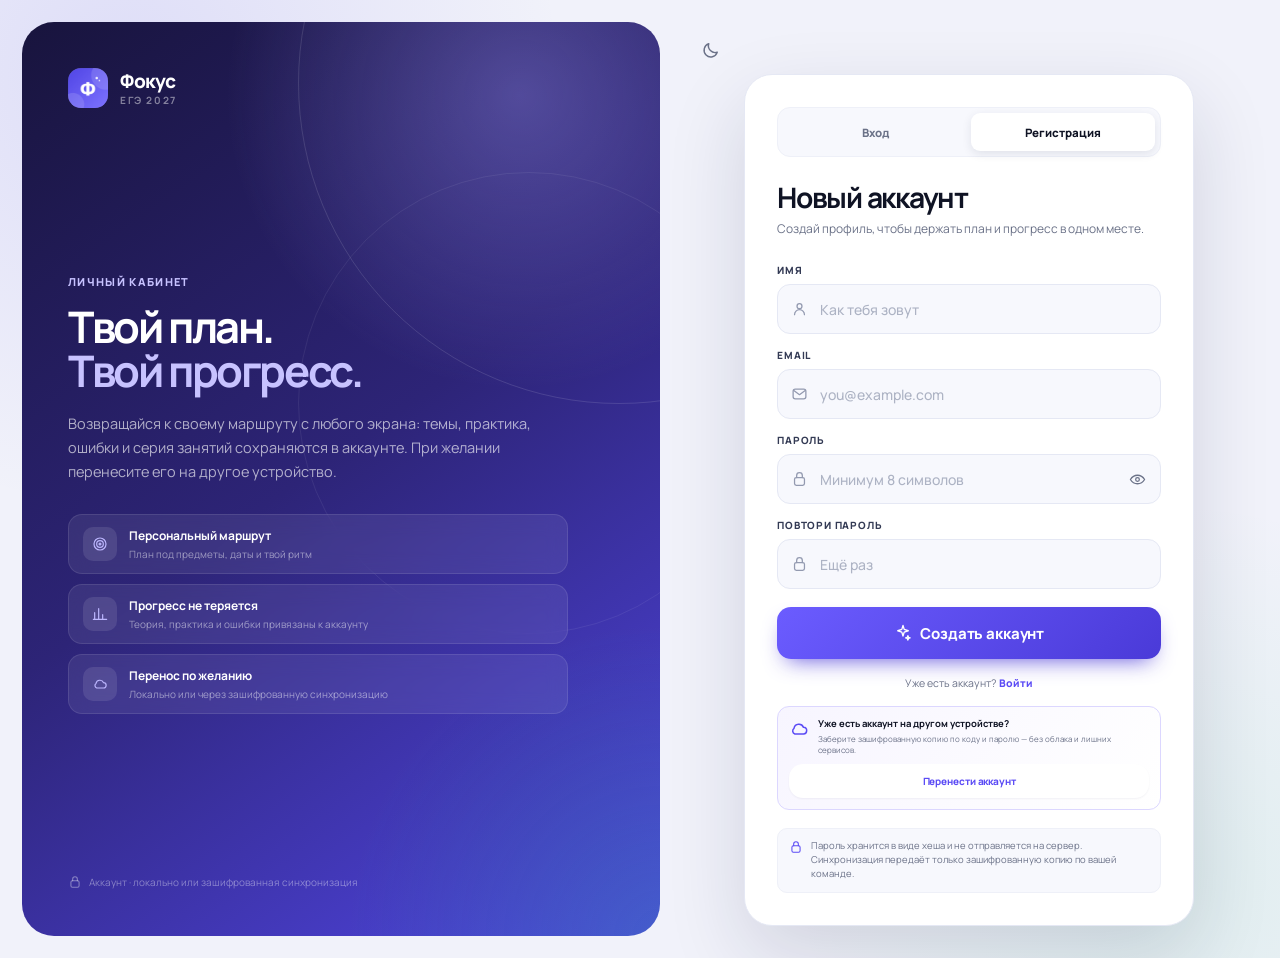
==== commit 1cc4c3b0: "Add files via upload" ====
--- a/index.html
+++ b/index.html
@@ -30,6 +30,8 @@
 <meta name="apple-mobile-web-app-title" content="Фокус ЕГЭ">
 <meta name="application-name" content="Фокус ЕГЭ">
 <link rel="stylesheet" href="css/styles.css">
+<link rel="stylesheet" href="css/ui-refresh.css">
+<link rel="stylesheet" href="css/motion.css">
 </head>
 <body>
 <div id="app"></div>
@@ -37,9 +39,12 @@
 <div id="celebration-root"></div>
 <div class="toast-root" id="toast-root"></div>
 <script src="js/data.js"></script>
+<script src="js/fipi-data.js"></script>
+<script src="js/essay-data.js"></script>
 <script src="js/practice.js"></script>
 <script src="js/visuals-data.js"></script>
 <script src="js/constants.js"></script>
+<script src="js/essay-works-practice.js"></script>
 <script src="js/core.js"></script>
 <script src="js/sync.js"></script>
 <script src="js/search.js"></script>
@@ -47,6 +52,7 @@
 <script src="js/model.js"></script>
 <script src="js/ui.js"></script>
 <script src="js/views.js"></script>
+<script src="js/essay-views.js"></script>
 <script src="js/onboarding.js"></script>
 <script src="js/auth.js"></script>
 <script src="js/app.js"></script>
--- a/css/styles.css
+++ b/css/styles.css
@@ -2119,6 +2119,10 @@
 .visual-modal .icon-btn:hover{background:rgba(255,255,255,.08);color:#fff}
 .visual-modal-stage{flex:1;min-height:0;display:flex;align-items:center;justify-content:center;background:#0b0d16;padding:10px}
 .visual-modal-stage img{max-width:100%;max-height:64vh;object-fit:contain;border-radius:8px;display:block}
+.visual-modal-open{position:relative;display:inline-flex;align-items:center;justify-content:center;max-width:100%;max-height:100%;min-height:0;border-radius:8px;cursor:zoom-in;outline-offset:4px}
+.visual-modal-open-hint{position:absolute;right:9px;bottom:9px;display:inline-flex;align-items:center;gap:4px;padding:6px 9px;border-radius:999px;background:rgba(11,13,22,.8);color:#fff;font-size:8.5px;font-weight:750;letter-spacing:.02em;backdrop-filter:blur(4px);pointer-events:none}
+.visual-modal-open-hint svg{width:12px;height:12px}
+.visual-modal-open:hover .visual-modal-open-hint{background:rgba(11,13,22,.95)}
 .visual-modal-body{display:flex;align-items:flex-start;justify-content:space-between;gap:18px;padding:14px 18px 6px}
 .visual-modal-body h2{font-size:19px;letter-spacing:-.03em}
 .visual-modal-meta-line{font-size:9.5px;color:#a7acc9;margin-top:3px;font-weight:700}
@@ -2150,3 +2154,306 @@
   .visual-modal-nav .btn{flex:1;justify-content:center}
 }
 @media(max-width:400px){.visual-card.map{grid-column:span 1}}
+/* === Официальные материалы ФИПИ в тренажёре === */
+.trainer-mode-row{display:flex;align-items:center;justify-content:space-between;gap:12px;flex-wrap:wrap;margin:14px 0 10px}
+.trainer-mode-switch{display:inline-flex;gap:2px;padding:3px;border:1px solid var(--line);border-radius:11px;background:var(--surface)}
+.trainer-mode-switch button{height:30px;padding:0 15px;border-radius:8px;font-size:11px;font-weight:800;color:var(--muted);transition:.15s}
+.trainer-mode-switch button:hover{color:var(--ink);background:var(--surface-2)}
+.trainer-mode-switch button.active{background:var(--brand);color:#fff;box-shadow:0 4px 10px rgba(81,70,229,.22)}
+.trainer-filters{display:flex;align-items:flex-end;justify-content:space-between;gap:12px;flex-wrap:wrap;margin:0 0 12px;padding:10px;border:1px solid var(--line);border-radius:13px;background:var(--surface)}
+.trainer-source-chips{flex:1;min-width:220px}
+.trainer-selects{display:flex;align-items:flex-end;gap:7px;flex-wrap:wrap}
+.trainer-select{display:flex;flex-direction:column;gap:3px;font-size:8px;font-weight:800;letter-spacing:.06em;text-transform:uppercase;color:var(--muted-2)}
+.trainer-select select{height:31px;min-width:150px;max-width:220px;border:1px solid var(--line);border-radius:8px;background:var(--surface);padding:0 24px 0 9px;font-size:10px;font-weight:650;color:var(--ink);outline:0;text-transform:none;letter-spacing:0}
+.trainer-select select:focus{border-color:var(--brand);box-shadow:0 0 0 3px rgba(81,70,229,.08)}
+.trainer-select select:disabled{opacity:.45;cursor:not-allowed}
+.trainer-reset{height:31px}
+.trainer-empty-actions{display:flex;align-items:center;justify-content:center;gap:8px;flex-wrap:wrap;margin-top:12px}
+.trainer-empty-actions .btn{margin-top:0}
+.practice-topic.is-empty{border-style:dashed;background:var(--surface-2)}
+.practice-topic.is-empty .subject-mark{background:var(--surface);color:var(--muted-2);box-shadow:none}
+.practice-topic.is-empty .practice-topic-info b{white-space:normal}
+.topic-empty-note{display:flex;align-items:center;gap:5px;flex-wrap:wrap;margin-top:5px;font-size:8.5px;line-height:1.4;color:var(--muted-2)}
+.topic-empty-note a,.topic-empty-note .section-link{display:inline-flex;align-items:center;gap:3px;color:var(--brand);font-weight:750;font-size:8.5px}
+.topic-empty-note svg{width:9px;height:9px}
+.fipi-task-list{display:grid;grid-template-columns:repeat(2,minmax(0,1fr));gap:10px}
+.fipi-task-card{display:flex;flex-direction:column;align-items:flex-start;gap:8px;padding:14px;border:1px solid var(--line);border-radius:14px;background:var(--surface);text-align:left;transition:.15s;min-width:0;width:100%}
+.fipi-task-card:hover{border-color:#d4cffb;box-shadow:0 10px 26px rgba(37,41,80,.06);transform:translateY(-1px)}
+.fipi-task-head{display:flex;align-items:center;gap:5px;flex-wrap:wrap}
+.fipi-task-head .badge svg{width:10px;height:10px}
+.fipi-task-head .tag{max-width:100%;overflow:hidden;text-overflow:ellipsis}
+.fipi-task-head .tag svg{width:10px;height:10px;margin-right:2px}
+.fipi-task-text{font-size:11.5px;font-weight:650;line-height:1.5;color:var(--ink);display:-webkit-box;-webkit-line-clamp:3;-webkit-box-orient:vertical;overflow:hidden}
+.fipi-task-meta{display:flex;align-items:center;gap:5px;flex-wrap:wrap;font-size:8.5px;color:var(--muted);min-width:0}
+.fipi-task-meta span{min-width:0;overflow:hidden;text-overflow:ellipsis;white-space:nowrap;max-width:100%}
+.fipi-task-open{display:inline-flex;align-items:center;gap:4px;margin-top:auto;padding-top:2px;font-size:9.5px;font-weight:800;color:var(--brand)}
+.fipi-task-open svg{width:11px;height:11px}
+.fipi-media-grid{display:grid;grid-template-columns:repeat(auto-fit,minmax(190px,1fr));align-items:start;gap:10px;margin:0 0 16px;max-width:100%}
+.fipi-media-grid.single{grid-template-columns:1fr}
+.fipi-media-item{display:flex;flex-direction:column;min-width:0;margin:0;border:1px solid var(--line);border-radius:12px;background:var(--surface-2);overflow:hidden}
+.fipi-media-link{display:flex;align-items:center;justify-content:center;min-height:80px;padding:12px;background:#fff;border-bottom:1px solid var(--line-2)}
+.fipi-media-item img{display:block;width:auto;height:auto;max-width:100%;max-height:300px;object-fit:contain}
+.fipi-media-grid.single .fipi-media-item img{max-height:400px}
+.fipi-media-missing{display:flex;flex-direction:column;align-items:center;gap:5px;padding:22px 14px;text-align:center;font-size:9.5px;line-height:1.45;color:var(--muted)}
+.fipi-media-missing svg{width:22px;height:22px;color:var(--brand)}
+.fipi-media-missing a{display:inline-flex;align-items:center;gap:3px;color:var(--brand);font-weight:750}
+.fipi-media-missing a svg{width:10px;height:10px}
+.fipi-media-item figcaption{display:flex;flex-direction:column;gap:3px;padding:9px 11px 10px;font-size:8.5px;line-height:1.45;color:var(--muted)}
+.fipi-media-item figcaption b{font-size:9.5px;font-weight:750;color:var(--ink)}
+.fipi-media-item figcaption a{display:inline-flex;align-items:center;gap:3px;margin-top:2px;color:var(--brand);font-weight:750;font-size:8.5px}
+.fipi-media-item figcaption a svg{width:10px;height:10px}
+.fipi-source-panel{min-width:0;margin:0 0 18px;padding:12px 14px;border:1px solid #e2ddff;border-left:3px solid var(--brand);border-radius:12px;background:linear-gradient(180deg,var(--brand-soft-2),var(--surface))}
+.fipi-source-top{display:flex;align-items:center;gap:5px;flex-wrap:wrap;margin-bottom:8px}
+.fipi-badge{display:inline-flex;align-items:center;gap:5px;height:22px;padding:0 8px;border-radius:6px;background:var(--brand);color:#fff;font-size:8.5px;font-weight:800;letter-spacing:.04em;text-transform:uppercase;white-space:nowrap}
+.fipi-badge svg{width:11px;height:11px;flex:none}
+.fipi-source-title{display:block;font-size:11px;font-weight:750;line-height:1.45;color:var(--ink)}
+.fipi-source-meta{display:flex;align-items:center;gap:5px 12px;flex-wrap:wrap;margin-top:6px;font-size:9px;line-height:1.45;color:var(--muted)}
+.fipi-source-meta span{min-width:0}
+.fipi-source-meta a{display:inline-flex;align-items:center;gap:3px;color:var(--brand);font-weight:750;white-space:nowrap}
+.fipi-source-meta a:hover{text-decoration:underline}
+.fipi-source-meta a svg{width:10px;height:10px}
+.mistake-source{margin:0 0 9px;padding:7px 9px;border:1px solid var(--line-2);border-radius:8px;background:var(--surface-2)}
+.fipi-source-note,.fipi-disclaimer{display:block;font-size:8.5px;line-height:1.5;color:var(--muted-2);margin-top:6px}
+.fipi-disclaimer{padding-top:7px;border-top:1px dashed var(--line)}
+.quiz-option .option-mark{width:20px;height:20px;border-radius:6px;border:1px solid var(--line);display:grid;place-items:center;flex:none;margin-left:auto;color:var(--brand);background:var(--surface)}
+.quiz-option .option-mark svg{width:12px;height:12px}
+.quiz-option.selected .option-mark{border-color:var(--brand);background:var(--brand-soft)}
+.quiz-option.correct .option-mark{border-color:var(--mint);background:var(--mint-soft)}
+.quiz-option.wrong .option-mark{border-color:var(--red);background:var(--red-soft)}
+.quiz-option .option-mark:empty{color:transparent}
+.journal-modal{width:min(780px,calc(100vw - 32px));max-height:min(86vh,780px);display:flex;flex-direction:column}
+.journal-modal .modal-body{min-height:0}
+.fipi-journal-stats{display:grid;grid-template-columns:repeat(3,minmax(0,1fr));gap:8px}
+.fipi-journal-subjects{display:flex;flex-direction:column;gap:6px;margin-top:14px}
+.fipi-journal-subject{display:flex;align-items:center;gap:8px;padding:8px 9px;border:1px solid var(--line);border-left:3px solid var(--subj-color,var(--brand));border-radius:11px;background:var(--surface);flex-wrap:wrap}
+.fipi-journal-subject .subject-mark{width:32px;height:32px;border-radius:9px;font-size:10px;background:var(--subj-soft,var(--brand-soft));color:var(--subj-color,var(--brand))}
+.fipi-journal-subject-info{flex:1;min-width:130px}
+.fipi-journal-subject-info b{display:block;font-size:10.5px}
+.fipi-journal-subject-info small{display:block;font-size:8.5px;line-height:1.4;color:var(--muted);margin-top:2px}
+.fipi-journal-subject .btn{height:28px;padding:0 8px;font-size:9px;border-radius:7px}
+.fipi-journal-subject .btn svg{width:11px;height:11px}
+.fipi-journal-sessions{margin-top:16px;padding-top:12px;border-top:1px solid var(--line-2)}
+.fipi-journal-sessions-head{display:flex;align-items:center;justify-content:space-between;gap:8px}
+.fipi-journal-sessions-head b{font-size:11px}
+.fipi-journal-sessions-head .btn{height:28px;font-size:9px}
+[data-theme="dark"] .trainer-filters,[data-theme="dark"] .trainer-mode-switch{background:var(--surface)}
+[data-theme="dark"] .fipi-task-card{background:var(--surface)}
+[data-theme="dark"] .fipi-task-card:hover{border-color:#3b3378}
+[data-theme="dark"] .fipi-source-panel{background:linear-gradient(180deg,#1a1930,var(--surface));border-color:#332e60;border-left-color:var(--brand)}
+[data-theme="dark"] .fipi-media-link{background:#151827;border-color:var(--line)}
+[data-theme="dark"] .fipi-media-item{background:var(--surface-2)}
+[data-theme="dark"] .quiz-option .option-mark{background:var(--surface-2)}
+[data-theme="dark"] .quiz-option.correct .option-mark{background:#153a2b;border-color:#1c6b4a}
+[data-theme="dark"] .quiz-option.wrong .option-mark{background:#43201f;border-color:#73302d}
+[data-theme="dark"] .practice-topic.is-empty{background:var(--surface-2)}
+[data-theme="dark"] .fipi-journal-subject{background:var(--surface)}
+[data-theme="dark"] .trainer-select select{background:var(--surface);border-color:var(--line);color:var(--ink)}
+@media(max-width:900px){
+  .fipi-task-list{grid-template-columns:1fr}
+}
+@media(max-width:720px){
+  .trainer-filters{align-items:stretch;flex-direction:column}
+  .trainer-source-chips{min-width:0}
+  .trainer-selects{width:100%}
+  .trainer-select{flex:1;min-width:130px}
+  .trainer-select select{width:100%;min-width:0;max-width:none}
+  .trainer-mode-row{flex-direction:column;align-items:flex-start;gap:7px}
+  .fipi-media-grid{grid-template-columns:1fr}
+  .fipi-media-grid.single .fipi-media-item img,.fipi-media-item img{max-height:240px}
+  .fipi-journal-stats{grid-template-columns:1fr 1fr}
+  .journal-modal{width:100vw;max-height:100dvh;border-radius:0}
+  .fipi-journal-subject .btn{height:30px}
+  .fipi-journal-subject-info{flex-basis:calc(100% - 44px)}
+  .trainer-empty-actions{flex-direction:column;align-items:stretch}
+}
+/* === Рабочая тетрадь по итоговому сочинению === */
+.essay-workspace{
+  position:relative;overflow:hidden;padding:22px;border:1px solid #e2ddff;border-radius:22px;
+  background:linear-gradient(135deg,#f7f5ff 0%,var(--surface) 42%,#fffaf4 100%);
+  box-shadow:0 14px 40px rgba(37,41,80,.05);
+}
+.essay-workspace::before{
+  content:"";position:absolute;right:-90px;top:-115px;width:280px;height:280px;border-radius:50%;
+  background:radial-gradient(circle,rgba(81,70,229,.13),transparent 66%);pointer-events:none;
+}
+.essay-workspace-head{position:relative;display:flex;align-items:flex-start;justify-content:space-between;gap:20px;flex-wrap:wrap;margin-bottom:16px}
+.essay-workspace-head>div:first-child{max-width:650px}
+.essay-kicker{display:inline-flex;align-items:center;gap:6px;font-size:9px;font-weight:850;letter-spacing:.12em;text-transform:uppercase;color:var(--brand)}
+.essay-kicker svg{width:12px;height:12px}
+.essay-workspace-head h2{font-size:24px;line-height:1.15;letter-spacing:-.04em;margin-top:7px}
+.essay-workspace-head p{font-size:11.5px;line-height:1.6;color:var(--muted);margin-top:7px;max-width:610px}
+.essay-workspace-stats{display:flex;align-items:center;gap:7px;flex-wrap:wrap;margin-top:12px}
+.essay-workspace-stats span{display:inline-flex;align-items:baseline;gap:5px;padding:5px 9px;border:1px solid #e6e2ff;border-radius:8px;background:rgba(255,255,255,.7);font-size:9px;font-weight:700;color:var(--muted)}
+.essay-workspace-stats b{font-size:12px;color:var(--brand)}
+.essay-workspace-actions{display:flex;align-items:center;gap:8px;flex-wrap:wrap}
+.essay-tabs{position:relative;display:flex;align-items:center;gap:3px;padding:4px;border:1px solid #e7e4fb;border-radius:12px;background:rgba(255,255,255,.72);width:max-content;max-width:100%}
+.essay-tab{display:inline-flex;align-items:center;gap:6px;height:34px;padding:0 12px;border-radius:9px;font-size:10.5px;font-weight:800;color:var(--muted);transition:.15s;white-space:nowrap}
+.essay-tab svg{width:14px;height:14px}
+.essay-tab:hover{color:var(--ink);background:var(--surface-2)}
+.essay-tab.active{background:var(--brand);color:#fff;box-shadow:0 5px 14px rgba(81,70,229,.24)}
+.essay-tab span{display:inline-grid;place-items:center;min-width:17px;height:17px;padding:0 4px;border-radius:6px;background:rgba(0,0,0,.08);font-size:8.5px}
+.essay-tab.active span{background:rgba(255,255,255,.22)}
+.essay-tab-panel{padding-top:15px}
+.essay-works-toolbar{display:flex;flex-direction:column;gap:10px;margin-bottom:13px}
+.essay-search{display:flex;align-items:center;gap:8px;height:40px;padding:0 11px;border:1px solid var(--line);border-radius:11px;background:var(--surface);transition:.15s}
+.essay-search:focus-within{border-color:var(--brand);box-shadow:0 0 0 3px rgba(81,70,229,.09)}
+.essay-search>svg{width:16px;height:16px;color:var(--muted-2);flex:none}
+.essay-search input{flex:1;min-width:0;border:0;outline:0;background:transparent;font-size:11.5px;font-weight:650;color:var(--ink)}
+.essay-search input::placeholder{color:var(--muted-2);font-weight:600}
+.essay-search-clear{display:grid;place-items:center;width:24px;height:24px;border-radius:6px;color:var(--muted);flex:none}
+.essay-search-clear:hover{background:var(--surface-2);color:var(--ink)}
+.essay-search-clear[hidden]{display:none}
+.essay-search-clear svg{width:14px;height:14px}
+.essay-direction-chips{display:flex;flex-wrap:wrap;gap:5px}
+.essay-direction-chips .seg-chip{height:28px;padding:0 9px;border-radius:8px;font-size:9px;font-weight:750}
+.essay-work-grid{display:grid;grid-template-columns:repeat(auto-fill,minmax(240px,1fr));gap:9px}
+.essay-work-card{
+  display:flex;flex-direction:column;align-items:stretch;gap:7px;min-width:0;padding:14px;
+  border:1px solid var(--line);border-radius:14px;background:var(--surface);text-align:left;
+  transition:transform .15s,border-color .15s,box-shadow .15s;
+}
+.essay-work-card:hover{transform:translateY(-2px);border-color:#cfc8fb;box-shadow:0 12px 28px rgba(37,41,80,.08)}
+.essay-work-top{display:flex;align-items:center;gap:8px;min-width:0}
+.essay-work-monogram{display:grid;place-items:center;width:38px;height:38px;border-radius:11px;background:linear-gradient(145deg,var(--brand-soft),#f7f4ff);border:1px solid #e4dfff;color:var(--brand);font-size:10px;font-weight:850;flex:none;letter-spacing:-.02em}
+.essay-work-monogram.large{width:56px;height:56px;border-radius:15px;font-size:13px}
+.essay-work-title{min-width:0;flex:1}
+.essay-work-title small{display:block;font-size:9px;font-weight:750;color:var(--muted);white-space:nowrap;overflow:hidden;text-overflow:ellipsis}
+.essay-work-title b{display:block;font-size:12.5px;line-height:1.3;letter-spacing:-.015em;margin-top:2px;overflow:hidden;text-overflow:ellipsis;white-space:nowrap}
+.essay-work-year{font-size:9px;font-weight:750;color:var(--muted-2);flex:none}
+.essay-work-genre{align-self:flex-start;padding:3px 7px;border-radius:5px;background:var(--surface-2);border:1px solid var(--line-2);font-size:8px;font-weight:800;letter-spacing:.05em;text-transform:uppercase;color:var(--muted)}
+.essay-work-line{font-size:10.5px;line-height:1.5;color:var(--ink-2);display:-webkit-box;-webkit-line-clamp:2;-webkit-box-orient:vertical;overflow:hidden}
+.essay-work-heroes{font-size:9px;line-height:1.45;color:var(--muted);display:-webkit-box;-webkit-line-clamp:2;-webkit-box-orient:vertical;overflow:hidden}
+.essay-work-heroes b{color:var(--ink-2)}
+.essay-work-tags{display:flex;flex-wrap:wrap;gap:4px;margin-top:auto}
+.essay-work-tags .tag{font-size:7.5px;padding:3px 6px;background:var(--brand-soft-2);color:var(--brand)}
+.essay-work-more{display:inline-flex;align-items:center;gap:4px;padding-top:2px;font-size:9px;font-weight:850;color:var(--brand)}
+.essay-work-more svg{width:11px;height:11px;transition:transform .15s}
+.essay-work-card:hover .essay-work-more svg{transform:translateX(2px)}
+.essay-empty{display:flex;flex-direction:column;align-items:center;gap:7px;padding:28px 18px;border:1px dashed var(--line);border-radius:14px;background:rgba(255,255,255,.55);text-align:center}
+.essay-empty .empty-ico{width:42px;height:42px;border-radius:12px;display:grid;place-items:center;background:var(--brand-soft);color:var(--brand)}
+.essay-empty .empty-ico svg{width:19px;height:19px}
+.essay-empty b{font-size:12px}
+.essay-empty small{max-width:380px;font-size:10px;line-height:1.55;color:var(--muted)}
+.essay-empty .btn{margin-top:4px}
+.essay-check-card{display:flex;align-items:center;gap:12px;flex-wrap:wrap;margin-top:13px;padding:13px 15px;border:1px solid #e4dfff;border-radius:14px;background:linear-gradient(120deg,var(--brand-soft-2),var(--surface))}
+.essay-check-ico{display:grid;place-items:center;width:38px;height:38px;border-radius:11px;background:var(--brand);color:#fff;flex:none;box-shadow:0 6px 14px rgba(81,70,229,.22)}
+.essay-check-ico svg{width:18px;height:18px}
+.essay-check-copy{flex:1;min-width:220px}
+.essay-check-copy b{display:block;font-size:11.5px}
+.essay-check-copy p{font-size:9.5px;line-height:1.5;color:var(--muted);margin-top:3px}
+.essay-workspace-note{display:flex;align-items:flex-start;gap:5px;margin-top:11px;font-size:8.5px;line-height:1.5;color:var(--muted-2)}
+.essay-workspace-note svg{width:12px;height:12px;margin-top:1px;flex:none}
+.essay-cliche-intro{display:flex;align-items:center;justify-content:space-between;gap:14px;flex-wrap:wrap;padding:14px 15px;border:1px solid #e4dfff;border-radius:14px;background:linear-gradient(120deg,var(--brand-soft-2),var(--surface))}
+.essay-cliche-intro>div{max-width:690px}
+.essay-cliche-intro b{display:block;font-size:13px;margin-top:5px}
+.essay-cliche-intro p{font-size:10px;line-height:1.55;color:var(--muted);margin-top:4px}
+.essay-frame-grid{display:grid;grid-template-columns:repeat(4,minmax(0,1fr));gap:8px;margin-top:13px}
+.essay-frame-card{display:flex;flex-direction:column;gap:5px;padding:12px;border:1px solid var(--line);border-radius:12px;background:var(--surface)}
+.essay-frame-card>span{font-size:8px;font-weight:850;letter-spacing:.08em;text-transform:uppercase;color:var(--brand)}
+.essay-frame-card>b{font-size:11.5px}
+.essay-frame-card>small{font-size:9px;line-height:1.45;color:var(--muted)}
+.essay-frame-card>div{display:flex;flex-wrap:wrap;gap:4px;margin-top:auto;padding-top:4px}
+.essay-frame-card em{padding:3px 6px;border-radius:5px;background:var(--surface-2);border:1px solid var(--line-2);font-size:8px;font-style:normal;line-height:1.35;color:var(--muted)}
+.essay-cliche-grid{display:grid;grid-template-columns:repeat(2,minmax(0,1fr));gap:9px;margin-top:13px;align-items:start}
+.essay-cliche-group{border:1px solid var(--line);border-radius:13px;background:var(--surface);overflow:hidden}
+.essay-cliche-head{display:flex;align-items:flex-start;justify-content:space-between;gap:8px;padding:12px 13px;border-bottom:1px solid var(--line-2);background:var(--surface-2)}
+.essay-cliche-head b{font-size:11px}
+.essay-cliche-head p{font-size:8.5px;line-height:1.45;color:var(--muted);margin-top:3px;max-width:330px}
+.essay-cliche-head .tag{flex:none}
+.essay-cliche-list{display:flex;flex-direction:column}
+.essay-cliche-item{display:flex;align-items:flex-start;gap:8px;padding:9px 12px;border-bottom:1px solid var(--line-2)}
+.essay-cliche-item:last-child{border-bottom:0}
+.essay-cliche-item>div{flex:1;min-width:0}
+.essay-cliche-item p{font-size:10px;line-height:1.5;color:var(--ink)}
+.essay-cliche-item small{display:block;margin-top:2px;font-size:8px;line-height:1.4;color:var(--muted-2)}
+.essay-cliche-copy{display:grid;place-items:center;width:25px;height:25px;border-radius:6px;color:var(--muted);flex:none;transition:.15s}
+.essay-cliche-copy:hover{background:var(--brand-soft);color:var(--brand)}
+.essay-cliche-copy svg{width:13px;height:13px}
+.essay-stop-list{margin-top:13px;padding:14px;border:1px solid #f6ddc4;border-radius:14px;background:linear-gradient(120deg,#fff9f2,var(--surface))}
+.essay-stop-head b{display:block;font-size:13px;margin-top:5px}
+.essay-stop-head p{font-size:9.5px;line-height:1.5;color:var(--muted);margin-top:3px}
+.essay-stop-item{display:grid;grid-template-columns:minmax(0,1fr) minmax(0,1fr);gap:12px;padding:10px 0;border-bottom:1px solid #f3e4d5}
+.essay-stop-item:last-child{border-bottom:0;padding-bottom:0}
+.essay-stop-item s{display:block;font-size:10px;line-height:1.45;color:var(--ink-2)}
+.essay-stop-item small{display:block;margin-top:3px;font-size:8.5px;line-height:1.45;color:var(--muted)}
+.essay-stop-item b{display:block;font-size:8px;font-weight:850;letter-spacing:.06em;text-transform:uppercase;color:var(--orange)}
+.essay-stop-item p{font-size:9.5px;line-height:1.5;color:var(--ink-2);margin-top:3px}
+.essay-work-modal{max-width:min(820px,calc(100vw - 32px));max-height:min(92vh,900px)}
+.essay-work-modal-head{align-items:center}
+.essay-work-modal-head h2{font-size:21px;margin-top:4px}
+.essay-work-modal-head p{margin-top:6px;max-width:560px;font-size:10.5px}
+.essay-work-modal-body{display:flex;flex-direction:column;gap:16px}
+.essay-work-directions{display:flex;flex-wrap:wrap;gap:5px}
+.essay-work-section{border-top:1px solid var(--line-2);padding-top:14px}
+.essay-work-section:first-of-type{border-top:0;padding-top:0}
+.essay-work-section h3{display:flex;align-items:center;gap:6px;font-size:12px;letter-spacing:-.01em;margin-bottom:8px}
+.essay-work-section h3 svg{width:14px;height:14px;color:var(--brand)}
+.essay-work-section>p{font-size:11px;line-height:1.65;color:var(--ink-2)}
+.essay-character-grid{display:grid;grid-template-columns:repeat(2,minmax(0,1fr));gap:7px}
+.essay-character{padding:9px 10px;border:1px solid var(--line);border-radius:10px;background:var(--surface-2)}
+.essay-character b{display:block;font-size:10.5px}
+.essay-character small{display:block;margin-top:2px;font-size:9px;line-height:1.45;color:var(--muted)}
+.essay-episode-list{display:flex;flex-direction:column;gap:8px}
+.essay-episode{display:flex;align-items:flex-start;gap:9px}
+.essay-episode-num{display:grid;place-items:center;width:24px;height:24px;border-radius:7px;background:var(--brand-soft);color:var(--brand);font-size:9.5px;font-weight:850;flex:none}
+.essay-episode b{display:block;font-size:10.5px}
+.essay-episode p{font-size:9.5px;line-height:1.5;color:var(--muted);margin-top:2px}
+.essay-episode small{display:block;font-size:9px;line-height:1.45;color:var(--brand);margin-top:3px}
+.essay-use-block{padding:11px 12px;border:1px solid #e4dfff;border-radius:11px;background:var(--brand-soft-2)}
+.essay-use-block span{font-size:8px;font-weight:850;letter-spacing:.08em;text-transform:uppercase;color:var(--brand)}
+.essay-use-block p{font-size:11px;font-weight:700;line-height:1.55;margin-top:4px}
+.essay-angle-list{display:flex;flex-direction:column;gap:5px;margin:9px 0 0 16px;padding:0}
+.essay-angle-list li{font-size:10px;line-height:1.5;color:var(--ink-2)}
+.essay-quote{display:flex;flex-direction:column;gap:5px;padding:13px 15px;border-left:3px solid var(--brand);border-radius:0 10px 10px 0;background:var(--surface-2)}
+.essay-quote>svg{width:16px;height:16px;color:var(--brand)}
+.essay-quote p{font-size:12px;font-weight:700;line-height:1.55;font-style:italic}
+.essay-quote small{font-size:9px;color:var(--muted)}
+[data-theme="dark"] .essay-workspace{background:linear-gradient(135deg,#1b1932 0%,var(--surface) 46%,#241d1a 100%);border-color:#332e60}
+[data-theme="dark"] .essay-workspace-stats span{background:rgba(17,21,35,.55);border-color:#332e60}
+[data-theme="dark"] .essay-tabs{background:rgba(17,21,35,.6);border-color:#2e2a54}
+[data-theme="dark"] .essay-tab.active{background:var(--brand);color:#fff}
+[data-theme="dark"] .essay-empty{background:rgba(17,21,35,.4)}
+[data-theme="dark"] .essay-check-card,[data-theme="dark"] .essay-cliche-intro{background:linear-gradient(120deg,#1d1a35,var(--surface));border-color:#332e60}
+[data-theme="dark"] .essay-work-card:hover{border-color:#453d8c}
+[data-theme="dark"] .essay-work-monogram{background:linear-gradient(145deg,#252050,#1f1b40);border-color:#3a346a}
+[data-theme="dark"] .essay-cliche-head{background:var(--surface-2)}
+[data-theme="dark"] .essay-stop-list{background:linear-gradient(120deg,#2b211a,var(--surface));border-color:#5a4028}
+[data-theme="dark"] .essay-stop-item{border-color:#3d3025}
+[data-theme="dark"] .essay-use-block{background:#1d1a35;border-color:#332e60}
+[data-theme="dark"] .essay-search-clear:hover{background:var(--surface-2)}
+@media(max-width:950px){
+  .essay-work-grid{grid-template-columns:repeat(auto-fill,minmax(220px,1fr))}
+  .essay-frame-grid{grid-template-columns:repeat(2,minmax(0,1fr))}
+}
+@media(max-width:720px){
+  .essay-workspace{padding:16px;border-radius:18px}
+  .essay-workspace-head h2{font-size:20px}
+  .essay-workspace-actions{width:100%}
+  .essay-workspace-actions .btn{flex:1;justify-content:center}
+  .essay-tabs{width:100%}
+  .essay-tab{flex:1;justify-content:center;padding:0 8px}
+  .essay-work-grid{grid-template-columns:1fr}
+  .essay-cliche-grid{grid-template-columns:1fr}
+  .essay-frame-grid{grid-template-columns:1fr}
+  .essay-check-card{align-items:flex-start}
+  .essay-check-card .btn{width:100%}
+  .essay-check-copy{min-width:0;flex-basis:calc(100% - 50px)}
+  .essay-stop-item{grid-template-columns:1fr;gap:6px}
+  .essay-character-grid{grid-template-columns:1fr}
+  .essay-work-modal{width:100vw;max-height:100dvh;border-radius:0}
+  .essay-work-modal-head{padding:18px}
+  .essay-work-modal-head h2{font-size:18px}
+  .essay-work-modal-body{padding:18px}
+  .essay-work-modal .modal-foot{padding:12px 18px;flex-direction:column;align-items:stretch}
+  .essay-work-modal .modal-foot-actions .btn{flex:1;justify-content:center}
+}
+@media(max-width:480px){
+  .essay-workspace-head{flex-direction:column}
+  .essay-workspace-actions{flex-direction:column;align-items:stretch}
+  .essay-workspace-actions .btn{width:100%}
+  .essay-tab{font-size:9.5px}
+  .essay-tab svg{display:none}
+  .essay-direction-chips .seg-chip{font-size:8.5px}
+  .essay-work-card{padding:12px}
+  .essay-cliche-item{padding:8px 10px}
+}
--- a/css/ui-refresh.css
+++ b/css/ui-refresh.css
@@ -0,0 +1,362 @@
+/* Визуальный слой 2026: токены, глубина, стекло и микровзаимодействия.
+   Подключается после styles.css и переопределяет только оформление,
+   не меняя сетку и имена классов. */
+
+:root{
+  --bg:#f1f2fa;
+  --surface:#ffffff;
+  --surface-2:#f7f8fd;
+  --ink:#0f1324;
+  --ink-2:#333a54;
+  --muted:#6b7288;
+  --muted-2:#939ab0;
+  --line:#e5e8f4;
+  --line-2:#eef0f8;
+  --brand:#5b4bf5;
+  --brand-dark:#4232d9;
+  --brand-soft:#eeebff;
+  --brand-soft-2:#f6f4ff;
+  --radius-xl:30px;
+  --radius-lg:24px;
+  --radius-md:18px;
+  --radius-sm:13px;
+  --shadow:0 18px 44px rgba(23,27,61,.07);
+  --shadow-lg:0 30px 80px rgba(23,27,61,.14);
+  --shadow-xs:0 1px 2px rgba(23,27,61,.05);
+  --ring:0 0 0 3px rgba(91,75,245,.22);
+  --glass:rgba(255,255,255,.72);
+  --glass-strong:rgba(255,255,255,.86);
+}
+
+:root[data-theme="dark"]{
+  --bg:#080b14;
+  --surface:#111524;
+  --surface-2:#161b2c;
+  --ink:#eef1fb;
+  --ink-2:#c3c9dc;
+  --muted:#8b93ad;
+  --muted-2:#6c7690;
+  --line:#222a40;
+  --line-2:#1a2135;
+  --brand:#8b7cff;
+  --brand-dark:#b2aaff;
+  --brand-soft:#221d46;
+  --brand-soft-2:#191632;
+  --shadow:0 18px 44px rgba(0,0,0,.4);
+  --shadow-lg:0 34px 90px rgba(0,0,0,.6);
+  --shadow-xs:0 1px 2px rgba(0,0,0,.4);
+  --ring:0 0 0 3px rgba(139,124,255,.28);
+  --glass:rgba(14,18,31,.72);
+  --glass-strong:rgba(14,18,31,.88);
+}
+
+/* ---------- фон и общий тон ---------- */
+
+body{
+  background:
+    radial-gradient(1100px 620px at 8% -12%,rgba(91,75,245,.13),transparent 62%),
+    radial-gradient(900px 520px at 102% -4%,rgba(34,211,238,.10),transparent 58%),
+    radial-gradient(800px 700px at 50% 120%,rgba(139,92,246,.07),transparent 60%),
+    var(--bg);
+  background-attachment:fixed;
+}
+[data-theme="dark"] body{
+  background:
+    radial-gradient(1100px 620px at 8% -12%,rgba(91,75,245,.22),transparent 62%),
+    radial-gradient(900px 520px at 102% -4%,rgba(34,211,238,.10),transparent 58%),
+    radial-gradient(900px 700px at 50% 120%,rgba(139,92,246,.10),transparent 62%),
+    var(--bg);
+  background-attachment:fixed;
+}
+::selection{background:rgba(91,75,245,.2);color:inherit}
+::-webkit-scrollbar{width:10px;height:10px}
+::-webkit-scrollbar-thumb{background:#d3d7e8;border-radius:20px;border:2px solid transparent;background-clip:content-box}
+::-webkit-scrollbar-thumb:hover{background:#bcc2d8;background-clip:content-box}
+[data-theme="dark"] ::-webkit-scrollbar-thumb{background:#2b3450;background-clip:content-box}
+:focus-visible{outline:0;box-shadow:var(--ring);border-radius:10px}
+
+h1,h2,h3,h4{letter-spacing:-.034em}
+
+/* ---------- каркас ---------- */
+
+.sidebar{
+  background:linear-gradient(180deg,var(--glass-strong),rgba(255,255,255,.55));
+  border-right:1px solid var(--line);
+  backdrop-filter:blur(20px) saturate(1.4);
+  -webkit-backdrop-filter:blur(20px) saturate(1.4);
+}
+[data-theme="dark"] .sidebar{
+  background:linear-gradient(180deg,rgba(14,18,31,.94),rgba(12,15,26,.72));
+}
+
+.nav-item{transition:background .16s ease,color .16s ease,transform .16s ease}
+.nav-item:hover{transform:translateX(2px)}
+.nav-item.active{
+  background:linear-gradient(100deg,rgba(91,75,245,.16),rgba(91,75,245,.05));
+  color:var(--brand-dark);
+  font-weight:800;
+}
+[data-theme="dark"] .nav-item.active{
+  background:linear-gradient(100deg,rgba(139,124,255,.22),rgba(139,124,255,.06));
+  color:#c7c2ff;
+}
+.nav-item.active:before{left:-15px;top:11px;bottom:11px;width:3px;background:currentColor;opacity:.85}
+
+.mini-profile{
+  background:var(--glass);
+  border:1px solid var(--line);
+  border-radius:16px;
+  box-shadow:var(--shadow-xs);
+  backdrop-filter:blur(12px);
+}
+
+.topbar{
+  height:68px;
+  background:var(--glass);
+  border-bottom:1px solid rgba(229,232,244,.8);
+  backdrop-filter:blur(22px) saturate(1.7);
+  -webkit-backdrop-filter:blur(22px) saturate(1.7);
+}
+[data-theme="dark"] .topbar{background:rgba(10,13,22,.82);border-bottom-color:var(--line)}
+
+.content{padding:26px 32px 64px}
+
+/* ---------- герой ---------- */
+
+.hero{
+  border-radius:32px;
+  padding:28px 32px;
+  grid-template-columns:1.55fr .85fr;
+  gap:24px;
+  min-height:0;
+  background:
+    radial-gradient(680px 340px at 92% -18%,rgba(139,92,246,.34),transparent 64%),
+    radial-gradient(560px 320px at 2% 112%,rgba(34,211,238,.20),transparent 58%),
+    linear-gradient(128deg,#0f0c2b 0%,#201761 46%,#3f30c9 100%);
+  box-shadow:0 34px 70px -26px rgba(38,27,120,.55),inset 0 1px 0 rgba(255,255,255,.09);
+}
+.hero:before{
+  content:"";
+  position:absolute;
+  inset:0;
+  width:auto;
+  height:auto;
+  border:0;
+  border-radius:0;
+  background-image:
+    linear-gradient(rgba(255,255,255,.045) 1px,transparent 1px),
+    linear-gradient(90deg,rgba(255,255,255,.045) 1px,transparent 1px);
+  background-size:46px 46px;
+  -webkit-mask-image:radial-gradient(70% 90% at 78% 0%,#000 0%,transparent 78%);
+  mask-image:radial-gradient(70% 90% at 78% 0%,#000 0%,transparent 78%);
+  pointer-events:none;
+}
+.hero:after{
+  content:"";
+  position:absolute;
+  right:-120px;
+  top:-160px;
+  width:420px;
+  height:420px;
+  border:0;
+  border-radius:50%;
+  background:radial-gradient(circle,rgba(255,255,255,.14),transparent 62%);
+  pointer-events:none;
+}
+.hero h1{font-size:clamp(26px,2.6vw,35px);letter-spacing:-.045em}
+.hero p{font-size:12.5px;line-height:1.6;color:rgba(255,255,255,.72)}
+.hero .eyebrow{color:#cdc6ff}
+.hero-copy{justify-content:center}
+.hero-actions{margin-top:22px;padding-top:0}
+.hero-side{justify-content:center;gap:9px}
+.hero-focus{
+  border-radius:20px;
+  padding:13px 14px;
+  background:linear-gradient(160deg,rgba(255,255,255,.13),rgba(255,255,255,.05));
+  border:1px solid rgba(255,255,255,.15);
+  box-shadow:inset 0 1px 0 rgba(255,255,255,.1),0 10px 26px rgba(10,6,40,.2);
+  backdrop-filter:blur(14px) saturate(1.2);
+  -webkit-backdrop-filter:blur(14px) saturate(1.2);
+  transition:border-color .18s ease,transform .18s ease;
+}
+.hero-focus:hover{border-color:rgba(255,255,255,.26);transform:translateY(-1px)}
+.hero-focus-top{margin-bottom:9px}
+.hero-ring{width:76px;height:76px}
+.hero-ring svg{width:76px;height:76px}
+.hero-ring-label b{font-size:17px}
+.hero .btn-primary{background:#fff;color:#2c2196;box-shadow:0 12px 26px -10px rgba(0,0,0,.6)}
+.hero .btn-secondary{background:rgba(255,255,255,.12);border-color:rgba(255,255,255,.2)}
+
+/* ---------- карточки и списки ---------- */
+
+.card{
+  border-radius:24px;
+  border-color:var(--line);
+  box-shadow:var(--shadow-xs);
+}
+.card.pad{padding:22px}
+
+.countdown-grid{gap:12px}
+.countdown-card{
+  border-radius:20px;
+  padding:15px 16px 14px;
+  border-color:var(--line);
+  background:linear-gradient(168deg,var(--surface) 0%,var(--surface-2) 100%);
+  box-shadow:var(--shadow-xs);
+  transition:transform .18s ease,box-shadow .18s ease,border-color .18s ease;
+}
+[data-theme="dark"] .countdown-card{background:linear-gradient(168deg,#131829,#0f1422);border-color:var(--line)}
+.countdown-card>*{position:relative;z-index:1}
+.countdown-card:after{
+  content:"";
+  position:absolute;
+  right:-38px;
+  bottom:-56px;
+  width:118px;
+  height:118px;
+  border-radius:50%;
+  background:radial-gradient(circle,var(--subj-soft,var(--brand-soft)),transparent 68%);
+  opacity:.55;
+  z-index:0;
+  pointer-events:none;
+}
+[data-theme="dark"] .countdown-card:after{
+  background:radial-gradient(circle,var(--subj-color,var(--brand)),transparent 70%);
+  opacity:.16;
+}
+.countdown-card:hover{transform:translateY(-3px);box-shadow:0 18px 34px -18px rgba(28,24,74,.28);border-color:#ddd8fb}
+[data-theme="dark"] .countdown-card:hover{border-color:#3c4478;box-shadow:0 18px 40px -22px rgba(0,0,0,.9)}
+.countdown-card:before{width:3px;top:14px;bottom:14px;border-radius:0 4px 4px 0}
+.countdown-days b{font-size:30px;font-weight:800}
+.countdown-bar{height:5px;border-radius:10px;background:#edeff8}
+.countdown-bar span{border-radius:10px}
+
+.session-row{
+  border-radius:16px;
+  background:linear-gradient(168deg,#fcfcff,#f8f8fe);
+  border-color:var(--line-2);
+}
+.session-row:hover{background:#fff;border-color:#dcd8fb;box-shadow:0 10px 24px -18px rgba(28,24,74,.5)}
+
+/* ---------- кнопки, чипы, поля ---------- */
+
+.btn{border-radius:14px;font-weight:750;letter-spacing:-.01em}
+.btn-primary{
+  background:linear-gradient(135deg,#6b5cff,#4a3ad8);
+  box-shadow:0 10px 22px -10px rgba(74,58,216,.9);
+}
+.btn-primary:hover{box-shadow:0 14px 26px -10px rgba(74,58,216,.95);filter:brightness(1.04)}
+.btn-secondary{background:var(--surface);border-color:var(--line);box-shadow:var(--shadow-xs)}
+.btn-secondary:hover{border-color:#d5d1f6;box-shadow:0 8px 20px -14px rgba(28,24,74,.5)}
+.btn-soft{background:var(--brand-soft);color:var(--brand-dark)}
+[data-theme="dark"] .btn-soft{color:#c7c2ff}
+
+.seg-chip,.day-chip,.time-chip{border-radius:11px;transition:background .16s ease,border-color .16s ease,color .16s ease,transform .16s ease}
+.seg-chip:hover,.day-chip:hover,.time-chip:hover{transform:translateY(-1px)}
+.seg-chip.active,.day-chip.active,.time-chip.active{box-shadow:0 6px 16px -10px rgba(74,58,216,.8)}
+
+.text-input,.select-input{border-radius:13px}
+.text-input:focus,.select-input:focus{border-color:var(--brand);box-shadow:var(--ring)}
+
+.badge{border-radius:8px;letter-spacing:.01em}
+.tag{border-radius:8px}
+
+/* ---------- модалки и тосты ---------- */
+
+.modal-backdrop{
+  background:rgba(12,15,32,.44);
+  backdrop-filter:blur(6px) saturate(1.15);
+  -webkit-backdrop-filter:blur(6px) saturate(1.15);
+}
+.modal{
+  border-radius:28px;
+  box-shadow:0 40px 100px -30px rgba(10,13,32,.55);
+  border:1px solid rgba(255,255,255,.5);
+}
+[data-theme="dark"] .modal{border-color:var(--line)}
+.modal-head{border-bottom-color:var(--line-2)}
+.modal-foot{border-top-color:var(--line-2);background:linear-gradient(180deg,rgba(248,248,254,.6),rgba(255,255,255,.9))}
+[data-theme="dark"] .modal-foot{background:linear-gradient(180deg,rgba(22,27,44,.7),rgba(17,21,36,.95))}
+.toast{border-radius:16px;box-shadow:0 22px 50px -24px rgba(10,13,32,.5)}
+
+/* ---------- проверка по произведению ---------- */
+
+.essay-work-card{
+  padding:0;
+  overflow:hidden;
+  display:flex;
+  flex-direction:column;
+  border-radius:18px;
+  background:linear-gradient(170deg,var(--surface),#fdfcff);
+}
+[data-theme="dark"] .essay-work-card{background:linear-gradient(170deg,var(--surface),#141827)}
+.essay-work-open{
+  display:flex;
+  flex-direction:column;
+  align-items:stretch;
+  gap:7px;
+  width:100%;
+  min-width:0;
+  padding:14px 14px 12px;
+  text-align:left;
+  border-radius:0;
+  background:transparent;
+}
+.essay-work-open:focus-visible{box-shadow:inset 0 0 0 3px rgba(91,75,245,.3);border-radius:16px}
+.essay-work-foot{
+  display:flex;
+  align-items:center;
+  justify-content:space-between;
+  gap:8px;
+  padding:8px 10px 8px 13px;
+  border-top:1px solid var(--line-2);
+  background:linear-gradient(180deg,rgba(246,245,255,.55),rgba(255,255,255,.9));
+}
+[data-theme="dark"] .essay-work-foot{background:linear-gradient(180deg,rgba(24,27,44,.7),rgba(17,21,36,.9))}
+.essay-work-qcount{
+  display:inline-flex;
+  align-items:center;
+  gap:5px;
+  font-size:9px;
+  font-weight:750;
+  color:var(--muted);
+  letter-spacing:.01em;
+}
+.essay-work-qcount svg{width:12px;height:12px;color:var(--brand);flex:none}
+.essay-work-check{
+  display:inline-flex;
+  align-items:center;
+  gap:5px;
+  height:28px;
+  padding:0 11px;
+  border-radius:9px;
+  background:var(--brand);
+  color:#fff;
+  font-size:9.5px;
+  font-weight:800;
+  letter-spacing:.01em;
+  transition:transform .15s ease,filter .15s ease,box-shadow .15s ease;
+  box-shadow:0 8px 16px -10px rgba(74,58,216,.9);
+}
+.essay-work-check:hover{transform:translateY(-1px);filter:brightness(1.07)}
+.essay-work-check svg{width:11px;height:11px}
+.essay-work-check[disabled]{opacity:.45;pointer-events:none;box-shadow:none}
+
+/* ---------- футер тренажёра: теория рядом с проверкой ---------- */
+
+.quiz-footer-actions{display:flex;align-items:center;gap:8px;flex-wrap:wrap}
+.quiz-footer{gap:12px}
+
+/* ---------- вердикт в «вопросе дня» ---------- */
+
+.daily-option .option-letter.verdict .verdict-svg{width:13px;height:13px}
+.daily-option .option-letter.verdict{border-radius:6px}
+
+/* иконки в микро-чипах не имели размера и раздувались до 300px */
+.micro-chip svg{width:13px;height:13px;flex:none}
+
+/* ---------- доступность и движение ---------- */
+
+@media (prefers-reduced-motion:reduce){
+  *,*:before,*:after{animation-duration:.001ms !important;animation-iteration-count:1 !important;transition-duration:.001ms !important}
+}
--- a/css/motion.css
+++ b/css/motion.css
@@ -0,0 +1,262 @@
+/* Motion-система 2026.
+   Принципы:
+   1) только transform/opacity — композитор, без layout-дёрганья;
+   2) вход экрана анимируется один раз (по смене view), а не на каждый render();
+   3) длительности 120–420 мс, кривые expo-out и мягкая пружина;
+   4) при prefers-reduced-motion всё выключается. */
+
+:root{
+  --ease-out:cubic-bezier(.22,1,.36,1);
+  --ease-in-out:cubic-bezier(.65,0,.35,1);
+  --ease-spring:cubic-bezier(.34,1.4,.64,1);
+  --dur-1:120ms;
+  --dur-2:180ms;
+  --dur-3:260ms;
+  --dur-4:320ms;
+}
+
+@keyframes m-rise{from{opacity:0;transform:translate3d(0,10px,0)}to{opacity:1;transform:none}}
+@keyframes m-fade{from{opacity:0}to{opacity:1}}
+@keyframes m-pop{0%{opacity:0;transform:scale(.96)}60%{opacity:1;transform:scale(1.012)}100%{opacity:1;transform:none}}
+@keyframes m-modal-in{from{opacity:0;transform:translate3d(0,18px,0) scale(.975)}to{opacity:1;transform:none}}
+@keyframes m-modal-out{from{opacity:1;transform:none}to{opacity:0;transform:translate3d(0,10px,0) scale(.99)}}
+@keyframes m-backdrop-in{from{opacity:0;backdrop-filter:blur(0)}to{opacity:1;backdrop-filter:blur(6px)}}
+@keyframes m-backdrop-out{from{opacity:1}to{opacity:0}}
+@keyframes m-toast-in{from{opacity:0;transform:translate3d(0,18px,0) scale(.97)}to{opacity:1;transform:none}}
+@keyframes m-toast-out{from{opacity:1;transform:none}to{opacity:0;transform:translate3d(0,10px,0) scale(.98)}}
+@keyframes m-grow-x{from{transform:scaleX(0)}to{transform:scaleX(1)}}
+@keyframes m-grow-y{from{transform:scaleY(0)}to{transform:scaleY(1)}}
+@keyframes m-bar{from{transform:scaleY(.25);opacity:0}to{transform:scaleY(1);opacity:1}}
+@keyframes m-num{from{opacity:0;transform:translate3d(0,6px,0) scale(.98)}to{opacity:1;transform:none}}
+@keyframes m-ring{from{opacity:0;transform:scale(.9)}to{opacity:1;transform:none}}
+@keyframes m-shimmer{0%{background-position:-160% 0}100%{background-position:260% 0}}
+@keyframes m-pulse-dot{0%,100%{box-shadow:0 0 0 0 rgba(247,144,9,.35)}50%{box-shadow:0 0 0 5px rgba(247,144,9,0)}}
+
+/* ---------- вход экрана: только при смене view ---------- */
+
+#app[data-enter="1"] .content > *{
+  animation:m-rise var(--dur-4) var(--ease-out) backwards;
+}
+#app[data-enter="1"] .content > *:nth-child(2){animation-delay:30ms}
+#app[data-enter="1"] .content > *:nth-child(3){animation-delay:60ms}
+#app[data-enter="1"] .content > *:nth-child(4){animation-delay:90ms}
+#app[data-enter="1"] .content > *:nth-child(5){animation-delay:110ms}
+#app[data-enter="1"] .content > *:nth-child(n+6){animation-delay:130ms}
+
+/* базовый fadeIn у .content выключаем: он повторялся на каждый render() */
+.content{animation:none}
+/* у героя был класс .fade-up: на повторных render() он мигал, оставляем только вход экрана */
+.content .hero{animation:none}
+
+#app[data-enter="1"] .countdown-card,
+#app[data-enter="1"] .stat-card,
+#app[data-enter="1"] .essay-work-card,
+#app[data-enter="1"] .session-row,
+#app[data-enter="1"] .week-bar,
+#app[data-enter="1"] .day-tile{
+  animation:m-pop var(--dur-4) var(--ease-spring) backwards;
+}
+#app[data-enter="1"] .countdown-card:nth-child(2),
+#app[data-enter="1"] .stat-card:nth-child(2),
+#app[data-enter="1"] .essay-work-card:nth-child(2){animation-delay:30ms}
+#app[data-enter="1"] .countdown-card:nth-child(3),
+#app[data-enter="1"] .stat-card:nth-child(3),
+#app[data-enter="1"] .essay-work-card:nth-child(3){animation-delay:60ms}
+#app[data-enter="1"] .countdown-card:nth-child(4),
+#app[data-enter="1"] .stat-card:nth-child(4),
+#app[data-enter="1"] .essay-work-card:nth-child(4){animation-delay:90ms}
+#app[data-enter="1"] .countdown-card:nth-child(n+5),
+#app[data-enter="1"] .essay-work-card:nth-child(n+5){animation-delay:110ms}
+
+/* полосы прогресса «наливаются» */
+#app[data-enter="1"] .countdown-bar > span,
+#app[data-enter="1"] .coverage-track > span,
+#app[data-enter="1"] .subject-progress-track > i,
+#app[data-enter="1"] .week-bar-fill,
+#app[data-enter="1"] .target-track > span,
+#app[data-enter="1"] .subject-card-progress > span,
+#app[data-enter="1"] .quiz-progress > span,
+#app[data-enter="1"] .group-progress > span{
+  transform-origin:left center;
+  animation:m-grow-x var(--dur-4) var(--ease-out) backwards;
+}
+#app[data-enter="1"] .week-bar-fill{transform-origin:bottom center;animation-name:m-grow-y}
+#app[data-enter="1"] .activity-bar,
+#app[data-enter="1"] .forecast-spark-bar,
+#app[data-enter="1"] .spark-bar{
+  transform-origin:bottom center;
+  animation:m-grow-y var(--dur-4) var(--ease-out) backwards;
+}
+#app[data-enter="1"] .mood-heat-cell{animation:m-pop var(--dur-3) var(--ease-out) backwards}
+#app[data-enter="1"] .quick-action{animation:m-rise var(--dur-3) var(--ease-out) backwards}
+#app[data-enter="1"] .quick-action:nth-child(2){animation-delay:40ms}
+#app[data-enter="1"] .quick-action:nth-child(3){animation-delay:80ms}
+#app[data-enter="1"] .quick-action:nth-child(4){animation-delay:120ms}
+#app[data-enter="1"] .countdown-days b{animation:m-num var(--dur-4) 40ms var(--ease-out) backwards}
+#app[data-enter="1"] .hero-ring{animation:m-ring var(--dur-4) 80ms var(--ease-out) backwards}
+
+/* авторизация и онбординг */
+#app[data-enter="1"] .auth-card{animation:m-pop var(--dur-4) var(--ease-spring) backwards}
+#app[data-enter="1"] .ob-card{animation:m-rise var(--dur-4) var(--ease-out) backwards}
+#app[data-enter="1"] .ob-aside{animation:m-fade var(--dur-4) ease backwards}
+
+/* ---------- микровзаимодействия ---------- */
+
+.btn{transition:transform var(--dur-1) var(--ease-out),background var(--dur-2) ease,border-color var(--dur-2) ease,box-shadow var(--dur-2) ease,filter var(--dur-2) ease}
+.btn:hover{transform:translate3d(0,-1px,0)}
+.btn:active{transform:translate3d(0,1px,0) scale(.985);transition-duration:60ms}
+.btn-primary:active{filter:brightness(.97)}
+.icon-btn{transition:background var(--dur-2) ease,color var(--dur-2) ease,border-color var(--dur-2) ease,transform var(--dur-2) var(--ease-spring)}
+.icon-btn:hover svg{transform:rotate(-5deg) scale(1.07);transition:transform var(--dur-3) var(--ease-spring)}
+.icon-btn:active{transform:scale(.94)}
+.icon-btn svg{transition:transform var(--dur-3) var(--ease-spring)}
+
+.card,.countdown-card,.essay-work-card,.fipi-task-card,.session-row,.plan-session,.practice-topic,.topic-row,.day-tile{
+  transition:transform var(--dur-2) var(--ease-out),border-color var(--dur-2) ease,box-shadow var(--dur-3) ease,background var(--dur-2) ease;
+}
+.card.pad:hover{box-shadow:var(--shadow)}
+.countdown-card:hover,.essay-work-card:hover,.fipi-task-card:hover{transform:translate3d(0,-3px,0)}
+.fipi-task-card:hover .fipi-task-open svg,.essay-work-card:hover .essay-work-more svg{transform:translateX(3px)}
+.fipi-task-open svg,.essay-work-more svg{transition:transform var(--dur-2) var(--ease-out)}
+.day-tile:hover{transform:translate3d(0,-2px,0)}
+.session-row:hover,.plan-session:hover{transform:translate3d(0,-1px,0)}
+.practice-topic:hover{transform:translate3d(2px,0,0)}
+.topic-row:hover{transform:translate3d(2px,0,0)}
+
+.nav-item .nav-item svg{transition:transform var(--dur-2) var(--ease-spring)}
+.nav-item:hover svg{transform:scale(1.07)}
+.nav-item.active:before{animation:m-bar var(--dur-3) var(--ease-spring) both;transform-origin:center}
+.nav-item.active svg{transform:scale(1.04)}
+
+.seg-chip,.day-chip,.time-chip,.seg-chip:active,.day-chip:active,.time-chip:active{transition:transform var(--dur-1) var(--ease-out),background var(--dur-2) ease,color var(--dur-2) ease,border-color var(--dur-2) ease}
+.seg-chip:active,.day-chip:active,.time-chip:active{transform:scale(.96)}
+
+.toggle{transition:background var(--dur-2) ease}
+.toggle:after{transition:transform var(--dur-3) var(--ease-spring),background var(--dur-2) ease}
+.toggle:active:after{width:26px}
+
+.badge,.tag,.countdown-pill,.streak-pill,.pulse-dot{transition:background var(--dur-2) ease,color var(--dur-2) ease,border-color var(--dur-2) ease,transform var(--dur-2) var(--ease-spring)}
+.countdown-pill:hover,.streak-pill:hover{transform:translate3d(0,-1px,0)}
+.countdown-pill .pulse-dot{animation:m-pulse-dot 2.6s var(--ease-in-out) infinite}
+
+/* ---------- модалки ---------- */
+
+.modal-backdrop{animation:m-backdrop-in var(--dur-2) ease both}
+.modal{animation:m-modal-in var(--dur-3) var(--ease-spring) both}
+.modal-backdrop.is-closing{animation:m-backdrop-out var(--dur-2) ease both;pointer-events:none}
+.modal-backdrop.is-closing .modal{animation:m-modal-out var(--dur-2) var(--ease-out) both}
+.modal-foot .btn{transition-duration:var(--dur-2)}
+
+/* ---------- тосты ---------- */
+
+.toast{animation:m-toast-in var(--dur-3) var(--ease-spring) both}
+.toast.leaving{animation:m-toast-out var(--dur-2) var(--ease-out) both}
+.toast-close{transition:transform var(--dur-2) var(--ease-spring),background var(--dur-2) ease}
+.toast-close:hover{transform:rotate(90deg)}
+
+/* ---------- тренажёр ---------- */
+
+.quiz-option{transition:transform var(--dur-1) var(--ease-out),background var(--dur-2) ease,border-color var(--dur-2) ease,box-shadow var(--dur-2) ease}
+.quiz-option:not(.disabled):hover{transform:translate3d(2px,0,0)}
+.quiz-option:not(.disabled):active{transform:scale(.995)}
+/* ---------- вердикт: галочка/крестик вместо буквы ---------- */
+
+@keyframes q-badge{0%{transform:scale(.78)}55%{transform:scale(1.07)}100%{transform:scale(1)}}
+@keyframes q-turn{
+  0%{opacity:0;transform:rotate(120deg) scale(.55)}
+  25%{opacity:1}
+  100%{opacity:1;transform:rotate(0deg) scale(1)}
+}
+
+.quiz-option .option-letter{transition:background var(--dur-2) ease,color var(--dur-2) ease}
+.option-letter.verdict{
+  animation:q-badge 320ms cubic-bezier(.65,0,.35,1) both;
+  color:#fff;
+}
+.option-letter.verdict.is-correct{background:var(--mint)}
+.option-letter.verdict.is-wrong{background:var(--red)}
+[data-theme="dark"] .option-letter.verdict.is-correct{color:#06231a}
+[data-theme="dark"] .option-letter.verdict.is-wrong{color:#2a0d0b}
+.option-letter.verdict .verdict-svg{
+  width:16px;
+  height:16px;
+  transform-origin:50% 50%;
+  animation:q-turn 440ms cubic-bezier(.65,0,.35,1) both;
+}
+
+/* ---------- разбор «выплывает» сверху вниз от задания ----------
+   Высоту анимирует animateQuizFeedback() по реальному размеру блока,
+   чтобы разворот заканчивался ровно на контенте. */
+
+.quiz-explanation{transform-origin:top center}
+.result-orb{animation:m-ring var(--dur-4) var(--ease-spring) both}
+.result-stat{animation:m-num var(--dur-4) var(--ease-out) both}
+.result-stat:nth-child(2){animation-delay:60ms}
+.result-stat:nth-child(3){animation-delay:110ms}
+
+/* ---------- сочинение ---------- */
+
+.essay-work-foot{transition:background var(--dur-2) ease}
+.essay-work-check{transition:transform var(--dur-1) var(--ease-out),filter var(--dur-2) ease,box-shadow var(--dur-2) ease}
+.essay-work-check:active{transform:scale(.96)}
+.essay-tab{transition:background var(--dur-2) ease,color var(--dur-2) ease,transform var(--dur-2) var(--ease-spring)}
+.essay-tab:active{transform:scale(.98)}
+.essay-cliche-copy:hover{transform:rotate(-6deg)}
+.essay-cliche-copy{transition:background var(--dur-2) ease,color var(--dur-2) ease,transform var(--dur-2) var(--ease-spring)}
+
+/* ---------- онбординг: шаг едет в сторону движения ---------- */
+
+@keyframes m-step-forward{from{opacity:0;transform:translate3d(22px,0,0)}to{opacity:1;transform:none}}
+@keyframes m-step-back{from{opacity:0;transform:translate3d(-22px,0,0)}to{opacity:1;transform:none}}
+.ob-body.is-forward{animation:m-step-forward var(--dur-3) var(--ease-out) both}
+.ob-body.is-back{animation:m-step-back var(--dur-3) var(--ease-out) both}
+
+/* ---------- мелкие детали ---------- */
+
+.avatar,.mini-profile,.subject-card,.account-card-head,.settings-section{
+  transition:transform var(--dur-2) var(--ease-out),border-color var(--dur-2) ease,box-shadow var(--dur-3) ease,background var(--dur-2) ease;
+}
+.avatar:hover{transform:scale(1.04)}
+.mini-profile:hover{border-color:var(--line);box-shadow:var(--shadow-xs)}
+.subject-card:hover{transform:translate3d(0,-2px,0)}
+.section-link{transition:color var(--dur-2) ease,gap var(--dur-2) var(--ease-out)}
+.section-link:hover{gap:7px}
+.section-link svg{transition:transform var(--dur-2) var(--ease-out)}
+.section-link:hover svg{transform:translateX(2px)}
+.quick-action{transition:transform var(--dur-2) var(--ease-out),background var(--dur-2) ease,border-color var(--dur-2) ease,box-shadow var(--dur-2) ease}
+.quick-action:hover{transform:translate3d(0,-2px,0)}
+.quick-action:hover .qa-ico{transform:rotate(-6deg) scale(1.06)}
+.qa-ico{transition:transform var(--dur-3) var(--ease-spring)}
+.mood-heat-cell{transition:transform var(--dur-2) var(--ease-spring),filter var(--dur-2) ease}
+.mood-heat-cell:hover{transform:scale(1.12);filter:brightness(1.05)}
+.mood-option{transition:transform var(--dur-1) var(--ease-out),background var(--dur-2) ease,border-color var(--dur-2) ease}
+.mood-option:hover{transform:translate3d(0,-2px,0)}
+.badge,.tag{transition:background var(--dur-2) ease,color var(--dur-2) ease,border-color var(--dur-2) ease}
+:focus-visible{transition:box-shadow var(--dur-2) var(--ease-out)}
+
+/* ---------- картинки: мягкое появление без «прыжка» ---------- */
+
+.visual-thumb img,.fipi-media-link img,.visual-modal-stage img{transition:opacity var(--dur-3) ease,transform var(--dur-4) var(--ease-out)}
+.visual-card:hover .visual-thumb img{transform:scale(1.03)}
+
+/* ---------- смена темы: короткий кроссфейд цветов ---------- */
+
+html.theme-fade *,
+html.theme-fade *:before,
+html.theme-fade *:after{
+  transition:background-color 260ms ease,border-color 260ms ease,color 260ms ease,fill 260ms ease !important;
+}
+
+/* ---------- доступность ---------- */
+
+@media (prefers-reduced-motion:reduce){
+  *,
+  *:before,
+  *:after{
+    animation-duration:1ms !important;
+    animation-delay:0ms !important;
+    animation-iteration-count:1 !important;
+    transition-duration:1ms !important;
+    scroll-behavior:auto !important;
+  }
+}
